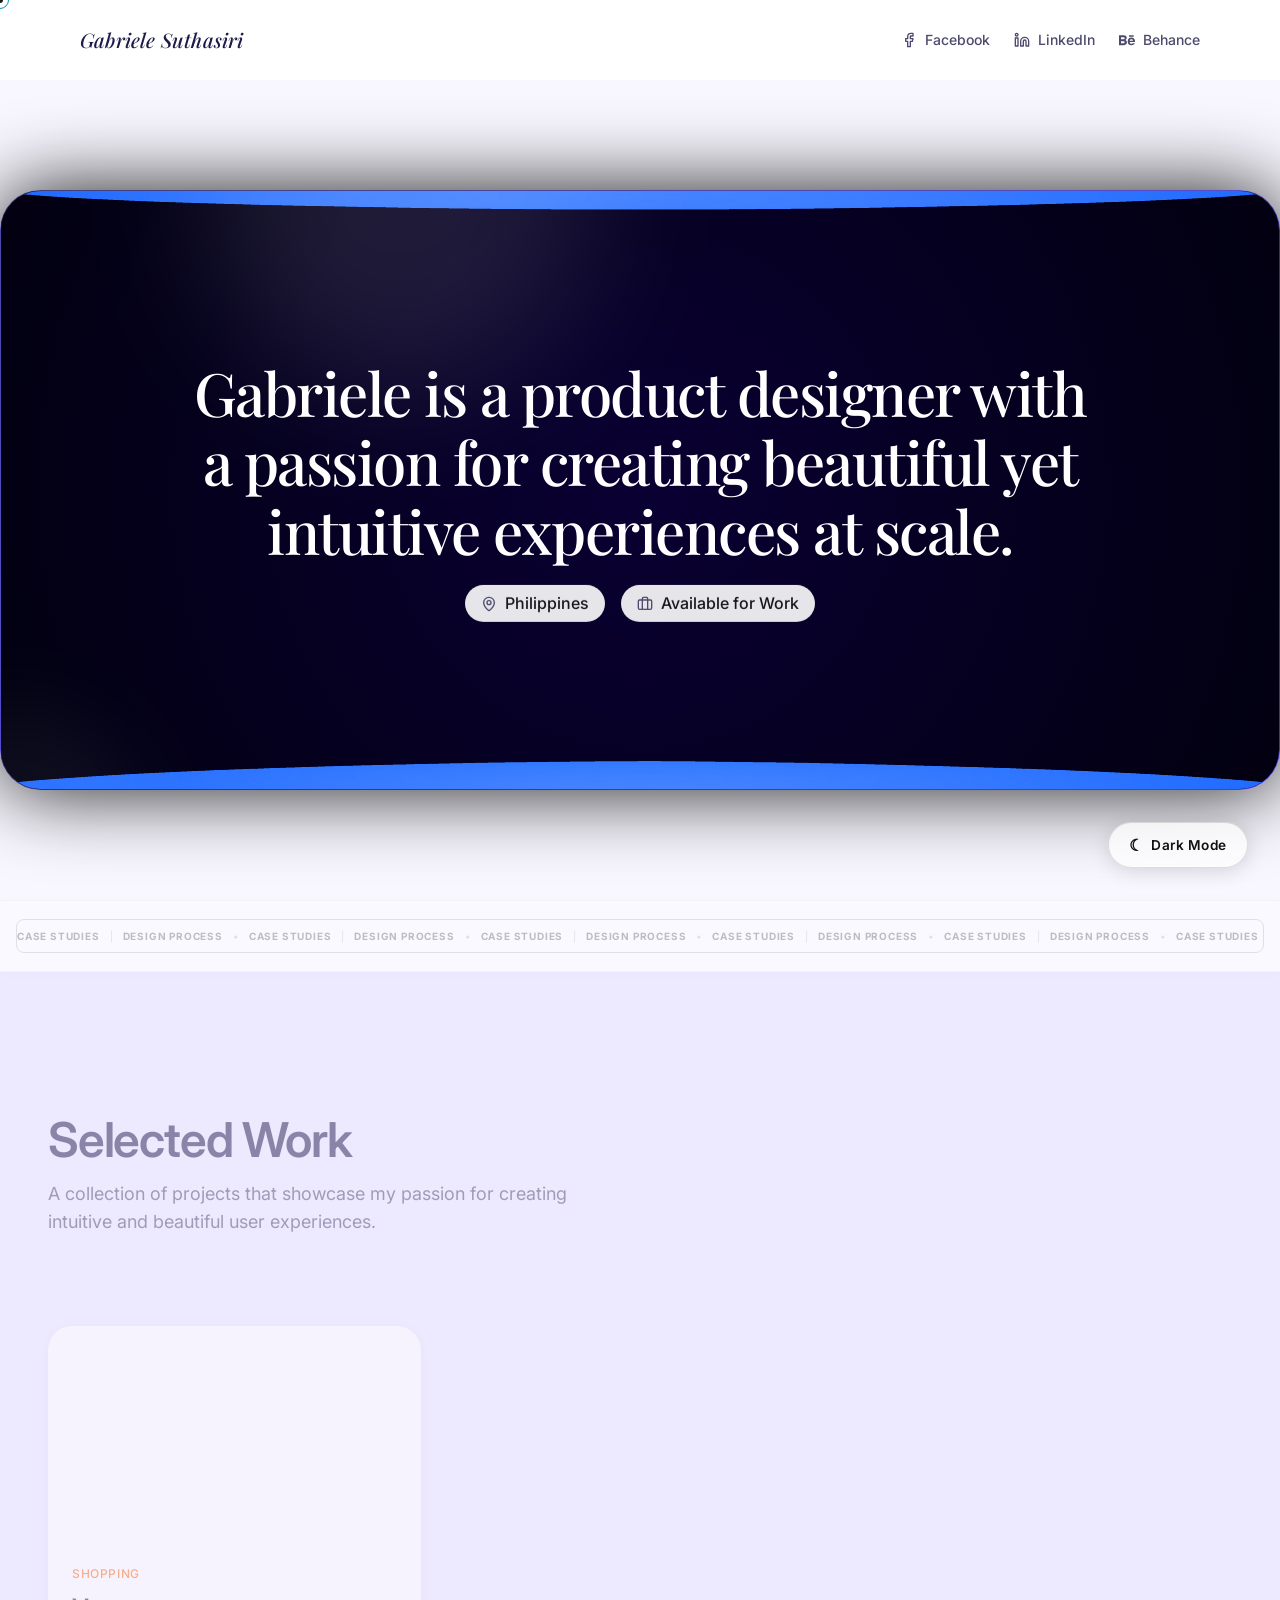
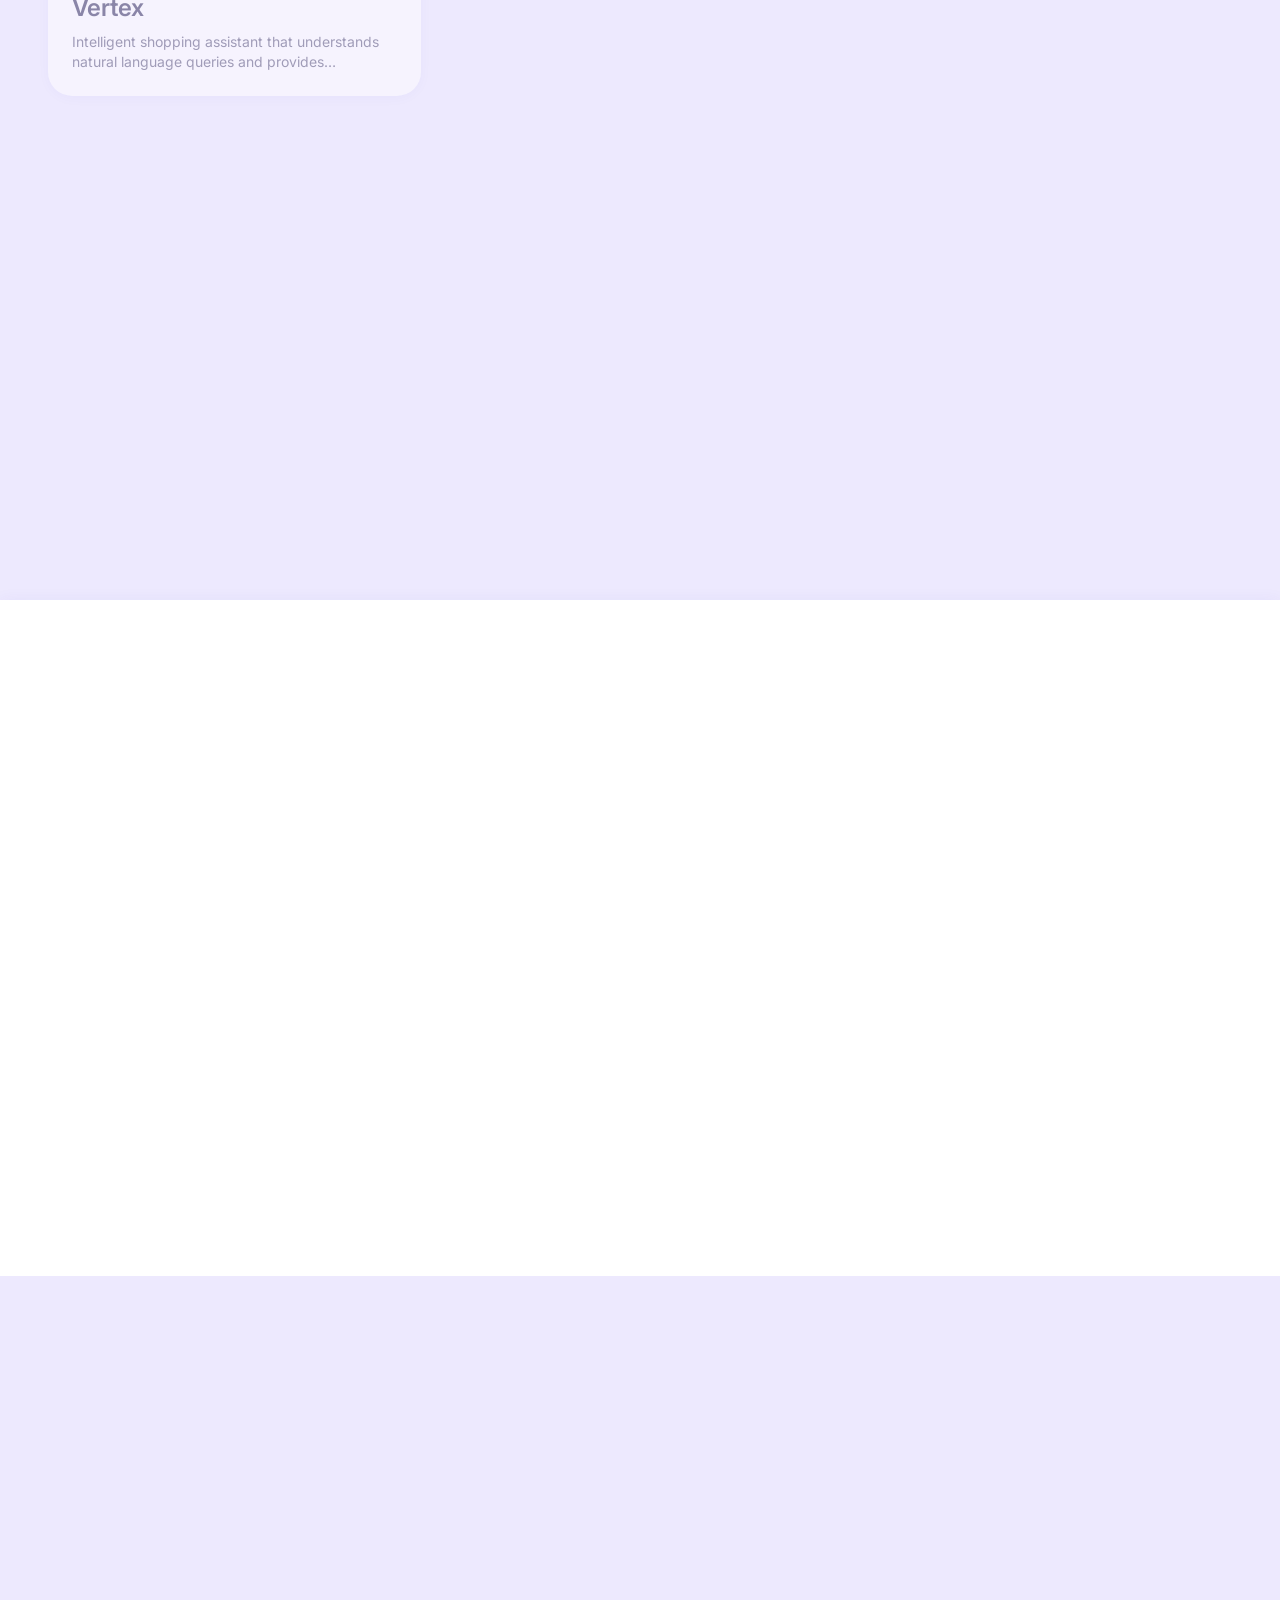
==== index.html @ 5fa0f8dd "Add files via upload" ====
﻿<!doctype html>
<html lang="en">
  <head>
    <meta charset="UTF-8" />
    <meta name="viewport" content="width=device-width, initial-scale=1.0" />
    <title>Gabriele Suthasiri Portfolio</title>
    <style>
@import"https://fonts.googleapis.com/css2?family=Inter:wght@300;400;500;600;700&family=Playfair+Display:ital,wght@0,400;0,500;0,600;1,400;1,500&display=swap";*,:before,:after{--tw-border-spacing-x: 0;--tw-border-spacing-y: 0;--tw-translate-x: 0;--tw-translate-y: 0;--tw-rotate: 0;--tw-skew-x: 0;--tw-skew-y: 0;--tw-scale-x: 1;--tw-scale-y: 1;--tw-pan-x: ;--tw-pan-y: ;--tw-pinch-zoom: ;--tw-scroll-snap-strictness: proximity;--tw-gradient-from-position: ;--tw-gradient-via-position: ;--tw-gradient-to-position: ;--tw-ordinal: ;--tw-slashed-zero: ;--tw-numeric-figure: ;--tw-numeric-spacing: ;--tw-numeric-fraction: ;--tw-ring-inset: ;--tw-ring-offset-width: 0px;--tw-ring-offset-color: #fff;--tw-ring-color: rgb(59 130 246 / .5);--tw-ring-offset-shadow: 0 0 #0000;--tw-ring-shadow: 0 0 #0000;--tw-shadow: 0 0 #0000;--tw-shadow-colored: 0 0 #0000;--tw-blur: ;--tw-brightness: ;--tw-contrast: ;--tw-grayscale: ;--tw-hue-rotate: ;--tw-invert: ;--tw-saturate: ;--tw-sepia: ;--tw-drop-shadow: ;--tw-backdrop-blur: ;--tw-backdrop-brightness: ;--tw-backdrop-contrast: ;--tw-backdrop-grayscale: ;--tw-backdrop-hue-rotate: ;--tw-backdrop-invert: ;--tw-backdrop-opacity: ;--tw-backdrop-saturate: ;--tw-backdrop-sepia: ;--tw-contain-size: ;--tw-contain-layout: ;--tw-contain-paint: ;--tw-contain-style: }::backdrop{--tw-border-spacing-x: 0;--tw-border-spacing-y: 0;--tw-translate-x: 0;--tw-translate-y: 0;--tw-rotate: 0;--tw-skew-x: 0;--tw-skew-y: 0;--tw-scale-x: 1;--tw-scale-y: 1;--tw-pan-x: ;--tw-pan-y: ;--tw-pinch-zoom: ;--tw-scroll-snap-strictness: proximity;--tw-gradient-from-position: ;--tw-gradient-via-position: ;--tw-gradient-to-position: ;--tw-ordinal: ;--tw-slashed-zero: ;--tw-numeric-figure: ;--tw-numeric-spacing: ;--tw-numeric-fraction: ;--tw-ring-inset: ;--tw-ring-offset-width: 0px;--tw-ring-offset-color: #fff;--tw-ring-color: rgb(59 130 246 / .5);--tw-ring-offset-shadow: 0 0 #0000;--tw-ring-shadow: 0 0 #0000;--tw-shadow: 0 0 #0000;--tw-shadow-colored: 0 0 #0000;--tw-blur: ;--tw-brightness: ;--tw-contrast: ;--tw-grayscale: ;--tw-hue-rotate: ;--tw-invert: ;--tw-saturate: ;--tw-sepia: ;--tw-drop-shadow: ;--tw-backdrop-blur: ;--tw-backdrop-brightness: ;--tw-backdrop-contrast: ;--tw-backdrop-grayscale: ;--tw-backdrop-hue-rotate: ;--tw-backdrop-invert: ;--tw-backdrop-opacity: ;--tw-backdrop-saturate: ;--tw-backdrop-sepia: ;--tw-contain-size: ;--tw-contain-layout: ;--tw-contain-paint: ;--tw-contain-style: }*,:before,:after{box-sizing:border-box;border-width:0;border-style:solid;border-color:#e5e7eb}:before,:after{--tw-content: ""}html,:host{line-height:1.5;-webkit-text-size-adjust:100%;-moz-tab-size:4;-o-tab-size:4;tab-size:4;font-family:ui-sans-serif,system-ui,sans-serif,"Apple Color Emoji","Segoe UI Emoji",Segoe UI Symbol,"Noto Color Emoji";font-feature-settings:normal;font-variation-settings:normal;-webkit-tap-highlight-color:transparent}body{margin:0;line-height:inherit}hr{height:0;color:inherit;border-top-width:1px}abbr:where([title]){-webkit-text-decoration:underline dotted;text-decoration:underline dotted}h1,h2,h3,h4,h5,h6{font-size:inherit;font-weight:inherit}a{color:inherit;text-decoration:inherit}b,strong{font-weight:bolder}code,kbd,samp,pre{font-family:ui-monospace,SFMono-Regular,Menlo,Monaco,Consolas,Liberation Mono,Courier New,monospace;font-feature-settings:normal;font-variation-settings:normal;font-size:1em}small{font-size:80%}sub,sup{font-size:75%;line-height:0;position:relative;vertical-align:baseline}sub{bottom:-.25em}sup{top:-.5em}table{text-indent:0;border-color:inherit;border-collapse:collapse}button,input,optgroup,select,textarea{font-family:inherit;font-feature-settings:inherit;font-variation-settings:inherit;font-size:100%;font-weight:inherit;line-height:inherit;letter-spacing:inherit;color:inherit;margin:0;padding:0}button,select{text-transform:none}button,input:where([type=button]),input:where([type=reset]),input:where([type=submit]){-webkit-appearance:button;background-color:transparent;background-image:none}:-moz-focusring{outline:auto}:-moz-ui-invalid{box-shadow:none}progress{vertical-align:baseline}::-webkit-inner-spin-button,::-webkit-outer-spin-button{height:auto}[type=search]{-webkit-appearance:textfield;outline-offset:-2px}::-webkit-search-decoration{-webkit-appearance:none}::-webkit-file-upload-button{-webkit-appearance:button;font:inherit}summary{display:list-item}blockquote,dl,dd,h1,h2,h3,h4,h5,h6,hr,figure,p,pre{margin:0}fieldset{margin:0;padding:0}legend{padding:0}ol,ul,menu{list-style:none;margin:0;padding:0}dialog{padding:0}textarea{resize:vertical}input::-moz-placeholder,textarea::-moz-placeholder{opacity:1;color:#9ca3af}input::placeholder,textarea::placeholder{opacity:1;color:#9ca3af}button,[role=button]{cursor:pointer}:disabled{cursor:default}img,svg,video,canvas,audio,iframe,embed,object{display:block;vertical-align:middle}img,video{max-width:100%;height:auto}[hidden]:where(:not([hidden=until-found])){display:none}:root{--background: 0 0% 96%;--foreground: 240 10% 10%;--card: 0 0% 100%;--card-foreground: 240 10% 10%;--popover: 0 0% 100%;--popover-foreground: 240 10% 10%;--primary: 240 5.9% 10%;--primary-foreground: 0 0% 98%;--secondary: 240 4.8% 95.9%;--secondary-foreground: 240 5.9% 10%;--muted: 240 4.8% 95.9%;--muted-foreground: 240 3.8% 46.1%;--accent: 240 4.8% 95.9%;--accent-foreground: 240 5.9% 10%;--destructive: 0 84.2% 60.2%;--destructive-foreground: 0 0% 98%;--border: 240 5.9% 90%;--input: 240 5.9% 90%;--ring: 240 5.9% 10%;--radius: .625rem;--coral: #FF6B5B;--coral-light: #FF8A7A;--coral-dark: #E85A4A}*{border-color:hsl(var(--border))}html{scroll-behavior:smooth}body{background-color:hsl(var(--background));color:hsl(var(--foreground));-webkit-font-smoothing:antialiased;-moz-osx-font-smoothing:grayscale;font-family:Inter,system-ui,sans-serif;cursor:none;overflow-x:hidden}a,button,[role=button]{cursor:none}.sr-only{position:absolute;width:1px;height:1px;padding:0;margin:-1px;overflow:hidden;clip:rect(0,0,0,0);white-space:nowrap;border-width:0}.pointer-events-none{pointer-events:none}.visible{visibility:visible}.invisible{visibility:hidden}.fixed{position:fixed}.absolute{position:absolute}.relative{position:relative}.inset-0{inset:0}.inset-x-0{left:0;right:0}.inset-y-0{top:0;bottom:0}.-bottom-12{bottom:-3rem}.-left-12{left:-3rem}.-right-12{right:-3rem}.-top-12{top:-3rem}.bottom-0{bottom:0}.left-0{left:0}.left-1\/2{left:50%}.left-2{left:.5rem}.left-\[50\%\]{left:50%}.right-0{right:0}.right-1{right:.25rem}.right-2{right:.5rem}.right-3{right:.75rem}.right-4{right:1rem}.top-0{top:0}.top-1\.5{top:.375rem}.top-1\/2{top:50%}.top-3\.5{top:.875rem}.top-4{top:1rem}.top-\[1px\]{top:1px}.top-\[50\%\]{top:50%}.top-\[60\%\]{top:60%}.top-full{top:100%}.isolate{isolation:isolate}.z-10{z-index:10}.z-20{z-index:20}.z-50{z-index:50}.z-\[1\]{z-index:1}.order-first{order:-9999}.order-last{order:9999}.col-start-2{grid-column-start:2}.row-span-2{grid-row:span 2 / span 2}.row-start-1{grid-row-start:1}.\!m-0{margin:0!important}.-mx-1{margin-left:-.25rem;margin-right:-.25rem}.-my-2{margin-top:-.5rem;margin-bottom:-.5rem}.mx-2{margin-left:.5rem;margin-right:.5rem}.mx-3\.5{margin-left:.875rem;margin-right:.875rem}.mx-6{margin-left:1.5rem;margin-right:1.5rem}.mx-auto{margin-left:auto;margin-right:auto}.my-0{margin-top:0;margin-bottom:0}.my-0\.5{margin-top:.125rem;margin-bottom:.125rem}.my-1{margin-top:.25rem;margin-bottom:.25rem}.-ml-4{margin-left:-1rem}.-mt-4{margin-top:-1rem}.mb-12{margin-bottom:3rem}.mb-2{margin-bottom:.5rem}.mb-3{margin-bottom:.75rem}.mb-6{margin-bottom:1.5rem}.ml-1{margin-left:.25rem}.ml-4{margin-left:1rem}.ml-auto{margin-left:auto}.mt-1{margin-top:.25rem}.mt-1\.5{margin-top:.375rem}.mt-10{margin-top:2.5rem}.mt-2{margin-top:.5rem}.mt-4{margin-top:1rem}.mt-6{margin-top:1.5rem}.mt-auto{margin-top:auto}.line-clamp-1{overflow:hidden;display:-webkit-box;-webkit-box-orient:vertical;-webkit-line-clamp:1}.line-clamp-2{overflow:hidden;display:-webkit-box;-webkit-box-orient:vertical;-webkit-line-clamp:2}.block{display:block}.flex{display:flex}.inline-flex{display:inline-flex}.table{display:table}.table-caption{display:table-caption}.table-cell{display:table-cell}.table-row{display:table-row}.grid{display:grid}.hidden{display:none}.aspect-\[4\/5\]{aspect-ratio:4/5}.aspect-square{aspect-ratio:1 / 1}.aspect-video{aspect-ratio:16 / 9}.size-10{width:2.5rem;height:2.5rem}.size-2{width:.5rem;height:.5rem}.size-2\.5{width:.625rem;height:.625rem}.size-3{width:.75rem;height:.75rem}.size-3\.5{width:.875rem;height:.875rem}.size-4{width:1rem;height:1rem}.size-6{width:1.5rem;height:1.5rem}.size-7{width:1.75rem;height:1.75rem}.size-8{width:2rem;height:2rem}.size-9{width:2.25rem;height:2.25rem}.size-auto{width:auto;height:auto}.size-full{width:100%;height:100%}.h-1\.5{height:.375rem}.h-10{height:2.5rem}.h-12{height:3rem}.h-16{height:4rem}.h-2{height:.5rem}.h-2\.5{height:.625rem}.h-4{height:1rem}.h-5{height:1.25rem}.h-6{height:1.5rem}.h-64{height:16rem}.h-7{height:1.75rem}.h-8{height:2rem}.h-9{height:2.25rem}.h-96{height:24rem}.h-\[1\.15rem\]{height:1.15rem}.h-\[calc\(100\%-1px\)\]{height:calc(100% - 1px)}.h-\[var\(--radix-navigation-menu-viewport-height\)\]{height:var(--radix-navigation-menu-viewport-height)}.h-\[var\(--radix-select-trigger-height\)\]{height:var(--radix-select-trigger-height)}.h-auto{height:auto}.h-full{height:100%}.h-px{height:1px}.h-svh{height:100svh}.max-h-\[300px\]{max-height:300px}.min-h-0{min-height:0px}.min-h-16{min-height:4rem}.min-h-4{min-height:1rem}.min-h-screen{min-height:100vh}.min-h-svh{min-height:100svh}.w-0{width:0px}.w-1{width:.25rem}.w-10{width:2.5rem}.w-12{width:3rem}.w-2{width:.5rem}.w-2\.5{width:.625rem}.w-3{width:.75rem}.w-3\/4{width:75%}.w-4{width:1rem}.w-5{width:1.25rem}.w-64{width:16rem}.w-72{width:18rem}.w-8{width:2rem}.w-9{width:2.25rem}.w-96{width:24rem}.w-\[100px\]{width:100px}.w-auto{width:auto}.w-fit{width:-moz-fit-content;width:fit-content}.w-full{width:100%}.w-max{width:-moz-max-content;width:max-content}.w-px{width:1px}.min-w-0{min-width:0px}.min-w-10{min-width:2.5rem}.min-w-5{min-width:1.25rem}.min-w-8{min-width:2rem}.min-w-9{min-width:2.25rem}.min-w-\[12rem\]{min-width:12rem}.min-w-\[8rem\]{min-width:8rem}.min-w-\[var\(--radix-select-trigger-width\)\]{min-width:var(--radix-select-trigger-width)}.max-w-4xl{max-width:56rem}.max-w-6xl{max-width:72rem}.max-w-7xl{max-width:80rem}.max-w-\[calc\(100\%-2rem\)\]{max-width:calc(100% - 2rem)}.max-w-max{max-width:-moz-max-content;max-width:max-content}.max-w-sm{max-width:24rem}.max-w-xl{max-width:36rem}.flex-1{flex:1 1 0%}.shrink-0{flex-shrink:0}.grow{flex-grow:1}.grow-0{flex-grow:0}.basis-full{flex-basis:100%}.caption-bottom{caption-side:bottom}.border-collapse{border-collapse:collapse}.-translate-x-1\/2{--tw-translate-x: -50%;transform:translate(var(--tw-translate-x),var(--tw-translate-y)) rotate(var(--tw-rotate)) skew(var(--tw-skew-x)) skewY(var(--tw-skew-y)) scaleX(var(--tw-scale-x)) scaleY(var(--tw-scale-y))}.-translate-x-px{--tw-translate-x: -1px;transform:translate(var(--tw-translate-x),var(--tw-translate-y)) rotate(var(--tw-rotate)) skew(var(--tw-skew-x)) skewY(var(--tw-skew-y)) scaleX(var(--tw-scale-x)) scaleY(var(--tw-scale-y))}.-translate-y-1\/2{--tw-translate-y: -50%;transform:translate(var(--tw-translate-x),var(--tw-translate-y)) rotate(var(--tw-rotate)) skew(var(--tw-skew-x)) skewY(var(--tw-skew-y)) scaleX(var(--tw-scale-x)) scaleY(var(--tw-scale-y))}.translate-x-1\/2{--tw-translate-x: 50%;transform:translate(var(--tw-translate-x),var(--tw-translate-y)) rotate(var(--tw-rotate)) skew(var(--tw-skew-x)) skewY(var(--tw-skew-y)) scaleX(var(--tw-scale-x)) scaleY(var(--tw-scale-y))}.translate-x-\[-50\%\]{--tw-translate-x: -50%;transform:translate(var(--tw-translate-x),var(--tw-translate-y)) rotate(var(--tw-rotate)) skew(var(--tw-skew-x)) skewY(var(--tw-skew-y)) scaleX(var(--tw-scale-x)) scaleY(var(--tw-scale-y))}.translate-x-px{--tw-translate-x: 1px;transform:translate(var(--tw-translate-x),var(--tw-translate-y)) rotate(var(--tw-rotate)) skew(var(--tw-skew-x)) skewY(var(--tw-skew-y)) scaleX(var(--tw-scale-x)) scaleY(var(--tw-scale-y))}.translate-y-0\.5{--tw-translate-y: .125rem;transform:translate(var(--tw-translate-x),var(--tw-translate-y)) rotate(var(--tw-rotate)) skew(var(--tw-skew-x)) skewY(var(--tw-skew-y)) scaleX(var(--tw-scale-x)) scaleY(var(--tw-scale-y))}.translate-y-1\/2{--tw-translate-y: 50%;transform:translate(var(--tw-translate-x),var(--tw-translate-y)) rotate(var(--tw-rotate)) skew(var(--tw-skew-x)) skewY(var(--tw-skew-y)) scaleX(var(--tw-scale-x)) scaleY(var(--tw-scale-y))}.translate-y-2{--tw-translate-y: .5rem;transform:translate(var(--tw-translate-x),var(--tw-translate-y)) rotate(var(--tw-rotate)) skew(var(--tw-skew-x)) skewY(var(--tw-skew-y)) scaleX(var(--tw-scale-x)) scaleY(var(--tw-scale-y))}.translate-y-\[-50\%\]{--tw-translate-y: -50%;transform:translate(var(--tw-translate-x),var(--tw-translate-y)) rotate(var(--tw-rotate)) skew(var(--tw-skew-x)) skewY(var(--tw-skew-y)) scaleX(var(--tw-scale-x)) scaleY(var(--tw-scale-y))}.translate-y-\[calc\(-50\%_-_2px\)\]{--tw-translate-y: calc(-50% - 2px) ;transform:translate(var(--tw-translate-x),var(--tw-translate-y)) rotate(var(--tw-rotate)) skew(var(--tw-skew-x)) skewY(var(--tw-skew-y)) scaleX(var(--tw-scale-x)) scaleY(var(--tw-scale-y))}.rotate-45{--tw-rotate: 45deg;transform:translate(var(--tw-translate-x),var(--tw-translate-y)) rotate(var(--tw-rotate)) skew(var(--tw-skew-x)) skewY(var(--tw-skew-y)) scaleX(var(--tw-scale-x)) scaleY(var(--tw-scale-y))}.rotate-90{--tw-rotate: 90deg;transform:translate(var(--tw-translate-x),var(--tw-translate-y)) rotate(var(--tw-rotate)) skew(var(--tw-skew-x)) skewY(var(--tw-skew-y)) scaleX(var(--tw-scale-x)) scaleY(var(--tw-scale-y))}.transform{transform:translate(var(--tw-translate-x),var(--tw-translate-y)) rotate(var(--tw-rotate)) skew(var(--tw-skew-x)) skewY(var(--tw-skew-y)) scaleX(var(--tw-scale-x)) scaleY(var(--tw-scale-y))}@keyframes caret-blink{0%,70%,to{opacity:1}20%,50%{opacity:0}}.animate-caret-blink{animation:caret-blink 1.25s ease-out infinite}@keyframes pulse{50%{opacity:.5}}.animate-pulse{animation:pulse 2s cubic-bezier(.4,0,.6,1) infinite}@keyframes spin{to{transform:rotate(360deg)}}.animate-spin{animation:spin 1s linear infinite}.cursor-default{cursor:default}.cursor-text{cursor:text}.touch-none{touch-action:none}.select-none{-webkit-user-select:none;-moz-user-select:none;user-select:none}.resize-none{resize:none}.scroll-my-1{scroll-margin-top:.25rem;scroll-margin-bottom:.25rem}.scroll-py-1{scroll-padding-top:.25rem;scroll-padding-bottom:.25rem}.list-disc{list-style-type:disc}.list-none{list-style-type:none}.auto-rows-min{grid-auto-rows:min-content}.grid-cols-1{grid-template-columns:repeat(1,minmax(0,1fr))}.grid-cols-\[0_1fr\]{grid-template-columns:0 1fr}.grid-rows-\[auto_auto\]{grid-template-rows:auto auto}.flex-row{flex-direction:row}.flex-col{flex-direction:column}.flex-col-reverse{flex-direction:column-reverse}.flex-wrap{flex-wrap:wrap}.place-content-center{place-content:center}.items-start{align-items:flex-start}.items-end{align-items:flex-end}.items-center{align-items:center}.items-stretch{align-items:stretch}.justify-start{justify-content:flex-start}.justify-center{justify-content:center}.justify-between{justify-content:space-between}.justify-items-start{justify-items:start}.gap-0\.5{gap:.125rem}.gap-1{gap:.25rem}.gap-1\.5{gap:.375rem}.gap-12{gap:3rem}.gap-2{gap:.5rem}.gap-2\.5{gap:.625rem}.gap-3{gap:.75rem}.gap-4{gap:1rem}.gap-6{gap:1.5rem}.gap-7{gap:1.75rem}.gap-\[--spacing\(var\(--gap\)\)\]{gap:var(--spacing(var(--gap)))}.gap-y-0\.5{row-gap:.125rem}.space-y-4>:not([hidden])~:not([hidden]){--tw-space-y-reverse: 0;margin-top:calc(1rem * calc(1 - var(--tw-space-y-reverse)));margin-bottom:calc(1rem * var(--tw-space-y-reverse))}.self-start{align-self:flex-start}.self-stretch{align-self:stretch}.justify-self-end{justify-self:end}.overflow-auto{overflow:auto}.overflow-hidden{overflow:hidden}.overflow-x-auto{overflow-x:auto}.overflow-y-auto{overflow-y:auto}.overflow-x-hidden{overflow-x:hidden}.whitespace-nowrap{white-space:nowrap}.text-balance{text-wrap:balance}.break-words{overflow-wrap:break-word}.rounded-2xl{border-radius:1rem}.rounded-3xl{border-radius:1.5rem}.rounded-\[2px\]{border-radius:2px}.rounded-\[4px\]{border-radius:4px}.rounded-\[calc\(var\(--radius\)-5px\)\]{border-radius:calc(var(--radius) - 5px)}.rounded-\[inherit\]{border-radius:inherit}.rounded-full{border-radius:9999px}.rounded-lg{border-radius:var(--radius)}.rounded-md{border-radius:calc(var(--radius) - 2px)}.rounded-none{border-radius:0}.rounded-sm{border-radius:calc(var(--radius) - 4px)}.rounded-xl{border-radius:calc(var(--radius) + 4px)}.rounded-xs{border-radius:calc(var(--radius) - 6px)}.rounded-l-md{border-top-left-radius:calc(var(--radius) - 2px);border-bottom-left-radius:calc(var(--radius) - 2px)}.rounded-r-md{border-top-right-radius:calc(var(--radius) - 2px);border-bottom-right-radius:calc(var(--radius) - 2px)}.rounded-tl-sm{border-top-left-radius:calc(var(--radius) - 4px)}.border{border-width:1px}.border-0{border-width:0px}.border-\[1\.5px\]{border-width:1.5px}.border-y{border-top-width:1px;border-bottom-width:1px}.border-b{border-bottom-width:1px}.border-l{border-left-width:1px}.border-r{border-right-width:1px}.border-t{border-top-width:1px}.border-dashed{border-style:dashed}.border-border{border-color:hsl(var(--border))}.border-border\/50{border-color:hsl(var(--border) / .5)}.border-input{border-color:hsl(var(--input))}.border-primary{border-color:hsl(var(--primary))}.border-sidebar-border{border-color:hsl(var(--sidebar-border))}.border-transparent{border-color:transparent}.border-zinc-200{--tw-border-opacity: 1;border-color:rgb(228 228 231 / var(--tw-border-opacity, 1))}.border-l-transparent{border-left-color:transparent}.border-t-transparent{border-top-color:transparent}.bg-accent{background-color:hsl(var(--accent))}.bg-background{background-color:hsl(var(--background))}.bg-black\/0{background-color:#0000}.bg-black\/50{background-color:#00000080}.bg-border{background-color:hsl(var(--border))}.bg-card{background-color:hsl(var(--card))}.bg-destructive{--tw-bg-opacity: 1;background-color:hsl(var(--destructive) / var(--tw-bg-opacity, 1))}.bg-foreground{background-color:hsl(var(--foreground))}.bg-input{background-color:hsl(var(--input))}.bg-muted{background-color:hsl(var(--muted))}.bg-muted\/50{background-color:hsl(var(--muted) / .5)}.bg-popover{background-color:hsl(var(--popover))}.bg-primary{background-color:hsl(var(--primary))}.bg-primary\/20{background-color:hsl(var(--primary) / .2)}.bg-secondary{background-color:hsl(var(--secondary))}.bg-sidebar{background-color:hsl(var(--sidebar-background))}.bg-sidebar-border{background-color:hsl(var(--sidebar-border))}.bg-transparent{background-color:transparent}.bg-white{--tw-bg-opacity: 1;background-color:rgb(255 255 255 / var(--tw-bg-opacity, 1))}.bg-white\/10{background-color:#ffffff1a}.bg-white\/5{background-color:#ffffff0d}.bg-white\/80{background-color:#fffc}.bg-zinc-300{--tw-bg-opacity: 1;background-color:rgb(212 212 216 / var(--tw-bg-opacity, 1))}.bg-zinc-50{--tw-bg-opacity: 1;background-color:rgb(250 250 250 / var(--tw-bg-opacity, 1))}.fill-current{fill:currentColor}.fill-foreground{fill:hsl(var(--foreground))}.fill-primary{fill:hsl(var(--primary))}.object-cover{-o-object-fit:cover;object-fit:cover}.p-0{padding:0}.p-1{padding:.25rem}.p-2{padding:.5rem}.p-3{padding:.75rem}.p-4{padding:1rem}.p-5{padding:1.25rem}.p-6{padding:1.5rem}.p-8{padding:2rem}.p-\[3px\]{padding:3px}.p-px{padding:1px}.px-1{padding-left:.25rem;padding-right:.25rem}.px-1\.5{padding-left:.375rem;padding-right:.375rem}.px-2{padding-left:.5rem;padding-right:.5rem}.px-2\.5{padding-left:.625rem;padding-right:.625rem}.px-3{padding-left:.75rem;padding-right:.75rem}.px-4{padding-left:1rem;padding-right:1rem}.px-6{padding-left:1.5rem;padding-right:1.5rem}.px-8{padding-left:2rem;padding-right:2rem}.py-0\.5{padding-top:.125rem;padding-bottom:.125rem}.py-1{padding-top:.25rem;padding-bottom:.25rem}.py-1\.5{padding-top:.375rem;padding-bottom:.375rem}.py-2{padding-top:.5rem;padding-bottom:.5rem}.py-20{padding-top:5rem;padding-bottom:5rem}.py-3{padding-top:.75rem;padding-bottom:.75rem}.py-4{padding-top:1rem;padding-bottom:1rem}.py-6{padding-top:1.5rem;padding-bottom:1.5rem}.py-8{padding-top:2rem;padding-bottom:2rem}.pb-3{padding-bottom:.75rem}.pb-4{padding-bottom:1rem}.pl-2{padding-left:.5rem}.pl-3{padding-left:.75rem}.pl-4{padding-left:1rem}.pl-8{padding-left:2rem}.pr-1{padding-right:.25rem}.pr-2{padding-right:.5rem}.pr-2\.5{padding-right:.625rem}.pr-3{padding-right:.75rem}.pr-8{padding-right:2rem}.pt-0{padding-top:0}.pt-20{padding-top:5rem}.pt-3{padding-top:.75rem}.pt-4{padding-top:1rem}.text-left{text-align:left}.text-center{text-align:center}.align-middle{vertical-align:middle}.font-mono{font-family:ui-monospace,SFMono-Regular,Menlo,Monaco,Consolas,Liberation Mono,Courier New,monospace}.font-sans{font-family:ui-sans-serif,system-ui,sans-serif,"Apple Color Emoji","Segoe UI Emoji",Segoe UI Symbol,"Noto Color Emoji"}.text-2xl{font-size:1.5rem;line-height:2rem}.text-3xl{font-size:1.875rem;line-height:2.25rem}.text-\[0\.8rem\]{font-size:.8rem}.text-base{font-size:1rem;line-height:1.5rem}.text-lg{font-size:1.125rem;line-height:1.75rem}.text-sm{font-size:.875rem;line-height:1.25rem}.text-sm\/relaxed{font-size:.875rem;line-height:1.625}.text-xl{font-size:1.25rem;line-height:1.75rem}.text-xs{font-size:.75rem;line-height:1rem}.font-medium{font-weight:500}.font-normal{font-weight:400}.font-semibold{font-weight:600}.uppercase{text-transform:uppercase}.tabular-nums{--tw-numeric-spacing: tabular-nums;font-variant-numeric:var(--tw-ordinal) var(--tw-slashed-zero) var(--tw-numeric-figure) var(--tw-numeric-spacing) var(--tw-numeric-fraction)}.leading-none{line-height:1}.leading-normal{line-height:1.5}.leading-relaxed{line-height:1.625}.leading-snug{line-height:1.375}.leading-tight{line-height:1.25}.tracking-tight{letter-spacing:-.025em}.tracking-wider{letter-spacing:.05em}.tracking-widest{letter-spacing:.1em}.text-accent-foreground{color:hsl(var(--accent-foreground))}.text-background{color:hsl(var(--background))}.text-card-foreground{color:hsl(var(--card-foreground))}.text-current{color:currentColor}.text-destructive{--tw-text-opacity: 1;color:hsl(var(--destructive) / var(--tw-text-opacity, 1))}.text-foreground{color:hsl(var(--foreground))}.text-muted-foreground{color:hsl(var(--muted-foreground))}.text-popover-foreground{color:hsl(var(--popover-foreground))}.text-primary{color:hsl(var(--primary))}.text-primary-foreground{color:hsl(var(--primary-foreground))}.text-secondary-foreground{color:hsl(var(--secondary-foreground))}.text-sidebar-foreground{color:hsl(var(--sidebar-foreground))}.text-sidebar-foreground\/70{color:hsl(var(--sidebar-foreground) / .7)}.text-white{--tw-text-opacity: 1;color:rgb(255 255 255 / var(--tw-text-opacity, 1))}.text-white\/80{color:#fffc}.text-zinc-400{--tw-text-opacity: 1;color:rgb(161 161 170 / var(--tw-text-opacity, 1))}.text-zinc-500{--tw-text-opacity: 1;color:rgb(113 113 122 / var(--tw-text-opacity, 1))}.text-zinc-600{--tw-text-opacity: 1;color:rgb(82 82 91 / var(--tw-text-opacity, 1))}.text-zinc-700{--tw-text-opacity: 1;color:rgb(63 63 70 / var(--tw-text-opacity, 1))}.text-zinc-900{--tw-text-opacity: 1;color:rgb(24 24 27 / var(--tw-text-opacity, 1))}.underline-offset-4{text-underline-offset:4px}.opacity-0{opacity:0}.opacity-50{opacity:.5}.opacity-70{opacity:.7}.shadow{--tw-shadow: 0 1px 3px 0 rgb(0 0 0 / .1), 0 1px 2px -1px rgb(0 0 0 / .1);--tw-shadow-colored: 0 1px 3px 0 var(--tw-shadow-color), 0 1px 2px -1px var(--tw-shadow-color);box-shadow:var(--tw-ring-offset-shadow, 0 0 #0000),var(--tw-ring-shadow, 0 0 #0000),var(--tw-shadow)}.shadow-\[0_0_0_1px_hsl\(var\(--sidebar-border\)\)\]{--tw-shadow: 0 0 0 1px hsl(var(--sidebar-border));--tw-shadow-colored: 0 0 0 1px var(--tw-shadow-color);box-shadow:var(--tw-ring-offset-shadow, 0 0 #0000),var(--tw-ring-shadow, 0 0 #0000),var(--tw-shadow)}.shadow-lg{--tw-shadow: 0 10px 15px -3px rgb(0 0 0 / .1), 0 4px 6px -4px rgb(0 0 0 / .1);--tw-shadow-colored: 0 10px 15px -3px var(--tw-shadow-color), 0 4px 6px -4px var(--tw-shadow-color);box-shadow:var(--tw-ring-offset-shadow, 0 0 #0000),var(--tw-ring-shadow, 0 0 #0000),var(--tw-shadow)}.shadow-md{--tw-shadow: 0 4px 6px -1px rgb(0 0 0 / .1), 0 2px 4px -2px rgb(0 0 0 / .1);--tw-shadow-colored: 0 4px 6px -1px var(--tw-shadow-color), 0 2px 4px -2px var(--tw-shadow-color);box-shadow:var(--tw-ring-offset-shadow, 0 0 #0000),var(--tw-ring-shadow, 0 0 #0000),var(--tw-shadow)}.shadow-none{--tw-shadow: 0 0 #0000;--tw-shadow-colored: 0 0 #0000;box-shadow:var(--tw-ring-offset-shadow, 0 0 #0000),var(--tw-ring-shadow, 0 0 #0000),var(--tw-shadow)}.shadow-sm{--tw-shadow: 0 1px 2px 0 rgb(0 0 0 / .05);--tw-shadow-colored: 0 1px 2px 0 var(--tw-shadow-color);box-shadow:var(--tw-ring-offset-shadow, 0 0 #0000),var(--tw-ring-shadow, 0 0 #0000),var(--tw-shadow)}.shadow-xl{--tw-shadow: 0 20px 25px -5px rgb(0 0 0 / .1), 0 8px 10px -6px rgb(0 0 0 / .1);--tw-shadow-colored: 0 20px 25px -5px var(--tw-shadow-color), 0 8px 10px -6px var(--tw-shadow-color);box-shadow:var(--tw-ring-offset-shadow, 0 0 #0000),var(--tw-ring-shadow, 0 0 #0000),var(--tw-shadow)}.shadow-xs{--tw-shadow: 0 1px 2px 0 rgb(0 0 0 / .05);--tw-shadow-colored: 0 1px 2px 0 var(--tw-shadow-color);box-shadow:var(--tw-ring-offset-shadow, 0 0 #0000),var(--tw-ring-shadow, 0 0 #0000),var(--tw-shadow)}.outline-none{outline:2px solid transparent;outline-offset:2px}.outline{outline-style:solid}.ring-0{--tw-ring-offset-shadow: var(--tw-ring-inset) 0 0 0 var(--tw-ring-offset-width) var(--tw-ring-offset-color);--tw-ring-shadow: var(--tw-ring-inset) 0 0 0 calc(0px + var(--tw-ring-offset-width)) var(--tw-ring-color);box-shadow:var(--tw-ring-offset-shadow),var(--tw-ring-shadow),var(--tw-shadow, 0 0 #0000)}.ring-ring\/50{--tw-ring-color: hsl(var(--ring) / .5)}.ring-sidebar-ring{--tw-ring-color: hsl(var(--sidebar-ring))}.ring-offset-background{--tw-ring-offset-color: hsl(var(--background))}.blur-2xl{--tw-blur: blur(40px);filter:var(--tw-blur) var(--tw-brightness) var(--tw-contrast) var(--tw-grayscale) var(--tw-hue-rotate) var(--tw-invert) var(--tw-saturate) var(--tw-sepia) var(--tw-drop-shadow)}.blur-3xl{--tw-blur: blur(64px);filter:var(--tw-blur) var(--tw-brightness) var(--tw-contrast) var(--tw-grayscale) var(--tw-hue-rotate) var(--tw-invert) var(--tw-saturate) var(--tw-sepia) var(--tw-drop-shadow)}.filter{filter:var(--tw-blur) var(--tw-brightness) var(--tw-contrast) var(--tw-grayscale) var(--tw-hue-rotate) var(--tw-invert) var(--tw-saturate) var(--tw-sepia) var(--tw-drop-shadow)}.backdrop-blur-md{--tw-backdrop-blur: blur(12px);-webkit-backdrop-filter:var(--tw-backdrop-blur) var(--tw-backdrop-brightness) var(--tw-backdrop-contrast) var(--tw-backdrop-grayscale) var(--tw-backdrop-hue-rotate) var(--tw-backdrop-invert) var(--tw-backdrop-opacity) var(--tw-backdrop-saturate) var(--tw-backdrop-sepia);backdrop-filter:var(--tw-backdrop-blur) var(--tw-backdrop-brightness) var(--tw-backdrop-contrast) var(--tw-backdrop-grayscale) var(--tw-backdrop-hue-rotate) var(--tw-backdrop-invert) var(--tw-backdrop-opacity) var(--tw-backdrop-saturate) var(--tw-backdrop-sepia)}.transition{transition-property:color,background-color,border-color,text-decoration-color,fill,stroke,opacity,box-shadow,transform,filter,backdrop-filter;transition-timing-function:cubic-bezier(.4,0,.2,1);transition-duration:.15s}.transition-\[color\,box-shadow\]{transition-property:color,box-shadow;transition-timing-function:cubic-bezier(.4,0,.2,1);transition-duration:.15s}.transition-\[left\,right\,width\]{transition-property:left,right,width;transition-timing-function:cubic-bezier(.4,0,.2,1);transition-duration:.15s}.transition-\[margin\,opacity\]{transition-property:margin,opacity;transition-timing-function:cubic-bezier(.4,0,.2,1);transition-duration:.15s}.transition-\[width\,height\,padding\]{transition-property:width,height,padding;transition-timing-function:cubic-bezier(.4,0,.2,1);transition-duration:.15s}.transition-\[width\]{transition-property:width;transition-timing-function:cubic-bezier(.4,0,.2,1);transition-duration:.15s}.transition-all{transition-property:all;transition-timing-function:cubic-bezier(.4,0,.2,1);transition-duration:.15s}.transition-colors{transition-property:color,background-color,border-color,text-decoration-color,fill,stroke;transition-timing-function:cubic-bezier(.4,0,.2,1);transition-duration:.15s}.transition-none{transition-property:none}.transition-opacity{transition-property:opacity;transition-timing-function:cubic-bezier(.4,0,.2,1);transition-duration:.15s}.transition-shadow{transition-property:box-shadow;transition-timing-function:cubic-bezier(.4,0,.2,1);transition-duration:.15s}.transition-transform{transition-property:transform;transition-timing-function:cubic-bezier(.4,0,.2,1);transition-duration:.15s}.duration-100{transition-duration:.1s}.duration-1000{transition-duration:1s}.duration-200{transition-duration:.2s}.duration-300{transition-duration:.3s}.duration-500{transition-duration:.5s}.ease-in-out{transition-timing-function:cubic-bezier(.4,0,.2,1)}.ease-linear{transition-timing-function:linear}@keyframes enter{0%{opacity:var(--tw-enter-opacity, 1);transform:translate3d(var(--tw-enter-translate-x, 0),var(--tw-enter-translate-y, 0),0) scale3d(var(--tw-enter-scale, 1),var(--tw-enter-scale, 1),var(--tw-enter-scale, 1)) rotate(var(--tw-enter-rotate, 0))}}@keyframes exit{to{opacity:var(--tw-exit-opacity, 1);transform:translate3d(var(--tw-exit-translate-x, 0),var(--tw-exit-translate-y, 0),0) scale3d(var(--tw-exit-scale, 1),var(--tw-exit-scale, 1),var(--tw-exit-scale, 1)) rotate(var(--tw-exit-rotate, 0))}}.animate-in{animation-name:enter;animation-duration:.15s;--tw-enter-opacity: initial;--tw-enter-scale: initial;--tw-enter-rotate: initial;--tw-enter-translate-x: initial;--tw-enter-translate-y: initial}.fade-in-0{--tw-enter-opacity: 0}.zoom-in-95{--tw-enter-scale: .95}.duration-100{animation-duration:.1s}.duration-1000{animation-duration:1s}.duration-200{animation-duration:.2s}.duration-300{animation-duration:.3s}.duration-500{animation-duration:.5s}.ease-in-out{animation-timing-function:cubic-bezier(.4,0,.2,1)}.ease-linear{animation-timing-function:linear}.\[--cell-size\:--spacing\(8\)\]{--cell-size: var(--spacing(8))}.custom-cursor{position:fixed;width:20px;height:20px;border:2px solid #18181B;border-radius:50%;pointer-events:none;z-index:9999;transform:translate(-50%,-50%);transition:width .2s ease,height .2s ease,background-color .2s ease,border-color .2s ease;mix-blend-mode:difference}.custom-cursor.hover{width:60px;height:60px;background-color:#18181b1a;border-color:#18181b}.custom-cursor.view{width:80px;height:80px;background-color:#18181b;border-color:#18181b;display:flex;align-items:center;justify-content:center}.custom-cursor-dot{position:fixed;width:6px;height:6px;background-color:#18181b;border-radius:50%;pointer-events:none;z-index:10000;transform:translate(-50%,-50%)}@media(pointer:coarse){body,a,button,[role=button]{cursor:auto!important}.custom-cursor,.custom-cursor-dot{display:none!important}}@keyframes marquee{0%{transform:translate(0)}to{transform:translate(-50%)}}.marquee-track{animation:marquee 30s linear infinite}.marquee-track:hover{animation-play-state:paused}.hero-gradient{background:linear-gradient(135deg,#ff8a7a,#ff6b5b,#e85a4a)}html.lenis,html.lenis body{height:auto}.lenis.lenis-smooth{scroll-behavior:auto!important}.lenis.lenis-smooth [data-lenis-prevent]{overscroll-behavior:contain}.lenis.lenis-stopped{overflow:hidden}.lenis.lenis-scrolling iframe{pointer-events:none}.project-card{transition:transform .4s cubic-bezier(.25,.46,.45,.94),box-shadow .4s cubic-bezier(.25,.46,.45,.94)}.project-card:hover{transform:translateY(-8px) scale(1.02);box-shadow:0 25px 50px -12px #00000026}.project-card-image{transition:transform .6s cubic-bezier(.25,.46,.45,.94)}.project-card:hover .project-card-image{transform:scale(1.05)}.btn-primary{position:relative;overflow:hidden;transition:all .3s ease}.btn-primary:before{content:"";position:absolute;top:0;left:-100%;width:100%;height:100%;background:linear-gradient(90deg,transparent,rgba(255,255,255,.2),transparent);transition:left .5s ease}.btn-primary:hover:before{left:100%}.link-underline{position:relative}.link-underline:after{content:"";position:absolute;bottom:-2px;left:0;width:0;height:1px;background-color:currentColor;transition:width .3s ease}.link-underline:hover:after{width:100%}@keyframes fadeInUp{0%{opacity:0;transform:translateY(30px)}to{opacity:1;transform:translateY(0)}}.animate-fade-in-up{animation:fadeInUp .8s ease forwards}.stagger-1{animation-delay:.1s}.stagger-2{animation-delay:.2s}.stagger-3{animation-delay:.3s}.stagger-4{animation-delay:.4s}.stagger-5{animation-delay:.5s}.phone-frame{border-radius:40px;box-shadow:0 0 0 12px #1a1a1a,0 0 0 14px #333,0 25px 50px -12px #0006;overflow:hidden;position:relative}.phone-frame:before{content:"";position:absolute;top:0;left:50%;transform:translate(-50%);width:150px;height:30px;background:#1a1a1a;border-radius:0 0 20px 20px;z-index:10}@keyframes bounce{0%,20%,50%,80%,to{transform:translateY(0)}40%{transform:translateY(-10px)}60%{transform:translateY(-5px)}}.scroll-indicator{animation:bounce 2s infinite}@media(max-width:768px){.hero-text{font-size:1.75rem!important;line-height:1.3!important}}.pill{display:inline-flex;align-items:center;gap:.5rem;border-radius:9999px;padding:.5rem 1rem;font-size:.875rem;line-height:1.25rem;font-weight:500;background:#ffffffe6;-webkit-backdrop-filter:blur(10px);backdrop-filter:blur(10px)}.section-reveal{opacity:0;transform:translateY(40px);transition:opacity .8s ease,transform .8s ease}.section-reveal.visible{opacity:1;transform:translateY(0)}.selection\:bg-primary *::-moz-selection{background-color:hsl(var(--primary))}.selection\:bg-primary *::selection{background-color:hsl(var(--primary))}.selection\:text-primary-foreground *::-moz-selection{color:hsl(var(--primary-foreground))}.selection\:text-primary-foreground *::selection{color:hsl(var(--primary-foreground))}.selection\:bg-primary::-moz-selection{background-color:hsl(var(--primary))}.selection\:bg-primary::selection{background-color:hsl(var(--primary))}.selection\:text-primary-foreground::-moz-selection{color:hsl(var(--primary-foreground))}.selection\:text-primary-foreground::selection{color:hsl(var(--primary-foreground))}.file\:inline-flex::file-selector-button{display:inline-flex}.file\:h-7::file-selector-button{height:1.75rem}.file\:border-0::file-selector-button{border-width:0px}.file\:bg-transparent::file-selector-button{background-color:transparent}.file\:text-sm::file-selector-button{font-size:.875rem;line-height:1.25rem}.file\:font-medium::file-selector-button{font-weight:500}.file\:text-foreground::file-selector-button{color:hsl(var(--foreground))}.placeholder\:text-muted-foreground::-moz-placeholder{color:hsl(var(--muted-foreground))}.placeholder\:text-muted-foreground::placeholder{color:hsl(var(--muted-foreground))}.after\:absolute:after{content:var(--tw-content);position:absolute}.after\:-inset-2:after{content:var(--tw-content);inset:-.5rem}.after\:inset-y-0:after{content:var(--tw-content);top:0;bottom:0}.after\:left-1\/2:after{content:var(--tw-content);left:50%}.after\:w-1:after{content:var(--tw-content);width:.25rem}.after\:w-\[2px\]:after{content:var(--tw-content);width:2px}.after\:-translate-x-1\/2:after{content:var(--tw-content);--tw-translate-x: -50%;transform:translate(var(--tw-translate-x),var(--tw-translate-y)) rotate(var(--tw-rotate)) skew(var(--tw-skew-x)) skewY(var(--tw-skew-y)) scaleX(var(--tw-scale-x)) scaleY(var(--tw-scale-y))}.first\:rounded-l-md:first-child{border-top-left-radius:calc(var(--radius) - 2px);border-bottom-left-radius:calc(var(--radius) - 2px)}.first\:border-l:first-child{border-left-width:1px}.last\:mt-0:last-child{margin-top:0}.last\:rounded-r-md:last-child{border-top-right-radius:calc(var(--radius) - 2px);border-bottom-right-radius:calc(var(--radius) - 2px)}.last\:border-b-0:last-child{border-bottom-width:0px}.hover\:bg-accent:hover{background-color:hsl(var(--accent))}.hover\:bg-destructive\/90:hover{background-color:hsl(var(--destructive) / .9)}.hover\:bg-muted:hover{background-color:hsl(var(--muted))}.hover\:bg-muted\/50:hover{background-color:hsl(var(--muted) / .5)}.hover\:bg-primary\/90:hover{background-color:hsl(var(--primary) / .9)}.hover\:bg-secondary\/80:hover{background-color:hsl(var(--secondary) / .8)}.hover\:bg-sidebar-accent:hover{background-color:hsl(var(--sidebar-accent))}.hover\:bg-zinc-100:hover{--tw-bg-opacity: 1;background-color:rgb(244 244 245 / var(--tw-bg-opacity, 1))}.hover\:text-accent-foreground:hover{color:hsl(var(--accent-foreground))}.hover\:text-foreground:hover{color:hsl(var(--foreground))}.hover\:text-muted-foreground:hover{color:hsl(var(--muted-foreground))}.hover\:text-sidebar-accent-foreground:hover{color:hsl(var(--sidebar-accent-foreground))}.hover\:text-zinc-900:hover{--tw-text-opacity: 1;color:rgb(24 24 27 / var(--tw-text-opacity, 1))}.hover\:underline:hover{text-decoration-line:underline}.hover\:opacity-100:hover{opacity:1}.hover\:shadow-\[0_0_0_1px_hsl\(var\(--sidebar-accent\)\)\]:hover{--tw-shadow: 0 0 0 1px hsl(var(--sidebar-accent));--tw-shadow-colored: 0 0 0 1px var(--tw-shadow-color);box-shadow:var(--tw-ring-offset-shadow, 0 0 #0000),var(--tw-ring-shadow, 0 0 #0000),var(--tw-shadow)}.hover\:ring-4:hover{--tw-ring-offset-shadow: var(--tw-ring-inset) 0 0 0 var(--tw-ring-offset-width) var(--tw-ring-offset-color);--tw-ring-shadow: var(--tw-ring-inset) 0 0 0 calc(4px + var(--tw-ring-offset-width)) var(--tw-ring-color);box-shadow:var(--tw-ring-offset-shadow),var(--tw-ring-shadow),var(--tw-shadow, 0 0 #0000)}.hover\:after\:bg-sidebar-border:hover:after{content:var(--tw-content);background-color:hsl(var(--sidebar-border))}.focus\:z-10:focus{z-index:10}.focus\:bg-accent:focus{background-color:hsl(var(--accent))}.focus\:text-accent-foreground:focus{color:hsl(var(--accent-foreground))}.focus\:ring-2:focus{--tw-ring-offset-shadow: var(--tw-ring-inset) 0 0 0 var(--tw-ring-offset-width) var(--tw-ring-offset-color);--tw-ring-shadow: var(--tw-ring-inset) 0 0 0 calc(2px + var(--tw-ring-offset-width)) var(--tw-ring-color);box-shadow:var(--tw-ring-offset-shadow),var(--tw-ring-shadow),var(--tw-shadow, 0 0 #0000)}.focus\:ring-ring:focus{--tw-ring-color: hsl(var(--ring))}.focus\:ring-offset-2:focus{--tw-ring-offset-width: 2px}.focus-visible\:z-10:focus-visible{z-index:10}.focus-visible\:border-ring:focus-visible{border-color:hsl(var(--ring))}.focus-visible\:outline-1:focus-visible{outline-width:1px}.focus-visible\:outline-ring:focus-visible{outline-color:hsl(var(--ring))}.focus-visible\:ring-0:focus-visible{--tw-ring-offset-shadow: var(--tw-ring-inset) 0 0 0 var(--tw-ring-offset-width) var(--tw-ring-offset-color);--tw-ring-shadow: var(--tw-ring-inset) 0 0 0 calc(0px + var(--tw-ring-offset-width)) var(--tw-ring-color);box-shadow:var(--tw-ring-offset-shadow),var(--tw-ring-shadow),var(--tw-shadow, 0 0 #0000)}.focus-visible\:ring-1:focus-visible{--tw-ring-offset-shadow: var(--tw-ring-inset) 0 0 0 var(--tw-ring-offset-width) var(--tw-ring-offset-color);--tw-ring-shadow: var(--tw-ring-inset) 0 0 0 calc(1px + var(--tw-ring-offset-width)) var(--tw-ring-color);box-shadow:var(--tw-ring-offset-shadow),var(--tw-ring-shadow),var(--tw-shadow, 0 0 #0000)}.focus-visible\:ring-2:focus-visible{--tw-ring-offset-shadow: var(--tw-ring-inset) 0 0 0 var(--tw-ring-offset-width) var(--tw-ring-offset-color);--tw-ring-shadow: var(--tw-ring-inset) 0 0 0 calc(2px + var(--tw-ring-offset-width)) var(--tw-ring-color);box-shadow:var(--tw-ring-offset-shadow),var(--tw-ring-shadow),var(--tw-shadow, 0 0 #0000)}.focus-visible\:ring-4:focus-visible{--tw-ring-offset-shadow: var(--tw-ring-inset) 0 0 0 var(--tw-ring-offset-width) var(--tw-ring-offset-color);--tw-ring-shadow: var(--tw-ring-inset) 0 0 0 calc(4px + var(--tw-ring-offset-width)) var(--tw-ring-color);box-shadow:var(--tw-ring-offset-shadow),var(--tw-ring-shadow),var(--tw-shadow, 0 0 #0000)}.focus-visible\:ring-\[3px\]:focus-visible{--tw-ring-offset-shadow: var(--tw-ring-inset) 0 0 0 var(--tw-ring-offset-width) var(--tw-ring-offset-color);--tw-ring-shadow: var(--tw-ring-inset) 0 0 0 calc(3px + var(--tw-ring-offset-width)) var(--tw-ring-color);box-shadow:var(--tw-ring-offset-shadow),var(--tw-ring-shadow),var(--tw-shadow, 0 0 #0000)}.focus-visible\:ring-destructive\/20:focus-visible{--tw-ring-color: hsl(var(--destructive) / .2)}.focus-visible\:ring-ring:focus-visible{--tw-ring-color: hsl(var(--ring))}.focus-visible\:ring-ring\/50:focus-visible{--tw-ring-color: hsl(var(--ring) / .5)}.focus-visible\:ring-offset-1:focus-visible{--tw-ring-offset-width: 1px}.active\:bg-sidebar-accent:active{background-color:hsl(var(--sidebar-accent))}.active\:text-sidebar-accent-foreground:active{color:hsl(var(--sidebar-accent-foreground))}.disabled\:pointer-events-none:disabled{pointer-events:none}.disabled\:cursor-not-allowed:disabled{cursor:not-allowed}.disabled\:opacity-50:disabled{opacity:.5}.group\/menu-item:focus-within .group-focus-within\/menu-item\:opacity-100{opacity:1}.group:hover .group-hover\:translate-y-0{--tw-translate-y: 0px;transform:translate(var(--tw-translate-x),var(--tw-translate-y)) rotate(var(--tw-rotate)) skew(var(--tw-skew-x)) skewY(var(--tw-skew-y)) scaleX(var(--tw-scale-x)) scaleY(var(--tw-scale-y))}.group:hover .group-hover\:bg-black\/20{background-color:#0003}.group:hover .group-hover\:text-zinc-700{--tw-text-opacity: 1;color:rgb(63 63 70 / var(--tw-text-opacity, 1))}.group\/menu-item:hover .group-hover\/menu-item\:opacity-100,.group:hover .group-hover\:opacity-100{opacity:1}.group:hover .group-hover\:shadow-md{--tw-shadow: 0 4px 6px -1px rgb(0 0 0 / .1), 0 2px 4px -2px rgb(0 0 0 / .1);--tw-shadow-colored: 0 4px 6px -1px var(--tw-shadow-color), 0 2px 4px -2px var(--tw-shadow-color);box-shadow:var(--tw-ring-offset-shadow, 0 0 #0000),var(--tw-ring-shadow, 0 0 #0000),var(--tw-shadow)}.peer\/menu-button:hover~.peer-hover\/menu-button\:text-sidebar-accent-foreground{color:hsl(var(--sidebar-accent-foreground))}.peer:disabled~.peer-disabled\:cursor-not-allowed{cursor:not-allowed}.peer:disabled~.peer-disabled\:opacity-50{opacity:.5}.has-\[\>button\]\:ml-\[-0\.45rem\]:has(>button){margin-left:-.45rem}.has-\[\>button\]\:mr-\[-0\.45rem\]:has(>button){margin-right:-.45rem}.has-\[\>kbd\]\:ml-\[-0\.35rem\]:has(>kbd){margin-left:-.35rem}.has-\[\>kbd\]\:mr-\[-0\.35rem\]:has(>kbd){margin-right:-.35rem}.has-\[\>\[data-align\=block-end\]\]\:h-auto:has(>[data-align=block-end]){height:auto}.has-\[\>\[data-align\=block-start\]\]\:h-auto:has(>[data-align=block-start]){height:auto}.has-\[\>textarea\]\:h-auto:has(>textarea){height:auto}.has-\[\>\[data-slot\=field\]\]\:w-full:has(>[data-slot=field]){width:100%}.has-\[\>svg\]\:grid-cols-\[calc\(var\(--spacing\)\*4\)_1fr\]:has(>svg){grid-template-columns:calc(var(--spacing) * 4) 1fr}.has-\[\>\[data-align\=block-end\]\]\:flex-col:has(>[data-align=block-end]){flex-direction:column}.has-\[\>\[data-align\=block-start\]\]\:flex-col:has(>[data-align=block-start]){flex-direction:column}.has-\[\>\[data-slot\=field\]\]\:flex-col:has(>[data-slot=field]){flex-direction:column}.has-\[\>\[data-slot\=field-content\]\]\:items-start:has(>[data-slot=field-content]){align-items:flex-start}.has-\[\>\[data-slot\=button-group\]\]\:gap-2:has(>[data-slot=button-group]){gap:.5rem}.has-\[\>\[data-slot\=checkbox-group\]\]\:gap-3:has(>[data-slot=checkbox-group]){gap:.75rem}.has-\[\>\[data-slot\=radio-group\]\]\:gap-3:has(>[data-slot=radio-group]){gap:.75rem}.has-\[\>svg\]\:gap-x-3:has(>svg){-moz-column-gap:.75rem;column-gap:.75rem}.has-\[\>\[data-slot\=field\]\]\:rounded-md:has(>[data-slot=field]){border-radius:calc(var(--radius) - 2px)}.has-\[\>\[data-slot\=field\]\]\:border:has(>[data-slot=field]){border-width:1px}.has-\[\[data-slot\=input-group-control\]\:focus-visible\]\:border-ring:has([data-slot=input-group-control]:focus-visible){border-color:hsl(var(--ring))}.has-\[\[data-slot\]\[aria-invalid\=true\]\]\:border-destructive:has([data-slot][aria-invalid=true]){--tw-border-opacity: 1;border-color:hsl(var(--destructive) / var(--tw-border-opacity, 1))}.has-\[\>svg\]\:p-0:has(>svg){padding:0}.has-\[\>svg\]\:px-2:has(>svg){padding-left:.5rem;padding-right:.5rem}.has-\[\>svg\]\:px-2\.5:has(>svg){padding-left:.625rem;padding-right:.625rem}.has-\[\>svg\]\:px-3:has(>svg){padding-left:.75rem;padding-right:.75rem}.has-\[\>svg\]\:px-4:has(>svg){padding-left:1rem;padding-right:1rem}.has-\[\[data-slot\=input-group-control\]\:focus-visible\]\:ring-\[3px\]:has([data-slot=input-group-control]:focus-visible){--tw-ring-offset-shadow: var(--tw-ring-inset) 0 0 0 var(--tw-ring-offset-width) var(--tw-ring-offset-color);--tw-ring-shadow: var(--tw-ring-inset) 0 0 0 calc(3px + var(--tw-ring-offset-width)) var(--tw-ring-color);box-shadow:var(--tw-ring-offset-shadow),var(--tw-ring-shadow),var(--tw-shadow, 0 0 #0000)}.has-\[\[data-slot\=input-group-control\]\:focus-visible\]\:ring-ring\/50:has([data-slot=input-group-control]:focus-visible){--tw-ring-color: hsl(var(--ring) / .5)}.has-\[\[data-slot\]\[aria-invalid\=true\]\]\:ring-destructive\/20:has([data-slot][aria-invalid=true]){--tw-ring-color: hsl(var(--destructive) / .2)}.group\/item:has([data-slot=item-description]) .group-has-\[\[data-slot\=item-description\]\]\/item\:translate-y-0\.5{--tw-translate-y: .125rem;transform:translate(var(--tw-translate-x),var(--tw-translate-y)) rotate(var(--tw-rotate)) skew(var(--tw-skew-x)) skewY(var(--tw-skew-y)) scaleX(var(--tw-scale-x)) scaleY(var(--tw-scale-y))}.group\/item:has([data-slot=item-description]) .group-has-\[\[data-slot\=item-description\]\]\/item\:self-start{align-self:flex-start}.group\/field:has([data-orientation=horizontal]) .group-has-\[\[data-orientation\=horizontal\]\]\/field\:text-balance{text-wrap:balance}.group\/input-group:has(>input) .group-has-\[\>input\]\/input-group\:pb-2\.5{padding-bottom:.625rem}.group\/input-group:has(>input) .group-has-\[\>input\]\/input-group\:pt-2\.5{padding-top:.625rem}.aria-disabled\:pointer-events-none[aria-disabled=true]{pointer-events:none}.aria-disabled\:opacity-50[aria-disabled=true]{opacity:.5}.aria-selected\:text-muted-foreground[aria-selected=true]{color:hsl(var(--muted-foreground))}.data-\[disabled\=true\]\:pointer-events-none[data-disabled=true],.data-\[disabled\]\:pointer-events-none[data-disabled]{pointer-events:none}.data-\[vaul-drawer-direction\=bottom\]\:inset-x-0[data-vaul-drawer-direction=bottom]{left:0;right:0}.data-\[vaul-drawer-direction\=left\]\:inset-y-0[data-vaul-drawer-direction=left],.data-\[vaul-drawer-direction\=right\]\:inset-y-0[data-vaul-drawer-direction=right]{top:0;bottom:0}.data-\[vaul-drawer-direction\=top\]\:inset-x-0[data-vaul-drawer-direction=top]{left:0;right:0}.data-\[vaul-drawer-direction\=bottom\]\:bottom-0[data-vaul-drawer-direction=bottom]{bottom:0}.data-\[vaul-drawer-direction\=left\]\:left-0[data-vaul-drawer-direction=left]{left:0}.data-\[vaul-drawer-direction\=right\]\:right-0[data-vaul-drawer-direction=right]{right:0}.data-\[vaul-drawer-direction\=top\]\:top-0[data-vaul-drawer-direction=top]{top:0}.data-\[active\=true\]\:z-10[data-active=true]{z-index:10}.data-\[vaul-drawer-direction\=bottom\]\:mt-24[data-vaul-drawer-direction=bottom]{margin-top:6rem}.data-\[vaul-drawer-direction\=top\]\:mb-24[data-vaul-drawer-direction=top]{margin-bottom:6rem}.data-\[orientation\=horizontal\]\:h-1\.5[data-orientation=horizontal]{height:.375rem}.data-\[orientation\=horizontal\]\:h-full[data-orientation=horizontal]{height:100%}.data-\[orientation\=horizontal\]\:h-px[data-orientation=horizontal]{height:1px}.data-\[orientation\=vertical\]\:h-auto[data-orientation=vertical]{height:auto}.data-\[orientation\=vertical\]\:h-full[data-orientation=vertical]{height:100%}.data-\[panel-group-direction\=vertical\]\:h-px[data-panel-group-direction=vertical]{height:1px}.data-\[size\=default\]\:h-9[data-size=default]{height:2.25rem}.data-\[size\=sm\]\:h-8[data-size=sm]{height:2rem}.data-\[vaul-drawer-direction\=bottom\]\:max-h-\[80vh\][data-vaul-drawer-direction=bottom],.data-\[vaul-drawer-direction\=top\]\:max-h-\[80vh\][data-vaul-drawer-direction=top]{max-height:80vh}.data-\[orientation\=vertical\]\:min-h-44[data-orientation=vertical]{min-height:11rem}.data-\[orientation\=horizontal\]\:w-full[data-orientation=horizontal]{width:100%}.data-\[orientation\=vertical\]\:w-1\.5[data-orientation=vertical]{width:.375rem}.data-\[orientation\=vertical\]\:w-auto[data-orientation=vertical]{width:auto}.data-\[orientation\=vertical\]\:w-full[data-orientation=vertical]{width:100%}.data-\[orientation\=vertical\]\:w-px[data-orientation=vertical]{width:1px}.data-\[panel-group-direction\=vertical\]\:w-full[data-panel-group-direction=vertical]{width:100%}.data-\[vaul-drawer-direction\=left\]\:w-3\/4[data-vaul-drawer-direction=left],.data-\[vaul-drawer-direction\=right\]\:w-3\/4[data-vaul-drawer-direction=right]{width:75%}.data-\[side\=bottom\]\:translate-y-1[data-side=bottom]{--tw-translate-y: .25rem;transform:translate(var(--tw-translate-x),var(--tw-translate-y)) rotate(var(--tw-rotate)) skew(var(--tw-skew-x)) skewY(var(--tw-skew-y)) scaleX(var(--tw-scale-x)) scaleY(var(--tw-scale-y))}.data-\[side\=left\]\:-translate-x-1[data-side=left]{--tw-translate-x: -.25rem;transform:translate(var(--tw-translate-x),var(--tw-translate-y)) rotate(var(--tw-rotate)) skew(var(--tw-skew-x)) skewY(var(--tw-skew-y)) scaleX(var(--tw-scale-x)) scaleY(var(--tw-scale-y))}.data-\[side\=right\]\:translate-x-1[data-side=right]{--tw-translate-x: .25rem;transform:translate(var(--tw-translate-x),var(--tw-translate-y)) rotate(var(--tw-rotate)) skew(var(--tw-skew-x)) skewY(var(--tw-skew-y)) scaleX(var(--tw-scale-x)) scaleY(var(--tw-scale-y))}.data-\[side\=top\]\:-translate-y-1[data-side=top]{--tw-translate-y: -.25rem;transform:translate(var(--tw-translate-x),var(--tw-translate-y)) rotate(var(--tw-rotate)) skew(var(--tw-skew-x)) skewY(var(--tw-skew-y)) scaleX(var(--tw-scale-x)) scaleY(var(--tw-scale-y))}.data-\[state\=checked\]\:translate-x-\[calc\(100\%-2px\)\][data-state=checked]{--tw-translate-x: calc(100% - 2px) ;transform:translate(var(--tw-translate-x),var(--tw-translate-y)) rotate(var(--tw-rotate)) skew(var(--tw-skew-x)) skewY(var(--tw-skew-y)) scaleX(var(--tw-scale-x)) scaleY(var(--tw-scale-y))}.data-\[state\=unchecked\]\:translate-x-0[data-state=unchecked]{--tw-translate-x: 0px;transform:translate(var(--tw-translate-x),var(--tw-translate-y)) rotate(var(--tw-rotate)) skew(var(--tw-skew-x)) skewY(var(--tw-skew-y)) scaleX(var(--tw-scale-x)) scaleY(var(--tw-scale-y))}@keyframes accordion-up{0%{height:var(--radix-accordion-content-height)}to{height:0}}.data-\[state\=closed\]\:animate-accordion-up[data-state=closed]{animation:accordion-up .2s ease-out}@keyframes accordion-down{0%{height:0}to{height:var(--radix-accordion-content-height)}}.data-\[state\=open\]\:animate-accordion-down[data-state=open]{animation:accordion-down .2s ease-out}.data-\[orientation\=vertical\]\:flex-col[data-orientation=vertical],.data-\[panel-group-direction\=vertical\]\:flex-col[data-panel-group-direction=vertical]{flex-direction:column}.data-\[slot\=checkbox-group\]\:gap-3[data-slot=checkbox-group]{gap:.75rem}.data-\[range-end\=true\]\:rounded-md[data-range-end=true]{border-radius:calc(var(--radius) - 2px)}.data-\[range-middle\=true\]\:rounded-none[data-range-middle=true]{border-radius:0}.data-\[range-start\=true\]\:rounded-md[data-range-start=true]{border-radius:calc(var(--radius) - 2px)}.data-\[selected\=true\]\:rounded-none[data-selected=true],.data-\[spacing\=0\]\:rounded-none[data-spacing="0"]{border-radius:0}.data-\[range-end\=true\]\:rounded-r-md[data-range-end=true]{border-top-right-radius:calc(var(--radius) - 2px);border-bottom-right-radius:calc(var(--radius) - 2px)}.data-\[range-start\=true\]\:rounded-l-md[data-range-start=true]{border-top-left-radius:calc(var(--radius) - 2px);border-bottom-left-radius:calc(var(--radius) - 2px)}.data-\[vaul-drawer-direction\=bottom\]\:rounded-t-lg[data-vaul-drawer-direction=bottom]{border-top-left-radius:var(--radius);border-top-right-radius:var(--radius)}.data-\[vaul-drawer-direction\=top\]\:rounded-b-lg[data-vaul-drawer-direction=top]{border-bottom-right-radius:var(--radius);border-bottom-left-radius:var(--radius)}.data-\[spacing\=0\]\:data-\[variant\=outline\]\:border-l-0[data-variant=outline][data-spacing="0"]{border-left-width:0px}.data-\[vaul-drawer-direction\=bottom\]\:border-t[data-vaul-drawer-direction=bottom]{border-top-width:1px}.data-\[vaul-drawer-direction\=left\]\:border-r[data-vaul-drawer-direction=left]{border-right-width:1px}.data-\[vaul-drawer-direction\=right\]\:border-l[data-vaul-drawer-direction=right]{border-left-width:1px}.data-\[vaul-drawer-direction\=top\]\:border-b[data-vaul-drawer-direction=top]{border-bottom-width:1px}.data-\[active\=true\]\:border-ring[data-active=true]{border-color:hsl(var(--ring))}.data-\[state\=checked\]\:border-primary[data-state=checked]{border-color:hsl(var(--primary))}.data-\[active\=true\]\:bg-accent\/50[data-active=true]{background-color:hsl(var(--accent) / .5)}.data-\[active\=true\]\:bg-sidebar-accent[data-active=true]{background-color:hsl(var(--sidebar-accent))}.data-\[range-end\=true\]\:bg-primary[data-range-end=true]{background-color:hsl(var(--primary))}.data-\[range-middle\=true\]\:bg-accent[data-range-middle=true]{background-color:hsl(var(--accent))}.data-\[range-start\=true\]\:bg-primary[data-range-start=true],.data-\[selected-single\=true\]\:bg-primary[data-selected-single=true]{background-color:hsl(var(--primary))}.data-\[selected\=true\]\:bg-accent[data-selected=true]{background-color:hsl(var(--accent))}.data-\[state\=active\]\:bg-background[data-state=active]{background-color:hsl(var(--background))}.data-\[state\=checked\]\:bg-primary[data-state=checked]{background-color:hsl(var(--primary))}.data-\[state\=on\]\:bg-accent[data-state=on],.data-\[state\=open\]\:bg-accent[data-state=open]{background-color:hsl(var(--accent))}.data-\[state\=open\]\:bg-accent\/50[data-state=open]{background-color:hsl(var(--accent) / .5)}.data-\[state\=open\]\:bg-secondary[data-state=open]{background-color:hsl(var(--secondary))}.data-\[state\=selected\]\:bg-muted[data-state=selected]{background-color:hsl(var(--muted))}.data-\[state\=unchecked\]\:bg-input[data-state=unchecked]{background-color:hsl(var(--input))}.data-\[inset\]\:pl-8[data-inset]{padding-left:2rem}.data-\[variant\=label\]\:text-sm[data-variant=label]{font-size:.875rem;line-height:1.25rem}.data-\[variant\=legend\]\:text-base[data-variant=legend]{font-size:1rem;line-height:1.5rem}.data-\[active\=true\]\:font-medium[data-active=true]{font-weight:500}.data-\[active\=true\]\:text-accent-foreground[data-active=true]{color:hsl(var(--accent-foreground))}.data-\[active\=true\]\:text-sidebar-accent-foreground[data-active=true]{color:hsl(var(--sidebar-accent-foreground))}.data-\[error\=true\]\:text-destructive[data-error=true],.data-\[invalid\=true\]\:text-destructive[data-invalid=true]{--tw-text-opacity: 1;color:hsl(var(--destructive) / var(--tw-text-opacity, 1))}.data-\[placeholder\]\:text-muted-foreground[data-placeholder]{color:hsl(var(--muted-foreground))}.data-\[range-end\=true\]\:text-primary-foreground[data-range-end=true]{color:hsl(var(--primary-foreground))}.data-\[range-middle\=true\]\:text-accent-foreground[data-range-middle=true]{color:hsl(var(--accent-foreground))}.data-\[range-start\=true\]\:text-primary-foreground[data-range-start=true],.data-\[selected-single\=true\]\:text-primary-foreground[data-selected-single=true]{color:hsl(var(--primary-foreground))}.data-\[selected\=true\]\:text-accent-foreground[data-selected=true]{color:hsl(var(--accent-foreground))}.data-\[state\=checked\]\:text-primary-foreground[data-state=checked]{color:hsl(var(--primary-foreground))}.data-\[state\=on\]\:text-accent-foreground[data-state=on],.data-\[state\=open\]\:text-accent-foreground[data-state=open]{color:hsl(var(--accent-foreground))}.data-\[state\=open\]\:text-muted-foreground[data-state=open]{color:hsl(var(--muted-foreground))}.data-\[variant\=destructive\]\:text-destructive[data-variant=destructive]{--tw-text-opacity: 1;color:hsl(var(--destructive) / var(--tw-text-opacity, 1))}.data-\[disabled\=true\]\:opacity-50[data-disabled=true],.data-\[disabled\]\:opacity-50[data-disabled]{opacity:.5}.data-\[state\=open\]\:opacity-100[data-state=open]{opacity:1}.data-\[spacing\=0\]\:shadow-none[data-spacing="0"]{--tw-shadow: 0 0 #0000;--tw-shadow-colored: 0 0 #0000;box-shadow:var(--tw-ring-offset-shadow, 0 0 #0000),var(--tw-ring-shadow, 0 0 #0000),var(--tw-shadow)}.data-\[spacing\=default\]\:data-\[variant\=outline\]\:shadow-xs[data-variant=outline][data-spacing=default],.data-\[state\=active\]\:shadow-sm[data-state=active]{--tw-shadow: 0 1px 2px 0 rgb(0 0 0 / .05);--tw-shadow-colored: 0 1px 2px 0 var(--tw-shadow-color);box-shadow:var(--tw-ring-offset-shadow, 0 0 #0000),var(--tw-ring-shadow, 0 0 #0000),var(--tw-shadow)}.data-\[active\=true\]\:ring-\[3px\][data-active=true]{--tw-ring-offset-shadow: var(--tw-ring-inset) 0 0 0 var(--tw-ring-offset-width) var(--tw-ring-offset-color);--tw-ring-shadow: var(--tw-ring-inset) 0 0 0 calc(3px + var(--tw-ring-offset-width)) var(--tw-ring-color);box-shadow:var(--tw-ring-offset-shadow),var(--tw-ring-shadow),var(--tw-shadow, 0 0 #0000)}.data-\[active\=true\]\:ring-ring\/50[data-active=true]{--tw-ring-color: hsl(var(--ring) / .5)}.data-\[state\=closed\]\:duration-300[data-state=closed]{transition-duration:.3s}.data-\[state\=open\]\:duration-500[data-state=open]{transition-duration:.5s}.data-\[motion\^\=from-\]\:animate-in[data-motion^=from-],.data-\[state\=open\]\:animate-in[data-state=open],.data-\[state\=visible\]\:animate-in[data-state=visible]{animation-name:enter;animation-duration:.15s;--tw-enter-opacity: initial;--tw-enter-scale: initial;--tw-enter-rotate: initial;--tw-enter-translate-x: initial;--tw-enter-translate-y: initial}.data-\[motion\^\=to-\]\:animate-out[data-motion^=to-],.data-\[state\=closed\]\:animate-out[data-state=closed],.data-\[state\=hidden\]\:animate-out[data-state=hidden]{animation-name:exit;animation-duration:.15s;--tw-exit-opacity: initial;--tw-exit-scale: initial;--tw-exit-rotate: initial;--tw-exit-translate-x: initial;--tw-exit-translate-y: initial}.data-\[motion\^\=from-\]\:fade-in[data-motion^=from-]{--tw-enter-opacity: 0}.data-\[motion\^\=to-\]\:fade-out[data-motion^=to-],.data-\[state\=closed\]\:fade-out-0[data-state=closed],.data-\[state\=hidden\]\:fade-out[data-state=hidden]{--tw-exit-opacity: 0}.data-\[state\=open\]\:fade-in-0[data-state=open],.data-\[state\=visible\]\:fade-in[data-state=visible]{--tw-enter-opacity: 0}.data-\[state\=closed\]\:zoom-out-95[data-state=closed]{--tw-exit-scale: .95}.data-\[state\=open\]\:zoom-in-90[data-state=open]{--tw-enter-scale: .9}.data-\[state\=open\]\:zoom-in-95[data-state=open]{--tw-enter-scale: .95}.data-\[motion\=from-end\]\:slide-in-from-right-52[data-motion=from-end]{--tw-enter-translate-x: 13rem}.data-\[motion\=from-start\]\:slide-in-from-left-52[data-motion=from-start]{--tw-enter-translate-x: -13rem}.data-\[motion\=to-end\]\:slide-out-to-right-52[data-motion=to-end]{--tw-exit-translate-x: 13rem}.data-\[motion\=to-start\]\:slide-out-to-left-52[data-motion=to-start]{--tw-exit-translate-x: -13rem}.data-\[side\=bottom\]\:slide-in-from-top-2[data-side=bottom]{--tw-enter-translate-y: -.5rem}.data-\[side\=left\]\:slide-in-from-right-2[data-side=left]{--tw-enter-translate-x: .5rem}.data-\[side\=right\]\:slide-in-from-left-2[data-side=right]{--tw-enter-translate-x: -.5rem}.data-\[side\=top\]\:slide-in-from-bottom-2[data-side=top]{--tw-enter-translate-y: .5rem}.data-\[state\=closed\]\:slide-out-to-bottom[data-state=closed]{--tw-exit-translate-y: 100%}.data-\[state\=closed\]\:slide-out-to-left[data-state=closed]{--tw-exit-translate-x: -100%}.data-\[state\=closed\]\:slide-out-to-right[data-state=closed]{--tw-exit-translate-x: 100%}.data-\[state\=closed\]\:slide-out-to-top[data-state=closed]{--tw-exit-translate-y: -100%}.data-\[state\=open\]\:slide-in-from-bottom[data-state=open]{--tw-enter-translate-y: 100%}.data-\[state\=open\]\:slide-in-from-left[data-state=open]{--tw-enter-translate-x: -100%}.data-\[state\=open\]\:slide-in-from-right[data-state=open]{--tw-enter-translate-x: 100%}.data-\[state\=open\]\:slide-in-from-top[data-state=open]{--tw-enter-translate-y: -100%}.data-\[state\=closed\]\:duration-300[data-state=closed]{animation-duration:.3s}.data-\[state\=open\]\:duration-500[data-state=open]{animation-duration:.5s}.\*\:data-\[slot\=select-value\]\:line-clamp-1[data-slot=select-value]>*{overflow:hidden;display:-webkit-box;-webkit-box-orient:vertical;-webkit-line-clamp:1}.\*\:data-\[slot\=select-value\]\:flex[data-slot=select-value]>*{display:flex}.\*\:data-\[slot\=select-value\]\:items-center[data-slot=select-value]>*{align-items:center}.\*\:data-\[slot\=select-value\]\:gap-2[data-slot=select-value]>*{gap:.5rem}.\*\:data-\[slot\=alert-description\]\:text-destructive\/90[data-slot=alert-description]>*{color:hsl(var(--destructive) / .9)}.data-\[panel-group-direction\=vertical\]\:after\:left-0[data-panel-group-direction=vertical]:after{content:var(--tw-content);left:0}.data-\[panel-group-direction\=vertical\]\:after\:h-1[data-panel-group-direction=vertical]:after{content:var(--tw-content);height:.25rem}.data-\[panel-group-direction\=vertical\]\:after\:w-full[data-panel-group-direction=vertical]:after{content:var(--tw-content);width:100%}.data-\[panel-group-direction\=vertical\]\:after\:-translate-y-1\/2[data-panel-group-direction=vertical]:after{content:var(--tw-content);--tw-translate-y: -50%;transform:translate(var(--tw-translate-x),var(--tw-translate-y)) rotate(var(--tw-rotate)) skew(var(--tw-skew-x)) skewY(var(--tw-skew-y)) scaleX(var(--tw-scale-x)) scaleY(var(--tw-scale-y))}.data-\[panel-group-direction\=vertical\]\:after\:translate-x-0[data-panel-group-direction=vertical]:after{content:var(--tw-content);--tw-translate-x: 0px;transform:translate(var(--tw-translate-x),var(--tw-translate-y)) rotate(var(--tw-rotate)) skew(var(--tw-skew-x)) skewY(var(--tw-skew-y)) scaleX(var(--tw-scale-x)) scaleY(var(--tw-scale-y))}.data-\[spacing\=0\]\:first\:rounded-l-md:first-child[data-spacing="0"]{border-top-left-radius:calc(var(--radius) - 2px);border-bottom-left-radius:calc(var(--radius) - 2px)}.data-\[spacing\=0\]\:data-\[variant\=outline\]\:first\:border-l:first-child[data-variant=outline][data-spacing="0"]{border-left-width:1px}.data-\[spacing\=0\]\:last\:rounded-r-md:last-child[data-spacing="0"]{border-top-right-radius:calc(var(--radius) - 2px);border-bottom-right-radius:calc(var(--radius) - 2px)}.data-\[active\=true\]\:hover\:bg-accent:hover[data-active=true],.data-\[state\=open\]\:hover\:bg-accent:hover[data-state=open]{background-color:hsl(var(--accent))}.data-\[state\=open\]\:hover\:bg-sidebar-accent:hover[data-state=open]{background-color:hsl(var(--sidebar-accent))}.data-\[state\=open\]\:hover\:text-sidebar-accent-foreground:hover[data-state=open]{color:hsl(var(--sidebar-accent-foreground))}.data-\[active\=true\]\:focus\:bg-accent:focus[data-active=true]{background-color:hsl(var(--accent))}.data-\[state\=open\]\:focus\:bg-accent:focus[data-state=open]{background-color:hsl(var(--accent))}.data-\[variant\=destructive\]\:focus\:bg-destructive\/10:focus[data-variant=destructive]{background-color:hsl(var(--destructive) / .1)}.data-\[variant\=destructive\]\:focus\:text-destructive:focus[data-variant=destructive]{--tw-text-opacity: 1;color:hsl(var(--destructive) / var(--tw-text-opacity, 1))}.group[data-disabled=true] .group-data-\[disabled\=true\]\:pointer-events-none{pointer-events:none}.group\/day[data-focused=true] .group-data-\[focused\=true\]\/day\:relative{position:relative}.group[data-collapsible=offcanvas] .group-data-\[collapsible\=offcanvas\]\:left-\[calc\(var\(--sidebar-width\)\*-1\)\]{left:calc(var(--sidebar-width) * -1)}.group[data-collapsible=offcanvas] .group-data-\[collapsible\=offcanvas\]\:right-\[calc\(var\(--sidebar-width\)\*-1\)\]{right:calc(var(--sidebar-width) * -1)}.group[data-side=left] .group-data-\[side\=left\]\:-right-4{right:-1rem}.group[data-side=right] .group-data-\[side\=right\]\:left-0{left:0}.group\/navigation-menu[data-viewport=false] .group-data-\[viewport\=false\]\/navigation-menu\:top-full{top:100%}.group\/day[data-focused=true] .group-data-\[focused\=true\]\/day\:z-10{z-index:10}.group[data-collapsible=icon] .group-data-\[collapsible\=icon\]\:-mt-8{margin-top:-2rem}.group\/field-group[data-variant=outline] .group-data-\[variant\=outline\]\/field-group\:-mb-2{margin-bottom:-.5rem}.group\/navigation-menu[data-viewport=false] .group-data-\[viewport\=false\]\/navigation-menu\:mt-1\.5{margin-top:.375rem}.group\/drawer-content[data-vaul-drawer-direction=bottom] .group-data-\[vaul-drawer-direction\=bottom\]\/drawer-content\:block{display:block}.group[data-collapsible=icon] .group-data-\[collapsible\=icon\]\:hidden{display:none}.group[data-collapsible=icon] .group-data-\[collapsible\=icon\]\:w-\[calc\(var\(--sidebar-width-icon\)\+\(--spacing\(4\)\)\)\]{width:calc(var(--sidebar-width-icon) + (--spacing(4)))}.group[data-collapsible=icon] .group-data-\[collapsible\=icon\]\:w-\[calc\(var\(--sidebar-width-icon\)\+\(--spacing\(4\)\)\+2px\)\]{width:calc(var(--sidebar-width-icon) + (--spacing(4)) + 2px)}.group[data-collapsible=offcanvas] .group-data-\[collapsible\=offcanvas\]\:w-0{width:0px}.group[data-collapsible=offcanvas] .group-data-\[collapsible\=offcanvas\]\:translate-x-0{--tw-translate-x: 0px;transform:translate(var(--tw-translate-x),var(--tw-translate-y)) rotate(var(--tw-rotate)) skew(var(--tw-skew-x)) skewY(var(--tw-skew-y)) scaleX(var(--tw-scale-x)) scaleY(var(--tw-scale-y))}.group[data-side=right] .group-data-\[side\=right\]\:rotate-180,.group[data-state=open] .group-data-\[state\=open\]\:rotate-180{--tw-rotate: 180deg;transform:translate(var(--tw-translate-x),var(--tw-translate-y)) rotate(var(--tw-rotate)) skew(var(--tw-skew-x)) skewY(var(--tw-skew-y)) scaleX(var(--tw-scale-x)) scaleY(var(--tw-scale-y))}.group[data-collapsible=icon] .group-data-\[collapsible\=icon\]\:overflow-hidden,.group\/navigation-menu[data-viewport=false] .group-data-\[viewport\=false\]\/navigation-menu\:overflow-hidden{overflow:hidden}.group[data-variant=floating] .group-data-\[variant\=floating\]\:rounded-lg{border-radius:var(--radius)}.group\/navigation-menu[data-viewport=false] .group-data-\[viewport\=false\]\/navigation-menu\:rounded-md{border-radius:calc(var(--radius) - 2px)}.group[data-variant=floating] .group-data-\[variant\=floating\]\:border,.group\/navigation-menu[data-viewport=false] .group-data-\[viewport\=false\]\/navigation-menu\:border{border-width:1px}.group[data-side=left] .group-data-\[side\=left\]\:border-r{border-right-width:1px}.group[data-side=right] .group-data-\[side\=right\]\:border-l{border-left-width:1px}.group\/day[data-focused=true] .group-data-\[focused\=true\]\/day\:border-ring{border-color:hsl(var(--ring))}.group[data-variant=floating] .group-data-\[variant\=floating\]\:border-sidebar-border{border-color:hsl(var(--sidebar-border))}.group\/navigation-menu[data-viewport=false] .group-data-\[viewport\=false\]\/navigation-menu\:bg-popover{background-color:hsl(var(--popover))}.group\/drawer-content[data-vaul-drawer-direction=bottom] .group-data-\[vaul-drawer-direction\=bottom\]\/drawer-content\:text-center,.group\/drawer-content[data-vaul-drawer-direction=top] .group-data-\[vaul-drawer-direction\=top\]\/drawer-content\:text-center{text-align:center}.group\/navigation-menu[data-viewport=false] .group-data-\[viewport\=false\]\/navigation-menu\:text-popover-foreground{color:hsl(var(--popover-foreground))}.group[data-collapsible=icon] .group-data-\[collapsible\=icon\]\:opacity-0{opacity:0}.group\/field[data-disabled=true] .group-data-\[disabled\=true\]\/field\:opacity-50,.group\/input-group[data-disabled=true] .group-data-\[disabled\=true\]\/input-group\:opacity-50,.group[data-disabled=true] .group-data-\[disabled\=true\]\:opacity-50{opacity:.5}.group[data-variant=floating] .group-data-\[variant\=floating\]\:shadow-sm{--tw-shadow: 0 1px 2px 0 rgb(0 0 0 / .05);--tw-shadow-colored: 0 1px 2px 0 var(--tw-shadow-color);box-shadow:var(--tw-ring-offset-shadow, 0 0 #0000),var(--tw-ring-shadow, 0 0 #0000),var(--tw-shadow)}.group\/navigation-menu[data-viewport=false] .group-data-\[viewport\=false\]\/navigation-menu\:shadow{--tw-shadow: 0 1px 3px 0 rgb(0 0 0 / .1), 0 1px 2px -1px rgb(0 0 0 / .1);--tw-shadow-colored: 0 1px 3px 0 var(--tw-shadow-color), 0 1px 2px -1px var(--tw-shadow-color);box-shadow:var(--tw-ring-offset-shadow, 0 0 #0000),var(--tw-ring-shadow, 0 0 #0000),var(--tw-shadow)}.group\/day[data-focused=true] .group-data-\[focused\=true\]\/day\:ring-\[3px\]{--tw-ring-offset-shadow: var(--tw-ring-inset) 0 0 0 var(--tw-ring-offset-width) var(--tw-ring-offset-color);--tw-ring-shadow: var(--tw-ring-inset) 0 0 0 calc(3px + var(--tw-ring-offset-width)) var(--tw-ring-color);box-shadow:var(--tw-ring-offset-shadow),var(--tw-ring-shadow),var(--tw-shadow, 0 0 #0000)}.group\/day[data-focused=true] .group-data-\[focused\=true\]\/day\:ring-ring\/50{--tw-ring-color: hsl(var(--ring) / .5)}.group\/navigation-menu[data-viewport=false] .group-data-\[viewport\=false\]\/navigation-menu\:duration-200{transition-duration:.2s;animation-duration:.2s}.group[data-collapsible=offcanvas] .group-data-\[collapsible\=offcanvas\]\:after\:left-full:after{content:var(--tw-content);left:100%}.group[data-collapsible=offcanvas] .hover\:group-data-\[collapsible\=offcanvas\]\:bg-sidebar:hover{background-color:hsl(var(--sidebar-background))}.group\/navigation-menu[data-viewport=false] .group-data-\[viewport\=false\]\/navigation-menu\:data-\[state\=open\]\:animate-in[data-state=open]{animation-name:enter;animation-duration:.15s;--tw-enter-opacity: initial;--tw-enter-scale: initial;--tw-enter-rotate: initial;--tw-enter-translate-x: initial;--tw-enter-translate-y: initial}.group\/navigation-menu[data-viewport=false] .group-data-\[viewport\=false\]\/navigation-menu\:data-\[state\=closed\]\:animate-out[data-state=closed]{animation-name:exit;animation-duration:.15s;--tw-exit-opacity: initial;--tw-exit-scale: initial;--tw-exit-rotate: initial;--tw-exit-translate-x: initial;--tw-exit-translate-y: initial}.group\/navigation-menu[data-viewport=false] .group-data-\[viewport\=false\]\/navigation-menu\:data-\[state\=closed\]\:fade-out-0[data-state=closed]{--tw-exit-opacity: 0}.group\/navigation-menu[data-viewport=false] .group-data-\[viewport\=false\]\/navigation-menu\:data-\[state\=open\]\:fade-in-0[data-state=open]{--tw-enter-opacity: 0}.group\/navigation-menu[data-viewport=false] .group-data-\[viewport\=false\]\/navigation-menu\:data-\[state\=closed\]\:zoom-out-95[data-state=closed]{--tw-exit-scale: .95}.group\/navigation-menu[data-viewport=false] .group-data-\[viewport\=false\]\/navigation-menu\:data-\[state\=open\]\:zoom-in-95[data-state=open]{--tw-enter-scale: .95}.peer\/menu-button[data-size=default]~.peer-data-\[size\=default\]\/menu-button\:top-1\.5{top:.375rem}.peer\/menu-button[data-size=lg]~.peer-data-\[size\=lg\]\/menu-button\:top-2\.5{top:.625rem}.peer\/menu-button[data-size=sm]~.peer-data-\[size\=sm\]\/menu-button\:top-1{top:.25rem}.peer\/menu-button[data-active=true]~.peer-data-\[active\=true\]\/menu-button\:text-sidebar-accent-foreground{color:hsl(var(--sidebar-accent-foreground))}.dark\:border-input:is(.dark *){border-color:hsl(var(--input))}.dark\:bg-destructive\/60:is(.dark *){background-color:hsl(var(--destructive) / .6)}.dark\:bg-input\/30:is(.dark *){background-color:hsl(var(--input) / .3)}.dark\:bg-transparent:is(.dark *){background-color:transparent}.dark\:text-muted-foreground:is(.dark *){color:hsl(var(--muted-foreground))}.dark\:hover\:bg-accent\/50:hover:is(.dark *){background-color:hsl(var(--accent) / .5)}.dark\:hover\:bg-input\/50:hover:is(.dark *){background-color:hsl(var(--input) / .5)}.dark\:hover\:text-accent-foreground:hover:is(.dark *){color:hsl(var(--accent-foreground))}.dark\:focus-visible\:ring-destructive\/40:focus-visible:is(.dark *){--tw-ring-color: hsl(var(--destructive) / .4)}.dark\:has-\[\[data-slot\]\[aria-invalid\=true\]\]\:ring-destructive\/40:has([data-slot][aria-invalid=true]):is(.dark *){--tw-ring-color: hsl(var(--destructive) / .4)}.dark\:data-\[state\=active\]\:border-input[data-state=active]:is(.dark *){border-color:hsl(var(--input))}.dark\:data-\[state\=active\]\:bg-input\/30[data-state=active]:is(.dark *){background-color:hsl(var(--input) / .3)}.dark\:data-\[state\=checked\]\:bg-primary[data-state=checked]:is(.dark *){background-color:hsl(var(--primary))}.dark\:data-\[state\=checked\]\:bg-primary-foreground[data-state=checked]:is(.dark *){background-color:hsl(var(--primary-foreground))}.dark\:data-\[state\=unchecked\]\:bg-foreground[data-state=unchecked]:is(.dark *){background-color:hsl(var(--foreground))}.dark\:data-\[state\=unchecked\]\:bg-input\/80[data-state=unchecked]:is(.dark *){background-color:hsl(var(--input) / .8)}.dark\:data-\[state\=active\]\:text-foreground[data-state=active]:is(.dark *){color:hsl(var(--foreground))}.dark\:data-\[variant\=destructive\]\:focus\:bg-destructive\/20:focus[data-variant=destructive]:is(.dark *){background-color:hsl(var(--destructive) / .2)}@media(min-width:640px){.sm\:block{display:block}.sm\:inline{display:inline}.sm\:flex{display:flex}.sm\:max-w-lg{max-width:32rem}.sm\:max-w-sm{max-width:24rem}.sm\:grid-cols-2{grid-template-columns:repeat(2,minmax(0,1fr))}.sm\:flex-row{flex-direction:row}.sm\:justify-end{justify-content:flex-end}.sm\:gap-2\.5{gap:.625rem}.sm\:px-6{padding-left:1.5rem;padding-right:1.5rem}.sm\:pl-2\.5{padding-left:.625rem}.sm\:pr-2\.5{padding-right:.625rem}.sm\:text-left{text-align:left}.sm\:text-3xl{font-size:1.875rem;line-height:2.25rem}.data-\[vaul-drawer-direction\=left\]\:sm\:max-w-sm[data-vaul-drawer-direction=left],.data-\[vaul-drawer-direction\=right\]\:sm\:max-w-sm[data-vaul-drawer-direction=right]{max-width:24rem}}@media(min-width:768px){.md\:absolute{position:absolute}.md\:mx-10{margin-left:2.5rem;margin-right:2.5rem}.md\:mb-20{margin-bottom:5rem}.md\:mb-8{margin-bottom:2rem}.md\:mt-14{margin-top:3.5rem}.md\:mt-8{margin-top:2rem}.md\:block{display:block}.md\:flex{display:flex}.md\:h-20{height:5rem}.md\:w-\[var\(--radix-navigation-menu-viewport-width\)\]{width:var(--radix-navigation-menu-viewport-width)}.md\:w-auto{width:auto}.md\:grid-cols-2{grid-template-columns:repeat(2,minmax(0,1fr))}.md\:flex-row{flex-direction:row}.md\:gap-1\.5{gap:.375rem}.md\:gap-10{gap:2.5rem}.md\:gap-4{gap:1rem}.md\:gap-6{gap:1.5rem}.md\:gap-8{gap:2rem}.md\:rounded-3xl{border-radius:1.5rem}.md\:rounded-\[40px\]{border-radius:40px}.md\:p-12{padding:3rem}.md\:p-16{padding:4rem}.md\:p-6{padding:1.5rem}.md\:px-12{padding-left:3rem;padding-right:3rem}.md\:py-12{padding-top:3rem;padding-bottom:3rem}.md\:py-32{padding-top:8rem;padding-bottom:8rem}.md\:text-left{text-align:left}.md\:text-2xl{font-size:1.5rem;line-height:2rem}.md\:text-4xl{font-size:2.25rem;line-height:2.5rem}.md\:text-sm{font-size:.875rem;line-height:1.25rem}.md\:text-xl{font-size:1.25rem;line-height:1.75rem}.md\:opacity-0{opacity:0}.md\:after\:hidden:after{content:var(--tw-content);display:none}.peer[data-variant=inset]~.md\:peer-data-\[variant\=inset\]\:m-2{margin:.5rem}.peer[data-variant=inset]~.md\:peer-data-\[variant\=inset\]\:ml-0{margin-left:0}.peer[data-variant=inset][data-state=collapsed]~.md\:peer-data-\[variant\=inset\]\:peer-data-\[state\=collapsed\]\:ml-2{margin-left:.5rem}.peer[data-variant=inset]~.md\:peer-data-\[variant\=inset\]\:rounded-xl{border-radius:calc(var(--radius) + 4px)}.peer[data-variant=inset]~.md\:peer-data-\[variant\=inset\]\:shadow-sm{--tw-shadow: 0 1px 2px 0 rgb(0 0 0 / .05);--tw-shadow-colored: 0 1px 2px 0 var(--tw-shadow-color);box-shadow:var(--tw-ring-offset-shadow, 0 0 #0000),var(--tw-ring-shadow, 0 0 #0000),var(--tw-shadow)}}@media(min-width:1024px){.lg\:grid-cols-2{grid-template-columns:repeat(2,minmax(0,1fr))}.lg\:grid-cols-3{grid-template-columns:repeat(3,minmax(0,1fr))}.lg\:gap-20{gap:5rem}.lg\:p-20{padding:5rem}.lg\:px-20{padding-left:5rem;padding-right:5rem}.lg\:px-8{padding-left:2rem;padding-right:2rem}.lg\:text-5xl{font-size:3rem;line-height:1}}@media(min-width:1280px){.xl\:px-12{padding-left:3rem;padding-right:3rem}.xl\:text-6xl{font-size:3.75rem;line-height:1}}.\[\&\+\[data-slot\=item-content\]\]\:flex-none+[data-slot=item-content]{flex:none}.\[\&\:first-child\[data-selected\=true\]_button\]\:rounded-l-md:first-child[data-selected=true] button{border-top-left-radius:calc(var(--radius) - 2px);border-bottom-left-radius:calc(var(--radius) - 2px)}.\[\&\:has\(\[role\=checkbox\]\)\]\:pr-0:has([role=checkbox]){padding-right:0}.\[\&\:last-child\[data-selected\=true\]_button\]\:rounded-r-md:last-child[data-selected=true] button{border-top-right-radius:calc(var(--radius) - 2px);border-bottom-right-radius:calc(var(--radius) - 2px)}.\[\&\:nth-child\(2\)\[data-selected\=true\]_button\]\:rounded-l-md:nth-child(2)[data-selected=true] button{border-top-left-radius:calc(var(--radius) - 2px);border-bottom-left-radius:calc(var(--radius) - 2px)}.\[\&\>\*\:not\(\:first-child\)\]\:rounded-l-none>*:not(:first-child){border-top-left-radius:0;border-bottom-left-radius:0}.\[\&\>\*\:not\(\:first-child\)\]\:rounded-t-none>*:not(:first-child){border-top-left-radius:0;border-top-right-radius:0}.\[\&\>\*\:not\(\:first-child\)\]\:border-l-0>*:not(:first-child){border-left-width:0px}.\[\&\>\*\:not\(\:first-child\)\]\:border-t-0>*:not(:first-child){border-top-width:0px}.\[\&\>\*\:not\(\:last-child\)\]\:rounded-b-none>*:not(:last-child){border-bottom-right-radius:0;border-bottom-left-radius:0}.\[\&\>\*\:not\(\:last-child\)\]\:rounded-r-none>*:not(:last-child){border-top-right-radius:0;border-bottom-right-radius:0}.\[\&\>\*\]\:w-full>*{width:100%}.\[\&\>\*\]\:focus-visible\:relative:focus-visible>*{position:relative}.\[\&\>\*\]\:focus-visible\:z-10:focus-visible>*{z-index:10}.\[\&\>\*\]\:data-\[slot\=field\]\:p-4[data-slot=field]>*{padding:1rem}.\[\&\>\.sr-only\]\:w-auto>.sr-only{width:auto}.\[\&\>\[data-slot\=field-group\]\]\:gap-4>[data-slot=field-group]{gap:1rem}.\[\&\>\[data-slot\=field-label\]\]\:flex-auto>[data-slot=field-label]{flex:1 1 auto}.has-\[select\[aria-hidden\=true\]\:last-child\]\:\[\&\>\[data-slot\=select-trigger\]\:last-of-type\]\:rounded-r-md>[data-slot=select-trigger]:last-of-type:has(select[aria-hidden=true]:last-child){border-top-right-radius:calc(var(--radius) - 2px);border-bottom-right-radius:calc(var(--radius) - 2px)}.\[\&\>\[data-slot\=select-trigger\]\:not\(\[class\*\=\'w-\'\]\)\]\:w-fit>[data-slot=select-trigger]:not([class*=w-]){width:-moz-fit-content;width:fit-content}.\[\&\>\[role\=checkbox\]\]\:translate-y-\[2px\]>[role=checkbox]{--tw-translate-y: 2px;transform:translate(var(--tw-translate-x),var(--tw-translate-y)) rotate(var(--tw-rotate)) skew(var(--tw-skew-x)) skewY(var(--tw-skew-y)) scaleX(var(--tw-scale-x)) scaleY(var(--tw-scale-y))}.\[\&\>a\:hover\]\:text-primary>a:hover{color:hsl(var(--primary))}.\[\&\>a\]\:underline>a{text-decoration-line:underline}.\[\&\>a\]\:underline-offset-4>a{text-underline-offset:4px}.\[\&\>button\]\:hidden>button{display:none}.\[\&\>input\]\:flex-1>input{flex:1 1 0%}.has-\[\>\[data-align\=block-end\]\]\:\[\&\>input\]\:pt-3>input:has(>[data-align=block-end]){padding-top:.75rem}.has-\[\>\[data-align\=block-start\]\]\:\[\&\>input\]\:pb-3>input:has(>[data-align=block-start]){padding-bottom:.75rem}.has-\[\>\[data-align\=inline-end\]\]\:\[\&\>input\]\:pr-2>input:has(>[data-align=inline-end]){padding-right:.5rem}.has-\[\>\[data-align\=inline-start\]\]\:\[\&\>input\]\:pl-2>input:has(>[data-align=inline-start]){padding-left:.5rem}.\[\&\>kbd\]\:rounded-\[calc\(var\(--radius\)-5px\)\]>kbd{border-radius:calc(var(--radius) - 5px)}.\[\&\>span\:last-child\]\:truncate>span:last-child{overflow:hidden;text-overflow:ellipsis;white-space:nowrap}.\[\&\>span\]\:text-xs>span{font-size:.75rem;line-height:1rem}.\[\&\>span\]\:opacity-70>span{opacity:.7}.\[\&\>svg\:not\(\[class\*\=\'size-\'\]\)\]\:size-3\.5>svg:not([class*=size-]){width:.875rem;height:.875rem}.\[\&\>svg\:not\(\[class\*\=\'size-\'\]\)\]\:size-4>svg:not([class*=size-]){width:1rem;height:1rem}.\[\&\>svg\]\:pointer-events-none>svg{pointer-events:none}.\[\&\>svg\]\:size-3>svg{width:.75rem;height:.75rem}.\[\&\>svg\]\:size-3\.5>svg{width:.875rem;height:.875rem}.\[\&\>svg\]\:size-4>svg{width:1rem;height:1rem}.\[\&\>svg\]\:h-2\.5>svg{height:.625rem}.\[\&\>svg\]\:h-3>svg{height:.75rem}.\[\&\>svg\]\:w-2\.5>svg{width:.625rem}.\[\&\>svg\]\:w-3>svg{width:.75rem}.\[\&\>svg\]\:shrink-0>svg{flex-shrink:0}.\[\&\>svg\]\:translate-y-0\.5>svg{--tw-translate-y: .125rem;transform:translate(var(--tw-translate-x),var(--tw-translate-y)) rotate(var(--tw-rotate)) skew(var(--tw-skew-x)) skewY(var(--tw-skew-y)) scaleX(var(--tw-scale-x)) scaleY(var(--tw-scale-y))}.\[\&\>svg\]\:text-current>svg{color:currentColor}.\[\&\>svg\]\:text-muted-foreground>svg{color:hsl(var(--muted-foreground))}.\[\&\>svg\]\:text-sidebar-accent-foreground>svg{color:hsl(var(--sidebar-accent-foreground))}.\[\&\>tr\]\:last\:border-b-0:last-child>tr{border-bottom-width:0px}.\[\&\[data-panel-group-direction\=vertical\]\>div\]\:rotate-90[data-panel-group-direction=vertical]>div{--tw-rotate: 90deg;transform:translate(var(--tw-translate-x),var(--tw-translate-y)) rotate(var(--tw-rotate)) skew(var(--tw-skew-x)) skewY(var(--tw-skew-y)) scaleX(var(--tw-scale-x)) scaleY(var(--tw-scale-y))}.\[\&\[data-state\=open\]\>svg\]\:rotate-180[data-state=open]>svg{--tw-rotate: 180deg;transform:translate(var(--tw-translate-x),var(--tw-translate-y)) rotate(var(--tw-rotate)) skew(var(--tw-skew-x)) skewY(var(--tw-skew-y)) scaleX(var(--tw-scale-x)) scaleY(var(--tw-scale-y))}.\[\&_\.recharts-cartesian-axis-tick_text\]\:fill-muted-foreground .recharts-cartesian-axis-tick text{fill:hsl(var(--muted-foreground))}.\[\&_\.recharts-cartesian-grid_line\[stroke\=\'\#ccc\'\]\]\:stroke-border\/50 .recharts-cartesian-grid line[stroke="#ccc"]{stroke:hsl(var(--border) / .5)}.\[\&_\.recharts-curve\.recharts-tooltip-cursor\]\:stroke-border .recharts-curve.recharts-tooltip-cursor{stroke:hsl(var(--border))}.\[\&_\.recharts-dot\[stroke\=\'\#fff\'\]\]\:stroke-transparent .recharts-dot[stroke="#fff"]{stroke:transparent}.\[\&_\.recharts-polar-grid_\[stroke\=\'\#ccc\'\]\]\:stroke-border .recharts-polar-grid [stroke="#ccc"]{stroke:hsl(var(--border))}.\[\&_\.recharts-radial-bar-background-sector\]\:fill-muted .recharts-radial-bar-background-sector,.\[\&_\.recharts-rectangle\.recharts-tooltip-cursor\]\:fill-muted .recharts-rectangle.recharts-tooltip-cursor{fill:hsl(var(--muted))}.\[\&_\.recharts-reference-line_\[stroke\=\'\#ccc\'\]\]\:stroke-border .recharts-reference-line [stroke="#ccc"]{stroke:hsl(var(--border))}.\[\&_\.recharts-sector\[stroke\=\'\#fff\'\]\]\:stroke-transparent .recharts-sector[stroke="#fff"]{stroke:transparent}.\[\&_\[cmdk-group-heading\]\]\:px-2 [cmdk-group-heading]{padding-left:.5rem;padding-right:.5rem}.\[\&_\[cmdk-group-heading\]\]\:py-1\.5 [cmdk-group-heading]{padding-top:.375rem;padding-bottom:.375rem}.\[\&_\[cmdk-group-heading\]\]\:text-xs [cmdk-group-heading]{font-size:.75rem;line-height:1rem}.\[\&_\[cmdk-group-heading\]\]\:font-medium [cmdk-group-heading]{font-weight:500}.\[\&_\[cmdk-group-heading\]\]\:text-muted-foreground [cmdk-group-heading]{color:hsl(var(--muted-foreground))}.\[\&_\[cmdk-group\]\:not\(\[hidden\]\)_\~\[cmdk-group\]\]\:pt-0 [cmdk-group]:not([hidden])~[cmdk-group]{padding-top:0}.\[\&_\[cmdk-group\]\]\:px-2 [cmdk-group]{padding-left:.5rem;padding-right:.5rem}.\[\&_\[cmdk-input-wrapper\]_svg\]\:h-5 [cmdk-input-wrapper] svg{height:1.25rem}.\[\&_\[cmdk-input-wrapper\]_svg\]\:w-5 [cmdk-input-wrapper] svg{width:1.25rem}.\[\&_\[cmdk-input\]\]\:h-12 [cmdk-input]{height:3rem}.\[\&_\[cmdk-item\]\]\:px-2 [cmdk-item]{padding-left:.5rem;padding-right:.5rem}.\[\&_\[cmdk-item\]\]\:py-3 [cmdk-item]{padding-top:.75rem;padding-bottom:.75rem}.\[\&_\[cmdk-item\]_svg\]\:h-5 [cmdk-item] svg{height:1.25rem}.\[\&_\[cmdk-item\]_svg\]\:w-5 [cmdk-item] svg{width:1.25rem}.\[\&_img\]\:size-full img{width:100%;height:100%}.\[\&_img\]\:object-cover img{-o-object-fit:cover;object-fit:cover}.\[\&_p\]\:leading-relaxed p{line-height:1.625}.\[\&_svg\:not\(\[class\*\=\'size-\'\]\)\]\:size-3 svg:not([class*=size-]){width:.75rem;height:.75rem}.\[\&_svg\:not\(\[class\*\=\'size-\'\]\)\]\:size-4 svg:not([class*=size-]){width:1rem;height:1rem}.\[\&_svg\:not\(\[class\*\=\'size-\'\]\)\]\:size-6 svg:not([class*=size-]){width:1.5rem;height:1.5rem}.\[\&_svg\:not\(\[class\*\=\'text-\'\]\)\]\:text-muted-foreground svg:not([class*=text-]){color:hsl(var(--muted-foreground))}.\[\&_svg\]\:pointer-events-none svg{pointer-events:none}.\[\&_svg\]\:shrink-0 svg{flex-shrink:0}.\[\&_tr\:last-child\]\:border-0 tr:last-child{border-width:0px}.\[\&_tr\]\:border-b tr{border-bottom-width:1px}[data-side=left][data-collapsible=offcanvas] .\[\[data-side\=left\]\[data-collapsible\=offcanvas\]_\&\]\:-right-2{right:-.5rem}[data-side=left][data-state=collapsed] .\[\[data-side\=left\]\[data-state\=collapsed\]_\&\]\:cursor-e-resize{cursor:e-resize}[data-side=right][data-collapsible=offcanvas] .\[\[data-side\=right\]\[data-collapsible\=offcanvas\]_\&\]\:-left-2{left:-.5rem}[data-side=right][data-state=collapsed] .\[\[data-side\=right\]\[data-state\=collapsed\]_\&\]\:cursor-w-resize{cursor:w-resize}[data-slot=card-content] .\[\[data-slot\=card-content\]_\&\]\:bg-transparent,[data-slot=popover-content] .\[\[data-slot\=popover-content\]_\&\]\:bg-transparent{background-color:transparent}[data-slot=tooltip-content] .\[\[data-slot\=tooltip-content\]_\&\]\:bg-background\/20{background-color:hsl(var(--background) / .2)}[data-slot=tooltip-content] .\[\[data-slot\=tooltip-content\]_\&\]\:text-background{color:hsl(var(--background))}[data-slot=tooltip-content] .dark\:\[\[data-slot\=tooltip-content\]_\&\]\:bg-background\/10:is(.dark *){background-color:hsl(var(--background) / .1)}[data-variant=legend]+.\[\[data-variant\=legend\]\+\&\]\:-mt-1\.5{margin-top:-.375rem}a.\[a\&\]\:hover\:bg-accent:hover{background-color:hsl(var(--accent))}a.\[a\&\]\:hover\:bg-destructive\/90:hover{background-color:hsl(var(--destructive) / .9)}a.\[a\&\]\:hover\:bg-primary\/90:hover{background-color:hsl(var(--primary) / .9)}a.\[a\&\]\:hover\:bg-secondary\/90:hover{background-color:hsl(var(--secondary) / .9)}a.\[a\&\]\:hover\:text-accent-foreground:hover{color:hsl(var(--accent-foreground))}.page-transition-enter{opacity:0;transform:translateY(20px)}.page-transition-enter-active{opacity:1;transform:translateY(0);transition:opacity .5s ease,transform .5s ease}.page-transition-exit{opacity:1}.page-transition-exit-active{opacity:0;transition:opacity .3s ease}::-moz-selection{background-color:#ff6b5b4d;color:inherit}::selection{background-color:#ff6b5b4d;color:inherit}::-webkit-scrollbar{width:8px}::-webkit-scrollbar-track{background:#f4f4f5}::-webkit-scrollbar-thumb{background:#d4d4d8;border-radius:4px}::-webkit-scrollbar-thumb:hover{background:#a1a1aa}:focus-visible{outline:2px solid #FF6B5B;outline-offset:2px}@media(prefers-reduced-motion:reduce){*,*:before,*:after{animation-duration:.01ms!important;animation-iteration-count:1!important;transition-duration:.01ms!important;scroll-behavior:auto!important}.marquee-track{animation:none!important}}

    </style>
    <style>
      .hero-gradient { background: linear-gradient(135deg,#1e1b4b,#312e81,#4338ca) !important; }
      .hero-section-inner { max-width: 82rem !important; }
      @media (max-width: 639px) {
        main > section:first-of-type { padding-left: 0 !important; padding-right: 0 !important; }
        .hero-section-inner {
          max-width: 100vw !important;
          width: 100vw !important;
          margin-left: 0 !important;
          margin-right: 0 !important;
          border-radius: 0 !important;
        }
        main > section:first-of-type > * {
          margin-left: 0 !important;
          margin-right: 0 !important;
        }
      }
      body { background-color: #f8f7ff !important; }
      nav, header { background-color: #ffffff !important; border-bottom-color: #e0e7ff !important; }
      .text-zinc-900, h1, h2, h3 { color: #1e1b4b !important; }
      .text-zinc-600, .text-zinc-500 { color: #4c4a6d !important; }
      .text-zinc-400 { color: #7c7aaa !important; }
      .bg-zinc-50, .bg-zinc-100 { background-color: #ede9fe !important; }
      .border-zinc-200, .border-zinc-100 { border-color: #c7d2fe !important; }
      [class*="bg-zinc-900"] { background-color: #4338ca !important; color: #ffffff !important; }
      .link-underline::after { background-color: #f59e0b !important; }
      .bg-white { background-color: #ffffff !important; box-shadow: 0 2px 16px 0 rgba(67,56,202,.07) !important; }
      footer { background-color: #1e1b4b !important; color: #e0e7ff !important; border-top-color: #312e81 !important; }
      footer .text-zinc-600, footer .text-zinc-500, footer .text-zinc-400 { color: #a5b4fc !important; }
      footer .text-zinc-900 { color: #e0e7ff !important; }
      footer a { color: #a5b4fc !important; }
      footer a:hover { color: #f59e0b !important; }
      [class*="rounded-full"][class*="bg-zinc"] { background-color: #ede9fe !important; color: #4338ca !important; border-color: #c7d2fe !important; }
    </style>

    <!-- ===== 2026 UPGRADE STYLES ===== -->
    <style>
      /* ---- DUAL THEME: DARK MODE (Option A) ---- */
      :root { transition: background-color 0.5s ease, color 0.5s ease; }
      [data-theme="dark"] body {
        background-color: #0d0d0d !important;
        color: #f0f0f0 !important;
      }
      [data-theme="dark"] nav,
      [data-theme="dark"] header {
        background-color: rgba(13,13,13,0.85) !important;
        border-bottom-color: #222 !important;
        backdrop-filter: blur(16px) !important;
      }
      [data-theme="dark"] .text-zinc-900,
      [data-theme="dark"] h1,
      [data-theme="dark"] h2,
      [data-theme="dark"] h3 {
        color: #f5f5f5 !important;
      }
      [data-theme="dark"] .text-zinc-600,
      [data-theme="dark"] .text-zinc-500 {
        color: #999 !important;
      }
      [data-theme="dark"] .text-zinc-400 {
        color: #666 !important;
      }
      [data-theme="dark"] .bg-zinc-50,
      [data-theme="dark"] .bg-zinc-100,
      [data-theme="dark"] .bg-white {
        background-color: #161616 !important;
        box-shadow: 0 2px 20px rgba(0,0,0,0.6) !important;
      }
      [data-theme="dark"] .border-zinc-200,
      [data-theme="dark"] .border-zinc-100,
      [data-theme="dark"] .border-zinc-300 {
        border-color: #2a2a2a !important;
      }
      [data-theme="dark"] footer {
        background-color: #050505 !important;
        border-top-color: #1a1a1a !important;
        color: #aaa !important;
      }
      [data-theme="dark"] footer .text-zinc-600,
      [data-theme="dark"] footer .text-zinc-500,
      [data-theme="dark"] footer .text-zinc-400 { color: #777 !important; }
      [data-theme="dark"] footer .text-zinc-900 { color: #ccc !important; }
      [data-theme="dark"] footer a { color: #888 !important; }
      [data-theme="dark"] footer a:hover { color: #FF8A7A !important; }
      [data-theme="dark"] [class*="bg-zinc-900"] { background-color: #FF8A7A !important; color: #000 !important; }
      [data-theme="dark"] [class*="rounded-full"][class*="bg-zinc"] {
        background-color: #1e1e1e !important;
        color: #FF8A7A !important;
        border-color: #333 !important;
      }

      /* Ambient dark glow */
      [data-theme="dark"]::before {
        content: '';
        position: fixed;
        top: -20%;
        left: -10%;
        width: 60vw;
        height: 60vw;
        background: radial-gradient(circle, rgba(255, 107, 91, 0.08) 0%, transparent 70%);
        pointer-events: none;
        z-index: 0;
        animation: ambientPulse 8s ease-in-out infinite alternate;
      }
      @keyframes ambientPulse {
        from { transform: translate(0,0) scale(1); opacity: 0.6; }
        to   { transform: translate(5vw, 5vh) scale(1.1); opacity: 1; }
      }

      /* Typographic maximalism removed — original Tailwind sizes preserved */

      /* ---- ENHANCED CURSOR ---- */
      .custom-cursor {
        width: 18px;
        height: 18px;
        border: 1.5px solid #FF6B5B;
        mix-blend-mode: difference;
        transition: width 0.25s, height 0.25s, background-color 0.25s;
      }
      .custom-cursor.hover {
        width: 56px;
        height: 56px;
        background-color: rgba(255, 107, 91, 0.15);
        border-color: #FF6B5B;
      }
      [data-theme="dark"] .custom-cursor {
        border-color: #FF8A7A;
        mix-blend-mode: difference;
      }
      [data-theme="dark"] .custom-cursor-dot {
        background-color: #FF8A7A;
      }

      /* ---- THEME TOGGLE BUTTON ---- */
      #themeToggleBtn {
        position: fixed;
        bottom: 32px;
        right: 32px;
        z-index: 99999;
        display: flex;
        align-items: center;
        gap: 8px;
        padding: 10px 20px;
        border-radius: 9999px;
        border: 1.5px solid rgba(0,0,0,0.12);
        background: rgba(255, 255, 255, 0.75);
        backdrop-filter: blur(12px);
        -webkit-backdrop-filter: blur(12px);
        color: #111;
        font-family: 'Inter', sans-serif;
        font-size: 0.85rem;
        font-weight: 600;
        letter-spacing: 0.04em;
        cursor: none;
        box-shadow: 0 4px 20px rgba(0,0,0,0.12);
        transition: all 0.4s cubic-bezier(0.25, 0.46, 0.45, 0.94);
      }
      #themeToggleBtn:hover {
        transform: scale(1.06) translateY(-2px);
        box-shadow: 0 8px 28px rgba(255, 107, 91, 0.25);
        border-color: #FF6B5B;
      }
      [data-theme="dark"] #themeToggleBtn {
        background: rgba(20, 20, 20, 0.8);
        border: 1.5px solid rgba(255,255,255,0.1);
        color: #f0f0f0;
        box-shadow: 0 4px 20px rgba(255, 107, 91, 0.15);
      }
      [data-theme="dark"] #themeToggleBtn:hover {
        box-shadow: 0 8px 32px rgba(255, 107, 91, 0.35);
        border-color: #FF8A7A;
      }
      #themeToggleBtn .toggle-icon {
        font-size: 1rem;
        transition: transform 0.5s ease;
      }
      [data-theme="dark"] #themeToggleBtn .toggle-icon {
        transform: rotate(180deg);
      }

      /* ---- PARALLAX PROJECT IMAGES ---- */
      .project-card {
        overflow: hidden;
      }
      .project-card img {
        will-change: transform;
        transition: transform 0.1s linear;
      }
      .project-card .aspect-\[4\/5\],
      .project-card .aspect-video {
        aspect-ratio: 16 / 9 !important;
      }
      article.project-card:not(.video-card) img[src^="data:image/"],
      article.project-card:not(.video-card) img[src=""] {
        display: none !important;
      }

      /* ---- MAGNETIC BUTTON TRANSITION ---- */
      a, button {
        transition: transform 0.35s cubic-bezier(0.25, 0.46, 0.45, 0.94),
                    box-shadow 0.3s ease,
                    color 0.4s ease,
                    background-color 0.4s ease,
                    border-color 0.4s ease !important;
      }
    </style>
  </head>
  <body>
    <div id="root"></div>
    <!-- NO type="module" — works on file:// protocol -->
    <script>
(function(){const n=document.createElement("link").relList;if(n&&n.supports&&n.supports("modulepreload"))return;for(const r of document.querySelectorAll('link[rel="modulepreload"]'))a(r);new MutationObserver(r=>{for(const f of r)if(f.type==="childList")for(const o of f.addedNodes)o.tagName==="LINK"&&o.rel==="modulepreload"&&a(o)}).observe(document,{childList:!0,subtree:!0});function u(r){const f={};return r.integrity&&(f.integrity=r.integrity),r.referrerPolicy&&(f.referrerPolicy=r.referrerPolicy),r.crossOrigin==="use-credentials"?f.credentials="include":r.crossOrigin==="anonymous"?f.credentials="omit":f.credentials="same-origin",f}function a(r){if(r.ep)return;r.ep=!0;const f=u(r);fetch(r.href,f)}})();var Th={exports:{}},jr={};var Ap;function t2(){if(Ap)return jr;Ap=1;var d=Symbol.for("react.transitional.element"),n=Symbol.for("react.fragment");function u(a,r,f){var o=null;if(f!==void 0&&(o=""+f),r.key!==void 0&&(o=""+r.key),"key"in r){f={};for(var h in r)h!=="key"&&(f[h]=r[h])}else f=r;return r=f.ref,{$$typeof:d,type:a,key:o,ref:r!==void 0?r:null,props:f}}return jr.Fragment=n,jr.jsx=u,jr.jsxs=u,jr}var Mp;function e2(){return Mp||(Mp=1,Th.exports=t2()),Th.exports}var W=e2(),zh={exports:{}},bt={};var Op;function l2(){if(Op)return bt;Op=1;var d=Symbol.for("react.transitional.element"),n=Symbol.for("react.portal"),u=Symbol.for("react.fragment"),a=Symbol.for("react.strict_mode"),r=Symbol.for("react.profiler"),f=Symbol.for("react.consumer"),o=Symbol.for("react.context"),h=Symbol.for("react.forward_ref"),p=Symbol.for("react.suspense"),_=Symbol.for("react.memo"),g=Symbol.for("react.lazy"),y=Symbol.for("react.activity"),x=Symbol.iterator;function S(z){return z===null||typeof z!="object"?null:(z=x&&z[x]||z["@@iterator"],typeof z=="function"?z:null)}var A={isMounted:function(){return!1},enqueueForceUpdate:function(){},enqueueReplaceState:function(){},enqueueSetState:function(){}},b=Object.assign,D={};function q(z,X,tt){this.props=z,this.context=X,this.refs=D,this.updater=tt||A}q.prototype.isReactComponent={},q.prototype.setState=function(z,X){if(typeof z!="object"&&typeof z!="function"&&z!=null)throw Error("takes an object of state variables to update or a function which returns an object of state variables.");this.updater.enqueueSetState(this,z,X,"setState")},q.prototype.forceUpdate=function(z){this.updater.enqueueForceUpdate(this,z,"forceUpdate")};function V(){}V.prototype=q.prototype;function L(z,X,tt){this.props=z,this.context=X,this.refs=D,this.updater=tt||A}var H=L.prototype=new V;H.constructor=L,b(H,q.prototype),H.isPureReactComponent=!0;var j=Array.isArray;function k(){}var N={H:null,A:null,T:null,S:null},F=Object.prototype.hasOwnProperty;function J(z,X,tt){var et=tt.ref;return{$$typeof:d,type:z,key:X,ref:et!==void 0?et:null,props:tt}}function $(z,X){return J(z.type,X,z.props)}function ut(z){return typeof z=="object"&&z!==null&&z.$$typeof===d}function P(z){var X={"=":"=0",":":"=2"};return"$"+z.replace(/[=:]/g,function(tt){return X[tt]})}var gt=/\/+/g;function ct(z,X){return typeof z=="object"&&z!==null&&z.key!=null?P(""+z.key):X.toString(36)}function pt(z){switch(z.status){case"fulfilled":return z.value;case"rejected":throw z.reason;default:switch(typeof z.status=="string"?z.then(k,k):(z.status="pending",z.then(function(X){z.status==="pending"&&(z.status="fulfilled",z.value=X)},function(X){z.status==="pending"&&(z.status="rejected",z.reason=X)})),z.status){case"fulfilled":return z.value;case"rejected":throw z.reason}}throw z}function C(z,X,tt,et,rt){var dt=typeof z;(dt==="undefined"||dt==="boolean")&&(z=null);var mt=!1;if(z===null)mt=!0;else switch(dt){case"bigint":case"string":case"number":mt=!0;break;case"object":switch(z.$$typeof){case d:case n:mt=!0;break;case g:return mt=z._init,C(mt(z._payload),X,tt,et,rt)}}if(mt)return rt=rt(z),mt=et===""?"."+ct(z,0):et,j(rt)?(tt="",mt!=null&&(tt=mt.replace(gt,"$&/")+"/"),C(rt,X,tt,"",function(Al){return Al})):rt!=null&&(ut(rt)&&(rt=$(rt,tt+(rt.key==null||z&&z.key===rt.key?"":(""+rt.key).replace(gt,"$&/")+"/")+mt)),X.push(rt)),1;mt=0;var Zt=et===""?".":et+":";if(j(z))for(var Dt=0;Dt<z.length;Dt++)et=z[Dt],dt=Zt+ct(et,Dt),mt+=C(et,X,tt,dt,rt);else if(Dt=S(z),typeof Dt=="function")for(z=Dt.call(z),Dt=0;!(et=z.next()).done;)et=et.value,dt=Zt+ct(et,Dt++),mt+=C(et,X,tt,dt,rt);else if(dt==="object"){if(typeof z.then=="function")return C(pt(z),X,tt,et,rt);throw X=String(z),Error("Objects are not valid as a React child (found: "+(X==="[object Object]"?"object with keys {"+Object.keys(z).join(", ")+"}":X)+"). If you meant to render a collection of children, use an array instead.")}return mt}function Q(z,X,tt){if(z==null)return z;var et=[],rt=0;return C(z,et,"","",function(dt){return X.call(tt,dt,rt++)}),et}function I(z){if(z._status===-1){var X=z._result;X=X(),X.then(function(tt){(z._status===0||z._status===-1)&&(z._status=1,z._result=tt)},function(tt){(z._status===0||z._status===-1)&&(z._status=2,z._result=tt)}),z._status===-1&&(z._status=0,z._result=X)}if(z._status===1)return z._result.default;throw z._result}var st=typeof reportError=="function"?reportError:function(z){if(typeof window=="object"&&typeof window.ErrorEvent=="function"){var X=new window.ErrorEvent("error",{bubbles:!0,cancelable:!0,message:typeof z=="object"&&z!==null&&typeof z.message=="string"?String(z.message):String(z),error:z});if(!window.dispatchEvent(X))return}else if(typeof process=="object"&&typeof process.emit=="function"){process.emit("uncaughtException",z);return}console.error(z)},M={map:Q,forEach:function(z,X,tt){Q(z,function(){X.apply(this,arguments)},tt)},count:function(z){var X=0;return Q(z,function(){X++}),X},toArray:function(z){return Q(z,function(X){return X})||[]},only:function(z){if(!ut(z))throw Error("React.Children.only expected to receive a single React element child.");return z}};return bt.Activity=y,bt.Children=M,bt.Component=q,bt.Fragment=u,bt.Profiler=r,bt.PureComponent=L,bt.StrictMode=a,bt.Suspense=p,bt.__CLIENT_INTERNALS_DO_NOT_USE_OR_WARN_USERS_THEY_CANNOT_UPGRADE=N,bt.__COMPILER_RUNTIME={__proto__:null,c:function(z){return N.H.useMemoCache(z)}},bt.cache=function(z){return function(){return z.apply(null,arguments)}},bt.cacheSignal=function(){return null},bt.cloneElement=function(z,X,tt){if(z==null)throw Error("The argument must be a React element, but you passed "+z+".");var et=b({},z.props),rt=z.key;if(X!=null)for(dt in X.key!==void 0&&(rt=""+X.key),X)!F.call(X,dt)||dt==="key"||dt==="__self"||dt==="__source"||dt==="ref"&&X.ref===void 0||(et[dt]=X[dt]);var dt=arguments.length-2;if(dt===1)et.children=tt;else if(1<dt){for(var mt=Array(dt),Zt=0;Zt<dt;Zt++)mt[Zt]=arguments[Zt+2];et.children=mt}return J(z.type,rt,et)},bt.createContext=function(z){return z={$$typeof:o,_currentValue:z,_currentValue2:z,_threadCount:0,Provider:null,Consumer:null},z.Provider=z,z.Consumer={$$typeof:f,_context:z},z},bt.createElement=function(z,X,tt){var et,rt={},dt=null;if(X!=null)for(et in X.key!==void 0&&(dt=""+X.key),X)F.call(X,et)&&et!=="key"&&et!=="__self"&&et!=="__source"&&(rt[et]=X[et]);var mt=arguments.length-2;if(mt===1)rt.children=tt;else if(1<mt){for(var Zt=Array(mt),Dt=0;Dt<mt;Dt++)Zt[Dt]=arguments[Dt+2];rt.children=Zt}if(z&&z.defaultProps)for(et in mt=z.defaultProps,mt)rt[et]===void 0&&(rt[et]=mt[et]);return J(z,dt,rt)},bt.createRef=function(){return{current:null}},bt.forwardRef=function(z){return{$$typeof:h,render:z}},bt.isValidElement=ut,bt.lazy=function(z){return{$$typeof:g,_payload:{_status:-1,_result:z},_init:I}},bt.memo=function(z,X){return{$$typeof:_,type:z,compare:X===void 0?null:X}},bt.startTransition=function(z){var X=N.T,tt={};N.T=tt;try{var et=z(),rt=N.S;rt!==null&&rt(tt,et),typeof et=="object"&&et!==null&&typeof et.then=="function"&&et.then(k,st)}catch(dt){st(dt)}finally{X!==null&&tt.types!==null&&(X.types=tt.types),N.T=X}},bt.unstable_useCacheRefresh=function(){return N.H.useCacheRefresh()},bt.use=function(z){return N.H.use(z)},bt.useActionState=function(z,X,tt){return N.H.useActionState(z,X,tt)},bt.useCallback=function(z,X){return N.H.useCallback(z,X)},bt.useContext=function(z){return N.H.useContext(z)},bt.useDebugValue=function(){},bt.useDeferredValue=function(z,X){return N.H.useDeferredValue(z,X)},bt.useEffect=function(z,X){return N.H.useEffect(z,X)},bt.useEffectEvent=function(z){return N.H.useEffectEvent(z)},bt.useId=function(){return N.H.useId()},bt.useImperativeHandle=function(z,X,tt){return N.H.useImperativeHandle(z,X,tt)},bt.useInsertionEffect=function(z,X){return N.H.useInsertionEffect(z,X)},bt.useLayoutEffect=function(z,X){return N.H.useLayoutEffect(z,X)},bt.useMemo=function(z,X){return N.H.useMemo(z,X)},bt.useOptimistic=function(z,X){return N.H.useOptimistic(z,X)},bt.useReducer=function(z,X,tt){return N.H.useReducer(z,X,tt)},bt.useRef=function(z){return N.H.useRef(z)},bt.useState=function(z){return N.H.useState(z)},bt.useSyncExternalStore=function(z,X,tt){return N.H.useSyncExternalStore(z,X,tt)},bt.useTransition=function(){return N.H.useTransition()},bt.version="19.2.3",bt}var Dp;function md(){return Dp||(Dp=1,zh.exports=l2()),zh.exports}var Jt=md(),Eh={exports:{}},qr={},Ah={exports:{}},Mh={};var Cp;function n2(){return Cp||(Cp=1,(function(d){function n(C,Q){var I=C.length;C.push(Q);t:for(;0<I;){var st=I-1>>>1,M=C[st];if(0<r(M,Q))C[st]=Q,C[I]=M,I=st;else break t}}function u(C){return C.length===0?null:C[0]}function a(C){if(C.length===0)return null;var Q=C[0],I=C.pop();if(I!==Q){C[0]=I;t:for(var st=0,M=C.length,z=M>>>1;st<z;){var X=2*(st+1)-1,tt=C[X],et=X+1,rt=C[et];if(0>r(tt,I))et<M&&0>r(rt,tt)?(C[st]=rt,C[et]=I,st=et):(C[st]=tt,C[X]=I,st=X);else if(et<M&&0>r(rt,I))C[st]=rt,C[et]=I,st=et;else break t}}return Q}function r(C,Q){var I=C.sortIndex-Q.sortIndex;return I!==0?I:C.id-Q.id}if(d.unstable_now=void 0,typeof performance=="object"&&typeof performance.now=="function"){var f=performance;d.unstable_now=function(){return f.now()}}else{var o=Date,h=o.now();d.unstable_now=function(){return o.now()-h}}var p=[],_=[],g=1,y=null,x=3,S=!1,A=!1,b=!1,D=!1,q=typeof setTimeout=="function"?setTimeout:null,V=typeof clearTimeout=="function"?clearTimeout:null,L=typeof setImmediate<"u"?setImmediate:null;function H(C){for(var Q=u(_);Q!==null;){if(Q.callback===null)a(_);else if(Q.startTime<=C)a(_),Q.sortIndex=Q.expirationTime,n(p,Q);else break;Q=u(_)}}function j(C){if(b=!1,H(C),!A)if(u(p)!==null)A=!0,k||(k=!0,P());else{var Q=u(_);Q!==null&&pt(j,Q.startTime-C)}}var k=!1,N=-1,F=5,J=-1;function $(){return D?!0:!(d.unstable_now()-J<F)}function ut(){if(D=!1,k){var C=d.unstable_now();J=C;var Q=!0;try{t:{A=!1,b&&(b=!1,V(N),N=-1),S=!0;var I=x;try{e:{for(H(C),y=u(p);y!==null&&!(y.expirationTime>C&&$());){var st=y.callback;if(typeof st=="function"){y.callback=null,x=y.priorityLevel;var M=st(y.expirationTime<=C);if(C=d.unstable_now(),typeof M=="function"){y.callback=M,H(C),Q=!0;break e}y===u(p)&&a(p),H(C)}else a(p);y=u(p)}if(y!==null)Q=!0;else{var z=u(_);z!==null&&pt(j,z.startTime-C),Q=!1}}break t}finally{y=null,x=I,S=!1}Q=void 0}}finally{Q?P():k=!1}}}var P;if(typeof L=="function")P=function(){L(ut)};else if(typeof MessageChannel<"u"){var gt=new MessageChannel,ct=gt.port2;gt.port1.onmessage=ut,P=function(){ct.postMessage(null)}}else P=function(){q(ut,0)};function pt(C,Q){N=q(function(){C(d.unstable_now())},Q)}d.unstable_IdlePriority=5,d.unstable_ImmediatePriority=1,d.unstable_LowPriority=4,d.unstable_NormalPriority=3,d.unstable_Profiling=null,d.unstable_UserBlockingPriority=2,d.unstable_cancelCallback=function(C){C.callback=null},d.unstable_forceFrameRate=function(C){0>C||125<C?console.error("forceFrameRate takes a positive int between 0 and 125, forcing frame rates higher than 125 fps is not supported"):F=0<C?Math.floor(1e3/C):5},d.unstable_getCurrentPriorityLevel=function(){return x},d.unstable_next=function(C){switch(x){case 1:case 2:case 3:var Q=3;break;default:Q=x}var I=x;x=Q;try{return C()}finally{x=I}},d.unstable_requestPaint=function(){D=!0},d.unstable_runWithPriority=function(C,Q){switch(C){case 1:case 2:case 3:case 4:case 5:break;default:C=3}var I=x;x=C;try{return Q()}finally{x=I}},d.unstable_scheduleCallback=function(C,Q,I){var st=d.unstable_now();switch(typeof I=="object"&&I!==null?(I=I.delay,I=typeof I=="number"&&0<I?st+I:st):I=st,C){case 1:var M=-1;break;case 2:M=250;break;case 5:M=1073741823;break;case 4:M=1e4;break;default:M=5e3}return M=I+M,C={id:g++,callback:Q,priorityLevel:C,startTime:I,expirationTime:M,sortIndex:-1},I>st?(C.sortIndex=I,n(_,C),u(p)===null&&C===u(_)&&(b?(V(N),N=-1):b=!0,pt(j,I-st))):(C.sortIndex=M,n(p,C),A||S||(A=!0,k||(k=!0,P()))),C},d.unstable_shouldYield=$,d.unstable_wrapCallback=function(C){var Q=x;return function(){var I=x;x=Q;try{return C.apply(this,arguments)}finally{x=I}}}})(Mh)),Mh}var Rp;function i2(){return Rp||(Rp=1,Ah.exports=n2()),Ah.exports}var Oh={exports:{}},cl={};var wp;function a2(){if(wp)return cl;wp=1;var d=md();function n(p){var _="https://react.dev/errors/"+p;if(1<arguments.length){_+="?args[]="+encodeURIComponent(arguments[1]);for(var g=2;g<arguments.length;g++)_+="&args[]="+encodeURIComponent(arguments[g])}return"Minified React error #"+p+"; visit "+_+" for the full message or use the non-minified dev environment for full errors and additional helpful warnings."}function u(){}var a={d:{f:u,r:function(){throw Error(n(522))},D:u,C:u,L:u,m:u,X:u,S:u,M:u},p:0,findDOMNode:null},r=Symbol.for("react.portal");function f(p,_,g){var y=3<arguments.length&&arguments[3]!==void 0?arguments[3]:null;return{$$typeof:r,key:y==null?null:""+y,children:p,containerInfo:_,implementation:g}}var o=d.__CLIENT_INTERNALS_DO_NOT_USE_OR_WARN_USERS_THEY_CANNOT_UPGRADE;function h(p,_){if(p==="font")return"";if(typeof _=="string")return _==="use-credentials"?_:""}return cl.__DOM_INTERNALS_DO_NOT_USE_OR_WARN_USERS_THEY_CANNOT_UPGRADE=a,cl.createPortal=function(p,_){var g=2<arguments.length&&arguments[2]!==void 0?arguments[2]:null;if(!_||_.nodeType!==1&&_.nodeType!==9&&_.nodeType!==11)throw Error(n(299));return f(p,_,null,g)},cl.flushSync=function(p){var _=o.T,g=a.p;try{if(o.T=null,a.p=2,p)return p()}finally{o.T=_,a.p=g,a.d.f()}},cl.preconnect=function(p,_){typeof p=="string"&&(_?(_=_.crossOrigin,_=typeof _=="string"?_==="use-credentials"?_:"":void 0):_=null,a.d.C(p,_))},cl.prefetchDNS=function(p){typeof p=="string"&&a.d.D(p)},cl.preinit=function(p,_){if(typeof p=="string"&&_&&typeof _.as=="string"){var g=_.as,y=h(g,_.crossOrigin),x=typeof _.integrity=="string"?_.integrity:void 0,S=typeof _.fetchPriority=="string"?_.fetchPriority:void 0;g==="style"?a.d.S(p,typeof _.precedence=="string"?_.precedence:void 0,{crossOrigin:y,integrity:x,fetchPriority:S}):g==="script"&&a.d.X(p,{crossOrigin:y,integrity:x,fetchPriority:S,nonce:typeof _.nonce=="string"?_.nonce:void 0})}},cl.preinitModule=function(p,_){if(typeof p=="string")if(typeof _=="object"&&_!==null){if(_.as==null||_.as==="script"){var g=h(_.as,_.crossOrigin);a.d.M(p,{crossOrigin:g,integrity:typeof _.integrity=="string"?_.integrity:void 0,nonce:typeof _.nonce=="string"?_.nonce:void 0})}}else _==null&&a.d.M(p)},cl.preload=function(p,_){if(typeof p=="string"&&typeof _=="object"&&_!==null&&typeof _.as=="string"){var g=_.as,y=h(g,_.crossOrigin);a.d.L(p,g,{crossOrigin:y,integrity:typeof _.integrity=="string"?_.integrity:void 0,nonce:typeof _.nonce=="string"?_.nonce:void 0,type:typeof _.type=="string"?_.type:void 0,fetchPriority:typeof _.fetchPriority=="string"?_.fetchPriority:void 0,referrerPolicy:typeof _.referrerPolicy=="string"?_.referrerPolicy:void 0,imageSrcSet:typeof _.imageSrcSet=="string"?_.imageSrcSet:void 0,imageSizes:typeof _.imageSizes=="string"?_.imageSizes:void 0,media:typeof _.media=="string"?_.media:void 0})}},cl.preloadModule=function(p,_){if(typeof p=="string")if(_){var g=h(_.as,_.crossOrigin);a.d.m(p,{as:typeof _.as=="string"&&_.as!=="script"?_.as:void 0,crossOrigin:g,integrity:typeof _.integrity=="string"?_.integrity:void 0})}else a.d.m(p)},cl.requestFormReset=function(p){a.d.r(p)},cl.unstable_batchedUpdates=function(p,_){return p(_)},cl.useFormState=function(p,_,g){return o.H.useFormState(p,_,g)},cl.useFormStatus=function(){return o.H.useHostTransitionStatus()},cl.version="19.2.3",cl}var Np;function u2(){if(Np)return Oh.exports;Np=1;function d(){if(!(typeof __REACT_DEVTOOLS_GLOBAL_HOOK__>"u"||typeof __REACT_DEVTOOLS_GLOBAL_HOOK__.checkDCE!="function"))try{__REACT_DEVTOOLS_GLOBAL_HOOK__.checkDCE(d)}catch(n){console.error(n)}}return d(),Oh.exports=a2(),Oh.exports}var Up;function r2(){if(Up)return qr;Up=1;var d=i2(),n=md(),u=u2();function a(t){var e="https://react.dev/errors/"+t;if(1<arguments.length){e+="?args[]="+encodeURIComponent(arguments[1]);for(var l=2;l<arguments.length;l++)e+="&args[]="+encodeURIComponent(arguments[l])}return"Minified React error #"+t+"; visit "+e+" for the full message or use the non-minified dev environment for full errors and additional helpful warnings."}function r(t){return!(!t||t.nodeType!==1&&t.nodeType!==9&&t.nodeType!==11)}function f(t){var e=t,l=t;if(t.alternate)for(;e.return;)e=e.return;else{t=e;do e=t,(e.flags&4098)!==0&&(l=e.return),t=e.return;while(t)}return e.tag===3?l:null}function o(t){if(t.tag===13){var e=t.memoizedState;if(e===null&&(t=t.alternate,t!==null&&(e=t.memoizedState)),e!==null)return e.dehydrated}return null}function h(t){if(t.tag===31){var e=t.memoizedState;if(e===null&&(t=t.alternate,t!==null&&(e=t.memoizedState)),e!==null)return e.dehydrated}return null}function p(t){if(f(t)!==t)throw Error(a(188))}function _(t){var e=t.alternate;if(!e){if(e=f(t),e===null)throw Error(a(188));return e!==t?null:t}for(var l=t,i=e;;){var s=l.return;if(s===null)break;var c=s.alternate;if(c===null){if(i=s.return,i!==null){l=i;continue}break}if(s.child===c.child){for(c=s.child;c;){if(c===l)return p(s),t;if(c===i)return p(s),e;c=c.sibling}throw Error(a(188))}if(l.return!==i.return)l=s,i=c;else{for(var m=!1,v=s.child;v;){if(v===l){m=!0,l=s,i=c;break}if(v===i){m=!0,i=s,l=c;break}v=v.sibling}if(!m){for(v=c.child;v;){if(v===l){m=!0,l=c,i=s;break}if(v===i){m=!0,i=c,l=s;break}v=v.sibling}if(!m)throw Error(a(189))}}if(l.alternate!==i)throw Error(a(190))}if(l.tag!==3)throw Error(a(188));return l.stateNode.current===l?t:e}function g(t){var e=t.tag;if(e===5||e===26||e===27||e===6)return t;for(t=t.child;t!==null;){if(e=g(t),e!==null)return e;t=t.sibling}return null}var y=Object.assign,x=Symbol.for("react.element"),S=Symbol.for("react.transitional.element"),A=Symbol.for("react.portal"),b=Symbol.for("react.fragment"),D=Symbol.for("react.strict_mode"),q=Symbol.for("react.profiler"),V=Symbol.for("react.consumer"),L=Symbol.for("react.context"),H=Symbol.for("react.forward_ref"),j=Symbol.for("react.suspense"),k=Symbol.for("react.suspense_list"),N=Symbol.for("react.memo"),F=Symbol.for("react.lazy"),J=Symbol.for("react.activity"),$=Symbol.for("react.memo_cache_sentinel"),ut=Symbol.iterator;function P(t){return t===null||typeof t!="object"?null:(t=ut&&t[ut]||t["@@iterator"],typeof t=="function"?t:null)}var gt=Symbol.for("react.client.reference");function ct(t){if(t==null)return null;if(typeof t=="function")return t.$$typeof===gt?null:t.displayName||t.name||null;if(typeof t=="string")return t;switch(t){case b:return"Fragment";case q:return"Profiler";case D:return"StrictMode";case j:return"Suspense";case k:return"SuspenseList";case J:return"Activity"}if(typeof t=="object")switch(t.$$typeof){case A:return"Portal";case L:return t.displayName||"Context";case V:return(t._context.displayName||"Context")+".Consumer";case H:var e=t.render;return t=t.displayName,t||(t=e.displayName||e.name||"",t=t!==""?"ForwardRef("+t+")":"ForwardRef"),t;case N:return e=t.displayName||null,e!==null?e:ct(t.type)||"Memo";case F:e=t._payload,t=t._init;try{return ct(t(e))}catch{}}return null}var pt=Array.isArray,C=n.__CLIENT_INTERNALS_DO_NOT_USE_OR_WARN_USERS_THEY_CANNOT_UPGRADE,Q=u.__DOM_INTERNALS_DO_NOT_USE_OR_WARN_USERS_THEY_CANNOT_UPGRADE,I={pending:!1,data:null,method:null,action:null},st=[],M=-1;function z(t){return{current:t}}function X(t){0>M||(t.current=st[M],st[M]=null,M--)}function tt(t,e){M++,st[M]=t.current,t.current=e}var et=z(null),rt=z(null),dt=z(null),mt=z(null);function Zt(t,e){switch(tt(dt,e),tt(rt,t),tt(et,null),e.nodeType){case 9:case 11:t=(t=e.documentElement)&&(t=t.namespaceURI)?W_(t):0;break;default:if(t=e.tagName,e=e.namespaceURI)e=W_(e),t=F_(e,t);else switch(t){case"svg":t=1;break;case"math":t=2;break;default:t=0}}X(et),tt(et,t)}function Dt(){X(et),X(rt),X(dt)}function Al(t){t.memoizedState!==null&&tt(mt,t);var e=et.current,l=F_(e,t.type);e!==l&&(tt(rt,t),tt(et,l))}function Ne(t){rt.current===t&&(X(et),X(rt)),mt.current===t&&(X(mt),Ur._currentValue=I)}var Ge,Yt;function Wt(t){if(Ge===void 0)try{throw Error()}catch(l){var e=l.stack.trim().match(/\n( *(at )?)/);Ge=e&&e[1]||"",Yt=-1<l.stack.indexOf(`
    at`)?" (<anonymous>)":-1<l.stack.indexOf("@")?"@unknown:0:0":""}return`
`+Ge+t+Yt}var Ke=!1;function Pe(t,e){if(!t||Ke)return"";Ke=!0;var l=Error.prepareStackTrace;Error.prepareStackTrace=void 0;try{var i={DetermineComponentFrameRoot:function(){try{if(e){var K=function(){throw Error()};if(Object.defineProperty(K.prototype,"props",{set:function(){throw Error()}}),typeof Reflect=="object"&&Reflect.construct){try{Reflect.construct(K,[])}catch(Y){var U=Y}Reflect.construct(t,[],K)}else{try{K.call()}catch(Y){U=Y}t.call(K.prototype)}}else{try{throw Error()}catch(Y){U=Y}(K=t())&&typeof K.catch=="function"&&K.catch(function(){})}}catch(Y){if(Y&&U&&typeof Y.stack=="string")return[Y.stack,U.stack]}return[null,null]}};i.DetermineComponentFrameRoot.displayName="DetermineComponentFrameRoot";var s=Object.getOwnPropertyDescriptor(i.DetermineComponentFrameRoot,"name");s&&s.configurable&&Object.defineProperty(i.DetermineComponentFrameRoot,"name",{value:"DetermineComponentFrameRoot"});var c=i.DetermineComponentFrameRoot(),m=c[0],v=c[1];if(m&&v){var T=m.split(`
`),w=v.split(`
`);for(s=i=0;i<T.length&&!T[i].includes("DetermineComponentFrameRoot");)i++;for(;s<w.length&&!w[s].includes("DetermineComponentFrameRoot");)s++;if(i===T.length||s===w.length)for(i=T.length-1,s=w.length-1;1<=i&&0<=s&&T[i]!==w[s];)s--;for(;1<=i&&0<=s;i--,s--)if(T[i]!==w[s]){if(i!==1||s!==1)do if(i--,s--,0>s||T[i]!==w[s]){var G=`
`+T[i].replace(" at new "," at ");return t.displayName&&G.includes("<anonymous>")&&(G=G.replace("<anonymous>",t.displayName)),G}while(1<=i&&0<=s);break}}}finally{Ke=!1,Error.prepareStackTrace=l}return(l=t?t.displayName||t.name:"")?Wt(l):""}function B(t,e){switch(t.tag){case 26:case 27:case 5:return Wt(t.type);case 16:return Wt("Lazy");case 13:return t.child!==e&&e!==null?Wt("Suspense Fallback"):Wt("Suspense");case 19:return Wt("SuspenseList");case 0:case 15:return Pe(t.type,!1);case 11:return Pe(t.type.render,!1);case 1:return Pe(t.type,!0);case 31:return Wt("Activity");default:return""}}function al(t){try{var e="",l=null;do e+=B(t,l),l=t,t=t.return;while(t);return e}catch(i){return`
Error generating stack: `+i.message+`
`+i.stack}}var Xl=Object.prototype.hasOwnProperty,fn=d.unstable_scheduleCallback,ie=d.unstable_cancelCallback,Nn=d.unstable_shouldYield,Ln=d.unstable_requestPaint,Me=d.unstable_now,Ue=d.unstable_getCurrentPriorityLevel,Un=d.unstable_ImmediatePriority,oe=d.unstable_UserBlockingPriority,ul=d.unstable_NormalPriority,Ml=d.unstable_LowPriority,on=d.unstable_IdlePriority,ma=d.log,xe=d.unstable_setDisableYieldValue,Xn=null,_e=null;function _l(t){if(typeof ma=="function"&&xe(t),_e&&typeof _e.setStrictMode=="function")try{_e.setStrictMode(Xn,t)}catch{}}var He=Math.clz32?Math.clz32:At,Gn=Math.log,ni=Math.LN2;function At(t){return t>>>=0,t===0?32:31-(Gn(t)/ni|0)|0}var hn=256,rl=262144,sl=4194304;function Ve(t){var e=t&42;if(e!==0)return e;switch(t&-t){case 1:return 1;case 2:return 2;case 4:return 4;case 8:return 8;case 16:return 16;case 32:return 32;case 64:return 64;case 128:return 128;case 256:case 512:case 1024:case 2048:case 4096:case 8192:case 16384:case 32768:case 65536:case 131072:return t&261888;case 262144:case 524288:case 1048576:case 2097152:return t&3932160;case 4194304:case 8388608:case 16777216:case 33554432:return t&62914560;case 67108864:return 67108864;case 134217728:return 134217728;case 268435456:return 268435456;case 536870912:return 536870912;case 1073741824:return 0;default:return t}}function dn(t,e,l){var i=t.pendingLanes;if(i===0)return 0;var s=0,c=t.suspendedLanes,m=t.pingedLanes;t=t.warmLanes;var v=i&134217727;return v!==0?(i=v&~c,i!==0?s=Ve(i):(m&=v,m!==0?s=Ve(m):l||(l=v&~t,l!==0&&(s=Ve(l))))):(v=i&~c,v!==0?s=Ve(v):m!==0?s=Ve(m):l||(l=i&~t,l!==0&&(s=Ve(l)))),s===0?0:e!==0&&e!==s&&(e&c)===0&&(c=s&-s,l=e&-e,c>=l||c===32&&(l&4194048)!==0)?e:s}function mn(t,e){return(t.pendingLanes&~(t.suspendedLanes&~t.pingedLanes)&e)===0}function Hn(t,e){switch(t){case 1:case 2:case 4:case 8:case 64:return e+250;case 16:case 32:case 128:case 256:case 512:case 1024:case 2048:case 4096:case 8192:case 16384:case 32768:case 65536:case 131072:case 262144:case 524288:case 1048576:case 2097152:return e+5e3;case 4194304:case 8388608:case 16777216:case 33554432:return-1;case 67108864:case 134217728:case 268435456:case 536870912:case 1073741824:return-1;default:return-1}}function Di(){var t=sl;return sl<<=1,(sl&62914560)===0&&(sl=4194304),t}function yt(t){for(var e=[],l=0;31>l;l++)e.push(t);return e}function ft(t,e){t.pendingLanes|=e,e!==268435456&&(t.suspendedLanes=0,t.pingedLanes=0,t.warmLanes=0)}function Gt(t,e,l,i,s,c){var m=t.pendingLanes;t.pendingLanes=l,t.suspendedLanes=0,t.pingedLanes=0,t.warmLanes=0,t.expiredLanes&=l,t.entangledLanes&=l,t.errorRecoveryDisabledLanes&=l,t.shellSuspendCounter=0;var v=t.entanglements,T=t.expirationTimes,w=t.hiddenUpdates;for(l=m&~l;0<l;){var G=31-He(l),K=1<<G;v[G]=0,T[G]=-1;var U=w[G];if(U!==null)for(w[G]=null,G=0;G<U.length;G++){var Y=U[G];Y!==null&&(Y.lane&=-536870913)}l&=~K}i!==0&&lt(t,i,0),c!==0&&s===0&&t.tag!==0&&(t.suspendedLanes|=c&~(m&~e))}function lt(t,e,l){t.pendingLanes|=e,t.suspendedLanes&=~e;var i=31-He(e);t.entangledLanes|=e,t.entanglements[i]=t.entanglements[i]|1073741824|l&261930}function St(t,e){var l=t.entangledLanes|=e;for(t=t.entanglements;l;){var i=31-He(l),s=1<<i;s&e|t[i]&e&&(t[i]|=e),l&=~s}}function ot(t,e){var l=e&-e;return l=(l&42)!==0?1:vt(l),(l&(t.suspendedLanes|e))!==0?0:l}function vt(t){switch(t){case 2:t=1;break;case 8:t=4;break;case 32:t=16;break;case 256:case 512:case 1024:case 2048:case 4096:case 8192:case 16384:case 32768:case 65536:case 131072:case 262144:case 524288:case 1048576:case 2097152:case 4194304:case 8388608:case 16777216:case 33554432:t=128;break;case 268435456:t=134217728;break;default:t=0}return t}function Te(t){return t&=-t,2<t?8<t?(t&134217727)!==0?32:268435456:8:2}function Ct(){var t=Q.p;return t!==0?t:(t=window.event,t===void 0?32:yp(t.type))}function he(t,e){var l=Q.p;try{return Q.p=t,e()}finally{Q.p=l}}var ue=Math.random().toString(36).slice(2),Et="__reactFiber$"+ue,Mt="__reactProps$"+ue,Xt="__reactContainer$"+ue,pl="__reactEvents$"+ue,re="__reactListeners$"+ue,gl="__reactHandles$"+ue,Gl="__reactResources$"+ue,pe="__reactMarker$"+ue;function Oe(t){delete t[Et],delete t[Mt],delete t[pl],delete t[re],delete t[gl]}function ge(t){var e=t[Et];if(e)return e;for(var l=t.parentNode;l;){if(e=l[Xt]||l[Et]){if(l=e.alternate,e.child!==null||l!==null&&l.child!==null)for(t=np(t);t!==null;){if(l=t[Et])return l;t=np(t)}return e}t=l,l=t.parentNode}return null}function Ol(t){if(t=t[Et]||t[Xt]){var e=t.tag;if(e===5||e===6||e===13||e===31||e===26||e===27||e===3)return t}return null}function Vn(t){var e=t.tag;if(e===5||e===26||e===27||e===6)return t.stateNode;throw Error(a(33))}function ve(t){var e=t[Gl];return e||(e=t[Gl]={hoistableStyles:new Map,hoistableScripts:new Map}),e}function Rt(t){t[pe]=!0}var Vl=new Set,Fa={};function Qn(t,e){_n(t,e),_n(t+"Capture",e)}function _n(t,e){for(Fa[t]=e,t=0;t<e.length;t++)Vl.add(e[t])}var pn=RegExp("^[:A-Z_a-z\\u00C0-\\u00D6\\u00D8-\\u00F6\\u00F8-\\u02FF\\u0370-\\u037D\\u037F-\\u1FFF\\u200C-\\u200D\\u2070-\\u218F\\u2C00-\\u2FEF\\u3001-\\uD7FF\\uF900-\\uFDCF\\uFDF0-\\uFFFD][:A-Z_a-z\\u00C0-\\u00D6\\u00D8-\\u00F6\\u00F8-\\u02FF\\u0370-\\u037D\\u037F-\\u1FFF\\u200C-\\u200D\\u2070-\\u218F\\u2C00-\\u2FEF\\u3001-\\uD7FF\\uF900-\\uFDCF\\uFDF0-\\uFFFD\\-.0-9\\u00B7\\u0300-\\u036F\\u203F-\\u2040]*$"),Ci={},_a={};function Zn(t){return Xl.call(_a,t)?!0:Xl.call(Ci,t)?!1:pn.test(t)?_a[t]=!0:(Ci[t]=!0,!1)}function ys(t,e,l){if(Zn(e))if(l===null)t.removeAttribute(e);else{switch(typeof l){case"undefined":case"function":case"symbol":t.removeAttribute(e);return;case"boolean":var i=e.toLowerCase().slice(0,5);if(i!=="data-"&&i!=="aria-"){t.removeAttribute(e);return}}t.setAttribute(e,""+l)}}function Ss(t,e,l){if(l===null)t.removeAttribute(e);else{switch(typeof l){case"undefined":case"function":case"symbol":case"boolean":t.removeAttribute(e);return}t.setAttribute(e,""+l)}}function ii(t,e,l,i){if(i===null)t.removeAttribute(l);else{switch(typeof i){case"undefined":case"function":case"symbol":case"boolean":t.removeAttribute(l);return}t.setAttributeNS(e,l,""+i)}}function gn(t){switch(typeof t){case"bigint":case"boolean":case"number":case"string":case"undefined":return t;case"object":return t;default:return""}}function Xd(t){var e=t.type;return(t=t.nodeName)&&t.toLowerCase()==="input"&&(e==="checkbox"||e==="radio")}function K1(t,e,l){var i=Object.getOwnPropertyDescriptor(t.constructor.prototype,e);if(!t.hasOwnProperty(e)&&typeof i<"u"&&typeof i.get=="function"&&typeof i.set=="function"){var s=i.get,c=i.set;return Object.defineProperty(t,e,{configurable:!0,get:function(){return s.call(this)},set:function(m){l=""+m,c.call(this,m)}}),Object.defineProperty(t,e,{enumerable:i.enumerable}),{getValue:function(){return l},setValue:function(m){l=""+m},stopTracking:function(){t._valueTracker=null,delete t[e]}}}}function _f(t){if(!t._valueTracker){var e=Xd(t)?"checked":"value";t._valueTracker=K1(t,e,""+t[e])}}function Gd(t){if(!t)return!1;var e=t._valueTracker;if(!e)return!0;var l=e.getValue(),i="";return t&&(i=Xd(t)?t.checked?"true":"false":t.value),t=i,t!==l?(e.setValue(t),!0):!1}function bs(t){if(t=t||(typeof document<"u"?document:void 0),typeof t>"u")return null;try{return t.activeElement||t.body}catch{return t.body}}var J1=/[\n"\\]/g;function vn(t){return t.replace(J1,function(e){return"\\"+e.charCodeAt(0).toString(16)+" "})}function pf(t,e,l,i,s,c,m,v){t.name="",m!=null&&typeof m!="function"&&typeof m!="symbol"&&typeof m!="boolean"?t.type=m:t.removeAttribute("type"),e!=null?m==="number"?(e===0&&t.value===""||t.value!=e)&&(t.value=""+gn(e)):t.value!==""+gn(e)&&(t.value=""+gn(e)):m!=="submit"&&m!=="reset"||t.removeAttribute("value"),e!=null?gf(t,m,gn(e)):l!=null?gf(t,m,gn(l)):i!=null&&t.removeAttribute("value"),s==null&&c!=null&&(t.defaultChecked=!!c),s!=null&&(t.checked=s&&typeof s!="function"&&typeof s!="symbol"),v!=null&&typeof v!="function"&&typeof v!="symbol"&&typeof v!="boolean"?t.name=""+gn(v):t.removeAttribute("name")}function Vd(t,e,l,i,s,c,m,v){if(c!=null&&typeof c!="function"&&typeof c!="symbol"&&typeof c!="boolean"&&(t.type=c),e!=null||l!=null){if(!(c!=="submit"&&c!=="reset"||e!=null)){_f(t);return}l=l!=null?""+gn(l):"",e=e!=null?""+gn(e):l,v||e===t.value||(t.value=e),t.defaultValue=e}i=i??s,i=typeof i!="function"&&typeof i!="symbol"&&!!i,t.checked=v?t.checked:!!i,t.defaultChecked=!!i,m!=null&&typeof m!="function"&&typeof m!="symbol"&&typeof m!="boolean"&&(t.name=m),_f(t)}function gf(t,e,l){e==="number"&&bs(t.ownerDocument)===t||t.defaultValue===""+l||(t.defaultValue=""+l)}function $a(t,e,l,i){if(t=t.options,e){e={};for(var s=0;s<l.length;s++)e["$"+l[s]]=!0;for(l=0;l<t.length;l++)s=e.hasOwnProperty("$"+t[l].value),t[l].selected!==s&&(t[l].selected=s),s&&i&&(t[l].defaultSelected=!0)}else{for(l=""+gn(l),e=null,s=0;s<t.length;s++){if(t[s].value===l){t[s].selected=!0,i&&(t[s].defaultSelected=!0);return}e!==null||t[s].disabled||(e=t[s])}e!==null&&(e.selected=!0)}}function Qd(t,e,l){if(e!=null&&(e=""+gn(e),e!==t.value&&(t.value=e),l==null)){t.defaultValue!==e&&(t.defaultValue=e);return}t.defaultValue=l!=null?""+gn(l):""}function Zd(t,e,l,i){if(e==null){if(i!=null){if(l!=null)throw Error(a(92));if(pt(i)){if(1<i.length)throw Error(a(93));i=i[0]}l=i}l==null&&(l=""),e=l}l=gn(e),t.defaultValue=l,i=t.textContent,i===l&&i!==""&&i!==null&&(t.value=i),_f(t)}function Pa(t,e){if(e){var l=t.firstChild;if(l&&l===t.lastChild&&l.nodeType===3){l.nodeValue=e;return}}t.textContent=e}var W1=new Set("animationIterationCount aspectRatio borderImageOutset borderImageSlice borderImageWidth boxFlex boxFlexGroup boxOrdinalGroup columnCount columns flex flexGrow flexPositive flexShrink flexNegative flexOrder gridArea gridRow gridRowEnd gridRowSpan gridRowStart gridColumn gridColumnEnd gridColumnSpan gridColumnStart fontWeight lineClamp lineHeight opacity order orphans scale tabSize widows zIndex zoom fillOpacity floodOpacity stopOpacity strokeDasharray strokeDashoffset strokeMiterlimit strokeOpacity strokeWidth MozAnimationIterationCount MozBoxFlex MozBoxFlexGroup MozLineClamp msAnimationIterationCount msFlex msZoom msFlexGrow msFlexNegative msFlexOrder msFlexPositive msFlexShrink msGridColumn msGridColumnSpan msGridRow msGridRowSpan WebkitAnimationIterationCount WebkitBoxFlex WebKitBoxFlexGroup WebkitBoxOrdinalGroup WebkitColumnCount WebkitColumns WebkitFlex WebkitFlexGrow WebkitFlexPositive WebkitFlexShrink WebkitLineClamp".split(" "));function kd(t,e,l){var i=e.indexOf("--")===0;l==null||typeof l=="boolean"||l===""?i?t.setProperty(e,""):e==="float"?t.cssFloat="":t[e]="":i?t.setProperty(e,l):typeof l!="number"||l===0||W1.has(e)?e==="float"?t.cssFloat=l:t[e]=(""+l).trim():t[e]=l+"px"}function Kd(t,e,l){if(e!=null&&typeof e!="object")throw Error(a(62));if(t=t.style,l!=null){for(var i in l)!l.hasOwnProperty(i)||e!=null&&e.hasOwnProperty(i)||(i.indexOf("--")===0?t.setProperty(i,""):i==="float"?t.cssFloat="":t[i]="");for(var s in e)i=e[s],e.hasOwnProperty(s)&&l[s]!==i&&kd(t,s,i)}else for(var c in e)e.hasOwnProperty(c)&&kd(t,c,e[c])}function vf(t){if(t.indexOf("-")===-1)return!1;switch(t){case"annotation-xml":case"color-profile":case"font-face":case"font-face-src":case"font-face-uri":case"font-face-format":case"font-face-name":case"missing-glyph":return!1;default:return!0}}var F1=new Map([["acceptCharset","accept-charset"],["htmlFor","for"],["httpEquiv","http-equiv"],["crossOrigin","crossorigin"],["accentHeight","accent-height"],["alignmentBaseline","alignment-baseline"],["arabicForm","arabic-form"],["baselineShift","baseline-shift"],["capHeight","cap-height"],["clipPath","clip-path"],["clipRule","clip-rule"],["colorInterpolation","color-interpolation"],["colorInterpolationFilters","color-interpolation-filters"],["colorProfile","color-profile"],["colorRendering","color-rendering"],["dominantBaseline","dominant-baseline"],["enableBackground","enable-background"],["fillOpacity","fill-opacity"],["fillRule","fill-rule"],["floodColor","flood-color"],["floodOpacity","flood-opacity"],["fontFamily","font-family"],["fontSize","font-size"],["fontSizeAdjust","font-size-adjust"],["fontStretch","font-stretch"],["fontStyle","font-style"],["fontVariant","font-variant"],["fontWeight","font-weight"],["glyphName","glyph-name"],["glyphOrientationHorizontal","glyph-orientation-horizontal"],["glyphOrientationVertical","glyph-orientation-vertical"],["horizAdvX","horiz-adv-x"],["horizOriginX","horiz-origin-x"],["imageRendering","image-rendering"],["letterSpacing","letter-spacing"],["lightingColor","lighting-color"],["markerEnd","marker-end"],["markerMid","marker-mid"],["markerStart","marker-start"],["overlinePosition","overline-position"],["overlineThickness","overline-thickness"],["paintOrder","paint-order"],["panose-1","panose-1"],["pointerEvents","pointer-events"],["renderingIntent","rendering-intent"],["shapeRendering","shape-rendering"],["stopColor","stop-color"],["stopOpacity","stop-opacity"],["strikethroughPosition","strikethrough-position"],["strikethroughThickness","strikethrough-thickness"],["strokeDasharray","stroke-dasharray"],["strokeDashoffset","stroke-dashoffset"],["strokeLinecap","stroke-linecap"],["strokeLinejoin","stroke-linejoin"],["strokeMiterlimit","stroke-miterlimit"],["strokeOpacity","stroke-opacity"],["strokeWidth","stroke-width"],["textAnchor","text-anchor"],["textDecoration","text-decoration"],["textRendering","text-rendering"],["transformOrigin","transform-origin"],["underlinePosition","underline-position"],["underlineThickness","underline-thickness"],["unicodeBidi","unicode-bidi"],["unicodeRange","unicode-range"],["unitsPerEm","units-per-em"],["vAlphabetic","v-alphabetic"],["vHanging","v-hanging"],["vIdeographic","v-ideographic"],["vMathematical","v-mathematical"],["vectorEffect","vector-effect"],["vertAdvY","vert-adv-y"],["vertOriginX","vert-origin-x"],["vertOriginY","vert-origin-y"],["wordSpacing","word-spacing"],["writingMode","writing-mode"],["xmlnsXlink","xmlns:xlink"],["xHeight","x-height"]]),$1=/^[\u0000-\u001F ]*j[\r\n\t]*a[\r\n\t]*v[\r\n\t]*a[\r\n\t]*s[\r\n\t]*c[\r\n\t]*r[\r\n\t]*i[\r\n\t]*p[\r\n\t]*t[\r\n\t]*:/i;function xs(t){return $1.test(""+t)?"javascript:throw new Error('React has blocked a javascript: URL as a security precaution.')":t}function ai(){}var yf=null;function Sf(t){return t=t.target||t.srcElement||window,t.correspondingUseElement&&(t=t.correspondingUseElement),t.nodeType===3?t.parentNode:t}var Ia=null,tu=null;function Jd(t){var e=Ol(t);if(e&&(t=e.stateNode)){var l=t[Mt]||null;t:switch(t=e.stateNode,e.type){case"input":if(pf(t,l.value,l.defaultValue,l.defaultValue,l.checked,l.defaultChecked,l.type,l.name),e=l.name,l.type==="radio"&&e!=null){for(l=t;l.parentNode;)l=l.parentNode;for(l=l.querySelectorAll('input[name="'+vn(""+e)+'"][type="radio"]'),e=0;e<l.length;e++){var i=l[e];if(i!==t&&i.form===t.form){var s=i[Mt]||null;if(!s)throw Error(a(90));pf(i,s.value,s.defaultValue,s.defaultValue,s.checked,s.defaultChecked,s.type,s.name)}}for(e=0;e<l.length;e++)i=l[e],i.form===t.form&&Gd(i)}break t;case"textarea":Qd(t,l.value,l.defaultValue);break t;case"select":e=l.value,e!=null&&$a(t,!!l.multiple,e,!1)}}}var bf=!1;function Wd(t,e,l){if(bf)return t(e,l);bf=!0;try{var i=t(e);return i}finally{if(bf=!1,(Ia!==null||tu!==null)&&(cc(),Ia&&(e=Ia,t=tu,tu=Ia=null,Jd(e),t)))for(e=0;e<t.length;e++)Jd(t[e])}}function $u(t,e){var l=t.stateNode;if(l===null)return null;var i=l[Mt]||null;if(i===null)return null;l=i[e];t:switch(e){case"onClick":case"onClickCapture":case"onDoubleClick":case"onDoubleClickCapture":case"onMouseDown":case"onMouseDownCapture":case"onMouseMove":case"onMouseMoveCapture":case"onMouseUp":case"onMouseUpCapture":case"onMouseEnter":(i=!i.disabled)||(t=t.type,i=!(t==="button"||t==="input"||t==="select"||t==="textarea")),t=!i;break t;default:t=!1}if(t)return null;if(l&&typeof l!="function")throw Error(a(231,e,typeof l));return l}var ui=!(typeof window>"u"||typeof window.document>"u"||typeof window.document.createElement>"u"),xf=!1;if(ui)try{var Pu={};Object.defineProperty(Pu,"passive",{get:function(){xf=!0}}),window.addEventListener("test",Pu,Pu),window.removeEventListener("test",Pu,Pu)}catch{xf=!1}var Ri=null,Tf=null,Ts=null;function Fd(){if(Ts)return Ts;var t,e=Tf,l=e.length,i,s="value"in Ri?Ri.value:Ri.textContent,c=s.length;for(t=0;t<l&&e[t]===s[t];t++);var m=l-t;for(i=1;i<=m&&e[l-i]===s[c-i];i++);return Ts=s.slice(t,1<i?1-i:void 0)}function zs(t){var e=t.keyCode;return"charCode"in t?(t=t.charCode,t===0&&e===13&&(t=13)):t=e,t===10&&(t=13),32<=t||t===13?t:0}function Es(){return!0}function $d(){return!1}function Dl(t){function e(l,i,s,c,m){this._reactName=l,this._targetInst=s,this.type=i,this.nativeEvent=c,this.target=m,this.currentTarget=null;for(var v in t)t.hasOwnProperty(v)&&(l=t[v],this[v]=l?l(c):c[v]);return this.isDefaultPrevented=(c.defaultPrevented!=null?c.defaultPrevented:c.returnValue===!1)?Es:$d,this.isPropagationStopped=$d,this}return y(e.prototype,{preventDefault:function(){this.defaultPrevented=!0;var l=this.nativeEvent;l&&(l.preventDefault?l.preventDefault():typeof l.returnValue!="unknown"&&(l.returnValue=!1),this.isDefaultPrevented=Es)},stopPropagation:function(){var l=this.nativeEvent;l&&(l.stopPropagation?l.stopPropagation():typeof l.cancelBubble!="unknown"&&(l.cancelBubble=!0),this.isPropagationStopped=Es)},persist:function(){},isPersistent:Es}),e}var pa={eventPhase:0,bubbles:0,cancelable:0,timeStamp:function(t){return t.timeStamp||Date.now()},defaultPrevented:0,isTrusted:0},As=Dl(pa),Iu=y({},pa,{view:0,detail:0}),P1=Dl(Iu),zf,Ef,tr,Ms=y({},Iu,{screenX:0,screenY:0,clientX:0,clientY:0,pageX:0,pageY:0,ctrlKey:0,shiftKey:0,altKey:0,metaKey:0,getModifierState:Mf,button:0,buttons:0,relatedTarget:function(t){return t.relatedTarget===void 0?t.fromElement===t.srcElement?t.toElement:t.fromElement:t.relatedTarget},movementX:function(t){return"movementX"in t?t.movementX:(t!==tr&&(tr&&t.type==="mousemove"?(zf=t.screenX-tr.screenX,Ef=t.screenY-tr.screenY):Ef=zf=0,tr=t),zf)},movementY:function(t){return"movementY"in t?t.movementY:Ef}}),Pd=Dl(Ms),I1=y({},Ms,{dataTransfer:0}),tv=Dl(I1),ev=y({},Iu,{relatedTarget:0}),Af=Dl(ev),lv=y({},pa,{animationName:0,elapsedTime:0,pseudoElement:0}),nv=Dl(lv),iv=y({},pa,{clipboardData:function(t){return"clipboardData"in t?t.clipboardData:window.clipboardData}}),av=Dl(iv),uv=y({},pa,{data:0}),Id=Dl(uv),rv={Esc:"Escape",Spacebar:" ",Left:"ArrowLeft",Up:"ArrowUp",Right:"ArrowRight",Down:"ArrowDown",Del:"Delete",Win:"OS",Menu:"ContextMenu",Apps:"ContextMenu",Scroll:"ScrollLock",MozPrintableKey:"Unidentified"},sv={8:"Backspace",9:"Tab",12:"Clear",13:"Enter",16:"Shift",17:"Control",18:"Alt",19:"Pause",20:"CapsLock",27:"Escape",32:" ",33:"PageUp",34:"PageDown",35:"End",36:"Home",37:"ArrowLeft",38:"ArrowUp",39:"ArrowRight",40:"ArrowDown",45:"Insert",46:"Delete",112:"F1",113:"F2",114:"F3",115:"F4",116:"F5",117:"F6",118:"F7",119:"F8",120:"F9",121:"F10",122:"F11",123:"F12",144:"NumLock",145:"ScrollLock",224:"Meta"},cv={Alt:"altKey",Control:"ctrlKey",Meta:"metaKey",Shift:"shiftKey"};function fv(t){var e=this.nativeEvent;return e.getModifierState?e.getModifierState(t):(t=cv[t])?!!e[t]:!1}function Mf(){return fv}var ov=y({},Iu,{key:function(t){if(t.key){var e=rv[t.key]||t.key;if(e!=="Unidentified")return e}return t.type==="keypress"?(t=zs(t),t===13?"Enter":String.fromCharCode(t)):t.type==="keydown"||t.type==="keyup"?sv[t.keyCode]||"Unidentified":""},code:0,location:0,ctrlKey:0,shiftKey:0,altKey:0,metaKey:0,repeat:0,locale:0,getModifierState:Mf,charCode:function(t){return t.type==="keypress"?zs(t):0},keyCode:function(t){return t.type==="keydown"||t.type==="keyup"?t.keyCode:0},which:function(t){return t.type==="keypress"?zs(t):t.type==="keydown"||t.type==="keyup"?t.keyCode:0}}),hv=Dl(ov),dv=y({},Ms,{pointerId:0,width:0,height:0,pressure:0,tangentialPressure:0,tiltX:0,tiltY:0,twist:0,pointerType:0,isPrimary:0}),t0=Dl(dv),mv=y({},Iu,{touches:0,targetTouches:0,changedTouches:0,altKey:0,metaKey:0,ctrlKey:0,shiftKey:0,getModifierState:Mf}),_v=Dl(mv),pv=y({},pa,{propertyName:0,elapsedTime:0,pseudoElement:0}),gv=Dl(pv),vv=y({},Ms,{deltaX:function(t){return"deltaX"in t?t.deltaX:"wheelDeltaX"in t?-t.wheelDeltaX:0},deltaY:function(t){return"deltaY"in t?t.deltaY:"wheelDeltaY"in t?-t.wheelDeltaY:"wheelDelta"in t?-t.wheelDelta:0},deltaZ:0,deltaMode:0}),yv=Dl(vv),Sv=y({},pa,{newState:0,oldState:0}),bv=Dl(Sv),xv=[9,13,27,32],Of=ui&&"CompositionEvent"in window,er=null;ui&&"documentMode"in document&&(er=document.documentMode);var Tv=ui&&"TextEvent"in window&&!er,e0=ui&&(!Of||er&&8<er&&11>=er),l0=" ",n0=!1;function i0(t,e){switch(t){case"keyup":return xv.indexOf(e.keyCode)!==-1;case"keydown":return e.keyCode!==229;case"keypress":case"mousedown":case"focusout":return!0;default:return!1}}function a0(t){return t=t.detail,typeof t=="object"&&"data"in t?t.data:null}var eu=!1;function zv(t,e){switch(t){case"compositionend":return a0(e);case"keypress":return e.which!==32?null:(n0=!0,l0);case"textInput":return t=e.data,t===l0&&n0?null:t;default:return null}}function Ev(t,e){if(eu)return t==="compositionend"||!Of&&i0(t,e)?(t=Fd(),Ts=Tf=Ri=null,eu=!1,t):null;switch(t){case"paste":return null;case"keypress":if(!(e.ctrlKey||e.altKey||e.metaKey)||e.ctrlKey&&e.altKey){if(e.char&&1<e.char.length)return e.char;if(e.which)return String.fromCharCode(e.which)}return null;case"compositionend":return e0&&e.locale!=="ko"?null:e.data;default:return null}}var Av={color:!0,date:!0,datetime:!0,"datetime-local":!0,email:!0,month:!0,number:!0,password:!0,range:!0,search:!0,tel:!0,text:!0,time:!0,url:!0,week:!0};function u0(t){var e=t&&t.nodeName&&t.nodeName.toLowerCase();return e==="input"?!!Av[t.type]:e==="textarea"}function r0(t,e,l,i){Ia?tu?tu.push(i):tu=[i]:Ia=i,e=pc(e,"onChange"),0<e.length&&(l=new As("onChange","change",null,l,i),t.push({event:l,listeners:e}))}var lr=null,nr=null;function Mv(t){V_(t,0)}function Os(t){var e=Vn(t);if(Gd(e))return t}function s0(t,e){if(t==="change")return e}var c0=!1;if(ui){var Df;if(ui){var Cf="oninput"in document;if(!Cf){var f0=document.createElement("div");f0.setAttribute("oninput","return;"),Cf=typeof f0.oninput=="function"}Df=Cf}else Df=!1;c0=Df&&(!document.documentMode||9<document.documentMode)}function o0(){lr&&(lr.detachEvent("onpropertychange",h0),nr=lr=null)}function h0(t){if(t.propertyName==="value"&&Os(nr)){var e=[];r0(e,nr,t,Sf(t)),Wd(Mv,e)}}function Ov(t,e,l){t==="focusin"?(o0(),lr=e,nr=l,lr.attachEvent("onpropertychange",h0)):t==="focusout"&&o0()}function Dv(t){if(t==="selectionchange"||t==="keyup"||t==="keydown")return Os(nr)}function Cv(t,e){if(t==="click")return Os(e)}function Rv(t,e){if(t==="input"||t==="change")return Os(e)}function wv(t,e){return t===e&&(t!==0||1/t===1/e)||t!==t&&e!==e}var Ql=typeof Object.is=="function"?Object.is:wv;function ir(t,e){if(Ql(t,e))return!0;if(typeof t!="object"||t===null||typeof e!="object"||e===null)return!1;var l=Object.keys(t),i=Object.keys(e);if(l.length!==i.length)return!1;for(i=0;i<l.length;i++){var s=l[i];if(!Xl.call(e,s)||!Ql(t[s],e[s]))return!1}return!0}function d0(t){for(;t&&t.firstChild;)t=t.firstChild;return t}function m0(t,e){var l=d0(t);t=0;for(var i;l;){if(l.nodeType===3){if(i=t+l.textContent.length,t<=e&&i>=e)return{node:l,offset:e-t};t=i}t:{for(;l;){if(l.nextSibling){l=l.nextSibling;break t}l=l.parentNode}l=void 0}l=d0(l)}}function _0(t,e){return t&&e?t===e?!0:t&&t.nodeType===3?!1:e&&e.nodeType===3?_0(t,e.parentNode):"contains"in t?t.contains(e):t.compareDocumentPosition?!!(t.compareDocumentPosition(e)&16):!1:!1}function p0(t){t=t!=null&&t.ownerDocument!=null&&t.ownerDocument.defaultView!=null?t.ownerDocument.defaultView:window;for(var e=bs(t.document);e instanceof t.HTMLIFrameElement;){try{var l=typeof e.contentWindow.location.href=="string"}catch{l=!1}if(l)t=e.contentWindow;else break;e=bs(t.document)}return e}function Rf(t){var e=t&&t.nodeName&&t.nodeName.toLowerCase();return e&&(e==="input"&&(t.type==="text"||t.type==="search"||t.type==="tel"||t.type==="url"||t.type==="password")||e==="textarea"||t.contentEditable==="true")}var Nv=ui&&"documentMode"in document&&11>=document.documentMode,lu=null,wf=null,ar=null,Nf=!1;function g0(t,e,l){var i=l.window===l?l.document:l.nodeType===9?l:l.ownerDocument;Nf||lu==null||lu!==bs(i)||(i=lu,"selectionStart"in i&&Rf(i)?i={start:i.selectionStart,end:i.selectionEnd}:(i=(i.ownerDocument&&i.ownerDocument.defaultView||window).getSelection(),i={anchorNode:i.anchorNode,anchorOffset:i.anchorOffset,focusNode:i.focusNode,focusOffset:i.focusOffset}),ar&&ir(ar,i)||(ar=i,i=pc(wf,"onSelect"),0<i.length&&(e=new As("onSelect","select",null,e,l),t.push({event:e,listeners:i}),e.target=lu)))}function ga(t,e){var l={};return l[t.toLowerCase()]=e.toLowerCase(),l["Webkit"+t]="webkit"+e,l["Moz"+t]="moz"+e,l}var nu={animationend:ga("Animation","AnimationEnd"),animationiteration:ga("Animation","AnimationIteration"),animationstart:ga("Animation","AnimationStart"),transitionrun:ga("Transition","TransitionRun"),transitionstart:ga("Transition","TransitionStart"),transitioncancel:ga("Transition","TransitionCancel"),transitionend:ga("Transition","TransitionEnd")},Uf={},v0={};ui&&(v0=document.createElement("div").style,"AnimationEvent"in window||(delete nu.animationend.animation,delete nu.animationiteration.animation,delete nu.animationstart.animation),"TransitionEvent"in window||delete nu.transitionend.transition);function va(t){if(Uf[t])return Uf[t];if(!nu[t])return t;var e=nu[t],l;for(l in e)if(e.hasOwnProperty(l)&&l in v0)return Uf[t]=e[l];return t}var y0=va("animationend"),S0=va("animationiteration"),b0=va("animationstart"),Uv=va("transitionrun"),Hv=va("transitionstart"),Yv=va("transitioncancel"),x0=va("transitionend"),T0=new Map,Hf="abort auxClick beforeToggle cancel canPlay canPlayThrough click close contextMenu copy cut drag dragEnd dragEnter dragExit dragLeave dragOver dragStart drop durationChange emptied encrypted ended error gotPointerCapture input invalid keyDown keyPress keyUp load loadedData loadedMetadata loadStart lostPointerCapture mouseDown mouseMove mouseOut mouseOver mouseUp paste pause play playing pointerCancel pointerDown pointerMove pointerOut pointerOver pointerUp progress rateChange reset resize seeked seeking stalled submit suspend timeUpdate touchCancel touchEnd touchStart volumeChange scroll toggle touchMove waiting wheel".split(" ");Hf.push("scrollEnd");function Yn(t,e){T0.set(t,e),Qn(e,[t])}var Ds=typeof reportError=="function"?reportError:function(t){if(typeof window=="object"&&typeof window.ErrorEvent=="function"){var e=new window.ErrorEvent("error",{bubbles:!0,cancelable:!0,message:typeof t=="object"&&t!==null&&typeof t.message=="string"?String(t.message):String(t),error:t});if(!window.dispatchEvent(e))return}else if(typeof process=="object"&&typeof process.emit=="function"){process.emit("uncaughtException",t);return}console.error(t)},yn=[],iu=0,Yf=0;function Cs(){for(var t=iu,e=Yf=iu=0;e<t;){var l=yn[e];yn[e++]=null;var i=yn[e];yn[e++]=null;var s=yn[e];yn[e++]=null;var c=yn[e];if(yn[e++]=null,i!==null&&s!==null){var m=i.pending;m===null?s.next=s:(s.next=m.next,m.next=s),i.pending=s}c!==0&&z0(l,s,c)}}function Rs(t,e,l,i){yn[iu++]=t,yn[iu++]=e,yn[iu++]=l,yn[iu++]=i,Yf|=i,t.lanes|=i,t=t.alternate,t!==null&&(t.lanes|=i)}function Bf(t,e,l,i){return Rs(t,e,l,i),ws(t)}function ya(t,e){return Rs(t,null,null,e),ws(t)}function z0(t,e,l){t.lanes|=l;var i=t.alternate;i!==null&&(i.lanes|=l);for(var s=!1,c=t.return;c!==null;)c.childLanes|=l,i=c.alternate,i!==null&&(i.childLanes|=l),c.tag===22&&(t=c.stateNode,t===null||t._visibility&1||(s=!0)),t=c,c=c.return;return t.tag===3?(c=t.stateNode,s&&e!==null&&(s=31-He(l),t=c.hiddenUpdates,i=t[s],i===null?t[s]=[e]:i.push(e),e.lane=l|536870912),c):null}function ws(t){if(50<Mr)throw Mr=0,Ko=null,Error(a(185));for(var e=t.return;e!==null;)t=e,e=t.return;return t.tag===3?t.stateNode:null}var au={};function Bv(t,e,l,i){this.tag=t,this.key=l,this.sibling=this.child=this.return=this.stateNode=this.type=this.elementType=null,this.index=0,this.refCleanup=this.ref=null,this.pendingProps=e,this.dependencies=this.memoizedState=this.updateQueue=this.memoizedProps=null,this.mode=i,this.subtreeFlags=this.flags=0,this.deletions=null,this.childLanes=this.lanes=0,this.alternate=null}function Zl(t,e,l,i){return new Bv(t,e,l,i)}function jf(t){return t=t.prototype,!(!t||!t.isReactComponent)}function ri(t,e){var l=t.alternate;return l===null?(l=Zl(t.tag,e,t.key,t.mode),l.elementType=t.elementType,l.type=t.type,l.stateNode=t.stateNode,l.alternate=t,t.alternate=l):(l.pendingProps=e,l.type=t.type,l.flags=0,l.subtreeFlags=0,l.deletions=null),l.flags=t.flags&65011712,l.childLanes=t.childLanes,l.lanes=t.lanes,l.child=t.child,l.memoizedProps=t.memoizedProps,l.memoizedState=t.memoizedState,l.updateQueue=t.updateQueue,e=t.dependencies,l.dependencies=e===null?null:{lanes:e.lanes,firstContext:e.firstContext},l.sibling=t.sibling,l.index=t.index,l.ref=t.ref,l.refCleanup=t.refCleanup,l}function E0(t,e){t.flags&=65011714;var l=t.alternate;return l===null?(t.childLanes=0,t.lanes=e,t.child=null,t.subtreeFlags=0,t.memoizedProps=null,t.memoizedState=null,t.updateQueue=null,t.dependencies=null,t.stateNode=null):(t.childLanes=l.childLanes,t.lanes=l.lanes,t.child=l.child,t.subtreeFlags=0,t.deletions=null,t.memoizedProps=l.memoizedProps,t.memoizedState=l.memoizedState,t.updateQueue=l.updateQueue,t.type=l.type,e=l.dependencies,t.dependencies=e===null?null:{lanes:e.lanes,firstContext:e.firstContext}),t}function Ns(t,e,l,i,s,c){var m=0;if(i=t,typeof t=="function")jf(t)&&(m=1);else if(typeof t=="string")m=Gy(t,l,et.current)?26:t==="html"||t==="head"||t==="body"?27:5;else t:switch(t){case J:return t=Zl(31,l,e,s),t.elementType=J,t.lanes=c,t;case b:return Sa(l.children,s,c,e);case D:m=8,s|=24;break;case q:return t=Zl(12,l,e,s|2),t.elementType=q,t.lanes=c,t;case j:return t=Zl(13,l,e,s),t.elementType=j,t.lanes=c,t;case k:return t=Zl(19,l,e,s),t.elementType=k,t.lanes=c,t;default:if(typeof t=="object"&&t!==null)switch(t.$$typeof){case L:m=10;break t;case V:m=9;break t;case H:m=11;break t;case N:m=14;break t;case F:m=16,i=null;break t}m=29,l=Error(a(130,t===null?"null":typeof t,"")),i=null}return e=Zl(m,l,e,s),e.elementType=t,e.type=i,e.lanes=c,e}function Sa(t,e,l,i){return t=Zl(7,t,i,e),t.lanes=l,t}function qf(t,e,l){return t=Zl(6,t,null,e),t.lanes=l,t}function A0(t){var e=Zl(18,null,null,0);return e.stateNode=t,e}function Lf(t,e,l){return e=Zl(4,t.children!==null?t.children:[],t.key,e),e.lanes=l,e.stateNode={containerInfo:t.containerInfo,pendingChildren:null,implementation:t.implementation},e}var M0=new WeakMap;function Sn(t,e){if(typeof t=="object"&&t!==null){var l=M0.get(t);return l!==void 0?l:(e={value:t,source:e,stack:al(e)},M0.set(t,e),e)}return{value:t,source:e,stack:al(e)}}var uu=[],ru=0,Us=null,ur=0,bn=[],xn=0,wi=null,kn=1,Kn="";function si(t,e){uu[ru++]=ur,uu[ru++]=Us,Us=t,ur=e}function O0(t,e,l){bn[xn++]=kn,bn[xn++]=Kn,bn[xn++]=wi,wi=t;var i=kn;t=Kn;var s=32-He(i)-1;i&=~(1<<s),l+=1;var c=32-He(e)+s;if(30<c){var m=s-s%5;c=(i&(1<<m)-1).toString(32),i>>=m,s-=m,kn=1<<32-He(e)+s|l<<s|i,Kn=c+t}else kn=1<<c|l<<s|i,Kn=t}function Xf(t){t.return!==null&&(si(t,1),O0(t,1,0))}function Gf(t){for(;t===Us;)Us=uu[--ru],uu[ru]=null,ur=uu[--ru],uu[ru]=null;for(;t===wi;)wi=bn[--xn],bn[xn]=null,Kn=bn[--xn],bn[xn]=null,kn=bn[--xn],bn[xn]=null}function D0(t,e){bn[xn++]=kn,bn[xn++]=Kn,bn[xn++]=wi,kn=e.id,Kn=e.overflow,wi=t}var Ie=null,se=null,qt=!1,Ni=null,Tn=!1,Vf=Error(a(519));function Ui(t){var e=Error(a(418,1<arguments.length&&arguments[1]!==void 0&&arguments[1]?"text":"HTML",""));throw rr(Sn(e,t)),Vf}function C0(t){var e=t.stateNode,l=t.type,i=t.memoizedProps;switch(e[Et]=t,e[Mt]=i,l){case"dialog":Ht("cancel",e),Ht("close",e);break;case"iframe":case"object":case"embed":Ht("load",e);break;case"video":case"audio":for(l=0;l<Dr.length;l++)Ht(Dr[l],e);break;case"source":Ht("error",e);break;case"img":case"image":case"link":Ht("error",e),Ht("load",e);break;case"details":Ht("toggle",e);break;case"input":Ht("invalid",e),Vd(e,i.value,i.defaultValue,i.checked,i.defaultChecked,i.type,i.name,!0);break;case"select":Ht("invalid",e);break;case"textarea":Ht("invalid",e),Zd(e,i.value,i.defaultValue,i.children)}l=i.children,typeof l!="string"&&typeof l!="number"&&typeof l!="bigint"||e.textContent===""+l||i.suppressHydrationWarning===!0||K_(e.textContent,l)?(i.popover!=null&&(Ht("beforetoggle",e),Ht("toggle",e)),i.onScroll!=null&&Ht("scroll",e),i.onScrollEnd!=null&&Ht("scrollend",e),i.onClick!=null&&(e.onclick=ai),e=!0):e=!1,e||Ui(t,!0)}function R0(t){for(Ie=t.return;Ie;)switch(Ie.tag){case 5:case 31:case 13:Tn=!1;return;case 27:case 3:Tn=!0;return;default:Ie=Ie.return}}function su(t){if(t!==Ie)return!1;if(!qt)return R0(t),qt=!0,!1;var e=t.tag,l;if((l=e!==3&&e!==27)&&((l=e===5)&&(l=t.type,l=!(l!=="form"&&l!=="button")||sh(t.type,t.memoizedProps)),l=!l),l&&se&&Ui(t),R0(t),e===13){if(t=t.memoizedState,t=t!==null?t.dehydrated:null,!t)throw Error(a(317));se=lp(t)}else if(e===31){if(t=t.memoizedState,t=t!==null?t.dehydrated:null,!t)throw Error(a(317));se=lp(t)}else e===27?(e=se,Ji(t.type)?(t=dh,dh=null,se=t):se=e):se=Ie?En(t.stateNode.nextSibling):null;return!0}function ba(){se=Ie=null,qt=!1}function Qf(){var t=Ni;return t!==null&&(Nl===null?Nl=t:Nl.push.apply(Nl,t),Ni=null),t}function rr(t){Ni===null?Ni=[t]:Ni.push(t)}var Zf=z(null),xa=null,ci=null;function Hi(t,e,l){tt(Zf,e._currentValue),e._currentValue=l}function fi(t){t._currentValue=Zf.current,X(Zf)}function kf(t,e,l){for(;t!==null;){var i=t.alternate;if((t.childLanes&e)!==e?(t.childLanes|=e,i!==null&&(i.childLanes|=e)):i!==null&&(i.childLanes&e)!==e&&(i.childLanes|=e),t===l)break;t=t.return}}function Kf(t,e,l,i){var s=t.child;for(s!==null&&(s.return=t);s!==null;){var c=s.dependencies;if(c!==null){var m=s.child;c=c.firstContext;t:for(;c!==null;){var v=c;c=s;for(var T=0;T<e.length;T++)if(v.context===e[T]){c.lanes|=l,v=c.alternate,v!==null&&(v.lanes|=l),kf(c.return,l,t),i||(m=null);break t}c=v.next}}else if(s.tag===18){if(m=s.return,m===null)throw Error(a(341));m.lanes|=l,c=m.alternate,c!==null&&(c.lanes|=l),kf(m,l,t),m=null}else m=s.child;if(m!==null)m.return=s;else for(m=s;m!==null;){if(m===t){m=null;break}if(s=m.sibling,s!==null){s.return=m.return,m=s;break}m=m.return}s=m}}function cu(t,e,l,i){t=null;for(var s=e,c=!1;s!==null;){if(!c){if((s.flags&524288)!==0)c=!0;else if((s.flags&262144)!==0)break}if(s.tag===10){var m=s.alternate;if(m===null)throw Error(a(387));if(m=m.memoizedProps,m!==null){var v=s.type;Ql(s.pendingProps.value,m.value)||(t!==null?t.push(v):t=[v])}}else if(s===mt.current){if(m=s.alternate,m===null)throw Error(a(387));m.memoizedState.memoizedState!==s.memoizedState.memoizedState&&(t!==null?t.push(Ur):t=[Ur])}s=s.return}t!==null&&Kf(e,t,l,i),e.flags|=262144}function Hs(t){for(t=t.firstContext;t!==null;){if(!Ql(t.context._currentValue,t.memoizedValue))return!0;t=t.next}return!1}function Ta(t){xa=t,ci=null,t=t.dependencies,t!==null&&(t.firstContext=null)}function tl(t){return w0(xa,t)}function Ys(t,e){return xa===null&&Ta(t),w0(t,e)}function w0(t,e){var l=e._currentValue;if(e={context:e,memoizedValue:l,next:null},ci===null){if(t===null)throw Error(a(308));ci=e,t.dependencies={lanes:0,firstContext:e},t.flags|=524288}else ci=ci.next=e;return l}var jv=typeof AbortController<"u"?AbortController:function(){var t=[],e=this.signal={aborted:!1,addEventListener:function(l,i){t.push(i)}};this.abort=function(){e.aborted=!0,t.forEach(function(l){return l()})}},qv=d.unstable_scheduleCallback,Lv=d.unstable_NormalPriority,Ye={$$typeof:L,Consumer:null,Provider:null,_currentValue:null,_currentValue2:null,_threadCount:0};function Jf(){return{controller:new jv,data:new Map,refCount:0}}function sr(t){t.refCount--,t.refCount===0&&qv(Lv,function(){t.controller.abort()})}var cr=null,Wf=0,fu=0,ou=null;function Xv(t,e){if(cr===null){var l=cr=[];Wf=0,fu=Io(),ou={status:"pending",value:void 0,then:function(i){l.push(i)}}}return Wf++,e.then(N0,N0),e}function N0(){if(--Wf===0&&cr!==null){ou!==null&&(ou.status="fulfilled");var t=cr;cr=null,fu=0,ou=null;for(var e=0;e<t.length;e++)(0,t[e])()}}function Gv(t,e){var l=[],i={status:"pending",value:null,reason:null,then:function(s){l.push(s)}};return t.then(function(){i.status="fulfilled",i.value=e;for(var s=0;s<l.length;s++)(0,l[s])(e)},function(s){for(i.status="rejected",i.reason=s,s=0;s<l.length;s++)(0,l[s])(void 0)}),i}var U0=C.S;C.S=function(t,e){g_=Me(),typeof e=="object"&&e!==null&&typeof e.then=="function"&&Xv(t,e),U0!==null&&U0(t,e)};var za=z(null);function Ff(){var t=za.current;return t!==null?t:ee.pooledCache}function Bs(t,e){e===null?tt(za,za.current):tt(za,e.pool)}function H0(){var t=Ff();return t===null?null:{parent:Ye._currentValue,pool:t}}var hu=Error(a(460)),$f=Error(a(474)),js=Error(a(542)),qs={then:function(){}};function Y0(t){return t=t.status,t==="fulfilled"||t==="rejected"}function B0(t,e,l){switch(l=t[l],l===void 0?t.push(e):l!==e&&(e.then(ai,ai),e=l),e.status){case"fulfilled":return e.value;case"rejected":throw t=e.reason,q0(t),t;default:if(typeof e.status=="string")e.then(ai,ai);else{if(t=ee,t!==null&&100<t.shellSuspendCounter)throw Error(a(482));t=e,t.status="pending",t.then(function(i){if(e.status==="pending"){var s=e;s.status="fulfilled",s.value=i}},function(i){if(e.status==="pending"){var s=e;s.status="rejected",s.reason=i}})}switch(e.status){case"fulfilled":return e.value;case"rejected":throw t=e.reason,q0(t),t}throw Aa=e,hu}}function Ea(t){try{var e=t._init;return e(t._payload)}catch(l){throw l!==null&&typeof l=="object"&&typeof l.then=="function"?(Aa=l,hu):l}}var Aa=null;function j0(){if(Aa===null)throw Error(a(459));var t=Aa;return Aa=null,t}function q0(t){if(t===hu||t===js)throw Error(a(483))}var du=null,fr=0;function Ls(t){var e=fr;return fr+=1,du===null&&(du=[]),B0(du,t,e)}function or(t,e){e=e.props.ref,t.ref=e!==void 0?e:null}function Xs(t,e){throw e.$$typeof===x?Error(a(525)):(t=Object.prototype.toString.call(e),Error(a(31,t==="[object Object]"?"object with keys {"+Object.keys(e).join(", ")+"}":t)))}function L0(t){function e(O,E){if(t){var R=O.deletions;R===null?(O.deletions=[E],O.flags|=16):R.push(E)}}function l(O,E){if(!t)return null;for(;E!==null;)e(O,E),E=E.sibling;return null}function i(O){for(var E=new Map;O!==null;)O.key!==null?E.set(O.key,O):E.set(O.index,O),O=O.sibling;return E}function s(O,E){return O=ri(O,E),O.index=0,O.sibling=null,O}function c(O,E,R){return O.index=R,t?(R=O.alternate,R!==null?(R=R.index,R<E?(O.flags|=67108866,E):R):(O.flags|=67108866,E)):(O.flags|=1048576,E)}function m(O){return t&&O.alternate===null&&(O.flags|=67108866),O}function v(O,E,R,Z){return E===null||E.tag!==6?(E=qf(R,O.mode,Z),E.return=O,E):(E=s(E,R),E.return=O,E)}function T(O,E,R,Z){var ht=R.type;return ht===b?G(O,E,R.props.children,Z,R.key):E!==null&&(E.elementType===ht||typeof ht=="object"&&ht!==null&&ht.$$typeof===F&&Ea(ht)===E.type)?(E=s(E,R.props),or(E,R),E.return=O,E):(E=Ns(R.type,R.key,R.props,null,O.mode,Z),or(E,R),E.return=O,E)}function w(O,E,R,Z){return E===null||E.tag!==4||E.stateNode.containerInfo!==R.containerInfo||E.stateNode.implementation!==R.implementation?(E=Lf(R,O.mode,Z),E.return=O,E):(E=s(E,R.children||[]),E.return=O,E)}function G(O,E,R,Z,ht){return E===null||E.tag!==7?(E=Sa(R,O.mode,Z,ht),E.return=O,E):(E=s(E,R),E.return=O,E)}function K(O,E,R){if(typeof E=="string"&&E!==""||typeof E=="number"||typeof E=="bigint")return E=qf(""+E,O.mode,R),E.return=O,E;if(typeof E=="object"&&E!==null){switch(E.$$typeof){case S:return R=Ns(E.type,E.key,E.props,null,O.mode,R),or(R,E),R.return=O,R;case A:return E=Lf(E,O.mode,R),E.return=O,E;case F:return E=Ea(E),K(O,E,R)}if(pt(E)||P(E))return E=Sa(E,O.mode,R,null),E.return=O,E;if(typeof E.then=="function")return K(O,Ls(E),R);if(E.$$typeof===L)return K(O,Ys(O,E),R);Xs(O,E)}return null}function U(O,E,R,Z){var ht=E!==null?E.key:null;if(typeof R=="string"&&R!==""||typeof R=="number"||typeof R=="bigint")return ht!==null?null:v(O,E,""+R,Z);if(typeof R=="object"&&R!==null){switch(R.$$typeof){case S:return R.key===ht?T(O,E,R,Z):null;case A:return R.key===ht?w(O,E,R,Z):null;case F:return R=Ea(R),U(O,E,R,Z)}if(pt(R)||P(R))return ht!==null?null:G(O,E,R,Z,null);if(typeof R.then=="function")return U(O,E,Ls(R),Z);if(R.$$typeof===L)return U(O,E,Ys(O,R),Z);Xs(O,R)}return null}function Y(O,E,R,Z,ht){if(typeof Z=="string"&&Z!==""||typeof Z=="number"||typeof Z=="bigint")return O=O.get(R)||null,v(E,O,""+Z,ht);if(typeof Z=="object"&&Z!==null){switch(Z.$$typeof){case S:return O=O.get(Z.key===null?R:Z.key)||null,T(E,O,Z,ht);case A:return O=O.get(Z.key===null?R:Z.key)||null,w(E,O,Z,ht);case F:return Z=Ea(Z),Y(O,E,R,Z,ht)}if(pt(Z)||P(Z))return O=O.get(R)||null,G(E,O,Z,ht,null);if(typeof Z.then=="function")return Y(O,E,R,Ls(Z),ht);if(Z.$$typeof===L)return Y(O,E,R,Ys(E,Z),ht);Xs(E,Z)}return null}function nt(O,E,R,Z){for(var ht=null,Vt=null,at=E,zt=E=0,jt=null;at!==null&&zt<R.length;zt++){at.index>zt?(jt=at,at=null):jt=at.sibling;var Qt=U(O,at,R[zt],Z);if(Qt===null){at===null&&(at=jt);break}t&&at&&Qt.alternate===null&&e(O,at),E=c(Qt,E,zt),Vt===null?ht=Qt:Vt.sibling=Qt,Vt=Qt,at=jt}if(zt===R.length)return l(O,at),qt&&si(O,zt),ht;if(at===null){for(;zt<R.length;zt++)at=K(O,R[zt],Z),at!==null&&(E=c(at,E,zt),Vt===null?ht=at:Vt.sibling=at,Vt=at);return qt&&si(O,zt),ht}for(at=i(at);zt<R.length;zt++)jt=Y(at,O,zt,R[zt],Z),jt!==null&&(t&&jt.alternate!==null&&at.delete(jt.key===null?zt:jt.key),E=c(jt,E,zt),Vt===null?ht=jt:Vt.sibling=jt,Vt=jt);return t&&at.forEach(function(Ii){return e(O,Ii)}),qt&&si(O,zt),ht}function _t(O,E,R,Z){if(R==null)throw Error(a(151));for(var ht=null,Vt=null,at=E,zt=E=0,jt=null,Qt=R.next();at!==null&&!Qt.done;zt++,Qt=R.next()){at.index>zt?(jt=at,at=null):jt=at.sibling;var Ii=U(O,at,Qt.value,Z);if(Ii===null){at===null&&(at=jt);break}t&&at&&Ii.alternate===null&&e(O,at),E=c(Ii,E,zt),Vt===null?ht=Ii:Vt.sibling=Ii,Vt=Ii,at=jt}if(Qt.done)return l(O,at),qt&&si(O,zt),ht;if(at===null){for(;!Qt.done;zt++,Qt=R.next())Qt=K(O,Qt.value,Z),Qt!==null&&(E=c(Qt,E,zt),Vt===null?ht=Qt:Vt.sibling=Qt,Vt=Qt);return qt&&si(O,zt),ht}for(at=i(at);!Qt.done;zt++,Qt=R.next())Qt=Y(at,O,zt,Qt.value,Z),Qt!==null&&(t&&Qt.alternate!==null&&at.delete(Qt.key===null?zt:Qt.key),E=c(Qt,E,zt),Vt===null?ht=Qt:Vt.sibling=Qt,Vt=Qt);return t&&at.forEach(function(Iy){return e(O,Iy)}),qt&&si(O,zt),ht}function te(O,E,R,Z){if(typeof R=="object"&&R!==null&&R.type===b&&R.key===null&&(R=R.props.children),typeof R=="object"&&R!==null){switch(R.$$typeof){case S:t:{for(var ht=R.key;E!==null;){if(E.key===ht){if(ht=R.type,ht===b){if(E.tag===7){l(O,E.sibling),Z=s(E,R.props.children),Z.return=O,O=Z;break t}}else if(E.elementType===ht||typeof ht=="object"&&ht!==null&&ht.$$typeof===F&&Ea(ht)===E.type){l(O,E.sibling),Z=s(E,R.props),or(Z,R),Z.return=O,O=Z;break t}l(O,E);break}else e(O,E);E=E.sibling}R.type===b?(Z=Sa(R.props.children,O.mode,Z,R.key),Z.return=O,O=Z):(Z=Ns(R.type,R.key,R.props,null,O.mode,Z),or(Z,R),Z.return=O,O=Z)}return m(O);case A:t:{for(ht=R.key;E!==null;){if(E.key===ht)if(E.tag===4&&E.stateNode.containerInfo===R.containerInfo&&E.stateNode.implementation===R.implementation){l(O,E.sibling),Z=s(E,R.children||[]),Z.return=O,O=Z;break t}else{l(O,E);break}else e(O,E);E=E.sibling}Z=Lf(R,O.mode,Z),Z.return=O,O=Z}return m(O);case F:return R=Ea(R),te(O,E,R,Z)}if(pt(R))return nt(O,E,R,Z);if(P(R)){if(ht=P(R),typeof ht!="function")throw Error(a(150));return R=ht.call(R),_t(O,E,R,Z)}if(typeof R.then=="function")return te(O,E,Ls(R),Z);if(R.$$typeof===L)return te(O,E,Ys(O,R),Z);Xs(O,R)}return typeof R=="string"&&R!==""||typeof R=="number"||typeof R=="bigint"?(R=""+R,E!==null&&E.tag===6?(l(O,E.sibling),Z=s(E,R),Z.return=O,O=Z):(l(O,E),Z=qf(R,O.mode,Z),Z.return=O,O=Z),m(O)):l(O,E)}return function(O,E,R,Z){try{fr=0;var ht=te(O,E,R,Z);return du=null,ht}catch(at){if(at===hu||at===js)throw at;var Vt=Zl(29,at,null,O.mode);return Vt.lanes=Z,Vt.return=O,Vt}}}var Ma=L0(!0),X0=L0(!1),Yi=!1;function Pf(t){t.updateQueue={baseState:t.memoizedState,firstBaseUpdate:null,lastBaseUpdate:null,shared:{pending:null,lanes:0,hiddenCallbacks:null},callbacks:null}}function If(t,e){t=t.updateQueue,e.updateQueue===t&&(e.updateQueue={baseState:t.baseState,firstBaseUpdate:t.firstBaseUpdate,lastBaseUpdate:t.lastBaseUpdate,shared:t.shared,callbacks:null})}function Bi(t){return{lane:t,tag:0,payload:null,callback:null,next:null}}function ji(t,e,l){var i=t.updateQueue;if(i===null)return null;if(i=i.shared,(kt&2)!==0){var s=i.pending;return s===null?e.next=e:(e.next=s.next,s.next=e),i.pending=e,e=ws(t),z0(t,null,l),e}return Rs(t,i,e,l),ws(t)}function hr(t,e,l){if(e=e.updateQueue,e!==null&&(e=e.shared,(l&4194048)!==0)){var i=e.lanes;i&=t.pendingLanes,l|=i,e.lanes=l,St(t,l)}}function to(t,e){var l=t.updateQueue,i=t.alternate;if(i!==null&&(i=i.updateQueue,l===i)){var s=null,c=null;if(l=l.firstBaseUpdate,l!==null){do{var m={lane:l.lane,tag:l.tag,payload:l.payload,callback:null,next:null};c===null?s=c=m:c=c.next=m,l=l.next}while(l!==null);c===null?s=c=e:c=c.next=e}else s=c=e;l={baseState:i.baseState,firstBaseUpdate:s,lastBaseUpdate:c,shared:i.shared,callbacks:i.callbacks},t.updateQueue=l;return}t=l.lastBaseUpdate,t===null?l.firstBaseUpdate=e:t.next=e,l.lastBaseUpdate=e}var eo=!1;function dr(){if(eo){var t=ou;if(t!==null)throw t}}function mr(t,e,l,i){eo=!1;var s=t.updateQueue;Yi=!1;var c=s.firstBaseUpdate,m=s.lastBaseUpdate,v=s.shared.pending;if(v!==null){s.shared.pending=null;var T=v,w=T.next;T.next=null,m===null?c=w:m.next=w,m=T;var G=t.alternate;G!==null&&(G=G.updateQueue,v=G.lastBaseUpdate,v!==m&&(v===null?G.firstBaseUpdate=w:v.next=w,G.lastBaseUpdate=T))}if(c!==null){var K=s.baseState;m=0,G=w=T=null,v=c;do{var U=v.lane&-536870913,Y=U!==v.lane;if(Y?(Bt&U)===U:(i&U)===U){U!==0&&U===fu&&(eo=!0),G!==null&&(G=G.next={lane:0,tag:v.tag,payload:v.payload,callback:null,next:null});t:{var nt=t,_t=v;U=e;var te=l;switch(_t.tag){case 1:if(nt=_t.payload,typeof nt=="function"){K=nt.call(te,K,U);break t}K=nt;break t;case 3:nt.flags=nt.flags&-65537|128;case 0:if(nt=_t.payload,U=typeof nt=="function"?nt.call(te,K,U):nt,U==null)break t;K=y({},K,U);break t;case 2:Yi=!0}}U=v.callback,U!==null&&(t.flags|=64,Y&&(t.flags|=8192),Y=s.callbacks,Y===null?s.callbacks=[U]:Y.push(U))}else Y={lane:U,tag:v.tag,payload:v.payload,callback:v.callback,next:null},G===null?(w=G=Y,T=K):G=G.next=Y,m|=U;if(v=v.next,v===null){if(v=s.shared.pending,v===null)break;Y=v,v=Y.next,Y.next=null,s.lastBaseUpdate=Y,s.shared.pending=null}}while(!0);G===null&&(T=K),s.baseState=T,s.firstBaseUpdate=w,s.lastBaseUpdate=G,c===null&&(s.shared.lanes=0),Vi|=m,t.lanes=m,t.memoizedState=K}}function G0(t,e){if(typeof t!="function")throw Error(a(191,t));t.call(e)}function V0(t,e){var l=t.callbacks;if(l!==null)for(t.callbacks=null,t=0;t<l.length;t++)G0(l[t],e)}var mu=z(null),Gs=z(0);function Q0(t,e){t=yi,tt(Gs,t),tt(mu,e),yi=t|e.baseLanes}function lo(){tt(Gs,yi),tt(mu,mu.current)}function no(){yi=Gs.current,X(mu),X(Gs)}var kl=z(null),zn=null;function qi(t){var e=t.alternate;tt(De,De.current&1),tt(kl,t),zn===null&&(e===null||mu.current!==null||e.memoizedState!==null)&&(zn=t)}function io(t){tt(De,De.current),tt(kl,t),zn===null&&(zn=t)}function Z0(t){t.tag===22?(tt(De,De.current),tt(kl,t),zn===null&&(zn=t)):Li()}function Li(){tt(De,De.current),tt(kl,kl.current)}function Kl(t){X(kl),zn===t&&(zn=null),X(De)}var De=z(0);function Vs(t){for(var e=t;e!==null;){if(e.tag===13){var l=e.memoizedState;if(l!==null&&(l=l.dehydrated,l===null||oh(l)||hh(l)))return e}else if(e.tag===19&&(e.memoizedProps.revealOrder==="forwards"||e.memoizedProps.revealOrder==="backwards"||e.memoizedProps.revealOrder==="unstable_legacy-backwards"||e.memoizedProps.revealOrder==="together")){if((e.flags&128)!==0)return e}else if(e.child!==null){e.child.return=e,e=e.child;continue}if(e===t)break;for(;e.sibling===null;){if(e.return===null||e.return===t)return null;e=e.return}e.sibling.return=e.return,e=e.sibling}return null}var oi=0,Tt=null,Pt=null,Be=null,Qs=!1,_u=!1,Oa=!1,Zs=0,_r=0,pu=null,Vv=0;function ze(){throw Error(a(321))}function ao(t,e){if(e===null)return!1;for(var l=0;l<e.length&&l<t.length;l++)if(!Ql(t[l],e[l]))return!1;return!0}function uo(t,e,l,i,s,c){return oi=c,Tt=e,e.memoizedState=null,e.updateQueue=null,e.lanes=0,C.H=t===null||t.memoizedState===null?Om:xo,Oa=!1,c=l(i,s),Oa=!1,_u&&(c=K0(e,l,i,s)),k0(t),c}function k0(t){C.H=vr;var e=Pt!==null&&Pt.next!==null;if(oi=0,Be=Pt=Tt=null,Qs=!1,_r=0,pu=null,e)throw Error(a(300));t===null||je||(t=t.dependencies,t!==null&&Hs(t)&&(je=!0))}function K0(t,e,l,i){Tt=t;var s=0;do{if(_u&&(pu=null),_r=0,_u=!1,25<=s)throw Error(a(301));if(s+=1,Be=Pt=null,t.updateQueue!=null){var c=t.updateQueue;c.lastEffect=null,c.events=null,c.stores=null,c.memoCache!=null&&(c.memoCache.index=0)}C.H=Dm,c=e(l,i)}while(_u);return c}function Qv(){var t=C.H,e=t.useState()[0];return e=typeof e.then=="function"?pr(e):e,t=t.useState()[0],(Pt!==null?Pt.memoizedState:null)!==t&&(Tt.flags|=1024),e}function ro(){var t=Zs!==0;return Zs=0,t}function so(t,e,l){e.updateQueue=t.updateQueue,e.flags&=-2053,t.lanes&=~l}function co(t){if(Qs){for(t=t.memoizedState;t!==null;){var e=t.queue;e!==null&&(e.pending=null),t=t.next}Qs=!1}oi=0,Be=Pt=Tt=null,_u=!1,_r=Zs=0,pu=null}function vl(){var t={memoizedState:null,baseState:null,baseQueue:null,queue:null,next:null};return Be===null?Tt.memoizedState=Be=t:Be=Be.next=t,Be}function Ce(){if(Pt===null){var t=Tt.alternate;t=t!==null?t.memoizedState:null}else t=Pt.next;var e=Be===null?Tt.memoizedState:Be.next;if(e!==null)Be=e,Pt=t;else{if(t===null)throw Tt.alternate===null?Error(a(467)):Error(a(310));Pt=t,t={memoizedState:Pt.memoizedState,baseState:Pt.baseState,baseQueue:Pt.baseQueue,queue:Pt.queue,next:null},Be===null?Tt.memoizedState=Be=t:Be=Be.next=t}return Be}function ks(){return{lastEffect:null,events:null,stores:null,memoCache:null}}function pr(t){var e=_r;return _r+=1,pu===null&&(pu=[]),t=B0(pu,t,e),e=Tt,(Be===null?e.memoizedState:Be.next)===null&&(e=e.alternate,C.H=e===null||e.memoizedState===null?Om:xo),t}function Ks(t){if(t!==null&&typeof t=="object"){if(typeof t.then=="function")return pr(t);if(t.$$typeof===L)return tl(t)}throw Error(a(438,String(t)))}function fo(t){var e=null,l=Tt.updateQueue;if(l!==null&&(e=l.memoCache),e==null){var i=Tt.alternate;i!==null&&(i=i.updateQueue,i!==null&&(i=i.memoCache,i!=null&&(e={data:i.data.map(function(s){return s.slice()}),index:0})))}if(e==null&&(e={data:[],index:0}),l===null&&(l=ks(),Tt.updateQueue=l),l.memoCache=e,l=e.data[e.index],l===void 0)for(l=e.data[e.index]=Array(t),i=0;i<t;i++)l[i]=$;return e.index++,l}function hi(t,e){return typeof e=="function"?e(t):e}function Js(t){var e=Ce();return oo(e,Pt,t)}function oo(t,e,l){var i=t.queue;if(i===null)throw Error(a(311));i.lastRenderedReducer=l;var s=t.baseQueue,c=i.pending;if(c!==null){if(s!==null){var m=s.next;s.next=c.next,c.next=m}e.baseQueue=s=c,i.pending=null}if(c=t.baseState,s===null)t.memoizedState=c;else{e=s.next;var v=m=null,T=null,w=e,G=!1;do{var K=w.lane&-536870913;if(K!==w.lane?(Bt&K)===K:(oi&K)===K){var U=w.revertLane;if(U===0)T!==null&&(T=T.next={lane:0,revertLane:0,gesture:null,action:w.action,hasEagerState:w.hasEagerState,eagerState:w.eagerState,next:null}),K===fu&&(G=!0);else if((oi&U)===U){w=w.next,U===fu&&(G=!0);continue}else K={lane:0,revertLane:w.revertLane,gesture:null,action:w.action,hasEagerState:w.hasEagerState,eagerState:w.eagerState,next:null},T===null?(v=T=K,m=c):T=T.next=K,Tt.lanes|=U,Vi|=U;K=w.action,Oa&&l(c,K),c=w.hasEagerState?w.eagerState:l(c,K)}else U={lane:K,revertLane:w.revertLane,gesture:w.gesture,action:w.action,hasEagerState:w.hasEagerState,eagerState:w.eagerState,next:null},T===null?(v=T=U,m=c):T=T.next=U,Tt.lanes|=K,Vi|=K;w=w.next}while(w!==null&&w!==e);if(T===null?m=c:T.next=v,!Ql(c,t.memoizedState)&&(je=!0,G&&(l=ou,l!==null)))throw l;t.memoizedState=c,t.baseState=m,t.baseQueue=T,i.lastRenderedState=c}return s===null&&(i.lanes=0),[t.memoizedState,i.dispatch]}function ho(t){var e=Ce(),l=e.queue;if(l===null)throw Error(a(311));l.lastRenderedReducer=t;var i=l.dispatch,s=l.pending,c=e.memoizedState;if(s!==null){l.pending=null;var m=s=s.next;do c=t(c,m.action),m=m.next;while(m!==s);Ql(c,e.memoizedState)||(je=!0),e.memoizedState=c,e.baseQueue===null&&(e.baseState=c),l.lastRenderedState=c}return[c,i]}function J0(t,e,l){var i=Tt,s=Ce(),c=qt;if(c){if(l===void 0)throw Error(a(407));l=l()}else l=e();var m=!Ql((Pt||s).memoizedState,l);if(m&&(s.memoizedState=l,je=!0),s=s.queue,po($0.bind(null,i,s,t),[t]),s.getSnapshot!==e||m||Be!==null&&Be.memoizedState.tag&1){if(i.flags|=2048,gu(9,{destroy:void 0},F0.bind(null,i,s,l,e),null),ee===null)throw Error(a(349));c||(oi&127)!==0||W0(i,e,l)}return l}function W0(t,e,l){t.flags|=16384,t={getSnapshot:e,value:l},e=Tt.updateQueue,e===null?(e=ks(),Tt.updateQueue=e,e.stores=[t]):(l=e.stores,l===null?e.stores=[t]:l.push(t))}function F0(t,e,l,i){e.value=l,e.getSnapshot=i,P0(e)&&I0(t)}function $0(t,e,l){return l(function(){P0(e)&&I0(t)})}function P0(t){var e=t.getSnapshot;t=t.value;try{var l=e();return!Ql(t,l)}catch{return!0}}function I0(t){var e=ya(t,2);e!==null&&Ul(e,t,2)}function mo(t){var e=vl();if(typeof t=="function"){var l=t;if(t=l(),Oa){_l(!0);try{l()}finally{_l(!1)}}}return e.memoizedState=e.baseState=t,e.queue={pending:null,lanes:0,dispatch:null,lastRenderedReducer:hi,lastRenderedState:t},e}function tm(t,e,l,i){return t.baseState=l,oo(t,Pt,typeof i=="function"?i:hi)}function Zv(t,e,l,i,s){if($s(t))throw Error(a(485));if(t=e.action,t!==null){var c={payload:s,action:t,next:null,isTransition:!0,status:"pending",value:null,reason:null,listeners:[],then:function(m){c.listeners.push(m)}};C.T!==null?l(!0):c.isTransition=!1,i(c),l=e.pending,l===null?(c.next=e.pending=c,em(e,c)):(c.next=l.next,e.pending=l.next=c)}}function em(t,e){var l=e.action,i=e.payload,s=t.state;if(e.isTransition){var c=C.T,m={};C.T=m;try{var v=l(s,i),T=C.S;T!==null&&T(m,v),lm(t,e,v)}catch(w){_o(t,e,w)}finally{c!==null&&m.types!==null&&(c.types=m.types),C.T=c}}else try{c=l(s,i),lm(t,e,c)}catch(w){_o(t,e,w)}}function lm(t,e,l){l!==null&&typeof l=="object"&&typeof l.then=="function"?l.then(function(i){nm(t,e,i)},function(i){return _o(t,e,i)}):nm(t,e,l)}function nm(t,e,l){e.status="fulfilled",e.value=l,im(e),t.state=l,e=t.pending,e!==null&&(l=e.next,l===e?t.pending=null:(l=l.next,e.next=l,em(t,l)))}function _o(t,e,l){var i=t.pending;if(t.pending=null,i!==null){i=i.next;do e.status="rejected",e.reason=l,im(e),e=e.next;while(e!==i)}t.action=null}function im(t){t=t.listeners;for(var e=0;e<t.length;e++)(0,t[e])()}function am(t,e){return e}function um(t,e){if(qt){var l=ee.formState;if(l!==null){t:{var i=Tt;if(qt){if(se){e:{for(var s=se,c=Tn;s.nodeType!==8;){if(!c){s=null;break e}if(s=En(s.nextSibling),s===null){s=null;break e}}c=s.data,s=c==="F!"||c==="F"?s:null}if(s){se=En(s.nextSibling),i=s.data==="F!";break t}}Ui(i)}i=!1}i&&(e=l[0])}}return l=vl(),l.memoizedState=l.baseState=e,i={pending:null,lanes:0,dispatch:null,lastRenderedReducer:am,lastRenderedState:e},l.queue=i,l=Em.bind(null,Tt,i),i.dispatch=l,i=mo(!1),c=bo.bind(null,Tt,!1,i.queue),i=vl(),s={state:e,dispatch:null,action:t,pending:null},i.queue=s,l=Zv.bind(null,Tt,s,c,l),s.dispatch=l,i.memoizedState=t,[e,l,!1]}function rm(t){var e=Ce();return sm(e,Pt,t)}function sm(t,e,l){if(e=oo(t,e,am)[0],t=Js(hi)[0],typeof e=="object"&&e!==null&&typeof e.then=="function")try{var i=pr(e)}catch(m){throw m===hu?js:m}else i=e;e=Ce();var s=e.queue,c=s.dispatch;return l!==e.memoizedState&&(Tt.flags|=2048,gu(9,{destroy:void 0},kv.bind(null,s,l),null)),[i,c,t]}function kv(t,e){t.action=e}function cm(t){var e=Ce(),l=Pt;if(l!==null)return sm(e,l,t);Ce(),e=e.memoizedState,l=Ce();var i=l.queue.dispatch;return l.memoizedState=t,[e,i,!1]}function gu(t,e,l,i){return t={tag:t,create:l,deps:i,inst:e,next:null},e=Tt.updateQueue,e===null&&(e=ks(),Tt.updateQueue=e),l=e.lastEffect,l===null?e.lastEffect=t.next=t:(i=l.next,l.next=t,t.next=i,e.lastEffect=t),t}function fm(){return Ce().memoizedState}function Ws(t,e,l,i){var s=vl();Tt.flags|=t,s.memoizedState=gu(1|e,{destroy:void 0},l,i===void 0?null:i)}function Fs(t,e,l,i){var s=Ce();i=i===void 0?null:i;var c=s.memoizedState.inst;Pt!==null&&i!==null&&ao(i,Pt.memoizedState.deps)?s.memoizedState=gu(e,c,l,i):(Tt.flags|=t,s.memoizedState=gu(1|e,c,l,i))}function om(t,e){Ws(8390656,8,t,e)}function po(t,e){Fs(2048,8,t,e)}function Kv(t){Tt.flags|=4;var e=Tt.updateQueue;if(e===null)e=ks(),Tt.updateQueue=e,e.events=[t];else{var l=e.events;l===null?e.events=[t]:l.push(t)}}function hm(t){var e=Ce().memoizedState;return Kv({ref:e,nextImpl:t}),function(){if((kt&2)!==0)throw Error(a(440));return e.impl.apply(void 0,arguments)}}function dm(t,e){return Fs(4,2,t,e)}function mm(t,e){return Fs(4,4,t,e)}function _m(t,e){if(typeof e=="function"){t=t();var l=e(t);return function(){typeof l=="function"?l():e(null)}}if(e!=null)return t=t(),e.current=t,function(){e.current=null}}function pm(t,e,l){l=l!=null?l.concat([t]):null,Fs(4,4,_m.bind(null,e,t),l)}function go(){}function gm(t,e){var l=Ce();e=e===void 0?null:e;var i=l.memoizedState;return e!==null&&ao(e,i[1])?i[0]:(l.memoizedState=[t,e],t)}function vm(t,e){var l=Ce();e=e===void 0?null:e;var i=l.memoizedState;if(e!==null&&ao(e,i[1]))return i[0];if(i=t(),Oa){_l(!0);try{t()}finally{_l(!1)}}return l.memoizedState=[i,e],i}function vo(t,e,l){return l===void 0||(oi&1073741824)!==0&&(Bt&261930)===0?t.memoizedState=e:(t.memoizedState=l,t=y_(),Tt.lanes|=t,Vi|=t,l)}function ym(t,e,l,i){return Ql(l,e)?l:mu.current!==null?(t=vo(t,l,i),Ql(t,e)||(je=!0),t):(oi&42)===0||(oi&1073741824)!==0&&(Bt&261930)===0?(je=!0,t.memoizedState=l):(t=y_(),Tt.lanes|=t,Vi|=t,e)}function Sm(t,e,l,i,s){var c=Q.p;Q.p=c!==0&&8>c?c:8;var m=C.T,v={};C.T=v,bo(t,!1,e,l);try{var T=s(),w=C.S;if(w!==null&&w(v,T),T!==null&&typeof T=="object"&&typeof T.then=="function"){var G=Gv(T,i);gr(t,e,G,Fl(t))}else gr(t,e,i,Fl(t))}catch(K){gr(t,e,{then:function(){},status:"rejected",reason:K},Fl())}finally{Q.p=c,m!==null&&v.types!==null&&(m.types=v.types),C.T=m}}function Jv(){}function yo(t,e,l,i){if(t.tag!==5)throw Error(a(476));var s=bm(t).queue;Sm(t,s,e,I,l===null?Jv:function(){return xm(t),l(i)})}function bm(t){var e=t.memoizedState;if(e!==null)return e;e={memoizedState:I,baseState:I,baseQueue:null,queue:{pending:null,lanes:0,dispatch:null,lastRenderedReducer:hi,lastRenderedState:I},next:null};var l={};return e.next={memoizedState:l,baseState:l,baseQueue:null,queue:{pending:null,lanes:0,dispatch:null,lastRenderedReducer:hi,lastRenderedState:l},next:null},t.memoizedState=e,t=t.alternate,t!==null&&(t.memoizedState=e),e}function xm(t){var e=bm(t);e.next===null&&(e=t.alternate.memoizedState),gr(t,e.next.queue,{},Fl())}function So(){return tl(Ur)}function Tm(){return Ce().memoizedState}function zm(){return Ce().memoizedState}function Wv(t){for(var e=t.return;e!==null;){switch(e.tag){case 24:case 3:var l=Fl();t=Bi(l);var i=ji(e,t,l);i!==null&&(Ul(i,e,l),hr(i,e,l)),e={cache:Jf()},t.payload=e;return}e=e.return}}function Fv(t,e,l){var i=Fl();l={lane:i,revertLane:0,gesture:null,action:l,hasEagerState:!1,eagerState:null,next:null},$s(t)?Am(e,l):(l=Bf(t,e,l,i),l!==null&&(Ul(l,t,i),Mm(l,e,i)))}function Em(t,e,l){var i=Fl();gr(t,e,l,i)}function gr(t,e,l,i){var s={lane:i,revertLane:0,gesture:null,action:l,hasEagerState:!1,eagerState:null,next:null};if($s(t))Am(e,s);else{var c=t.alternate;if(t.lanes===0&&(c===null||c.lanes===0)&&(c=e.lastRenderedReducer,c!==null))try{var m=e.lastRenderedState,v=c(m,l);if(s.hasEagerState=!0,s.eagerState=v,Ql(v,m))return Rs(t,e,s,0),ee===null&&Cs(),!1}catch{}if(l=Bf(t,e,s,i),l!==null)return Ul(l,t,i),Mm(l,e,i),!0}return!1}function bo(t,e,l,i){if(i={lane:2,revertLane:Io(),gesture:null,action:i,hasEagerState:!1,eagerState:null,next:null},$s(t)){if(e)throw Error(a(479))}else e=Bf(t,l,i,2),e!==null&&Ul(e,t,2)}function $s(t){var e=t.alternate;return t===Tt||e!==null&&e===Tt}function Am(t,e){_u=Qs=!0;var l=t.pending;l===null?e.next=e:(e.next=l.next,l.next=e),t.pending=e}function Mm(t,e,l){if((l&4194048)!==0){var i=e.lanes;i&=t.pendingLanes,l|=i,e.lanes=l,St(t,l)}}var vr={readContext:tl,use:Ks,useCallback:ze,useContext:ze,useEffect:ze,useImperativeHandle:ze,useLayoutEffect:ze,useInsertionEffect:ze,useMemo:ze,useReducer:ze,useRef:ze,useState:ze,useDebugValue:ze,useDeferredValue:ze,useTransition:ze,useSyncExternalStore:ze,useId:ze,useHostTransitionStatus:ze,useFormState:ze,useActionState:ze,useOptimistic:ze,useMemoCache:ze,useCacheRefresh:ze};vr.useEffectEvent=ze;var Om={readContext:tl,use:Ks,useCallback:function(t,e){return vl().memoizedState=[t,e===void 0?null:e],t},useContext:tl,useEffect:om,useImperativeHandle:function(t,e,l){l=l!=null?l.concat([t]):null,Ws(4194308,4,_m.bind(null,e,t),l)},useLayoutEffect:function(t,e){return Ws(4194308,4,t,e)},useInsertionEffect:function(t,e){Ws(4,2,t,e)},useMemo:function(t,e){var l=vl();e=e===void 0?null:e;var i=t();if(Oa){_l(!0);try{t()}finally{_l(!1)}}return l.memoizedState=[i,e],i},useReducer:function(t,e,l){var i=vl();if(l!==void 0){var s=l(e);if(Oa){_l(!0);try{l(e)}finally{_l(!1)}}}else s=e;return i.memoizedState=i.baseState=s,t={pending:null,lanes:0,dispatch:null,lastRenderedReducer:t,lastRenderedState:s},i.queue=t,t=t.dispatch=Fv.bind(null,Tt,t),[i.memoizedState,t]},useRef:function(t){var e=vl();return t={current:t},e.memoizedState=t},useState:function(t){t=mo(t);var e=t.queue,l=Em.bind(null,Tt,e);return e.dispatch=l,[t.memoizedState,l]},useDebugValue:go,useDeferredValue:function(t,e){var l=vl();return vo(l,t,e)},useTransition:function(){var t=mo(!1);return t=Sm.bind(null,Tt,t.queue,!0,!1),vl().memoizedState=t,[!1,t]},useSyncExternalStore:function(t,e,l){var i=Tt,s=vl();if(qt){if(l===void 0)throw Error(a(407));l=l()}else{if(l=e(),ee===null)throw Error(a(349));(Bt&127)!==0||W0(i,e,l)}s.memoizedState=l;var c={value:l,getSnapshot:e};return s.queue=c,om($0.bind(null,i,c,t),[t]),i.flags|=2048,gu(9,{destroy:void 0},F0.bind(null,i,c,l,e),null),l},useId:function(){var t=vl(),e=ee.identifierPrefix;if(qt){var l=Kn,i=kn;l=(i&~(1<<32-He(i)-1)).toString(32)+l,e="_"+e+"R_"+l,l=Zs++,0<l&&(e+="H"+l.toString(32)),e+="_"}else l=Vv++,e="_"+e+"r_"+l.toString(32)+"_";return t.memoizedState=e},useHostTransitionStatus:So,useFormState:um,useActionState:um,useOptimistic:function(t){var e=vl();e.memoizedState=e.baseState=t;var l={pending:null,lanes:0,dispatch:null,lastRenderedReducer:null,lastRenderedState:null};return e.queue=l,e=bo.bind(null,Tt,!0,l),l.dispatch=e,[t,e]},useMemoCache:fo,useCacheRefresh:function(){return vl().memoizedState=Wv.bind(null,Tt)},useEffectEvent:function(t){var e=vl(),l={impl:t};return e.memoizedState=l,function(){if((kt&2)!==0)throw Error(a(440));return l.impl.apply(void 0,arguments)}}},xo={readContext:tl,use:Ks,useCallback:gm,useContext:tl,useEffect:po,useImperativeHandle:pm,useInsertionEffect:dm,useLayoutEffect:mm,useMemo:vm,useReducer:Js,useRef:fm,useState:function(){return Js(hi)},useDebugValue:go,useDeferredValue:function(t,e){var l=Ce();return ym(l,Pt.memoizedState,t,e)},useTransition:function(){var t=Js(hi)[0],e=Ce().memoizedState;return[typeof t=="boolean"?t:pr(t),e]},useSyncExternalStore:J0,useId:Tm,useHostTransitionStatus:So,useFormState:rm,useActionState:rm,useOptimistic:function(t,e){var l=Ce();return tm(l,Pt,t,e)},useMemoCache:fo,useCacheRefresh:zm};xo.useEffectEvent=hm;var Dm={readContext:tl,use:Ks,useCallback:gm,useContext:tl,useEffect:po,useImperativeHandle:pm,useInsertionEffect:dm,useLayoutEffect:mm,useMemo:vm,useReducer:ho,useRef:fm,useState:function(){return ho(hi)},useDebugValue:go,useDeferredValue:function(t,e){var l=Ce();return Pt===null?vo(l,t,e):ym(l,Pt.memoizedState,t,e)},useTransition:function(){var t=ho(hi)[0],e=Ce().memoizedState;return[typeof t=="boolean"?t:pr(t),e]},useSyncExternalStore:J0,useId:Tm,useHostTransitionStatus:So,useFormState:cm,useActionState:cm,useOptimistic:function(t,e){var l=Ce();return Pt!==null?tm(l,Pt,t,e):(l.baseState=t,[t,l.queue.dispatch])},useMemoCache:fo,useCacheRefresh:zm};Dm.useEffectEvent=hm;function To(t,e,l,i){e=t.memoizedState,l=l(i,e),l=l==null?e:y({},e,l),t.memoizedState=l,t.lanes===0&&(t.updateQueue.baseState=l)}var zo={enqueueSetState:function(t,e,l){t=t._reactInternals;var i=Fl(),s=Bi(i);s.payload=e,l!=null&&(s.callback=l),e=ji(t,s,i),e!==null&&(Ul(e,t,i),hr(e,t,i))},enqueueReplaceState:function(t,e,l){t=t._reactInternals;var i=Fl(),s=Bi(i);s.tag=1,s.payload=e,l!=null&&(s.callback=l),e=ji(t,s,i),e!==null&&(Ul(e,t,i),hr(e,t,i))},enqueueForceUpdate:function(t,e){t=t._reactInternals;var l=Fl(),i=Bi(l);i.tag=2,e!=null&&(i.callback=e),e=ji(t,i,l),e!==null&&(Ul(e,t,l),hr(e,t,l))}};function Cm(t,e,l,i,s,c,m){return t=t.stateNode,typeof t.shouldComponentUpdate=="function"?t.shouldComponentUpdate(i,c,m):e.prototype&&e.prototype.isPureReactComponent?!ir(l,i)||!ir(s,c):!0}function Rm(t,e,l,i){t=e.state,typeof e.componentWillReceiveProps=="function"&&e.componentWillReceiveProps(l,i),typeof e.UNSAFE_componentWillReceiveProps=="function"&&e.UNSAFE_componentWillReceiveProps(l,i),e.state!==t&&zo.enqueueReplaceState(e,e.state,null)}function Da(t,e){var l=e;if("ref"in e){l={};for(var i in e)i!=="ref"&&(l[i]=e[i])}if(t=t.defaultProps){l===e&&(l=y({},l));for(var s in t)l[s]===void 0&&(l[s]=t[s])}return l}function wm(t){Ds(t)}function Nm(t){console.error(t)}function Um(t){Ds(t)}function Ps(t,e){try{var l=t.onUncaughtError;l(e.value,{componentStack:e.stack})}catch(i){setTimeout(function(){throw i})}}function Hm(t,e,l){try{var i=t.onCaughtError;i(l.value,{componentStack:l.stack,errorBoundary:e.tag===1?e.stateNode:null})}catch(s){setTimeout(function(){throw s})}}function Eo(t,e,l){return l=Bi(l),l.tag=3,l.payload={element:null},l.callback=function(){Ps(t,e)},l}function Ym(t){return t=Bi(t),t.tag=3,t}function Bm(t,e,l,i){var s=l.type.getDerivedStateFromError;if(typeof s=="function"){var c=i.value;t.payload=function(){return s(c)},t.callback=function(){Hm(e,l,i)}}var m=l.stateNode;m!==null&&typeof m.componentDidCatch=="function"&&(t.callback=function(){Hm(e,l,i),typeof s!="function"&&(Qi===null?Qi=new Set([this]):Qi.add(this));var v=i.stack;this.componentDidCatch(i.value,{componentStack:v!==null?v:""})})}function $v(t,e,l,i,s){if(l.flags|=32768,i!==null&&typeof i=="object"&&typeof i.then=="function"){if(e=l.alternate,e!==null&&cu(e,l,s,!0),l=kl.current,l!==null){switch(l.tag){case 31:case 13:return zn===null?fc():l.alternate===null&&Ee===0&&(Ee=3),l.flags&=-257,l.flags|=65536,l.lanes=s,i===qs?l.flags|=16384:(e=l.updateQueue,e===null?l.updateQueue=new Set([i]):e.add(i),Fo(t,i,s)),!1;case 22:return l.flags|=65536,i===qs?l.flags|=16384:(e=l.updateQueue,e===null?(e={transitions:null,markerInstances:null,retryQueue:new Set([i])},l.updateQueue=e):(l=e.retryQueue,l===null?e.retryQueue=new Set([i]):l.add(i)),Fo(t,i,s)),!1}throw Error(a(435,l.tag))}return Fo(t,i,s),fc(),!1}if(qt)return e=kl.current,e!==null?((e.flags&65536)===0&&(e.flags|=256),e.flags|=65536,e.lanes=s,i!==Vf&&(t=Error(a(422),{cause:i}),rr(Sn(t,l)))):(i!==Vf&&(e=Error(a(423),{cause:i}),rr(Sn(e,l))),t=t.current.alternate,t.flags|=65536,s&=-s,t.lanes|=s,i=Sn(i,l),s=Eo(t.stateNode,i,s),to(t,s),Ee!==4&&(Ee=2)),!1;var c=Error(a(520),{cause:i});if(c=Sn(c,l),Ar===null?Ar=[c]:Ar.push(c),Ee!==4&&(Ee=2),e===null)return!0;i=Sn(i,l),l=e;do{switch(l.tag){case 3:return l.flags|=65536,t=s&-s,l.lanes|=t,t=Eo(l.stateNode,i,t),to(l,t),!1;case 1:if(e=l.type,c=l.stateNode,(l.flags&128)===0&&(typeof e.getDerivedStateFromError=="function"||c!==null&&typeof c.componentDidCatch=="function"&&(Qi===null||!Qi.has(c))))return l.flags|=65536,s&=-s,l.lanes|=s,s=Ym(s),Bm(s,t,l,i),to(l,s),!1}l=l.return}while(l!==null);return!1}var Ao=Error(a(461)),je=!1;function el(t,e,l,i){e.child=t===null?X0(e,null,l,i):Ma(e,t.child,l,i)}function jm(t,e,l,i,s){l=l.render;var c=e.ref;if("ref"in i){var m={};for(var v in i)v!=="ref"&&(m[v]=i[v])}else m=i;return Ta(e),i=uo(t,e,l,m,c,s),v=ro(),t!==null&&!je?(so(t,e,s),di(t,e,s)):(qt&&v&&Xf(e),e.flags|=1,el(t,e,i,s),e.child)}function qm(t,e,l,i,s){if(t===null){var c=l.type;return typeof c=="function"&&!jf(c)&&c.defaultProps===void 0&&l.compare===null?(e.tag=15,e.type=c,Lm(t,e,c,i,s)):(t=Ns(l.type,null,i,e,e.mode,s),t.ref=e.ref,t.return=e,e.child=t)}if(c=t.child,!Uo(t,s)){var m=c.memoizedProps;if(l=l.compare,l=l!==null?l:ir,l(m,i)&&t.ref===e.ref)return di(t,e,s)}return e.flags|=1,t=ri(c,i),t.ref=e.ref,t.return=e,e.child=t}function Lm(t,e,l,i,s){if(t!==null){var c=t.memoizedProps;if(ir(c,i)&&t.ref===e.ref)if(je=!1,e.pendingProps=i=c,Uo(t,s))(t.flags&131072)!==0&&(je=!0);else return e.lanes=t.lanes,di(t,e,s)}return Mo(t,e,l,i,s)}function Xm(t,e,l,i){var s=i.children,c=t!==null?t.memoizedState:null;if(t===null&&e.stateNode===null&&(e.stateNode={_visibility:1,_pendingMarkers:null,_retryCache:null,_transitions:null}),i.mode==="hidden"){if((e.flags&128)!==0){if(c=c!==null?c.baseLanes|l:l,t!==null){for(i=e.child=t.child,s=0;i!==null;)s=s|i.lanes|i.childLanes,i=i.sibling;i=s&~c}else i=0,e.child=null;return Gm(t,e,c,l,i)}if((l&536870912)!==0)e.memoizedState={baseLanes:0,cachePool:null},t!==null&&Bs(e,c!==null?c.cachePool:null),c!==null?Q0(e,c):lo(),Z0(e);else return i=e.lanes=536870912,Gm(t,e,c!==null?c.baseLanes|l:l,l,i)}else c!==null?(Bs(e,c.cachePool),Q0(e,c),Li(),e.memoizedState=null):(t!==null&&Bs(e,null),lo(),Li());return el(t,e,s,l),e.child}function yr(t,e){return t!==null&&t.tag===22||e.stateNode!==null||(e.stateNode={_visibility:1,_pendingMarkers:null,_retryCache:null,_transitions:null}),e.sibling}function Gm(t,e,l,i,s){var c=Ff();return c=c===null?null:{parent:Ye._currentValue,pool:c},e.memoizedState={baseLanes:l,cachePool:c},t!==null&&Bs(e,null),lo(),Z0(e),t!==null&&cu(t,e,i,!0),e.childLanes=s,null}function Is(t,e){return e=ec({mode:e.mode,children:e.children},t.mode),e.ref=t.ref,t.child=e,e.return=t,e}function Vm(t,e,l){return Ma(e,t.child,null,l),t=Is(e,e.pendingProps),t.flags|=2,Kl(e),e.memoizedState=null,t}function Pv(t,e,l){var i=e.pendingProps,s=(e.flags&128)!==0;if(e.flags&=-129,t===null){if(qt){if(i.mode==="hidden")return t=Is(e,i),e.lanes=536870912,yr(null,t);if(io(e),(t=se)?(t=ep(t,Tn),t=t!==null&&t.data==="&"?t:null,t!==null&&(e.memoizedState={dehydrated:t,treeContext:wi!==null?{id:kn,overflow:Kn}:null,retryLane:536870912,hydrationErrors:null},l=A0(t),l.return=e,e.child=l,Ie=e,se=null)):t=null,t===null)throw Ui(e);return e.lanes=536870912,null}return Is(e,i)}var c=t.memoizedState;if(c!==null){var m=c.dehydrated;if(io(e),s)if(e.flags&256)e.flags&=-257,e=Vm(t,e,l);else if(e.memoizedState!==null)e.child=t.child,e.flags|=128,e=null;else throw Error(a(558));else if(je||cu(t,e,l,!1),s=(l&t.childLanes)!==0,je||s){if(i=ee,i!==null&&(m=ot(i,l),m!==0&&m!==c.retryLane))throw c.retryLane=m,ya(t,m),Ul(i,t,m),Ao;fc(),e=Vm(t,e,l)}else t=c.treeContext,se=En(m.nextSibling),Ie=e,qt=!0,Ni=null,Tn=!1,t!==null&&D0(e,t),e=Is(e,i),e.flags|=4096;return e}return t=ri(t.child,{mode:i.mode,children:i.children}),t.ref=e.ref,e.child=t,t.return=e,t}function tc(t,e){var l=e.ref;if(l===null)t!==null&&t.ref!==null&&(e.flags|=4194816);else{if(typeof l!="function"&&typeof l!="object")throw Error(a(284));(t===null||t.ref!==l)&&(e.flags|=4194816)}}function Mo(t,e,l,i,s){return Ta(e),l=uo(t,e,l,i,void 0,s),i=ro(),t!==null&&!je?(so(t,e,s),di(t,e,s)):(qt&&i&&Xf(e),e.flags|=1,el(t,e,l,s),e.child)}function Qm(t,e,l,i,s,c){return Ta(e),e.updateQueue=null,l=K0(e,i,l,s),k0(t),i=ro(),t!==null&&!je?(so(t,e,c),di(t,e,c)):(qt&&i&&Xf(e),e.flags|=1,el(t,e,l,c),e.child)}function Zm(t,e,l,i,s){if(Ta(e),e.stateNode===null){var c=au,m=l.contextType;typeof m=="object"&&m!==null&&(c=tl(m)),c=new l(i,c),e.memoizedState=c.state!==null&&c.state!==void 0?c.state:null,c.updater=zo,e.stateNode=c,c._reactInternals=e,c=e.stateNode,c.props=i,c.state=e.memoizedState,c.refs={},Pf(e),m=l.contextType,c.context=typeof m=="object"&&m!==null?tl(m):au,c.state=e.memoizedState,m=l.getDerivedStateFromProps,typeof m=="function"&&(To(e,l,m,i),c.state=e.memoizedState),typeof l.getDerivedStateFromProps=="function"||typeof c.getSnapshotBeforeUpdate=="function"||typeof c.UNSAFE_componentWillMount!="function"&&typeof c.componentWillMount!="function"||(m=c.state,typeof c.componentWillMount=="function"&&c.componentWillMount(),typeof c.UNSAFE_componentWillMount=="function"&&c.UNSAFE_componentWillMount(),m!==c.state&&zo.enqueueReplaceState(c,c.state,null),mr(e,i,c,s),dr(),c.state=e.memoizedState),typeof c.componentDidMount=="function"&&(e.flags|=4194308),i=!0}else if(t===null){c=e.stateNode;var v=e.memoizedProps,T=Da(l,v);c.props=T;var w=c.context,G=l.contextType;m=au,typeof G=="object"&&G!==null&&(m=tl(G));var K=l.getDerivedStateFromProps;G=typeof K=="function"||typeof c.getSnapshotBeforeUpdate=="function",v=e.pendingProps!==v,G||typeof c.UNSAFE_componentWillReceiveProps!="function"&&typeof c.componentWillReceiveProps!="function"||(v||w!==m)&&Rm(e,c,i,m),Yi=!1;var U=e.memoizedState;c.state=U,mr(e,i,c,s),dr(),w=e.memoizedState,v||U!==w||Yi?(typeof K=="function"&&(To(e,l,K,i),w=e.memoizedState),(T=Yi||Cm(e,l,T,i,U,w,m))?(G||typeof c.UNSAFE_componentWillMount!="function"&&typeof c.componentWillMount!="function"||(typeof c.componentWillMount=="function"&&c.componentWillMount(),typeof c.UNSAFE_componentWillMount=="function"&&c.UNSAFE_componentWillMount()),typeof c.componentDidMount=="function"&&(e.flags|=4194308)):(typeof c.componentDidMount=="function"&&(e.flags|=4194308),e.memoizedProps=i,e.memoizedState=w),c.props=i,c.state=w,c.context=m,i=T):(typeof c.componentDidMount=="function"&&(e.flags|=4194308),i=!1)}else{c=e.stateNode,If(t,e),m=e.memoizedProps,G=Da(l,m),c.props=G,K=e.pendingProps,U=c.context,w=l.contextType,T=au,typeof w=="object"&&w!==null&&(T=tl(w)),v=l.getDerivedStateFromProps,(w=typeof v=="function"||typeof c.getSnapshotBeforeUpdate=="function")||typeof c.UNSAFE_componentWillReceiveProps!="function"&&typeof c.componentWillReceiveProps!="function"||(m!==K||U!==T)&&Rm(e,c,i,T),Yi=!1,U=e.memoizedState,c.state=U,mr(e,i,c,s),dr();var Y=e.memoizedState;m!==K||U!==Y||Yi||t!==null&&t.dependencies!==null&&Hs(t.dependencies)?(typeof v=="function"&&(To(e,l,v,i),Y=e.memoizedState),(G=Yi||Cm(e,l,G,i,U,Y,T)||t!==null&&t.dependencies!==null&&Hs(t.dependencies))?(w||typeof c.UNSAFE_componentWillUpdate!="function"&&typeof c.componentWillUpdate!="function"||(typeof c.componentWillUpdate=="function"&&c.componentWillUpdate(i,Y,T),typeof c.UNSAFE_componentWillUpdate=="function"&&c.UNSAFE_componentWillUpdate(i,Y,T)),typeof c.componentDidUpdate=="function"&&(e.flags|=4),typeof c.getSnapshotBeforeUpdate=="function"&&(e.flags|=1024)):(typeof c.componentDidUpdate!="function"||m===t.memoizedProps&&U===t.memoizedState||(e.flags|=4),typeof c.getSnapshotBeforeUpdate!="function"||m===t.memoizedProps&&U===t.memoizedState||(e.flags|=1024),e.memoizedProps=i,e.memoizedState=Y),c.props=i,c.state=Y,c.context=T,i=G):(typeof c.componentDidUpdate!="function"||m===t.memoizedProps&&U===t.memoizedState||(e.flags|=4),typeof c.getSnapshotBeforeUpdate!="function"||m===t.memoizedProps&&U===t.memoizedState||(e.flags|=1024),i=!1)}return c=i,tc(t,e),i=(e.flags&128)!==0,c||i?(c=e.stateNode,l=i&&typeof l.getDerivedStateFromError!="function"?null:c.render(),e.flags|=1,t!==null&&i?(e.child=Ma(e,t.child,null,s),e.child=Ma(e,null,l,s)):el(t,e,l,s),e.memoizedState=c.state,t=e.child):t=di(t,e,s),t}function km(t,e,l,i){return ba(),e.flags|=256,el(t,e,l,i),e.child}var Oo={dehydrated:null,treeContext:null,retryLane:0,hydrationErrors:null};function Do(t){return{baseLanes:t,cachePool:H0()}}function Co(t,e,l){return t=t!==null?t.childLanes&~l:0,e&&(t|=Wl),t}function Km(t,e,l){var i=e.pendingProps,s=!1,c=(e.flags&128)!==0,m;if((m=c)||(m=t!==null&&t.memoizedState===null?!1:(De.current&2)!==0),m&&(s=!0,e.flags&=-129),m=(e.flags&32)!==0,e.flags&=-33,t===null){if(qt){if(s?qi(e):Li(),(t=se)?(t=ep(t,Tn),t=t!==null&&t.data!=="&"?t:null,t!==null&&(e.memoizedState={dehydrated:t,treeContext:wi!==null?{id:kn,overflow:Kn}:null,retryLane:536870912,hydrationErrors:null},l=A0(t),l.return=e,e.child=l,Ie=e,se=null)):t=null,t===null)throw Ui(e);return hh(t)?e.lanes=32:e.lanes=536870912,null}var v=i.children;return i=i.fallback,s?(Li(),s=e.mode,v=ec({mode:"hidden",children:v},s),i=Sa(i,s,l,null),v.return=e,i.return=e,v.sibling=i,e.child=v,i=e.child,i.memoizedState=Do(l),i.childLanes=Co(t,m,l),e.memoizedState=Oo,yr(null,i)):(qi(e),Ro(e,v))}var T=t.memoizedState;if(T!==null&&(v=T.dehydrated,v!==null)){if(c)e.flags&256?(qi(e),e.flags&=-257,e=wo(t,e,l)):e.memoizedState!==null?(Li(),e.child=t.child,e.flags|=128,e=null):(Li(),v=i.fallback,s=e.mode,i=ec({mode:"visible",children:i.children},s),v=Sa(v,s,l,null),v.flags|=2,i.return=e,v.return=e,i.sibling=v,e.child=i,Ma(e,t.child,null,l),i=e.child,i.memoizedState=Do(l),i.childLanes=Co(t,m,l),e.memoizedState=Oo,e=yr(null,i));else if(qi(e),hh(v)){if(m=v.nextSibling&&v.nextSibling.dataset,m)var w=m.dgst;m=w,i=Error(a(419)),i.stack="",i.digest=m,rr({value:i,source:null,stack:null}),e=wo(t,e,l)}else if(je||cu(t,e,l,!1),m=(l&t.childLanes)!==0,je||m){if(m=ee,m!==null&&(i=ot(m,l),i!==0&&i!==T.retryLane))throw T.retryLane=i,ya(t,i),Ul(m,t,i),Ao;oh(v)||fc(),e=wo(t,e,l)}else oh(v)?(e.flags|=192,e.child=t.child,e=null):(t=T.treeContext,se=En(v.nextSibling),Ie=e,qt=!0,Ni=null,Tn=!1,t!==null&&D0(e,t),e=Ro(e,i.children),e.flags|=4096);return e}return s?(Li(),v=i.fallback,s=e.mode,T=t.child,w=T.sibling,i=ri(T,{mode:"hidden",children:i.children}),i.subtreeFlags=T.subtreeFlags&65011712,w!==null?v=ri(w,v):(v=Sa(v,s,l,null),v.flags|=2),v.return=e,i.return=e,i.sibling=v,e.child=i,yr(null,i),i=e.child,v=t.child.memoizedState,v===null?v=Do(l):(s=v.cachePool,s!==null?(T=Ye._currentValue,s=s.parent!==T?{parent:T,pool:T}:s):s=H0(),v={baseLanes:v.baseLanes|l,cachePool:s}),i.memoizedState=v,i.childLanes=Co(t,m,l),e.memoizedState=Oo,yr(t.child,i)):(qi(e),l=t.child,t=l.sibling,l=ri(l,{mode:"visible",children:i.children}),l.return=e,l.sibling=null,t!==null&&(m=e.deletions,m===null?(e.deletions=[t],e.flags|=16):m.push(t)),e.child=l,e.memoizedState=null,l)}function Ro(t,e){return e=ec({mode:"visible",children:e},t.mode),e.return=t,t.child=e}function ec(t,e){return t=Zl(22,t,null,e),t.lanes=0,t}function wo(t,e,l){return Ma(e,t.child,null,l),t=Ro(e,e.pendingProps.children),t.flags|=2,e.memoizedState=null,t}function Jm(t,e,l){t.lanes|=e;var i=t.alternate;i!==null&&(i.lanes|=e),kf(t.return,e,l)}function No(t,e,l,i,s,c){var m=t.memoizedState;m===null?t.memoizedState={isBackwards:e,rendering:null,renderingStartTime:0,last:i,tail:l,tailMode:s,treeForkCount:c}:(m.isBackwards=e,m.rendering=null,m.renderingStartTime=0,m.last=i,m.tail=l,m.tailMode=s,m.treeForkCount=c)}function Wm(t,e,l){var i=e.pendingProps,s=i.revealOrder,c=i.tail;i=i.children;var m=De.current,v=(m&2)!==0;if(v?(m=m&1|2,e.flags|=128):m&=1,tt(De,m),el(t,e,i,l),i=qt?ur:0,!v&&t!==null&&(t.flags&128)!==0)t:for(t=e.child;t!==null;){if(t.tag===13)t.memoizedState!==null&&Jm(t,l,e);else if(t.tag===19)Jm(t,l,e);else if(t.child!==null){t.child.return=t,t=t.child;continue}if(t===e)break t;for(;t.sibling===null;){if(t.return===null||t.return===e)break t;t=t.return}t.sibling.return=t.return,t=t.sibling}switch(s){case"forwards":for(l=e.child,s=null;l!==null;)t=l.alternate,t!==null&&Vs(t)===null&&(s=l),l=l.sibling;l=s,l===null?(s=e.child,e.child=null):(s=l.sibling,l.sibling=null),No(e,!1,s,l,c,i);break;case"backwards":case"unstable_legacy-backwards":for(l=null,s=e.child,e.child=null;s!==null;){if(t=s.alternate,t!==null&&Vs(t)===null){e.child=s;break}t=s.sibling,s.sibling=l,l=s,s=t}No(e,!0,l,null,c,i);break;case"together":No(e,!1,null,null,void 0,i);break;default:e.memoizedState=null}return e.child}function di(t,e,l){if(t!==null&&(e.dependencies=t.dependencies),Vi|=e.lanes,(l&e.childLanes)===0)if(t!==null){if(cu(t,e,l,!1),(l&e.childLanes)===0)return null}else return null;if(t!==null&&e.child!==t.child)throw Error(a(153));if(e.child!==null){for(t=e.child,l=ri(t,t.pendingProps),e.child=l,l.return=e;t.sibling!==null;)t=t.sibling,l=l.sibling=ri(t,t.pendingProps),l.return=e;l.sibling=null}return e.child}function Uo(t,e){return(t.lanes&e)!==0?!0:(t=t.dependencies,!!(t!==null&&Hs(t)))}function Iv(t,e,l){switch(e.tag){case 3:Zt(e,e.stateNode.containerInfo),Hi(e,Ye,t.memoizedState.cache),ba();break;case 27:case 5:Al(e);break;case 4:Zt(e,e.stateNode.containerInfo);break;case 10:Hi(e,e.type,e.memoizedProps.value);break;case 31:if(e.memoizedState!==null)return e.flags|=128,io(e),null;break;case 13:var i=e.memoizedState;if(i!==null)return i.dehydrated!==null?(qi(e),e.flags|=128,null):(l&e.child.childLanes)!==0?Km(t,e,l):(qi(e),t=di(t,e,l),t!==null?t.sibling:null);qi(e);break;case 19:var s=(t.flags&128)!==0;if(i=(l&e.childLanes)!==0,i||(cu(t,e,l,!1),i=(l&e.childLanes)!==0),s){if(i)return Wm(t,e,l);e.flags|=128}if(s=e.memoizedState,s!==null&&(s.rendering=null,s.tail=null,s.lastEffect=null),tt(De,De.current),i)break;return null;case 22:return e.lanes=0,Xm(t,e,l,e.pendingProps);case 24:Hi(e,Ye,t.memoizedState.cache)}return di(t,e,l)}function Fm(t,e,l){if(t!==null)if(t.memoizedProps!==e.pendingProps)je=!0;else{if(!Uo(t,l)&&(e.flags&128)===0)return je=!1,Iv(t,e,l);je=(t.flags&131072)!==0}else je=!1,qt&&(e.flags&1048576)!==0&&O0(e,ur,e.index);switch(e.lanes=0,e.tag){case 16:t:{var i=e.pendingProps;if(t=Ea(e.elementType),e.type=t,typeof t=="function")jf(t)?(i=Da(t,i),e.tag=1,e=Zm(null,e,t,i,l)):(e.tag=0,e=Mo(null,e,t,i,l));else{if(t!=null){var s=t.$$typeof;if(s===H){e.tag=11,e=jm(null,e,t,i,l);break t}else if(s===N){e.tag=14,e=qm(null,e,t,i,l);break t}}throw e=ct(t)||t,Error(a(306,e,""))}}return e;case 0:return Mo(t,e,e.type,e.pendingProps,l);case 1:return i=e.type,s=Da(i,e.pendingProps),Zm(t,e,i,s,l);case 3:t:{if(Zt(e,e.stateNode.containerInfo),t===null)throw Error(a(387));i=e.pendingProps;var c=e.memoizedState;s=c.element,If(t,e),mr(e,i,null,l);var m=e.memoizedState;if(i=m.cache,Hi(e,Ye,i),i!==c.cache&&Kf(e,[Ye],l,!0),dr(),i=m.element,c.isDehydrated)if(c={element:i,isDehydrated:!1,cache:m.cache},e.updateQueue.baseState=c,e.memoizedState=c,e.flags&256){e=km(t,e,i,l);break t}else if(i!==s){s=Sn(Error(a(424)),e),rr(s),e=km(t,e,i,l);break t}else for(t=e.stateNode.containerInfo,t.nodeType===9?t=t.body:t=t.nodeName==="HTML"?t.ownerDocument.body:t,se=En(t.firstChild),Ie=e,qt=!0,Ni=null,Tn=!0,l=X0(e,null,i,l),e.child=l;l;)l.flags=l.flags&-3|4096,l=l.sibling;else{if(ba(),i===s){e=di(t,e,l);break t}el(t,e,i,l)}e=e.child}return e;case 26:return tc(t,e),t===null?(l=rp(e.type,null,e.pendingProps,null))?e.memoizedState=l:qt||(l=e.type,t=e.pendingProps,i=gc(dt.current).createElement(l),i[Et]=e,i[Mt]=t,ll(i,l,t),Rt(i),e.stateNode=i):e.memoizedState=rp(e.type,t.memoizedProps,e.pendingProps,t.memoizedState),null;case 27:return Al(e),t===null&&qt&&(i=e.stateNode=ip(e.type,e.pendingProps,dt.current),Ie=e,Tn=!0,s=se,Ji(e.type)?(dh=s,se=En(i.firstChild)):se=s),el(t,e,e.pendingProps.children,l),tc(t,e),t===null&&(e.flags|=4194304),e.child;case 5:return t===null&&qt&&((s=i=se)&&(i=Dy(i,e.type,e.pendingProps,Tn),i!==null?(e.stateNode=i,Ie=e,se=En(i.firstChild),Tn=!1,s=!0):s=!1),s||Ui(e)),Al(e),s=e.type,c=e.pendingProps,m=t!==null?t.memoizedProps:null,i=c.children,sh(s,c)?i=null:m!==null&&sh(s,m)&&(e.flags|=32),e.memoizedState!==null&&(s=uo(t,e,Qv,null,null,l),Ur._currentValue=s),tc(t,e),el(t,e,i,l),e.child;case 6:return t===null&&qt&&((t=l=se)&&(l=Cy(l,e.pendingProps,Tn),l!==null?(e.stateNode=l,Ie=e,se=null,t=!0):t=!1),t||Ui(e)),null;case 13:return Km(t,e,l);case 4:return Zt(e,e.stateNode.containerInfo),i=e.pendingProps,t===null?e.child=Ma(e,null,i,l):el(t,e,i,l),e.child;case 11:return jm(t,e,e.type,e.pendingProps,l);case 7:return el(t,e,e.pendingProps,l),e.child;case 8:return el(t,e,e.pendingProps.children,l),e.child;case 12:return el(t,e,e.pendingProps.children,l),e.child;case 10:return i=e.pendingProps,Hi(e,e.type,i.value),el(t,e,i.children,l),e.child;case 9:return s=e.type._context,i=e.pendingProps.children,Ta(e),s=tl(s),i=i(s),e.flags|=1,el(t,e,i,l),e.child;case 14:return qm(t,e,e.type,e.pendingProps,l);case 15:return Lm(t,e,e.type,e.pendingProps,l);case 19:return Wm(t,e,l);case 31:return Pv(t,e,l);case 22:return Xm(t,e,l,e.pendingProps);case 24:return Ta(e),i=tl(Ye),t===null?(s=Ff(),s===null&&(s=ee,c=Jf(),s.pooledCache=c,c.refCount++,c!==null&&(s.pooledCacheLanes|=l),s=c),e.memoizedState={parent:i,cache:s},Pf(e),Hi(e,Ye,s)):((t.lanes&l)!==0&&(If(t,e),mr(e,null,null,l),dr()),s=t.memoizedState,c=e.memoizedState,s.parent!==i?(s={parent:i,cache:i},e.memoizedState=s,e.lanes===0&&(e.memoizedState=e.updateQueue.baseState=s),Hi(e,Ye,i)):(i=c.cache,Hi(e,Ye,i),i!==s.cache&&Kf(e,[Ye],l,!0))),el(t,e,e.pendingProps.children,l),e.child;case 29:throw e.pendingProps}throw Error(a(156,e.tag))}function mi(t){t.flags|=4}function Ho(t,e,l,i,s){if((e=(t.mode&32)!==0)&&(e=!1),e){if(t.flags|=16777216,(s&335544128)===s)if(t.stateNode.complete)t.flags|=8192;else if(T_())t.flags|=8192;else throw Aa=qs,$f}else t.flags&=-16777217}function $m(t,e){if(e.type!=="stylesheet"||(e.state.loading&4)!==0)t.flags&=-16777217;else if(t.flags|=16777216,!hp(e))if(T_())t.flags|=8192;else throw Aa=qs,$f}function lc(t,e){e!==null&&(t.flags|=4),t.flags&16384&&(e=t.tag!==22?Di():536870912,t.lanes|=e,bu|=e)}function Sr(t,e){if(!qt)switch(t.tailMode){case"hidden":e=t.tail;for(var l=null;e!==null;)e.alternate!==null&&(l=e),e=e.sibling;l===null?t.tail=null:l.sibling=null;break;case"collapsed":l=t.tail;for(var i=null;l!==null;)l.alternate!==null&&(i=l),l=l.sibling;i===null?e||t.tail===null?t.tail=null:t.tail.sibling=null:i.sibling=null}}function ce(t){var e=t.alternate!==null&&t.alternate.child===t.child,l=0,i=0;if(e)for(var s=t.child;s!==null;)l|=s.lanes|s.childLanes,i|=s.subtreeFlags&65011712,i|=s.flags&65011712,s.return=t,s=s.sibling;else for(s=t.child;s!==null;)l|=s.lanes|s.childLanes,i|=s.subtreeFlags,i|=s.flags,s.return=t,s=s.sibling;return t.subtreeFlags|=i,t.childLanes=l,e}function ty(t,e,l){var i=e.pendingProps;switch(Gf(e),e.tag){case 16:case 15:case 0:case 11:case 7:case 8:case 12:case 9:case 14:return ce(e),null;case 1:return ce(e),null;case 3:return l=e.stateNode,i=null,t!==null&&(i=t.memoizedState.cache),e.memoizedState.cache!==i&&(e.flags|=2048),fi(Ye),Dt(),l.pendingContext&&(l.context=l.pendingContext,l.pendingContext=null),(t===null||t.child===null)&&(su(e)?mi(e):t===null||t.memoizedState.isDehydrated&&(e.flags&256)===0||(e.flags|=1024,Qf())),ce(e),null;case 26:var s=e.type,c=e.memoizedState;return t===null?(mi(e),c!==null?(ce(e),$m(e,c)):(ce(e),Ho(e,s,null,i,l))):c?c!==t.memoizedState?(mi(e),ce(e),$m(e,c)):(ce(e),e.flags&=-16777217):(t=t.memoizedProps,t!==i&&mi(e),ce(e),Ho(e,s,t,i,l)),null;case 27:if(Ne(e),l=dt.current,s=e.type,t!==null&&e.stateNode!=null)t.memoizedProps!==i&&mi(e);else{if(!i){if(e.stateNode===null)throw Error(a(166));return ce(e),null}t=et.current,su(e)?C0(e):(t=ip(s,i,l),e.stateNode=t,mi(e))}return ce(e),null;case 5:if(Ne(e),s=e.type,t!==null&&e.stateNode!=null)t.memoizedProps!==i&&mi(e);else{if(!i){if(e.stateNode===null)throw Error(a(166));return ce(e),null}if(c=et.current,su(e))C0(e);else{var m=gc(dt.current);switch(c){case 1:c=m.createElementNS("http://www.w3.org/2000/svg",s);break;case 2:c=m.createElementNS("http://www.w3.org/1998/Math/MathML",s);break;default:switch(s){case"svg":c=m.createElementNS("http://www.w3.org/2000/svg",s);break;case"math":c=m.createElementNS("http://www.w3.org/1998/Math/MathML",s);break;case"script":c=m.createElement("div"),c.innerHTML="<script><\/script>",c=c.removeChild(c.firstChild);break;case"select":c=typeof i.is=="string"?m.createElement("select",{is:i.is}):m.createElement("select"),i.multiple?c.multiple=!0:i.size&&(c.size=i.size);break;default:c=typeof i.is=="string"?m.createElement(s,{is:i.is}):m.createElement(s)}}c[Et]=e,c[Mt]=i;t:for(m=e.child;m!==null;){if(m.tag===5||m.tag===6)c.appendChild(m.stateNode);else if(m.tag!==4&&m.tag!==27&&m.child!==null){m.child.return=m,m=m.child;continue}if(m===e)break t;for(;m.sibling===null;){if(m.return===null||m.return===e)break t;m=m.return}m.sibling.return=m.return,m=m.sibling}e.stateNode=c;t:switch(ll(c,s,i),s){case"button":case"input":case"select":case"textarea":i=!!i.autoFocus;break t;case"img":i=!0;break t;default:i=!1}i&&mi(e)}}return ce(e),Ho(e,e.type,t===null?null:t.memoizedProps,e.pendingProps,l),null;case 6:if(t&&e.stateNode!=null)t.memoizedProps!==i&&mi(e);else{if(typeof i!="string"&&e.stateNode===null)throw Error(a(166));if(t=dt.current,su(e)){if(t=e.stateNode,l=e.memoizedProps,i=null,s=Ie,s!==null)switch(s.tag){case 27:case 5:i=s.memoizedProps}t[Et]=e,t=!!(t.nodeValue===l||i!==null&&i.suppressHydrationWarning===!0||K_(t.nodeValue,l)),t||Ui(e,!0)}else t=gc(t).createTextNode(i),t[Et]=e,e.stateNode=t}return ce(e),null;case 31:if(l=e.memoizedState,t===null||t.memoizedState!==null){if(i=su(e),l!==null){if(t===null){if(!i)throw Error(a(318));if(t=e.memoizedState,t=t!==null?t.dehydrated:null,!t)throw Error(a(557));t[Et]=e}else ba(),(e.flags&128)===0&&(e.memoizedState=null),e.flags|=4;ce(e),t=!1}else l=Qf(),t!==null&&t.memoizedState!==null&&(t.memoizedState.hydrationErrors=l),t=!0;if(!t)return e.flags&256?(Kl(e),e):(Kl(e),null);if((e.flags&128)!==0)throw Error(a(558))}return ce(e),null;case 13:if(i=e.memoizedState,t===null||t.memoizedState!==null&&t.memoizedState.dehydrated!==null){if(s=su(e),i!==null&&i.dehydrated!==null){if(t===null){if(!s)throw Error(a(318));if(s=e.memoizedState,s=s!==null?s.dehydrated:null,!s)throw Error(a(317));s[Et]=e}else ba(),(e.flags&128)===0&&(e.memoizedState=null),e.flags|=4;ce(e),s=!1}else s=Qf(),t!==null&&t.memoizedState!==null&&(t.memoizedState.hydrationErrors=s),s=!0;if(!s)return e.flags&256?(Kl(e),e):(Kl(e),null)}return Kl(e),(e.flags&128)!==0?(e.lanes=l,e):(l=i!==null,t=t!==null&&t.memoizedState!==null,l&&(i=e.child,s=null,i.alternate!==null&&i.alternate.memoizedState!==null&&i.alternate.memoizedState.cachePool!==null&&(s=i.alternate.memoizedState.cachePool.pool),c=null,i.memoizedState!==null&&i.memoizedState.cachePool!==null&&(c=i.memoizedState.cachePool.pool),c!==s&&(i.flags|=2048)),l!==t&&l&&(e.child.flags|=8192),lc(e,e.updateQueue),ce(e),null);case 4:return Dt(),t===null&&nh(e.stateNode.containerInfo),ce(e),null;case 10:return fi(e.type),ce(e),null;case 19:if(X(De),i=e.memoizedState,i===null)return ce(e),null;if(s=(e.flags&128)!==0,c=i.rendering,c===null)if(s)Sr(i,!1);else{if(Ee!==0||t!==null&&(t.flags&128)!==0)for(t=e.child;t!==null;){if(c=Vs(t),c!==null){for(e.flags|=128,Sr(i,!1),t=c.updateQueue,e.updateQueue=t,lc(e,t),e.subtreeFlags=0,t=l,l=e.child;l!==null;)E0(l,t),l=l.sibling;return tt(De,De.current&1|2),qt&&si(e,i.treeForkCount),e.child}t=t.sibling}i.tail!==null&&Me()>rc&&(e.flags|=128,s=!0,Sr(i,!1),e.lanes=4194304)}else{if(!s)if(t=Vs(c),t!==null){if(e.flags|=128,s=!0,t=t.updateQueue,e.updateQueue=t,lc(e,t),Sr(i,!0),i.tail===null&&i.tailMode==="hidden"&&!c.alternate&&!qt)return ce(e),null}else 2*Me()-i.renderingStartTime>rc&&l!==536870912&&(e.flags|=128,s=!0,Sr(i,!1),e.lanes=4194304);i.isBackwards?(c.sibling=e.child,e.child=c):(t=i.last,t!==null?t.sibling=c:e.child=c,i.last=c)}return i.tail!==null?(t=i.tail,i.rendering=t,i.tail=t.sibling,i.renderingStartTime=Me(),t.sibling=null,l=De.current,tt(De,s?l&1|2:l&1),qt&&si(e,i.treeForkCount),t):(ce(e),null);case 22:case 23:return Kl(e),no(),i=e.memoizedState!==null,t!==null?t.memoizedState!==null!==i&&(e.flags|=8192):i&&(e.flags|=8192),i?(l&536870912)!==0&&(e.flags&128)===0&&(ce(e),e.subtreeFlags&6&&(e.flags|=8192)):ce(e),l=e.updateQueue,l!==null&&lc(e,l.retryQueue),l=null,t!==null&&t.memoizedState!==null&&t.memoizedState.cachePool!==null&&(l=t.memoizedState.cachePool.pool),i=null,e.memoizedState!==null&&e.memoizedState.cachePool!==null&&(i=e.memoizedState.cachePool.pool),i!==l&&(e.flags|=2048),t!==null&&X(za),null;case 24:return l=null,t!==null&&(l=t.memoizedState.cache),e.memoizedState.cache!==l&&(e.flags|=2048),fi(Ye),ce(e),null;case 25:return null;case 30:return null}throw Error(a(156,e.tag))}function ey(t,e){switch(Gf(e),e.tag){case 1:return t=e.flags,t&65536?(e.flags=t&-65537|128,e):null;case 3:return fi(Ye),Dt(),t=e.flags,(t&65536)!==0&&(t&128)===0?(e.flags=t&-65537|128,e):null;case 26:case 27:case 5:return Ne(e),null;case 31:if(e.memoizedState!==null){if(Kl(e),e.alternate===null)throw Error(a(340));ba()}return t=e.flags,t&65536?(e.flags=t&-65537|128,e):null;case 13:if(Kl(e),t=e.memoizedState,t!==null&&t.dehydrated!==null){if(e.alternate===null)throw Error(a(340));ba()}return t=e.flags,t&65536?(e.flags=t&-65537|128,e):null;case 19:return X(De),null;case 4:return Dt(),null;case 10:return fi(e.type),null;case 22:case 23:return Kl(e),no(),t!==null&&X(za),t=e.flags,t&65536?(e.flags=t&-65537|128,e):null;case 24:return fi(Ye),null;case 25:return null;default:return null}}function Pm(t,e){switch(Gf(e),e.tag){case 3:fi(Ye),Dt();break;case 26:case 27:case 5:Ne(e);break;case 4:Dt();break;case 31:e.memoizedState!==null&&Kl(e);break;case 13:Kl(e);break;case 19:X(De);break;case 10:fi(e.type);break;case 22:case 23:Kl(e),no(),t!==null&&X(za);break;case 24:fi(Ye)}}function br(t,e){try{var l=e.updateQueue,i=l!==null?l.lastEffect:null;if(i!==null){var s=i.next;l=s;do{if((l.tag&t)===t){i=void 0;var c=l.create,m=l.inst;i=c(),m.destroy=i}l=l.next}while(l!==s)}}catch(v){$t(e,e.return,v)}}function Xi(t,e,l){try{var i=e.updateQueue,s=i!==null?i.lastEffect:null;if(s!==null){var c=s.next;i=c;do{if((i.tag&t)===t){var m=i.inst,v=m.destroy;if(v!==void 0){m.destroy=void 0,s=e;var T=l,w=v;try{w()}catch(G){$t(s,T,G)}}}i=i.next}while(i!==c)}}catch(G){$t(e,e.return,G)}}function Im(t){var e=t.updateQueue;if(e!==null){var l=t.stateNode;try{V0(e,l)}catch(i){$t(t,t.return,i)}}}function t_(t,e,l){l.props=Da(t.type,t.memoizedProps),l.state=t.memoizedState;try{l.componentWillUnmount()}catch(i){$t(t,e,i)}}function xr(t,e){try{var l=t.ref;if(l!==null){switch(t.tag){case 26:case 27:case 5:var i=t.stateNode;break;case 30:i=t.stateNode;break;default:i=t.stateNode}typeof l=="function"?t.refCleanup=l(i):l.current=i}}catch(s){$t(t,e,s)}}function Jn(t,e){var l=t.ref,i=t.refCleanup;if(l!==null)if(typeof i=="function")try{i()}catch(s){$t(t,e,s)}finally{t.refCleanup=null,t=t.alternate,t!=null&&(t.refCleanup=null)}else if(typeof l=="function")try{l(null)}catch(s){$t(t,e,s)}else l.current=null}function e_(t){var e=t.type,l=t.memoizedProps,i=t.stateNode;try{t:switch(e){case"button":case"input":case"select":case"textarea":l.autoFocus&&i.focus();break t;case"img":l.src?i.src=l.src:l.srcSet&&(i.srcset=l.srcSet)}}catch(s){$t(t,t.return,s)}}function Yo(t,e,l){try{var i=t.stateNode;Ty(i,t.type,l,e),i[Mt]=e}catch(s){$t(t,t.return,s)}}function l_(t){return t.tag===5||t.tag===3||t.tag===26||t.tag===27&&Ji(t.type)||t.tag===4}function Bo(t){t:for(;;){for(;t.sibling===null;){if(t.return===null||l_(t.return))return null;t=t.return}for(t.sibling.return=t.return,t=t.sibling;t.tag!==5&&t.tag!==6&&t.tag!==18;){if(t.tag===27&&Ji(t.type)||t.flags&2||t.child===null||t.tag===4)continue t;t.child.return=t,t=t.child}if(!(t.flags&2))return t.stateNode}}function jo(t,e,l){var i=t.tag;if(i===5||i===6)t=t.stateNode,e?(l.nodeType===9?l.body:l.nodeName==="HTML"?l.ownerDocument.body:l).insertBefore(t,e):(e=l.nodeType===9?l.body:l.nodeName==="HTML"?l.ownerDocument.body:l,e.appendChild(t),l=l._reactRootContainer,l!=null||e.onclick!==null||(e.onclick=ai));else if(i!==4&&(i===27&&Ji(t.type)&&(l=t.stateNode,e=null),t=t.child,t!==null))for(jo(t,e,l),t=t.sibling;t!==null;)jo(t,e,l),t=t.sibling}function nc(t,e,l){var i=t.tag;if(i===5||i===6)t=t.stateNode,e?l.insertBefore(t,e):l.appendChild(t);else if(i!==4&&(i===27&&Ji(t.type)&&(l=t.stateNode),t=t.child,t!==null))for(nc(t,e,l),t=t.sibling;t!==null;)nc(t,e,l),t=t.sibling}function n_(t){var e=t.stateNode,l=t.memoizedProps;try{for(var i=t.type,s=e.attributes;s.length;)e.removeAttributeNode(s[0]);ll(e,i,l),e[Et]=t,e[Mt]=l}catch(c){$t(t,t.return,c)}}var _i=!1,qe=!1,qo=!1,i_=typeof WeakSet=="function"?WeakSet:Set,Je=null;function ly(t,e){if(t=t.containerInfo,uh=zc,t=p0(t),Rf(t)){if("selectionStart"in t)var l={start:t.selectionStart,end:t.selectionEnd};else t:{l=(l=t.ownerDocument)&&l.defaultView||window;var i=l.getSelection&&l.getSelection();if(i&&i.rangeCount!==0){l=i.anchorNode;var s=i.anchorOffset,c=i.focusNode;i=i.focusOffset;try{l.nodeType,c.nodeType}catch{l=null;break t}var m=0,v=-1,T=-1,w=0,G=0,K=t,U=null;e:for(;;){for(var Y;K!==l||s!==0&&K.nodeType!==3||(v=m+s),K!==c||i!==0&&K.nodeType!==3||(T=m+i),K.nodeType===3&&(m+=K.nodeValue.length),(Y=K.firstChild)!==null;)U=K,K=Y;for(;;){if(K===t)break e;if(U===l&&++w===s&&(v=m),U===c&&++G===i&&(T=m),(Y=K.nextSibling)!==null)break;K=U,U=K.parentNode}K=Y}l=v===-1||T===-1?null:{start:v,end:T}}else l=null}l=l||{start:0,end:0}}else l=null;for(rh={focusedElem:t,selectionRange:l},zc=!1,Je=e;Je!==null;)if(e=Je,t=e.child,(e.subtreeFlags&1028)!==0&&t!==null)t.return=e,Je=t;else for(;Je!==null;){switch(e=Je,c=e.alternate,t=e.flags,e.tag){case 0:if((t&4)!==0&&(t=e.updateQueue,t=t!==null?t.events:null,t!==null))for(l=0;l<t.length;l++)s=t[l],s.ref.impl=s.nextImpl;break;case 11:case 15:break;case 1:if((t&1024)!==0&&c!==null){t=void 0,l=e,s=c.memoizedProps,c=c.memoizedState,i=l.stateNode;try{var nt=Da(l.type,s);t=i.getSnapshotBeforeUpdate(nt,c),i.__reactInternalSnapshotBeforeUpdate=t}catch(_t){$t(l,l.return,_t)}}break;case 3:if((t&1024)!==0){if(t=e.stateNode.containerInfo,l=t.nodeType,l===9)fh(t);else if(l===1)switch(t.nodeName){case"HEAD":case"HTML":case"BODY":fh(t);break;default:t.textContent=""}}break;case 5:case 26:case 27:case 6:case 4:case 17:break;default:if((t&1024)!==0)throw Error(a(163))}if(t=e.sibling,t!==null){t.return=e.return,Je=t;break}Je=e.return}}function a_(t,e,l){var i=l.flags;switch(l.tag){case 0:case 11:case 15:gi(t,l),i&4&&br(5,l);break;case 1:if(gi(t,l),i&4)if(t=l.stateNode,e===null)try{t.componentDidMount()}catch(m){$t(l,l.return,m)}else{var s=Da(l.type,e.memoizedProps);e=e.memoizedState;try{t.componentDidUpdate(s,e,t.__reactInternalSnapshotBeforeUpdate)}catch(m){$t(l,l.return,m)}}i&64&&Im(l),i&512&&xr(l,l.return);break;case 3:if(gi(t,l),i&64&&(t=l.updateQueue,t!==null)){if(e=null,l.child!==null)switch(l.child.tag){case 27:case 5:e=l.child.stateNode;break;case 1:e=l.child.stateNode}try{V0(t,e)}catch(m){$t(l,l.return,m)}}break;case 27:e===null&&i&4&&n_(l);case 26:case 5:gi(t,l),e===null&&i&4&&e_(l),i&512&&xr(l,l.return);break;case 12:gi(t,l);break;case 31:gi(t,l),i&4&&s_(t,l);break;case 13:gi(t,l),i&4&&c_(t,l),i&64&&(t=l.memoizedState,t!==null&&(t=t.dehydrated,t!==null&&(l=oy.bind(null,l),Ry(t,l))));break;case 22:if(i=l.memoizedState!==null||_i,!i){e=e!==null&&e.memoizedState!==null||qe,s=_i;var c=qe;_i=i,(qe=e)&&!c?vi(t,l,(l.subtreeFlags&8772)!==0):gi(t,l),_i=s,qe=c}break;case 30:break;default:gi(t,l)}}function u_(t){var e=t.alternate;e!==null&&(t.alternate=null,u_(e)),t.child=null,t.deletions=null,t.sibling=null,t.tag===5&&(e=t.stateNode,e!==null&&Oe(e)),t.stateNode=null,t.return=null,t.dependencies=null,t.memoizedProps=null,t.memoizedState=null,t.pendingProps=null,t.stateNode=null,t.updateQueue=null}var de=null,Cl=!1;function pi(t,e,l){for(l=l.child;l!==null;)r_(t,e,l),l=l.sibling}function r_(t,e,l){if(_e&&typeof _e.onCommitFiberUnmount=="function")try{_e.onCommitFiberUnmount(Xn,l)}catch{}switch(l.tag){case 26:qe||Jn(l,e),pi(t,e,l),l.memoizedState?l.memoizedState.count--:l.stateNode&&(l=l.stateNode,l.parentNode.removeChild(l));break;case 27:qe||Jn(l,e);var i=de,s=Cl;Ji(l.type)&&(de=l.stateNode,Cl=!1),pi(t,e,l),Rr(l.stateNode),de=i,Cl=s;break;case 5:qe||Jn(l,e);case 6:if(i=de,s=Cl,de=null,pi(t,e,l),de=i,Cl=s,de!==null)if(Cl)try{(de.nodeType===9?de.body:de.nodeName==="HTML"?de.ownerDocument.body:de).removeChild(l.stateNode)}catch(c){$t(l,e,c)}else try{de.removeChild(l.stateNode)}catch(c){$t(l,e,c)}break;case 18:de!==null&&(Cl?(t=de,I_(t.nodeType===9?t.body:t.nodeName==="HTML"?t.ownerDocument.body:t,l.stateNode),Du(t)):I_(de,l.stateNode));break;case 4:i=de,s=Cl,de=l.stateNode.containerInfo,Cl=!0,pi(t,e,l),de=i,Cl=s;break;case 0:case 11:case 14:case 15:Xi(2,l,e),qe||Xi(4,l,e),pi(t,e,l);break;case 1:qe||(Jn(l,e),i=l.stateNode,typeof i.componentWillUnmount=="function"&&t_(l,e,i)),pi(t,e,l);break;case 21:pi(t,e,l);break;case 22:qe=(i=qe)||l.memoizedState!==null,pi(t,e,l),qe=i;break;default:pi(t,e,l)}}function s_(t,e){if(e.memoizedState===null&&(t=e.alternate,t!==null&&(t=t.memoizedState,t!==null))){t=t.dehydrated;try{Du(t)}catch(l){$t(e,e.return,l)}}}function c_(t,e){if(e.memoizedState===null&&(t=e.alternate,t!==null&&(t=t.memoizedState,t!==null&&(t=t.dehydrated,t!==null))))try{Du(t)}catch(l){$t(e,e.return,l)}}function ny(t){switch(t.tag){case 31:case 13:case 19:var e=t.stateNode;return e===null&&(e=t.stateNode=new i_),e;case 22:return t=t.stateNode,e=t._retryCache,e===null&&(e=t._retryCache=new i_),e;default:throw Error(a(435,t.tag))}}function ic(t,e){var l=ny(t);e.forEach(function(i){if(!l.has(i)){l.add(i);var s=hy.bind(null,t,i);i.then(s,s)}})}function Rl(t,e){var l=e.deletions;if(l!==null)for(var i=0;i<l.length;i++){var s=l[i],c=t,m=e,v=m;t:for(;v!==null;){switch(v.tag){case 27:if(Ji(v.type)){de=v.stateNode,Cl=!1;break t}break;case 5:de=v.stateNode,Cl=!1;break t;case 3:case 4:de=v.stateNode.containerInfo,Cl=!0;break t}v=v.return}if(de===null)throw Error(a(160));r_(c,m,s),de=null,Cl=!1,c=s.alternate,c!==null&&(c.return=null),s.return=null}if(e.subtreeFlags&13886)for(e=e.child;e!==null;)f_(e,t),e=e.sibling}var Bn=null;function f_(t,e){var l=t.alternate,i=t.flags;switch(t.tag){case 0:case 11:case 14:case 15:Rl(e,t),wl(t),i&4&&(Xi(3,t,t.return),br(3,t),Xi(5,t,t.return));break;case 1:Rl(e,t),wl(t),i&512&&(qe||l===null||Jn(l,l.return)),i&64&&_i&&(t=t.updateQueue,t!==null&&(i=t.callbacks,i!==null&&(l=t.shared.hiddenCallbacks,t.shared.hiddenCallbacks=l===null?i:l.concat(i))));break;case 26:var s=Bn;if(Rl(e,t),wl(t),i&512&&(qe||l===null||Jn(l,l.return)),i&4){var c=l!==null?l.memoizedState:null;if(i=t.memoizedState,l===null)if(i===null)if(t.stateNode===null){t:{i=t.type,l=t.memoizedProps,s=s.ownerDocument||s;e:switch(i){case"title":c=s.getElementsByTagName("title")[0],(!c||c[pe]||c[Et]||c.namespaceURI==="http://www.w3.org/2000/svg"||c.hasAttribute("itemprop"))&&(c=s.createElement(i),s.head.insertBefore(c,s.querySelector("head > title"))),ll(c,i,l),c[Et]=t,Rt(c),i=c;break t;case"link":var m=fp("link","href",s).get(i+(l.href||""));if(m){for(var v=0;v<m.length;v++)if(c=m[v],c.getAttribute("href")===(l.href==null||l.href===""?null:l.href)&&c.getAttribute("rel")===(l.rel==null?null:l.rel)&&c.getAttribute("title")===(l.title==null?null:l.title)&&c.getAttribute("crossorigin")===(l.crossOrigin==null?null:l.crossOrigin)){m.splice(v,1);break e}}c=s.createElement(i),ll(c,i,l),s.head.appendChild(c);break;case"meta":if(m=fp("meta","content",s).get(i+(l.content||""))){for(v=0;v<m.length;v++)if(c=m[v],c.getAttribute("content")===(l.content==null?null:""+l.content)&&c.getAttribute("name")===(l.name==null?null:l.name)&&c.getAttribute("property")===(l.property==null?null:l.property)&&c.getAttribute("http-equiv")===(l.httpEquiv==null?null:l.httpEquiv)&&c.getAttribute("charset")===(l.charSet==null?null:l.charSet)){m.splice(v,1);break e}}c=s.createElement(i),ll(c,i,l),s.head.appendChild(c);break;default:throw Error(a(468,i))}c[Et]=t,Rt(c),i=c}t.stateNode=i}else op(s,t.type,t.stateNode);else t.stateNode=cp(s,i,t.memoizedProps);else c!==i?(c===null?l.stateNode!==null&&(l=l.stateNode,l.parentNode.removeChild(l)):c.count--,i===null?op(s,t.type,t.stateNode):cp(s,i,t.memoizedProps)):i===null&&t.stateNode!==null&&Yo(t,t.memoizedProps,l.memoizedProps)}break;case 27:Rl(e,t),wl(t),i&512&&(qe||l===null||Jn(l,l.return)),l!==null&&i&4&&Yo(t,t.memoizedProps,l.memoizedProps);break;case 5:if(Rl(e,t),wl(t),i&512&&(qe||l===null||Jn(l,l.return)),t.flags&32){s=t.stateNode;try{Pa(s,"")}catch(nt){$t(t,t.return,nt)}}i&4&&t.stateNode!=null&&(s=t.memoizedProps,Yo(t,s,l!==null?l.memoizedProps:s)),i&1024&&(qo=!0);break;case 6:if(Rl(e,t),wl(t),i&4){if(t.stateNode===null)throw Error(a(162));i=t.memoizedProps,l=t.stateNode;try{l.nodeValue=i}catch(nt){$t(t,t.return,nt)}}break;case 3:if(Sc=null,s=Bn,Bn=vc(e.containerInfo),Rl(e,t),Bn=s,wl(t),i&4&&l!==null&&l.memoizedState.isDehydrated)try{Du(e.containerInfo)}catch(nt){$t(t,t.return,nt)}qo&&(qo=!1,o_(t));break;case 4:i=Bn,Bn=vc(t.stateNode.containerInfo),Rl(e,t),wl(t),Bn=i;break;case 12:Rl(e,t),wl(t);break;case 31:Rl(e,t),wl(t),i&4&&(i=t.updateQueue,i!==null&&(t.updateQueue=null,ic(t,i)));break;case 13:Rl(e,t),wl(t),t.child.flags&8192&&t.memoizedState!==null!=(l!==null&&l.memoizedState!==null)&&(uc=Me()),i&4&&(i=t.updateQueue,i!==null&&(t.updateQueue=null,ic(t,i)));break;case 22:s=t.memoizedState!==null;var T=l!==null&&l.memoizedState!==null,w=_i,G=qe;if(_i=w||s,qe=G||T,Rl(e,t),qe=G,_i=w,wl(t),i&8192)t:for(e=t.stateNode,e._visibility=s?e._visibility&-2:e._visibility|1,s&&(l===null||T||_i||qe||Ca(t)),l=null,e=t;;){if(e.tag===5||e.tag===26){if(l===null){T=l=e;try{if(c=T.stateNode,s)m=c.style,typeof m.setProperty=="function"?m.setProperty("display","none","important"):m.display="none";else{v=T.stateNode;var K=T.memoizedProps.style,U=K!=null&&K.hasOwnProperty("display")?K.display:null;v.style.display=U==null||typeof U=="boolean"?"":(""+U).trim()}}catch(nt){$t(T,T.return,nt)}}}else if(e.tag===6){if(l===null){T=e;try{T.stateNode.nodeValue=s?"":T.memoizedProps}catch(nt){$t(T,T.return,nt)}}}else if(e.tag===18){if(l===null){T=e;try{var Y=T.stateNode;s?tp(Y,!0):tp(T.stateNode,!1)}catch(nt){$t(T,T.return,nt)}}}else if((e.tag!==22&&e.tag!==23||e.memoizedState===null||e===t)&&e.child!==null){e.child.return=e,e=e.child;continue}if(e===t)break t;for(;e.sibling===null;){if(e.return===null||e.return===t)break t;l===e&&(l=null),e=e.return}l===e&&(l=null),e.sibling.return=e.return,e=e.sibling}i&4&&(i=t.updateQueue,i!==null&&(l=i.retryQueue,l!==null&&(i.retryQueue=null,ic(t,l))));break;case 19:Rl(e,t),wl(t),i&4&&(i=t.updateQueue,i!==null&&(t.updateQueue=null,ic(t,i)));break;case 30:break;case 21:break;default:Rl(e,t),wl(t)}}function wl(t){var e=t.flags;if(e&2){try{for(var l,i=t.return;i!==null;){if(l_(i)){l=i;break}i=i.return}if(l==null)throw Error(a(160));switch(l.tag){case 27:var s=l.stateNode,c=Bo(t);nc(t,c,s);break;case 5:var m=l.stateNode;l.flags&32&&(Pa(m,""),l.flags&=-33);var v=Bo(t);nc(t,v,m);break;case 3:case 4:var T=l.stateNode.containerInfo,w=Bo(t);jo(t,w,T);break;default:throw Error(a(161))}}catch(G){$t(t,t.return,G)}t.flags&=-3}e&4096&&(t.flags&=-4097)}function o_(t){if(t.subtreeFlags&1024)for(t=t.child;t!==null;){var e=t;o_(e),e.tag===5&&e.flags&1024&&e.stateNode.reset(),t=t.sibling}}function gi(t,e){if(e.subtreeFlags&8772)for(e=e.child;e!==null;)a_(t,e.alternate,e),e=e.sibling}function Ca(t){for(t=t.child;t!==null;){var e=t;switch(e.tag){case 0:case 11:case 14:case 15:Xi(4,e,e.return),Ca(e);break;case 1:Jn(e,e.return);var l=e.stateNode;typeof l.componentWillUnmount=="function"&&t_(e,e.return,l),Ca(e);break;case 27:Rr(e.stateNode);case 26:case 5:Jn(e,e.return),Ca(e);break;case 22:e.memoizedState===null&&Ca(e);break;case 30:Ca(e);break;default:Ca(e)}t=t.sibling}}function vi(t,e,l){for(l=l&&(e.subtreeFlags&8772)!==0,e=e.child;e!==null;){var i=e.alternate,s=t,c=e,m=c.flags;switch(c.tag){case 0:case 11:case 15:vi(s,c,l),br(4,c);break;case 1:if(vi(s,c,l),i=c,s=i.stateNode,typeof s.componentDidMount=="function")try{s.componentDidMount()}catch(w){$t(i,i.return,w)}if(i=c,s=i.updateQueue,s!==null){var v=i.stateNode;try{var T=s.shared.hiddenCallbacks;if(T!==null)for(s.shared.hiddenCallbacks=null,s=0;s<T.length;s++)G0(T[s],v)}catch(w){$t(i,i.return,w)}}l&&m&64&&Im(c),xr(c,c.return);break;case 27:n_(c);case 26:case 5:vi(s,c,l),l&&i===null&&m&4&&e_(c),xr(c,c.return);break;case 12:vi(s,c,l);break;case 31:vi(s,c,l),l&&m&4&&s_(s,c);break;case 13:vi(s,c,l),l&&m&4&&c_(s,c);break;case 22:c.memoizedState===null&&vi(s,c,l),xr(c,c.return);break;case 30:break;default:vi(s,c,l)}e=e.sibling}}function Lo(t,e){var l=null;t!==null&&t.memoizedState!==null&&t.memoizedState.cachePool!==null&&(l=t.memoizedState.cachePool.pool),t=null,e.memoizedState!==null&&e.memoizedState.cachePool!==null&&(t=e.memoizedState.cachePool.pool),t!==l&&(t!=null&&t.refCount++,l!=null&&sr(l))}function Xo(t,e){t=null,e.alternate!==null&&(t=e.alternate.memoizedState.cache),e=e.memoizedState.cache,e!==t&&(e.refCount++,t!=null&&sr(t))}function jn(t,e,l,i){if(e.subtreeFlags&10256)for(e=e.child;e!==null;)h_(t,e,l,i),e=e.sibling}function h_(t,e,l,i){var s=e.flags;switch(e.tag){case 0:case 11:case 15:jn(t,e,l,i),s&2048&&br(9,e);break;case 1:jn(t,e,l,i);break;case 3:jn(t,e,l,i),s&2048&&(t=null,e.alternate!==null&&(t=e.alternate.memoizedState.cache),e=e.memoizedState.cache,e!==t&&(e.refCount++,t!=null&&sr(t)));break;case 12:if(s&2048){jn(t,e,l,i),t=e.stateNode;try{var c=e.memoizedProps,m=c.id,v=c.onPostCommit;typeof v=="function"&&v(m,e.alternate===null?"mount":"update",t.passiveEffectDuration,-0)}catch(T){$t(e,e.return,T)}}else jn(t,e,l,i);break;case 31:jn(t,e,l,i);break;case 13:jn(t,e,l,i);break;case 23:break;case 22:c=e.stateNode,m=e.alternate,e.memoizedState!==null?c._visibility&2?jn(t,e,l,i):Tr(t,e):c._visibility&2?jn(t,e,l,i):(c._visibility|=2,vu(t,e,l,i,(e.subtreeFlags&10256)!==0||!1)),s&2048&&Lo(m,e);break;case 24:jn(t,e,l,i),s&2048&&Xo(e.alternate,e);break;default:jn(t,e,l,i)}}function vu(t,e,l,i,s){for(s=s&&((e.subtreeFlags&10256)!==0||!1),e=e.child;e!==null;){var c=t,m=e,v=l,T=i,w=m.flags;switch(m.tag){case 0:case 11:case 15:vu(c,m,v,T,s),br(8,m);break;case 23:break;case 22:var G=m.stateNode;m.memoizedState!==null?G._visibility&2?vu(c,m,v,T,s):Tr(c,m):(G._visibility|=2,vu(c,m,v,T,s)),s&&w&2048&&Lo(m.alternate,m);break;case 24:vu(c,m,v,T,s),s&&w&2048&&Xo(m.alternate,m);break;default:vu(c,m,v,T,s)}e=e.sibling}}function Tr(t,e){if(e.subtreeFlags&10256)for(e=e.child;e!==null;){var l=t,i=e,s=i.flags;switch(i.tag){case 22:Tr(l,i),s&2048&&Lo(i.alternate,i);break;case 24:Tr(l,i),s&2048&&Xo(i.alternate,i);break;default:Tr(l,i)}e=e.sibling}}var zr=8192;function yu(t,e,l){if(t.subtreeFlags&zr)for(t=t.child;t!==null;)d_(t,e,l),t=t.sibling}function d_(t,e,l){switch(t.tag){case 26:yu(t,e,l),t.flags&zr&&t.memoizedState!==null&&Vy(l,Bn,t.memoizedState,t.memoizedProps);break;case 5:yu(t,e,l);break;case 3:case 4:var i=Bn;Bn=vc(t.stateNode.containerInfo),yu(t,e,l),Bn=i;break;case 22:t.memoizedState===null&&(i=t.alternate,i!==null&&i.memoizedState!==null?(i=zr,zr=16777216,yu(t,e,l),zr=i):yu(t,e,l));break;default:yu(t,e,l)}}function m_(t){var e=t.alternate;if(e!==null&&(t=e.child,t!==null)){e.child=null;do e=t.sibling,t.sibling=null,t=e;while(t!==null)}}function Er(t){var e=t.deletions;if((t.flags&16)!==0){if(e!==null)for(var l=0;l<e.length;l++){var i=e[l];Je=i,p_(i,t)}m_(t)}if(t.subtreeFlags&10256)for(t=t.child;t!==null;)__(t),t=t.sibling}function __(t){switch(t.tag){case 0:case 11:case 15:Er(t),t.flags&2048&&Xi(9,t,t.return);break;case 3:Er(t);break;case 12:Er(t);break;case 22:var e=t.stateNode;t.memoizedState!==null&&e._visibility&2&&(t.return===null||t.return.tag!==13)?(e._visibility&=-3,ac(t)):Er(t);break;default:Er(t)}}function ac(t){var e=t.deletions;if((t.flags&16)!==0){if(e!==null)for(var l=0;l<e.length;l++){var i=e[l];Je=i,p_(i,t)}m_(t)}for(t=t.child;t!==null;){switch(e=t,e.tag){case 0:case 11:case 15:Xi(8,e,e.return),ac(e);break;case 22:l=e.stateNode,l._visibility&2&&(l._visibility&=-3,ac(e));break;default:ac(e)}t=t.sibling}}function p_(t,e){for(;Je!==null;){var l=Je;switch(l.tag){case 0:case 11:case 15:Xi(8,l,e);break;case 23:case 22:if(l.memoizedState!==null&&l.memoizedState.cachePool!==null){var i=l.memoizedState.cachePool.pool;i!=null&&i.refCount++}break;case 24:sr(l.memoizedState.cache)}if(i=l.child,i!==null)i.return=l,Je=i;else t:for(l=t;Je!==null;){i=Je;var s=i.sibling,c=i.return;if(u_(i),i===l){Je=null;break t}if(s!==null){s.return=c,Je=s;break t}Je=c}}}var iy={getCacheForType:function(t){var e=tl(Ye),l=e.data.get(t);return l===void 0&&(l=t(),e.data.set(t,l)),l},cacheSignal:function(){return tl(Ye).controller.signal}},ay=typeof WeakMap=="function"?WeakMap:Map,kt=0,ee=null,Ut=null,Bt=0,Ft=0,Jl=null,Gi=!1,Su=!1,Go=!1,yi=0,Ee=0,Vi=0,Ra=0,Vo=0,Wl=0,bu=0,Ar=null,Nl=null,Qo=!1,uc=0,g_=0,rc=1/0,sc=null,Qi=null,Qe=0,Zi=null,xu=null,Si=0,Zo=0,ko=null,v_=null,Mr=0,Ko=null;function Fl(){return(kt&2)!==0&&Bt!==0?Bt&-Bt:C.T!==null?Io():Ct()}function y_(){if(Wl===0)if((Bt&536870912)===0||qt){var t=rl;rl<<=1,(rl&3932160)===0&&(rl=262144),Wl=t}else Wl=536870912;return t=kl.current,t!==null&&(t.flags|=32),Wl}function Ul(t,e,l){(t===ee&&(Ft===2||Ft===9)||t.cancelPendingCommit!==null)&&(Tu(t,0),ki(t,Bt,Wl,!1)),ft(t,l),((kt&2)===0||t!==ee)&&(t===ee&&((kt&2)===0&&(Ra|=l),Ee===4&&ki(t,Bt,Wl,!1)),Wn(t))}function S_(t,e,l){if((kt&6)!==0)throw Error(a(327));var i=!l&&(e&127)===0&&(e&t.expiredLanes)===0||mn(t,e),s=i?sy(t,e):Wo(t,e,!0),c=i;do{if(s===0){Su&&!i&&ki(t,e,0,!1);break}else{if(l=t.current.alternate,c&&!uy(l)){s=Wo(t,e,!1),c=!1;continue}if(s===2){if(c=e,t.errorRecoveryDisabledLanes&c)var m=0;else m=t.pendingLanes&-536870913,m=m!==0?m:m&536870912?536870912:0;if(m!==0){e=m;t:{var v=t;s=Ar;var T=v.current.memoizedState.isDehydrated;if(T&&(Tu(v,m).flags|=256),m=Wo(v,m,!1),m!==2){if(Go&&!T){v.errorRecoveryDisabledLanes|=c,Ra|=c,s=4;break t}c=Nl,Nl=s,c!==null&&(Nl===null?Nl=c:Nl.push.apply(Nl,c))}s=m}if(c=!1,s!==2)continue}}if(s===1){Tu(t,0),ki(t,e,0,!0);break}t:{switch(i=t,c=s,c){case 0:case 1:throw Error(a(345));case 4:if((e&4194048)!==e)break;case 6:ki(i,e,Wl,!Gi);break t;case 2:Nl=null;break;case 3:case 5:break;default:throw Error(a(329))}if((e&62914560)===e&&(s=uc+300-Me(),10<s)){if(ki(i,e,Wl,!Gi),dn(i,0,!0)!==0)break t;Si=e,i.timeoutHandle=$_(b_.bind(null,i,l,Nl,sc,Qo,e,Wl,Ra,bu,Gi,c,"Throttled",-0,0),s);break t}b_(i,l,Nl,sc,Qo,e,Wl,Ra,bu,Gi,c,null,-0,0)}}break}while(!0);Wn(t)}function b_(t,e,l,i,s,c,m,v,T,w,G,K,U,Y){if(t.timeoutHandle=-1,K=e.subtreeFlags,K&8192||(K&16785408)===16785408){K={stylesheets:null,count:0,imgCount:0,imgBytes:0,suspenseyImages:[],waitingForImages:!0,waitingForViewTransition:!1,unsuspend:ai},d_(e,c,K);var nt=(c&62914560)===c?uc-Me():(c&4194048)===c?g_-Me():0;if(nt=Qy(K,nt),nt!==null){Si=c,t.cancelPendingCommit=nt(D_.bind(null,t,e,c,l,i,s,m,v,T,G,K,null,U,Y)),ki(t,c,m,!w);return}}D_(t,e,c,l,i,s,m,v,T)}function uy(t){for(var e=t;;){var l=e.tag;if((l===0||l===11||l===15)&&e.flags&16384&&(l=e.updateQueue,l!==null&&(l=l.stores,l!==null)))for(var i=0;i<l.length;i++){var s=l[i],c=s.getSnapshot;s=s.value;try{if(!Ql(c(),s))return!1}catch{return!1}}if(l=e.child,e.subtreeFlags&16384&&l!==null)l.return=e,e=l;else{if(e===t)break;for(;e.sibling===null;){if(e.return===null||e.return===t)return!0;e=e.return}e.sibling.return=e.return,e=e.sibling}}return!0}function ki(t,e,l,i){e&=~Vo,e&=~Ra,t.suspendedLanes|=e,t.pingedLanes&=~e,i&&(t.warmLanes|=e),i=t.expirationTimes;for(var s=e;0<s;){var c=31-He(s),m=1<<c;i[c]=-1,s&=~m}l!==0&&lt(t,l,e)}function cc(){return(kt&6)===0?(Or(0),!1):!0}function Jo(){if(Ut!==null){if(Ft===0)var t=Ut.return;else t=Ut,ci=xa=null,co(t),du=null,fr=0,t=Ut;for(;t!==null;)Pm(t.alternate,t),t=t.return;Ut=null}}function Tu(t,e){var l=t.timeoutHandle;l!==-1&&(t.timeoutHandle=-1,Ay(l)),l=t.cancelPendingCommit,l!==null&&(t.cancelPendingCommit=null,l()),Si=0,Jo(),ee=t,Ut=l=ri(t.current,null),Bt=e,Ft=0,Jl=null,Gi=!1,Su=mn(t,e),Go=!1,bu=Wl=Vo=Ra=Vi=Ee=0,Nl=Ar=null,Qo=!1,(e&8)!==0&&(e|=e&32);var i=t.entangledLanes;if(i!==0)for(t=t.entanglements,i&=e;0<i;){var s=31-He(i),c=1<<s;e|=t[s],i&=~c}return yi=e,Cs(),l}function x_(t,e){Tt=null,C.H=vr,e===hu||e===js?(e=j0(),Ft=3):e===$f?(e=j0(),Ft=4):Ft=e===Ao?8:e!==null&&typeof e=="object"&&typeof e.then=="function"?6:1,Jl=e,Ut===null&&(Ee=1,Ps(t,Sn(e,t.current)))}function T_(){var t=kl.current;return t===null?!0:(Bt&4194048)===Bt?zn===null:(Bt&62914560)===Bt||(Bt&536870912)!==0?t===zn:!1}function z_(){var t=C.H;return C.H=vr,t===null?vr:t}function E_(){var t=C.A;return C.A=iy,t}function fc(){Ee=4,Gi||(Bt&4194048)!==Bt&&kl.current!==null||(Su=!0),(Vi&134217727)===0&&(Ra&134217727)===0||ee===null||ki(ee,Bt,Wl,!1)}function Wo(t,e,l){var i=kt;kt|=2;var s=z_(),c=E_();(ee!==t||Bt!==e)&&(sc=null,Tu(t,e)),e=!1;var m=Ee;t:do try{if(Ft!==0&&Ut!==null){var v=Ut,T=Jl;switch(Ft){case 8:Jo(),m=6;break t;case 3:case 2:case 9:case 6:kl.current===null&&(e=!0);var w=Ft;if(Ft=0,Jl=null,zu(t,v,T,w),l&&Su){m=0;break t}break;default:w=Ft,Ft=0,Jl=null,zu(t,v,T,w)}}ry(),m=Ee;break}catch(G){x_(t,G)}while(!0);return e&&t.shellSuspendCounter++,ci=xa=null,kt=i,C.H=s,C.A=c,Ut===null&&(ee=null,Bt=0,Cs()),m}function ry(){for(;Ut!==null;)A_(Ut)}function sy(t,e){var l=kt;kt|=2;var i=z_(),s=E_();ee!==t||Bt!==e?(sc=null,rc=Me()+500,Tu(t,e)):Su=mn(t,e);t:do try{if(Ft!==0&&Ut!==null){e=Ut;var c=Jl;e:switch(Ft){case 1:Ft=0,Jl=null,zu(t,e,c,1);break;case 2:case 9:if(Y0(c)){Ft=0,Jl=null,M_(e);break}e=function(){Ft!==2&&Ft!==9||ee!==t||(Ft=7),Wn(t)},c.then(e,e);break t;case 3:Ft=7;break t;case 4:Ft=5;break t;case 7:Y0(c)?(Ft=0,Jl=null,M_(e)):(Ft=0,Jl=null,zu(t,e,c,7));break;case 5:var m=null;switch(Ut.tag){case 26:m=Ut.memoizedState;case 5:case 27:var v=Ut;if(m?hp(m):v.stateNode.complete){Ft=0,Jl=null;var T=v.sibling;if(T!==null)Ut=T;else{var w=v.return;w!==null?(Ut=w,oc(w)):Ut=null}break e}}Ft=0,Jl=null,zu(t,e,c,5);break;case 6:Ft=0,Jl=null,zu(t,e,c,6);break;case 8:Jo(),Ee=6;break t;default:throw Error(a(462))}}cy();break}catch(G){x_(t,G)}while(!0);return ci=xa=null,C.H=i,C.A=s,kt=l,Ut!==null?0:(ee=null,Bt=0,Cs(),Ee)}function cy(){for(;Ut!==null&&!Nn();)A_(Ut)}function A_(t){var e=Fm(t.alternate,t,yi);t.memoizedProps=t.pendingProps,e===null?oc(t):Ut=e}function M_(t){var e=t,l=e.alternate;switch(e.tag){case 15:case 0:e=Qm(l,e,e.pendingProps,e.type,void 0,Bt);break;case 11:e=Qm(l,e,e.pendingProps,e.type.render,e.ref,Bt);break;case 5:co(e);default:Pm(l,e),e=Ut=E0(e,yi),e=Fm(l,e,yi)}t.memoizedProps=t.pendingProps,e===null?oc(t):Ut=e}function zu(t,e,l,i){ci=xa=null,co(e),du=null,fr=0;var s=e.return;try{if($v(t,s,e,l,Bt)){Ee=1,Ps(t,Sn(l,t.current)),Ut=null;return}}catch(c){if(s!==null)throw Ut=s,c;Ee=1,Ps(t,Sn(l,t.current)),Ut=null;return}e.flags&32768?(qt||i===1?t=!0:Su||(Bt&536870912)!==0?t=!1:(Gi=t=!0,(i===2||i===9||i===3||i===6)&&(i=kl.current,i!==null&&i.tag===13&&(i.flags|=16384))),O_(e,t)):oc(e)}function oc(t){var e=t;do{if((e.flags&32768)!==0){O_(e,Gi);return}t=e.return;var l=ty(e.alternate,e,yi);if(l!==null){Ut=l;return}if(e=e.sibling,e!==null){Ut=e;return}Ut=e=t}while(e!==null);Ee===0&&(Ee=5)}function O_(t,e){do{var l=ey(t.alternate,t);if(l!==null){l.flags&=32767,Ut=l;return}if(l=t.return,l!==null&&(l.flags|=32768,l.subtreeFlags=0,l.deletions=null),!e&&(t=t.sibling,t!==null)){Ut=t;return}Ut=t=l}while(t!==null);Ee=6,Ut=null}function D_(t,e,l,i,s,c,m,v,T){t.cancelPendingCommit=null;do hc();while(Qe!==0);if((kt&6)!==0)throw Error(a(327));if(e!==null){if(e===t.current)throw Error(a(177));if(c=e.lanes|e.childLanes,c|=Yf,Gt(t,l,c,m,v,T),t===ee&&(Ut=ee=null,Bt=0),xu=e,Zi=t,Si=l,Zo=c,ko=s,v_=i,(e.subtreeFlags&10256)!==0||(e.flags&10256)!==0?(t.callbackNode=null,t.callbackPriority=0,dy(ul,function(){return U_(),null})):(t.callbackNode=null,t.callbackPriority=0),i=(e.flags&13878)!==0,(e.subtreeFlags&13878)!==0||i){i=C.T,C.T=null,s=Q.p,Q.p=2,m=kt,kt|=4;try{ly(t,e,l)}finally{kt=m,Q.p=s,C.T=i}}Qe=1,C_(),R_(),w_()}}function C_(){if(Qe===1){Qe=0;var t=Zi,e=xu,l=(e.flags&13878)!==0;if((e.subtreeFlags&13878)!==0||l){l=C.T,C.T=null;var i=Q.p;Q.p=2;var s=kt;kt|=4;try{f_(e,t);var c=rh,m=p0(t.containerInfo),v=c.focusedElem,T=c.selectionRange;if(m!==v&&v&&v.ownerDocument&&_0(v.ownerDocument.documentElement,v)){if(T!==null&&Rf(v)){var w=T.start,G=T.end;if(G===void 0&&(G=w),"selectionStart"in v)v.selectionStart=w,v.selectionEnd=Math.min(G,v.value.length);else{var K=v.ownerDocument||document,U=K&&K.defaultView||window;if(U.getSelection){var Y=U.getSelection(),nt=v.textContent.length,_t=Math.min(T.start,nt),te=T.end===void 0?_t:Math.min(T.end,nt);!Y.extend&&_t>te&&(m=te,te=_t,_t=m);var O=m0(v,_t),E=m0(v,te);if(O&&E&&(Y.rangeCount!==1||Y.anchorNode!==O.node||Y.anchorOffset!==O.offset||Y.focusNode!==E.node||Y.focusOffset!==E.offset)){var R=K.createRange();R.setStart(O.node,O.offset),Y.removeAllRanges(),_t>te?(Y.addRange(R),Y.extend(E.node,E.offset)):(R.setEnd(E.node,E.offset),Y.addRange(R))}}}}for(K=[],Y=v;Y=Y.parentNode;)Y.nodeType===1&&K.push({element:Y,left:Y.scrollLeft,top:Y.scrollTop});for(typeof v.focus=="function"&&v.focus(),v=0;v<K.length;v++){var Z=K[v];Z.element.scrollLeft=Z.left,Z.element.scrollTop=Z.top}}zc=!!uh,rh=uh=null}finally{kt=s,Q.p=i,C.T=l}}t.current=e,Qe=2}}function R_(){if(Qe===2){Qe=0;var t=Zi,e=xu,l=(e.flags&8772)!==0;if((e.subtreeFlags&8772)!==0||l){l=C.T,C.T=null;var i=Q.p;Q.p=2;var s=kt;kt|=4;try{a_(t,e.alternate,e)}finally{kt=s,Q.p=i,C.T=l}}Qe=3}}function w_(){if(Qe===4||Qe===3){Qe=0,Ln();var t=Zi,e=xu,l=Si,i=v_;(e.subtreeFlags&10256)!==0||(e.flags&10256)!==0?Qe=5:(Qe=0,xu=Zi=null,N_(t,t.pendingLanes));var s=t.pendingLanes;if(s===0&&(Qi=null),Te(l),e=e.stateNode,_e&&typeof _e.onCommitFiberRoot=="function")try{_e.onCommitFiberRoot(Xn,e,void 0,(e.current.flags&128)===128)}catch{}if(i!==null){e=C.T,s=Q.p,Q.p=2,C.T=null;try{for(var c=t.onRecoverableError,m=0;m<i.length;m++){var v=i[m];c(v.value,{componentStack:v.stack})}}finally{C.T=e,Q.p=s}}(Si&3)!==0&&hc(),Wn(t),s=t.pendingLanes,(l&261930)!==0&&(s&42)!==0?t===Ko?Mr++:(Mr=0,Ko=t):Mr=0,Or(0)}}function N_(t,e){(t.pooledCacheLanes&=e)===0&&(e=t.pooledCache,e!=null&&(t.pooledCache=null,sr(e)))}function hc(){return C_(),R_(),w_(),U_()}function U_(){if(Qe!==5)return!1;var t=Zi,e=Zo;Zo=0;var l=Te(Si),i=C.T,s=Q.p;try{Q.p=32>l?32:l,C.T=null,l=ko,ko=null;var c=Zi,m=Si;if(Qe=0,xu=Zi=null,Si=0,(kt&6)!==0)throw Error(a(331));var v=kt;if(kt|=4,__(c.current),h_(c,c.current,m,l),kt=v,Or(0,!1),_e&&typeof _e.onPostCommitFiberRoot=="function")try{_e.onPostCommitFiberRoot(Xn,c)}catch{}return!0}finally{Q.p=s,C.T=i,N_(t,e)}}function H_(t,e,l){e=Sn(l,e),e=Eo(t.stateNode,e,2),t=ji(t,e,2),t!==null&&(ft(t,2),Wn(t))}function $t(t,e,l){if(t.tag===3)H_(t,t,l);else for(;e!==null;){if(e.tag===3){H_(e,t,l);break}else if(e.tag===1){var i=e.stateNode;if(typeof e.type.getDerivedStateFromError=="function"||typeof i.componentDidCatch=="function"&&(Qi===null||!Qi.has(i))){t=Sn(l,t),l=Ym(2),i=ji(e,l,2),i!==null&&(Bm(l,i,e,t),ft(i,2),Wn(i));break}}e=e.return}}function Fo(t,e,l){var i=t.pingCache;if(i===null){i=t.pingCache=new ay;var s=new Set;i.set(e,s)}else s=i.get(e),s===void 0&&(s=new Set,i.set(e,s));s.has(l)||(Go=!0,s.add(l),t=fy.bind(null,t,e,l),e.then(t,t))}function fy(t,e,l){var i=t.pingCache;i!==null&&i.delete(e),t.pingedLanes|=t.suspendedLanes&l,t.warmLanes&=~l,ee===t&&(Bt&l)===l&&(Ee===4||Ee===3&&(Bt&62914560)===Bt&&300>Me()-uc?(kt&2)===0&&Tu(t,0):Vo|=l,bu===Bt&&(bu=0)),Wn(t)}function Y_(t,e){e===0&&(e=Di()),t=ya(t,e),t!==null&&(ft(t,e),Wn(t))}function oy(t){var e=t.memoizedState,l=0;e!==null&&(l=e.retryLane),Y_(t,l)}function hy(t,e){var l=0;switch(t.tag){case 31:case 13:var i=t.stateNode,s=t.memoizedState;s!==null&&(l=s.retryLane);break;case 19:i=t.stateNode;break;case 22:i=t.stateNode._retryCache;break;default:throw Error(a(314))}i!==null&&i.delete(e),Y_(t,l)}function dy(t,e){return fn(t,e)}var dc=null,Eu=null,$o=!1,mc=!1,Po=!1,Ki=0;function Wn(t){t!==Eu&&t.next===null&&(Eu===null?dc=Eu=t:Eu=Eu.next=t),mc=!0,$o||($o=!0,_y())}function Or(t,e){if(!Po&&mc){Po=!0;do for(var l=!1,i=dc;i!==null;){if(t!==0){var s=i.pendingLanes;if(s===0)var c=0;else{var m=i.suspendedLanes,v=i.pingedLanes;c=(1<<31-He(42|t)+1)-1,c&=s&~(m&~v),c=c&201326741?c&201326741|1:c?c|2:0}c!==0&&(l=!0,L_(i,c))}else c=Bt,c=dn(i,i===ee?c:0,i.cancelPendingCommit!==null||i.timeoutHandle!==-1),(c&3)===0||mn(i,c)||(l=!0,L_(i,c));i=i.next}while(l);Po=!1}}function my(){B_()}function B_(){mc=$o=!1;var t=0;Ki!==0&&Ey()&&(t=Ki);for(var e=Me(),l=null,i=dc;i!==null;){var s=i.next,c=j_(i,e);c===0?(i.next=null,l===null?dc=s:l.next=s,s===null&&(Eu=l)):(l=i,(t!==0||(c&3)!==0)&&(mc=!0)),i=s}Qe!==0&&Qe!==5||Or(t),Ki!==0&&(Ki=0)}function j_(t,e){for(var l=t.suspendedLanes,i=t.pingedLanes,s=t.expirationTimes,c=t.pendingLanes&-62914561;0<c;){var m=31-He(c),v=1<<m,T=s[m];T===-1?((v&l)===0||(v&i)!==0)&&(s[m]=Hn(v,e)):T<=e&&(t.expiredLanes|=v),c&=~v}if(e=ee,l=Bt,l=dn(t,t===e?l:0,t.cancelPendingCommit!==null||t.timeoutHandle!==-1),i=t.callbackNode,l===0||t===e&&(Ft===2||Ft===9)||t.cancelPendingCommit!==null)return i!==null&&i!==null&&ie(i),t.callbackNode=null,t.callbackPriority=0;if((l&3)===0||mn(t,l)){if(e=l&-l,e===t.callbackPriority)return e;switch(i!==null&&ie(i),Te(l)){case 2:case 8:l=oe;break;case 32:l=ul;break;case 268435456:l=on;break;default:l=ul}return i=q_.bind(null,t),l=fn(l,i),t.callbackPriority=e,t.callbackNode=l,e}return i!==null&&i!==null&&ie(i),t.callbackPriority=2,t.callbackNode=null,2}function q_(t,e){if(Qe!==0&&Qe!==5)return t.callbackNode=null,t.callbackPriority=0,null;var l=t.callbackNode;if(hc()&&t.callbackNode!==l)return null;var i=Bt;return i=dn(t,t===ee?i:0,t.cancelPendingCommit!==null||t.timeoutHandle!==-1),i===0?null:(S_(t,i,e),j_(t,Me()),t.callbackNode!=null&&t.callbackNode===l?q_.bind(null,t):null)}function L_(t,e){if(hc())return null;S_(t,e,!0)}function _y(){My(function(){(kt&6)!==0?fn(Un,my):B_()})}function Io(){if(Ki===0){var t=fu;t===0&&(t=hn,hn<<=1,(hn&261888)===0&&(hn=256)),Ki=t}return Ki}function X_(t){return t==null||typeof t=="symbol"||typeof t=="boolean"?null:typeof t=="function"?t:xs(""+t)}function G_(t,e){var l=e.ownerDocument.createElement("input");return l.name=e.name,l.value=e.value,t.id&&l.setAttribute("form",t.id),e.parentNode.insertBefore(l,e),t=new FormData(t),l.parentNode.removeChild(l),t}function py(t,e,l,i,s){if(e==="submit"&&l&&l.stateNode===s){var c=X_((s[Mt]||null).action),m=i.submitter;m&&(e=(e=m[Mt]||null)?X_(e.formAction):m.getAttribute("formAction"),e!==null&&(c=e,m=null));var v=new As("action","action",null,i,s);t.push({event:v,listeners:[{instance:null,listener:function(){if(i.defaultPrevented){if(Ki!==0){var T=m?G_(s,m):new FormData(s);yo(l,{pending:!0,data:T,method:s.method,action:c},null,T)}}else typeof c=="function"&&(v.preventDefault(),T=m?G_(s,m):new FormData(s),yo(l,{pending:!0,data:T,method:s.method,action:c},c,T))},currentTarget:s}]})}}for(var th=0;th<Hf.length;th++){var eh=Hf[th],gy=eh.toLowerCase(),vy=eh[0].toUpperCase()+eh.slice(1);Yn(gy,"on"+vy)}Yn(y0,"onAnimationEnd"),Yn(S0,"onAnimationIteration"),Yn(b0,"onAnimationStart"),Yn("dblclick","onDoubleClick"),Yn("focusin","onFocus"),Yn("focusout","onBlur"),Yn(Uv,"onTransitionRun"),Yn(Hv,"onTransitionStart"),Yn(Yv,"onTransitionCancel"),Yn(x0,"onTransitionEnd"),_n("onMouseEnter",["mouseout","mouseover"]),_n("onMouseLeave",["mouseout","mouseover"]),_n("onPointerEnter",["pointerout","pointerover"]),_n("onPointerLeave",["pointerout","pointerover"]),Qn("onChange","change click focusin focusout input keydown keyup selectionchange".split(" ")),Qn("onSelect","focusout contextmenu dragend focusin keydown keyup mousedown mouseup selectionchange".split(" ")),Qn("onBeforeInput",["compositionend","keypress","textInput","paste"]),Qn("onCompositionEnd","compositionend focusout keydown keypress keyup mousedown".split(" ")),Qn("onCompositionStart","compositionstart focusout keydown keypress keyup mousedown".split(" ")),Qn("onCompositionUpdate","compositionupdate focusout keydown keypress keyup mousedown".split(" "));var Dr="abort canplay canplaythrough durationchange emptied encrypted ended error loadeddata loadedmetadata loadstart pause play playing progress ratechange resize seeked seeking stalled suspend timeupdate volumechange waiting".split(" "),yy=new Set("beforetoggle cancel close invalid load scroll scrollend toggle".split(" ").concat(Dr));function V_(t,e){e=(e&4)!==0;for(var l=0;l<t.length;l++){var i=t[l],s=i.event;i=i.listeners;t:{var c=void 0;if(e)for(var m=i.length-1;0<=m;m--){var v=i[m],T=v.instance,w=v.currentTarget;if(v=v.listener,T!==c&&s.isPropagationStopped())break t;c=v,s.currentTarget=w;try{c(s)}catch(G){Ds(G)}s.currentTarget=null,c=T}else for(m=0;m<i.length;m++){if(v=i[m],T=v.instance,w=v.currentTarget,v=v.listener,T!==c&&s.isPropagationStopped())break t;c=v,s.currentTarget=w;try{c(s)}catch(G){Ds(G)}s.currentTarget=null,c=T}}}}function Ht(t,e){var l=e[pl];l===void 0&&(l=e[pl]=new Set);var i=t+"__bubble";l.has(i)||(Q_(e,t,2,!1),l.add(i))}function lh(t,e,l){var i=0;e&&(i|=4),Q_(l,t,i,e)}var _c="_reactListening"+Math.random().toString(36).slice(2);function nh(t){if(!t[_c]){t[_c]=!0,Vl.forEach(function(l){l!=="selectionchange"&&(yy.has(l)||lh(l,!1,t),lh(l,!0,t))});var e=t.nodeType===9?t:t.ownerDocument;e===null||e[_c]||(e[_c]=!0,lh("selectionchange",!1,e))}}function Q_(t,e,l,i){switch(yp(e)){case 2:var s=Ky;break;case 8:s=Jy;break;default:s=vh}l=s.bind(null,e,l,t),s=void 0,!xf||e!=="touchstart"&&e!=="touchmove"&&e!=="wheel"||(s=!0),i?s!==void 0?t.addEventListener(e,l,{capture:!0,passive:s}):t.addEventListener(e,l,!0):s!==void 0?t.addEventListener(e,l,{passive:s}):t.addEventListener(e,l,!1)}function ih(t,e,l,i,s){var c=i;if((e&1)===0&&(e&2)===0&&i!==null)t:for(;;){if(i===null)return;var m=i.tag;if(m===3||m===4){var v=i.stateNode.containerInfo;if(v===s)break;if(m===4)for(m=i.return;m!==null;){var T=m.tag;if((T===3||T===4)&&m.stateNode.containerInfo===s)return;m=m.return}for(;v!==null;){if(m=ge(v),m===null)return;if(T=m.tag,T===5||T===6||T===26||T===27){i=c=m;continue t}v=v.parentNode}}i=i.return}Wd(function(){var w=c,G=Sf(l),K=[];t:{var U=T0.get(t);if(U!==void 0){var Y=As,nt=t;switch(t){case"keypress":if(zs(l)===0)break t;case"keydown":case"keyup":Y=hv;break;case"focusin":nt="focus",Y=Af;break;case"focusout":nt="blur",Y=Af;break;case"beforeblur":case"afterblur":Y=Af;break;case"click":if(l.button===2)break t;case"auxclick":case"dblclick":case"mousedown":case"mousemove":case"mouseup":case"mouseout":case"mouseover":case"contextmenu":Y=Pd;break;case"drag":case"dragend":case"dragenter":case"dragexit":case"dragleave":case"dragover":case"dragstart":case"drop":Y=tv;break;case"touchcancel":case"touchend":case"touchmove":case"touchstart":Y=_v;break;case y0:case S0:case b0:Y=nv;break;case x0:Y=gv;break;case"scroll":case"scrollend":Y=P1;break;case"wheel":Y=yv;break;case"copy":case"cut":case"paste":Y=av;break;case"gotpointercapture":case"lostpointercapture":case"pointercancel":case"pointerdown":case"pointermove":case"pointerout":case"pointerover":case"pointerup":Y=t0;break;case"toggle":case"beforetoggle":Y=bv}var _t=(e&4)!==0,te=!_t&&(t==="scroll"||t==="scrollend"),O=_t?U!==null?U+"Capture":null:U;_t=[];for(var E=w,R;E!==null;){var Z=E;if(R=Z.stateNode,Z=Z.tag,Z!==5&&Z!==26&&Z!==27||R===null||O===null||(Z=$u(E,O),Z!=null&&_t.push(Cr(E,Z,R))),te)break;E=E.return}0<_t.length&&(U=new Y(U,nt,null,l,G),K.push({event:U,listeners:_t}))}}if((e&7)===0){t:{if(U=t==="mouseover"||t==="pointerover",Y=t==="mouseout"||t==="pointerout",U&&l!==yf&&(nt=l.relatedTarget||l.fromElement)&&(ge(nt)||nt[Xt]))break t;if((Y||U)&&(U=G.window===G?G:(U=G.ownerDocument)?U.defaultView||U.parentWindow:window,Y?(nt=l.relatedTarget||l.toElement,Y=w,nt=nt?ge(nt):null,nt!==null&&(te=f(nt),_t=nt.tag,nt!==te||_t!==5&&_t!==27&&_t!==6)&&(nt=null)):(Y=null,nt=w),Y!==nt)){if(_t=Pd,Z="onMouseLeave",O="onMouseEnter",E="mouse",(t==="pointerout"||t==="pointerover")&&(_t=t0,Z="onPointerLeave",O="onPointerEnter",E="pointer"),te=Y==null?U:Vn(Y),R=nt==null?U:Vn(nt),U=new _t(Z,E+"leave",Y,l,G),U.target=te,U.relatedTarget=R,Z=null,ge(G)===w&&(_t=new _t(O,E+"enter",nt,l,G),_t.target=R,_t.relatedTarget=te,Z=_t),te=Z,Y&&nt)e:{for(_t=Sy,O=Y,E=nt,R=0,Z=O;Z;Z=_t(Z))R++;Z=0;for(var ht=E;ht;ht=_t(ht))Z++;for(;0<R-Z;)O=_t(O),R--;for(;0<Z-R;)E=_t(E),Z--;for(;R--;){if(O===E||E!==null&&O===E.alternate){_t=O;break e}O=_t(O),E=_t(E)}_t=null}else _t=null;Y!==null&&Z_(K,U,Y,_t,!1),nt!==null&&te!==null&&Z_(K,te,nt,_t,!0)}}t:{if(U=w?Vn(w):window,Y=U.nodeName&&U.nodeName.toLowerCase(),Y==="select"||Y==="input"&&U.type==="file")var Vt=s0;else if(u0(U))if(c0)Vt=Rv;else{Vt=Dv;var at=Ov}else Y=U.nodeName,!Y||Y.toLowerCase()!=="input"||U.type!=="checkbox"&&U.type!=="radio"?w&&vf(w.elementType)&&(Vt=s0):Vt=Cv;if(Vt&&(Vt=Vt(t,w))){r0(K,Vt,l,G);break t}at&&at(t,U,w),t==="focusout"&&w&&U.type==="number"&&w.memoizedProps.value!=null&&gf(U,"number",U.value)}switch(at=w?Vn(w):window,t){case"focusin":(u0(at)||at.contentEditable==="true")&&(lu=at,wf=w,ar=null);break;case"focusout":ar=wf=lu=null;break;case"mousedown":Nf=!0;break;case"contextmenu":case"mouseup":case"dragend":Nf=!1,g0(K,l,G);break;case"selectionchange":if(Nv)break;case"keydown":case"keyup":g0(K,l,G)}var zt;if(Of)t:{switch(t){case"compositionstart":var jt="onCompositionStart";break t;case"compositionend":jt="onCompositionEnd";break t;case"compositionupdate":jt="onCompositionUpdate";break t}jt=void 0}else eu?i0(t,l)&&(jt="onCompositionEnd"):t==="keydown"&&l.keyCode===229&&(jt="onCompositionStart");jt&&(e0&&l.locale!=="ko"&&(eu||jt!=="onCompositionStart"?jt==="onCompositionEnd"&&eu&&(zt=Fd()):(Ri=G,Tf="value"in Ri?Ri.value:Ri.textContent,eu=!0)),at=pc(w,jt),0<at.length&&(jt=new Id(jt,t,null,l,G),K.push({event:jt,listeners:at}),zt?jt.data=zt:(zt=a0(l),zt!==null&&(jt.data=zt)))),(zt=Tv?zv(t,l):Ev(t,l))&&(jt=pc(w,"onBeforeInput"),0<jt.length&&(at=new Id("onBeforeInput","beforeinput",null,l,G),K.push({event:at,listeners:jt}),at.data=zt)),py(K,t,w,l,G)}V_(K,e)})}function Cr(t,e,l){return{instance:t,listener:e,currentTarget:l}}function pc(t,e){for(var l=e+"Capture",i=[];t!==null;){var s=t,c=s.stateNode;if(s=s.tag,s!==5&&s!==26&&s!==27||c===null||(s=$u(t,l),s!=null&&i.unshift(Cr(t,s,c)),s=$u(t,e),s!=null&&i.push(Cr(t,s,c))),t.tag===3)return i;t=t.return}return[]}function Sy(t){if(t===null)return null;do t=t.return;while(t&&t.tag!==5&&t.tag!==27);return t||null}function Z_(t,e,l,i,s){for(var c=e._reactName,m=[];l!==null&&l!==i;){var v=l,T=v.alternate,w=v.stateNode;if(v=v.tag,T!==null&&T===i)break;v!==5&&v!==26&&v!==27||w===null||(T=w,s?(w=$u(l,c),w!=null&&m.unshift(Cr(l,w,T))):s||(w=$u(l,c),w!=null&&m.push(Cr(l,w,T)))),l=l.return}m.length!==0&&t.push({event:e,listeners:m})}var by=/\r\n?/g,xy=/\u0000|\uFFFD/g;function k_(t){return(typeof t=="string"?t:""+t).replace(by,`
`).replace(xy,"")}function K_(t,e){return e=k_(e),k_(t)===e}function It(t,e,l,i,s,c){switch(l){case"children":typeof i=="string"?e==="body"||e==="textarea"&&i===""||Pa(t,i):(typeof i=="number"||typeof i=="bigint")&&e!=="body"&&Pa(t,""+i);break;case"className":Ss(t,"class",i);break;case"tabIndex":Ss(t,"tabindex",i);break;case"dir":case"role":case"viewBox":case"width":case"height":Ss(t,l,i);break;case"style":Kd(t,i,c);break;case"data":if(e!=="object"){Ss(t,"data",i);break}case"src":case"href":if(i===""&&(e!=="a"||l!=="href")){t.removeAttribute(l);break}if(i==null||typeof i=="function"||typeof i=="symbol"||typeof i=="boolean"){t.removeAttribute(l);break}i=xs(""+i),t.setAttribute(l,i);break;case"action":case"formAction":if(typeof i=="function"){t.setAttribute(l,"javascript:throw new Error('A React form was unexpectedly submitted. If you called form.submit() manually, consider using form.requestSubmit() instead. If you\\'re trying to use event.stopPropagation() in a submit event handler, consider also calling event.preventDefault().')");break}else typeof c=="function"&&(l==="formAction"?(e!=="input"&&It(t,e,"name",s.name,s,null),It(t,e,"formEncType",s.formEncType,s,null),It(t,e,"formMethod",s.formMethod,s,null),It(t,e,"formTarget",s.formTarget,s,null)):(It(t,e,"encType",s.encType,s,null),It(t,e,"method",s.method,s,null),It(t,e,"target",s.target,s,null)));if(i==null||typeof i=="symbol"||typeof i=="boolean"){t.removeAttribute(l);break}i=xs(""+i),t.setAttribute(l,i);break;case"onClick":i!=null&&(t.onclick=ai);break;case"onScroll":i!=null&&Ht("scroll",t);break;case"onScrollEnd":i!=null&&Ht("scrollend",t);break;case"dangerouslySetInnerHTML":if(i!=null){if(typeof i!="object"||!("__html"in i))throw Error(a(61));if(l=i.__html,l!=null){if(s.children!=null)throw Error(a(60));t.innerHTML=l}}break;case"multiple":t.multiple=i&&typeof i!="function"&&typeof i!="symbol";break;case"muted":t.muted=i&&typeof i!="function"&&typeof i!="symbol";break;case"suppressContentEditableWarning":case"suppressHydrationWarning":case"defaultValue":case"defaultChecked":case"innerHTML":case"ref":break;case"autoFocus":break;case"xlinkHref":if(i==null||typeof i=="function"||typeof i=="boolean"||typeof i=="symbol"){t.removeAttribute("xlink:href");break}l=xs(""+i),t.setAttributeNS("http://www.w3.org/1999/xlink","xlink:href",l);break;case"contentEditable":case"spellCheck":case"draggable":case"value":case"autoReverse":case"externalResourcesRequired":case"focusable":case"preserveAlpha":i!=null&&typeof i!="function"&&typeof i!="symbol"?t.setAttribute(l,""+i):t.removeAttribute(l);break;case"inert":case"allowFullScreen":case"async":case"autoPlay":case"controls":case"default":case"defer":case"disabled":case"disablePictureInPicture":case"disableRemotePlayback":case"formNoValidate":case"hidden":case"loop":case"noModule":case"noValidate":case"open":case"playsInline":case"readOnly":case"required":case"reversed":case"scoped":case"seamless":case"itemScope":i&&typeof i!="function"&&typeof i!="symbol"?t.setAttribute(l,""):t.removeAttribute(l);break;case"capture":case"download":i===!0?t.setAttribute(l,""):i!==!1&&i!=null&&typeof i!="function"&&typeof i!="symbol"?t.setAttribute(l,i):t.removeAttribute(l);break;case"cols":case"rows":case"size":case"span":i!=null&&typeof i!="function"&&typeof i!="symbol"&&!isNaN(i)&&1<=i?t.setAttribute(l,i):t.removeAttribute(l);break;case"rowSpan":case"start":i==null||typeof i=="function"||typeof i=="symbol"||isNaN(i)?t.removeAttribute(l):t.setAttribute(l,i);break;case"popover":Ht("beforetoggle",t),Ht("toggle",t),ys(t,"popover",i);break;case"xlinkActuate":ii(t,"http://www.w3.org/1999/xlink","xlink:actuate",i);break;case"xlinkArcrole":ii(t,"http://www.w3.org/1999/xlink","xlink:arcrole",i);break;case"xlinkRole":ii(t,"http://www.w3.org/1999/xlink","xlink:role",i);break;case"xlinkShow":ii(t,"http://www.w3.org/1999/xlink","xlink:show",i);break;case"xlinkTitle":ii(t,"http://www.w3.org/1999/xlink","xlink:title",i);break;case"xlinkType":ii(t,"http://www.w3.org/1999/xlink","xlink:type",i);break;case"xmlBase":ii(t,"http://www.w3.org/XML/1998/namespace","xml:base",i);break;case"xmlLang":ii(t,"http://www.w3.org/XML/1998/namespace","xml:lang",i);break;case"xmlSpace":ii(t,"http://www.w3.org/XML/1998/namespace","xml:space",i);break;case"is":ys(t,"is",i);break;case"innerText":case"textContent":break;default:(!(2<l.length)||l[0]!=="o"&&l[0]!=="O"||l[1]!=="n"&&l[1]!=="N")&&(l=F1.get(l)||l,ys(t,l,i))}}function ah(t,e,l,i,s,c){switch(l){case"style":Kd(t,i,c);break;case"dangerouslySetInnerHTML":if(i!=null){if(typeof i!="object"||!("__html"in i))throw Error(a(61));if(l=i.__html,l!=null){if(s.children!=null)throw Error(a(60));t.innerHTML=l}}break;case"children":typeof i=="string"?Pa(t,i):(typeof i=="number"||typeof i=="bigint")&&Pa(t,""+i);break;case"onScroll":i!=null&&Ht("scroll",t);break;case"onScrollEnd":i!=null&&Ht("scrollend",t);break;case"onClick":i!=null&&(t.onclick=ai);break;case"suppressContentEditableWarning":case"suppressHydrationWarning":case"innerHTML":case"ref":break;case"innerText":case"textContent":break;default:if(!Fa.hasOwnProperty(l))t:{if(l[0]==="o"&&l[1]==="n"&&(s=l.endsWith("Capture"),e=l.slice(2,s?l.length-7:void 0),c=t[Mt]||null,c=c!=null?c[l]:null,typeof c=="function"&&t.removeEventListener(e,c,s),typeof i=="function")){typeof c!="function"&&c!==null&&(l in t?t[l]=null:t.hasAttribute(l)&&t.removeAttribute(l)),t.addEventListener(e,i,s);break t}l in t?t[l]=i:i===!0?t.setAttribute(l,""):ys(t,l,i)}}}function ll(t,e,l){switch(e){case"div":case"span":case"svg":case"path":case"a":case"g":case"p":case"li":break;case"img":Ht("error",t),Ht("load",t);var i=!1,s=!1,c;for(c in l)if(l.hasOwnProperty(c)){var m=l[c];if(m!=null)switch(c){case"src":i=!0;break;case"srcSet":s=!0;break;case"children":case"dangerouslySetInnerHTML":throw Error(a(137,e));default:It(t,e,c,m,l,null)}}s&&It(t,e,"srcSet",l.srcSet,l,null),i&&It(t,e,"src",l.src,l,null);return;case"input":Ht("invalid",t);var v=c=m=s=null,T=null,w=null;for(i in l)if(l.hasOwnProperty(i)){var G=l[i];if(G!=null)switch(i){case"name":s=G;break;case"type":m=G;break;case"checked":T=G;break;case"defaultChecked":w=G;break;case"value":c=G;break;case"defaultValue":v=G;break;case"children":case"dangerouslySetInnerHTML":if(G!=null)throw Error(a(137,e));break;default:It(t,e,i,G,l,null)}}Vd(t,c,v,T,w,m,s,!1);return;case"select":Ht("invalid",t),i=m=c=null;for(s in l)if(l.hasOwnProperty(s)&&(v=l[s],v!=null))switch(s){case"value":c=v;break;case"defaultValue":m=v;break;case"multiple":i=v;default:It(t,e,s,v,l,null)}e=c,l=m,t.multiple=!!i,e!=null?$a(t,!!i,e,!1):l!=null&&$a(t,!!i,l,!0);return;case"textarea":Ht("invalid",t),c=s=i=null;for(m in l)if(l.hasOwnProperty(m)&&(v=l[m],v!=null))switch(m){case"value":i=v;break;case"defaultValue":s=v;break;case"children":c=v;break;case"dangerouslySetInnerHTML":if(v!=null)throw Error(a(91));break;default:It(t,e,m,v,l,null)}Zd(t,i,s,c);return;case"option":for(T in l)l.hasOwnProperty(T)&&(i=l[T],i!=null)&&(T==="selected"?t.selected=i&&typeof i!="function"&&typeof i!="symbol":It(t,e,T,i,l,null));return;case"dialog":Ht("beforetoggle",t),Ht("toggle",t),Ht("cancel",t),Ht("close",t);break;case"iframe":case"object":Ht("load",t);break;case"video":case"audio":for(i=0;i<Dr.length;i++)Ht(Dr[i],t);break;case"image":Ht("error",t),Ht("load",t);break;case"details":Ht("toggle",t);break;case"embed":case"source":case"link":Ht("error",t),Ht("load",t);case"area":case"base":case"br":case"col":case"hr":case"keygen":case"meta":case"param":case"track":case"wbr":case"menuitem":for(w in l)if(l.hasOwnProperty(w)&&(i=l[w],i!=null))switch(w){case"children":case"dangerouslySetInnerHTML":throw Error(a(137,e));default:It(t,e,w,i,l,null)}return;default:if(vf(e)){for(G in l)l.hasOwnProperty(G)&&(i=l[G],i!==void 0&&ah(t,e,G,i,l,void 0));return}}for(v in l)l.hasOwnProperty(v)&&(i=l[v],i!=null&&It(t,e,v,i,l,null))}function Ty(t,e,l,i){switch(e){case"div":case"span":case"svg":case"path":case"a":case"g":case"p":case"li":break;case"input":var s=null,c=null,m=null,v=null,T=null,w=null,G=null;for(Y in l){var K=l[Y];if(l.hasOwnProperty(Y)&&K!=null)switch(Y){case"checked":break;case"value":break;case"defaultValue":T=K;default:i.hasOwnProperty(Y)||It(t,e,Y,null,i,K)}}for(var U in i){var Y=i[U];if(K=l[U],i.hasOwnProperty(U)&&(Y!=null||K!=null))switch(U){case"type":c=Y;break;case"name":s=Y;break;case"checked":w=Y;break;case"defaultChecked":G=Y;break;case"value":m=Y;break;case"defaultValue":v=Y;break;case"children":case"dangerouslySetInnerHTML":if(Y!=null)throw Error(a(137,e));break;default:Y!==K&&It(t,e,U,Y,i,K)}}pf(t,m,v,T,w,G,c,s);return;case"select":Y=m=v=U=null;for(c in l)if(T=l[c],l.hasOwnProperty(c)&&T!=null)switch(c){case"value":break;case"multiple":Y=T;default:i.hasOwnProperty(c)||It(t,e,c,null,i,T)}for(s in i)if(c=i[s],T=l[s],i.hasOwnProperty(s)&&(c!=null||T!=null))switch(s){case"value":U=c;break;case"defaultValue":v=c;break;case"multiple":m=c;default:c!==T&&It(t,e,s,c,i,T)}e=v,l=m,i=Y,U!=null?$a(t,!!l,U,!1):!!i!=!!l&&(e!=null?$a(t,!!l,e,!0):$a(t,!!l,l?[]:"",!1));return;case"textarea":Y=U=null;for(v in l)if(s=l[v],l.hasOwnProperty(v)&&s!=null&&!i.hasOwnProperty(v))switch(v){case"value":break;case"children":break;default:It(t,e,v,null,i,s)}for(m in i)if(s=i[m],c=l[m],i.hasOwnProperty(m)&&(s!=null||c!=null))switch(m){case"value":U=s;break;case"defaultValue":Y=s;break;case"children":break;case"dangerouslySetInnerHTML":if(s!=null)throw Error(a(91));break;default:s!==c&&It(t,e,m,s,i,c)}Qd(t,U,Y);return;case"option":for(var nt in l)U=l[nt],l.hasOwnProperty(nt)&&U!=null&&!i.hasOwnProperty(nt)&&(nt==="selected"?t.selected=!1:It(t,e,nt,null,i,U));for(T in i)U=i[T],Y=l[T],i.hasOwnProperty(T)&&U!==Y&&(U!=null||Y!=null)&&(T==="selected"?t.selected=U&&typeof U!="function"&&typeof U!="symbol":It(t,e,T,U,i,Y));return;case"img":case"link":case"area":case"base":case"br":case"col":case"embed":case"hr":case"keygen":case"meta":case"param":case"source":case"track":case"wbr":case"menuitem":for(var _t in l)U=l[_t],l.hasOwnProperty(_t)&&U!=null&&!i.hasOwnProperty(_t)&&It(t,e,_t,null,i,U);for(w in i)if(U=i[w],Y=l[w],i.hasOwnProperty(w)&&U!==Y&&(U!=null||Y!=null))switch(w){case"children":case"dangerouslySetInnerHTML":if(U!=null)throw Error(a(137,e));break;default:It(t,e,w,U,i,Y)}return;default:if(vf(e)){for(var te in l)U=l[te],l.hasOwnProperty(te)&&U!==void 0&&!i.hasOwnProperty(te)&&ah(t,e,te,void 0,i,U);for(G in i)U=i[G],Y=l[G],!i.hasOwnProperty(G)||U===Y||U===void 0&&Y===void 0||ah(t,e,G,U,i,Y);return}}for(var O in l)U=l[O],l.hasOwnProperty(O)&&U!=null&&!i.hasOwnProperty(O)&&It(t,e,O,null,i,U);for(K in i)U=i[K],Y=l[K],!i.hasOwnProperty(K)||U===Y||U==null&&Y==null||It(t,e,K,U,i,Y)}function J_(t){switch(t){case"css":case"script":case"font":case"img":case"image":case"input":case"link":return!0;default:return!1}}function zy(){if(typeof performance.getEntriesByType=="function"){for(var t=0,e=0,l=performance.getEntriesByType("resource"),i=0;i<l.length;i++){var s=l[i],c=s.transferSize,m=s.initiatorType,v=s.duration;if(c&&v&&J_(m)){for(m=0,v=s.responseEnd,i+=1;i<l.length;i++){var T=l[i],w=T.startTime;if(w>v)break;var G=T.transferSize,K=T.initiatorType;G&&J_(K)&&(T=T.responseEnd,m+=G*(T<v?1:(v-w)/(T-w)))}if(--i,e+=8*(c+m)/(s.duration/1e3),t++,10<t)break}}if(0<t)return e/t/1e6}return navigator.connection&&(t=navigator.connection.downlink,typeof t=="number")?t:5}var uh=null,rh=null;function gc(t){return t.nodeType===9?t:t.ownerDocument}function W_(t){switch(t){case"http://www.w3.org/2000/svg":return 1;case"http://www.w3.org/1998/Math/MathML":return 2;default:return 0}}function F_(t,e){if(t===0)switch(e){case"svg":return 1;case"math":return 2;default:return 0}return t===1&&e==="foreignObject"?0:t}function sh(t,e){return t==="textarea"||t==="noscript"||typeof e.children=="string"||typeof e.children=="number"||typeof e.children=="bigint"||typeof e.dangerouslySetInnerHTML=="object"&&e.dangerouslySetInnerHTML!==null&&e.dangerouslySetInnerHTML.__html!=null}var ch=null;function Ey(){var t=window.event;return t&&t.type==="popstate"?t===ch?!1:(ch=t,!0):(ch=null,!1)}var $_=typeof setTimeout=="function"?setTimeout:void 0,Ay=typeof clearTimeout=="function"?clearTimeout:void 0,P_=typeof Promise=="function"?Promise:void 0,My=typeof queueMicrotask=="function"?queueMicrotask:typeof P_<"u"?function(t){return P_.resolve(null).then(t).catch(Oy)}:$_;function Oy(t){setTimeout(function(){throw t})}function Ji(t){return t==="head"}function I_(t,e){var l=e,i=0;do{var s=l.nextSibling;if(t.removeChild(l),s&&s.nodeType===8)if(l=s.data,l==="/$"||l==="/&"){if(i===0){t.removeChild(s),Du(e);return}i--}else if(l==="$"||l==="$?"||l==="$~"||l==="$!"||l==="&")i++;else if(l==="html")Rr(t.ownerDocument.documentElement);else if(l==="head"){l=t.ownerDocument.head,Rr(l);for(var c=l.firstChild;c;){var m=c.nextSibling,v=c.nodeName;c[pe]||v==="SCRIPT"||v==="STYLE"||v==="LINK"&&c.rel.toLowerCase()==="stylesheet"||l.removeChild(c),c=m}}else l==="body"&&Rr(t.ownerDocument.body);l=s}while(l);Du(e)}function tp(t,e){var l=t;t=0;do{var i=l.nextSibling;if(l.nodeType===1?e?(l._stashedDisplay=l.style.display,l.style.display="none"):(l.style.display=l._stashedDisplay||"",l.getAttribute("style")===""&&l.removeAttribute("style")):l.nodeType===3&&(e?(l._stashedText=l.nodeValue,l.nodeValue=""):l.nodeValue=l._stashedText||""),i&&i.nodeType===8)if(l=i.data,l==="/$"){if(t===0)break;t--}else l!=="$"&&l!=="$?"&&l!=="$~"&&l!=="$!"||t++;l=i}while(l)}function fh(t){var e=t.firstChild;for(e&&e.nodeType===10&&(e=e.nextSibling);e;){var l=e;switch(e=e.nextSibling,l.nodeName){case"HTML":case"HEAD":case"BODY":fh(l),Oe(l);continue;case"SCRIPT":case"STYLE":continue;case"LINK":if(l.rel.toLowerCase()==="stylesheet")continue}t.removeChild(l)}}function Dy(t,e,l,i){for(;t.nodeType===1;){var s=l;if(t.nodeName.toLowerCase()!==e.toLowerCase()){if(!i&&(t.nodeName!=="INPUT"||t.type!=="hidden"))break}else if(i){if(!t[pe])switch(e){case"meta":if(!t.hasAttribute("itemprop"))break;return t;case"link":if(c=t.getAttribute("rel"),c==="stylesheet"&&t.hasAttribute("data-precedence"))break;if(c!==s.rel||t.getAttribute("href")!==(s.href==null||s.href===""?null:s.href)||t.getAttribute("crossorigin")!==(s.crossOrigin==null?null:s.crossOrigin)||t.getAttribute("title")!==(s.title==null?null:s.title))break;return t;case"style":if(t.hasAttribute("data-precedence"))break;return t;case"script":if(c=t.getAttribute("src"),(c!==(s.src==null?null:s.src)||t.getAttribute("type")!==(s.type==null?null:s.type)||t.getAttribute("crossorigin")!==(s.crossOrigin==null?null:s.crossOrigin))&&c&&t.hasAttribute("async")&&!t.hasAttribute("itemprop"))break;return t;default:return t}}else if(e==="input"&&t.type==="hidden"){var c=s.name==null?null:""+s.name;if(s.type==="hidden"&&t.getAttribute("name")===c)return t}else return t;if(t=En(t.nextSibling),t===null)break}return null}function Cy(t,e,l){if(e==="")return null;for(;t.nodeType!==3;)if((t.nodeType!==1||t.nodeName!=="INPUT"||t.type!=="hidden")&&!l||(t=En(t.nextSibling),t===null))return null;return t}function ep(t,e){for(;t.nodeType!==8;)if((t.nodeType!==1||t.nodeName!=="INPUT"||t.type!=="hidden")&&!e||(t=En(t.nextSibling),t===null))return null;return t}function oh(t){return t.data==="$?"||t.data==="$~"}function hh(t){return t.data==="$!"||t.data==="$?"&&t.ownerDocument.readyState!=="loading"}function Ry(t,e){var l=t.ownerDocument;if(t.data==="$~")t._reactRetry=e;else if(t.data!=="$?"||l.readyState!=="loading")e();else{var i=function(){e(),l.removeEventListener("DOMContentLoaded",i)};l.addEventListener("DOMContentLoaded",i),t._reactRetry=i}}function En(t){for(;t!=null;t=t.nextSibling){var e=t.nodeType;if(e===1||e===3)break;if(e===8){if(e=t.data,e==="$"||e==="$!"||e==="$?"||e==="$~"||e==="&"||e==="F!"||e==="F")break;if(e==="/$"||e==="/&")return null}}return t}var dh=null;function lp(t){t=t.nextSibling;for(var e=0;t;){if(t.nodeType===8){var l=t.data;if(l==="/$"||l==="/&"){if(e===0)return En(t.nextSibling);e--}else l!=="$"&&l!=="$!"&&l!=="$?"&&l!=="$~"&&l!=="&"||e++}t=t.nextSibling}return null}function np(t){t=t.previousSibling;for(var e=0;t;){if(t.nodeType===8){var l=t.data;if(l==="$"||l==="$!"||l==="$?"||l==="$~"||l==="&"){if(e===0)return t;e--}else l!=="/$"&&l!=="/&"||e++}t=t.previousSibling}return null}function ip(t,e,l){switch(e=gc(l),t){case"html":if(t=e.documentElement,!t)throw Error(a(452));return t;case"head":if(t=e.head,!t)throw Error(a(453));return t;case"body":if(t=e.body,!t)throw Error(a(454));return t;default:throw Error(a(451))}}function Rr(t){for(var e=t.attributes;e.length;)t.removeAttributeNode(e[0]);Oe(t)}var An=new Map,ap=new Set;function vc(t){return typeof t.getRootNode=="function"?t.getRootNode():t.nodeType===9?t:t.ownerDocument}var bi=Q.d;Q.d={f:wy,r:Ny,D:Uy,C:Hy,L:Yy,m:By,X:qy,S:jy,M:Ly};function wy(){var t=bi.f(),e=cc();return t||e}function Ny(t){var e=Ol(t);e!==null&&e.tag===5&&e.type==="form"?xm(e):bi.r(t)}var Au=typeof document>"u"?null:document;function up(t,e,l){var i=Au;if(i&&typeof e=="string"&&e){var s=vn(e);s='link[rel="'+t+'"][href="'+s+'"]',typeof l=="string"&&(s+='[crossorigin="'+l+'"]'),ap.has(s)||(ap.add(s),t={rel:t,crossOrigin:l,href:e},i.querySelector(s)===null&&(e=i.createElement("link"),ll(e,"link",t),Rt(e),i.head.appendChild(e)))}}function Uy(t){bi.D(t),up("dns-prefetch",t,null)}function Hy(t,e){bi.C(t,e),up("preconnect",t,e)}function Yy(t,e,l){bi.L(t,e,l);var i=Au;if(i&&t&&e){var s='link[rel="preload"][as="'+vn(e)+'"]';e==="image"&&l&&l.imageSrcSet?(s+='[imagesrcset="'+vn(l.imageSrcSet)+'"]',typeof l.imageSizes=="string"&&(s+='[imagesizes="'+vn(l.imageSizes)+'"]')):s+='[href="'+vn(t)+'"]';var c=s;switch(e){case"style":c=Mu(t);break;case"script":c=Ou(t)}An.has(c)||(t=y({rel:"preload",href:e==="image"&&l&&l.imageSrcSet?void 0:t,as:e},l),An.set(c,t),i.querySelector(s)!==null||e==="style"&&i.querySelector(wr(c))||e==="script"&&i.querySelector(Nr(c))||(e=i.createElement("link"),ll(e,"link",t),Rt(e),i.head.appendChild(e)))}}function By(t,e){bi.m(t,e);var l=Au;if(l&&t){var i=e&&typeof e.as=="string"?e.as:"script",s='link[rel="modulepreload"][as="'+vn(i)+'"][href="'+vn(t)+'"]',c=s;switch(i){case"audioworklet":case"paintworklet":case"serviceworker":case"sharedworker":case"worker":case"script":c=Ou(t)}if(!An.has(c)&&(t=y({rel:"modulepreload",href:t},e),An.set(c,t),l.querySelector(s)===null)){switch(i){case"audioworklet":case"paintworklet":case"serviceworker":case"sharedworker":case"worker":case"script":if(l.querySelector(Nr(c)))return}i=l.createElement("link"),ll(i,"link",t),Rt(i),l.head.appendChild(i)}}}function jy(t,e,l){bi.S(t,e,l);var i=Au;if(i&&t){var s=ve(i).hoistableStyles,c=Mu(t);e=e||"default";var m=s.get(c);if(!m){var v={loading:0,preload:null};if(m=i.querySelector(wr(c)))v.loading=5;else{t=y({rel:"stylesheet",href:t,"data-precedence":e},l),(l=An.get(c))&&mh(t,l);var T=m=i.createElement("link");Rt(T),ll(T,"link",t),T._p=new Promise(function(w,G){T.onload=w,T.onerror=G}),T.addEventListener("load",function(){v.loading|=1}),T.addEventListener("error",function(){v.loading|=2}),v.loading|=4,yc(m,e,i)}m={type:"stylesheet",instance:m,count:1,state:v},s.set(c,m)}}}function qy(t,e){bi.X(t,e);var l=Au;if(l&&t){var i=ve(l).hoistableScripts,s=Ou(t),c=i.get(s);c||(c=l.querySelector(Nr(s)),c||(t=y({src:t,async:!0},e),(e=An.get(s))&&_h(t,e),c=l.createElement("script"),Rt(c),ll(c,"link",t),l.head.appendChild(c)),c={type:"script",instance:c,count:1,state:null},i.set(s,c))}}function Ly(t,e){bi.M(t,e);var l=Au;if(l&&t){var i=ve(l).hoistableScripts,s=Ou(t),c=i.get(s);c||(c=l.querySelector(Nr(s)),c||(t=y({src:t,async:!0,type:"module"},e),(e=An.get(s))&&_h(t,e),c=l.createElement("script"),Rt(c),ll(c,"link",t),l.head.appendChild(c)),c={type:"script",instance:c,count:1,state:null},i.set(s,c))}}function rp(t,e,l,i){var s=(s=dt.current)?vc(s):null;if(!s)throw Error(a(446));switch(t){case"meta":case"title":return null;case"style":return typeof l.precedence=="string"&&typeof l.href=="string"?(e=Mu(l.href),l=ve(s).hoistableStyles,i=l.get(e),i||(i={type:"style",instance:null,count:0,state:null},l.set(e,i)),i):{type:"void",instance:null,count:0,state:null};case"link":if(l.rel==="stylesheet"&&typeof l.href=="string"&&typeof l.precedence=="string"){t=Mu(l.href);var c=ve(s).hoistableStyles,m=c.get(t);if(m||(s=s.ownerDocument||s,m={type:"stylesheet",instance:null,count:0,state:{loading:0,preload:null}},c.set(t,m),(c=s.querySelector(wr(t)))&&!c._p&&(m.instance=c,m.state.loading=5),An.has(t)||(l={rel:"preload",as:"style",href:l.href,crossOrigin:l.crossOrigin,integrity:l.integrity,media:l.media,hrefLang:l.hrefLang,referrerPolicy:l.referrerPolicy},An.set(t,l),c||Xy(s,t,l,m.state))),e&&i===null)throw Error(a(528,""));return m}if(e&&i!==null)throw Error(a(529,""));return null;case"script":return e=l.async,l=l.src,typeof l=="string"&&e&&typeof e!="function"&&typeof e!="symbol"?(e=Ou(l),l=ve(s).hoistableScripts,i=l.get(e),i||(i={type:"script",instance:null,count:0,state:null},l.set(e,i)),i):{type:"void",instance:null,count:0,state:null};default:throw Error(a(444,t))}}function Mu(t){return'href="'+vn(t)+'"'}function wr(t){return'link[rel="stylesheet"]['+t+"]"}function sp(t){return y({},t,{"data-precedence":t.precedence,precedence:null})}function Xy(t,e,l,i){t.querySelector('link[rel="preload"][as="style"]['+e+"]")?i.loading=1:(e=t.createElement("link"),i.preload=e,e.addEventListener("load",function(){return i.loading|=1}),e.addEventListener("error",function(){return i.loading|=2}),ll(e,"link",l),Rt(e),t.head.appendChild(e))}function Ou(t){return'[src="'+vn(t)+'"]'}function Nr(t){return"script[async]"+t}function cp(t,e,l){if(e.count++,e.instance===null)switch(e.type){case"style":var i=t.querySelector('style[data-href~="'+vn(l.href)+'"]');if(i)return e.instance=i,Rt(i),i;var s=y({},l,{"data-href":l.href,"data-precedence":l.precedence,href:null,precedence:null});return i=(t.ownerDocument||t).createElement("style"),Rt(i),ll(i,"style",s),yc(i,l.precedence,t),e.instance=i;case"stylesheet":s=Mu(l.href);var c=t.querySelector(wr(s));if(c)return e.state.loading|=4,e.instance=c,Rt(c),c;i=sp(l),(s=An.get(s))&&mh(i,s),c=(t.ownerDocument||t).createElement("link"),Rt(c);var m=c;return m._p=new Promise(function(v,T){m.onload=v,m.onerror=T}),ll(c,"link",i),e.state.loading|=4,yc(c,l.precedence,t),e.instance=c;case"script":return c=Ou(l.src),(s=t.querySelector(Nr(c)))?(e.instance=s,Rt(s),s):(i=l,(s=An.get(c))&&(i=y({},l),_h(i,s)),t=t.ownerDocument||t,s=t.createElement("script"),Rt(s),ll(s,"link",i),t.head.appendChild(s),e.instance=s);case"void":return null;default:throw Error(a(443,e.type))}else e.type==="stylesheet"&&(e.state.loading&4)===0&&(i=e.instance,e.state.loading|=4,yc(i,l.precedence,t));return e.instance}function yc(t,e,l){for(var i=l.querySelectorAll('link[rel="stylesheet"][data-precedence],style[data-precedence]'),s=i.length?i[i.length-1]:null,c=s,m=0;m<i.length;m++){var v=i[m];if(v.dataset.precedence===e)c=v;else if(c!==s)break}c?c.parentNode.insertBefore(t,c.nextSibling):(e=l.nodeType===9?l.head:l,e.insertBefore(t,e.firstChild))}function mh(t,e){t.crossOrigin==null&&(t.crossOrigin=e.crossOrigin),t.referrerPolicy==null&&(t.referrerPolicy=e.referrerPolicy),t.title==null&&(t.title=e.title)}function _h(t,e){t.crossOrigin==null&&(t.crossOrigin=e.crossOrigin),t.referrerPolicy==null&&(t.referrerPolicy=e.referrerPolicy),t.integrity==null&&(t.integrity=e.integrity)}var Sc=null;function fp(t,e,l){if(Sc===null){var i=new Map,s=Sc=new Map;s.set(l,i)}else s=Sc,i=s.get(l),i||(i=new Map,s.set(l,i));if(i.has(t))return i;for(i.set(t,null),l=l.getElementsByTagName(t),s=0;s<l.length;s++){var c=l[s];if(!(c[pe]||c[Et]||t==="link"&&c.getAttribute("rel")==="stylesheet")&&c.namespaceURI!=="http://www.w3.org/2000/svg"){var m=c.getAttribute(e)||"";m=t+m;var v=i.get(m);v?v.push(c):i.set(m,[c])}}return i}function op(t,e,l){t=t.ownerDocument||t,t.head.insertBefore(l,e==="title"?t.querySelector("head > title"):null)}function Gy(t,e,l){if(l===1||e.itemProp!=null)return!1;switch(t){case"meta":case"title":return!0;case"style":if(typeof e.precedence!="string"||typeof e.href!="string"||e.href==="")break;return!0;case"link":if(typeof e.rel!="string"||typeof e.href!="string"||e.href===""||e.onLoad||e.onError)break;return e.rel==="stylesheet"?(t=e.disabled,typeof e.precedence=="string"&&t==null):!0;case"script":if(e.async&&typeof e.async!="function"&&typeof e.async!="symbol"&&!e.onLoad&&!e.onError&&e.src&&typeof e.src=="string")return!0}return!1}function hp(t){return!(t.type==="stylesheet"&&(t.state.loading&3)===0)}function Vy(t,e,l,i){if(l.type==="stylesheet"&&(typeof i.media!="string"||matchMedia(i.media).matches!==!1)&&(l.state.loading&4)===0){if(l.instance===null){var s=Mu(i.href),c=e.querySelector(wr(s));if(c){e=c._p,e!==null&&typeof e=="object"&&typeof e.then=="function"&&(t.count++,t=bc.bind(t),e.then(t,t)),l.state.loading|=4,l.instance=c,Rt(c);return}c=e.ownerDocument||e,i=sp(i),(s=An.get(s))&&mh(i,s),c=c.createElement("link"),Rt(c);var m=c;m._p=new Promise(function(v,T){m.onload=v,m.onerror=T}),ll(c,"link",i),l.instance=c}t.stylesheets===null&&(t.stylesheets=new Map),t.stylesheets.set(l,e),(e=l.state.preload)&&(l.state.loading&3)===0&&(t.count++,l=bc.bind(t),e.addEventListener("load",l),e.addEventListener("error",l))}}var ph=0;function Qy(t,e){return t.stylesheets&&t.count===0&&Tc(t,t.stylesheets),0<t.count||0<t.imgCount?function(l){var i=setTimeout(function(){if(t.stylesheets&&Tc(t,t.stylesheets),t.unsuspend){var c=t.unsuspend;t.unsuspend=null,c()}},6e4+e);0<t.imgBytes&&ph===0&&(ph=62500*zy());var s=setTimeout(function(){if(t.waitingForImages=!1,t.count===0&&(t.stylesheets&&Tc(t,t.stylesheets),t.unsuspend)){var c=t.unsuspend;t.unsuspend=null,c()}},(t.imgBytes>ph?50:800)+e);return t.unsuspend=l,function(){t.unsuspend=null,clearTimeout(i),clearTimeout(s)}}:null}function bc(){if(this.count--,this.count===0&&(this.imgCount===0||!this.waitingForImages)){if(this.stylesheets)Tc(this,this.stylesheets);else if(this.unsuspend){var t=this.unsuspend;this.unsuspend=null,t()}}}var xc=null;function Tc(t,e){t.stylesheets=null,t.unsuspend!==null&&(t.count++,xc=new Map,e.forEach(Zy,t),xc=null,bc.call(t))}function Zy(t,e){if(!(e.state.loading&4)){var l=xc.get(t);if(l)var i=l.get(null);else{l=new Map,xc.set(t,l);for(var s=t.querySelectorAll("link[data-precedence],style[data-precedence]"),c=0;c<s.length;c++){var m=s[c];(m.nodeName==="LINK"||m.getAttribute("media")!=="not all")&&(l.set(m.dataset.precedence,m),i=m)}i&&l.set(null,i)}s=e.instance,m=s.getAttribute("data-precedence"),c=l.get(m)||i,c===i&&l.set(null,s),l.set(m,s),this.count++,i=bc.bind(this),s.addEventListener("load",i),s.addEventListener("error",i),c?c.parentNode.insertBefore(s,c.nextSibling):(t=t.nodeType===9?t.head:t,t.insertBefore(s,t.firstChild)),e.state.loading|=4}}var Ur={$$typeof:L,Provider:null,Consumer:null,_currentValue:I,_currentValue2:I,_threadCount:0};function ky(t,e,l,i,s,c,m,v,T){this.tag=1,this.containerInfo=t,this.pingCache=this.current=this.pendingChildren=null,this.timeoutHandle=-1,this.callbackNode=this.next=this.pendingContext=this.context=this.cancelPendingCommit=null,this.callbackPriority=0,this.expirationTimes=yt(-1),this.entangledLanes=this.shellSuspendCounter=this.errorRecoveryDisabledLanes=this.expiredLanes=this.warmLanes=this.pingedLanes=this.suspendedLanes=this.pendingLanes=0,this.entanglements=yt(0),this.hiddenUpdates=yt(null),this.identifierPrefix=i,this.onUncaughtError=s,this.onCaughtError=c,this.onRecoverableError=m,this.pooledCache=null,this.pooledCacheLanes=0,this.formState=T,this.incompleteTransitions=new Map}function dp(t,e,l,i,s,c,m,v,T,w,G,K){return t=new ky(t,e,l,m,T,w,G,K,v),e=1,c===!0&&(e|=24),c=Zl(3,null,null,e),t.current=c,c.stateNode=t,e=Jf(),e.refCount++,t.pooledCache=e,e.refCount++,c.memoizedState={element:i,isDehydrated:l,cache:e},Pf(c),t}function mp(t){return t?(t=au,t):au}function _p(t,e,l,i,s,c){s=mp(s),i.context===null?i.context=s:i.pendingContext=s,i=Bi(e),i.payload={element:l},c=c===void 0?null:c,c!==null&&(i.callback=c),l=ji(t,i,e),l!==null&&(Ul(l,t,e),hr(l,t,e))}function pp(t,e){if(t=t.memoizedState,t!==null&&t.dehydrated!==null){var l=t.retryLane;t.retryLane=l!==0&&l<e?l:e}}function gh(t,e){pp(t,e),(t=t.alternate)&&pp(t,e)}function gp(t){if(t.tag===13||t.tag===31){var e=ya(t,67108864);e!==null&&Ul(e,t,67108864),gh(t,67108864)}}function vp(t){if(t.tag===13||t.tag===31){var e=Fl();e=vt(e);var l=ya(t,e);l!==null&&Ul(l,t,e),gh(t,e)}}var zc=!0;function Ky(t,e,l,i){var s=C.T;C.T=null;var c=Q.p;try{Q.p=2,vh(t,e,l,i)}finally{Q.p=c,C.T=s}}function Jy(t,e,l,i){var s=C.T;C.T=null;var c=Q.p;try{Q.p=8,vh(t,e,l,i)}finally{Q.p=c,C.T=s}}function vh(t,e,l,i){if(zc){var s=yh(i);if(s===null)ih(t,e,i,Ec,l),Sp(t,i);else if(Fy(s,t,e,l,i))i.stopPropagation();else if(Sp(t,i),e&4&&-1<Wy.indexOf(t)){for(;s!==null;){var c=Ol(s);if(c!==null)switch(c.tag){case 3:if(c=c.stateNode,c.current.memoizedState.isDehydrated){var m=Ve(c.pendingLanes);if(m!==0){var v=c;for(v.pendingLanes|=2,v.entangledLanes|=2;m;){var T=1<<31-He(m);v.entanglements[1]|=T,m&=~T}Wn(c),(kt&6)===0&&(rc=Me()+500,Or(0))}}break;case 31:case 13:v=ya(c,2),v!==null&&Ul(v,c,2),cc(),gh(c,2)}if(c=yh(i),c===null&&ih(t,e,i,Ec,l),c===s)break;s=c}s!==null&&i.stopPropagation()}else ih(t,e,i,null,l)}}function yh(t){return t=Sf(t),Sh(t)}var Ec=null;function Sh(t){if(Ec=null,t=ge(t),t!==null){var e=f(t);if(e===null)t=null;else{var l=e.tag;if(l===13){if(t=o(e),t!==null)return t;t=null}else if(l===31){if(t=h(e),t!==null)return t;t=null}else if(l===3){if(e.stateNode.current.memoizedState.isDehydrated)return e.tag===3?e.stateNode.containerInfo:null;t=null}else e!==t&&(t=null)}}return Ec=t,null}function yp(t){switch(t){case"beforetoggle":case"cancel":case"click":case"close":case"contextmenu":case"copy":case"cut":case"auxclick":case"dblclick":case"dragend":case"dragstart":case"drop":case"focusin":case"focusout":case"input":case"invalid":case"keydown":case"keypress":case"keyup":case"mousedown":case"mouseup":case"paste":case"pause":case"play":case"pointercancel":case"pointerdown":case"pointerup":case"ratechange":case"reset":case"resize":case"seeked":case"submit":case"toggle":case"touchcancel":case"touchend":case"touchstart":case"volumechange":case"change":case"selectionchange":case"textInput":case"compositionstart":case"compositionend":case"compositionupdate":case"beforeblur":case"afterblur":case"beforeinput":case"blur":case"fullscreenchange":case"focus":case"hashchange":case"popstate":case"select":case"selectstart":return 2;case"drag":case"dragenter":case"dragexit":case"dragleave":case"dragover":case"mousemove":case"mouseout":case"mouseover":case"pointermove":case"pointerout":case"pointerover":case"scroll":case"touchmove":case"wheel":case"mouseenter":case"mouseleave":case"pointerenter":case"pointerleave":return 8;case"message":switch(Ue()){case Un:return 2;case oe:return 8;case ul:case Ml:return 32;case on:return 268435456;default:return 32}default:return 32}}var bh=!1,Wi=null,Fi=null,$i=null,Hr=new Map,Yr=new Map,Pi=[],Wy="mousedown mouseup touchcancel touchend touchstart auxclick dblclick pointercancel pointerdown pointerup dragend dragstart drop compositionend compositionstart keydown keypress keyup input textInput copy cut paste click change contextmenu reset".split(" ");function Sp(t,e){switch(t){case"focusin":case"focusout":Wi=null;break;case"dragenter":case"dragleave":Fi=null;break;case"mouseover":case"mouseout":$i=null;break;case"pointerover":case"pointerout":Hr.delete(e.pointerId);break;case"gotpointercapture":case"lostpointercapture":Yr.delete(e.pointerId)}}function Br(t,e,l,i,s,c){return t===null||t.nativeEvent!==c?(t={blockedOn:e,domEventName:l,eventSystemFlags:i,nativeEvent:c,targetContainers:[s]},e!==null&&(e=Ol(e),e!==null&&gp(e)),t):(t.eventSystemFlags|=i,e=t.targetContainers,s!==null&&e.indexOf(s)===-1&&e.push(s),t)}function Fy(t,e,l,i,s){switch(e){case"focusin":return Wi=Br(Wi,t,e,l,i,s),!0;case"dragenter":return Fi=Br(Fi,t,e,l,i,s),!0;case"mouseover":return $i=Br($i,t,e,l,i,s),!0;case"pointerover":var c=s.pointerId;return Hr.set(c,Br(Hr.get(c)||null,t,e,l,i,s)),!0;case"gotpointercapture":return c=s.pointerId,Yr.set(c,Br(Yr.get(c)||null,t,e,l,i,s)),!0}return!1}function bp(t){var e=ge(t.target);if(e!==null){var l=f(e);if(l!==null){if(e=l.tag,e===13){if(e=o(l),e!==null){t.blockedOn=e,he(t.priority,function(){vp(l)});return}}else if(e===31){if(e=h(l),e!==null){t.blockedOn=e,he(t.priority,function(){vp(l)});return}}else if(e===3&&l.stateNode.current.memoizedState.isDehydrated){t.blockedOn=l.tag===3?l.stateNode.containerInfo:null;return}}}t.blockedOn=null}function Ac(t){if(t.blockedOn!==null)return!1;for(var e=t.targetContainers;0<e.length;){var l=yh(t.nativeEvent);if(l===null){l=t.nativeEvent;var i=new l.constructor(l.type,l);yf=i,l.target.dispatchEvent(i),yf=null}else return e=Ol(l),e!==null&&gp(e),t.blockedOn=l,!1;e.shift()}return!0}function xp(t,e,l){Ac(t)&&l.delete(e)}function $y(){bh=!1,Wi!==null&&Ac(Wi)&&(Wi=null),Fi!==null&&Ac(Fi)&&(Fi=null),$i!==null&&Ac($i)&&($i=null),Hr.forEach(xp),Yr.forEach(xp)}function Mc(t,e){t.blockedOn===e&&(t.blockedOn=null,bh||(bh=!0,d.unstable_scheduleCallback(d.unstable_NormalPriority,$y)))}var Oc=null;function Tp(t){Oc!==t&&(Oc=t,d.unstable_scheduleCallback(d.unstable_NormalPriority,function(){Oc===t&&(Oc=null);for(var e=0;e<t.length;e+=3){var l=t[e],i=t[e+1],s=t[e+2];if(typeof i!="function"){if(Sh(i||l)===null)continue;break}var c=Ol(l);c!==null&&(t.splice(e,3),e-=3,yo(c,{pending:!0,data:s,method:l.method,action:i},i,s))}}))}function Du(t){function e(T){return Mc(T,t)}Wi!==null&&Mc(Wi,t),Fi!==null&&Mc(Fi,t),$i!==null&&Mc($i,t),Hr.forEach(e),Yr.forEach(e);for(var l=0;l<Pi.length;l++){var i=Pi[l];i.blockedOn===t&&(i.blockedOn=null)}for(;0<Pi.length&&(l=Pi[0],l.blockedOn===null);)bp(l),l.blockedOn===null&&Pi.shift();if(l=(t.ownerDocument||t).$$reactFormReplay,l!=null)for(i=0;i<l.length;i+=3){var s=l[i],c=l[i+1],m=s[Mt]||null;if(typeof c=="function")m||Tp(l);else if(m){var v=null;if(c&&c.hasAttribute("formAction")){if(s=c,m=c[Mt]||null)v=m.formAction;else if(Sh(s)!==null)continue}else v=m.action;typeof v=="function"?l[i+1]=v:(l.splice(i,3),i-=3),Tp(l)}}}function zp(){function t(c){c.canIntercept&&c.info==="react-transition"&&c.intercept({handler:function(){return new Promise(function(m){return s=m})},focusReset:"manual",scroll:"manual"})}function e(){s!==null&&(s(),s=null),i||setTimeout(l,20)}function l(){if(!i&&!navigation.transition){var c=navigation.currentEntry;c&&c.url!=null&&navigation.navigate(c.url,{state:c.getState(),info:"react-transition",history:"replace"})}}if(typeof navigation=="object"){var i=!1,s=null;return navigation.addEventListener("navigate",t),navigation.addEventListener("navigatesuccess",e),navigation.addEventListener("navigateerror",e),setTimeout(l,100),function(){i=!0,navigation.removeEventListener("navigate",t),navigation.removeEventListener("navigatesuccess",e),navigation.removeEventListener("navigateerror",e),s!==null&&(s(),s=null)}}}function xh(t){this._internalRoot=t}Dc.prototype.render=xh.prototype.render=function(t){var e=this._internalRoot;if(e===null)throw Error(a(409));var l=e.current,i=Fl();_p(l,i,t,e,null,null)},Dc.prototype.unmount=xh.prototype.unmount=function(){var t=this._internalRoot;if(t!==null){this._internalRoot=null;var e=t.containerInfo;_p(t.current,2,null,t,null,null),cc(),e[Xt]=null}};function Dc(t){this._internalRoot=t}Dc.prototype.unstable_scheduleHydration=function(t){if(t){var e=Ct();t={blockedOn:null,target:t,priority:e};for(var l=0;l<Pi.length&&e!==0&&e<Pi[l].priority;l++);Pi.splice(l,0,t),l===0&&bp(t)}};var Ep=n.version;if(Ep!=="19.2.3")throw Error(a(527,Ep,"19.2.3"));Q.findDOMNode=function(t){var e=t._reactInternals;if(e===void 0)throw typeof t.render=="function"?Error(a(188)):(t=Object.keys(t).join(","),Error(a(268,t)));return t=_(e),t=t!==null?g(t):null,t=t===null?null:t.stateNode,t};var Py={bundleType:0,version:"19.2.3",rendererPackageName:"react-dom",currentDispatcherRef:C,reconcilerVersion:"19.2.3"};if(typeof __REACT_DEVTOOLS_GLOBAL_HOOK__<"u"){var Cc=__REACT_DEVTOOLS_GLOBAL_HOOK__;if(!Cc.isDisabled&&Cc.supportsFiber)try{Xn=Cc.inject(Py),_e=Cc}catch{}}return qr.createRoot=function(t,e){if(!r(t))throw Error(a(299));var l=!1,i="",s=wm,c=Nm,m=Um;return e!=null&&(e.unstable_strictMode===!0&&(l=!0),e.identifierPrefix!==void 0&&(i=e.identifierPrefix),e.onUncaughtError!==void 0&&(s=e.onUncaughtError),e.onCaughtError!==void 0&&(c=e.onCaughtError),e.onRecoverableError!==void 0&&(m=e.onRecoverableError)),e=dp(t,1,!1,null,null,l,i,null,s,c,m,zp),t[Xt]=e.current,nh(t),new xh(e)},qr.hydrateRoot=function(t,e,l){if(!r(t))throw Error(a(299));var i=!1,s="",c=wm,m=Nm,v=Um,T=null;return l!=null&&(l.unstable_strictMode===!0&&(i=!0),l.identifierPrefix!==void 0&&(s=l.identifierPrefix),l.onUncaughtError!==void 0&&(c=l.onUncaughtError),l.onCaughtError!==void 0&&(m=l.onCaughtError),l.onRecoverableError!==void 0&&(v=l.onRecoverableError),l.formState!==void 0&&(T=l.formState)),e=dp(t,1,!0,e,l??null,i,s,T,c,m,v,zp),e.context=mp(null),l=e.current,i=Fl(),i=vt(i),s=Bi(i),s.callback=null,ji(l,s,i),l=i,e.current.lanes=l,ft(e,l),Wn(e),t[Xt]=e.current,nh(t),new Dc(e)},qr.version="19.2.3",qr}var Hp;function s2(){if(Hp)return Eh.exports;Hp=1;function d(){if(!(typeof __REACT_DEVTOOLS_GLOBAL_HOOK__>"u"||typeof __REACT_DEVTOOLS_GLOBAL_HOOK__.checkDCE!="function"))try{__REACT_DEVTOOLS_GLOBAL_HOOK__.checkDCE(d)}catch(n){console.error(n)}}return d(),Eh.exports=r2(),Eh.exports}var c2=s2();function xi(d){if(d===void 0)throw new ReferenceError("this hasn't been initialised - super() hasn't been called");return d}function bg(d,n){d.prototype=Object.create(n.prototype),d.prototype.constructor=d,d.__proto__=n}var un={autoSleep:120,force3D:"auto",nullTargetWarn:1,units:{lineHeight:""}},Qu={duration:.5,overwrite:!1,delay:0},_d,il,me,Cn=1e8,ne=1/Cn,Qh=Math.PI*2,f2=Qh/4,o2=0,xg=Math.sqrt,h2=Math.cos,d2=Math.sin,$e=function(n){return typeof n=="string"},Ae=function(n){return typeof n=="function"},Mi=function(n){return typeof n=="number"},pd=function(n){return typeof n>"u"},li=function(n){return typeof n=="object"},Yl=function(n){return n!==!1},gd=function(){return typeof window<"u"},Rc=function(n){return Ae(n)||$e(n)},Tg=typeof ArrayBuffer=="function"&&ArrayBuffer.isView||function(){},ml=Array.isArray,m2=/random\([^)]+\)/g,_2=/,\s*/g,Yp=/(?:-?\.?\d|\.)+/gi,zg=/[-+=.]*\d+[.e\-+]*\d*[e\-+]*\d*/g,Hu=/[-+=.]*\d+[.e-]*\d*[a-z%]*/g,Dh=/[-+=.]*\d+\.?\d*(?:e-|e\+)?\d*/gi,Eg=/[+-]=-?[.\d]+/,p2=/[^,'"\[\]\s]+/gi,g2=/^[+\-=e\s\d]*\d+[.\d]*([a-z]*|%)\s*$/i,Se,Fn,Zh,vd,rn={},Ic={},Ag,Mg=function(n){return(Ic=Zu(n,rn))&&Ll},yd=function(n,u){return console.warn("Invalid property",n,"set to",u,"Missing plugin? gsap.registerPlugin()")},cs=function(n,u){return!u&&console.warn(n)},Og=function(n,u){return n&&(rn[n]=u)&&Ic&&(Ic[n]=u)||rn},fs=function(){return 0},v2={suppressEvents:!0,isStart:!0,kill:!1},Qc={suppressEvents:!0,kill:!1},y2={suppressEvents:!0},Sd={},ua=[],kh={},Dg,Il={},Ch={},Bp=30,Zc=[],bd="",xd=function(n){var u=n[0],a,r;if(li(u)||Ae(u)||(n=[n]),!(a=(u._gsap||{}).harness)){for(r=Zc.length;r--&&!Zc[r].targetTest(u););a=Zc[r]}for(r=n.length;r--;)n[r]&&(n[r]._gsap||(n[r]._gsap=new Ig(n[r],a)))||n.splice(r,1);return n},qa=function(n){return n._gsap||xd(Rn(n))[0]._gsap},Cg=function(n,u,a){return(a=n[u])&&Ae(a)?n[u]():pd(a)&&n.getAttribute&&n.getAttribute(u)||a},Bl=function(n,u){return(n=n.split(",")).forEach(u)||n},Re=function(n){return Math.round(n*1e5)/1e5||0},ye=function(n){return Math.round(n*1e7)/1e7||0},ju=function(n,u){var a=u.charAt(0),r=parseFloat(u.substr(2));return n=parseFloat(n),a==="+"?n+r:a==="-"?n-r:a==="*"?n*r:n/r},S2=function(n,u){for(var a=u.length,r=0;n.indexOf(u[r])<0&&++r<a;);return r<a},tf=function(){var n=ua.length,u=ua.slice(0),a,r;for(kh={},ua.length=0,a=0;a<n;a++)r=u[a],r&&r._lazy&&(r.render(r._lazy[0],r._lazy[1],!0)._lazy=0)},Td=function(n){return!!(n._initted||n._startAt||n.add)},Rg=function(n,u,a,r){ua.length&&!il&&tf(),n.render(u,a,!!(il&&u<0&&Td(n))),ua.length&&!il&&tf()},wg=function(n){var u=parseFloat(n);return(u||u===0)&&(n+"").match(p2).length<2?u:$e(n)?n.trim():n},Ng=function(n){return n},sn=function(n,u){for(var a in u)a in n||(n[a]=u[a]);return n},b2=function(n){return function(u,a){for(var r in a)r in u||r==="duration"&&n||r==="ease"||(u[r]=a[r])}},Zu=function(n,u){for(var a in u)n[a]=u[a];return n},jp=function d(n,u){for(var a in u)a!=="__proto__"&&a!=="constructor"&&a!=="prototype"&&(n[a]=li(u[a])?d(n[a]||(n[a]={}),u[a]):u[a]);return n},ef=function(n,u){var a={},r;for(r in n)r in u||(a[r]=n[r]);return a},Fr=function(n){var u=n.parent||Se,a=n.keyframes?b2(ml(n.keyframes)):sn;if(Yl(n.inherit))for(;u;)a(n,u.vars.defaults),u=u.parent||u._dp;return n},x2=function(n,u){for(var a=n.length,r=a===u.length;r&&a--&&n[a]===u[a];);return a<0},Ug=function(n,u,a,r,f){var o=n[r],h;if(f)for(h=u[f];o&&o[f]>h;)o=o._prev;return o?(u._next=o._next,o._next=u):(u._next=n[a],n[a]=u),u._next?u._next._prev=u:n[r]=u,u._prev=o,u.parent=u._dp=n,u},of=function(n,u,a,r){a===void 0&&(a="_first"),r===void 0&&(r="_last");var f=u._prev,o=u._next;f?f._next=o:n[a]===u&&(n[a]=o),o?o._prev=f:n[r]===u&&(n[r]=f),u._next=u._prev=u.parent=null},ca=function(n,u){n.parent&&(!u||n.parent.autoRemoveChildren)&&n.parent.remove&&n.parent.remove(n),n._act=0},La=function(n,u){if(n&&(!u||u._end>n._dur||u._start<0))for(var a=n;a;)a._dirty=1,a=a.parent;return n},T2=function(n){for(var u=n.parent;u&&u.parent;)u._dirty=1,u.totalDuration(),u=u.parent;return n},Kh=function(n,u,a,r){return n._startAt&&(il?n._startAt.revert(Qc):n.vars.immediateRender&&!n.vars.autoRevert||n._startAt.render(u,!0,r))},z2=function d(n){return!n||n._ts&&d(n.parent)},qp=function(n){return n._repeat?ku(n._tTime,n=n.duration()+n._rDelay)*n:0},ku=function(n,u){var a=Math.floor(n=ye(n/u));return n&&a===n?a-1:a},lf=function(n,u){return(n-u._start)*u._ts+(u._ts>=0?0:u._dirty?u.totalDuration():u._tDur)},hf=function(n){return n._end=ye(n._start+(n._tDur/Math.abs(n._ts||n._rts||ne)||0))},df=function(n,u){var a=n._dp;return a&&a.smoothChildTiming&&n._ts&&(n._start=ye(a._time-(n._ts>0?u/n._ts:((n._dirty?n.totalDuration():n._tDur)-u)/-n._ts)),hf(n),a._dirty||La(a,n)),n},Hg=function(n,u){var a;if((u._time||!u._dur&&u._initted||u._start<n._time&&(u._dur||!u.add))&&(a=lf(n.rawTime(),u),(!u._dur||vs(0,u.totalDuration(),a)-u._tTime>ne)&&u.render(a,!0)),La(n,u)._dp&&n._initted&&n._time>=n._dur&&n._ts){if(n._dur<n.duration())for(a=n;a._dp;)a.rawTime()>=0&&a.totalTime(a._tTime),a=a._dp;n._zTime=-ne}},Pn=function(n,u,a,r){return u.parent&&ca(u),u._start=ye((Mi(a)?a:a||n!==Se?Mn(n,a,u):n._time)+u._delay),u._end=ye(u._start+(u.totalDuration()/Math.abs(u.timeScale())||0)),Ug(n,u,"_first","_last",n._sort?"_start":0),Jh(u)||(n._recent=u),r||Hg(n,u),n._ts<0&&df(n,n._tTime),n},Yg=function(n,u){return(rn.ScrollTrigger||yd("scrollTrigger",u))&&rn.ScrollTrigger.create(u,n)},Bg=function(n,u,a,r,f){if(Ed(n,u,f),!n._initted)return 1;if(!a&&n._pt&&!il&&(n._dur&&n.vars.lazy!==!1||!n._dur&&n.vars.lazy)&&Dg!==en.frame)return ua.push(n),n._lazy=[f,r],1},E2=function d(n){var u=n.parent;return u&&u._ts&&u._initted&&!u._lock&&(u.rawTime()<0||d(u))},Jh=function(n){var u=n.data;return u==="isFromStart"||u==="isStart"},A2=function(n,u,a,r){var f=n.ratio,o=u<0||!u&&(!n._start&&E2(n)&&!(!n._initted&&Jh(n))||(n._ts<0||n._dp._ts<0)&&!Jh(n))?0:1,h=n._rDelay,p=0,_,g,y;if(h&&n._repeat&&(p=vs(0,n._tDur,u),g=ku(p,h),n._yoyo&&g&1&&(o=1-o),g!==ku(n._tTime,h)&&(f=1-o,n.vars.repeatRefresh&&n._initted&&n.invalidate())),o!==f||il||r||n._zTime===ne||!u&&n._zTime){if(!n._initted&&Bg(n,u,r,a,p))return;for(y=n._zTime,n._zTime=u||(a?ne:0),a||(a=u&&!y),n.ratio=o,n._from&&(o=1-o),n._time=0,n._tTime=p,_=n._pt;_;)_.r(o,_.d),_=_._next;u<0&&Kh(n,u,a,!0),n._onUpdate&&!a&&nn(n,"onUpdate"),p&&n._repeat&&!a&&n.parent&&nn(n,"onRepeat"),(u>=n._tDur||u<0)&&n.ratio===o&&(o&&ca(n,1),!a&&!il&&(nn(n,o?"onComplete":"onReverseComplete",!0),n._prom&&n._prom()))}else n._zTime||(n._zTime=u)},M2=function(n,u,a){var r;if(a>u)for(r=n._first;r&&r._start<=a;){if(r.data==="isPause"&&r._start>u)return r;r=r._next}else for(r=n._last;r&&r._start>=a;){if(r.data==="isPause"&&r._start<u)return r;r=r._prev}},Ku=function(n,u,a,r){var f=n._repeat,o=ye(u)||0,h=n._tTime/n._tDur;return h&&!r&&(n._time*=o/n._dur),n._dur=o,n._tDur=f?f<0?1e10:ye(o*(f+1)+n._rDelay*f):o,h>0&&!r&&df(n,n._tTime=n._tDur*h),n.parent&&hf(n),a||La(n.parent,n),n},Lp=function(n){return n instanceof zl?La(n):Ku(n,n._dur)},O2={_start:0,endTime:fs,totalDuration:fs},Mn=function d(n,u,a){var r=n.labels,f=n._recent||O2,o=n.duration()>=Cn?f.endTime(!1):n._dur,h,p,_;return $e(u)&&(isNaN(u)||u in r)?(p=u.charAt(0),_=u.substr(-1)==="%",h=u.indexOf("="),p==="<"||p===">"?(h>=0&&(u=u.replace(/=/,"")),(p==="<"?f._start:f.endTime(f._repeat>=0))+(parseFloat(u.substr(1))||0)*(_?(h<0?f:a).totalDuration()/100:1)):h<0?(u in r||(r[u]=o),r[u]):(p=parseFloat(u.charAt(h-1)+u.substr(h+1)),_&&a&&(p=p/100*(ml(a)?a[0]:a).totalDuration()),h>1?d(n,u.substr(0,h-1),a)+p:o+p)):u==null?o:+u},$r=function(n,u,a){var r=Mi(u[1]),f=(r?2:1)+(n<2?0:1),o=u[f],h,p;if(r&&(o.duration=u[1]),o.parent=a,n){for(h=o,p=a;p&&!("immediateRender"in h);)h=p.vars.defaults||{},p=Yl(p.vars.inherit)&&p.parent;o.immediateRender=Yl(h.immediateRender),n<2?o.runBackwards=1:o.startAt=u[f-1]}return new Xe(u[0],o,u[f+1])},da=function(n,u){return n||n===0?u(n):u},vs=function(n,u,a){return a<n?n:a>u?u:a},hl=function(n,u){return!$e(n)||!(u=g2.exec(n))?"":u[1]},D2=function(n,u,a){return da(a,function(r){return vs(n,u,r)})},Wh=[].slice,jg=function(n,u){return n&&li(n)&&"length"in n&&(!u&&!n.length||n.length-1 in n&&li(n[0]))&&!n.nodeType&&n!==Fn},C2=function(n,u,a){return a===void 0&&(a=[]),n.forEach(function(r){var f;return $e(r)&&!u||jg(r,1)?(f=a).push.apply(f,Rn(r)):a.push(r)})||a},Rn=function(n,u,a){return me&&!u&&me.selector?me.selector(n):$e(n)&&!a&&(Zh||!Ju())?Wh.call((u||vd).querySelectorAll(n),0):ml(n)?C2(n,a):jg(n)?Wh.call(n,0):n?[n]:[]},Fh=function(n){return n=Rn(n)[0]||cs("Invalid scope")||{},function(u){var a=n.current||n.nativeElement||n;return Rn(u,a.querySelectorAll?a:a===n?cs("Invalid scope")||vd.createElement("div"):n)}},qg=function(n){return n.sort(function(){return .5-Math.random()})},Lg=function(n){if(Ae(n))return n;var u=li(n)?n:{each:n},a=Xa(u.ease),r=u.from||0,f=parseFloat(u.base)||0,o={},h=r>0&&r<1,p=isNaN(r)||h,_=u.axis,g=r,y=r;return $e(r)?g=y={center:.5,edges:.5,end:1}[r]||0:!h&&p&&(g=r[0],y=r[1]),function(x,S,A){var b=(A||u).length,D=o[b],q,V,L,H,j,k,N,F,J;if(!D){if(J=u.grid==="auto"?0:(u.grid||[1,Cn])[1],!J){for(N=-Cn;N<(N=A[J++].getBoundingClientRect().left)&&J<b;);J<b&&J--}for(D=o[b]=[],q=p?Math.min(J,b)*g-.5:r%J,V=J===Cn?0:p?b*y/J-.5:r/J|0,N=0,F=Cn,k=0;k<b;k++)L=k%J-q,H=V-(k/J|0),D[k]=j=_?Math.abs(_==="y"?H:L):xg(L*L+H*H),j>N&&(N=j),j<F&&(F=j);r==="random"&&qg(D),D.max=N-F,D.min=F,D.v=b=(parseFloat(u.amount)||parseFloat(u.each)*(J>b?b-1:_?_==="y"?b/J:J:Math.max(J,b/J))||0)*(r==="edges"?-1:1),D.b=b<0?f-b:f,D.u=hl(u.amount||u.each)||0,a=a&&b<0?Fg(a):a}return b=(D[x]-D.min)/D.max||0,ye(D.b+(a?a(b):b)*D.v)+D.u}},$h=function(n){var u=Math.pow(10,((n+"").split(".")[1]||"").length);return function(a){var r=ye(Math.round(parseFloat(a)/n)*n*u);return(r-r%1)/u+(Mi(a)?0:hl(a))}},Xg=function(n,u){var a=ml(n),r,f;return!a&&li(n)&&(r=a=n.radius||Cn,n.values?(n=Rn(n.values),(f=!Mi(n[0]))&&(r*=r)):n=$h(n.increment)),da(u,a?Ae(n)?function(o){return f=n(o),Math.abs(f-o)<=r?f:o}:function(o){for(var h=parseFloat(f?o.x:o),p=parseFloat(f?o.y:0),_=Cn,g=0,y=n.length,x,S;y--;)f?(x=n[y].x-h,S=n[y].y-p,x=x*x+S*S):x=Math.abs(n[y]-h),x<_&&(_=x,g=y);return g=!r||_<=r?n[g]:o,f||g===o||Mi(o)?g:g+hl(o)}:$h(n))},Gg=function(n,u,a,r){return da(ml(n)?!u:a===!0?!!(a=0):!r,function(){return ml(n)?n[~~(Math.random()*n.length)]:(a=a||1e-5)&&(r=a<1?Math.pow(10,(a+"").length-2):1)&&Math.floor(Math.round((n-a/2+Math.random()*(u-n+a*.99))/a)*a*r)/r})},R2=function(){for(var n=arguments.length,u=new Array(n),a=0;a<n;a++)u[a]=arguments[a];return function(r){return u.reduce(function(f,o){return o(f)},r)}},w2=function(n,u){return function(a){return n(parseFloat(a))+(u||hl(a))}},N2=function(n,u,a){return Qg(n,u,0,1,a)},Vg=function(n,u,a){return da(a,function(r){return n[~~u(r)]})},U2=function d(n,u,a){var r=u-n;return ml(n)?Vg(n,d(0,n.length),u):da(a,function(f){return(r+(f-n)%r)%r+n})},H2=function d(n,u,a){var r=u-n,f=r*2;return ml(n)?Vg(n,d(0,n.length-1),u):da(a,function(o){return o=(f+(o-n)%f)%f||0,n+(o>r?f-o:o)})},os=function(n){return n.replace(m2,function(u){var a=u.indexOf("[")+1,r=u.substring(a||7,a?u.indexOf("]"):u.length-1).split(_2);return Gg(a?r:+r[0],a?0:+r[1],+r[2]||1e-5)})},Qg=function(n,u,a,r,f){var o=u-n,h=r-a;return da(f,function(p){return a+((p-n)/o*h||0)})},Y2=function d(n,u,a,r){var f=isNaN(n+u)?0:function(S){return(1-S)*n+S*u};if(!f){var o=$e(n),h={},p,_,g,y,x;if(a===!0&&(r=1)&&(a=null),o)n={p:n},u={p:u};else if(ml(n)&&!ml(u)){for(g=[],y=n.length,x=y-2,_=1;_<y;_++)g.push(d(n[_-1],n[_]));y--,f=function(A){A*=y;var b=Math.min(x,~~A);return g[b](A-b)},a=u}else r||(n=Zu(ml(n)?[]:{},n));if(!g){for(p in u)zd.call(h,n,p,"get",u[p]);f=function(A){return Od(A,h)||(o?n.p:n)}}}return da(a,f)},Xp=function(n,u,a){var r=n.labels,f=Cn,o,h,p;for(o in r)h=r[o]-u,h<0==!!a&&h&&f>(h=Math.abs(h))&&(p=o,f=h);return p},nn=function(n,u,a){var r=n.vars,f=r[u],o=me,h=n._ctx,p,_,g;if(f)return p=r[u+"Params"],_=r.callbackScope||n,a&&ua.length&&tf(),h&&(me=h),g=p?f.apply(_,p):f.call(_),me=o,g},Vr=function(n){return ca(n),n.scrollTrigger&&n.scrollTrigger.kill(!!il),n.progress()<1&&nn(n,"onInterrupt"),n},Yu,Zg=[],kg=function(n){if(n)if(n=!n.name&&n.default||n,gd()||n.headless){var u=n.name,a=Ae(n),r=u&&!a&&n.init?function(){this._props=[]}:n,f={init:fs,render:Od,add:zd,kill:P2,modifier:$2,rawVars:0},o={targetTest:0,get:0,getSetter:Md,aliases:{},register:0};if(Ju(),n!==r){if(Il[u])return;sn(r,sn(ef(n,f),o)),Zu(r.prototype,Zu(f,ef(n,o))),Il[r.prop=u]=r,n.targetTest&&(Zc.push(r),Sd[u]=1),u=(u==="css"?"CSS":u.charAt(0).toUpperCase()+u.substr(1))+"Plugin"}Og(u,r),n.register&&n.register(Ll,r,jl)}else Zg.push(n)},le=255,Qr={aqua:[0,le,le],lime:[0,le,0],silver:[192,192,192],black:[0,0,0],maroon:[128,0,0],teal:[0,128,128],blue:[0,0,le],navy:[0,0,128],white:[le,le,le],olive:[128,128,0],yellow:[le,le,0],orange:[le,165,0],gray:[128,128,128],purple:[128,0,128],green:[0,128,0],red:[le,0,0],pink:[le,192,203],cyan:[0,le,le],transparent:[le,le,le,0]},Rh=function(n,u,a){return n+=n<0?1:n>1?-1:0,(n*6<1?u+(a-u)*n*6:n<.5?a:n*3<2?u+(a-u)*(2/3-n)*6:u)*le+.5|0},Kg=function(n,u,a){var r=n?Mi(n)?[n>>16,n>>8&le,n&le]:0:Qr.black,f,o,h,p,_,g,y,x,S,A;if(!r){if(n.substr(-1)===","&&(n=n.substr(0,n.length-1)),Qr[n])r=Qr[n];else if(n.charAt(0)==="#"){if(n.length<6&&(f=n.charAt(1),o=n.charAt(2),h=n.charAt(3),n="#"+f+f+o+o+h+h+(n.length===5?n.charAt(4)+n.charAt(4):"")),n.length===9)return r=parseInt(n.substr(1,6),16),[r>>16,r>>8&le,r&le,parseInt(n.substr(7),16)/255];n=parseInt(n.substr(1),16),r=[n>>16,n>>8&le,n&le]}else if(n.substr(0,3)==="hsl"){if(r=A=n.match(Yp),!u)p=+r[0]%360/360,_=+r[1]/100,g=+r[2]/100,o=g<=.5?g*(_+1):g+_-g*_,f=g*2-o,r.length>3&&(r[3]*=1),r[0]=Rh(p+1/3,f,o),r[1]=Rh(p,f,o),r[2]=Rh(p-1/3,f,o);else if(~n.indexOf("="))return r=n.match(zg),a&&r.length<4&&(r[3]=1),r}else r=n.match(Yp)||Qr.transparent;r=r.map(Number)}return u&&!A&&(f=r[0]/le,o=r[1]/le,h=r[2]/le,y=Math.max(f,o,h),x=Math.min(f,o,h),g=(y+x)/2,y===x?p=_=0:(S=y-x,_=g>.5?S/(2-y-x):S/(y+x),p=y===f?(o-h)/S+(o<h?6:0):y===o?(h-f)/S+2:(f-o)/S+4,p*=60),r[0]=~~(p+.5),r[1]=~~(_*100+.5),r[2]=~~(g*100+.5)),a&&r.length<4&&(r[3]=1),r},Jg=function(n){var u=[],a=[],r=-1;return n.split(ra).forEach(function(f){var o=f.match(Hu)||[];u.push.apply(u,o),a.push(r+=o.length+1)}),u.c=a,u},Gp=function(n,u,a){var r="",f=(n+r).match(ra),o=u?"hsla(":"rgba(",h=0,p,_,g,y;if(!f)return n;if(f=f.map(function(x){return(x=Kg(x,u,1))&&o+(u?x[0]+","+x[1]+"%,"+x[2]+"%,"+x[3]:x.join(","))+")"}),a&&(g=Jg(n),p=a.c,p.join(r)!==g.c.join(r)))for(_=n.replace(ra,"1").split(Hu),y=_.length-1;h<y;h++)r+=_[h]+(~p.indexOf(h)?f.shift()||o+"0,0,0,0)":(g.length?g:f.length?f:a).shift());if(!_)for(_=n.split(ra),y=_.length-1;h<y;h++)r+=_[h]+f[h];return r+_[y]},ra=(function(){var d="(?:\\b(?:(?:rgb|rgba|hsl|hsla)\\(.+?\\))|\\B#(?:[0-9a-f]{3,4}){1,2}\\b",n;for(n in Qr)d+="|"+n+"\\b";return new RegExp(d+")","gi")})(),B2=/hsl[a]?\(/,Wg=function(n){var u=n.join(" "),a;if(ra.lastIndex=0,ra.test(u))return a=B2.test(u),n[1]=Gp(n[1],a),n[0]=Gp(n[0],a,Jg(n[1])),!0},hs,en=(function(){var d=Date.now,n=500,u=33,a=d(),r=a,f=1e3/240,o=f,h=[],p,_,g,y,x,S,A=function b(D){var q=d()-r,V=D===!0,L,H,j,k;if((q>n||q<0)&&(a+=q-u),r+=q,j=r-a,L=j-o,(L>0||V)&&(k=++y.frame,x=j-y.time*1e3,y.time=j=j/1e3,o+=L+(L>=f?4:f-L),H=1),V||(p=_(b)),H)for(S=0;S<h.length;S++)h[S](j,x,k,D)};return y={time:0,frame:0,tick:function(){A(!0)},deltaRatio:function(D){return x/(1e3/(D||60))},wake:function(){Ag&&(!Zh&&gd()&&(Fn=Zh=window,vd=Fn.document||{},rn.gsap=Ll,(Fn.gsapVersions||(Fn.gsapVersions=[])).push(Ll.version),Mg(Ic||Fn.GreenSockGlobals||!Fn.gsap&&Fn||{}),Zg.forEach(kg)),g=typeof requestAnimationFrame<"u"&&requestAnimationFrame,p&&y.sleep(),_=g||function(D){return setTimeout(D,o-y.time*1e3+1|0)},hs=1,A(2))},sleep:function(){(g?cancelAnimationFrame:clearTimeout)(p),hs=0,_=fs},lagSmoothing:function(D,q){n=D||1/0,u=Math.min(q||33,n)},fps:function(D){f=1e3/(D||240),o=y.time*1e3+f},add:function(D,q,V){var L=q?function(H,j,k,N){D(H,j,k,N),y.remove(L)}:D;return y.remove(D),h[V?"unshift":"push"](L),Ju(),L},remove:function(D,q){~(q=h.indexOf(D))&&h.splice(q,1)&&S>=q&&S--},_listeners:h},y})(),Ju=function(){return!hs&&en.wake()},Lt={},j2=/^[\d.\-M][\d.\-,\s]/,q2=/["']/g,L2=function(n){for(var u={},a=n.substr(1,n.length-3).split(":"),r=a[0],f=1,o=a.length,h,p,_;f<o;f++)p=a[f],h=f!==o-1?p.lastIndexOf(","):p.length,_=p.substr(0,h),u[r]=isNaN(_)?_.replace(q2,"").trim():+_,r=p.substr(h+1).trim();return u},X2=function(n){var u=n.indexOf("(")+1,a=n.indexOf(")"),r=n.indexOf("(",u);return n.substring(u,~r&&r<a?n.indexOf(")",a+1):a)},G2=function(n){var u=(n+"").split("("),a=Lt[u[0]];return a&&u.length>1&&a.config?a.config.apply(null,~n.indexOf("{")?[L2(u[1])]:X2(n).split(",").map(wg)):Lt._CE&&j2.test(n)?Lt._CE("",n):a},Fg=function(n){return function(u){return 1-n(1-u)}},$g=function d(n,u){for(var a=n._first,r;a;)a instanceof zl?d(a,u):a.vars.yoyoEase&&(!a._yoyo||!a._repeat)&&a._yoyo!==u&&(a.timeline?d(a.timeline,u):(r=a._ease,a._ease=a._yEase,a._yEase=r,a._yoyo=u)),a=a._next},Xa=function(n,u){return n&&(Ae(n)?n:Lt[n]||G2(n))||u},Wa=function(n,u,a,r){a===void 0&&(a=function(p){return 1-u(1-p)}),r===void 0&&(r=function(p){return p<.5?u(p*2)/2:1-u((1-p)*2)/2});var f={easeIn:u,easeOut:a,easeInOut:r},o;return Bl(n,function(h){Lt[h]=rn[h]=f,Lt[o=h.toLowerCase()]=a;for(var p in f)Lt[o+(p==="easeIn"?".in":p==="easeOut"?".out":".inOut")]=Lt[h+"."+p]=f[p]}),f},Pg=function(n){return function(u){return u<.5?(1-n(1-u*2))/2:.5+n((u-.5)*2)/2}},wh=function d(n,u,a){var r=u>=1?u:1,f=(a||(n?.3:.45))/(u<1?u:1),o=f/Qh*(Math.asin(1/r)||0),h=function(g){return g===1?1:r*Math.pow(2,-10*g)*d2((g-o)*f)+1},p=n==="out"?h:n==="in"?function(_){return 1-h(1-_)}:Pg(h);return f=Qh/f,p.config=function(_,g){return d(n,_,g)},p},Nh=function d(n,u){u===void 0&&(u=1.70158);var a=function(o){return o?--o*o*((u+1)*o+u)+1:0},r=n==="out"?a:n==="in"?function(f){return 1-a(1-f)}:Pg(a);return r.config=function(f){return d(n,f)},r};Bl("Linear,Quad,Cubic,Quart,Quint,Strong",function(d,n){var u=n<5?n+1:n;Wa(d+",Power"+(u-1),n?function(a){return Math.pow(a,u)}:function(a){return a},function(a){return 1-Math.pow(1-a,u)},function(a){return a<.5?Math.pow(a*2,u)/2:1-Math.pow((1-a)*2,u)/2})});Lt.Linear.easeNone=Lt.none=Lt.Linear.easeIn;Wa("Elastic",wh("in"),wh("out"),wh());(function(d,n){var u=1/n,a=2*u,r=2.5*u,f=function(h){return h<u?d*h*h:h<a?d*Math.pow(h-1.5/n,2)+.75:h<r?d*(h-=2.25/n)*h+.9375:d*Math.pow(h-2.625/n,2)+.984375};Wa("Bounce",function(o){return 1-f(1-o)},f)})(7.5625,2.75);Wa("Expo",function(d){return Math.pow(2,10*(d-1))*d+d*d*d*d*d*d*(1-d)});Wa("Circ",function(d){return-(xg(1-d*d)-1)});Wa("Sine",function(d){return d===1?1:-h2(d*f2)+1});Wa("Back",Nh("in"),Nh("out"),Nh());Lt.SteppedEase=Lt.steps=rn.SteppedEase={config:function(n,u){n===void 0&&(n=1);var a=1/n,r=n+(u?0:1),f=u?1:0,o=1-ne;return function(h){return((r*vs(0,o,h)|0)+f)*a}}};Qu.ease=Lt["quad.out"];Bl("onComplete,onUpdate,onStart,onRepeat,onReverseComplete,onInterrupt",function(d){return bd+=d+","+d+"Params,"});var Ig=function(n,u){this.id=o2++,n._gsap=this,this.target=n,this.harness=u,this.get=u?u.get:Cg,this.set=u?u.getSetter:Md},ds=(function(){function d(u){this.vars=u,this._delay=+u.delay||0,(this._repeat=u.repeat===1/0?-2:u.repeat||0)&&(this._rDelay=u.repeatDelay||0,this._yoyo=!!u.yoyo||!!u.yoyoEase),this._ts=1,Ku(this,+u.duration,1,1),this.data=u.data,me&&(this._ctx=me,me.data.push(this)),hs||en.wake()}var n=d.prototype;return n.delay=function(a){return a||a===0?(this.parent&&this.parent.smoothChildTiming&&this.startTime(this._start+a-this._delay),this._delay=a,this):this._delay},n.duration=function(a){return arguments.length?this.totalDuration(this._repeat>0?a+(a+this._rDelay)*this._repeat:a):this.totalDuration()&&this._dur},n.totalDuration=function(a){return arguments.length?(this._dirty=0,Ku(this,this._repeat<0?a:(a-this._repeat*this._rDelay)/(this._repeat+1))):this._tDur},n.totalTime=function(a,r){if(Ju(),!arguments.length)return this._tTime;var f=this._dp;if(f&&f.smoothChildTiming&&this._ts){for(df(this,a),!f._dp||f.parent||Hg(f,this);f&&f.parent;)f.parent._time!==f._start+(f._ts>=0?f._tTime/f._ts:(f.totalDuration()-f._tTime)/-f._ts)&&f.totalTime(f._tTime,!0),f=f.parent;!this.parent&&this._dp.autoRemoveChildren&&(this._ts>0&&a<this._tDur||this._ts<0&&a>0||!this._tDur&&!a)&&Pn(this._dp,this,this._start-this._delay)}return(this._tTime!==a||!this._dur&&!r||this._initted&&Math.abs(this._zTime)===ne||!this._initted&&this._dur&&a||!a&&!this._initted&&(this.add||this._ptLookup))&&(this._ts||(this._pTime=a),Rg(this,a,r)),this},n.time=function(a,r){return arguments.length?this.totalTime(Math.min(this.totalDuration(),a+qp(this))%(this._dur+this._rDelay)||(a?this._dur:0),r):this._time},n.totalProgress=function(a,r){return arguments.length?this.totalTime(this.totalDuration()*a,r):this.totalDuration()?Math.min(1,this._tTime/this._tDur):this.rawTime()>=0&&this._initted?1:0},n.progress=function(a,r){return arguments.length?this.totalTime(this.duration()*(this._yoyo&&!(this.iteration()&1)?1-a:a)+qp(this),r):this.duration()?Math.min(1,this._time/this._dur):this.rawTime()>0?1:0},n.iteration=function(a,r){var f=this.duration()+this._rDelay;return arguments.length?this.totalTime(this._time+(a-1)*f,r):this._repeat?ku(this._tTime,f)+1:1},n.timeScale=function(a,r){if(!arguments.length)return this._rts===-ne?0:this._rts;if(this._rts===a)return this;var f=this.parent&&this._ts?lf(this.parent._time,this):this._tTime;return this._rts=+a||0,this._ts=this._ps||a===-ne?0:this._rts,this.totalTime(vs(-Math.abs(this._delay),this.totalDuration(),f),r!==!1),hf(this),T2(this)},n.paused=function(a){return arguments.length?(this._ps!==a&&(this._ps=a,a?(this._pTime=this._tTime||Math.max(-this._delay,this.rawTime()),this._ts=this._act=0):(Ju(),this._ts=this._rts,this.totalTime(this.parent&&!this.parent.smoothChildTiming?this.rawTime():this._tTime||this._pTime,this.progress()===1&&Math.abs(this._zTime)!==ne&&(this._tTime-=ne)))),this):this._ps},n.startTime=function(a){if(arguments.length){this._start=ye(a);var r=this.parent||this._dp;return r&&(r._sort||!this.parent)&&Pn(r,this,this._start-this._delay),this}return this._start},n.endTime=function(a){return this._start+(Yl(a)?this.totalDuration():this.duration())/Math.abs(this._ts||1)},n.rawTime=function(a){var r=this.parent||this._dp;return r?a&&(!this._ts||this._repeat&&this._time&&this.totalProgress()<1)?this._tTime%(this._dur+this._rDelay):this._ts?lf(r.rawTime(a),this):this._tTime:this._tTime},n.revert=function(a){a===void 0&&(a=y2);var r=il;return il=a,Td(this)&&(this.timeline&&this.timeline.revert(a),this.totalTime(-.01,a.suppressEvents)),this.data!=="nested"&&a.kill!==!1&&this.kill(),il=r,this},n.globalTime=function(a){for(var r=this,f=arguments.length?a:r.rawTime();r;)f=r._start+f/(Math.abs(r._ts)||1),r=r._dp;return!this.parent&&this._sat?this._sat.globalTime(a):f},n.repeat=function(a){return arguments.length?(this._repeat=a===1/0?-2:a,Lp(this)):this._repeat===-2?1/0:this._repeat},n.repeatDelay=function(a){if(arguments.length){var r=this._time;return this._rDelay=a,Lp(this),r?this.time(r):this}return this._rDelay},n.yoyo=function(a){return arguments.length?(this._yoyo=a,this):this._yoyo},n.seek=function(a,r){return this.totalTime(Mn(this,a),Yl(r))},n.restart=function(a,r){return this.play().totalTime(a?-this._delay:0,Yl(r)),this._dur||(this._zTime=-ne),this},n.play=function(a,r){return a!=null&&this.seek(a,r),this.reversed(!1).paused(!1)},n.reverse=function(a,r){return a!=null&&this.seek(a||this.totalDuration(),r),this.reversed(!0).paused(!1)},n.pause=function(a,r){return a!=null&&this.seek(a,r),this.paused(!0)},n.resume=function(){return this.paused(!1)},n.reversed=function(a){return arguments.length?(!!a!==this.reversed()&&this.timeScale(-this._rts||(a?-ne:0)),this):this._rts<0},n.invalidate=function(){return this._initted=this._act=0,this._zTime=-ne,this},n.isActive=function(){var a=this.parent||this._dp,r=this._start,f;return!!(!a||this._ts&&this._initted&&a.isActive()&&(f=a.rawTime(!0))>=r&&f<this.endTime(!0)-ne)},n.eventCallback=function(a,r,f){var o=this.vars;return arguments.length>1?(r?(o[a]=r,f&&(o[a+"Params"]=f),a==="onUpdate"&&(this._onUpdate=r)):delete o[a],this):o[a]},n.then=function(a){var r=this,f=r._prom;return new Promise(function(o){var h=Ae(a)?a:Ng,p=function(){var g=r.then;r.then=null,f&&f(),Ae(h)&&(h=h(r))&&(h.then||h===r)&&(r.then=g),o(h),r.then=g};r._initted&&r.totalProgress()===1&&r._ts>=0||!r._tTime&&r._ts<0?p():r._prom=p})},n.kill=function(){Vr(this)},d})();sn(ds.prototype,{_time:0,_start:0,_end:0,_tTime:0,_tDur:0,_dirty:0,_repeat:0,_yoyo:!1,parent:null,_initted:!1,_rDelay:0,_ts:1,_dp:0,ratio:0,_zTime:-ne,_prom:0,_ps:!1,_rts:1});var zl=(function(d){bg(n,d);function n(a,r){var f;return a===void 0&&(a={}),f=d.call(this,a)||this,f.labels={},f.smoothChildTiming=!!a.smoothChildTiming,f.autoRemoveChildren=!!a.autoRemoveChildren,f._sort=Yl(a.sortChildren),Se&&Pn(a.parent||Se,xi(f),r),a.reversed&&f.reverse(),a.paused&&f.paused(!0),a.scrollTrigger&&Yg(xi(f),a.scrollTrigger),f}var u=n.prototype;return u.to=function(r,f,o){return $r(0,arguments,this),this},u.from=function(r,f,o){return $r(1,arguments,this),this},u.fromTo=function(r,f,o,h){return $r(2,arguments,this),this},u.set=function(r,f,o){return f.duration=0,f.parent=this,Fr(f).repeatDelay||(f.repeat=0),f.immediateRender=!!f.immediateRender,new Xe(r,f,Mn(this,o),1),this},u.call=function(r,f,o){return Pn(this,Xe.delayedCall(0,r,f),o)},u.staggerTo=function(r,f,o,h,p,_,g){return o.duration=f,o.stagger=o.stagger||h,o.onComplete=_,o.onCompleteParams=g,o.parent=this,new Xe(r,o,Mn(this,p)),this},u.staggerFrom=function(r,f,o,h,p,_,g){return o.runBackwards=1,Fr(o).immediateRender=Yl(o.immediateRender),this.staggerTo(r,f,o,h,p,_,g)},u.staggerFromTo=function(r,f,o,h,p,_,g,y){return h.startAt=o,Fr(h).immediateRender=Yl(h.immediateRender),this.staggerTo(r,f,h,p,_,g,y)},u.render=function(r,f,o){var h=this._time,p=this._dirty?this.totalDuration():this._tDur,_=this._dur,g=r<=0?0:ye(r),y=this._zTime<0!=r<0&&(this._initted||!_),x,S,A,b,D,q,V,L,H,j,k,N;if(this!==Se&&g>p&&r>=0&&(g=p),g!==this._tTime||o||y){if(h!==this._time&&_&&(g+=this._time-h,r+=this._time-h),x=g,H=this._start,L=this._ts,q=!L,y&&(_||(h=this._zTime),(r||!f)&&(this._zTime=r)),this._repeat){if(k=this._yoyo,D=_+this._rDelay,this._repeat<-1&&r<0)return this.totalTime(D*100+r,f,o);if(x=ye(g%D),g===p?(b=this._repeat,x=_):(j=ye(g/D),b=~~j,b&&b===j&&(x=_,b--),x>_&&(x=_)),j=ku(this._tTime,D),!h&&this._tTime&&j!==b&&this._tTime-j*D-this._dur<=0&&(j=b),k&&b&1&&(x=_-x,N=1),b!==j&&!this._lock){var F=k&&j&1,J=F===(k&&b&1);if(b<j&&(F=!F),h=F?0:g%_?_:g,this._lock=1,this.render(h||(N?0:ye(b*D)),f,!_)._lock=0,this._tTime=g,!f&&this.parent&&nn(this,"onRepeat"),this.vars.repeatRefresh&&!N&&(this.invalidate()._lock=1,j=b),h&&h!==this._time||q!==!this._ts||this.vars.onRepeat&&!this.parent&&!this._act)return this;if(_=this._dur,p=this._tDur,J&&(this._lock=2,h=F?_:-1e-4,this.render(h,!0),this.vars.repeatRefresh&&!N&&this.invalidate()),this._lock=0,!this._ts&&!q)return this;$g(this,N)}}if(this._hasPause&&!this._forcing&&this._lock<2&&(V=M2(this,ye(h),ye(x)),V&&(g-=x-(x=V._start))),this._tTime=g,this._time=x,this._act=!L,this._initted||(this._onUpdate=this.vars.onUpdate,this._initted=1,this._zTime=r,h=0),!h&&g&&_&&!f&&!j&&(nn(this,"onStart"),this._tTime!==g))return this;if(x>=h&&r>=0)for(S=this._first;S;){if(A=S._next,(S._act||x>=S._start)&&S._ts&&V!==S){if(S.parent!==this)return this.render(r,f,o);if(S.render(S._ts>0?(x-S._start)*S._ts:(S._dirty?S.totalDuration():S._tDur)+(x-S._start)*S._ts,f,o),x!==this._time||!this._ts&&!q){V=0,A&&(g+=this._zTime=-ne);break}}S=A}else{S=this._last;for(var $=r<0?r:x;S;){if(A=S._prev,(S._act||$<=S._end)&&S._ts&&V!==S){if(S.parent!==this)return this.render(r,f,o);if(S.render(S._ts>0?($-S._start)*S._ts:(S._dirty?S.totalDuration():S._tDur)+($-S._start)*S._ts,f,o||il&&Td(S)),x!==this._time||!this._ts&&!q){V=0,A&&(g+=this._zTime=$?-ne:ne);break}}S=A}}if(V&&!f&&(this.pause(),V.render(x>=h?0:-ne)._zTime=x>=h?1:-1,this._ts))return this._start=H,hf(this),this.render(r,f,o);this._onUpdate&&!f&&nn(this,"onUpdate",!0),(g===p&&this._tTime>=this.totalDuration()||!g&&h)&&(H===this._start||Math.abs(L)!==Math.abs(this._ts))&&(this._lock||((r||!_)&&(g===p&&this._ts>0||!g&&this._ts<0)&&ca(this,1),!f&&!(r<0&&!h)&&(g||h||!p)&&(nn(this,g===p&&r>=0?"onComplete":"onReverseComplete",!0),this._prom&&!(g<p&&this.timeScale()>0)&&this._prom())))}return this},u.add=function(r,f){var o=this;if(Mi(f)||(f=Mn(this,f,r)),!(r instanceof ds)){if(ml(r))return r.forEach(function(h){return o.add(h,f)}),this;if($e(r))return this.addLabel(r,f);if(Ae(r))r=Xe.delayedCall(0,r);else return this}return this!==r?Pn(this,r,f):this},u.getChildren=function(r,f,o,h){r===void 0&&(r=!0),f===void 0&&(f=!0),o===void 0&&(o=!0),h===void 0&&(h=-Cn);for(var p=[],_=this._first;_;)_._start>=h&&(_ instanceof Xe?f&&p.push(_):(o&&p.push(_),r&&p.push.apply(p,_.getChildren(!0,f,o)))),_=_._next;return p},u.getById=function(r){for(var f=this.getChildren(1,1,1),o=f.length;o--;)if(f[o].vars.id===r)return f[o]},u.remove=function(r){return $e(r)?this.removeLabel(r):Ae(r)?this.killTweensOf(r):(r.parent===this&&of(this,r),r===this._recent&&(this._recent=this._last),La(this))},u.totalTime=function(r,f){return arguments.length?(this._forcing=1,!this._dp&&this._ts&&(this._start=ye(en.time-(this._ts>0?r/this._ts:(this.totalDuration()-r)/-this._ts))),d.prototype.totalTime.call(this,r,f),this._forcing=0,this):this._tTime},u.addLabel=function(r,f){return this.labels[r]=Mn(this,f),this},u.removeLabel=function(r){return delete this.labels[r],this},u.addPause=function(r,f,o){var h=Xe.delayedCall(0,f||fs,o);return h.data="isPause",this._hasPause=1,Pn(this,h,Mn(this,r))},u.removePause=function(r){var f=this._first;for(r=Mn(this,r);f;)f._start===r&&f.data==="isPause"&&ca(f),f=f._next},u.killTweensOf=function(r,f,o){for(var h=this.getTweensOf(r,o),p=h.length;p--;)ea!==h[p]&&h[p].kill(r,f);return this},u.getTweensOf=function(r,f){for(var o=[],h=Rn(r),p=this._first,_=Mi(f),g;p;)p instanceof Xe?S2(p._targets,h)&&(_?(!ea||p._initted&&p._ts)&&p.globalTime(0)<=f&&p.globalTime(p.totalDuration())>f:!f||p.isActive())&&o.push(p):(g=p.getTweensOf(h,f)).length&&o.push.apply(o,g),p=p._next;return o},u.tweenTo=function(r,f){f=f||{};var o=this,h=Mn(o,r),p=f,_=p.startAt,g=p.onStart,y=p.onStartParams,x=p.immediateRender,S,A=Xe.to(o,sn({ease:f.ease||"none",lazy:!1,immediateRender:!1,time:h,overwrite:"auto",duration:f.duration||Math.abs((h-(_&&"time"in _?_.time:o._time))/o.timeScale())||ne,onStart:function(){if(o.pause(),!S){var D=f.duration||Math.abs((h-(_&&"time"in _?_.time:o._time))/o.timeScale());A._dur!==D&&Ku(A,D,0,1).render(A._time,!0,!0),S=1}g&&g.apply(A,y||[])}},f));return x?A.render(0):A},u.tweenFromTo=function(r,f,o){return this.tweenTo(f,sn({startAt:{time:Mn(this,r)}},o))},u.recent=function(){return this._recent},u.nextLabel=function(r){return r===void 0&&(r=this._time),Xp(this,Mn(this,r))},u.previousLabel=function(r){return r===void 0&&(r=this._time),Xp(this,Mn(this,r),1)},u.currentLabel=function(r){return arguments.length?this.seek(r,!0):this.previousLabel(this._time+ne)},u.shiftChildren=function(r,f,o){o===void 0&&(o=0);var h=this._first,p=this.labels,_;for(r=ye(r);h;)h._start>=o&&(h._start+=r,h._end+=r),h=h._next;if(f)for(_ in p)p[_]>=o&&(p[_]+=r);return La(this)},u.invalidate=function(r){var f=this._first;for(this._lock=0;f;)f.invalidate(r),f=f._next;return d.prototype.invalidate.call(this,r)},u.clear=function(r){r===void 0&&(r=!0);for(var f=this._first,o;f;)o=f._next,this.remove(f),f=o;return this._dp&&(this._time=this._tTime=this._pTime=0),r&&(this.labels={}),La(this)},u.totalDuration=function(r){var f=0,o=this,h=o._last,p=Cn,_,g,y;if(arguments.length)return o.timeScale((o._repeat<0?o.duration():o.totalDuration())/(o.reversed()?-r:r));if(o._dirty){for(y=o.parent;h;)_=h._prev,h._dirty&&h.totalDuration(),g=h._start,g>p&&o._sort&&h._ts&&!o._lock?(o._lock=1,Pn(o,h,g-h._delay,1)._lock=0):p=g,g<0&&h._ts&&(f-=g,(!y&&!o._dp||y&&y.smoothChildTiming)&&(o._start+=ye(g/o._ts),o._time-=g,o._tTime-=g),o.shiftChildren(-g,!1,-1/0),p=0),h._end>f&&h._ts&&(f=h._end),h=_;Ku(o,o===Se&&o._time>f?o._time:f,1,1),o._dirty=0}return o._tDur},n.updateRoot=function(r){if(Se._ts&&(Rg(Se,lf(r,Se)),Dg=en.frame),en.frame>=Bp){Bp+=un.autoSleep||120;var f=Se._first;if((!f||!f._ts)&&un.autoSleep&&en._listeners.length<2){for(;f&&!f._ts;)f=f._next;f||en.sleep()}}},n})(ds);sn(zl.prototype,{_lock:0,_hasPause:0,_forcing:0});var V2=function(n,u,a,r,f,o,h){var p=new jl(this._pt,n,u,0,1,a1,null,f),_=0,g=0,y,x,S,A,b,D,q,V;for(p.b=a,p.e=r,a+="",r+="",(q=~r.indexOf("random("))&&(r=os(r)),o&&(V=[a,r],o(V,n,u),a=V[0],r=V[1]),x=a.match(Dh)||[];y=Dh.exec(r);)A=y[0],b=r.substring(_,y.index),S?S=(S+1)%5:b.substr(-5)==="rgba("&&(S=1),A!==x[g++]&&(D=parseFloat(x[g-1])||0,p._pt={_next:p._pt,p:b||g===1?b:",",s:D,c:A.charAt(1)==="="?ju(D,A)-D:parseFloat(A)-D,m:S&&S<4?Math.round:0},_=Dh.lastIndex);return p.c=_<r.length?r.substring(_,r.length):"",p.fp=h,(Eg.test(r)||q)&&(p.e=0),this._pt=p,p},zd=function(n,u,a,r,f,o,h,p,_,g){Ae(r)&&(r=r(f||0,n,o));var y=n[u],x=a!=="get"?a:Ae(y)?_?n[u.indexOf("set")||!Ae(n["get"+u.substr(3)])?u:"get"+u.substr(3)](_):n[u]():y,S=Ae(y)?_?J2:n1:Ad,A;if($e(r)&&(~r.indexOf("random(")&&(r=os(r)),r.charAt(1)==="="&&(A=ju(x,r)+(hl(x)||0),(A||A===0)&&(r=A))),!g||x!==r||Ph)return!isNaN(x*r)&&r!==""?(A=new jl(this._pt,n,u,+x||0,r-(x||0),typeof y=="boolean"?F2:i1,0,S),_&&(A.fp=_),h&&A.modifier(h,this,n),this._pt=A):(!y&&!(u in n)&&yd(u,r),V2.call(this,n,u,x,r,S,p||un.stringFilter,_))},Q2=function(n,u,a,r,f){if(Ae(n)&&(n=Pr(n,f,u,a,r)),!li(n)||n.style&&n.nodeType||ml(n)||Tg(n))return $e(n)?Pr(n,f,u,a,r):n;var o={},h;for(h in n)o[h]=Pr(n[h],f,u,a,r);return o},t1=function(n,u,a,r,f,o){var h,p,_,g;if(Il[n]&&(h=new Il[n]).init(f,h.rawVars?u[n]:Q2(u[n],r,f,o,a),a,r,o)!==!1&&(a._pt=p=new jl(a._pt,f,n,0,1,h.render,h,0,h.priority),a!==Yu))for(_=a._ptLookup[a._targets.indexOf(f)],g=h._props.length;g--;)_[h._props[g]]=p;return h},ea,Ph,Ed=function d(n,u,a){var r=n.vars,f=r.ease,o=r.startAt,h=r.immediateRender,p=r.lazy,_=r.onUpdate,g=r.runBackwards,y=r.yoyoEase,x=r.keyframes,S=r.autoRevert,A=n._dur,b=n._startAt,D=n._targets,q=n.parent,V=q&&q.data==="nested"?q.vars.targets:D,L=n._overwrite==="auto"&&!_d,H=n.timeline,j,k,N,F,J,$,ut,P,gt,ct,pt,C,Q;if(H&&(!x||!f)&&(f="none"),n._ease=Xa(f,Qu.ease),n._yEase=y?Fg(Xa(y===!0?f:y,Qu.ease)):0,y&&n._yoyo&&!n._repeat&&(y=n._yEase,n._yEase=n._ease,n._ease=y),n._from=!H&&!!r.runBackwards,!H||x&&!r.stagger){if(P=D[0]?qa(D[0]).harness:0,C=P&&r[P.prop],j=ef(r,Sd),b&&(b._zTime<0&&b.progress(1),u<0&&g&&h&&!S?b.render(-1,!0):b.revert(g&&A?Qc:v2),b._lazy=0),o){if(ca(n._startAt=Xe.set(D,sn({data:"isStart",overwrite:!1,parent:q,immediateRender:!0,lazy:!b&&Yl(p),startAt:null,delay:0,onUpdate:_&&function(){return nn(n,"onUpdate")},stagger:0},o))),n._startAt._dp=0,n._startAt._sat=n,u<0&&(il||!h&&!S)&&n._startAt.revert(Qc),h&&A&&u<=0&&a<=0){u&&(n._zTime=u);return}}else if(g&&A&&!b){if(u&&(h=!1),N=sn({overwrite:!1,data:"isFromStart",lazy:h&&!b&&Yl(p),immediateRender:h,stagger:0,parent:q},j),C&&(N[P.prop]=C),ca(n._startAt=Xe.set(D,N)),n._startAt._dp=0,n._startAt._sat=n,u<0&&(il?n._startAt.revert(Qc):n._startAt.render(-1,!0)),n._zTime=u,!h)d(n._startAt,ne,ne);else if(!u)return}for(n._pt=n._ptCache=0,p=A&&Yl(p)||p&&!A,k=0;k<D.length;k++){if(J=D[k],ut=J._gsap||xd(D)[k]._gsap,n._ptLookup[k]=ct={},kh[ut.id]&&ua.length&&tf(),pt=V===D?k:V.indexOf(J),P&&(gt=new P).init(J,C||j,n,pt,V)!==!1&&(n._pt=F=new jl(n._pt,J,gt.name,0,1,gt.render,gt,0,gt.priority),gt._props.forEach(function(I){ct[I]=F}),gt.priority&&($=1)),!P||C)for(N in j)Il[N]&&(gt=t1(N,j,n,pt,J,V))?gt.priority&&($=1):ct[N]=F=zd.call(n,J,N,"get",j[N],pt,V,0,r.stringFilter);n._op&&n._op[k]&&n.kill(J,n._op[k]),L&&n._pt&&(ea=n,Se.killTweensOf(J,ct,n.globalTime(u)),Q=!n.parent,ea=0),n._pt&&p&&(kh[ut.id]=1)}$&&u1(n),n._onInit&&n._onInit(n)}n._onUpdate=_,n._initted=(!n._op||n._pt)&&!Q,x&&u<=0&&H.render(Cn,!0,!0)},Z2=function(n,u,a,r,f,o,h,p){var _=(n._pt&&n._ptCache||(n._ptCache={}))[u],g,y,x,S;if(!_)for(_=n._ptCache[u]=[],x=n._ptLookup,S=n._targets.length;S--;){if(g=x[S][u],g&&g.d&&g.d._pt)for(g=g.d._pt;g&&g.p!==u&&g.fp!==u;)g=g._next;if(!g)return Ph=1,n.vars[u]="+=0",Ed(n,h),Ph=0,p?cs(u+" not eligible for reset"):1;_.push(g)}for(S=_.length;S--;)y=_[S],g=y._pt||y,g.s=(r||r===0)&&!f?r:g.s+(r||0)+o*g.c,g.c=a-g.s,y.e&&(y.e=Re(a)+hl(y.e)),y.b&&(y.b=g.s+hl(y.b))},k2=function(n,u){var a=n[0]?qa(n[0]).harness:0,r=a&&a.aliases,f,o,h,p;if(!r)return u;f=Zu({},u);for(o in r)if(o in f)for(p=r[o].split(","),h=p.length;h--;)f[p[h]]=f[o];return f},K2=function(n,u,a,r){var f=u.ease||r||"power1.inOut",o,h;if(ml(u))h=a[n]||(a[n]=[]),u.forEach(function(p,_){return h.push({t:_/(u.length-1)*100,v:p,e:f})});else for(o in u)h=a[o]||(a[o]=[]),o==="ease"||h.push({t:parseFloat(n),v:u[o],e:f})},Pr=function(n,u,a,r,f){return Ae(n)?n.call(u,a,r,f):$e(n)&&~n.indexOf("random(")?os(n):n},e1=bd+"repeat,repeatDelay,yoyo,repeatRefresh,yoyoEase,autoRevert",l1={};Bl(e1+",id,stagger,delay,duration,paused,scrollTrigger",function(d){return l1[d]=1});var Xe=(function(d){bg(n,d);function n(a,r,f,o){var h;typeof r=="number"&&(f.duration=r,r=f,f=null),h=d.call(this,o?r:Fr(r))||this;var p=h.vars,_=p.duration,g=p.delay,y=p.immediateRender,x=p.stagger,S=p.overwrite,A=p.keyframes,b=p.defaults,D=p.scrollTrigger,q=p.yoyoEase,V=r.parent||Se,L=(ml(a)||Tg(a)?Mi(a[0]):"length"in r)?[a]:Rn(a),H,j,k,N,F,J,$,ut;if(h._targets=L.length?xd(L):cs("GSAP target "+a+" not found. https://gsap.com",!un.nullTargetWarn)||[],h._ptLookup=[],h._overwrite=S,A||x||Rc(_)||Rc(g)){if(r=h.vars,H=h.timeline=new zl({data:"nested",defaults:b||{},targets:V&&V.data==="nested"?V.vars.targets:L}),H.kill(),H.parent=H._dp=xi(h),H._start=0,x||Rc(_)||Rc(g)){if(N=L.length,$=x&&Lg(x),li(x))for(F in x)~e1.indexOf(F)&&(ut||(ut={}),ut[F]=x[F]);for(j=0;j<N;j++)k=ef(r,l1),k.stagger=0,q&&(k.yoyoEase=q),ut&&Zu(k,ut),J=L[j],k.duration=+Pr(_,xi(h),j,J,L),k.delay=(+Pr(g,xi(h),j,J,L)||0)-h._delay,!x&&N===1&&k.delay&&(h._delay=g=k.delay,h._start+=g,k.delay=0),H.to(J,k,$?$(j,J,L):0),H._ease=Lt.none;H.duration()?_=g=0:h.timeline=0}else if(A){Fr(sn(H.vars.defaults,{ease:"none"})),H._ease=Xa(A.ease||r.ease||"none");var P=0,gt,ct,pt;if(ml(A))A.forEach(function(C){return H.to(L,C,">")}),H.duration();else{k={};for(F in A)F==="ease"||F==="easeEach"||K2(F,A[F],k,A.easeEach);for(F in k)for(gt=k[F].sort(function(C,Q){return C.t-Q.t}),P=0,j=0;j<gt.length;j++)ct=gt[j],pt={ease:ct.e,duration:(ct.t-(j?gt[j-1].t:0))/100*_},pt[F]=ct.v,H.to(L,pt,P),P+=pt.duration;H.duration()<_&&H.to({},{duration:_-H.duration()})}}_||h.duration(_=H.duration())}else h.timeline=0;return S===!0&&!_d&&(ea=xi(h),Se.killTweensOf(L),ea=0),Pn(V,xi(h),f),r.reversed&&h.reverse(),r.paused&&h.paused(!0),(y||!_&&!A&&h._start===ye(V._time)&&Yl(y)&&z2(xi(h))&&V.data!=="nested")&&(h._tTime=-ne,h.render(Math.max(0,-g)||0)),D&&Yg(xi(h),D),h}var u=n.prototype;return u.render=function(r,f,o){var h=this._time,p=this._tDur,_=this._dur,g=r<0,y=r>p-ne&&!g?p:r<ne?0:r,x,S,A,b,D,q,V,L,H;if(!_)A2(this,r,f,o);else if(y!==this._tTime||!r||o||!this._initted&&this._tTime||this._startAt&&this._zTime<0!==g||this._lazy){if(x=y,L=this.timeline,this._repeat){if(b=_+this._rDelay,this._repeat<-1&&g)return this.totalTime(b*100+r,f,o);if(x=ye(y%b),y===p?(A=this._repeat,x=_):(D=ye(y/b),A=~~D,A&&A===D?(x=_,A--):x>_&&(x=_)),q=this._yoyo&&A&1,q&&(H=this._yEase,x=_-x),D=ku(this._tTime,b),x===h&&!o&&this._initted&&A===D)return this._tTime=y,this;A!==D&&(L&&this._yEase&&$g(L,q),this.vars.repeatRefresh&&!q&&!this._lock&&x!==b&&this._initted&&(this._lock=o=1,this.render(ye(b*A),!0).invalidate()._lock=0))}if(!this._initted){if(Bg(this,g?r:x,o,f,y))return this._tTime=0,this;if(h!==this._time&&!(o&&this.vars.repeatRefresh&&A!==D))return this;if(_!==this._dur)return this.render(r,f,o)}if(this._tTime=y,this._time=x,!this._act&&this._ts&&(this._act=1,this._lazy=0),this.ratio=V=(H||this._ease)(x/_),this._from&&(this.ratio=V=1-V),!h&&y&&!f&&!D&&(nn(this,"onStart"),this._tTime!==y))return this;for(S=this._pt;S;)S.r(V,S.d),S=S._next;L&&L.render(r<0?r:L._dur*L._ease(x/this._dur),f,o)||this._startAt&&(this._zTime=r),this._onUpdate&&!f&&(g&&Kh(this,r,f,o),nn(this,"onUpdate")),this._repeat&&A!==D&&this.vars.onRepeat&&!f&&this.parent&&nn(this,"onRepeat"),(y===this._tDur||!y)&&this._tTime===y&&(g&&!this._onUpdate&&Kh(this,r,!0,!0),(r||!_)&&(y===this._tDur&&this._ts>0||!y&&this._ts<0)&&ca(this,1),!f&&!(g&&!h)&&(y||h||q)&&(nn(this,y===p?"onComplete":"onReverseComplete",!0),this._prom&&!(y<p&&this.timeScale()>0)&&this._prom()))}return this},u.targets=function(){return this._targets},u.invalidate=function(r){return(!r||!this.vars.runBackwards)&&(this._startAt=0),this._pt=this._op=this._onUpdate=this._lazy=this.ratio=0,this._ptLookup=[],this.timeline&&this.timeline.invalidate(r),d.prototype.invalidate.call(this,r)},u.resetTo=function(r,f,o,h,p){hs||en.wake(),this._ts||this.play();var _=Math.min(this._dur,(this._dp._time-this._start)*this._ts),g;return this._initted||Ed(this,_),g=this._ease(_/this._dur),Z2(this,r,f,o,h,g,_,p)?this.resetTo(r,f,o,h,1):(df(this,0),this.parent||Ug(this._dp,this,"_first","_last",this._dp._sort?"_start":0),this.render(0))},u.kill=function(r,f){if(f===void 0&&(f="all"),!r&&(!f||f==="all"))return this._lazy=this._pt=0,this.parent?Vr(this):this.scrollTrigger&&this.scrollTrigger.kill(!!il),this;if(this.timeline){var o=this.timeline.totalDuration();return this.timeline.killTweensOf(r,f,ea&&ea.vars.overwrite!==!0)._first||Vr(this),this.parent&&o!==this.timeline.totalDuration()&&Ku(this,this._dur*this.timeline._tDur/o,0,1),this}var h=this._targets,p=r?Rn(r):h,_=this._ptLookup,g=this._pt,y,x,S,A,b,D,q;if((!f||f==="all")&&x2(h,p))return f==="all"&&(this._pt=0),Vr(this);for(y=this._op=this._op||[],f!=="all"&&($e(f)&&(b={},Bl(f,function(V){return b[V]=1}),f=b),f=k2(h,f)),q=h.length;q--;)if(~p.indexOf(h[q])){x=_[q],f==="all"?(y[q]=f,A=x,S={}):(S=y[q]=y[q]||{},A=f);for(b in A)D=x&&x[b],D&&((!("kill"in D.d)||D.d.kill(b)===!0)&&of(this,D,"_pt"),delete x[b]),S!=="all"&&(S[b]=1)}return this._initted&&!this._pt&&g&&Vr(this),this},n.to=function(r,f){return new n(r,f,arguments[2])},n.from=function(r,f){return $r(1,arguments)},n.delayedCall=function(r,f,o,h){return new n(f,0,{immediateRender:!1,lazy:!1,overwrite:!1,delay:r,onComplete:f,onReverseComplete:f,onCompleteParams:o,onReverseCompleteParams:o,callbackScope:h})},n.fromTo=function(r,f,o){return $r(2,arguments)},n.set=function(r,f){return f.duration=0,f.repeatDelay||(f.repeat=0),new n(r,f)},n.killTweensOf=function(r,f,o){return Se.killTweensOf(r,f,o)},n})(ds);sn(Xe.prototype,{_targets:[],_lazy:0,_startAt:0,_op:0,_onInit:0});Bl("staggerTo,staggerFrom,staggerFromTo",function(d){Xe[d]=function(){var n=new zl,u=Wh.call(arguments,0);return u.splice(d==="staggerFromTo"?5:4,0,0),n[d].apply(n,u)}});var Ad=function(n,u,a){return n[u]=a},n1=function(n,u,a){return n[u](a)},J2=function(n,u,a,r){return n[u](r.fp,a)},W2=function(n,u,a){return n.setAttribute(u,a)},Md=function(n,u){return Ae(n[u])?n1:pd(n[u])&&n.setAttribute?W2:Ad},i1=function(n,u){return u.set(u.t,u.p,Math.round((u.s+u.c*n)*1e6)/1e6,u)},F2=function(n,u){return u.set(u.t,u.p,!!(u.s+u.c*n),u)},a1=function(n,u){var a=u._pt,r="";if(!n&&u.b)r=u.b;else if(n===1&&u.e)r=u.e;else{for(;a;)r=a.p+(a.m?a.m(a.s+a.c*n):Math.round((a.s+a.c*n)*1e4)/1e4)+r,a=a._next;r+=u.c}u.set(u.t,u.p,r,u)},Od=function(n,u){for(var a=u._pt;a;)a.r(n,a.d),a=a._next},$2=function(n,u,a,r){for(var f=this._pt,o;f;)o=f._next,f.p===r&&f.modifier(n,u,a),f=o},P2=function(n){for(var u=this._pt,a,r;u;)r=u._next,u.p===n&&!u.op||u.op===n?of(this,u,"_pt"):u.dep||(a=1),u=r;return!a},I2=function(n,u,a,r){r.mSet(n,u,r.m.call(r.tween,a,r.mt),r)},u1=function(n){for(var u=n._pt,a,r,f,o;u;){for(a=u._next,r=f;r&&r.pr>u.pr;)r=r._next;(u._prev=r?r._prev:o)?u._prev._next=u:f=u,(u._next=r)?r._prev=u:o=u,u=a}n._pt=f},jl=(function(){function d(u,a,r,f,o,h,p,_,g){this.t=a,this.s=f,this.c=o,this.p=r,this.r=h||i1,this.d=p||this,this.set=_||Ad,this.pr=g||0,this._next=u,u&&(u._prev=this)}var n=d.prototype;return n.modifier=function(a,r,f){this.mSet=this.mSet||this.set,this.set=I2,this.m=a,this.mt=f,this.tween=r},d})();Bl(bd+"parent,duration,ease,delay,overwrite,runBackwards,startAt,yoyo,immediateRender,repeat,repeatDelay,data,paused,reversed,lazy,callbackScope,stringFilter,id,yoyoEase,stagger,inherit,repeatRefresh,keyframes,autoRevert,scrollTrigger",function(d){return Sd[d]=1});rn.TweenMax=rn.TweenLite=Xe;rn.TimelineLite=rn.TimelineMax=zl;Se=new zl({sortChildren:!1,defaults:Qu,autoRemoveChildren:!0,id:"root",smoothChildTiming:!0});un.stringFilter=Wg;var Ga=[],kc={},tS=[],Vp=0,eS=0,Uh=function(n){return(kc[n]||tS).map(function(u){return u()})},Ih=function(){var n=Date.now(),u=[];n-Vp>2&&(Uh("matchMediaInit"),Ga.forEach(function(a){var r=a.queries,f=a.conditions,o,h,p,_;for(h in r)o=Fn.matchMedia(r[h]).matches,o&&(p=1),o!==f[h]&&(f[h]=o,_=1);_&&(a.revert(),p&&u.push(a))}),Uh("matchMediaRevert"),u.forEach(function(a){return a.onMatch(a,function(r){return a.add(null,r)})}),Vp=n,Uh("matchMedia"))},r1=(function(){function d(u,a){this.selector=a&&Fh(a),this.data=[],this._r=[],this.isReverted=!1,this.id=eS++,u&&this.add(u)}var n=d.prototype;return n.add=function(a,r,f){Ae(a)&&(f=r,r=a,a=Ae);var o=this,h=function(){var _=me,g=o.selector,y;return _&&_!==o&&_.data.push(o),f&&(o.selector=Fh(f)),me=o,y=r.apply(o,arguments),Ae(y)&&o._r.push(y),me=_,o.selector=g,o.isReverted=!1,y};return o.last=h,a===Ae?h(o,function(p){return o.add(null,p)}):a?o[a]=h:h},n.ignore=function(a){var r=me;me=null,a(this),me=r},n.getTweens=function(){var a=[];return this.data.forEach(function(r){return r instanceof d?a.push.apply(a,r.getTweens()):r instanceof Xe&&!(r.parent&&r.parent.data==="nested")&&a.push(r)}),a},n.clear=function(){this._r.length=this.data.length=0},n.kill=function(a,r){var f=this;if(a?(function(){for(var h=f.getTweens(),p=f.data.length,_;p--;)_=f.data[p],_.data==="isFlip"&&(_.revert(),_.getChildren(!0,!0,!1).forEach(function(g){return h.splice(h.indexOf(g),1)}));for(h.map(function(g){return{g:g._dur||g._delay||g._sat&&!g._sat.vars.immediateRender?g.globalTime(0):-1/0,t:g}}).sort(function(g,y){return y.g-g.g||-1/0}).forEach(function(g){return g.t.revert(a)}),p=f.data.length;p--;)_=f.data[p],_ instanceof zl?_.data!=="nested"&&(_.scrollTrigger&&_.scrollTrigger.revert(),_.kill()):!(_ instanceof Xe)&&_.revert&&_.revert(a);f._r.forEach(function(g){return g(a,f)}),f.isReverted=!0})():this.data.forEach(function(h){return h.kill&&h.kill()}),this.clear(),r)for(var o=Ga.length;o--;)Ga[o].id===this.id&&Ga.splice(o,1)},n.revert=function(a){this.kill(a||{})},d})(),lS=(function(){function d(u){this.contexts=[],this.scope=u,me&&me.data.push(this)}var n=d.prototype;return n.add=function(a,r,f){li(a)||(a={matches:a});var o=new r1(0,f||this.scope),h=o.conditions={},p,_,g;me&&!o.selector&&(o.selector=me.selector),this.contexts.push(o),r=o.add("onMatch",r),o.queries=a;for(_ in a)_==="all"?g=1:(p=Fn.matchMedia(a[_]),p&&(Ga.indexOf(o)<0&&Ga.push(o),(h[_]=p.matches)&&(g=1),p.addListener?p.addListener(Ih):p.addEventListener("change",Ih)));return g&&r(o,function(y){return o.add(null,y)}),this},n.revert=function(a){this.kill(a||{})},n.kill=function(a){this.contexts.forEach(function(r){return r.kill(a,!0)})},d})(),nf={registerPlugin:function(){for(var n=arguments.length,u=new Array(n),a=0;a<n;a++)u[a]=arguments[a];u.forEach(function(r){return kg(r)})},timeline:function(n){return new zl(n)},getTweensOf:function(n,u){return Se.getTweensOf(n,u)},getProperty:function(n,u,a,r){$e(n)&&(n=Rn(n)[0]);var f=qa(n||{}).get,o=a?Ng:wg;return a==="native"&&(a=""),n&&(u?o((Il[u]&&Il[u].get||f)(n,u,a,r)):function(h,p,_){return o((Il[h]&&Il[h].get||f)(n,h,p,_))})},quickSetter:function(n,u,a){if(n=Rn(n),n.length>1){var r=n.map(function(g){return Ll.quickSetter(g,u,a)}),f=r.length;return function(g){for(var y=f;y--;)r[y](g)}}n=n[0]||{};var o=Il[u],h=qa(n),p=h.harness&&(h.harness.aliases||{})[u]||u,_=o?function(g){var y=new o;Yu._pt=0,y.init(n,a?g+a:g,Yu,0,[n]),y.render(1,y),Yu._pt&&Od(1,Yu)}:h.set(n,p);return o?_:function(g){return _(n,p,a?g+a:g,h,1)}},quickTo:function(n,u,a){var r,f=Ll.to(n,sn((r={},r[u]="+=0.1",r.paused=!0,r.stagger=0,r),a||{})),o=function(p,_,g){return f.resetTo(u,p,_,g)};return o.tween=f,o},isTweening:function(n){return Se.getTweensOf(n,!0).length>0},defaults:function(n){return n&&n.ease&&(n.ease=Xa(n.ease,Qu.ease)),jp(Qu,n||{})},config:function(n){return jp(un,n||{})},registerEffect:function(n){var u=n.name,a=n.effect,r=n.plugins,f=n.defaults,o=n.extendTimeline;(r||"").split(",").forEach(function(h){return h&&!Il[h]&&!rn[h]&&cs(u+" effect requires "+h+" plugin.")}),Ch[u]=function(h,p,_){return a(Rn(h),sn(p||{},f),_)},o&&(zl.prototype[u]=function(h,p,_){return this.add(Ch[u](h,li(p)?p:(_=p)&&{},this),_)})},registerEase:function(n,u){Lt[n]=Xa(u)},parseEase:function(n,u){return arguments.length?Xa(n,u):Lt},getById:function(n){return Se.getById(n)},exportRoot:function(n,u){n===void 0&&(n={});var a=new zl(n),r,f;for(a.smoothChildTiming=Yl(n.smoothChildTiming),Se.remove(a),a._dp=0,a._time=a._tTime=Se._time,r=Se._first;r;)f=r._next,(u||!(!r._dur&&r instanceof Xe&&r.vars.onComplete===r._targets[0]))&&Pn(a,r,r._start-r._delay),r=f;return Pn(Se,a,0),a},context:function(n,u){return n?new r1(n,u):me},matchMedia:function(n){return new lS(n)},matchMediaRefresh:function(){return Ga.forEach(function(n){var u=n.conditions,a,r;for(r in u)u[r]&&(u[r]=!1,a=1);a&&n.revert()})||Ih()},addEventListener:function(n,u){var a=kc[n]||(kc[n]=[]);~a.indexOf(u)||a.push(u)},removeEventListener:function(n,u){var a=kc[n],r=a&&a.indexOf(u);r>=0&&a.splice(r,1)},utils:{wrap:U2,wrapYoyo:H2,distribute:Lg,random:Gg,snap:Xg,normalize:N2,getUnit:hl,clamp:D2,splitColor:Kg,toArray:Rn,selector:Fh,mapRange:Qg,pipe:R2,unitize:w2,interpolate:Y2,shuffle:qg},install:Mg,effects:Ch,ticker:en,updateRoot:zl.updateRoot,plugins:Il,globalTimeline:Se,core:{PropTween:jl,globals:Og,Tween:Xe,Timeline:zl,Animation:ds,getCache:qa,_removeLinkedListItem:of,reverting:function(){return il},context:function(n){return n&&me&&(me.data.push(n),n._ctx=me),me},suppressOverwrites:function(n){return _d=n}}};Bl("to,from,fromTo,delayedCall,set,killTweensOf",function(d){return nf[d]=Xe[d]});en.add(zl.updateRoot);Yu=nf.to({},{duration:0});var nS=function(n,u){for(var a=n._pt;a&&a.p!==u&&a.op!==u&&a.fp!==u;)a=a._next;return a},iS=function(n,u){var a=n._targets,r,f,o;for(r in u)for(f=a.length;f--;)o=n._ptLookup[f][r],o&&(o=o.d)&&(o._pt&&(o=nS(o,r)),o&&o.modifier&&o.modifier(u[r],n,a[f],r))},Hh=function(n,u){return{name:n,headless:1,rawVars:1,init:function(r,f,o){o._onInit=function(h){var p,_;if($e(f)&&(p={},Bl(f,function(g){return p[g]=1}),f=p),u){p={};for(_ in f)p[_]=u(f[_]);f=p}iS(h,f)}}}},Ll=nf.registerPlugin({name:"attr",init:function(n,u,a,r,f){var o,h,p;this.tween=a;for(o in u)p=n.getAttribute(o)||"",h=this.add(n,"setAttribute",(p||0)+"",u[o],r,f,0,0,o),h.op=o,h.b=p,this._props.push(o)},render:function(n,u){for(var a=u._pt;a;)il?a.set(a.t,a.p,a.b,a):a.r(n,a.d),a=a._next}},{name:"endArray",headless:1,init:function(n,u){for(var a=u.length;a--;)this.add(n,a,n[a]||0,u[a],0,0,0,0,0,1)}},Hh("roundProps",$h),Hh("modifiers"),Hh("snap",Xg))||nf;Xe.version=zl.version=Ll.version="3.14.2";Ag=1;gd()&&Ju();Lt.Power0;Lt.Power1;Lt.Power2;Lt.Power3;Lt.Power4;Lt.Linear;Lt.Quad;Lt.Cubic;Lt.Quart;Lt.Quint;Lt.Strong;Lt.Elastic;Lt.Back;Lt.SteppedEase;Lt.Bounce;Lt.Sine;Lt.Expo;Lt.Circ;var Qp,la,qu,Dd,Ba,Zp,Cd,aS=function(){return typeof window<"u"},Oi={},Ua=180/Math.PI,Lu=Math.PI/180,Cu=Math.atan2,kp=1e8,Rd=/([A-Z])/g,uS=/(left|right|width|margin|padding|x)/i,rS=/[\s,\(]\S/,In={autoAlpha:"opacity,visibility",scale:"scaleX,scaleY",alpha:"opacity"},td=function(n,u){return u.set(u.t,u.p,Math.round((u.s+u.c*n)*1e4)/1e4+u.u,u)},sS=function(n,u){return u.set(u.t,u.p,n===1?u.e:Math.round((u.s+u.c*n)*1e4)/1e4+u.u,u)},cS=function(n,u){return u.set(u.t,u.p,n?Math.round((u.s+u.c*n)*1e4)/1e4+u.u:u.b,u)},fS=function(n,u){return u.set(u.t,u.p,n===1?u.e:n?Math.round((u.s+u.c*n)*1e4)/1e4+u.u:u.b,u)},oS=function(n,u){var a=u.s+u.c*n;u.set(u.t,u.p,~~(a+(a<0?-.5:.5))+u.u,u)},s1=function(n,u){return u.set(u.t,u.p,n?u.e:u.b,u)},c1=function(n,u){return u.set(u.t,u.p,n!==1?u.b:u.e,u)},hS=function(n,u,a){return n.style[u]=a},dS=function(n,u,a){return n.style.setProperty(u,a)},mS=function(n,u,a){return n._gsap[u]=a},_S=function(n,u,a){return n._gsap.scaleX=n._gsap.scaleY=a},pS=function(n,u,a,r,f){var o=n._gsap;o.scaleX=o.scaleY=a,o.renderTransform(f,o)},gS=function(n,u,a,r,f){var o=n._gsap;o[u]=a,o.renderTransform(f,o)},be="transform",ql=be+"Origin",vS=function d(n,u){var a=this,r=this.target,f=r.style,o=r._gsap;if(n in Oi&&f){if(this.tfm=this.tfm||{},n!=="transform")n=In[n]||n,~n.indexOf(",")?n.split(",").forEach(function(h){return a.tfm[h]=Ti(r,h)}):this.tfm[n]=o.x?o[n]:Ti(r,n),n===ql&&(this.tfm.zOrigin=o.zOrigin);else return In.transform.split(",").forEach(function(h){return d.call(a,h,u)});if(this.props.indexOf(be)>=0)return;o.svg&&(this.svgo=r.getAttribute("data-svg-origin"),this.props.push(ql,u,"")),n=be}(f||u)&&this.props.push(n,u,f[n])},f1=function(n){n.translate&&(n.removeProperty("translate"),n.removeProperty("scale"),n.removeProperty("rotate"))},yS=function(){var n=this.props,u=this.target,a=u.style,r=u._gsap,f,o;for(f=0;f<n.length;f+=3)n[f+1]?n[f+1]===2?u[n[f]](n[f+2]):u[n[f]]=n[f+2]:n[f+2]?a[n[f]]=n[f+2]:a.removeProperty(n[f].substr(0,2)==="--"?n[f]:n[f].replace(Rd,"-$1").toLowerCase());if(this.tfm){for(o in this.tfm)r[o]=this.tfm[o];r.svg&&(r.renderTransform(),u.setAttribute("data-svg-origin",this.svgo||"")),f=Cd(),(!f||!f.isStart)&&!a[be]&&(f1(a),r.zOrigin&&a[ql]&&(a[ql]+=" "+r.zOrigin+"px",r.zOrigin=0,r.renderTransform()),r.uncache=1)}},o1=function(n,u){var a={target:n,props:[],revert:yS,save:vS};return n._gsap||Ll.core.getCache(n),u&&n.style&&n.nodeType&&u.split(",").forEach(function(r){return a.save(r)}),a},h1,ed=function(n,u){var a=la.createElementNS?la.createElementNS((u||"http://www.w3.org/1999/xhtml").replace(/^https/,"http"),n):la.createElement(n);return a&&a.style?a:la.createElement(n)},an=function d(n,u,a){var r=getComputedStyle(n);return r[u]||r.getPropertyValue(u.replace(Rd,"-$1").toLowerCase())||r.getPropertyValue(u)||!a&&d(n,Wu(u)||u,1)||""},Kp="O,Moz,ms,Ms,Webkit".split(","),Wu=function(n,u,a){var r=u||Ba,f=r.style,o=5;if(n in f&&!a)return n;for(n=n.charAt(0).toUpperCase()+n.substr(1);o--&&!(Kp[o]+n in f););return o<0?null:(o===3?"ms":o>=0?Kp[o]:"")+n},ld=function(){aS()&&window.document&&(Qp=window,la=Qp.document,qu=la.documentElement,Ba=ed("div")||{style:{}},ed("div"),be=Wu(be),ql=be+"Origin",Ba.style.cssText="border-width:0;line-height:0;position:absolute;padding:0",h1=!!Wu("perspective"),Cd=Ll.core.reverting,Dd=1)},Jp=function(n){var u=n.ownerSVGElement,a=ed("svg",u&&u.getAttribute("xmlns")||"http://www.w3.org/2000/svg"),r=n.cloneNode(!0),f;r.style.display="block",a.appendChild(r),qu.appendChild(a);try{f=r.getBBox()}catch{}return a.removeChild(r),qu.removeChild(a),f},Wp=function(n,u){for(var a=u.length;a--;)if(n.hasAttribute(u[a]))return n.getAttribute(u[a])},d1=function(n){var u,a;try{u=n.getBBox()}catch{u=Jp(n),a=1}return u&&(u.width||u.height)||a||(u=Jp(n)),u&&!u.width&&!u.x&&!u.y?{x:+Wp(n,["x","cx","x1"])||0,y:+Wp(n,["y","cy","y1"])||0,width:0,height:0}:u},m1=function(n){return!!(n.getCTM&&(!n.parentNode||n.ownerSVGElement)&&d1(n))},fa=function(n,u){if(u){var a=n.style,r;u in Oi&&u!==ql&&(u=be),a.removeProperty?(r=u.substr(0,2),(r==="ms"||u.substr(0,6)==="webkit")&&(u="-"+u),a.removeProperty(r==="--"?u:u.replace(Rd,"-$1").toLowerCase())):a.removeAttribute(u)}},na=function(n,u,a,r,f,o){var h=new jl(n._pt,u,a,0,1,o?c1:s1);return n._pt=h,h.b=r,h.e=f,n._props.push(a),h},Fp={deg:1,rad:1,turn:1},SS={grid:1,flex:1},oa=function d(n,u,a,r){var f=parseFloat(a)||0,o=(a+"").trim().substr((f+"").length)||"px",h=Ba.style,p=uS.test(u),_=n.tagName.toLowerCase()==="svg",g=(_?"client":"offset")+(p?"Width":"Height"),y=100,x=r==="px",S=r==="%",A,b,D,q;if(r===o||!f||Fp[r]||Fp[o])return f;if(o!=="px"&&!x&&(f=d(n,u,a,"px")),q=n.getCTM&&m1(n),(S||o==="%")&&(Oi[u]||~u.indexOf("adius")))return A=q?n.getBBox()[p?"width":"height"]:n[g],Re(S?f/A*y:f/100*A);if(h[p?"width":"height"]=y+(x?o:r),b=r!=="rem"&&~u.indexOf("adius")||r==="em"&&n.appendChild&&!_?n:n.parentNode,q&&(b=(n.ownerSVGElement||{}).parentNode),(!b||b===la||!b.appendChild)&&(b=la.body),D=b._gsap,D&&S&&D.width&&p&&D.time===en.time&&!D.uncache)return Re(f/D.width*y);if(S&&(u==="height"||u==="width")){var V=n.style[u];n.style[u]=y+r,A=n[g],V?n.style[u]=V:fa(n,u)}else(S||o==="%")&&!SS[an(b,"display")]&&(h.position=an(n,"position")),b===n&&(h.position="static"),b.appendChild(Ba),A=Ba[g],b.removeChild(Ba),h.position="absolute";return p&&S&&(D=qa(b),D.time=en.time,D.width=b[g]),Re(x?A*f/y:A&&f?y/A*f:0)},Ti=function(n,u,a,r){var f;return Dd||ld(),u in In&&u!=="transform"&&(u=In[u],~u.indexOf(",")&&(u=u.split(",")[0])),Oi[u]&&u!=="transform"?(f=_s(n,r),f=u!=="transformOrigin"?f[u]:f.svg?f.origin:uf(an(n,ql))+" "+f.zOrigin+"px"):(f=n.style[u],(!f||f==="auto"||r||~(f+"").indexOf("calc("))&&(f=af[u]&&af[u](n,u,a)||an(n,u)||Cg(n,u)||(u==="opacity"?1:0))),a&&!~(f+"").trim().indexOf(" ")?oa(n,u,f,a)+a:f},bS=function(n,u,a,r){if(!a||a==="none"){var f=Wu(u,n,1),o=f&&an(n,f,1);o&&o!==a?(u=f,a=o):u==="borderColor"&&(a=an(n,"borderTopColor"))}var h=new jl(this._pt,n.style,u,0,1,a1),p=0,_=0,g,y,x,S,A,b,D,q,V,L,H,j;if(h.b=a,h.e=r,a+="",r+="",r.substring(0,6)==="var(--"&&(r=an(n,r.substring(4,r.indexOf(")")))),r==="auto"&&(b=n.style[u],n.style[u]=r,r=an(n,u)||r,b?n.style[u]=b:fa(n,u)),g=[a,r],Wg(g),a=g[0],r=g[1],x=a.match(Hu)||[],j=r.match(Hu)||[],j.length){for(;y=Hu.exec(r);)D=y[0],V=r.substring(p,y.index),A?A=(A+1)%5:(V.substr(-5)==="rgba("||V.substr(-5)==="hsla(")&&(A=1),D!==(b=x[_++]||"")&&(S=parseFloat(b)||0,H=b.substr((S+"").length),D.charAt(1)==="="&&(D=ju(S,D)+H),q=parseFloat(D),L=D.substr((q+"").length),p=Hu.lastIndex-L.length,L||(L=L||un.units[u]||H,p===r.length&&(r+=L,h.e+=L)),H!==L&&(S=oa(n,u,b,L)||0),h._pt={_next:h._pt,p:V||_===1?V:",",s:S,c:q-S,m:A&&A<4||u==="zIndex"?Math.round:0});h.c=p<r.length?r.substring(p,r.length):""}else h.r=u==="display"&&r==="none"?c1:s1;return Eg.test(r)&&(h.e=0),this._pt=h,h},$p={top:"0%",bottom:"100%",left:"0%",right:"100%",center:"50%"},xS=function(n){var u=n.split(" "),a=u[0],r=u[1]||"50%";return(a==="top"||a==="bottom"||r==="left"||r==="right")&&(n=a,a=r,r=n),u[0]=$p[a]||a,u[1]=$p[r]||r,u.join(" ")},TS=function(n,u){if(u.tween&&u.tween._time===u.tween._dur){var a=u.t,r=a.style,f=u.u,o=a._gsap,h,p,_;if(f==="all"||f===!0)r.cssText="",p=1;else for(f=f.split(","),_=f.length;--_>-1;)h=f[_],Oi[h]&&(p=1,h=h==="transformOrigin"?ql:be),fa(a,h);p&&(fa(a,be),o&&(o.svg&&a.removeAttribute("transform"),r.scale=r.rotate=r.translate="none",_s(a,1),o.uncache=1,f1(r)))}},af={clearProps:function(n,u,a,r,f){if(f.data!=="isFromStart"){var o=n._pt=new jl(n._pt,u,a,0,0,TS);return o.u=r,o.pr=-10,o.tween=f,n._props.push(a),1}}},ms=[1,0,0,1,0,0],_1={},p1=function(n){return n==="matrix(1, 0, 0, 1, 0, 0)"||n==="none"||!n},Pp=function(n){var u=an(n,be);return p1(u)?ms:u.substr(7).match(zg).map(Re)},wd=function(n,u){var a=n._gsap||qa(n),r=n.style,f=Pp(n),o,h,p,_;return a.svg&&n.getAttribute("transform")?(p=n.transform.baseVal.consolidate().matrix,f=[p.a,p.b,p.c,p.d,p.e,p.f],f.join(",")==="1,0,0,1,0,0"?ms:f):(f===ms&&!n.offsetParent&&n!==qu&&!a.svg&&(p=r.display,r.display="block",o=n.parentNode,(!o||!n.offsetParent&&!n.getBoundingClientRect().width)&&(_=1,h=n.nextElementSibling,qu.appendChild(n)),f=Pp(n),p?r.display=p:fa(n,"display"),_&&(h?o.insertBefore(n,h):o?o.appendChild(n):qu.removeChild(n))),u&&f.length>6?[f[0],f[1],f[4],f[5],f[12],f[13]]:f)},nd=function(n,u,a,r,f,o){var h=n._gsap,p=f||wd(n,!0),_=h.xOrigin||0,g=h.yOrigin||0,y=h.xOffset||0,x=h.yOffset||0,S=p[0],A=p[1],b=p[2],D=p[3],q=p[4],V=p[5],L=u.split(" "),H=parseFloat(L[0])||0,j=parseFloat(L[1])||0,k,N,F,J;a?p!==ms&&(N=S*D-A*b)&&(F=H*(D/N)+j*(-b/N)+(b*V-D*q)/N,J=H*(-A/N)+j*(S/N)-(S*V-A*q)/N,H=F,j=J):(k=d1(n),H=k.x+(~L[0].indexOf("%")?H/100*k.width:H),j=k.y+(~(L[1]||L[0]).indexOf("%")?j/100*k.height:j)),r||r!==!1&&h.smooth?(q=H-_,V=j-g,h.xOffset=y+(q*S+V*b)-q,h.yOffset=x+(q*A+V*D)-V):h.xOffset=h.yOffset=0,h.xOrigin=H,h.yOrigin=j,h.smooth=!!r,h.origin=u,h.originIsAbsolute=!!a,n.style[ql]="0px 0px",o&&(na(o,h,"xOrigin",_,H),na(o,h,"yOrigin",g,j),na(o,h,"xOffset",y,h.xOffset),na(o,h,"yOffset",x,h.yOffset)),n.setAttribute("data-svg-origin",H+" "+j)},_s=function(n,u){var a=n._gsap||new Ig(n);if("x"in a&&!u&&!a.uncache)return a;var r=n.style,f=a.scaleX<0,o="px",h="deg",p=getComputedStyle(n),_=an(n,ql)||"0",g,y,x,S,A,b,D,q,V,L,H,j,k,N,F,J,$,ut,P,gt,ct,pt,C,Q,I,st,M,z,X,tt,et,rt;return g=y=x=b=D=q=V=L=H=0,S=A=1,a.svg=!!(n.getCTM&&m1(n)),p.translate&&((p.translate!=="none"||p.scale!=="none"||p.rotate!=="none")&&(r[be]=(p.translate!=="none"?"translate3d("+(p.translate+" 0 0").split(" ").slice(0,3).join(", ")+") ":"")+(p.rotate!=="none"?"rotate("+p.rotate+") ":"")+(p.scale!=="none"?"scale("+p.scale.split(" ").join(",")+") ":"")+(p[be]!=="none"?p[be]:"")),r.scale=r.rotate=r.translate="none"),N=wd(n,a.svg),a.svg&&(a.uncache?(I=n.getBBox(),_=a.xOrigin-I.x+"px "+(a.yOrigin-I.y)+"px",Q=""):Q=!u&&n.getAttribute("data-svg-origin"),nd(n,Q||_,!!Q||a.originIsAbsolute,a.smooth!==!1,N)),j=a.xOrigin||0,k=a.yOrigin||0,N!==ms&&(ut=N[0],P=N[1],gt=N[2],ct=N[3],g=pt=N[4],y=C=N[5],N.length===6?(S=Math.sqrt(ut*ut+P*P),A=Math.sqrt(ct*ct+gt*gt),b=ut||P?Cu(P,ut)*Ua:0,V=gt||ct?Cu(gt,ct)*Ua+b:0,V&&(A*=Math.abs(Math.cos(V*Lu))),a.svg&&(g-=j-(j*ut+k*gt),y-=k-(j*P+k*ct))):(rt=N[6],tt=N[7],M=N[8],z=N[9],X=N[10],et=N[11],g=N[12],y=N[13],x=N[14],F=Cu(rt,X),D=F*Ua,F&&(J=Math.cos(-F),$=Math.sin(-F),Q=pt*J+M*$,I=C*J+z*$,st=rt*J+X*$,M=pt*-$+M*J,z=C*-$+z*J,X=rt*-$+X*J,et=tt*-$+et*J,pt=Q,C=I,rt=st),F=Cu(-gt,X),q=F*Ua,F&&(J=Math.cos(-F),$=Math.sin(-F),Q=ut*J-M*$,I=P*J-z*$,st=gt*J-X*$,et=ct*$+et*J,ut=Q,P=I,gt=st),F=Cu(P,ut),b=F*Ua,F&&(J=Math.cos(F),$=Math.sin(F),Q=ut*J+P*$,I=pt*J+C*$,P=P*J-ut*$,C=C*J-pt*$,ut=Q,pt=I),D&&Math.abs(D)+Math.abs(b)>359.9&&(D=b=0,q=180-q),S=Re(Math.sqrt(ut*ut+P*P+gt*gt)),A=Re(Math.sqrt(C*C+rt*rt)),F=Cu(pt,C),V=Math.abs(F)>2e-4?F*Ua:0,H=et?1/(et<0?-et:et):0),a.svg&&(Q=n.getAttribute("transform"),a.forceCSS=n.setAttribute("transform","")||!p1(an(n,be)),Q&&n.setAttribute("transform",Q))),Math.abs(V)>90&&Math.abs(V)<270&&(f?(S*=-1,V+=b<=0?180:-180,b+=b<=0?180:-180):(A*=-1,V+=V<=0?180:-180)),u=u||a.uncache,a.x=g-((a.xPercent=g&&(!u&&a.xPercent||(Math.round(n.offsetWidth/2)===Math.round(-g)?-50:0)))?n.offsetWidth*a.xPercent/100:0)+o,a.y=y-((a.yPercent=y&&(!u&&a.yPercent||(Math.round(n.offsetHeight/2)===Math.round(-y)?-50:0)))?n.offsetHeight*a.yPercent/100:0)+o,a.z=x+o,a.scaleX=Re(S),a.scaleY=Re(A),a.rotation=Re(b)+h,a.rotationX=Re(D)+h,a.rotationY=Re(q)+h,a.skewX=V+h,a.skewY=L+h,a.transformPerspective=H+o,(a.zOrigin=parseFloat(_.split(" ")[2])||!u&&a.zOrigin||0)&&(r[ql]=uf(_)),a.xOffset=a.yOffset=0,a.force3D=un.force3D,a.renderTransform=a.svg?ES:h1?g1:zS,a.uncache=0,a},uf=function(n){return(n=n.split(" "))[0]+" "+n[1]},Yh=function(n,u,a){var r=hl(u);return Re(parseFloat(u)+parseFloat(oa(n,"x",a+"px",r)))+r},zS=function(n,u){u.z="0px",u.rotationY=u.rotationX="0deg",u.force3D=0,g1(n,u)},wa="0deg",Lr="0px",Na=") ",g1=function(n,u){var a=u||this,r=a.xPercent,f=a.yPercent,o=a.x,h=a.y,p=a.z,_=a.rotation,g=a.rotationY,y=a.rotationX,x=a.skewX,S=a.skewY,A=a.scaleX,b=a.scaleY,D=a.transformPerspective,q=a.force3D,V=a.target,L=a.zOrigin,H="",j=q==="auto"&&n&&n!==1||q===!0;if(L&&(y!==wa||g!==wa)){var k=parseFloat(g)*Lu,N=Math.sin(k),F=Math.cos(k),J;k=parseFloat(y)*Lu,J=Math.cos(k),o=Yh(V,o,N*J*-L),h=Yh(V,h,-Math.sin(k)*-L),p=Yh(V,p,F*J*-L+L)}D!==Lr&&(H+="perspective("+D+Na),(r||f)&&(H+="translate("+r+"%, "+f+"%) "),(j||o!==Lr||h!==Lr||p!==Lr)&&(H+=p!==Lr||j?"translate3d("+o+", "+h+", "+p+") ":"translate("+o+", "+h+Na),_!==wa&&(H+="rotate("+_+Na),g!==wa&&(H+="rotateY("+g+Na),y!==wa&&(H+="rotateX("+y+Na),(x!==wa||S!==wa)&&(H+="skew("+x+", "+S+Na),(A!==1||b!==1)&&(H+="scale("+A+", "+b+Na),V.style[be]=H||"translate(0, 0)"},ES=function(n,u){var a=u||this,r=a.xPercent,f=a.yPercent,o=a.x,h=a.y,p=a.rotation,_=a.skewX,g=a.skewY,y=a.scaleX,x=a.scaleY,S=a.target,A=a.xOrigin,b=a.yOrigin,D=a.xOffset,q=a.yOffset,V=a.forceCSS,L=parseFloat(o),H=parseFloat(h),j,k,N,F,J;p=parseFloat(p),_=parseFloat(_),g=parseFloat(g),g&&(g=parseFloat(g),_+=g,p+=g),p||_?(p*=Lu,_*=Lu,j=Math.cos(p)*y,k=Math.sin(p)*y,N=Math.sin(p-_)*-x,F=Math.cos(p-_)*x,_&&(g*=Lu,J=Math.tan(_-g),J=Math.sqrt(1+J*J),N*=J,F*=J,g&&(J=Math.tan(g),J=Math.sqrt(1+J*J),j*=J,k*=J)),j=Re(j),k=Re(k),N=Re(N),F=Re(F)):(j=y,F=x,k=N=0),(L&&!~(o+"").indexOf("px")||H&&!~(h+"").indexOf("px"))&&(L=oa(S,"x",o,"px"),H=oa(S,"y",h,"px")),(A||b||D||q)&&(L=Re(L+A-(A*j+b*N)+D),H=Re(H+b-(A*k+b*F)+q)),(r||f)&&(J=S.getBBox(),L=Re(L+r/100*J.width),H=Re(H+f/100*J.height)),J="matrix("+j+","+k+","+N+","+F+","+L+","+H+")",S.setAttribute("transform",J),V&&(S.style[be]=J)},AS=function(n,u,a,r,f){var o=360,h=$e(f),p=parseFloat(f)*(h&&~f.indexOf("rad")?Ua:1),_=p-r,g=r+_+"deg",y,x;return h&&(y=f.split("_")[1],y==="short"&&(_%=o,_!==_%(o/2)&&(_+=_<0?o:-o)),y==="cw"&&_<0?_=(_+o*kp)%o-~~(_/o)*o:y==="ccw"&&_>0&&(_=(_-o*kp)%o-~~(_/o)*o)),n._pt=x=new jl(n._pt,u,a,r,_,sS),x.e=g,x.u="deg",n._props.push(a),x},Ip=function(n,u){for(var a in u)n[a]=u[a];return n},MS=function(n,u,a){var r=Ip({},a._gsap),f="perspective,force3D,transformOrigin,svgOrigin",o=a.style,h,p,_,g,y,x,S,A;r.svg?(_=a.getAttribute("transform"),a.setAttribute("transform",""),o[be]=u,h=_s(a,1),fa(a,be),a.setAttribute("transform",_)):(_=getComputedStyle(a)[be],o[be]=u,h=_s(a,1),o[be]=_);for(p in Oi)_=r[p],g=h[p],_!==g&&f.indexOf(p)<0&&(S=hl(_),A=hl(g),y=S!==A?oa(a,p,_,A):parseFloat(_),x=parseFloat(g),n._pt=new jl(n._pt,h,p,y,x-y,td),n._pt.u=A||0,n._props.push(p));Ip(h,r)};Bl("padding,margin,Width,Radius",function(d,n){var u="Top",a="Right",r="Bottom",f="Left",o=(n<3?[u,a,r,f]:[u+f,u+a,r+a,r+f]).map(function(h){return n<2?d+h:"border"+h+d});af[n>1?"border"+d:d]=function(h,p,_,g,y){var x,S;if(arguments.length<4)return x=o.map(function(A){return Ti(h,A,_)}),S=x.join(" "),S.split(x[0]).length===5?x[0]:S;x=(g+"").split(" "),S={},o.forEach(function(A,b){return S[A]=x[b]=x[b]||x[(b-1)/2|0]}),h.init(p,S,y)}});var v1={name:"css",register:ld,targetTest:function(n){return n.style&&n.nodeType},init:function(n,u,a,r,f){var o=this._props,h=n.style,p=a.vars.startAt,_,g,y,x,S,A,b,D,q,V,L,H,j,k,N,F,J;Dd||ld(),this.styles=this.styles||o1(n),F=this.styles.props,this.tween=a;for(b in u)if(b!=="autoRound"&&(g=u[b],!(Il[b]&&t1(b,u,a,r,n,f)))){if(S=typeof g,A=af[b],S==="function"&&(g=g.call(a,r,n,f),S=typeof g),S==="string"&&~g.indexOf("random(")&&(g=os(g)),A)A(this,n,b,g,a)&&(N=1);else if(b.substr(0,2)==="--")_=(getComputedStyle(n).getPropertyValue(b)+"").trim(),g+="",ra.lastIndex=0,ra.test(_)||(D=hl(_),q=hl(g),q?D!==q&&(_=oa(n,b,_,q)+q):D&&(g+=D)),this.add(h,"setProperty",_,g,r,f,0,0,b),o.push(b),F.push(b,0,h[b]);else if(S!=="undefined"){if(p&&b in p?(_=typeof p[b]=="function"?p[b].call(a,r,n,f):p[b],$e(_)&&~_.indexOf("random(")&&(_=os(_)),hl(_+"")||_==="auto"||(_+=un.units[b]||hl(Ti(n,b))||""),(_+"").charAt(1)==="="&&(_=Ti(n,b))):_=Ti(n,b),x=parseFloat(_),V=S==="string"&&g.charAt(1)==="="&&g.substr(0,2),V&&(g=g.substr(2)),y=parseFloat(g),b in In&&(b==="autoAlpha"&&(x===1&&Ti(n,"visibility")==="hidden"&&y&&(x=0),F.push("visibility",0,h.visibility),na(this,h,"visibility",x?"inherit":"hidden",y?"inherit":"hidden",!y)),b!=="scale"&&b!=="transform"&&(b=In[b],~b.indexOf(",")&&(b=b.split(",")[0]))),L=b in Oi,L){if(this.styles.save(b),J=g,S==="string"&&g.substring(0,6)==="var(--"){if(g=an(n,g.substring(4,g.indexOf(")"))),g.substring(0,5)==="calc("){var $=n.style.perspective;n.style.perspective=g,g=an(n,"perspective"),$?n.style.perspective=$:fa(n,"perspective")}y=parseFloat(g)}if(H||(j=n._gsap,j.renderTransform&&!u.parseTransform||_s(n,u.parseTransform),k=u.smoothOrigin!==!1&&j.smooth,H=this._pt=new jl(this._pt,h,be,0,1,j.renderTransform,j,0,-1),H.dep=1),b==="scale")this._pt=new jl(this._pt,j,"scaleY",j.scaleY,(V?ju(j.scaleY,V+y):y)-j.scaleY||0,td),this._pt.u=0,o.push("scaleY",b),b+="X";else if(b==="transformOrigin"){F.push(ql,0,h[ql]),g=xS(g),j.svg?nd(n,g,0,k,0,this):(q=parseFloat(g.split(" ")[2])||0,q!==j.zOrigin&&na(this,j,"zOrigin",j.zOrigin,q),na(this,h,b,uf(_),uf(g)));continue}else if(b==="svgOrigin"){nd(n,g,1,k,0,this);continue}else if(b in _1){AS(this,j,b,x,V?ju(x,V+g):g);continue}else if(b==="smoothOrigin"){na(this,j,"smooth",j.smooth,g);continue}else if(b==="force3D"){j[b]=g;continue}else if(b==="transform"){MS(this,g,n);continue}}else b in h||(b=Wu(b)||b);if(L||(y||y===0)&&(x||x===0)&&!rS.test(g)&&b in h)D=(_+"").substr((x+"").length),y||(y=0),q=hl(g)||(b in un.units?un.units[b]:D),D!==q&&(x=oa(n,b,_,q)),this._pt=new jl(this._pt,L?j:h,b,x,(V?ju(x,V+y):y)-x,!L&&(q==="px"||b==="zIndex")&&u.autoRound!==!1?oS:td),this._pt.u=q||0,L&&J!==g?(this._pt.b=_,this._pt.e=J,this._pt.r=fS):D!==q&&q!=="%"&&(this._pt.b=_,this._pt.r=cS);else if(b in h)bS.call(this,n,b,_,V?V+g:g);else if(b in n)this.add(n,b,_||n[b],V?V+g:g,r,f);else if(b!=="parseTransform"){yd(b,g);continue}L||(b in h?F.push(b,0,h[b]):typeof n[b]=="function"?F.push(b,2,n[b]()):F.push(b,1,_||n[b])),o.push(b)}}N&&u1(this)},render:function(n,u){if(u.tween._time||!Cd())for(var a=u._pt;a;)a.r(n,a.d),a=a._next;else u.styles.revert()},get:Ti,aliases:In,getSetter:function(n,u,a){var r=In[u];return r&&r.indexOf(",")<0&&(u=r),u in Oi&&u!==ql&&(n._gsap.x||Ti(n,"x"))?a&&Zp===a?u==="scale"?_S:mS:(Zp=a||{})&&(u==="scale"?pS:gS):n.style&&!pd(n.style[u])?hS:~u.indexOf("-")?dS:Md(n,u)},core:{_removeProperty:fa,_getMatrix:wd}};Ll.utils.checkPrefix=Wu;Ll.core.getStyleSaver=o1;(function(d,n,u,a){var r=Bl(d+","+n+","+u,function(f){Oi[f]=1});Bl(n,function(f){un.units[f]="deg",_1[f]=1}),In[r[13]]=d+","+n,Bl(a,function(f){var o=f.split(":");In[o[1]]=r[o[0]]})})("x,y,z,scale,scaleX,scaleY,xPercent,yPercent","rotation,rotationX,rotationY,skewX,skewY","transform,transformOrigin,svgOrigin,force3D,smoothOrigin,transformPerspective","0:translateX,1:translateY,2:translateZ,8:rotate,8:rotationZ,8:rotateZ,9:rotateX,10:rotateY");Bl("x,y,z,top,right,bottom,left,width,height,fontSize,padding,margin,perspective",function(d){un.units[d]="px"});Ll.registerPlugin(v1);var fe=Ll.registerPlugin(v1)||Ll;fe.core.Tween;function OS(d,n){for(var u=0;u<n.length;u++){var a=n[u];a.enumerable=a.enumerable||!1,a.configurable=!0,"value"in a&&(a.writable=!0),Object.defineProperty(d,a.key,a)}}function DS(d,n,u){return n&&OS(d.prototype,n),d}var nl,Kc,ln,ia,aa,Xu,y1,Ha,Ir,S1,Ei,qn,b1,x1=function(){return nl||typeof window<"u"&&(nl=window.gsap)&&nl.registerPlugin&&nl},T1=1,Bu=[],Nt=[],ei=[],ts=Date.now,id=function(n,u){return u},CS=function(){var n=Ir.core,u=n.bridge||{},a=n._scrollers,r=n._proxies;a.push.apply(a,Nt),r.push.apply(r,ei),Nt=a,ei=r,id=function(o,h){return u[o](h)}},sa=function(n,u){return~ei.indexOf(n)&&ei[ei.indexOf(n)+1][u]},es=function(n){return!!~S1.indexOf(n)},Sl=function(n,u,a,r,f){return n.addEventListener(u,a,{passive:r!==!1,capture:!!f})},yl=function(n,u,a,r){return n.removeEventListener(u,a,!!r)},wc="scrollLeft",Nc="scrollTop",ad=function(){return Ei&&Ei.isPressed||Nt.cache++},rf=function(n,u){var a=function r(f){if(f||f===0){T1&&(ln.history.scrollRestoration="manual");var o=Ei&&Ei.isPressed;f=r.v=Math.round(f)||(Ei&&Ei.iOS?1:0),n(f),r.cacheID=Nt.cache,o&&id("ss",f)}else(u||Nt.cache!==r.cacheID||id("ref"))&&(r.cacheID=Nt.cache,r.v=n());return r.v+r.offset};return a.offset=0,n&&a},El={s:wc,p:"left",p2:"Left",os:"right",os2:"Right",d:"width",d2:"Width",a:"x",sc:rf(function(d){return arguments.length?ln.scrollTo(d,ke.sc()):ln.pageXOffset||ia[wc]||aa[wc]||Xu[wc]||0})},ke={s:Nc,p:"top",p2:"Top",os:"bottom",os2:"Bottom",d:"height",d2:"Height",a:"y",op:El,sc:rf(function(d){return arguments.length?ln.scrollTo(El.sc(),d):ln.pageYOffset||ia[Nc]||aa[Nc]||Xu[Nc]||0})},Hl=function(n,u){return(u&&u._ctx&&u._ctx.selector||nl.utils.toArray)(n)[0]||(typeof n=="string"&&nl.config().nullTargetWarn!==!1?console.warn("Element not found:",n):null)},RS=function(n,u){for(var a=u.length;a--;)if(u[a]===n||u[a].contains(n))return!0;return!1},ha=function(n,u){var a=u.s,r=u.sc;es(n)&&(n=ia.scrollingElement||aa);var f=Nt.indexOf(n),o=r===ke.sc?1:2;!~f&&(f=Nt.push(n)-1),Nt[f+o]||Sl(n,"scroll",ad);var h=Nt[f+o],p=h||(Nt[f+o]=rf(sa(n,a),!0)||(es(n)?r:rf(function(_){return arguments.length?n[a]=_:n[a]})));return p.target=n,h||(p.smooth=nl.getProperty(n,"scrollBehavior")==="smooth"),p},ud=function(n,u,a){var r=n,f=n,o=ts(),h=o,p=u||50,_=Math.max(500,p*3),g=function(A,b){var D=ts();b||D-o>p?(f=r,r=A,h=o,o=D):a?r+=A:r=f+(A-f)/(D-h)*(o-h)},y=function(){f=r=a?0:r,h=o=0},x=function(A){var b=h,D=f,q=ts();return(A||A===0)&&A!==r&&g(A),o===h||q-h>_?0:(r+(a?D:-D))/((a?q:o)-b)*1e3};return{update:g,reset:y,getVelocity:x}},Xr=function(n,u){return u&&!n._gsapAllow&&n.preventDefault(),n.changedTouches?n.changedTouches[0]:n},tg=function(n){var u=Math.max.apply(Math,n),a=Math.min.apply(Math,n);return Math.abs(u)>=Math.abs(a)?u:a},z1=function(){Ir=nl.core.globals().ScrollTrigger,Ir&&Ir.core&&CS()},E1=function(n){return nl=n||x1(),!Kc&&nl&&typeof document<"u"&&document.body&&(ln=window,ia=document,aa=ia.documentElement,Xu=ia.body,S1=[ln,ia,aa,Xu],nl.utils.clamp,b1=nl.core.context||function(){},Ha="onpointerenter"in Xu?"pointer":"mouse",y1=we.isTouch=ln.matchMedia&&ln.matchMedia("(hover: none), (pointer: coarse)").matches?1:"ontouchstart"in ln||navigator.maxTouchPoints>0||navigator.msMaxTouchPoints>0?2:0,qn=we.eventTypes=("ontouchstart"in aa?"touchstart,touchmove,touchcancel,touchend":"onpointerdown"in aa?"pointerdown,pointermove,pointercancel,pointerup":"mousedown,mousemove,mouseup,mouseup").split(","),setTimeout(function(){return T1=0},500),z1(),Kc=1),Kc};El.op=ke;Nt.cache=0;var we=(function(){function d(u){this.init(u)}var n=d.prototype;return n.init=function(a){Kc||E1(nl)||console.warn("Please gsap.registerPlugin(Observer)"),Ir||z1();var r=a.tolerance,f=a.dragMinimum,o=a.type,h=a.target,p=a.lineHeight,_=a.debounce,g=a.preventDefault,y=a.onStop,x=a.onStopDelay,S=a.ignore,A=a.wheelSpeed,b=a.event,D=a.onDragStart,q=a.onDragEnd,V=a.onDrag,L=a.onPress,H=a.onRelease,j=a.onRight,k=a.onLeft,N=a.onUp,F=a.onDown,J=a.onChangeX,$=a.onChangeY,ut=a.onChange,P=a.onToggleX,gt=a.onToggleY,ct=a.onHover,pt=a.onHoverEnd,C=a.onMove,Q=a.ignoreCheck,I=a.isNormalizer,st=a.onGestureStart,M=a.onGestureEnd,z=a.onWheel,X=a.onEnable,tt=a.onDisable,et=a.onClick,rt=a.scrollSpeed,dt=a.capture,mt=a.allowClicks,Zt=a.lockAxis,Dt=a.onLockAxis;this.target=h=Hl(h)||aa,this.vars=a,S&&(S=nl.utils.toArray(S)),r=r||1e-9,f=f||0,A=A||1,rt=rt||1,o=o||"wheel,touch,pointer",_=_!==!1,p||(p=parseFloat(ln.getComputedStyle(Xu).lineHeight)||22);var Al,Ne,Ge,Yt,Wt,Ke,Pe,B=this,al=0,Xl=0,fn=a.passive||!g&&a.passive!==!1,ie=ha(h,El),Nn=ha(h,ke),Ln=ie(),Me=Nn(),Ue=~o.indexOf("touch")&&!~o.indexOf("pointer")&&qn[0]==="pointerdown",Un=es(h),oe=h.ownerDocument||ia,ul=[0,0,0],Ml=[0,0,0],on=0,ma=function(){return on=ts()},xe=function(ft,Gt){return(B.event=ft)&&S&&RS(ft.target,S)||Gt&&Ue&&ft.pointerType!=="touch"||Q&&Q(ft,Gt)},Xn=function(){B._vx.reset(),B._vy.reset(),Ne.pause(),y&&y(B)},_e=function(){var ft=B.deltaX=tg(ul),Gt=B.deltaY=tg(Ml),lt=Math.abs(ft)>=r,St=Math.abs(Gt)>=r;ut&&(lt||St)&&ut(B,ft,Gt,ul,Ml),lt&&(j&&B.deltaX>0&&j(B),k&&B.deltaX<0&&k(B),J&&J(B),P&&B.deltaX<0!=al<0&&P(B),al=B.deltaX,ul[0]=ul[1]=ul[2]=0),St&&(F&&B.deltaY>0&&F(B),N&&B.deltaY<0&&N(B),$&&$(B),gt&&B.deltaY<0!=Xl<0&&gt(B),Xl=B.deltaY,Ml[0]=Ml[1]=Ml[2]=0),(Yt||Ge)&&(C&&C(B),Ge&&(D&&Ge===1&&D(B),V&&V(B),Ge=0),Yt=!1),Ke&&!(Ke=!1)&&Dt&&Dt(B),Wt&&(z(B),Wt=!1),Al=0},_l=function(ft,Gt,lt){ul[lt]+=ft,Ml[lt]+=Gt,B._vx.update(ft),B._vy.update(Gt),_?Al||(Al=requestAnimationFrame(_e)):_e()},He=function(ft,Gt){Zt&&!Pe&&(B.axis=Pe=Math.abs(ft)>Math.abs(Gt)?"x":"y",Ke=!0),Pe!=="y"&&(ul[2]+=ft,B._vx.update(ft,!0)),Pe!=="x"&&(Ml[2]+=Gt,B._vy.update(Gt,!0)),_?Al||(Al=requestAnimationFrame(_e)):_e()},Gn=function(ft){if(!xe(ft,1)){ft=Xr(ft,g);var Gt=ft.clientX,lt=ft.clientY,St=Gt-B.x,ot=lt-B.y,vt=B.isDragging;B.x=Gt,B.y=lt,(vt||(St||ot)&&(Math.abs(B.startX-Gt)>=f||Math.abs(B.startY-lt)>=f))&&(Ge||(Ge=vt?2:1),vt||(B.isDragging=!0),He(St,ot))}},ni=B.onPress=function(yt){xe(yt,1)||yt&&yt.button||(B.axis=Pe=null,Ne.pause(),B.isPressed=!0,yt=Xr(yt),al=Xl=0,B.startX=B.x=yt.clientX,B.startY=B.y=yt.clientY,B._vx.reset(),B._vy.reset(),Sl(I?h:oe,qn[1],Gn,fn,!0),B.deltaX=B.deltaY=0,L&&L(B))},At=B.onRelease=function(yt){if(!xe(yt,1)){yl(I?h:oe,qn[1],Gn,!0);var ft=!isNaN(B.y-B.startY),Gt=B.isDragging,lt=Gt&&(Math.abs(B.x-B.startX)>3||Math.abs(B.y-B.startY)>3),St=Xr(yt);!lt&&ft&&(B._vx.reset(),B._vy.reset(),g&&mt&&nl.delayedCall(.08,function(){if(ts()-on>300&&!yt.defaultPrevented){if(yt.target.click)yt.target.click();else if(oe.createEvent){var ot=oe.createEvent("MouseEvents");ot.initMouseEvent("click",!0,!0,ln,1,St.screenX,St.screenY,St.clientX,St.clientY,!1,!1,!1,!1,0,null),yt.target.dispatchEvent(ot)}}})),B.isDragging=B.isGesturing=B.isPressed=!1,y&&Gt&&!I&&Ne.restart(!0),Ge&&_e(),q&&Gt&&q(B),H&&H(B,lt)}},hn=function(ft){return ft.touches&&ft.touches.length>1&&(B.isGesturing=!0)&&st(ft,B.isDragging)},rl=function(){return(B.isGesturing=!1)||M(B)},sl=function(ft){if(!xe(ft)){var Gt=ie(),lt=Nn();_l((Gt-Ln)*rt,(lt-Me)*rt,1),Ln=Gt,Me=lt,y&&Ne.restart(!0)}},Ve=function(ft){if(!xe(ft)){ft=Xr(ft,g),z&&(Wt=!0);var Gt=(ft.deltaMode===1?p:ft.deltaMode===2?ln.innerHeight:1)*A;_l(ft.deltaX*Gt,ft.deltaY*Gt,0),y&&!I&&Ne.restart(!0)}},dn=function(ft){if(!xe(ft)){var Gt=ft.clientX,lt=ft.clientY,St=Gt-B.x,ot=lt-B.y;B.x=Gt,B.y=lt,Yt=!0,y&&Ne.restart(!0),(St||ot)&&He(St,ot)}},mn=function(ft){B.event=ft,ct(B)},Hn=function(ft){B.event=ft,pt(B)},Di=function(ft){return xe(ft)||Xr(ft,g)&&et(B)};Ne=B._dc=nl.delayedCall(x||.25,Xn).pause(),B.deltaX=B.deltaY=0,B._vx=ud(0,50,!0),B._vy=ud(0,50,!0),B.scrollX=ie,B.scrollY=Nn,B.isDragging=B.isGesturing=B.isPressed=!1,b1(this),B.enable=function(yt){return B.isEnabled||(Sl(Un?oe:h,"scroll",ad),o.indexOf("scroll")>=0&&Sl(Un?oe:h,"scroll",sl,fn,dt),o.indexOf("wheel")>=0&&Sl(h,"wheel",Ve,fn,dt),(o.indexOf("touch")>=0&&y1||o.indexOf("pointer")>=0)&&(Sl(h,qn[0],ni,fn,dt),Sl(oe,qn[2],At),Sl(oe,qn[3],At),mt&&Sl(h,"click",ma,!0,!0),et&&Sl(h,"click",Di),st&&Sl(oe,"gesturestart",hn),M&&Sl(oe,"gestureend",rl),ct&&Sl(h,Ha+"enter",mn),pt&&Sl(h,Ha+"leave",Hn),C&&Sl(h,Ha+"move",dn)),B.isEnabled=!0,B.isDragging=B.isGesturing=B.isPressed=Yt=Ge=!1,B._vx.reset(),B._vy.reset(),Ln=ie(),Me=Nn(),yt&&yt.type&&ni(yt),X&&X(B)),B},B.disable=function(){B.isEnabled&&(Bu.filter(function(yt){return yt!==B&&es(yt.target)}).length||yl(Un?oe:h,"scroll",ad),B.isPressed&&(B._vx.reset(),B._vy.reset(),yl(I?h:oe,qn[1],Gn,!0)),yl(Un?oe:h,"scroll",sl,dt),yl(h,"wheel",Ve,dt),yl(h,qn[0],ni,dt),yl(oe,qn[2],At),yl(oe,qn[3],At),yl(h,"click",ma,!0),yl(h,"click",Di),yl(oe,"gesturestart",hn),yl(oe,"gestureend",rl),yl(h,Ha+"enter",mn),yl(h,Ha+"leave",Hn),yl(h,Ha+"move",dn),B.isEnabled=B.isPressed=B.isDragging=!1,tt&&tt(B))},B.kill=B.revert=function(){B.disable();var yt=Bu.indexOf(B);yt>=0&&Bu.splice(yt,1),Ei===B&&(Ei=0)},Bu.push(B),I&&es(h)&&(Ei=B),B.enable(b)},DS(d,[{key:"velocityX",get:function(){return this._vx.getVelocity()}},{key:"velocityY",get:function(){return this._vy.getVelocity()}}]),d})();we.version="3.14.2";we.create=function(d){return new we(d)};we.register=E1;we.getAll=function(){return Bu.slice()};we.getById=function(d){return Bu.filter(function(n){return n.vars.id===d})[0]};x1()&&nl.registerPlugin(we);var it,Nu,wt,ae,tn,Kt,Nd,sf,ps,ls,Zr,Uc,fl,mf,rd,xl,eg,lg,Uu,A1,Bh,M1,bl,sd,O1,D1,ta,cd,Ud,Gu,Hd,ns,fd,jh,Hc=1,ol=Date.now,qh=ol(),wn=0,kr=0,ng=function(n,u,a){var r=Pl(n)&&(n.substr(0,6)==="clamp("||n.indexOf("max")>-1);return a["_"+u+"Clamp"]=r,r?n.substr(6,n.length-7):n},ig=function(n,u){return u&&(!Pl(n)||n.substr(0,6)!=="clamp(")?"clamp("+n+")":n},wS=function d(){return kr&&requestAnimationFrame(d)},ag=function(){return mf=1},ug=function(){return mf=0},$n=function(n){return n},Kr=function(n){return Math.round(n*1e5)/1e5||0},C1=function(){return typeof window<"u"},R1=function(){return it||C1()&&(it=window.gsap)&&it.registerPlugin&&it},ka=function(n){return!!~Nd.indexOf(n)},w1=function(n){return(n==="Height"?Hd:wt["inner"+n])||tn["client"+n]||Kt["client"+n]},N1=function(n){return sa(n,"getBoundingClientRect")||(ka(n)?function(){return Pc.width=wt.innerWidth,Pc.height=Hd,Pc}:function(){return zi(n)})},NS=function(n,u,a){var r=a.d,f=a.d2,o=a.a;return(o=sa(n,"getBoundingClientRect"))?function(){return o()[r]}:function(){return(u?w1(f):n["client"+f])||0}},US=function(n,u){return!u||~ei.indexOf(n)?N1(n):function(){return Pc}},ti=function(n,u){var a=u.s,r=u.d2,f=u.d,o=u.a;return Math.max(0,(a="scroll"+r)&&(o=sa(n,a))?o()-N1(n)()[f]:ka(n)?(tn[a]||Kt[a])-w1(r):n[a]-n["offset"+r])},Yc=function(n,u){for(var a=0;a<Uu.length;a+=3)(!u||~u.indexOf(Uu[a+1]))&&n(Uu[a],Uu[a+1],Uu[a+2])},Pl=function(n){return typeof n=="string"},dl=function(n){return typeof n=="function"},Jr=function(n){return typeof n=="number"},Ya=function(n){return typeof n=="object"},Gr=function(n,u,a){return n&&n.progress(u?0:1)&&a&&n.pause()},Lh=function(n,u){if(n.enabled){var a=n._ctx?n._ctx.add(function(){return u(n)}):u(n);a&&a.totalTime&&(n.callbackAnimation=a)}},Ru=Math.abs,U1="left",H1="top",Yd="right",Bd="bottom",Va="width",Qa="height",is="Right",as="Left",us="Top",rs="Bottom",Le="padding",On="margin",Fu="Width",jd="Height",Ze="px",Dn=function(n){return wt.getComputedStyle(n)},HS=function(n){var u=Dn(n).position;n.style.position=u==="absolute"||u==="fixed"?u:"relative"},rg=function(n,u){for(var a in u)a in n||(n[a]=u[a]);return n},zi=function(n,u){var a=u&&Dn(n)[rd]!=="matrix(1, 0, 0, 1, 0, 0)"&&it.to(n,{x:0,y:0,xPercent:0,yPercent:0,rotation:0,rotationX:0,rotationY:0,scale:1,skewX:0,skewY:0}).progress(1),r=n.getBoundingClientRect();return a&&a.progress(0).kill(),r},cf=function(n,u){var a=u.d2;return n["offset"+a]||n["client"+a]||0},Y1=function(n){var u=[],a=n.labels,r=n.duration(),f;for(f in a)u.push(a[f]/r);return u},YS=function(n){return function(u){return it.utils.snap(Y1(n),u)}},qd=function(n){var u=it.utils.snap(n),a=Array.isArray(n)&&n.slice(0).sort(function(r,f){return r-f});return a?function(r,f,o){o===void 0&&(o=.001);var h;if(!f)return u(r);if(f>0){for(r-=o,h=0;h<a.length;h++)if(a[h]>=r)return a[h];return a[h-1]}else for(h=a.length,r+=o;h--;)if(a[h]<=r)return a[h];return a[0]}:function(r,f,o){o===void 0&&(o=.001);var h=u(r);return!f||Math.abs(h-r)<o||h-r<0==f<0?h:u(f<0?r-n:r+n)}},BS=function(n){return function(u,a){return qd(Y1(n))(u,a.direction)}},Bc=function(n,u,a,r){return a.split(",").forEach(function(f){return n(u,f,r)})},Fe=function(n,u,a,r,f){return n.addEventListener(u,a,{passive:!r,capture:!!f})},We=function(n,u,a,r){return n.removeEventListener(u,a,!!r)},jc=function(n,u,a){a=a&&a.wheelHandler,a&&(n(u,"wheel",a),n(u,"touchmove",a))},sg={startColor:"green",endColor:"red",indent:0,fontSize:"16px",fontWeight:"normal"},qc={toggleActions:"play",anticipatePin:0},ff={top:0,left:0,center:.5,bottom:1,right:1},Jc=function(n,u){if(Pl(n)){var a=n.indexOf("="),r=~a?+(n.charAt(a-1)+1)*parseFloat(n.substr(a+1)):0;~a&&(n.indexOf("%")>a&&(r*=u/100),n=n.substr(0,a-1)),n=r+(n in ff?ff[n]*u:~n.indexOf("%")?parseFloat(n)*u/100:parseFloat(n)||0)}return n},Lc=function(n,u,a,r,f,o,h,p){var _=f.startColor,g=f.endColor,y=f.fontSize,x=f.indent,S=f.fontWeight,A=ae.createElement("div"),b=ka(a)||sa(a,"pinType")==="fixed",D=n.indexOf("scroller")!==-1,q=b?Kt:a,V=n.indexOf("start")!==-1,L=V?_:g,H="border-color:"+L+";font-size:"+y+";color:"+L+";font-weight:"+S+";pointer-events:none;white-space:nowrap;font-family:sans-serif,Arial;z-index:1000;padding:4px 8px;border-width:0;border-style:solid;";return H+="position:"+((D||p)&&b?"fixed;":"absolute;"),(D||p||!b)&&(H+=(r===ke?Yd:Bd)+":"+(o+parseFloat(x))+"px;"),h&&(H+="box-sizing:border-box;text-align:left;width:"+h.offsetWidth+"px;"),A._isStart=V,A.setAttribute("class","gsap-marker-"+n+(u?" marker-"+u:"")),A.style.cssText=H,A.innerText=u||u===0?n+"-"+u:n,q.children[0]?q.insertBefore(A,q.children[0]):q.appendChild(A),A._offset=A["offset"+r.op.d2],Wc(A,0,r,V),A},Wc=function(n,u,a,r){var f={display:"block"},o=a[r?"os2":"p2"],h=a[r?"p2":"os2"];n._isFlipped=r,f[a.a+"Percent"]=r?-100:0,f[a.a]=r?"1px":0,f["border"+o+Fu]=1,f["border"+h+Fu]=0,f[a.p]=u+"px",it.set(n,f)},Ot=[],od={},gs,cg=function(){return ol()-wn>34&&(gs||(gs=requestAnimationFrame(Ai)))},wu=function(){(!bl||!bl.isPressed||bl.startX>Kt.clientWidth)&&(Nt.cache++,bl?gs||(gs=requestAnimationFrame(Ai)):Ai(),wn||Ja("scrollStart"),wn=ol())},Xh=function(){D1=wt.innerWidth,O1=wt.innerHeight},Wr=function(n){Nt.cache++,(n===!0||!fl&&!M1&&!ae.fullscreenElement&&!ae.webkitFullscreenElement&&(!sd||D1!==wt.innerWidth||Math.abs(wt.innerHeight-O1)>wt.innerHeight*.25))&&sf.restart(!0)},Ka={},jS=[],B1=function d(){return We(xt,"scrollEnd",d)||ja(!0)},Ja=function(n){return Ka[n]&&Ka[n].map(function(u){return u()})||jS},$l=[],j1=function(n){for(var u=0;u<$l.length;u+=5)(!n||$l[u+4]&&$l[u+4].query===n)&&($l[u].style.cssText=$l[u+1],$l[u].getBBox&&$l[u].setAttribute("transform",$l[u+2]||""),$l[u+3].uncache=1)},q1=function(){return Nt.forEach(function(n){return dl(n)&&++n.cacheID&&(n.rec=n())})},Ld=function(n,u){var a;for(xl=0;xl<Ot.length;xl++)a=Ot[xl],a&&(!u||a._ctx===u)&&(n?a.kill(1):a.revert(!0,!0));ns=!0,u&&j1(u),u||Ja("revert")},L1=function(n,u){Nt.cache++,(u||!Tl)&&Nt.forEach(function(a){return dl(a)&&a.cacheID++&&(a.rec=0)}),Pl(n)&&(wt.history.scrollRestoration=Ud=n)},Tl,Za=0,fg,qS=function(){if(fg!==Za){var n=fg=Za;requestAnimationFrame(function(){return n===Za&&ja(!0)})}},X1=function(){Kt.appendChild(Gu),Hd=!bl&&Gu.offsetHeight||wt.innerHeight,Kt.removeChild(Gu)},og=function(n){return ps(".gsap-marker-start, .gsap-marker-end, .gsap-marker-scroller-start, .gsap-marker-scroller-end").forEach(function(u){return u.style.display=n?"none":"block"})},ja=function(n,u){if(tn=ae.documentElement,Kt=ae.body,Nd=[wt,ae,tn,Kt],wn&&!n&&!ns){Fe(xt,"scrollEnd",B1);return}X1(),Tl=xt.isRefreshing=!0,ns||q1();var a=Ja("refreshInit");A1&&xt.sort(),u||Ld(),Nt.forEach(function(r){dl(r)&&(r.smooth&&(r.target.style.scrollBehavior="auto"),r(0))}),Ot.slice(0).forEach(function(r){return r.refresh()}),ns=!1,Ot.forEach(function(r){if(r._subPinOffset&&r.pin){var f=r.vars.horizontal?"offsetWidth":"offsetHeight",o=r.pin[f];r.revert(!0,1),r.adjustPinSpacing(r.pin[f]-o),r.refresh()}}),fd=1,og(!0),Ot.forEach(function(r){var f=ti(r.scroller,r._dir),o=r.vars.end==="max"||r._endClamp&&r.end>f,h=r._startClamp&&r.start>=f;(o||h)&&r.setPositions(h?f-1:r.start,o?Math.max(h?f:r.start+1,f):r.end,!0)}),og(!1),fd=0,a.forEach(function(r){return r&&r.render&&r.render(-1)}),Nt.forEach(function(r){dl(r)&&(r.smooth&&requestAnimationFrame(function(){return r.target.style.scrollBehavior="smooth"}),r.rec&&r(r.rec))}),L1(Ud,1),sf.pause(),Za++,Tl=2,Ai(2),Ot.forEach(function(r){return dl(r.vars.onRefresh)&&r.vars.onRefresh(r)}),Tl=xt.isRefreshing=!1,Ja("refresh")},hd=0,Fc=1,ss,Ai=function(n){if(n===2||!Tl&&!ns){xt.isUpdating=!0,ss&&ss.update(0);var u=Ot.length,a=ol(),r=a-qh>=50,f=u&&Ot[0].scroll();if(Fc=hd>f?-1:1,Tl||(hd=f),r&&(wn&&!mf&&a-wn>200&&(wn=0,Ja("scrollEnd")),Zr=qh,qh=a),Fc<0){for(xl=u;xl-- >0;)Ot[xl]&&Ot[xl].update(0,r);Fc=1}else for(xl=0;xl<u;xl++)Ot[xl]&&Ot[xl].update(0,r);xt.isUpdating=!1}gs=0},dd=[U1,H1,Bd,Yd,On+rs,On+is,On+us,On+as,"display","flexShrink","float","zIndex","gridColumnStart","gridColumnEnd","gridRowStart","gridRowEnd","gridArea","justifySelf","alignSelf","placeSelf","order"],$c=dd.concat([Va,Qa,"boxSizing","max"+Fu,"max"+jd,"position",On,Le,Le+us,Le+is,Le+rs,Le+as]),LS=function(n,u,a){Vu(a);var r=n._gsap;if(r.spacerIsNative)Vu(r.spacerState);else if(n._gsap.swappedIn){var f=u.parentNode;f&&(f.insertBefore(n,u),f.removeChild(u))}n._gsap.swappedIn=!1},Gh=function(n,u,a,r){if(!n._gsap.swappedIn){for(var f=dd.length,o=u.style,h=n.style,p;f--;)p=dd[f],o[p]=a[p];o.position=a.position==="absolute"?"absolute":"relative",a.display==="inline"&&(o.display="inline-block"),h[Bd]=h[Yd]="auto",o.flexBasis=a.flexBasis||"auto",o.overflow="visible",o.boxSizing="border-box",o[Va]=cf(n,El)+Ze,o[Qa]=cf(n,ke)+Ze,o[Le]=h[On]=h[H1]=h[U1]="0",Vu(r),h[Va]=h["max"+Fu]=a[Va],h[Qa]=h["max"+jd]=a[Qa],h[Le]=a[Le],n.parentNode!==u&&(n.parentNode.insertBefore(u,n),u.appendChild(n)),n._gsap.swappedIn=!0}},XS=/([A-Z])/g,Vu=function(n){if(n){var u=n.t.style,a=n.length,r=0,f,o;for((n.t._gsap||it.core.getCache(n.t)).uncache=1;r<a;r+=2)o=n[r+1],f=n[r],o?u[f]=o:u[f]&&u.removeProperty(f.replace(XS,"-$1").toLowerCase())}},Xc=function(n){for(var u=$c.length,a=n.style,r=[],f=0;f<u;f++)r.push($c[f],a[$c[f]]);return r.t=n,r},GS=function(n,u,a){for(var r=[],f=n.length,o=a?8:0,h;o<f;o+=2)h=n[o],r.push(h,h in u?u[h]:n[o+1]);return r.t=n.t,r},Pc={left:0,top:0},hg=function(n,u,a,r,f,o,h,p,_,g,y,x,S,A){dl(n)&&(n=n(p)),Pl(n)&&n.substr(0,3)==="max"&&(n=x+(n.charAt(4)==="="?Jc("0"+n.substr(3),a):0));var b=S?S.time():0,D,q,V;if(S&&S.seek(0),isNaN(n)||(n=+n),Jr(n))S&&(n=it.utils.mapRange(S.scrollTrigger.start,S.scrollTrigger.end,0,x,n)),h&&Wc(h,a,r,!0);else{dl(u)&&(u=u(p));var L=(n||"0").split(" "),H,j,k,N;V=Hl(u,p)||Kt,H=zi(V)||{},(!H||!H.left&&!H.top)&&Dn(V).display==="none"&&(N=V.style.display,V.style.display="block",H=zi(V),N?V.style.display=N:V.style.removeProperty("display")),j=Jc(L[0],H[r.d]),k=Jc(L[1]||"0",a),n=H[r.p]-_[r.p]-g+j+f-k,h&&Wc(h,k,r,a-k<20||h._isStart&&k>20),a-=a-k}if(A&&(p[A]=n||-.001,n<0&&(n=0)),o){var F=n+a,J=o._isStart;D="scroll"+r.d2,Wc(o,F,r,J&&F>20||!J&&(y?Math.max(Kt[D],tn[D]):o.parentNode[D])<=F+1),y&&(_=zi(h),y&&(o.style[r.op.p]=_[r.op.p]-r.op.m-o._offset+Ze))}return S&&V&&(D=zi(V),S.seek(x),q=zi(V),S._caScrollDist=D[r.p]-q[r.p],n=n/S._caScrollDist*x),S&&S.seek(b),S?n:Math.round(n)},VS=/(webkit|moz|length|cssText|inset)/i,dg=function(n,u,a,r){if(n.parentNode!==u){var f=n.style,o,h;if(u===Kt){n._stOrig=f.cssText,h=Dn(n);for(o in h)!+o&&!VS.test(o)&&h[o]&&typeof f[o]=="string"&&o!=="0"&&(f[o]=h[o]);f.top=a,f.left=r}else f.cssText=n._stOrig;it.core.getCache(n).uncache=1,u.appendChild(n)}},G1=function(n,u,a){var r=u,f=r;return function(o){var h=Math.round(n());return h!==r&&h!==f&&Math.abs(h-r)>3&&Math.abs(h-f)>3&&(o=h,a&&a()),f=r,r=Math.round(o),r}},Gc=function(n,u,a){var r={};r[u.p]="+="+a,it.set(n,r)},mg=function(n,u){var a=ha(n,u),r="_scroll"+u.p2,f=function o(h,p,_,g,y){var x=o.tween,S=p.onComplete,A={};_=_||a();var b=G1(a,_,function(){x.kill(),o.tween=0});return y=g&&y||0,g=g||h-_,x&&x.kill(),p[r]=h,p.inherit=!1,p.modifiers=A,A[r]=function(){return b(_+g*x.ratio+y*x.ratio*x.ratio)},p.onUpdate=function(){Nt.cache++,o.tween&&Ai()},p.onComplete=function(){o.tween=0,S&&S.call(x)},x=o.tween=it.to(n,p),x};return n[r]=a,a.wheelHandler=function(){return f.tween&&f.tween.kill()&&(f.tween=0)},Fe(n,"wheel",a.wheelHandler),xt.isTouch&&Fe(n,"touchmove",a.wheelHandler),f},xt=(function(){function d(u,a){Nu||d.register(it)||console.warn("Please gsap.registerPlugin(ScrollTrigger)"),cd(this),this.init(u,a)}var n=d.prototype;return n.init=function(a,r){if(this.progress=this.start=0,this.vars&&this.kill(!0,!0),!kr){this.update=this.refresh=this.kill=$n;return}a=rg(Pl(a)||Jr(a)||a.nodeType?{trigger:a}:a,qc);var f=a,o=f.onUpdate,h=f.toggleClass,p=f.id,_=f.onToggle,g=f.onRefresh,y=f.scrub,x=f.trigger,S=f.pin,A=f.pinSpacing,b=f.invalidateOnRefresh,D=f.anticipatePin,q=f.onScrubComplete,V=f.onSnapComplete,L=f.once,H=f.snap,j=f.pinReparent,k=f.pinSpacer,N=f.containerAnimation,F=f.fastScrollEnd,J=f.preventOverlaps,$=a.horizontal||a.containerAnimation&&a.horizontal!==!1?El:ke,ut=!y&&y!==0,P=Hl(a.scroller||wt),gt=it.core.getCache(P),ct=ka(P),pt=("pinType"in a?a.pinType:sa(P,"pinType")||ct&&"fixed")==="fixed",C=[a.onEnter,a.onLeave,a.onEnterBack,a.onLeaveBack],Q=ut&&a.toggleActions.split(" "),I="markers"in a?a.markers:qc.markers,st=ct?0:parseFloat(Dn(P)["border"+$.p2+Fu])||0,M=this,z=a.onRefreshInit&&function(){return a.onRefreshInit(M)},X=NS(P,ct,$),tt=US(P,ct),et=0,rt=0,dt=0,mt=ha(P,$),Zt,Dt,Al,Ne,Ge,Yt,Wt,Ke,Pe,B,al,Xl,fn,ie,Nn,Ln,Me,Ue,Un,oe,ul,Ml,on,ma,xe,Xn,_e,_l,He,Gn,ni,At,hn,rl,sl,Ve,dn,mn,Hn;if(M._startClamp=M._endClamp=!1,M._dir=$,D*=45,M.scroller=P,M.scroll=N?N.time.bind(N):mt,Ne=mt(),M.vars=a,r=r||a.animation,"refreshPriority"in a&&(A1=1,a.refreshPriority===-9999&&(ss=M)),gt.tweenScroll=gt.tweenScroll||{top:mg(P,ke),left:mg(P,El)},M.tweenTo=Zt=gt.tweenScroll[$.p],M.scrubDuration=function(lt){hn=Jr(lt)&&lt,hn?At?At.duration(lt):At=it.to(r,{ease:"expo",totalProgress:"+=0",inherit:!1,duration:hn,paused:!0,onComplete:function(){return q&&q(M)}}):(At&&At.progress(1).kill(),At=0)},r&&(r.vars.lazy=!1,r._initted&&!M.isReverted||r.vars.immediateRender!==!1&&a.immediateRender!==!1&&r.duration()&&r.render(0,!0,!0),M.animation=r.pause(),r.scrollTrigger=M,M.scrubDuration(y),Gn=0,p||(p=r.vars.id)),H&&((!Ya(H)||H.push)&&(H={snapTo:H}),"scrollBehavior"in Kt.style&&it.set(ct?[Kt,tn]:P,{scrollBehavior:"auto"}),Nt.forEach(function(lt){return dl(lt)&&lt.target===(ct?ae.scrollingElement||tn:P)&&(lt.smooth=!1)}),Al=dl(H.snapTo)?H.snapTo:H.snapTo==="labels"?YS(r):H.snapTo==="labelsDirectional"?BS(r):H.directional!==!1?function(lt,St){return qd(H.snapTo)(lt,ol()-rt<500?0:St.direction)}:it.utils.snap(H.snapTo),rl=H.duration||{min:.1,max:2},rl=Ya(rl)?ls(rl.min,rl.max):ls(rl,rl),sl=it.delayedCall(H.delay||hn/2||.1,function(){var lt=mt(),St=ol()-rt<500,ot=Zt.tween;if((St||Math.abs(M.getVelocity())<10)&&!ot&&!mf&&et!==lt){var vt=(lt-Yt)/ie,Te=r&&!ut?r.totalProgress():vt,Ct=St?0:(Te-ni)/(ol()-Zr)*1e3||0,he=it.utils.clamp(-vt,1-vt,Ru(Ct/2)*Ct/.185),ue=vt+(H.inertia===!1?0:he),Et,Mt,Xt=H,pl=Xt.onStart,re=Xt.onInterrupt,gl=Xt.onComplete;if(Et=Al(ue,M),Jr(Et)||(Et=ue),Mt=Math.max(0,Math.round(Yt+Et*ie)),lt<=Wt&&lt>=Yt&&Mt!==lt){if(ot&&!ot._initted&&ot.data<=Ru(Mt-lt))return;H.inertia===!1&&(he=Et-vt),Zt(Mt,{duration:rl(Ru(Math.max(Ru(ue-Te),Ru(Et-Te))*.185/Ct/.05||0)),ease:H.ease||"power3",data:Ru(Mt-lt),onInterrupt:function(){return sl.restart(!0)&&re&&re(M)},onComplete:function(){M.update(),et=mt(),r&&!ut&&(At?At.resetTo("totalProgress",Et,r._tTime/r._tDur):r.progress(Et)),Gn=ni=r&&!ut?r.totalProgress():M.progress,V&&V(M),gl&&gl(M)}},lt,he*ie,Mt-lt-he*ie),pl&&pl(M,Zt.tween)}}else M.isActive&&et!==lt&&sl.restart(!0)}).pause()),p&&(od[p]=M),x=M.trigger=Hl(x||S!==!0&&S),Hn=x&&x._gsap&&x._gsap.stRevert,Hn&&(Hn=Hn(M)),S=S===!0?x:Hl(S),Pl(h)&&(h={targets:x,className:h}),S&&(A===!1||A===On||(A=!A&&S.parentNode&&S.parentNode.style&&Dn(S.parentNode).display==="flex"?!1:Le),M.pin=S,Dt=it.core.getCache(S),Dt.spacer?Nn=Dt.pinState:(k&&(k=Hl(k),k&&!k.nodeType&&(k=k.current||k.nativeElement),Dt.spacerIsNative=!!k,k&&(Dt.spacerState=Xc(k))),Dt.spacer=Ue=k||ae.createElement("div"),Ue.classList.add("pin-spacer"),p&&Ue.classList.add("pin-spacer-"+p),Dt.pinState=Nn=Xc(S)),a.force3D!==!1&&it.set(S,{force3D:!0}),M.spacer=Ue=Dt.spacer,He=Dn(S),ma=He[A+$.os2],oe=it.getProperty(S),ul=it.quickSetter(S,$.a,Ze),Gh(S,Ue,He),Me=Xc(S)),I){Xl=Ya(I)?rg(I,sg):sg,B=Lc("scroller-start",p,P,$,Xl,0),al=Lc("scroller-end",p,P,$,Xl,0,B),Un=B["offset"+$.op.d2];var Di=Hl(sa(P,"content")||P);Ke=this.markerStart=Lc("start",p,Di,$,Xl,Un,0,N),Pe=this.markerEnd=Lc("end",p,Di,$,Xl,Un,0,N),N&&(mn=it.quickSetter([Ke,Pe],$.a,Ze)),!pt&&!(ei.length&&sa(P,"fixedMarkers")===!0)&&(HS(ct?Kt:P),it.set([B,al],{force3D:!0}),Xn=it.quickSetter(B,$.a,Ze),_l=it.quickSetter(al,$.a,Ze))}if(N){var yt=N.vars.onUpdate,ft=N.vars.onUpdateParams;N.eventCallback("onUpdate",function(){M.update(0,0,1),yt&&yt.apply(N,ft||[])})}if(M.previous=function(){return Ot[Ot.indexOf(M)-1]},M.next=function(){return Ot[Ot.indexOf(M)+1]},M.revert=function(lt,St){if(!St)return M.kill(!0);var ot=lt!==!1||!M.enabled,vt=fl;ot!==M.isReverted&&(ot&&(Ve=Math.max(mt(),M.scroll.rec||0),dt=M.progress,dn=r&&r.progress()),Ke&&[Ke,Pe,B,al].forEach(function(Te){return Te.style.display=ot?"none":"block"}),ot&&(fl=M,M.update(ot)),S&&(!j||!M.isActive)&&(ot?LS(S,Ue,Nn):Gh(S,Ue,Dn(S),xe)),ot||M.update(ot),fl=vt,M.isReverted=ot)},M.refresh=function(lt,St,ot,vt){if(!((fl||!M.enabled)&&!St)){if(S&&lt&&wn){Fe(d,"scrollEnd",B1);return}!Tl&&z&&z(M),fl=M,Zt.tween&&!ot&&(Zt.tween.kill(),Zt.tween=0),At&&At.pause(),b&&r&&(r.revert({kill:!1}).invalidate(),r.getChildren?r.getChildren(!0,!0,!1).forEach(function(Zn){return Zn.vars.immediateRender&&Zn.render(0,!0,!0)}):r.vars.immediateRender&&r.render(0,!0,!0)),M.isReverted||M.revert(!0,!0),M._subPinOffset=!1;var Te=X(),Ct=tt(),he=N?N.duration():ti(P,$),ue=ie<=.01||!ie,Et=0,Mt=vt||0,Xt=Ya(ot)?ot.end:a.end,pl=a.endTrigger||x,re=Ya(ot)?ot.start:a.start||(a.start===0||!x?0:S?"0 0":"0 100%"),gl=M.pinnedContainer=a.pinnedContainer&&Hl(a.pinnedContainer,M),Gl=x&&Math.max(0,Ot.indexOf(M))||0,pe=Gl,Oe,ge,Ol,Vn,ve,Rt,Vl,Fa,Qn,_n,pn,Ci,_a;for(I&&Ya(ot)&&(Ci=it.getProperty(B,$.p),_a=it.getProperty(al,$.p));pe-- >0;)Rt=Ot[pe],Rt.end||Rt.refresh(0,1)||(fl=M),Vl=Rt.pin,Vl&&(Vl===x||Vl===S||Vl===gl)&&!Rt.isReverted&&(_n||(_n=[]),_n.unshift(Rt),Rt.revert(!0,!0)),Rt!==Ot[pe]&&(Gl--,pe--);for(dl(re)&&(re=re(M)),re=ng(re,"start",M),Yt=hg(re,x,Te,$,mt(),Ke,B,M,Ct,st,pt,he,N,M._startClamp&&"_startClamp")||(S?-.001:0),dl(Xt)&&(Xt=Xt(M)),Pl(Xt)&&!Xt.indexOf("+=")&&(~Xt.indexOf(" ")?Xt=(Pl(re)?re.split(" ")[0]:"")+Xt:(Et=Jc(Xt.substr(2),Te),Xt=Pl(re)?re:(N?it.utils.mapRange(0,N.duration(),N.scrollTrigger.start,N.scrollTrigger.end,Yt):Yt)+Et,pl=x)),Xt=ng(Xt,"end",M),Wt=Math.max(Yt,hg(Xt||(pl?"100% 0":he),pl,Te,$,mt()+Et,Pe,al,M,Ct,st,pt,he,N,M._endClamp&&"_endClamp"))||-.001,Et=0,pe=Gl;pe--;)Rt=Ot[pe]||{},Vl=Rt.pin,Vl&&Rt.start-Rt._pinPush<=Yt&&!N&&Rt.end>0&&(Oe=Rt.end-(M._startClamp?Math.max(0,Rt.start):Rt.start),(Vl===x&&Rt.start-Rt._pinPush<Yt||Vl===gl)&&isNaN(re)&&(Et+=Oe*(1-Rt.progress)),Vl===S&&(Mt+=Oe));if(Yt+=Et,Wt+=Et,M._startClamp&&(M._startClamp+=Et),M._endClamp&&!Tl&&(M._endClamp=Wt||-.001,Wt=Math.min(Wt,ti(P,$))),ie=Wt-Yt||(Yt-=.01)&&.001,ue&&(dt=it.utils.clamp(0,1,it.utils.normalize(Yt,Wt,Ve))),M._pinPush=Mt,Ke&&Et&&(Oe={},Oe[$.a]="+="+Et,gl&&(Oe[$.p]="-="+mt()),it.set([Ke,Pe],Oe)),S&&!(fd&&M.end>=ti(P,$)))Oe=Dn(S),Vn=$===ke,Ol=mt(),Ml=parseFloat(oe($.a))+Mt,!he&&Wt>1&&(pn=(ct?ae.scrollingElement||tn:P).style,pn={style:pn,value:pn["overflow"+$.a.toUpperCase()]},ct&&Dn(Kt)["overflow"+$.a.toUpperCase()]!=="scroll"&&(pn.style["overflow"+$.a.toUpperCase()]="scroll")),Gh(S,Ue,Oe),Me=Xc(S),ge=zi(S,!0),Fa=pt&&ha(P,Vn?El:ke)(),A?(xe=[A+$.os2,ie+Mt+Ze],xe.t=Ue,pe=A===Le?cf(S,$)+ie+Mt:0,pe&&(xe.push($.d,pe+Ze),Ue.style.flexBasis!=="auto"&&(Ue.style.flexBasis=pe+Ze)),Vu(xe),gl&&Ot.forEach(function(Zn){Zn.pin===gl&&Zn.vars.pinSpacing!==!1&&(Zn._subPinOffset=!0)}),pt&&mt(Ve)):(pe=cf(S,$),pe&&Ue.style.flexBasis!=="auto"&&(Ue.style.flexBasis=pe+Ze)),pt&&(ve={top:ge.top+(Vn?Ol-Yt:Fa)+Ze,left:ge.left+(Vn?Fa:Ol-Yt)+Ze,boxSizing:"border-box",position:"fixed"},ve[Va]=ve["max"+Fu]=Math.ceil(ge.width)+Ze,ve[Qa]=ve["max"+jd]=Math.ceil(ge.height)+Ze,ve[On]=ve[On+us]=ve[On+is]=ve[On+rs]=ve[On+as]="0",ve[Le]=Oe[Le],ve[Le+us]=Oe[Le+us],ve[Le+is]=Oe[Le+is],ve[Le+rs]=Oe[Le+rs],ve[Le+as]=Oe[Le+as],Ln=GS(Nn,ve,j),Tl&&mt(0)),r?(Qn=r._initted,Bh(1),r.render(r.duration(),!0,!0),on=oe($.a)-Ml+ie+Mt,_e=Math.abs(ie-on)>1,pt&&_e&&Ln.splice(Ln.length-2,2),r.render(0,!0,!0),Qn||r.invalidate(!0),r.parent||r.totalTime(r.totalTime()),Bh(0)):on=ie,pn&&(pn.value?pn.style["overflow"+$.a.toUpperCase()]=pn.value:pn.style.removeProperty("overflow-"+$.a));else if(x&&mt()&&!N)for(ge=x.parentNode;ge&&ge!==Kt;)ge._pinOffset&&(Yt-=ge._pinOffset,Wt-=ge._pinOffset),ge=ge.parentNode;_n&&_n.forEach(function(Zn){return Zn.revert(!1,!0)}),M.start=Yt,M.end=Wt,Ne=Ge=Tl?Ve:mt(),!N&&!Tl&&(Ne<Ve&&mt(Ve),M.scroll.rec=0),M.revert(!1,!0),rt=ol(),sl&&(et=-1,sl.restart(!0)),fl=0,r&&ut&&(r._initted||dn)&&r.progress()!==dn&&r.progress(dn||0,!0).render(r.time(),!0,!0),(ue||dt!==M.progress||N||b||r&&!r._initted)&&(r&&!ut&&(r._initted||dt||r.vars.immediateRender!==!1)&&r.totalProgress(N&&Yt<-.001&&!dt?it.utils.normalize(Yt,Wt,0):dt,!0),M.progress=ue||(Ne-Yt)/ie===dt?0:dt),S&&A&&(Ue._pinOffset=Math.round(M.progress*on)),At&&At.invalidate(),isNaN(Ci)||(Ci-=it.getProperty(B,$.p),_a-=it.getProperty(al,$.p),Gc(B,$,Ci),Gc(Ke,$,Ci-(vt||0)),Gc(al,$,_a),Gc(Pe,$,_a-(vt||0))),ue&&!Tl&&M.update(),g&&!Tl&&!fn&&(fn=!0,g(M),fn=!1)}},M.getVelocity=function(){return(mt()-Ge)/(ol()-Zr)*1e3||0},M.endAnimation=function(){Gr(M.callbackAnimation),r&&(At?At.progress(1):r.paused()?ut||Gr(r,M.direction<0,1):Gr(r,r.reversed()))},M.labelToScroll=function(lt){return r&&r.labels&&(Yt||M.refresh()||Yt)+r.labels[lt]/r.duration()*ie||0},M.getTrailing=function(lt){var St=Ot.indexOf(M),ot=M.direction>0?Ot.slice(0,St).reverse():Ot.slice(St+1);return(Pl(lt)?ot.filter(function(vt){return vt.vars.preventOverlaps===lt}):ot).filter(function(vt){return M.direction>0?vt.end<=Yt:vt.start>=Wt})},M.update=function(lt,St,ot){if(!(N&&!ot&&!lt)){var vt=Tl===!0?Ve:M.scroll(),Te=lt?0:(vt-Yt)/ie,Ct=Te<0?0:Te>1?1:Te||0,he=M.progress,ue,Et,Mt,Xt,pl,re,gl,Gl;if(St&&(Ge=Ne,Ne=N?mt():vt,H&&(ni=Gn,Gn=r&&!ut?r.totalProgress():Ct)),D&&S&&!fl&&!Hc&&wn&&(!Ct&&Yt<vt+(vt-Ge)/(ol()-Zr)*D?Ct=1e-4:Ct===1&&Wt>vt+(vt-Ge)/(ol()-Zr)*D&&(Ct=.9999)),Ct!==he&&M.enabled){if(ue=M.isActive=!!Ct&&Ct<1,Et=!!he&&he<1,re=ue!==Et,pl=re||!!Ct!=!!he,M.direction=Ct>he?1:-1,M.progress=Ct,pl&&!fl&&(Mt=Ct&&!he?0:Ct===1?1:he===1?2:3,ut&&(Xt=!re&&Q[Mt+1]!=="none"&&Q[Mt+1]||Q[Mt],Gl=r&&(Xt==="complete"||Xt==="reset"||Xt in r))),J&&(re||Gl)&&(Gl||y||!r)&&(dl(J)?J(M):M.getTrailing(J).forEach(function(Ol){return Ol.endAnimation()})),ut||(At&&!fl&&!Hc?(At._dp._time-At._start!==At._time&&At.render(At._dp._time-At._start),At.resetTo?At.resetTo("totalProgress",Ct,r._tTime/r._tDur):(At.vars.totalProgress=Ct,At.invalidate().restart())):r&&r.totalProgress(Ct,!!(fl&&(rt||lt)))),S){if(lt&&A&&(Ue.style[A+$.os2]=ma),!pt)ul(Kr(Ml+on*Ct));else if(pl){if(gl=!lt&&Ct>he&&Wt+1>vt&&vt+1>=ti(P,$),j)if(!lt&&(ue||gl)){var pe=zi(S,!0),Oe=vt-Yt;dg(S,Kt,pe.top+($===ke?Oe:0)+Ze,pe.left+($===ke?0:Oe)+Ze)}else dg(S,Ue);Vu(ue||gl?Ln:Me),_e&&Ct<1&&ue||ul(Ml+(Ct===1&&!gl?on:0))}}H&&!Zt.tween&&!fl&&!Hc&&sl.restart(!0),h&&(re||L&&Ct&&(Ct<1||!jh))&&ps(h.targets).forEach(function(Ol){return Ol.classList[ue||L?"add":"remove"](h.className)}),o&&!ut&&!lt&&o(M),pl&&!fl?(ut&&(Gl&&(Xt==="complete"?r.pause().totalProgress(1):Xt==="reset"?r.restart(!0).pause():Xt==="restart"?r.restart(!0):r[Xt]()),o&&o(M)),(re||!jh)&&(_&&re&&Lh(M,_),C[Mt]&&Lh(M,C[Mt]),L&&(Ct===1?M.kill(!1,1):C[Mt]=0),re||(Mt=Ct===1?1:3,C[Mt]&&Lh(M,C[Mt]))),F&&!ue&&Math.abs(M.getVelocity())>(Jr(F)?F:2500)&&(Gr(M.callbackAnimation),At?At.progress(1):Gr(r,Xt==="reverse"?1:!Ct,1))):ut&&o&&!fl&&o(M)}if(_l){var ge=N?vt/N.duration()*(N._caScrollDist||0):vt;Xn(ge+(B._isFlipped?1:0)),_l(ge)}mn&&mn(-vt/N.duration()*(N._caScrollDist||0))}},M.enable=function(lt,St){M.enabled||(M.enabled=!0,Fe(P,"resize",Wr),ct||Fe(P,"scroll",wu),z&&Fe(d,"refreshInit",z),lt!==!1&&(M.progress=dt=0,Ne=Ge=et=mt()),St!==!1&&M.refresh())},M.getTween=function(lt){return lt&&Zt?Zt.tween:At},M.setPositions=function(lt,St,ot,vt){if(N){var Te=N.scrollTrigger,Ct=N.duration(),he=Te.end-Te.start;lt=Te.start+he*lt/Ct,St=Te.start+he*St/Ct}M.refresh(!1,!1,{start:ig(lt,ot&&!!M._startClamp),end:ig(St,ot&&!!M._endClamp)},vt),M.update()},M.adjustPinSpacing=function(lt){if(xe&&lt){var St=xe.indexOf($.d)+1;xe[St]=parseFloat(xe[St])+lt+Ze,xe[1]=parseFloat(xe[1])+lt+Ze,Vu(xe)}},M.disable=function(lt,St){if(lt!==!1&&M.revert(!0,!0),M.enabled&&(M.enabled=M.isActive=!1,St||At&&At.pause(),Ve=0,Dt&&(Dt.uncache=1),z&&We(d,"refreshInit",z),sl&&(sl.pause(),Zt.tween&&Zt.tween.kill()&&(Zt.tween=0)),!ct)){for(var ot=Ot.length;ot--;)if(Ot[ot].scroller===P&&Ot[ot]!==M)return;We(P,"resize",Wr),ct||We(P,"scroll",wu)}},M.kill=function(lt,St){M.disable(lt,St),At&&!St&&At.kill(),p&&delete od[p];var ot=Ot.indexOf(M);ot>=0&&Ot.splice(ot,1),ot===xl&&Fc>0&&xl--,ot=0,Ot.forEach(function(vt){return vt.scroller===M.scroller&&(ot=1)}),ot||Tl||(M.scroll.rec=0),r&&(r.scrollTrigger=null,lt&&r.revert({kill:!1}),St||r.kill()),Ke&&[Ke,Pe,B,al].forEach(function(vt){return vt.parentNode&&vt.parentNode.removeChild(vt)}),ss===M&&(ss=0),S&&(Dt&&(Dt.uncache=1),ot=0,Ot.forEach(function(vt){return vt.pin===S&&ot++}),ot||(Dt.spacer=0)),a.onKill&&a.onKill(M)},Ot.push(M),M.enable(!1,!1),Hn&&Hn(M),r&&r.add&&!ie){var Gt=M.update;M.update=function(){M.update=Gt,Nt.cache++,Yt||Wt||M.refresh()},it.delayedCall(.01,M.update),ie=.01,Yt=Wt=0}else M.refresh();S&&qS()},d.register=function(a){return Nu||(it=a||R1(),C1()&&window.document&&d.enable(),Nu=kr),Nu},d.defaults=function(a){if(a)for(var r in a)qc[r]=a[r];return qc},d.disable=function(a,r){kr=0,Ot.forEach(function(o){return o[r?"kill":"disable"](a)}),We(wt,"wheel",wu),We(ae,"scroll",wu),clearInterval(Uc),We(ae,"touchcancel",$n),We(Kt,"touchstart",$n),Bc(We,ae,"pointerdown,touchstart,mousedown",ag),Bc(We,ae,"pointerup,touchend,mouseup",ug),sf.kill(),Yc(We);for(var f=0;f<Nt.length;f+=3)jc(We,Nt[f],Nt[f+1]),jc(We,Nt[f],Nt[f+2])},d.enable=function(){if(wt=window,ae=document,tn=ae.documentElement,Kt=ae.body,it&&(ps=it.utils.toArray,ls=it.utils.clamp,cd=it.core.context||$n,Bh=it.core.suppressOverwrites||$n,Ud=wt.history.scrollRestoration||"auto",hd=wt.pageYOffset||0,it.core.globals("ScrollTrigger",d),Kt)){kr=1,Gu=document.createElement("div"),Gu.style.height="100vh",Gu.style.position="absolute",X1(),wS(),we.register(it),d.isTouch=we.isTouch,ta=we.isTouch&&/(iPad|iPhone|iPod|Mac)/g.test(navigator.userAgent),sd=we.isTouch===1,Fe(wt,"wheel",wu),Nd=[wt,ae,tn,Kt],it.matchMedia?(d.matchMedia=function(_){var g=it.matchMedia(),y;for(y in _)g.add(y,_[y]);return g},it.addEventListener("matchMediaInit",function(){q1(),Ld()}),it.addEventListener("matchMediaRevert",function(){return j1()}),it.addEventListener("matchMedia",function(){ja(0,1),Ja("matchMedia")}),it.matchMedia().add("(orientation: portrait)",function(){return Xh(),Xh})):console.warn("Requires GSAP 3.11.0 or later"),Xh(),Fe(ae,"scroll",wu);var a=Kt.hasAttribute("style"),r=Kt.style,f=r.borderTopStyle,o=it.core.Animation.prototype,h,p;for(o.revert||Object.defineProperty(o,"revert",{value:function(){return this.time(-.01,!0)}}),r.borderTopStyle="solid",h=zi(Kt),ke.m=Math.round(h.top+ke.sc())||0,El.m=Math.round(h.left+El.sc())||0,f?r.borderTopStyle=f:r.removeProperty("border-top-style"),a||(Kt.setAttribute("style",""),Kt.removeAttribute("style")),Uc=setInterval(cg,250),it.delayedCall(.5,function(){return Hc=0}),Fe(ae,"touchcancel",$n),Fe(Kt,"touchstart",$n),Bc(Fe,ae,"pointerdown,touchstart,mousedown",ag),Bc(Fe,ae,"pointerup,touchend,mouseup",ug),rd=it.utils.checkPrefix("transform"),$c.push(rd),Nu=ol(),sf=it.delayedCall(.2,ja).pause(),Uu=[ae,"visibilitychange",function(){var _=wt.innerWidth,g=wt.innerHeight;ae.hidden?(eg=_,lg=g):(eg!==_||lg!==g)&&Wr()},ae,"DOMContentLoaded",ja,wt,"load",ja,wt,"resize",Wr],Yc(Fe),Ot.forEach(function(_){return _.enable(0,1)}),p=0;p<Nt.length;p+=3)jc(We,Nt[p],Nt[p+1]),jc(We,Nt[p],Nt[p+2])}},d.config=function(a){"limitCallbacks"in a&&(jh=!!a.limitCallbacks);var r=a.syncInterval;r&&clearInterval(Uc)||(Uc=r)&&setInterval(cg,r),"ignoreMobileResize"in a&&(sd=d.isTouch===1&&a.ignoreMobileResize),"autoRefreshEvents"in a&&(Yc(We)||Yc(Fe,a.autoRefreshEvents||"none"),M1=(a.autoRefreshEvents+"").indexOf("resize")===-1)},d.scrollerProxy=function(a,r){var f=Hl(a),o=Nt.indexOf(f),h=ka(f);~o&&Nt.splice(o,h?6:2),r&&(h?ei.unshift(wt,r,Kt,r,tn,r):ei.unshift(f,r))},d.clearMatchMedia=function(a){Ot.forEach(function(r){return r._ctx&&r._ctx.query===a&&r._ctx.kill(!0,!0)})},d.isInViewport=function(a,r,f){var o=(Pl(a)?Hl(a):a).getBoundingClientRect(),h=o[f?Va:Qa]*r||0;return f?o.right-h>0&&o.left+h<wt.innerWidth:o.bottom-h>0&&o.top+h<wt.innerHeight},d.positionInViewport=function(a,r,f){Pl(a)&&(a=Hl(a));var o=a.getBoundingClientRect(),h=o[f?Va:Qa],p=r==null?h/2:r in ff?ff[r]*h:~r.indexOf("%")?parseFloat(r)*h/100:parseFloat(r)||0;return f?(o.left+p)/wt.innerWidth:(o.top+p)/wt.innerHeight},d.killAll=function(a){if(Ot.slice(0).forEach(function(f){return f.vars.id!=="ScrollSmoother"&&f.kill()}),a!==!0){var r=Ka.killAll||[];Ka={},r.forEach(function(f){return f()})}},d})();xt.version="3.14.2";xt.saveStyles=function(d){return d?ps(d).forEach(function(n){if(n&&n.style){var u=$l.indexOf(n);u>=0&&$l.splice(u,5),$l.push(n,n.style.cssText,n.getBBox&&n.getAttribute("transform"),it.core.getCache(n),cd())}}):$l};xt.revert=function(d,n){return Ld(!d,n)};xt.create=function(d,n){return new xt(d,n)};xt.refresh=function(d){return d?Wr(!0):(Nu||xt.register())&&ja(!0)};xt.update=function(d){return++Nt.cache&&Ai(d===!0?2:0)};xt.clearScrollMemory=L1;xt.maxScroll=function(d,n){return ti(d,n?El:ke)};xt.getScrollFunc=function(d,n){return ha(Hl(d),n?El:ke)};xt.getById=function(d){return od[d]};xt.getAll=function(){return Ot.filter(function(d){return d.vars.id!=="ScrollSmoother"})};xt.isScrolling=function(){return!!wn};xt.snapDirectional=qd;xt.addEventListener=function(d,n){var u=Ka[d]||(Ka[d]=[]);~u.indexOf(n)||u.push(n)};xt.removeEventListener=function(d,n){var u=Ka[d],a=u&&u.indexOf(n);a>=0&&u.splice(a,1)};xt.batch=function(d,n){var u=[],a={},r=n.interval||.016,f=n.batchMax||1e9,o=function(_,g){var y=[],x=[],S=it.delayedCall(r,function(){g(y,x),y=[],x=[]}).pause();return function(A){y.length||S.restart(!0),y.push(A.trigger),x.push(A),f<=y.length&&S.progress(1)}},h;for(h in n)a[h]=h.substr(0,2)==="on"&&dl(n[h])&&h!=="onRefreshInit"?o(h,n[h]):n[h];return dl(f)&&(f=f(),Fe(xt,"refresh",function(){return f=n.batchMax()})),ps(d).forEach(function(p){var _={};for(h in a)_[h]=a[h];_.trigger=p,u.push(xt.create(_))}),u};var _g=function(n,u,a,r){return u>r?n(r):u<0&&n(0),a>r?(r-u)/(a-u):a<0?u/(u-a):1},Vh=function d(n,u){u===!0?n.style.removeProperty("touch-action"):n.style.touchAction=u===!0?"auto":u?"pan-"+u+(we.isTouch?" pinch-zoom":""):"none",n===tn&&d(Kt,u)},Vc={auto:1,scroll:1},QS=function(n){var u=n.event,a=n.target,r=n.axis,f=(u.changedTouches?u.changedTouches[0]:u).target,o=f._gsap||it.core.getCache(f),h=ol(),p;if(!o._isScrollT||h-o._isScrollT>2e3){for(;f&&f!==Kt&&(f.scrollHeight<=f.clientHeight&&f.scrollWidth<=f.clientWidth||!(Vc[(p=Dn(f)).overflowY]||Vc[p.overflowX]));)f=f.parentNode;o._isScroll=f&&f!==a&&!ka(f)&&(Vc[(p=Dn(f)).overflowY]||Vc[p.overflowX]),o._isScrollT=h}(o._isScroll||r==="x")&&(u.stopPropagation(),u._gsapAllow=!0)},V1=function(n,u,a,r){return we.create({target:n,capture:!0,debounce:!1,lockAxis:!0,type:u,onWheel:r=r&&QS,onPress:r,onDrag:r,onScroll:r,onEnable:function(){return a&&Fe(ae,we.eventTypes[0],gg,!1,!0)},onDisable:function(){return We(ae,we.eventTypes[0],gg,!0)}})},ZS=/(input|label|select|textarea)/i,pg,gg=function(n){var u=ZS.test(n.target.tagName);(u||pg)&&(n._gsapAllow=!0,pg=u)},kS=function(n){Ya(n)||(n={}),n.preventDefault=n.isNormalizer=n.allowClicks=!0,n.type||(n.type="wheel,touch"),n.debounce=!!n.debounce,n.id=n.id||"normalizer";var u=n,a=u.normalizeScrollX,r=u.momentum,f=u.allowNestedScroll,o=u.onRelease,h,p,_=Hl(n.target)||tn,g=it.core.globals().ScrollSmoother,y=g&&g.get(),x=ta&&(n.content&&Hl(n.content)||y&&n.content!==!1&&!y.smooth()&&y.content()),S=ha(_,ke),A=ha(_,El),b=1,D=(we.isTouch&&wt.visualViewport?wt.visualViewport.scale*wt.visualViewport.width:wt.outerWidth)/wt.innerWidth,q=0,V=dl(r)?function(){return r(h)}:function(){return r||2.8},L,H,j=V1(_,n.type,!0,f),k=function(){return H=!1},N=$n,F=$n,J=function(){p=ti(_,ke),F=ls(ta?1:0,p),a&&(N=ls(0,ti(_,El))),L=Za},$=function(){x._gsap.y=Kr(parseFloat(x._gsap.y)+S.offset)+"px",x.style.transform="matrix3d(1, 0, 0, 0, 0, 1, 0, 0, 0, 0, 1, 0, 0, "+parseFloat(x._gsap.y)+", 0, 1)",S.offset=S.cacheID=0},ut=function(){if(H){requestAnimationFrame(k);var I=Kr(h.deltaY/2),st=F(S.v-I);if(x&&st!==S.v+S.offset){S.offset=st-S.v;var M=Kr((parseFloat(x&&x._gsap.y)||0)-S.offset);x.style.transform="matrix3d(1, 0, 0, 0, 0, 1, 0, 0, 0, 0, 1, 0, 0, "+M+", 0, 1)",x._gsap.y=M+"px",S.cacheID=Nt.cache,Ai()}return!0}S.offset&&$(),H=!0},P,gt,ct,pt,C=function(){J(),P.isActive()&&P.vars.scrollY>p&&(S()>p?P.progress(1)&&S(p):P.resetTo("scrollY",p))};return x&&it.set(x,{y:"+=0"}),n.ignoreCheck=function(Q){return ta&&Q.type==="touchmove"&&ut()||b>1.05&&Q.type!=="touchstart"||h.isGesturing||Q.touches&&Q.touches.length>1},n.onPress=function(){H=!1;var Q=b;b=Kr((wt.visualViewport&&wt.visualViewport.scale||1)/D),P.pause(),Q!==b&&Vh(_,b>1.01?!0:a?!1:"x"),gt=A(),ct=S(),J(),L=Za},n.onRelease=n.onGestureStart=function(Q,I){if(S.offset&&$(),!I)pt.restart(!0);else{Nt.cache++;var st=V(),M,z;a&&(M=A(),z=M+st*.05*-Q.velocityX/.227,st*=_g(A,M,z,ti(_,El)),P.vars.scrollX=N(z)),M=S(),z=M+st*.05*-Q.velocityY/.227,st*=_g(S,M,z,ti(_,ke)),P.vars.scrollY=F(z),P.invalidate().duration(st).play(.01),(ta&&P.vars.scrollY>=p||M>=p-1)&&it.to({},{onUpdate:C,duration:st})}o&&o(Q)},n.onWheel=function(){P._ts&&P.pause(),ol()-q>1e3&&(L=0,q=ol())},n.onChange=function(Q,I,st,M,z){if(Za!==L&&J(),I&&a&&A(N(M[2]===I?gt+(Q.startX-Q.x):A()+I-M[1])),st){S.offset&&$();var X=z[2]===st,tt=X?ct+Q.startY-Q.y:S()+st-z[1],et=F(tt);X&&tt!==et&&(ct+=et-tt),S(et)}(st||I)&&Ai()},n.onEnable=function(){Vh(_,a?!1:"x"),xt.addEventListener("refresh",C),Fe(wt,"resize",C),S.smooth&&(S.target.style.scrollBehavior="auto",S.smooth=A.smooth=!1),j.enable()},n.onDisable=function(){Vh(_,!0),We(wt,"resize",C),xt.removeEventListener("refresh",C),j.kill()},n.lockAxis=n.lockAxis!==!1,h=new we(n),h.iOS=ta,ta&&!S()&&S(1),ta&&it.ticker.add($n),pt=h._dc,P=it.to(h,{ease:"power4",paused:!0,inherit:!1,scrollX:a?"+=0.1":"+=0",scrollY:"+=0.1",modifiers:{scrollY:G1(S,S(),function(){return P.pause()})},onUpdate:Ai,onComplete:pt.vars.onComplete}),h};xt.sort=function(d){if(dl(d))return Ot.sort(d);var n=wt.pageYOffset||0;return xt.getAll().forEach(function(u){return u._sortY=u.trigger?n+u.trigger.getBoundingClientRect().top:u.start+wt.innerHeight}),Ot.sort(d||function(u,a){return(u.vars.refreshPriority||0)*-1e6+(u.vars.containerAnimation?1e6:u._sortY)-((a.vars.containerAnimation?1e6:a._sortY)+(a.vars.refreshPriority||0)*-1e6)})};xt.observe=function(d){return new we(d)};xt.normalizeScroll=function(d){if(typeof d>"u")return bl;if(d===!0&&bl)return bl.enable();if(d===!1){bl&&bl.kill(),bl=d;return}var n=d instanceof we?d:kS(d);return bl&&bl.target===n.target&&bl.kill(),ka(n.target)&&(bl=n),n};xt.core={_getVelocityProp:ud,_inputObserver:V1,_scrollers:Nt,_proxies:ei,bridge:{ss:function(){wn||Ja("scrollStart"),wn=ol()},ref:function(){return fl}}};R1()&&it.registerPlugin(xt);function Q1(d,n,u){return Math.max(d,Math.min(n,u))}class KS{advance(n){if(!this.isRunning)return;let u=!1;if(this.lerp)this.value=(a=this.value,r=this.to,f=60*this.lerp,o=n,(function(h,p,_){return(1-_)*h+_*p})(a,r,1-Math.exp(-f*o))),Math.round(this.value)===this.to&&(this.value=this.to,u=!0);else{this.currentTime+=n;const h=Q1(0,this.currentTime/this.duration,1);u=h>=1;const p=u?1:this.easing(h);this.value=this.from+(this.to-this.from)*p}var a,r,f,o;this.onUpdate?.(this.value,u),u&&this.stop()}stop(){this.isRunning=!1}fromTo(n,u,{lerp:a=.1,duration:r=1,easing:f=(p=>p),onStart:o,onUpdate:h}){this.from=this.value=n,this.to=u,this.lerp=a,this.duration=r,this.easing=f,this.currentTime=0,this.isRunning=!0,o?.(),this.onUpdate=h}}class JS{constructor({wrapper:n,content:u,autoResize:a=!0,debounce:r=250}={}){this.wrapper=n,this.content=u,a&&(this.debouncedResize=(function(f,o){let h;return function(){let p=arguments,_=this;clearTimeout(h),h=setTimeout((function(){f.apply(_,p)}),o)}})(this.resize,r),this.wrapper===window?window.addEventListener("resize",this.debouncedResize,!1):(this.wrapperResizeObserver=new ResizeObserver(this.debouncedResize),this.wrapperResizeObserver.observe(this.wrapper)),this.contentResizeObserver=new ResizeObserver(this.debouncedResize),this.contentResizeObserver.observe(this.content)),this.resize()}destroy(){this.wrapperResizeObserver?.disconnect(),this.contentResizeObserver?.disconnect(),window.removeEventListener("resize",this.debouncedResize,!1)}resize=()=>{this.onWrapperResize(),this.onContentResize()};onWrapperResize=()=>{this.wrapper===window?(this.width=window.innerWidth,this.height=window.innerHeight):(this.width=this.wrapper.clientWidth,this.height=this.wrapper.clientHeight)};onContentResize=()=>{this.wrapper===window?(this.scrollHeight=this.content.scrollHeight,this.scrollWidth=this.content.scrollWidth):(this.scrollHeight=this.wrapper.scrollHeight,this.scrollWidth=this.wrapper.scrollWidth)};get limit(){return{x:this.scrollWidth-this.width,y:this.scrollHeight-this.height}}}class Z1{constructor(){this.events={}}emit(n,...u){let a=this.events[n]||[];for(let r=0,f=a.length;r<f;r++)a[r](...u)}on(n,u){return this.events[n]?.push(u)||(this.events[n]=[u]),()=>{this.events[n]=this.events[n]?.filter((a=>u!==a))}}off(n,u){this.events[n]=this.events[n]?.filter((a=>u!==a))}destroy(){this.events={}}}const vg=100/6;class WS{constructor(n,{wheelMultiplier:u=1,touchMultiplier:a=1}){this.element=n,this.wheelMultiplier=u,this.touchMultiplier=a,this.touchStart={x:null,y:null},this.emitter=new Z1,window.addEventListener("resize",this.onWindowResize,!1),this.onWindowResize(),this.element.addEventListener("wheel",this.onWheel,{passive:!1}),this.element.addEventListener("touchstart",this.onTouchStart,{passive:!1}),this.element.addEventListener("touchmove",this.onTouchMove,{passive:!1}),this.element.addEventListener("touchend",this.onTouchEnd,{passive:!1})}on(n,u){return this.emitter.on(n,u)}destroy(){this.emitter.destroy(),window.removeEventListener("resize",this.onWindowResize,!1),this.element.removeEventListener("wheel",this.onWheel,{passive:!1}),this.element.removeEventListener("touchstart",this.onTouchStart,{passive:!1}),this.element.removeEventListener("touchmove",this.onTouchMove,{passive:!1}),this.element.removeEventListener("touchend",this.onTouchEnd,{passive:!1})}onTouchStart=n=>{const{clientX:u,clientY:a}=n.targetTouches?n.targetTouches[0]:n;this.touchStart.x=u,this.touchStart.y=a,this.lastDelta={x:0,y:0},this.emitter.emit("scroll",{deltaX:0,deltaY:0,event:n})};onTouchMove=n=>{const{clientX:u,clientY:a}=n.targetTouches?n.targetTouches[0]:n,r=-(u-this.touchStart.x)*this.touchMultiplier,f=-(a-this.touchStart.y)*this.touchMultiplier;this.touchStart.x=u,this.touchStart.y=a,this.lastDelta={x:r,y:f},this.emitter.emit("scroll",{deltaX:r,deltaY:f,event:n})};onTouchEnd=n=>{this.emitter.emit("scroll",{deltaX:this.lastDelta.x,deltaY:this.lastDelta.y,event:n})};onWheel=n=>{let{deltaX:u,deltaY:a,deltaMode:r}=n;u*=r===1?vg:r===2?this.windowWidth:1,a*=r===1?vg:r===2?this.windowHeight:1,u*=this.wheelMultiplier,a*=this.wheelMultiplier,this.emitter.emit("scroll",{deltaX:u,deltaY:a,event:n})};onWindowResize=()=>{this.windowWidth=window.innerWidth,this.windowHeight=window.innerHeight}}class FS{constructor({wrapper:n=window,content:u=document.documentElement,wheelEventsTarget:a=n,eventsTarget:r=a,smoothWheel:f=!0,syncTouch:o=!1,syncTouchLerp:h=.075,touchInertiaMultiplier:p=35,duration:_,easing:g=(L=>Math.min(1,1.001-Math.pow(2,-10*L))),lerp:y=!_&&.1,infinite:x=!1,orientation:S="vertical",gestureOrientation:A="vertical",touchMultiplier:b=1,wheelMultiplier:D=1,autoResize:q=!0,__experimental__naiveDimensions:V=!1}={}){this.__isSmooth=!1,this.__isScrolling=!1,this.__isStopped=!1,this.__isLocked=!1,this.onVirtualScroll=({deltaX:L,deltaY:H,event:j})=>{if(j.ctrlKey)return;const k=j.type.includes("touch"),N=j.type.includes("wheel");if(this.options.syncTouch&&k&&j.type==="touchstart"&&!this.isStopped&&!this.isLocked)return void this.reset();const F=L===0&&H===0,J=this.options.gestureOrientation==="vertical"&&H===0||this.options.gestureOrientation==="horizontal"&&L===0;if(F||J)return;let $=j.composedPath();if($=$.slice(0,$.indexOf(this.rootElement)),$.find((ct=>{var pt,C,Q,I,st;return((pt=ct.hasAttribute)===null||pt===void 0?void 0:pt.call(ct,"data-lenis-prevent"))||k&&((C=ct.hasAttribute)===null||C===void 0?void 0:C.call(ct,"data-lenis-prevent-touch"))||N&&((Q=ct.hasAttribute)===null||Q===void 0?void 0:Q.call(ct,"data-lenis-prevent-wheel"))||((I=ct.classList)===null||I===void 0?void 0:I.contains("lenis"))&&!(!((st=ct.classList)===null||st===void 0)&&st.contains("lenis-stopped"))})))return;if(this.isStopped||this.isLocked)return void j.preventDefault();if(this.isSmooth=this.options.syncTouch&&k||this.options.smoothWheel&&N,!this.isSmooth)return this.isScrolling=!1,void this.animate.stop();j.preventDefault();let ut=H;this.options.gestureOrientation==="both"?ut=Math.abs(H)>Math.abs(L)?H:L:this.options.gestureOrientation==="horizontal"&&(ut=L);const P=k&&this.options.syncTouch,gt=k&&j.type==="touchend"&&Math.abs(ut)>5;gt&&(ut=this.velocity*this.options.touchInertiaMultiplier),this.scrollTo(this.targetScroll+ut,Object.assign({programmatic:!1},P?{lerp:gt?this.options.syncTouchLerp:1}:{lerp:this.options.lerp,duration:this.options.duration,easing:this.options.easing}))},this.onNativeScroll=()=>{if(!this.__preventNextScrollEvent&&!this.isScrolling){const L=this.animatedScroll;this.animatedScroll=this.targetScroll=this.actualScroll,this.velocity=0,this.direction=Math.sign(this.animatedScroll-L),this.emit()}},window.lenisVersion="1.0.42",n!==document.documentElement&&n!==document.body||(n=window),this.options={wrapper:n,content:u,wheelEventsTarget:a,eventsTarget:r,smoothWheel:f,syncTouch:o,syncTouchLerp:h,touchInertiaMultiplier:p,duration:_,easing:g,lerp:y,infinite:x,gestureOrientation:A,orientation:S,touchMultiplier:b,wheelMultiplier:D,autoResize:q,__experimental__naiveDimensions:V},this.animate=new KS,this.emitter=new Z1,this.dimensions=new JS({wrapper:n,content:u,autoResize:q}),this.toggleClassName("lenis",!0),this.velocity=0,this.isLocked=!1,this.isStopped=!1,this.isSmooth=o||f,this.isScrolling=!1,this.targetScroll=this.animatedScroll=this.actualScroll,this.options.wrapper.addEventListener("scroll",this.onNativeScroll,!1),this.virtualScroll=new WS(r,{touchMultiplier:b,wheelMultiplier:D}),this.virtualScroll.on("scroll",this.onVirtualScroll)}destroy(){this.emitter.destroy(),this.options.wrapper.removeEventListener("scroll",this.onNativeScroll,!1),this.virtualScroll.destroy(),this.dimensions.destroy(),this.toggleClassName("lenis",!1),this.toggleClassName("lenis-smooth",!1),this.toggleClassName("lenis-scrolling",!1),this.toggleClassName("lenis-stopped",!1),this.toggleClassName("lenis-locked",!1)}on(n,u){return this.emitter.on(n,u)}off(n,u){return this.emitter.off(n,u)}setScroll(n){this.isHorizontal?this.rootElement.scrollLeft=n:this.rootElement.scrollTop=n}resize(){this.dimensions.resize()}emit(){this.emitter.emit("scroll",this)}reset(){this.isLocked=!1,this.isScrolling=!1,this.animatedScroll=this.targetScroll=this.actualScroll,this.velocity=0,this.animate.stop()}start(){this.isStopped&&(this.isStopped=!1,this.reset())}stop(){this.isStopped||(this.isStopped=!0,this.animate.stop(),this.reset())}raf(n){const u=n-(this.time||n);this.time=n,this.animate.advance(.001*u)}scrollTo(n,{offset:u=0,immediate:a=!1,lock:r=!1,duration:f=this.options.duration,easing:o=this.options.easing,lerp:h=!f&&this.options.lerp,onComplete:p,force:_=!1,programmatic:g=!0}={}){if(!this.isStopped&&!this.isLocked||_){if(["top","left","start"].includes(n))n=0;else if(["bottom","right","end"].includes(n))n=this.limit;else{let y;if(typeof n=="string"?y=document.querySelector(n):n?.nodeType&&(y=n),y){if(this.options.wrapper!==window){const S=this.options.wrapper.getBoundingClientRect();u-=this.isHorizontal?S.left:S.top}const x=y.getBoundingClientRect();n=(this.isHorizontal?x.left:x.top)+this.animatedScroll}}if(typeof n=="number"){if(n+=u,n=Math.round(n),this.options.infinite?g&&(this.targetScroll=this.animatedScroll=this.scroll):n=Q1(0,n,this.limit),a)return this.animatedScroll=this.targetScroll=n,this.setScroll(this.scroll),this.reset(),void(p==null||p(this));if(!g){if(n===this.targetScroll)return;this.targetScroll=n}this.animate.fromTo(this.animatedScroll,n,{duration:f,easing:o,lerp:h,onStart:()=>{r&&(this.isLocked=!0),this.isScrolling=!0},onUpdate:(y,x)=>{this.isScrolling=!0,this.velocity=y-this.animatedScroll,this.direction=Math.sign(this.velocity),this.animatedScroll=y,this.setScroll(this.scroll),g&&(this.targetScroll=y),x||this.emit(),x&&(this.reset(),this.emit(),p?.(this),this.__preventNextScrollEvent=!0,requestAnimationFrame((()=>{delete this.__preventNextScrollEvent})))}})}}}get rootElement(){return this.options.wrapper===window?document.documentElement:this.options.wrapper}get limit(){return this.options.__experimental__naiveDimensions?this.isHorizontal?this.rootElement.scrollWidth-this.rootElement.clientWidth:this.rootElement.scrollHeight-this.rootElement.clientHeight:this.dimensions.limit[this.isHorizontal?"x":"y"]}get isHorizontal(){return this.options.orientation==="horizontal"}get actualScroll(){return this.isHorizontal?this.rootElement.scrollLeft:this.rootElement.scrollTop}get scroll(){return this.options.infinite?(n=this.animatedScroll,u=this.limit,(n%u+u)%u):this.animatedScroll;var n,u}get progress(){return this.limit===0?1:this.scroll/this.limit}get isSmooth(){return this.__isSmooth}set isSmooth(n){this.__isSmooth!==n&&(this.__isSmooth=n,this.toggleClassName("lenis-smooth",n))}get isScrolling(){return this.__isScrolling}set isScrolling(n){this.__isScrolling!==n&&(this.__isScrolling=n,this.toggleClassName("lenis-scrolling",n))}get isStopped(){return this.__isStopped}set isStopped(n){this.__isStopped!==n&&(this.__isStopped=n,this.toggleClassName("lenis-stopped",n))}get isLocked(){return this.__isLocked}set isLocked(n){this.__isLocked!==n&&(this.__isLocked=n,this.toggleClassName("lenis-locked",n))}get className(){let n="lenis";return this.isStopped&&(n+=" lenis-stopped"),this.isLocked&&(n+=" lenis-locked"),this.isScrolling&&(n+=" lenis-scrolling"),this.isSmooth&&(n+=" lenis-smooth"),n}toggleClassName(n,u){this.rootElement.classList.toggle(n,u),this.emitter.emit("className change",this)}}function $S(){const d=Jt.useRef(null),n=Jt.useRef(null),[u,a]=Jt.useState(""),[r,f]=Jt.useState(!1),[o,h]=Jt.useState(!1);return Jt.useEffect(()=>{if(window.matchMedia("(pointer: coarse)").matches)return;const _=d.current,g=n.current;if(!_||!g)return;const y=A=>{fe.to(_,{x:A.clientX,y:A.clientY,duration:.08,ease:"power2.out"}),fe.to(g,{x:A.clientX,y:A.clientY,duration:.02,ease:"none"})},x=A=>{const b=A.target;b.closest('[data-cursor="view"]')?(h(!0),f(!1),a("VIEW")):b.closest('a, button, [role="button"], [data-cursor="hover"]')&&(f(!0),h(!1),a(""))},S=()=>{f(!1),h(!1),a("")};return window.addEventListener("mousemove",y,{passive:!0}),document.addEventListener("mouseenter",x,!0),document.addEventListener("mouseleave",S,!0),()=>{window.removeEventListener("mousemove",y),document.removeEventListener("mouseenter",x,!0),document.removeEventListener("mouseleave",S,!0)}},[]),typeof window<"u"&&window.matchMedia("(pointer: coarse)").matches?null:W.jsxs(W.Fragment,{children:[W.jsx("div",{ref:d,className:`custom-cursor ${r?"hover":""} ${o?"view":""}`,style:{left:0,top:0},children:u&&W.jsx("span",{className:"text-white text-xs font-medium tracking-wider",children:u})}),W.jsx("div",{ref:n,className:"custom-cursor-dot",style:{left:0,top:0}})]})}const PS=d=>d.replace(/([a-z0-9])([A-Z])/g,"$1-$2").toLowerCase(),IS=d=>d.replace(/^([A-Z])|[\s-_]+(\w)/g,(n,u,a)=>a?a.toUpperCase():u.toLowerCase()),yg=d=>{const n=IS(d);return n.charAt(0).toUpperCase()+n.slice(1)},k1=(...d)=>d.filter((n,u,a)=>!!n&&n.trim()!==""&&a.indexOf(n)===u).join(" ").trim(),tb=d=>{for(const n in d)if(n.startsWith("aria-")||n==="role"||n==="title")return!0};var eb={xmlns:"http://www.w3.org/2000/svg",width:24,height:24,viewBox:"0 0 24 24",fill:"none",stroke:"currentColor",strokeWidth:2,strokeLinecap:"round",strokeLinejoin:"round"};const lb=Jt.forwardRef(({color:d="currentColor",size:n=24,strokeWidth:u=2,absoluteStrokeWidth:a,className:r="",children:f,iconNode:o,...h},p)=>Jt.createElement("svg",{ref:p,...eb,width:n,height:n,stroke:d,strokeWidth:a?Number(u)*24/Number(n):u,className:k1("lucide",r),...!f&&!tb(h)&&{"aria-hidden":"true"},...h},[...o.map(([_,g])=>Jt.createElement(_,g)),...Array.isArray(f)?f:[f]]));const cn=(d,n)=>{const u=Jt.forwardRef(({className:a,...r},f)=>Jt.createElement(lb,{ref:f,iconNode:n,className:k1(`lucide-${PS(yg(d))}`,`lucide-${d}`,a),...r}));return u.displayName=yg(d),u};const nb=[["path",{d:"M5 12h14",key:"1ays0h"}],["path",{d:"m12 5 7 7-7 7",key:"xquz4c"}]],ib=cn("arrow-right",nb);const ab=[["path",{d:"M7 7h10v10",key:"1tivn9"}],["path",{d:"M7 17 17 7",key:"1vkiza"}]],ub=cn("arrow-up-right",ab);const rb=[["path",{d:"M16 20V4a2 2 0 0 0-2-2h-4a2 2 0 0 0-2 2v16",key:"jecpp"}],["rect",{width:"20",height:"14",x:"2",y:"6",rx:"2",key:"i6l2r4"}]],sb=cn("briefcase",rb);const cb=[["path",{d:"m18 16 4-4-4-4",key:"1inbqp"}],["path",{d:"m6 8-4 4 4 4",key:"15zrgr"}],["path",{d:"m14.5 4-5 16",key:"e7oirm"}]],fb=cn("code-xml",cb);const ob=[["path",{d:"M5 5.5A3.5 3.5 0 0 1 8.5 2H12v7H8.5A3.5 3.5 0 0 1 5 5.5z",key:"1340ok"}],["path",{d:"M12 2h3.5a3.5 3.5 0 1 1 0 7H12V2z",key:"1hz3m3"}],["path",{d:"M12 12.5a3.5 3.5 0 1 1 7 0 3.5 3.5 0 1 1-7 0z",key:"1oz8n2"}],["path",{d:"M5 19.5A3.5 3.5 0 0 1 8.5 16H12v3.5a3.5 3.5 0 1 1-7 0z",key:"1ff65i"}],["path",{d:"M5 12.5A3.5 3.5 0 0 1 8.5 9H12v7H8.5A3.5 3.5 0 0 1 5 12.5z",key:"pdip6e"}]],hb=cn("figma",ob);const db=[["path",{d:"M5 16V9h14V2H5l14 14h-7m-7 0 7 7v-7m-7 0h7",key:"1a2nng"}]],mb=cn("framer",db);const _b=[["path",{d:"M12.83 2.18a2 2 0 0 0-1.66 0L2.6 6.08a1 1 0 0 0 0 1.83l8.58 3.91a2 2 0 0 0 1.66 0l8.58-3.9a1 1 0 0 0 0-1.83z",key:"zw3jo"}],["path",{d:"M2 12a1 1 0 0 0 .58.91l8.6 3.91a2 2 0 0 0 1.65 0l8.58-3.9A1 1 0 0 0 22 12",key:"1wduqc"}],["path",{d:"M2 17a1 1 0 0 0 .58.91l8.6 3.91a2 2 0 0 0 1.65 0l8.58-3.9A1 1 0 0 0 22 17",key:"kqbvx6"}]],pb=cn("layers",_b);const gb=[["path",{d:"M16 8a6 6 0 0 1 6 6v7h-4v-7a2 2 0 0 0-2-2 2 2 0 0 0-2 2v7h-4v-7a6 6 0 0 1 6-6z",key:"c2jq9f"}],["rect",{width:"4",height:"12",x:"2",y:"9",key:"mk3on5"}],["circle",{cx:"4",cy:"4",r:"2",key:"bt5ra8"}]],vb=cn("linkedin",gb);const yb=[["path",{d:"m22 7-8.991 5.727a2 2 0 0 1-2.009 0L2 7",key:"132q7q"}],["rect",{x:"2",y:"4",width:"20",height:"16",rx:"2",key:"izxlao"}]],Sb=cn("mail",yb);const bb=[["path",{d:"M20 10c0 4.993-5.539 10.193-7.399 11.799a1 1 0 0 1-1.202 0C9.539 20.193 4 14.993 4 10a8 8 0 0 1 16 0",key:"1r0f0z"}],["circle",{cx:"12",cy:"10",r:"3",key:"ilqhr7"}]],xb=cn("map-pin",bb);const Tb=[["path",{d:"M12 22a1 1 0 0 1 0-20 10 9 0 0 1 10 9 5 5 0 0 1-5 5h-2.25a1.75 1.75 0 0 0-1.4 2.8l.3.4a1.75 1.75 0 0 1-1.4 2.8z",key:"e79jfc"}],["circle",{cx:"13.5",cy:"6.5",r:".5",fill:"currentColor",key:"1okk4w"}],["circle",{cx:"17.5",cy:"10.5",r:".5",fill:"currentColor",key:"f64h9f"}],["circle",{cx:"6.5",cy:"12.5",r:".5",fill:"currentColor",key:"qy21gx"}],["circle",{cx:"8.5",cy:"7.5",r:".5",fill:"currentColor",key:"fotxhn"}]],zb=cn("palette",Tb);const Eb=[["path",{d:"M11.017 2.814a1 1 0 0 1 1.966 0l1.051 5.558a2 2 0 0 0 1.594 1.594l5.558 1.051a1 1 0 0 1 0 1.966l-5.558 1.051a2 2 0 0 0-1.594 1.594l-1.051 5.558a1 1 0 0 1-1.966 0l-1.051-5.558a2 2 0 0 0-1.594-1.594l-5.558-1.051a1 1 0 0 1 0-1.966l5.558-1.051a2 2 0 0 0 1.594-1.594z",key:"1s2grr"}],["path",{d:"M20 2v4",key:"1rf3ol"}],["path",{d:"M22 4h-4",key:"gwowj6"}],["circle",{cx:"4",cy:"20",r:"2",key:"6kqj1y"}]],Ab=cn("sparkles",Eb);const Mb=[["path",{d:"M22 4s-.7 2.1-2 3.4c1.6 10-9.4 17.3-18 11.6 2.2.1 4.4-.6 6-2C3 15.5.5 9.6 3 5c2.2 2.6 5.6 4.1 9 4-.9-4.2 4-6.6 7-3.8 1.1 0 3-1.2 3-1.2z",key:"pff0z6"}]],Ob=cn("twitter",Mb);function Db(){const[d,n]=Jt.useState(!1);return Jt.useEffect(()=>{const u=()=>{n(window.scrollY>100)};return window.addEventListener("scroll",u,{passive:!0}),()=>window.removeEventListener("scroll",u)},[]),W.jsx("header",{className:`fixed top-0 left-0 right-0 z-50 transition-all duration-500 ${d?"bg-white/80 backdrop-blur-md shadow-sm":"bg-transparent"}`,children:W.jsx("div",{className:"w-full px-6 md:px-12 lg:px-20",children:W.jsxs("div",{className:"flex items-center justify-between h-16 md:h-20",children:[W.jsx("a",{href:"#",className:"text-lg md:text-xl font-semibold tracking-tight text-zinc-900 link-underline",children:"Gabriele Suthasiri"}),W.jsxs("nav",{className:"flex items-center gap-4 md:gap-6",children:[W.jsxs("a",{href:"https://twitter.com",target:"_blank",rel:"noopener noreferrer",className:"flex items-center gap-2 text-sm font-medium text-zinc-600 hover:text-zinc-900 transition-colors link-underline",children:[W.jsx(Ob,{className:"w-4 h-4"}),W.jsx("span",{className:"hidden sm:inline",children:"Twitter"})]}),W.jsxs("a",{href:"https://linkedin.com",target:"_blank",rel:"noopener noreferrer",className:"flex items-center gap-2 text-sm font-medium text-zinc-600 hover:text-zinc-900 transition-colors link-underline",children:[W.jsx(vb,{className:"w-4 h-4"}),W.jsx("span",{className:"hidden sm:inline",children:"LinkedIn"})]}),W.jsxs("a",{href:"https://behance.net",target:"_blank",rel:"noopener noreferrer",className:"flex items-center gap-2 text-sm font-medium text-zinc-600 hover:text-zinc-900 transition-colors link-underline",children:[W.jsx("svg",{className:"w-4 h-4",viewBox:"0 0 24 24",fill:"currentColor",children:W.jsx("path",{d:"M22 7h-7v-2h7v2zm1.726 10c-.442 1.297-2.029 3-5.101 3-3.074 0-5.564-1.729-5.564-5.675 0-3.91 2.325-5.92 5.466-5.92 3.082 0 4.964 1.782 5.375 4.426.078.506.109 1.188.095 2.14h-8.027c.13 3.211 3.483 3.312 4.588 2.029h3.168zm-7.686-4h4.965c-.105-1.547-1.136-2.219-2.477-2.219-1.466 0-2.277.768-2.488 2.219zm-9.574 6.988h-6.466v-14.967h6.953c5.476.081 5.58 5.444 2.72 6.906 3.461 1.26 3.577 8.061-3.207 8.061zm-3.466-8.988h3.584c2.508 0 2.906-3-.312-3h-3.272v3zm3.391 3h-3.391v3.016h3.341c3.055 0 2.868-3.016.05-3.016z"})}),W.jsx("span",{className:"hidden sm:inline",children:"Behance"})]})]})]})})})}function Cb(){const d=Jt.useRef(null),n=Jt.useRef(null),u=Jt.useRef(null);return Jt.useEffect(()=>{const a=fe.context(()=>{fe.fromTo(n.current,{opacity:0,y:40},{opacity:1,y:0,duration:1,ease:"power3.out",delay:.3}),fe.fromTo(u.current?.children||[],{opacity:0,y:20},{opacity:1,y:0,duration:.8,stagger:.15,ease:"power3.out",delay:.8})},d);return()=>a.revert()},[]),W.jsx("section",{ref:d,className:"min-h-screen flex items-center justify-center px-0 sm:px-4 lg:px-7 pt-20",children:W.jsx("div",{className:"w-full max-w-7xl mx-auto hero-section-inner",children:W.jsxs("div",{className:"hero-gradient rounded-3xl md:rounded-[40px] p-8 md:p-16 lg:p-20 relative overflow-hidden",children:[W.jsx("div",{className:"absolute top-0 right-0 w-96 h-96 bg-white/10 rounded-full blur-3xl -translate-y-1/2 translate-x-1/2"}),W.jsx("div",{className:"absolute bottom-0 left-0 w-64 h-64 bg-white/5 rounded-full blur-2xl translate-y-1/2 -translate-x-1/2"}),W.jsxs("div",{className:"relative z-10 text-center",children:[W.jsx("h1",{ref:n,className:"hero-text text-2xl sm:text-3xl md:text-4xl lg:text-5xl xl:text-6xl font-medium text-white leading-tight tracking-tight max-w-4xl mx-auto",style:{fontFamily:"'Playfair Display', serif"},children:"Gabriele is a product designer with a passion for creating beautiful yet intuitive experiences at scale."}),W.jsxs("div",{ref:u,className:"flex flex-wrap items-center justify-center gap-3 md:gap-4 mt-10 md:mt-14",children:[W.jsxs("div",{className:"pill text-zinc-700",children:[W.jsx(xb,{className:"w-4 h-4 text-zinc-500"}),W.jsx("span",{children:"Philippines"})]}),W.jsxs("div",{className:"pill text-zinc-700",children:[W.jsx(sb,{className:"w-4 h-4 text-zinc-500"}),W.jsx("span",{children:"Available for Work"})]})]})]})]})})})}fe.registerPlugin(xt);const Sg=["CASE STUDIES","DESIGN PROCESS","CASE STUDIES","DESIGN PROCESS","CASE STUDIES","DESIGN PROCESS","CASE STUDIES","DESIGN PROCESS"];function Rb(){const d=Jt.useRef(null),n=Jt.useRef(null);return Jt.useEffect(()=>{const u=fe.context(()=>{fe.fromTo(d.current,{opacity:0},{opacity:1,duration:.8,scrollTrigger:{trigger:d.current,start:"top 85%",toggleActions:"play none none reverse"}})},d);return()=>u.revert()},[]),W.jsx("section",{ref:d,className:"py-8 md:py-12 overflow-hidden border-y border-zinc-200 bg-white",children:W.jsx("div",{ref:n,className:"marquee-track flex whitespace-nowrap",children:[...Sg,...Sg].map((u,a)=>W.jsxs("span",{className:"text-lg md:text-xl font-medium text-zinc-400 mx-6 md:mx-10 flex items-center gap-6 md:gap-10",children:[u,W.jsx("span",{className:"w-2 h-2 rounded-full bg-zinc-300"})]},a))})})}fe.registerPlugin(xt);const wb=[{id:1,label:"Web&Mobile",title:"Meridian Arts",description:"A streamlined art museum booking platform that helps visitors discover exhibitions, reserve tickets, and plan gallery visits with ease.",image:"[data-uri]",color:"#8B5CF6"},{id:2,label:"Shopify",color:"#86efac",title:"Thriving Paws",description:"Shopify pet store redesign focused on premium product discovery, effortless checkout, and joyful customer experiences.",image:"[data-uri]",color:"#1E293B"},{id:3,label:"Shopping",title:"Vertex",description:"Intelligent shopping assistant that understands natural language queries and provides personalized recommendations.",image:"[data-uri]",color:"#F97316"},{id:4,label:"School",color:"#38bdf8",title:"LifeWorks Rizal",description:"School case study for Rizal's Life project, exploring history, themes, and Filipino national identity.",image:"data:image/svg+xml,%3Csvg xmlns='http://www.w3.org/2000/svg' viewBox='0 0 1200 800'%3E%3Crect width='1200' height='800' fill='%23e0f2fe'/%3E%3Ctext x='50%' y='50%' dominant-baseline='middle' text-anchor='middle' fill='%231e293b' font-family='Inter, sans-serif' font-size='64'%3ELifeWorks Rizal%3C/text%3E%3C/svg%3E",url:"LifeWorks-Rizal/index.html"}];wb.sort((a,b)=>a.title==="Vertex"?-1:b.title==="Vertex"?1:0);function Nb(){const d=Jt.useRef(null),n=Jt.useRef(null);return Jt.useEffect(()=>{const u=fe.context(()=>{fe.fromTo(".portfolio-title",{opacity:0,y:30},{opacity:1,y:0,duration:.8,ease:"power3.out",scrollTrigger:{trigger:d.current,start:"top 80%",toggleActions:"play none none reverse"}});const a=n.current?.querySelectorAll(".project-card");a&&fe.fromTo(a,{opacity:0,y:50},{opacity:1,y:0,duration:.8,stagger:.2,ease:"power3.out",scrollTrigger:{trigger:n.current,start:"top 75%",toggleActions:"play none none reverse"}})},d);return()=>u.revert()},[]),W.jsx("section",{ref:d,className:"py-20 md:py-32 px-4 sm:px-6 lg:px-8 xl:px-12 bg-zinc-50",children:W.jsxs("div",{className:"max-w-7xl mx-auto",children:[W.jsxs("div",{className:"portfolio-title mb-12 md:mb-20",children:[W.jsx("h2",{className:"text-3xl md:text-4xl lg:text-5xl font-semibold text-zinc-900 tracking-tight",children:"Selected Work"}),W.jsx("p",{className:"mt-4 text-lg text-zinc-500 max-w-xl",children:"A collection of projects that showcase my passion for creating intuitive and beautiful user experiences."})]}),W.jsx("div",{ref:n,className:"grid grid-cols-1 md:grid-cols-2 lg:grid-cols-3 gap-6 md:gap-8",children:wb.map(u=>W.jsx(Ub,{project:u},u.id))})]})})}function Ub({project:d}){return W.jsxs("article",{className:"project-card group relative bg-white rounded-2xl md:rounded-3xl overflow-hidden","data-cursor":"view",children:[W.jsxs("div",{className:"relative aspect-[4/5] overflow-hidden",children:[W.jsx("img",{src:d.image,alt:d.title,className:"project-card-image w-full h-full object-cover"}),W.jsx("div",{className:"absolute inset-0 bg-black/0 group-hover:bg-black/20 transition-colors duration-500"}),W.jsx("div",{className:"absolute top-4 right-4 opacity-0 group-hover:opacity-100 transition-all duration-300 transform translate-y-2 group-hover:translate-y-0",children:W.jsx("div",{className:"w-12 h-12 rounded-full bg-white flex items-center justify-center shadow-lg",children:W.jsx(ub,{className:"w-5 h-5 text-zinc-900"})})})]}),W.jsxs("div",{className:"p-5 md:p-6",children:[W.jsx("span",{className:"text-xs font-medium uppercase tracking-wider",style:{color:d.label==="Shopify"?"#86efac":d.color},children:d.label}),W.jsx("h3",{className:"mt-2 text-xl md:text-2xl font-semibold text-zinc-900 group-hover:text-zinc-700 transition-colors",children:d.title}),W.jsx("p",{className:"mt-2 text-sm text-zinc-500 line-clamp-2",children:d.description})]})]})}fe.registerPlugin(xt);const Hb=[{name:"UI Design",icon:zb,description:"Crafting beautiful interfaces"},{name:"UX Research",icon:pb,description:"Understanding user needs"},{name:"Prototyping",icon:mb,description:"Bringing ideas to life"},{name:"Design Systems",icon:hb,description:"Scaling design consistency"},{name:"Frontend Dev",icon:fb,description:"HTML, CSS, React, TypeScript"},{name:"Motion Design",icon:Ab,description:"Delightful interactions"}];function Yb(){const d=Jt.useRef(null);return Jt.useEffect(()=>{const n=fe.context(()=>{fe.fromTo(".about-title",{opacity:0,y:30},{opacity:1,y:0,duration:.8,ease:"power3.out",scrollTrigger:{trigger:d.current,start:"top 80%",toggleActions:"play none none reverse"}}),fe.fromTo(".about-bio",{opacity:0,y:30},{opacity:1,y:0,duration:.8,ease:"power3.out",delay:.2,scrollTrigger:{trigger:d.current,start:"top 80%",toggleActions:"play none none reverse"}}),fe.fromTo(".skill-item",{opacity:0,y:30},{opacity:1,y:0,duration:.6,stagger:.1,ease:"power3.out",scrollTrigger:{trigger:".skills-grid",start:"top 80%",toggleActions:"play none none reverse"}})},d);return()=>n.revert()},[]),W.jsx("section",{ref:d,className:"py-20 md:py-32 px-4 sm:px-6 lg:px-8 xl:px-12 bg-white",children:W.jsx("div",{className:"max-w-7xl mx-auto",children:W.jsxs("div",{className:"grid grid-cols-1 lg:grid-cols-2 gap-12 lg:gap-20",children:[W.jsxs("div",{children:[W.jsx("h2",{className:"about-title text-3xl md:text-4xl lg:text-5xl font-semibold text-zinc-900 tracking-tight",children:"About Me"}),W.jsxs("div",{className:"about-bio mt-6 md:mt-8 space-y-4 text-lg text-zinc-600 leading-relaxed",children:[W.jsx("p",{children:"I'm a product designer with a passion for creating digital products that people love to use. As a freelancer based in the Philippines, I focus on building intuitive experiences that help businesses grow."}),W.jsx("p",{children:"My approach combines deep user research with bold visual design, always keeping the human element at the center of every decision. I believe great design is invisible—it just works."}),W.jsx("p",{children:"When I'm not designing, you'll find me exploring local coffee shops, enjoying the beautiful Philippine beaches, or experimenting with generative art."})]})]}),W.jsxs("div",{children:[W.jsx("h3",{className:"about-title text-xl md:text-2xl font-semibold text-zinc-900 mb-6 md:mb-8",children:"Skills & Expertise"}),W.jsx("div",{className:"skills-grid grid grid-cols-1 sm:grid-cols-2 gap-4",children:Hb.map((n,u)=>W.jsx("div",{className:"skill-item group p-5 rounded-2xl bg-zinc-50 hover:bg-zinc-100 transition-colors duration-300",children:W.jsxs("div",{className:"flex items-start gap-4",children:[W.jsx("div",{className:"w-10 h-10 rounded-xl bg-white shadow-sm flex items-center justify-center group-hover:shadow-md transition-shadow",children:W.jsx(n.icon,{className:"w-5 h-5 text-zinc-700"})}),W.jsxs("div",{children:[W.jsx("h4",{className:"font-semibold text-zinc-900",children:n.name}),W.jsx("p",{className:"text-sm text-zinc-500 mt-1",children:n.description})]})]})},u))})]})]})})})}fe.registerPlugin(xt);function Bb(){const d=Jt.useRef(null);return Jt.useEffect(()=>{const n=fe.context(()=>{fe.fromTo(".contact-card",{opacity:0,y:50},{opacity:1,y:0,duration:1,ease:"power3.out",scrollTrigger:{trigger:d.current,start:"top 80%",toggleActions:"play none none reverse"}}),fe.fromTo(".footer-content",{opacity:0},{opacity:1,duration:.8,ease:"power2.out",scrollTrigger:{trigger:".footer-content",start:"top 90%",toggleActions:"play none none reverse"}})},d);return()=>n.revert()},[]),W.jsxs("section",{ref:d,className:"bg-zinc-50",children:[W.jsx("div",{className:"py-20 md:py-32 px-4 sm:px-6 lg:px-8 xl:px-12",children:W.jsx("div",{className:"max-w-4xl mx-auto",children:W.jsxs("div",{className:"contact-card hero-gradient rounded-3xl md:rounded-[40px] p-8 md:p-16 lg:p-20 text-center relative overflow-hidden",children:[W.jsx("div",{className:"absolute top-0 right-0 w-96 h-96 bg-white/10 rounded-full blur-3xl -translate-y-1/2 translate-x-1/2"}),W.jsx("div",{className:"absolute bottom-0 left-0 w-64 h-64 bg-white/5 rounded-full blur-2xl translate-y-1/2 -translate-x-1/2"}),W.jsxs("div",{className:"relative z-10",children:[W.jsx("h2",{className:"text-2xl sm:text-3xl md:text-4xl lg:text-5xl font-medium text-white leading-tight tracking-tight",style:{fontFamily:"'Playfair Display', serif"},children:"Let's create something beautiful together."}),W.jsx("p",{className:"mt-6 text-lg text-white/80 max-w-xl mx-auto",children:"I'm always open to discussing new projects, creative ideas, or opportunities to be part of your vision."}),W.jsx("div",{className:"mt-10 flex flex-col sm:flex-row items-center justify-center gap-4",children:W.jsxs("a",{href:"mailto:hello@joshualucas.com",className:"btn-primary inline-flex items-center gap-3 px-8 py-4 bg-white text-zinc-900 rounded-full font-medium text-lg hover:bg-zinc-100 transition-colors",children:[W.jsx(Sb,{className:"w-5 h-5"}),"Get in Touch",W.jsx(ib,{className:"w-5 h-5"})]})})]})]})})}),W.jsx("footer",{className:"footer-content py-8 px-4 sm:px-6 lg:px-8 xl:px-12 border-t border-zinc-200",children:W.jsx("div",{className:"max-w-7xl mx-auto",children:W.jsxs("div",{className:"flex flex-col md:flex-row items-center justify-between gap-4",children:[W.jsx("div",{className:"text-sm text-zinc-500",children:"Designed and Developed by Gabriele Suthasiri"}),W.jsxs("div",{className:"flex items-center gap-6 text-sm text-zinc-500",children:[W.jsx("a",{href:"https://twitter.com",target:"_blank",rel:"noopener noreferrer",className:"hover:text-zinc-900 transition-colors link-underline",children:"Facebook"}),W.jsx("a",{href:"https://linkedin.com",target:"_blank",rel:"noopener noreferrer",className:"hover:text-zinc-900 transition-colors link-underline",children:"LinkedIn"}),W.jsx("a",{href:"https://behance.net",target:"_blank",rel:"noopener noreferrer",className:"hover:text-zinc-900 transition-colors link-underline",children:"Behance"})]}),W.jsxs("div",{className:"text-sm text-zinc-400",children:["© ",new Date().getFullYear()," Gabriele Suthasiri. All rights reserved."]})]})})})]})}fe.registerPlugin(xt);function jb(){const d=Jt.useRef(null);return Jt.useEffect(()=>(window.matchMedia("(pointer: coarse)").matches||(d.current=new FS({duration:1.2,easing:u=>Math.min(1,1.001-Math.pow(2,-10*u)),orientation:"vertical",gestureOrientation:"vertical",smoothWheel:!0,wheelMultiplier:1,touchMultiplier:2}),d.current.on("scroll",xt.update),fe.ticker.add(u=>{d.current?.raf(u*1e3)}),fe.ticker.lagSmoothing(0)),xt.refresh(),()=>{d.current&&d.current.destroy(),xt.getAll().forEach(u=>u.kill())}),[]),W.jsxs("div",{className:"relative",children:[W.jsx($S,{}),W.jsx(Db,{}),W.jsxs("main",{children:[W.jsx(Cb,{}),W.jsx(Rb,{}),W.jsx(Nb,{}),W.jsx(Yb,{}),W.jsx(Bb,{})]})]})}c2.createRoot(document.getElementById("root")).render(W.jsx(Jt.StrictMode,{children:W.jsx(jb,{})}));

    </script>
    <script>
      var FACEBOOK_SVG='<svg xmlns="http://www.w3.org/2000/svg" width="16" height="16" viewBox="0 0 24 24" fill="none" stroke="currentColor" stroke-width="2" stroke-linecap="round" stroke-linejoin="round"><path d="M18 2h-3a5 5 0 0 0-5 5v3H7v4h3v8h4v-8h3l1-4h-4V7a1 1 0 0 1 1-1h3z"/></svg>';
      var SOCIAL_MAP={
        'twitter.com':{href:'https://www.facebook.com/share/18cfzAEYmV/',svg:FACEBOOK_SVG},
        'linkedin.com':{href:'https://www.linkedin.com/in/gabriele-suthasiri-0156463b8?utm_source=share_via&utm_content=profile&utm_medium=member_android',svg:null},
        'behance.net':{href:'https://www.behance.net/gabrielsuthasi',svg:null}
      };
      function ensureLavaAssets(){
        if(!window.__lavaStyleInjected){
          var style=document.createElement('style');
          style.id='lava-hero-style';
          style.textContent='.hero-gradient{position:relative!important;overflow:hidden!important;isolation:isolate!important;transform:translateZ(0)!important;height:auto!important;max-height:none!important;padding-top:1.25rem!important;padding-bottom:2.25rem!important}.hero-gradient>.lava-ambient{position:absolute;inset:0;background:radial-gradient(circle at center,#0a0033 0%,#020010 100%);z-index:0;pointer-events:none}.hero-gradient>.lava-wax{position:absolute;top:-5%;left:-5%;width:110%;height:110%;filter:url(#lava-goo);background:radial-gradient(circle at bottom,rgba(0,100,255,.15),transparent 70%);z-index:1;pointer-events:none}.hero-gradient>.lava-wax .blob{position:absolute;background:radial-gradient(circle at 30% 30%,hsl(var(--lava-hue),100%,95%) 0%,hsl(var(--lava-hue),100%,70%) 40%,hsl(var(--lava-hue),100%,50%) 100%);border-radius:50%;opacity:1;will-change:transform}.hero-gradient>.lava-wax .pool{position:absolute;left:0;width:100%;background:radial-gradient(ellipse at center,hsl(var(--lava-hue),100%,70%) 0%,hsl(var(--lava-hue),100%,50%) 100%)}.hero-gradient>.lava-wax .pool-top{top:0;height:50px;transform:translateY(-5px);border-radius:0 0 60% 60%}.hero-gradient>.lava-wax .pool-bottom{bottom:0;height:60px;transform:translateY(10px);border-radius:60% 60% 0 0}.hero-gradient>*:not(.lava-ambient):not(.lava-wax){position:relative;z-index:2}.hero-gradient,.hero-gradient p,.hero-gradient h1,.hero-gradient h2,.hero-gradient h3,.hero-gradient span{color:#fff!important}@property --lava-hue{syntax:"<number>";initial-value:220;inherits:true}.hero-gradient{--lava-hue:220;animation:lavaColorCycle 20s linear infinite;box-shadow:0 0 80px rgba(0,0,0,.9),inset 0 0 100px rgba(0,30,255,.2)!important;border:1px solid rgba(255,255,255,.1)!important}@keyframes lavaColorCycle{0%{--lava-hue:220}25%{--lava-hue:280}50%{--lava-hue:330}75%{--lava-hue:190}100%{--lava-hue:220}}';
          document.head.appendChild(style);
          var layoutStyle=document.createElement('style');
          layoutStyle.id='lava-hero-layout-style';
          layoutStyle.textContent='.hero-gradient:not(.contact-card){position:relative!important;display:block!important;text-align:center!important;padding:.35rem 1rem .75rem!important;min-height:600px!important;height:600px!important;max-height:600px!important}.hero-gradient:not(.contact-card)>div.relative.z-10.text-center{position:absolute!important;left:50%!important;top:50%!important;transform:translate(-50%,-50%)!important;width:min(100%,960px)!important;display:flex!important;flex-direction:column!important;justify-content:center!important;align-items:center!important;gap:.85rem!important;text-align:center!important}.hero-gradient:not(.contact-card) h1,.hero-gradient:not(.contact-card) h2,.hero-gradient:not(.contact-card) h3,.hero-gradient:not(.contact-card) p{line-height:1.15!important;margin:.2rem 0!important}.hero-gradient:not(.contact-card) .text-reveal{font-size:clamp(2rem,6vw,3.6rem)!important;line-height:1.1!important}.hero-gradient:not(.contact-card) [class*="mt-"],.hero-gradient:not(.contact-card) [class*="mb-"],.hero-gradient:not(.contact-card) [class*="my-"]{margin-top:.2rem!important;margin-bottom:.2rem!important}.hero-gradient:not(.contact-card) .pill{font-size:1rem!important;line-height:1.2!important;padding:.55rem 1rem!important;min-height:auto!important}.hero-gradient:not(.contact-card) .pill[class*="text-"]{font-size:1rem!important}.hero-gradient:not(.contact-card) .pill span{color:#18181b!important}.contact-card.hero-gradient{position:relative!important;display:flex!important;flex-direction:column!important;justify-content:center!important;align-items:center!important;text-align:center!important;min-height:480px!important;height:480px!important;max-height:480px!important;padding:1.25rem 1rem!important}.contact-card.hero-gradient>*{position:relative!important;z-index:2!important}';
          document.head.appendChild(layoutStyle);
          window.__lavaStyleInjected=1;
        }
        if(!document.getElementById('lava-goo-svg')){
          var svgWrap=document.createElement('div');
          svgWrap.style.display='none';
          svgWrap.innerHTML='<svg id="lava-goo-svg" xmlns="http://www.w3.org/2000/svg" version="1.1"><defs><filter id="lava-goo" x="-20%" y="-20%" width="140%" height="140%"><feGaussianBlur in="SourceGraphic" stdDeviation="22" result="blur"></feGaussianBlur><feColorMatrix in="blur" mode="matrix" values="1 0 0 0 0  0 1 0 0 0  0 0 1 0 0  0 0 0 80 -35" result="goo"></feColorMatrix><feMerge><feMergeNode in="goo"></feMergeNode></feMerge></filter></defs></svg>';
          document.body.appendChild(svgWrap);
        }
      }
      function ensureTickerDesignAssets(){
        if(window.__tickerDesignStyleInjected)return;
        var style=document.createElement('style');
        style.id='ticker-design-style';
        style.textContent='.designed-ticker-section{padding:18px 0!important;background:#fff!important;overflow:hidden!important;border-top:1px solid #e4e4e7!important;border-bottom:1px solid #e4e4e7!important}.designed-ticker-section .ticker-frame{max-width:calc(100% - 32px);margin:0 auto;height:34px;border:1px solid #9ca3af;border-radius:8px;overflow:hidden;background:#fff;display:flex;align-items:center}.designed-ticker-section .ticker-track{display:flex;align-items:center;white-space:nowrap;width:max-content;animation:tickerSlide 15s linear infinite;animation-play-state:running}.designed-ticker-section .ticker-group{display:flex;align-items:center;padding-right:34px}.designed-ticker-section .ticker-item{font-size:10px;font-weight:700;letter-spacing:.08em;color:#27272a;line-height:1}.designed-ticker-section .ticker-sep{font-size:10px;color:#a1a1aa;margin:0 10px;line-height:1}@keyframes tickerSlide{0%{transform:translateX(0)}100%{transform:translateX(-50%)}}';
        document.head.appendChild(style);
        window.__tickerDesignStyleInjected=1;
      }
      function applyTickerDesign(){
        var section=Array.prototype.slice.call(document.querySelectorAll('section')).find(function(el){
          var t=(el.textContent||'').toUpperCase();
          return t.indexOf('CASE STUDIES')!==-1&&t.indexOf('DESIGN PROCESS')!==-1;
        });
        if(!section)return 0;
        ensureTickerDesignAssets();
        if(section.dataset.tickerDesigned==='1')return 0;
        section.dataset.tickerDesigned='1';
        section.classList.add('designed-ticker-section');
        var frame=document.createElement('div');
        frame.className='ticker-frame';
        var track=document.createElement('div');
        track.className='ticker-track';
        function makeGroup(){
          var group=document.createElement('div');
          group.className='ticker-group';
          for(var i=0;i<6;i++){
            var a=document.createElement('span');
            a.className='ticker-item';
            a.textContent='CASE STUDIES';
            group.appendChild(a);
            var sep=document.createElement('span');
            sep.className='ticker-sep';
            sep.textContent='|';
            group.appendChild(sep);
            var b=document.createElement('span');
            b.className='ticker-item';
            b.textContent='DESIGN PROCESS';
            group.appendChild(b);
            if(i<5){
              var dot=document.createElement('span');
              dot.className='ticker-sep';
              dot.textContent='•';
              group.appendChild(dot);
            }
          }
          return group;
        }
        track.appendChild(makeGroup());
        track.appendChild(makeGroup());
        frame.appendChild(track);
        section.innerHTML='';
        section.appendChild(frame);
        if(!frame.dataset.hoverSlowReady){
          frame.dataset.hoverSlowReady='1';
          var targetRate=1;
          var currentRate=1;
          function getTickerAnimation(){
            var anims=track.getAnimations?track.getAnimations():[];
            return anims&&anims.length?anims[0]:null;
          }
          function tickRate(){
            currentRate+=(targetRate-currentRate)*0.15;
            var anim=getTickerAnimation();
            if(anim){
              anim.playbackRate=currentRate;
            }else{
              track.style.animationPlayState='running';
            }
            requestAnimationFrame(tickRate);
          }
          frame.addEventListener('mouseenter',function(){targetRate=0.55;});
          frame.addEventListener('mouseleave',function(){targetRate=1;});
          requestAnimationFrame(tickRate);
        }
        return 1;
      }
      function applyLavaHero(){
        var host=document.querySelector('.hero-gradient');
        if(!host)return 0;
        ensureLavaAssets();
        if(!host.querySelector(':scope > .lava-ambient')){
          var ambient=document.createElement('div');
          ambient.className='lava-ambient';
          host.prepend(ambient);
        }
        var wax=host.querySelector(':scope > .lava-wax');
        if(!wax){
          wax=document.createElement('div');
          wax.className='lava-wax';
          wax.innerHTML='<div class="pool pool-top"></div><div class="pool pool-bottom"></div>';
          host.prepend(wax);
        }
        if(!wax.dataset.lavaInit){
          wax.dataset.lavaInit='1';
          var blobs=[],blobCount=8;
          function LavaBlob(container){
            this.el=document.createElement('div');
            this.el.className='blob';
            this.baseSize=80+Math.random()*90;
            this.el.style.width=this.baseSize+'px';
            this.el.style.height=this.baseSize+'px';
            this.x=Math.random()*(container.clientWidth-this.baseSize);
            this.y=Math.random()>.5?-120:container.clientHeight+120;
            this.state=this.y<0?'sinking':'rising';
            this.vy=this.state==='rising'?-(.25+Math.random()*.95):(.25+Math.random()*.95);
            this.scaleX=1;this.scaleY=1;
            container.appendChild(this.el);
          }
          LavaBlob.prototype.update=function(container){
            this.y+=this.vy;
            if(this.state==='rising'&&this.y<-60){this.state='sinking';this.vy=.35+Math.random()*.75;}
            else if(this.state==='sinking'&&this.y>container.clientHeight-(this.baseSize*.4)){this.state='rising';this.vy=-(.35+Math.random()*.75);}
            var speed=Math.abs(this.vy);
            this.scaleY=1+speed*.55;
            this.scaleX=1-speed*.25;
            this.x+=Math.sin(Date.now()*.0004+this.baseSize)*.5;
            if(this.x<0)this.x=0;
            if(this.x>container.clientWidth-this.baseSize)this.x=container.clientWidth-this.baseSize;
            this.el.style.transform='translate('+this.x+'px,'+this.y+'px) scale('+this.scaleX+','+this.scaleY+')';
          };
          for(var b=0;b<blobCount;b++){
            (function(idx){setTimeout(function(){blobs.push(new LavaBlob(wax));},idx*1600);})(b);
          }
          function animateLava(){
            if(!document.body.contains(wax))return;
            blobs.forEach(function(blob){blob.update(wax);});
            requestAnimationFrame(animateLava);
          }
          animateLava();
        }
        return 1;
      }
      function patchDOM(){
        var patched=0;
        if(!window.__brandNameFontStyle){
          var brandStyle=document.createElement('style');
          brandStyle.id='brand-name-font-style';
          brandStyle.textContent='header a.link-underline[href="#"]{font-family:"Playfair Display",serif!important;font-style:italic!important;font-weight:500!important;letter-spacing:.01em!important}';
          document.head.appendChild(brandStyle);
          window.__brandNameFontStyle=1;
        }
        if(!window.__tickerLayerPriorityStyle){
          var layerStyle=document.createElement('style');
          layerStyle.id='ticker-layer-priority-style';
          layerStyle.textContent='header{position:fixed!important;z-index:100!important}header nav{position:static!important}.designed-ticker-section{position:relative!important;z-index:60!important}.designed-ticker-section .ticker-frame{position:relative!important;z-index:61!important}.hero-gradient{position:relative!important;z-index:10!important}';
          document.head.appendChild(layerStyle);
          window.__tickerLayerPriorityStyle=1;
        }
        document.querySelectorAll('a[href]').forEach(function(a){
          var href=a.getAttribute('href')||'';
          Object.keys(SOCIAL_MAP).forEach(function(key){
            var info=SOCIAL_MAP[key];
            if(href.includes(key)){
              a.setAttribute('href',info.href);
              a.setAttribute('target','_blank');
              a.setAttribute('rel','noopener noreferrer');
              if(key==='twitter.com'){
                var svgEl=a.querySelector('svg');
                if(svgEl){var tmp=document.createElement('span');tmp.innerHTML=info.svg;var ns=tmp.firstElementChild;if(svgEl.className)ns.setAttribute('class',svgEl.className);svgEl.replaceWith(ns);}
                a.querySelectorAll('span').forEach(function(s){if(s.textContent.trim()==='Twitter')s.textContent='Facebook';});
              }
              patched++;
            }
          });
        });
        var brandTopLink=document.querySelector('header a.link-underline[href="#"]');
        if(brandTopLink&&!brandTopLink.dataset.scrollTopPatched){
          brandTopLink.dataset.scrollTopPatched='1';
          brandTopLink.addEventListener('click',function(e){
            e.preventDefault();
            window.scrollTo({top:0,behavior:'smooth'});
          });
          patched++;
        }
        document.querySelectorAll('button,a').forEach(function(el){
          if(el.textContent.trim().toLowerCase().includes('get in touch')){
            if(el.tagName.toLowerCase()==='button'){
              if(!el.dataset.mailPatched){el.dataset.mailPatched='1';el.addEventListener('click',function(e){e.preventDefault();window.location.href='mailto:gab.suthasiri@gmail.com';});}
            }else{el.setAttribute('href','mailto:gab.suthasiri@gmail.com');}
            patched++;
          }
        });
        document.querySelectorAll('.contact-card.hero-gradient').forEach(function(card){
          card.style.opacity='1';
          card.style.visibility='visible';
          card.style.display='flex';
          card.style.flexDirection='column';
          card.style.justifyContent='center';
          card.style.alignItems='center';
          card.style.textAlign='center';
          card.style.color='#ffffff';
          card.style.zIndex='6';
          card.style.position='relative';
          card.querySelectorAll('*').forEach(function(child){
            child.style.opacity='1';
            child.style.visibility='visible';
            if(child.tagName!=='BUTTON'&&child.tagName!=='A'){
              child.style.color='#ffffff';
            }
          });
          var hasCTA=Array.prototype.slice.call(card.querySelectorAll('button,a')).some(function(el){
            return (el.textContent||'').toLowerCase().indexOf('get in touch')!==-1;
          });
          if(!hasCTA){
            card.innerHTML='';
            var title=document.createElement('h2');
            title.textContent="Let's create something beautiful together.";
            title.style.fontFamily='"Playfair Display", serif';
            title.style.fontSize='clamp(2rem,6vw,4rem)';
            title.style.lineHeight='1.1';
            title.style.margin='0 0 18px 0';
            title.style.color='#ffffff';

            var sub=document.createElement('p');
            sub.textContent="I'm always open to discussing new projects, creative ideas, or opportunities to be part of your vision.";
            sub.style.fontSize='clamp(1rem,2.2vw,1.6rem)';
            sub.style.lineHeight='1.4';
            sub.style.maxWidth='56ch';
            sub.style.margin='0 0 24px 0';
            sub.style.color='rgba(255,255,255,.92)';

            var cta=document.createElement('a');
            cta.href='mailto:gab.suthasiri@gmail.com';
            cta.textContent='Get in Touch';
            cta.style.display='inline-flex';
            cta.style.alignItems='center';
            cta.style.justifyContent='center';
            cta.style.padding='12px 22px';
            cta.style.borderRadius='999px';
            cta.style.background='#ffffff';
            cta.style.color='#312e81';
            cta.style.fontWeight='600';
            cta.style.textDecoration='none';

            card.appendChild(title);
            card.appendChild(sub);
            card.appendChild(cta);
          }
        });
        var cards=document.querySelectorAll('article.project-card');
        var cardsToProcess=[
          {labels:['meridian arts','web&mobile'],videoFile:'arts.mp4',url:'meridian-arts-casestudy.html'},
          {labels:['vertex','shopping'],videoFile:'arky.mp4',url:'Vertex/Case_Study/index.html'},
          {labels:['thriving paws','shopify'],videoFile:'love.mp4',url:'striving-paws.html'}
        ];
        cardsToProcess.forEach(function(config){
          var targetCard=null;
          Array.prototype.forEach.call(cards,function(card){
            if(targetCard){return;}
            var cardText=(card.textContent||'').toLowerCase();
            if(cardText.indexOf(config.labels[0])!==-1&&cardText.indexOf(config.labels[1])!==-1){
              targetCard=card;
            }
          });
          if(targetCard&&!targetCard.dataset.videoPatched){
            var imageContainer = targetCard.querySelector('div.relative.aspect-\\[4\\/5\\].overflow-hidden');
            if(imageContainer){
              var img = imageContainer.querySelector('img');
              if(img){
                targetCard.style.cursor='pointer';
                var video=document.createElement('video');
                video.src=config.videoFile;
                video.className='project-card-image w-full h-full object-cover';
                video.autoplay=true;
                video.muted=true;
                video.loop=true;
                video.playsInline=true;
                video.preload='auto';
                video.style.display='block';

                img.replaceWith(video);
                targetCard.classList.add('video-card');
                targetCard.dataset.videoPatched='1';

                targetCard.addEventListener('click', function(e){
                  var a = e.target.closest('a');
                  if(a) return;
                  window.location.href = config.url;
                });

                // Kick off autoplay where allowed
                video.load();
                video.play().catch(function(){});

                patched++;
              }
            }
          }
        });
        patched+=applyLavaHero();
        patched+=applyTickerDesign();
        return patched;
      }
      function tryPatch(n){patchDOM();if(n<80)setTimeout(function(){tryPatch(n+1);},200);}
      new MutationObserver(function(){patchDOM();}).observe(document.documentElement,{childList:true,subtree:true});
      window.addEventListener('DOMContentLoaded',function(){tryPatch(0);});
    </script>

    <!-- ===== 2026 UPGRADE SCRIPTS ===== -->
    <button id="themeToggleBtn" title="Toggle light / dark theme">
      <span class="toggle-icon">&#9790;</span>
      <span class="toggle-label">Dark Mode</span>
    </button>

    <script>
      (function() {
        // ---- THEME TOGGLE ----
        var btn   = document.getElementById('themeToggleBtn');
        var label = btn ? btn.querySelector('.toggle-label') : null;

        function applyTheme(isDark) {
          if (isDark) {
            document.documentElement.setAttribute('data-theme', 'dark');
            if (label) label.textContent = 'Light Mode';
          } else {
            document.documentElement.removeAttribute('data-theme');
            if (label) label.textContent = 'Dark Mode';
          }
          localStorage.setItem('portfolio-theme', isDark ? 'dark' : 'light');
        }

        // Restore saved preference
        var saved = localStorage.getItem('portfolio-theme');
        if (saved === 'dark') applyTheme(true);

        if (btn) {
          btn.addEventListener('click', function() {
            var isDark = document.documentElement.getAttribute('data-theme') === 'dark';
            applyTheme(!isDark);
          });
        }

        // ---- MAGNETIC BUTTON EFFECT ----
        function initMagnetic() {
          var magnets = document.querySelectorAll('button, a[class*="btn"], a[class*="rounded"]');
          magnets.forEach(function(el) {
            el.addEventListener('mousemove', function(e) {
              var rect   = el.getBoundingClientRect();
              var relX   = e.clientX - rect.left - rect.width  / 2;
              var relY   = e.clientY - rect.top  - rect.height / 2;
              var dist   = Math.hypot(relX, relY);
              var range  = Math.max(rect.width, rect.height) * 0.7;
              if (dist < range) {
                var strength = (1 - dist / range) * 0.35;
                el.style.transform = 'translate(' + (relX * strength) + 'px, ' + (relY * strength) + 'px)';
              }
            });
            el.addEventListener('mouseleave', function() {
              el.style.transform = '';
            });
          });
        }

        // ---- PARALLAX SCROLLING ----
        function initParallax() {
          var cards = document.querySelectorAll('.project-card, [class*="project"] img, [class*="card"] img');
          if (!cards.length) return;
          window.addEventListener('scroll', function() {
            var scrollY = window.pageYOffset;
            cards.forEach(function(card) {
              var rect = card.getBoundingClientRect();
              var offsetFromCenter = rect.top + rect.height / 2 - window.innerHeight / 2;
              var parallaxShift = offsetFromCenter * 0.04;
              var img = card.tagName === 'IMG' ? card : card.querySelector('img');
              if (img) img.style.transform = 'translateY(' + parallaxShift + 'px) scale(1.05)';
            });
          }, { passive: true });
        }

        // Wait for DOM ready, then initialise
        if (document.readyState === 'loading') {
          document.addEventListener('DOMContentLoaded', function() {
            setTimeout(initMagnetic,  600);
            setTimeout(initParallax, 600);
          });
        } else {
          setTimeout(initMagnetic,  600);
          setTimeout(initParallax, 600);
        }
      })();
    </script>
  </body>
<script>
document.addEventListener('DOMContentLoaded', function(){
  function bindStadiaCard(card){
    try{
      if(card.__strivingPatched) return;
      if(card.textContent && card.textContent.indexOf('Stadia Store Redesign') !== -1){
        card.__strivingPatched = true;
        card.style.cursor = 'pointer';
        card.addEventListener('click', function(e){
          var a = e.target.closest('a');
          if(a) return; // let internal links work
          window.location.href = 'striving-paws.html';
        });
      }
    }catch(err){console.warn(err)}
  }

  function bindRizalCard(card){
    try{
      if(card.__rizalPatched) return;
      if(card.textContent && card.textContent.indexOf('LifeWorks Rizal') !== -1){
        card.__rizalPatched = true;
        card.style.cursor = 'pointer';
        
        // Replace image with video
        var imageContainer = card.querySelector('.aspect-\\[4\\/5\\]');
        if(imageContainer){
          var img = imageContainer.querySelector('img');
          if(img){
            var video = document.createElement('video');
            video.src = 'rizal.mp4';
            video.className = 'project-card-image w-full h-full object-cover';
            video.autoplay = true;
            video.muted = true;
            video.loop = true;
            video.playsInline = true;
            img.replaceWith(video);
            card.classList.add('video-card');
          }
        }
        
        card.addEventListener('click', function(e){
          var a = e.target.closest('a');
          if(a) return; // let internal links work
          window.location.href = 'LifeWorks-Rizal/index.html';
        });
      }
    }catch(err){console.warn(err)}
  }

  document.querySelectorAll('.project-card').forEach(function(card){
    bindStadiaCard(card);
    bindRizalCard(card);
  });

  // If content is rendered dynamically, observe and bind when new cards appear
  var obs = new MutationObserver(function(){
    document.querySelectorAll('.project-card').forEach(function(card){
      bindStadiaCard(card);
      bindRizalCard(card);
    });
  });
  obs.observe(document.body, { childList: true, subtree: true });
});
</script>
</html>
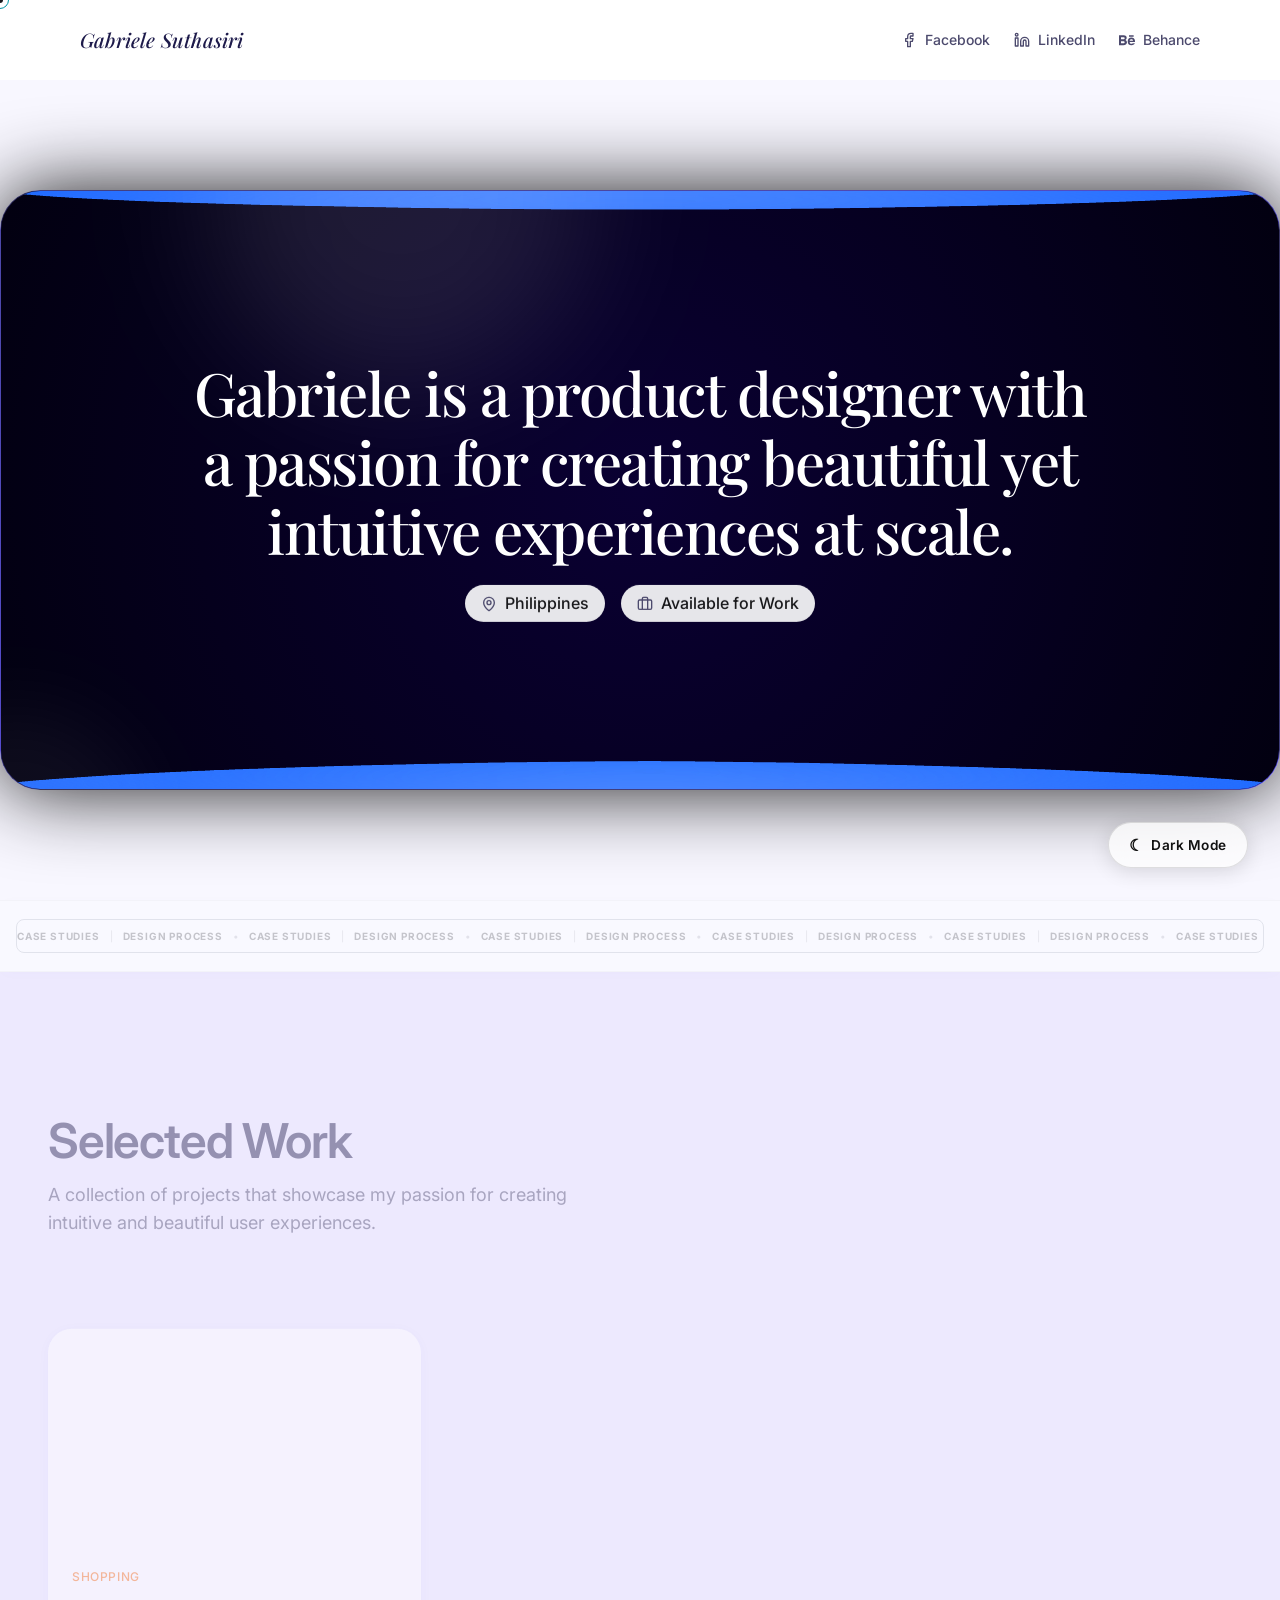
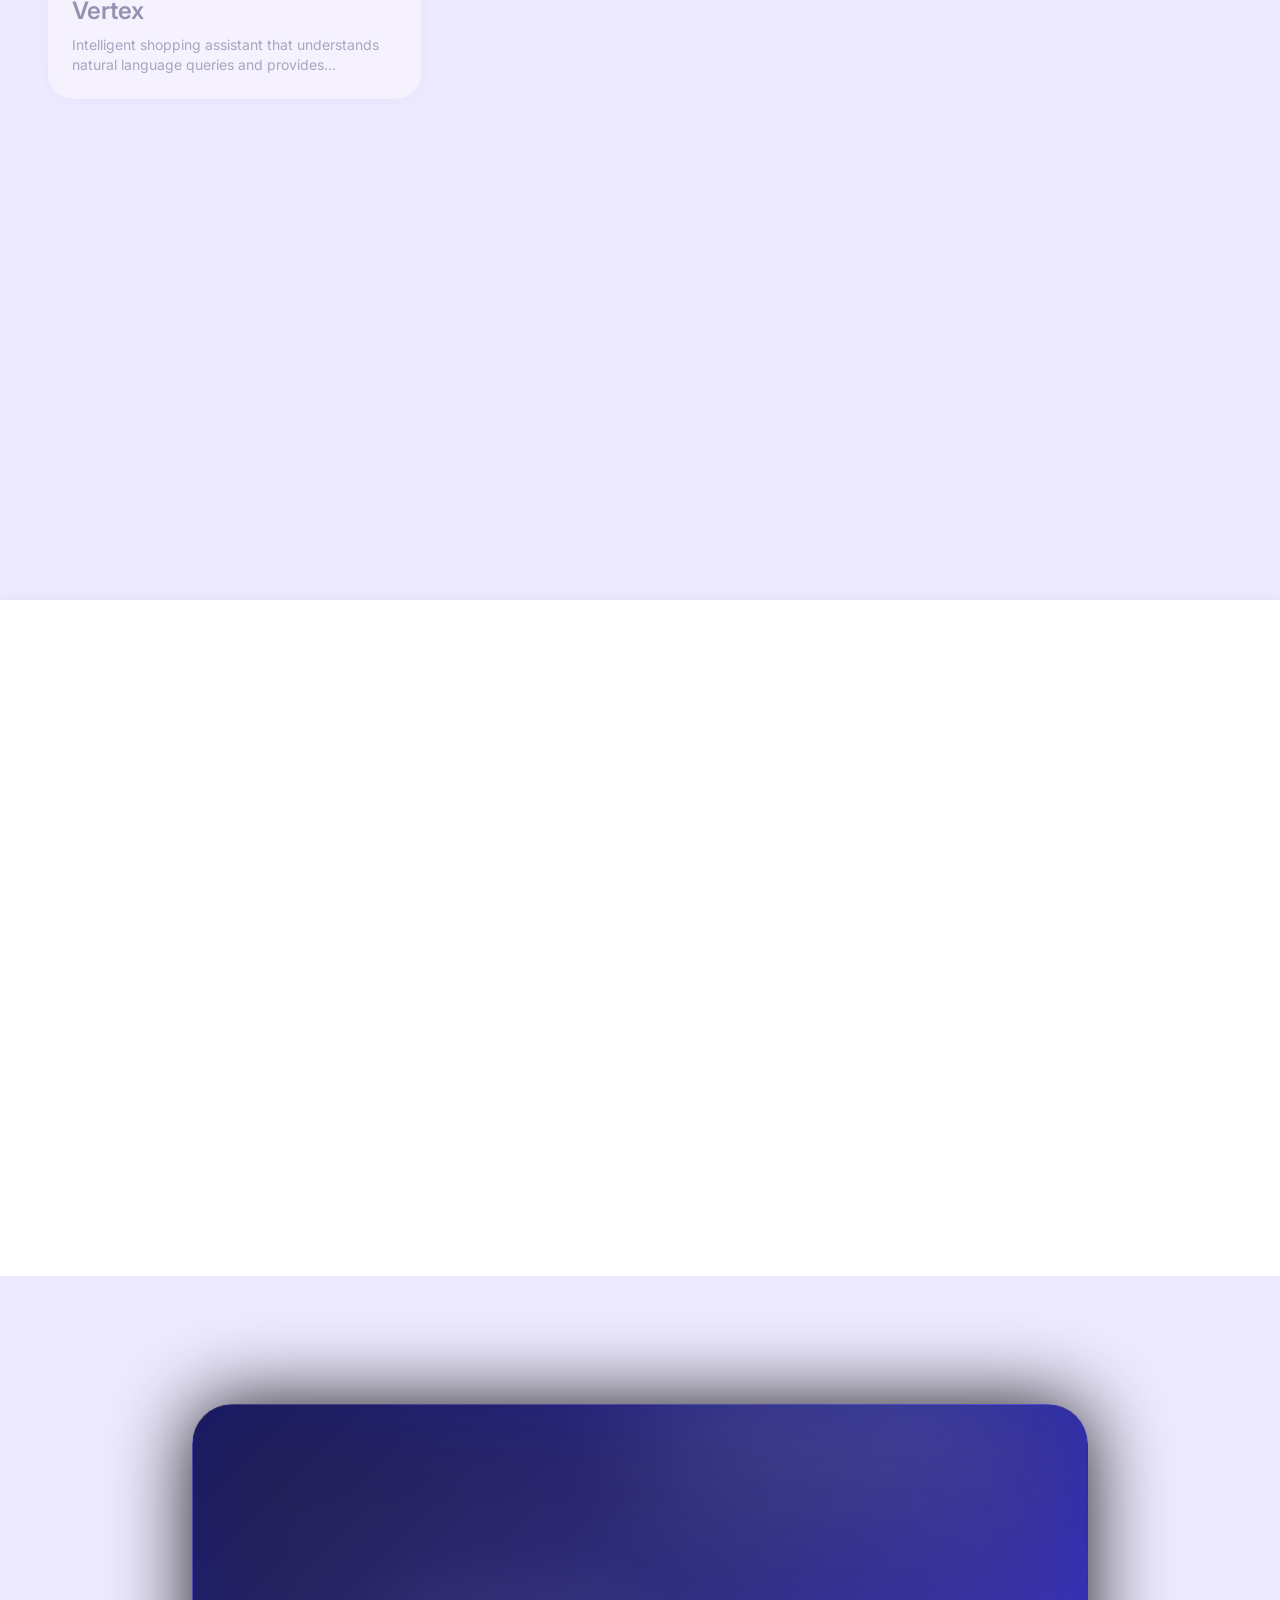
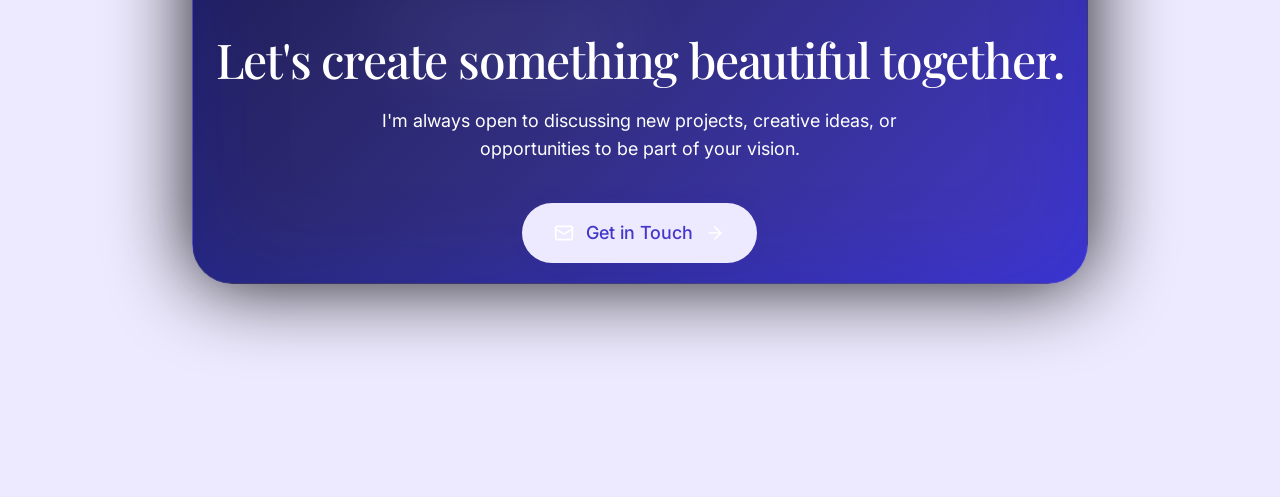
==== commit bd2ffc03: "Add files via upload" ====
--- a/index.html
+++ b/index.html
@@ -1,4 +1,4 @@
-﻿<!doctype html>
+<!doctype html>
 <html lang="en">
   <head>
     <meta charset="UTF-8" />
@@ -498,7 +498,7 @@
         var cards=document.querySelectorAll('article.project-card');
         var cardsToProcess=[
           {labels:['meridian arts','web&mobile'],videoFile:'arts.mp4',url:'meridian-arts-casestudy.html'},
-          {labels:['vertex','shopping'],videoFile:'arky.mp4',url:'Vertex/Case_Study/index.html'},
+          {labels:['vertex','shopping'],videoFile:'arky.mp4',url:'vertex.html'},
           {labels:['thriving paws','shopify'],videoFile:'love.mp4',url:'striving-paws.html'}
         ];
         cardsToProcess.forEach(function(config){
@@ -682,7 +682,7 @@
         card.addEventListener('click', function(e){
           var a = e.target.closest('a');
           if(a) return; // let internal links work
-          window.location.href = 'LifeWorks-Rizal/index.html';
+          window.location.href = 'rizal.html';
         });
       }
     }catch(err){console.warn(err)}
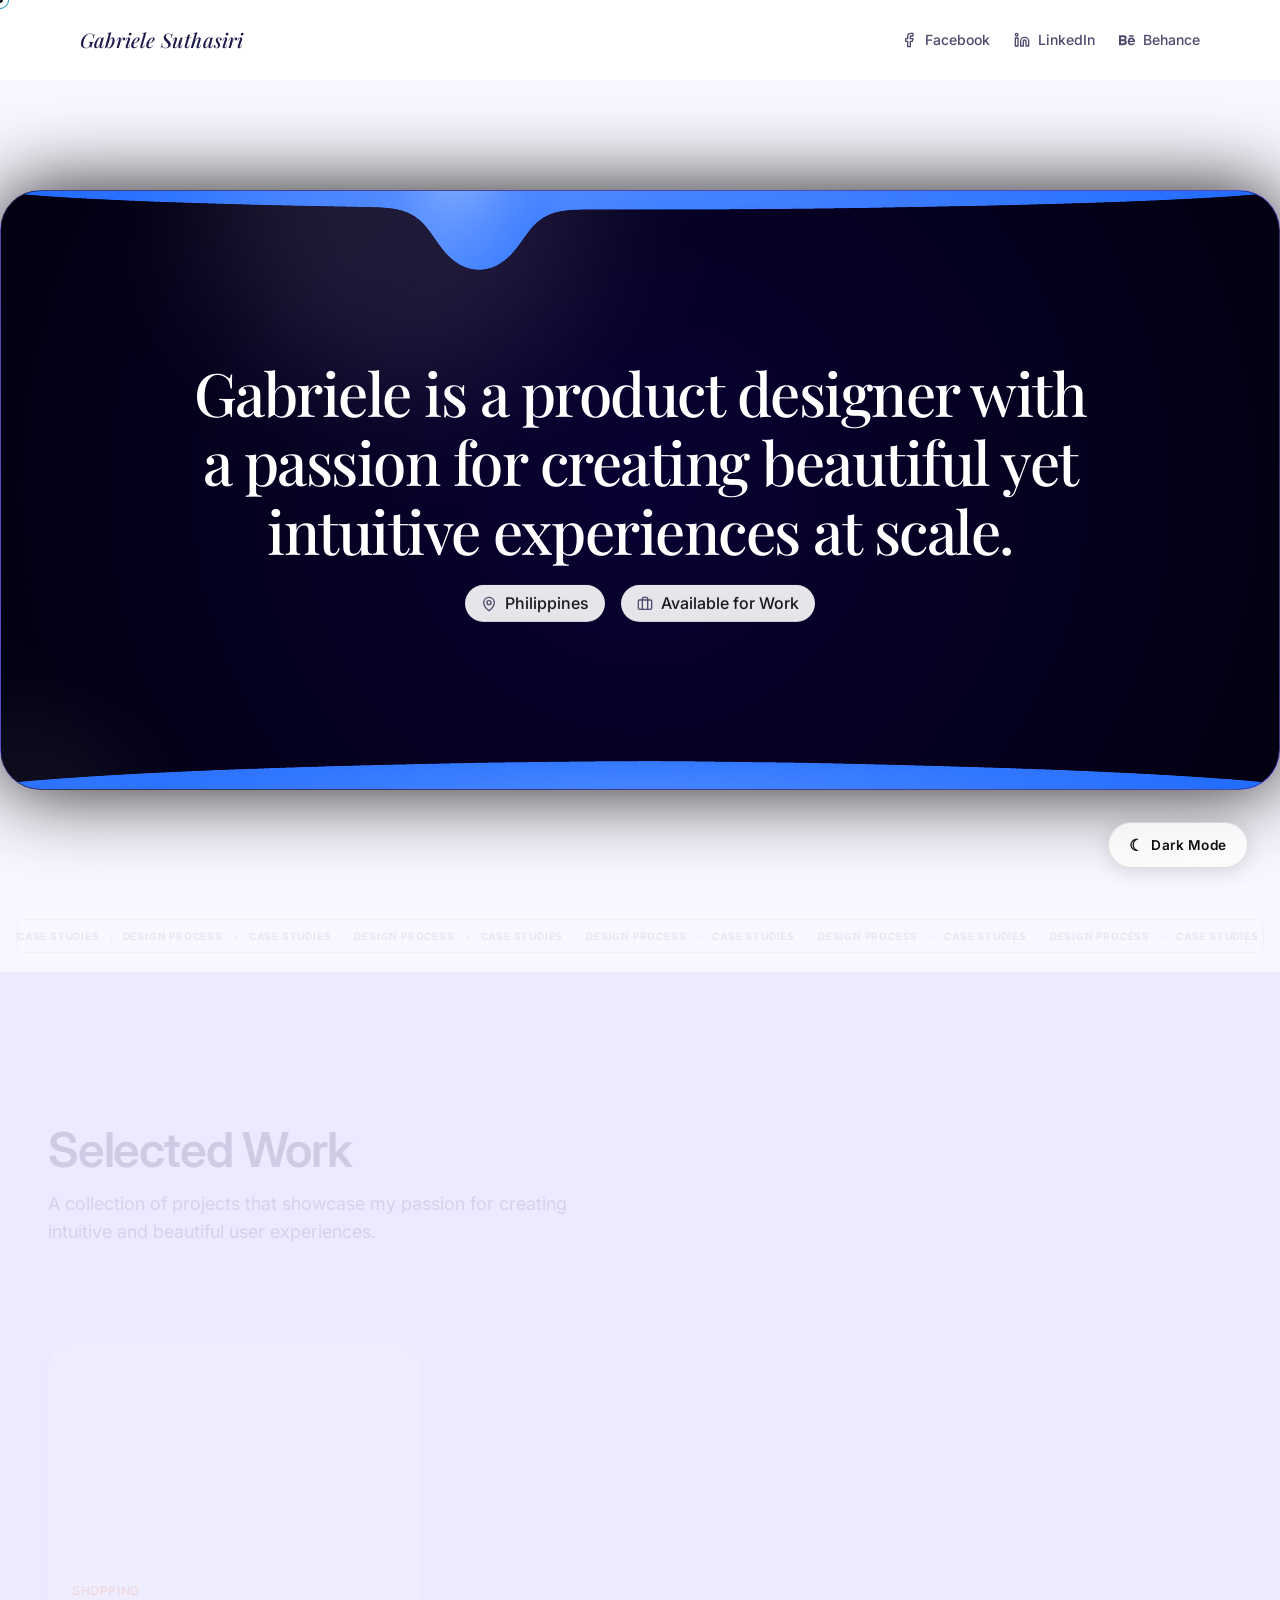
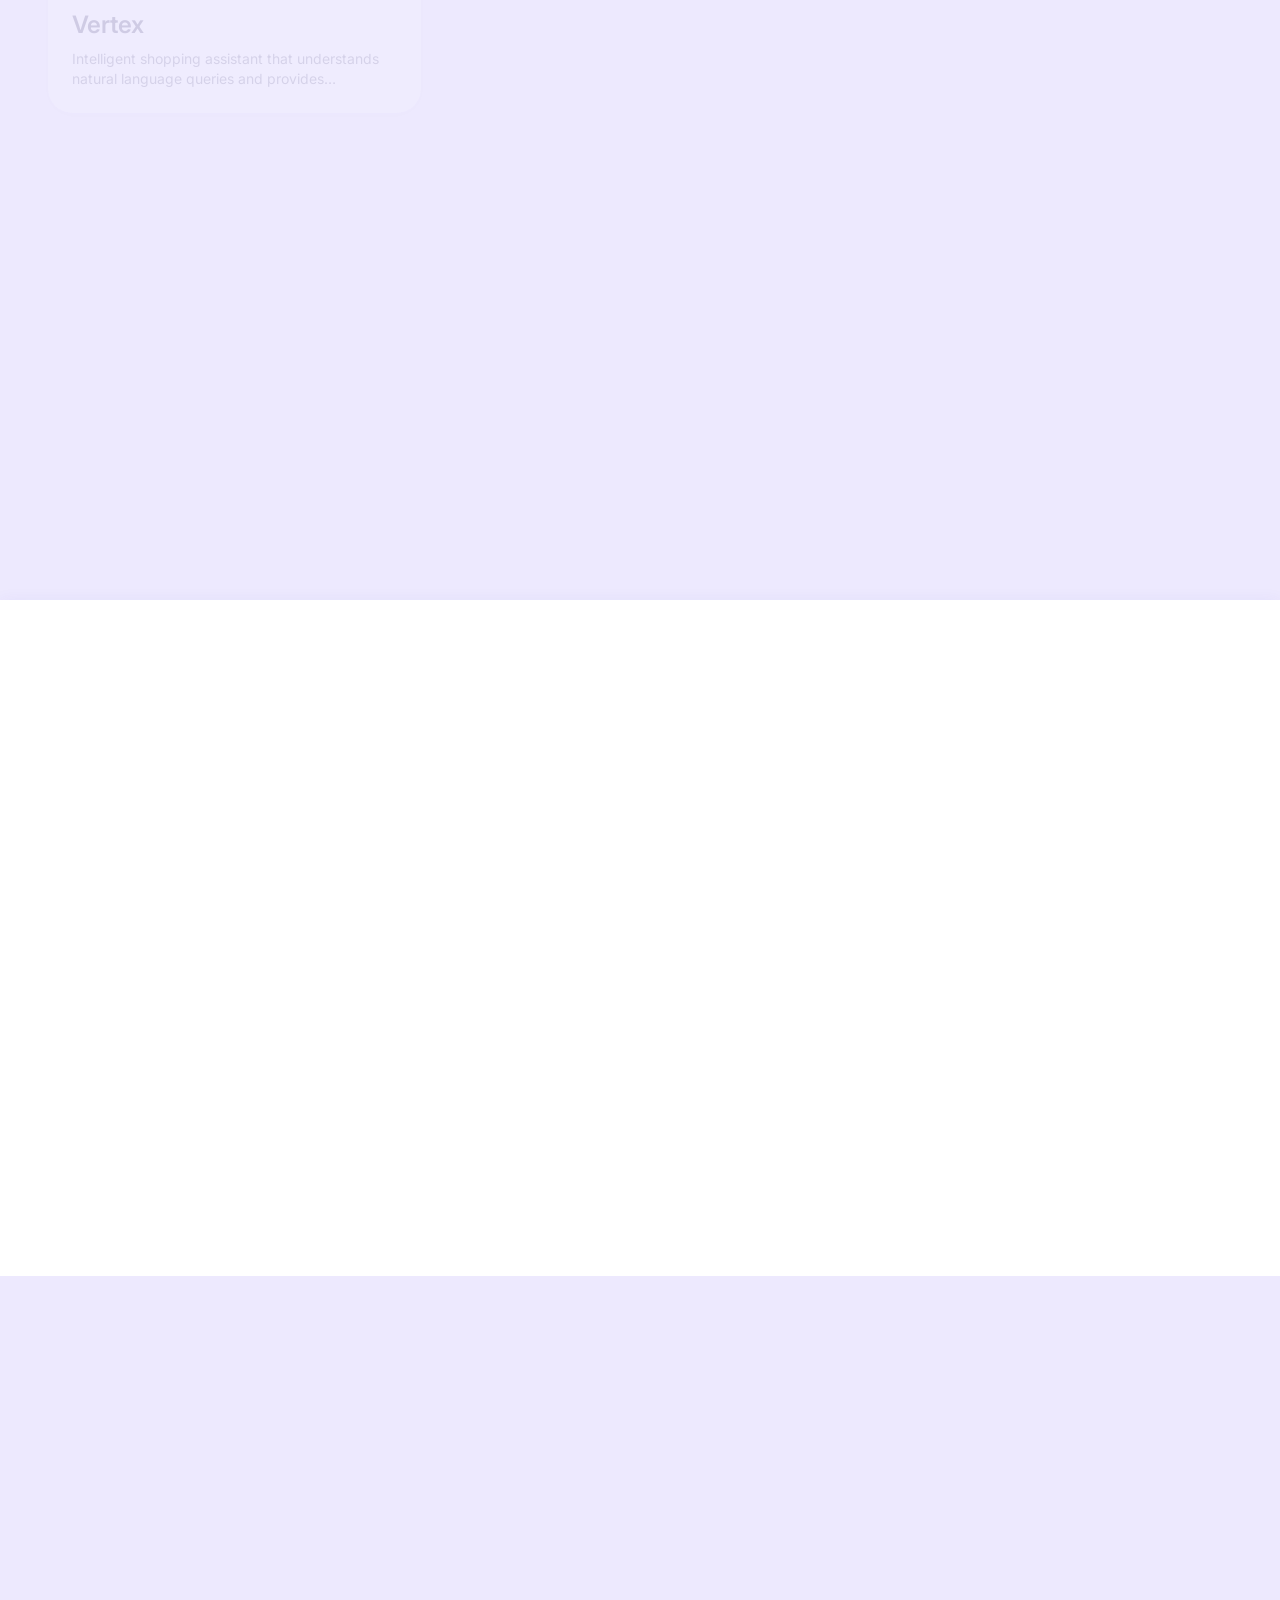
==== commit cf1ef05d: "Add files via upload" ====
--- a/index.html
+++ b/index.html
@@ -4,6 +4,21 @@
     <meta charset="UTF-8" />
     <meta name="viewport" content="width=device-width, initial-scale=1.0" />
     <title>Gabriele Suthasiri Portfolio</title>
+
+    <!-- Open Graph / Social Media Preview -->
+    <meta property="og:type" content="website" />
+    <meta property="og:url" content="https://gabrielesuthasiri.github.io/Portfolio/" />
+    <meta property="og:title" content="Gabriele Suthasiri — Portfolio" />
+    <meta property="og:description" content="UI/UX Designer crafting thoughtful digital experiences." />
+    <meta property="og:image" content="https://gabrielesuthasiri.github.io/Portfolio/gab.png" />
+    <meta property="og:image:width" content="1200" />
+    <meta property="og:image:height" content="630" />
+
+    <!-- Twitter Card -->
+    <meta name="twitter:card" content="summary_large_image" />
+    <meta name="twitter:title" content="Gabriele Suthasiri — Portfolio" />
+    <meta name="twitter:description" content="UI/UX Designer crafting thoughtful digital experiences." />
+    <meta name="twitter:image" content="https://gabrielesuthasiri.github.io/Portfolio/gab.png" />
     <style>
 @import"https://fonts.googleapis.com/css2?family=Inter:wght@300;400;500;600;700&family=Playfair+Display:ital,wght@0,400;0,500;0,600;1,400;1,500&display=swap";*,:before,:after{--tw-border-spacing-x: 0;--tw-border-spacing-y: 0;--tw-translate-x: 0;--tw-translate-y: 0;--tw-rotate: 0;--tw-skew-x: 0;--tw-skew-y: 0;--tw-scale-x: 1;--tw-scale-y: 1;--tw-pan-x: ;--tw-pan-y: ;--tw-pinch-zoom: ;--tw-scroll-snap-strictness: proximity;--tw-gradient-from-position: ;--tw-gradient-via-position: ;--tw-gradient-to-position: ;--tw-ordinal: ;--tw-slashed-zero: ;--tw-numeric-figure: ;--tw-numeric-spacing: ;--tw-numeric-fraction: ;--tw-ring-inset: ;--tw-ring-offset-width: 0px;--tw-ring-offset-color: #fff;--tw-ring-color: rgb(59 130 246 / .5);--tw-ring-offset-shadow: 0 0 #0000;--tw-ring-shadow: 0 0 #0000;--tw-shadow: 0 0 #0000;--tw-shadow-colored: 0 0 #0000;--tw-blur: ;--tw-brightness: ;--tw-contrast: ;--tw-grayscale: ;--tw-hue-rotate: ;--tw-invert: ;--tw-saturate: ;--tw-sepia: ;--tw-drop-shadow: ;--tw-backdrop-blur: ;--tw-backdrop-brightness: ;--tw-backdrop-contrast: ;--tw-backdrop-grayscale: ;--tw-backdrop-hue-rotate: ;--tw-backdrop-invert: ;--tw-backdrop-opacity: ;--tw-backdrop-saturate: ;--tw-backdrop-sepia: ;--tw-contain-size: ;--tw-contain-layout: ;--tw-contain-paint: ;--tw-contain-style: }::backdrop{--tw-border-spacing-x: 0;--tw-border-spacing-y: 0;--tw-translate-x: 0;--tw-translate-y: 0;--tw-rotate: 0;--tw-skew-x: 0;--tw-skew-y: 0;--tw-scale-x: 1;--tw-scale-y: 1;--tw-pan-x: ;--tw-pan-y: ;--tw-pinch-zoom: ;--tw-scroll-snap-strictness: proximity;--tw-gradient-from-position: ;--tw-gradient-via-position: ;--tw-gradient-to-position: ;--tw-ordinal: ;--tw-slashed-zero: ;--tw-numeric-figure: ;--tw-numeric-spacing: ;--tw-numeric-fraction: ;--tw-ring-inset: ;--tw-ring-offset-width: 0px;--tw-ring-offset-color: #fff;--tw-ring-color: rgb(59 130 246 / .5);--tw-ring-offset-shadow: 0 0 #0000;--tw-ring-shadow: 0 0 #0000;--tw-shadow: 0 0 #0000;--tw-shadow-colored: 0 0 #0000;--tw-blur: ;--tw-brightness: ;--tw-contrast: ;--tw-grayscale: ;--tw-hue-rotate: ;--tw-invert: ;--tw-saturate: ;--tw-sepia: ;--tw-drop-shadow: ;--tw-backdrop-blur: ;--tw-backdrop-brightness: ;--tw-backdrop-contrast: ;--tw-backdrop-grayscale: ;--tw-backdrop-hue-rotate: ;--tw-backdrop-invert: ;--tw-backdrop-opacity: ;--tw-backdrop-saturate: ;--tw-backdrop-sepia: ;--tw-contain-size: ;--tw-contain-layout: ;--tw-contain-paint: ;--tw-contain-style: }*,:before,:after{box-sizing:border-box;border-width:0;border-style:solid;border-color:#e5e7eb}:before,:after{--tw-content: ""}html,:host{line-height:1.5;-webkit-text-size-adjust:100%;-moz-tab-size:4;-o-tab-size:4;tab-size:4;font-family:ui-sans-serif,system-ui,sans-serif,"Apple Color Emoji","Segoe UI Emoji",Segoe UI Symbol,"Noto Color Emoji";font-feature-settings:normal;font-variation-settings:normal;-webkit-tap-highlight-color:transparent}body{margin:0;line-height:inherit}hr{height:0;color:inherit;border-top-width:1px}abbr:where([title]){-webkit-text-decoration:underline dotted;text-decoration:underline dotted}h1,h2,h3,h4,h5,h6{font-size:inherit;font-weight:inherit}a{color:inherit;text-decoration:inherit}b,strong{font-weight:bolder}code,kbd,samp,pre{font-family:ui-monospace,SFMono-Regular,Menlo,Monaco,Consolas,Liberation Mono,Courier New,monospace;font-feature-settings:normal;font-variation-settings:normal;font-size:1em}small{font-size:80%}sub,sup{font-size:75%;line-height:0;position:relative;vertical-align:baseline}sub{bottom:-.25em}sup{top:-.5em}table{text-indent:0;border-color:inherit;border-collapse:collapse}button,input,optgroup,select,textarea{font-family:inherit;font-feature-settings:inherit;font-variation-settings:inherit;font-size:100%;font-weight:inherit;line-height:inherit;letter-spacing:inherit;color:inherit;margin:0;padding:0}button,select{text-transform:none}button,input:where([type=button]),input:where([type=reset]),input:where([type=submit]){-webkit-appearance:button;background-color:transparent;background-image:none}:-moz-focusring{outline:auto}:-moz-ui-invalid{box-shadow:none}progress{vertical-align:baseline}::-webkit-inner-spin-button,::-webkit-outer-spin-button{height:auto}[type=search]{-webkit-appearance:textfield;outline-offset:-2px}::-webkit-search-decoration{-webkit-appearance:none}::-webkit-file-upload-button{-webkit-appearance:button;font:inherit}summary{display:list-item}blockquote,dl,dd,h1,h2,h3,h4,h5,h6,hr,figure,p,pre{margin:0}fieldset{margin:0;padding:0}legend{padding:0}ol,ul,menu{list-style:none;margin:0;padding:0}dialog{padding:0}textarea{resize:vertical}input::-moz-placeholder,textarea::-moz-placeholder{opacity:1;color:#9ca3af}input::placeholder,textarea::placeholder{opacity:1;color:#9ca3af}button,[role=button]{cursor:pointer}:disabled{cursor:default}img,svg,video,canvas,audio,iframe,embed,object{display:block;vertical-align:middle}img,video{max-width:100%;height:auto}[hidden]:where(:not([hidden=until-found])){display:none}:root{--background: 0 0% 96%;--foreground: 240 10% 10%;--card: 0 0% 100%;--card-foreground: 240 10% 10%;--popover: 0 0% 100%;--popover-foreground: 240 10% 10%;--primary: 240 5.9% 10%;--primary-foreground: 0 0% 98%;--secondary: 240 4.8% 95.9%;--secondary-foreground: 240 5.9% 10%;--muted: 240 4.8% 95.9%;--muted-foreground: 240 3.8% 46.1%;--accent: 240 4.8% 95.9%;--accent-foreground: 240 5.9% 10%;--destructive: 0 84.2% 60.2%;--destructive-foreground: 0 0% 98%;--border: 240 5.9% 90%;--input: 240 5.9% 90%;--ring: 240 5.9% 10%;--radius: .625rem;--coral: #FF6B5B;--coral-light: #FF8A7A;--coral-dark: #E85A4A}*{border-color:hsl(var(--border))}html{scroll-behavior:smooth}body{background-color:hsl(var(--background));color:hsl(var(--foreground));-webkit-font-smoothing:antialiased;-moz-osx-font-smoothing:grayscale;font-family:Inter,system-ui,sans-serif;cursor:none;overflow-x:hidden}a,button,[role=button]{cursor:none}.sr-only{position:absolute;width:1px;height:1px;padding:0;margin:-1px;overflow:hidden;clip:rect(0,0,0,0);white-space:nowrap;border-width:0}.pointer-events-none{pointer-events:none}.visible{visibility:visible}.invisible{visibility:hidden}.fixed{position:fixed}.absolute{position:absolute}.relative{position:relative}.inset-0{inset:0}.inset-x-0{left:0;right:0}.inset-y-0{top:0;bottom:0}.-bottom-12{bottom:-3rem}.-left-12{left:-3rem}.-right-12{right:-3rem}.-top-12{top:-3rem}.bottom-0{bottom:0}.left-0{left:0}.left-1\/2{left:50%}.left-2{left:.5rem}.left-\[50\%\]{left:50%}.right-0{right:0}.right-1{right:.25rem}.right-2{right:.5rem}.right-3{right:.75rem}.right-4{right:1rem}.top-0{top:0}.top-1\.5{top:.375rem}.top-1\/2{top:50%}.top-3\.5{top:.875rem}.top-4{top:1rem}.top-\[1px\]{top:1px}.top-\[50\%\]{top:50%}.top-\[60\%\]{top:60%}.top-full{top:100%}.isolate{isolation:isolate}.z-10{z-index:10}.z-20{z-index:20}.z-50{z-index:50}.z-\[1\]{z-index:1}.order-first{order:-9999}.order-last{order:9999}.col-start-2{grid-column-start:2}.row-span-2{grid-row:span 2 / span 2}.row-start-1{grid-row-start:1}.\!m-0{margin:0!important}.-mx-1{margin-left:-.25rem;margin-right:-.25rem}.-my-2{margin-top:-.5rem;margin-bottom:-.5rem}.mx-2{margin-left:.5rem;margin-right:.5rem}.mx-3\.5{margin-left:.875rem;margin-right:.875rem}.mx-6{margin-left:1.5rem;margin-right:1.5rem}.mx-auto{margin-left:auto;margin-right:auto}.my-0{margin-top:0;margin-bottom:0}.my-0\.5{margin-top:.125rem;margin-bottom:.125rem}.my-1{margin-top:.25rem;margin-bottom:.25rem}.-ml-4{margin-left:-1rem}.-mt-4{margin-top:-1rem}.mb-12{margin-bottom:3rem}.mb-2{margin-bottom:.5rem}.mb-3{margin-bottom:.75rem}.mb-6{margin-bottom:1.5rem}.ml-1{margin-left:.25rem}.ml-4{margin-left:1rem}.ml-auto{margin-left:auto}.mt-1{margin-top:.25rem}.mt-1\.5{margin-top:.375rem}.mt-10{margin-top:2.5rem}.mt-2{margin-top:.5rem}.mt-4{margin-top:1rem}.mt-6{margin-top:1.5rem}.mt-auto{margin-top:auto}.line-clamp-1{overflow:hidden;display:-webkit-box;-webkit-box-orient:vertical;-webkit-line-clamp:1}.line-clamp-2{overflow:hidden;display:-webkit-box;-webkit-box-orient:vertical;-webkit-line-clamp:2}.block{display:block}.flex{display:flex}.inline-flex{display:inline-flex}.table{display:table}.table-caption{display:table-caption}.table-cell{display:table-cell}.table-row{display:table-row}.grid{display:grid}.hidden{display:none}.aspect-\[4\/5\]{aspect-ratio:4/5}.aspect-square{aspect-ratio:1 / 1}.aspect-video{aspect-ratio:16 / 9}.size-10{width:2.5rem;height:2.5rem}.size-2{width:.5rem;height:.5rem}.size-2\.5{width:.625rem;height:.625rem}.size-3{width:.75rem;height:.75rem}.size-3\.5{width:.875rem;height:.875rem}.size-4{width:1rem;height:1rem}.size-6{width:1.5rem;height:1.5rem}.size-7{width:1.75rem;height:1.75rem}.size-8{width:2rem;height:2rem}.size-9{width:2.25rem;height:2.25rem}.size-auto{width:auto;height:auto}.size-full{width:100%;height:100%}.h-1\.5{height:.375rem}.h-10{height:2.5rem}.h-12{height:3rem}.h-16{height:4rem}.h-2{height:.5rem}.h-2\.5{height:.625rem}.h-4{height:1rem}.h-5{height:1.25rem}.h-6{height:1.5rem}.h-64{height:16rem}.h-7{height:1.75rem}.h-8{height:2rem}.h-9{height:2.25rem}.h-96{height:24rem}.h-\[1\.15rem\]{height:1.15rem}.h-\[calc\(100\%-1px\)\]{height:calc(100% - 1px)}.h-\[var\(--radix-navigation-menu-viewport-height\)\]{height:var(--radix-navigation-menu-viewport-height)}.h-\[var\(--radix-select-trigger-height\)\]{height:var(--radix-select-trigger-height)}.h-auto{height:auto}.h-full{height:100%}.h-px{height:1px}.h-svh{height:100svh}.max-h-\[300px\]{max-height:300px}.min-h-0{min-height:0px}.min-h-16{min-height:4rem}.min-h-4{min-height:1rem}.min-h-screen{min-height:100vh}.min-h-svh{min-height:100svh}.w-0{width:0px}.w-1{width:.25rem}.w-10{width:2.5rem}.w-12{width:3rem}.w-2{width:.5rem}.w-2\.5{width:.625rem}.w-3{width:.75rem}.w-3\/4{width:75%}.w-4{width:1rem}.w-5{width:1.25rem}.w-64{width:16rem}.w-72{width:18rem}.w-8{width:2rem}.w-9{width:2.25rem}.w-96{width:24rem}.w-\[100px\]{width:100px}.w-auto{width:auto}.w-fit{width:-moz-fit-content;width:fit-content}.w-full{width:100%}.w-max{width:-moz-max-content;width:max-content}.w-px{width:1px}.min-w-0{min-width:0px}.min-w-10{min-width:2.5rem}.min-w-5{min-width:1.25rem}.min-w-8{min-width:2rem}.min-w-9{min-width:2.25rem}.min-w-\[12rem\]{min-width:12rem}.min-w-\[8rem\]{min-width:8rem}.min-w-\[var\(--radix-select-trigger-width\)\]{min-width:var(--radix-select-trigger-width)}.max-w-4xl{max-width:56rem}.max-w-6xl{max-width:72rem}.max-w-7xl{max-width:80rem}.max-w-\[calc\(100\%-2rem\)\]{max-width:calc(100% - 2rem)}.max-w-max{max-width:-moz-max-content;max-width:max-content}.max-w-sm{max-width:24rem}.max-w-xl{max-width:36rem}.flex-1{flex:1 1 0%}.shrink-0{flex-shrink:0}.grow{flex-grow:1}.grow-0{flex-grow:0}.basis-full{flex-basis:100%}.caption-bottom{caption-side:bottom}.border-collapse{border-collapse:collapse}.-translate-x-1\/2{--tw-translate-x: -50%;transform:translate(var(--tw-translate-x),var(--tw-translate-y)) rotate(var(--tw-rotate)) skew(var(--tw-skew-x)) skewY(var(--tw-skew-y)) scaleX(var(--tw-scale-x)) scaleY(var(--tw-scale-y))}.-translate-x-px{--tw-translate-x: -1px;transform:translate(var(--tw-translate-x),var(--tw-translate-y)) rotate(var(--tw-rotate)) skew(var(--tw-skew-x)) skewY(var(--tw-skew-y)) scaleX(var(--tw-scale-x)) scaleY(var(--tw-scale-y))}.-translate-y-1\/2{--tw-translate-y: -50%;transform:translate(var(--tw-translate-x),var(--tw-translate-y)) rotate(var(--tw-rotate)) skew(var(--tw-skew-x)) skewY(var(--tw-skew-y)) scaleX(var(--tw-scale-x)) scaleY(var(--tw-scale-y))}.translate-x-1\/2{--tw-translate-x: 50%;transform:translate(var(--tw-translate-x),var(--tw-translate-y)) rotate(var(--tw-rotate)) skew(var(--tw-skew-x)) skewY(var(--tw-skew-y)) scaleX(var(--tw-scale-x)) scaleY(var(--tw-scale-y))}.translate-x-\[-50\%\]{--tw-translate-x: -50%;transform:translate(var(--tw-translate-x),var(--tw-translate-y)) rotate(var(--tw-rotate)) skew(var(--tw-skew-x)) skewY(var(--tw-skew-y)) scaleX(var(--tw-scale-x)) scaleY(var(--tw-scale-y))}.translate-x-px{--tw-translate-x: 1px;transform:translate(var(--tw-translate-x),var(--tw-translate-y)) rotate(var(--tw-rotate)) skew(var(--tw-skew-x)) skewY(var(--tw-skew-y)) scaleX(var(--tw-scale-x)) scaleY(var(--tw-scale-y))}.translate-y-0\.5{--tw-translate-y: .125rem;transform:translate(var(--tw-translate-x),var(--tw-translate-y)) rotate(var(--tw-rotate)) skew(var(--tw-skew-x)) skewY(var(--tw-skew-y)) scaleX(var(--tw-scale-x)) scaleY(var(--tw-scale-y))}.translate-y-1\/2{--tw-translate-y: 50%;transform:translate(var(--tw-translate-x),var(--tw-translate-y)) rotate(var(--tw-rotate)) skew(var(--tw-skew-x)) skewY(var(--tw-skew-y)) scaleX(var(--tw-scale-x)) scaleY(var(--tw-scale-y))}.translate-y-2{--tw-translate-y: .5rem;transform:translate(var(--tw-translate-x),var(--tw-translate-y)) rotate(var(--tw-rotate)) skew(var(--tw-skew-x)) skewY(var(--tw-skew-y)) scaleX(var(--tw-scale-x)) scaleY(var(--tw-scale-y))}.translate-y-\[-50\%\]{--tw-translate-y: -50%;transform:translate(var(--tw-translate-x),var(--tw-translate-y)) rotate(var(--tw-rotate)) skew(var(--tw-skew-x)) skewY(var(--tw-skew-y)) scaleX(var(--tw-scale-x)) scaleY(var(--tw-scale-y))}.translate-y-\[calc\(-50\%_-_2px\)\]{--tw-translate-y: calc(-50% - 2px) ;transform:translate(var(--tw-translate-x),var(--tw-translate-y)) rotate(var(--tw-rotate)) skew(var(--tw-skew-x)) skewY(var(--tw-skew-y)) scaleX(var(--tw-scale-x)) scaleY(var(--tw-scale-y))}.rotate-45{--tw-rotate: 45deg;transform:translate(var(--tw-translate-x),var(--tw-translate-y)) rotate(var(--tw-rotate)) skew(var(--tw-skew-x)) skewY(var(--tw-skew-y)) scaleX(var(--tw-scale-x)) scaleY(var(--tw-scale-y))}.rotate-90{--tw-rotate: 90deg;transform:translate(var(--tw-translate-x),var(--tw-translate-y)) rotate(var(--tw-rotate)) skew(var(--tw-skew-x)) skewY(var(--tw-skew-y)) scaleX(var(--tw-scale-x)) scaleY(var(--tw-scale-y))}.transform{transform:translate(var(--tw-translate-x),var(--tw-translate-y)) rotate(var(--tw-rotate)) skew(var(--tw-skew-x)) skewY(var(--tw-skew-y)) scaleX(var(--tw-scale-x)) scaleY(var(--tw-scale-y))}@keyframes caret-blink{0%,70%,to{opacity:1}20%,50%{opacity:0}}.animate-caret-blink{animation:caret-blink 1.25s ease-out infinite}@keyframes pulse{50%{opacity:.5}}.animate-pulse{animation:pulse 2s cubic-bezier(.4,0,.6,1) infinite}@keyframes spin{to{transform:rotate(360deg)}}.animate-spin{animation:spin 1s linear infinite}.cursor-default{cursor:default}.cursor-text{cursor:text}.touch-none{touch-action:none}.select-none{-webkit-user-select:none;-moz-user-select:none;user-select:none}.resize-none{resize:none}.scroll-my-1{scroll-margin-top:.25rem;scroll-margin-bottom:.25rem}.scroll-py-1{scroll-padding-top:.25rem;scroll-padding-bottom:.25rem}.list-disc{list-style-type:disc}.list-none{list-style-type:none}.auto-rows-min{grid-auto-rows:min-content}.grid-cols-1{grid-template-columns:repeat(1,minmax(0,1fr))}.grid-cols-\[0_1fr\]{grid-template-columns:0 1fr}.grid-rows-\[auto_auto\]{grid-template-rows:auto auto}.flex-row{flex-direction:row}.flex-col{flex-direction:column}.flex-col-reverse{flex-direction:column-reverse}.flex-wrap{flex-wrap:wrap}.place-content-center{place-content:center}.items-start{align-items:flex-start}.items-end{align-items:flex-end}.items-center{align-items:center}.items-stretch{align-items:stretch}.justify-start{justify-content:flex-start}.justify-center{justify-content:center}.justify-between{justify-content:space-between}.justify-items-start{justify-items:start}.gap-0\.5{gap:.125rem}.gap-1{gap:.25rem}.gap-1\.5{gap:.375rem}.gap-12{gap:3rem}.gap-2{gap:.5rem}.gap-2\.5{gap:.625rem}.gap-3{gap:.75rem}.gap-4{gap:1rem}.gap-6{gap:1.5rem}.gap-7{gap:1.75rem}.gap-\[--spacing\(var\(--gap\)\)\]{gap:var(--spacing(var(--gap)))}.gap-y-0\.5{row-gap:.125rem}.space-y-4>:not([hidden])~:not([hidden]){--tw-space-y-reverse: 0;margin-top:calc(1rem * calc(1 - var(--tw-space-y-reverse)));margin-bottom:calc(1rem * var(--tw-space-y-reverse))}.self-start{align-self:flex-start}.self-stretch{align-self:stretch}.justify-self-end{justify-self:end}.overflow-auto{overflow:auto}.overflow-hidden{overflow:hidden}.overflow-x-auto{overflow-x:auto}.overflow-y-auto{overflow-y:auto}.overflow-x-hidden{overflow-x:hidden}.whitespace-nowrap{white-space:nowrap}.text-balance{text-wrap:balance}.break-words{overflow-wrap:break-word}.rounded-2xl{border-radius:1rem}.rounded-3xl{border-radius:1.5rem}.rounded-\[2px\]{border-radius:2px}.rounded-\[4px\]{border-radius:4px}.rounded-\[calc\(var\(--radius\)-5px\)\]{border-radius:calc(var(--radius) - 5px)}.rounded-\[inherit\]{border-radius:inherit}.rounded-full{border-radius:9999px}.rounded-lg{border-radius:var(--radius)}.rounded-md{border-radius:calc(var(--radius) - 2px)}.rounded-none{border-radius:0}.rounded-sm{border-radius:calc(var(--radius) - 4px)}.rounded-xl{border-radius:calc(var(--radius) + 4px)}.rounded-xs{border-radius:calc(var(--radius) - 6px)}.rounded-l-md{border-top-left-radius:calc(var(--radius) - 2px);border-bottom-left-radius:calc(var(--radius) - 2px)}.rounded-r-md{border-top-right-radius:calc(var(--radius) - 2px);border-bottom-right-radius:calc(var(--radius) - 2px)}.rounded-tl-sm{border-top-left-radius:calc(var(--radius) - 4px)}.border{border-width:1px}.border-0{border-width:0px}.border-\[1\.5px\]{border-width:1.5px}.border-y{border-top-width:1px;border-bottom-width:1px}.border-b{border-bottom-width:1px}.border-l{border-left-width:1px}.border-r{border-right-width:1px}.border-t{border-top-width:1px}.border-dashed{border-style:dashed}.border-border{border-color:hsl(var(--border))}.border-border\/50{border-color:hsl(var(--border) / .5)}.border-input{border-color:hsl(var(--input))}.border-primary{border-color:hsl(var(--primary))}.border-sidebar-border{border-color:hsl(var(--sidebar-border))}.border-transparent{border-color:transparent}.border-zinc-200{--tw-border-opacity: 1;border-color:rgb(228 228 231 / var(--tw-border-opacity, 1))}.border-l-transparent{border-left-color:transparent}.border-t-transparent{border-top-color:transparent}.bg-accent{background-color:hsl(var(--accent))}.bg-background{background-color:hsl(var(--background))}.bg-black\/0{background-color:#0000}.bg-black\/50{background-color:#00000080}.bg-border{background-color:hsl(var(--border))}.bg-card{background-color:hsl(var(--card))}.bg-destructive{--tw-bg-opacity: 1;background-color:hsl(var(--destructive) / var(--tw-bg-opacity, 1))}.bg-foreground{background-color:hsl(var(--foreground))}.bg-input{background-color:hsl(var(--input))}.bg-muted{background-color:hsl(var(--muted))}.bg-muted\/50{background-color:hsl(var(--muted) / .5)}.bg-popover{background-color:hsl(var(--popover))}.bg-primary{background-color:hsl(var(--primary))}.bg-primary\/20{background-color:hsl(var(--primary) / .2)}.bg-secondary{background-color:hsl(var(--secondary))}.bg-sidebar{background-color:hsl(var(--sidebar-background))}.bg-sidebar-border{background-color:hsl(var(--sidebar-border))}.bg-transparent{background-color:transparent}.bg-white{--tw-bg-opacity: 1;background-color:rgb(255 255 255 / var(--tw-bg-opacity, 1))}.bg-white\/10{background-color:#ffffff1a}.bg-white\/5{background-color:#ffffff0d}.bg-white\/80{background-color:#fffc}.bg-zinc-300{--tw-bg-opacity: 1;background-color:rgb(212 212 216 / var(--tw-bg-opacity, 1))}.bg-zinc-50{--tw-bg-opacity: 1;background-color:rgb(250 250 250 / var(--tw-bg-opacity, 1))}.fill-current{fill:currentColor}.fill-foreground{fill:hsl(var(--foreground))}.fill-primary{fill:hsl(var(--primary))}.object-cover{-o-object-fit:cover;object-fit:cover}.p-0{padding:0}.p-1{padding:.25rem}.p-2{padding:.5rem}.p-3{padding:.75rem}.p-4{padding:1rem}.p-5{padding:1.25rem}.p-6{padding:1.5rem}.p-8{padding:2rem}.p-\[3px\]{padding:3px}.p-px{padding:1px}.px-1{padding-left:.25rem;padding-right:.25rem}.px-1\.5{padding-left:.375rem;padding-right:.375rem}.px-2{padding-left:.5rem;padding-right:.5rem}.px-2\.5{padding-left:.625rem;padding-right:.625rem}.px-3{padding-left:.75rem;padding-right:.75rem}.px-4{padding-left:1rem;padding-right:1rem}.px-6{padding-left:1.5rem;padding-right:1.5rem}.px-8{padding-left:2rem;padding-right:2rem}.py-0\.5{padding-top:.125rem;padding-bottom:.125rem}.py-1{padding-top:.25rem;padding-bottom:.25rem}.py-1\.5{padding-top:.375rem;padding-bottom:.375rem}.py-2{padding-top:.5rem;padding-bottom:.5rem}.py-20{padding-top:5rem;padding-bottom:5rem}.py-3{padding-top:.75rem;padding-bottom:.75rem}.py-4{padding-top:1rem;padding-bottom:1rem}.py-6{padding-top:1.5rem;padding-bottom:1.5rem}.py-8{padding-top:2rem;padding-bottom:2rem}.pb-3{padding-bottom:.75rem}.pb-4{padding-bottom:1rem}.pl-2{padding-left:.5rem}.pl-3{padding-left:.75rem}.pl-4{padding-left:1rem}.pl-8{padding-left:2rem}.pr-1{padding-right:.25rem}.pr-2{padding-right:.5rem}.pr-2\.5{padding-right:.625rem}.pr-3{padding-right:.75rem}.pr-8{padding-right:2rem}.pt-0{padding-top:0}.pt-20{padding-top:5rem}.pt-3{padding-top:.75rem}.pt-4{padding-top:1rem}.text-left{text-align:left}.text-center{text-align:center}.align-middle{vertical-align:middle}.font-mono{font-family:ui-monospace,SFMono-Regular,Menlo,Monaco,Consolas,Liberation Mono,Courier New,monospace}.font-sans{font-family:ui-sans-serif,system-ui,sans-serif,"Apple Color Emoji","Segoe UI Emoji",Segoe UI Symbol,"Noto Color Emoji"}.text-2xl{font-size:1.5rem;line-height:2rem}.text-3xl{font-size:1.875rem;line-height:2.25rem}.text-\[0\.8rem\]{font-size:.8rem}.text-base{font-size:1rem;line-height:1.5rem}.text-lg{font-size:1.125rem;line-height:1.75rem}.text-sm{font-size:.875rem;line-height:1.25rem}.text-sm\/relaxed{font-size:.875rem;line-height:1.625}.text-xl{font-size:1.25rem;line-height:1.75rem}.text-xs{font-size:.75rem;line-height:1rem}.font-medium{font-weight:500}.font-normal{font-weight:400}.font-semibold{font-weight:600}.uppercase{text-transform:uppercase}.tabular-nums{--tw-numeric-spacing: tabular-nums;font-variant-numeric:var(--tw-ordinal) var(--tw-slashed-zero) var(--tw-numeric-figure) var(--tw-numeric-spacing) var(--tw-numeric-fraction)}.leading-none{line-height:1}.leading-normal{line-height:1.5}.leading-relaxed{line-height:1.625}.leading-snug{line-height:1.375}.leading-tight{line-height:1.25}.tracking-tight{letter-spacing:-.025em}.tracking-wider{letter-spacing:.05em}.tracking-widest{letter-spacing:.1em}.text-accent-foreground{color:hsl(var(--accent-foreground))}.text-background{color:hsl(var(--background))}.text-card-foreground{color:hsl(var(--card-foreground))}.text-current{color:currentColor}.text-destructive{--tw-text-opacity: 1;color:hsl(var(--destructive) / var(--tw-text-opacity, 1))}.text-foreground{color:hsl(var(--foreground))}.text-muted-foreground{color:hsl(var(--muted-foreground))}.text-popover-foreground{color:hsl(var(--popover-foreground))}.text-primary{color:hsl(var(--primary))}.text-primary-foreground{color:hsl(var(--primary-foreground))}.text-secondary-foreground{color:hsl(var(--secondary-foreground))}.text-sidebar-foreground{color:hsl(var(--sidebar-foreground))}.text-sidebar-foreground\/70{color:hsl(var(--sidebar-foreground) / .7)}.text-white{--tw-text-opacity: 1;color:rgb(255 255 255 / var(--tw-text-opacity, 1))}.text-white\/80{color:#fffc}.text-zinc-400{--tw-text-opacity: 1;color:rgb(161 161 170 / var(--tw-text-opacity, 1))}.text-zinc-500{--tw-text-opacity: 1;color:rgb(113 113 122 / var(--tw-text-opacity, 1))}.text-zinc-600{--tw-text-opacity: 1;color:rgb(82 82 91 / var(--tw-text-opacity, 1))}.text-zinc-700{--tw-text-opacity: 1;color:rgb(63 63 70 / var(--tw-text-opacity, 1))}.text-zinc-900{--tw-text-opacity: 1;color:rgb(24 24 27 / var(--tw-text-opacity, 1))}.underline-offset-4{text-underline-offset:4px}.opacity-0{opacity:0}.opacity-50{opacity:.5}.opacity-70{opacity:.7}.shadow{--tw-shadow: 0 1px 3px 0 rgb(0 0 0 / .1), 0 1px 2px -1px rgb(0 0 0 / .1);--tw-shadow-colored: 0 1px 3px 0 var(--tw-shadow-color), 0 1px 2px -1px var(--tw-shadow-color);box-shadow:var(--tw-ring-offset-shadow, 0 0 #0000),var(--tw-ring-shadow, 0 0 #0000),var(--tw-shadow)}.shadow-\[0_0_0_1px_hsl\(var\(--sidebar-border\)\)\]{--tw-shadow: 0 0 0 1px hsl(var(--sidebar-border));--tw-shadow-colored: 0 0 0 1px var(--tw-shadow-color);box-shadow:var(--tw-ring-offset-shadow, 0 0 #0000),var(--tw-ring-shadow, 0 0 #0000),var(--tw-shadow)}.shadow-lg{--tw-shadow: 0 10px 15px -3px rgb(0 0 0 / .1), 0 4px 6px -4px rgb(0 0 0 / .1);--tw-shadow-colored: 0 10px 15px -3px var(--tw-shadow-color), 0 4px 6px -4px var(--tw-shadow-color);box-shadow:var(--tw-ring-offset-shadow, 0 0 #0000),var(--tw-ring-shadow, 0 0 #0000),var(--tw-shadow)}.shadow-md{--tw-shadow: 0 4px 6px -1px rgb(0 0 0 / .1), 0 2px 4px -2px rgb(0 0 0 / .1);--tw-shadow-colored: 0 4px 6px -1px var(--tw-shadow-color), 0 2px 4px -2px var(--tw-shadow-color);box-shadow:var(--tw-ring-offset-shadow, 0 0 #0000),var(--tw-ring-shadow, 0 0 #0000),var(--tw-shadow)}.shadow-none{--tw-shadow: 0 0 #0000;--tw-shadow-colored: 0 0 #0000;box-shadow:var(--tw-ring-offset-shadow, 0 0 #0000),var(--tw-ring-shadow, 0 0 #0000),var(--tw-shadow)}.shadow-sm{--tw-shadow: 0 1px 2px 0 rgb(0 0 0 / .05);--tw-shadow-colored: 0 1px 2px 0 var(--tw-shadow-color);box-shadow:var(--tw-ring-offset-shadow, 0 0 #0000),var(--tw-ring-shadow, 0 0 #0000),var(--tw-shadow)}.shadow-xl{--tw-shadow: 0 20px 25px -5px rgb(0 0 0 / .1), 0 8px 10px -6px rgb(0 0 0 / .1);--tw-shadow-colored: 0 20px 25px -5px var(--tw-shadow-color), 0 8px 10px -6px var(--tw-shadow-color);box-shadow:var(--tw-ring-offset-shadow, 0 0 #0000),var(--tw-ring-shadow, 0 0 #0000),var(--tw-shadow)}.shadow-xs{--tw-shadow: 0 1px 2px 0 rgb(0 0 0 / .05);--tw-shadow-colored: 0 1px 2px 0 var(--tw-shadow-color);box-shadow:var(--tw-ring-offset-shadow, 0 0 #0000),var(--tw-ring-shadow, 0 0 #0000),var(--tw-shadow)}.outline-none{outline:2px solid transparent;outline-offset:2px}.outline{outline-style:solid}.ring-0{--tw-ring-offset-shadow: var(--tw-ring-inset) 0 0 0 var(--tw-ring-offset-width) var(--tw-ring-offset-color);--tw-ring-shadow: var(--tw-ring-inset) 0 0 0 calc(0px + var(--tw-ring-offset-width)) var(--tw-ring-color);box-shadow:var(--tw-ring-offset-shadow),var(--tw-ring-shadow),var(--tw-shadow, 0 0 #0000)}.ring-ring\/50{--tw-ring-color: hsl(var(--ring) / .5)}.ring-sidebar-ring{--tw-ring-color: hsl(var(--sidebar-ring))}.ring-offset-background{--tw-ring-offset-color: hsl(var(--background))}.blur-2xl{--tw-blur: blur(40px);filter:var(--tw-blur) var(--tw-brightness) var(--tw-contrast) var(--tw-grayscale) var(--tw-hue-rotate) var(--tw-invert) var(--tw-saturate) var(--tw-sepia) var(--tw-drop-shadow)}.blur-3xl{--tw-blur: blur(64px);filter:var(--tw-blur) var(--tw-brightness) var(--tw-contrast) var(--tw-grayscale) var(--tw-hue-rotate) var(--tw-invert) var(--tw-saturate) var(--tw-sepia) var(--tw-drop-shadow)}.filter{filter:var(--tw-blur) var(--tw-brightness) var(--tw-contrast) var(--tw-grayscale) var(--tw-hue-rotate) var(--tw-invert) var(--tw-saturate) var(--tw-sepia) var(--tw-drop-shadow)}.backdrop-blur-md{--tw-backdrop-blur: blur(12px);-webkit-backdrop-filter:var(--tw-backdrop-blur) var(--tw-backdrop-brightness) var(--tw-backdrop-contrast) var(--tw-backdrop-grayscale) var(--tw-backdrop-hue-rotate) var(--tw-backdrop-invert) var(--tw-backdrop-opacity) var(--tw-backdrop-saturate) var(--tw-backdrop-sepia);backdrop-filter:var(--tw-backdrop-blur) var(--tw-backdrop-brightness) var(--tw-backdrop-contrast) var(--tw-backdrop-grayscale) var(--tw-backdrop-hue-rotate) var(--tw-backdrop-invert) var(--tw-backdrop-opacity) var(--tw-backdrop-saturate) var(--tw-backdrop-sepia)}.transition{transition-property:color,background-color,border-color,text-decoration-color,fill,stroke,opacity,box-shadow,transform,filter,backdrop-filter;transition-timing-function:cubic-bezier(.4,0,.2,1);transition-duration:.15s}.transition-\[color\,box-shadow\]{transition-property:color,box-shadow;transition-timing-function:cubic-bezier(.4,0,.2,1);transition-duration:.15s}.transition-\[left\,right\,width\]{transition-property:left,right,width;transition-timing-function:cubic-bezier(.4,0,.2,1);transition-duration:.15s}.transition-\[margin\,opacity\]{transition-property:margin,opacity;transition-timing-function:cubic-bezier(.4,0,.2,1);transition-duration:.15s}.transition-\[width\,height\,padding\]{transition-property:width,height,padding;transition-timing-function:cubic-bezier(.4,0,.2,1);transition-duration:.15s}.transition-\[width\]{transition-property:width;transition-timing-function:cubic-bezier(.4,0,.2,1);transition-duration:.15s}.transition-all{transition-property:all;transition-timing-function:cubic-bezier(.4,0,.2,1);transition-duration:.15s}.transition-colors{transition-property:color,background-color,border-color,text-decoration-color,fill,stroke;transition-timing-function:cubic-bezier(.4,0,.2,1);transition-duration:.15s}.transition-none{transition-property:none}.transition-opacity{transition-property:opacity;transition-timing-function:cubic-bezier(.4,0,.2,1);transition-duration:.15s}.transition-shadow{transition-property:box-shadow;transition-timing-function:cubic-bezier(.4,0,.2,1);transition-duration:.15s}.transition-transform{transition-property:transform;transition-timing-function:cubic-bezier(.4,0,.2,1);transition-duration:.15s}.duration-100{transition-duration:.1s}.duration-1000{transition-duration:1s}.duration-200{transition-duration:.2s}.duration-300{transition-duration:.3s}.duration-500{transition-duration:.5s}.ease-in-out{transition-timing-function:cubic-bezier(.4,0,.2,1)}.ease-linear{transition-timing-function:linear}@keyframes enter{0%{opacity:var(--tw-enter-opacity, 1);transform:translate3d(var(--tw-enter-translate-x, 0),var(--tw-enter-translate-y, 0),0) scale3d(var(--tw-enter-scale, 1),var(--tw-enter-scale, 1),var(--tw-enter-scale, 1)) rotate(var(--tw-enter-rotate, 0))}}@keyframes exit{to{opacity:var(--tw-exit-opacity, 1);transform:translate3d(var(--tw-exit-translate-x, 0),var(--tw-exit-translate-y, 0),0) scale3d(var(--tw-exit-scale, 1),var(--tw-exit-scale, 1),var(--tw-exit-scale, 1)) rotate(var(--tw-exit-rotate, 0))}}.animate-in{animation-name:enter;animation-duration:.15s;--tw-enter-opacity: initial;--tw-enter-scale: initial;--tw-enter-rotate: initial;--tw-enter-translate-x: initial;--tw-enter-translate-y: initial}.fade-in-0{--tw-enter-opacity: 0}.zoom-in-95{--tw-enter-scale: .95}.duration-100{animation-duration:.1s}.duration-1000{animation-duration:1s}.duration-200{animation-duration:.2s}.duration-300{animation-duration:.3s}.duration-500{animation-duration:.5s}.ease-in-out{animation-timing-function:cubic-bezier(.4,0,.2,1)}.ease-linear{animation-timing-function:linear}.\[--cell-size\:--spacing\(8\)\]{--cell-size: var(--spacing(8))}.custom-cursor{position:fixed;width:20px;height:20px;border:2px solid #18181B;border-radius:50%;pointer-events:none;z-index:9999;transform:translate(-50%,-50%);transition:width .2s ease,height .2s ease,background-color .2s ease,border-color .2s ease;mix-blend-mode:difference}.custom-cursor.hover{width:60px;height:60px;background-color:#18181b1a;border-color:#18181b}.custom-cursor.view{width:80px;height:80px;background-color:#18181b;border-color:#18181b;display:flex;align-items:center;justify-content:center}.custom-cursor-dot{position:fixed;width:6px;height:6px;background-color:#18181b;border-radius:50%;pointer-events:none;z-index:10000;transform:translate(-50%,-50%)}@media(pointer:coarse){body,a,button,[role=button]{cursor:auto!important}.custom-cursor,.custom-cursor-dot{display:none!important}}@keyframes marquee{0%{transform:translate(0)}to{transform:translate(-50%)}}.marquee-track{animation:marquee 30s linear infinite}.marquee-track:hover{animation-play-state:paused}.hero-gradient{background:linear-gradient(135deg,#ff8a7a,#ff6b5b,#e85a4a)}html.lenis,html.lenis body{height:auto}.lenis.lenis-smooth{scroll-behavior:auto!important}.lenis.lenis-smooth [data-lenis-prevent]{overscroll-behavior:contain}.lenis.lenis-stopped{overflow:hidden}.lenis.lenis-scrolling iframe{pointer-events:none}.project-card{transition:transform .4s cubic-bezier(.25,.46,.45,.94),box-shadow .4s cubic-bezier(.25,.46,.45,.94)}.project-card:hover{transform:translateY(-8px) scale(1.02);box-shadow:0 25px 50px -12px #00000026}.project-card-image{transition:transform .6s cubic-bezier(.25,.46,.45,.94)}.project-card:hover .project-card-image{transform:scale(1.05)}.btn-primary{position:relative;overflow:hidden;transition:all .3s ease}.btn-primary:before{content:"";position:absolute;top:0;left:-100%;width:100%;height:100%;background:linear-gradient(90deg,transparent,rgba(255,255,255,.2),transparent);transition:left .5s ease}.btn-primary:hover:before{left:100%}.link-underline{position:relative}.link-underline:after{content:"";position:absolute;bottom:-2px;left:0;width:0;height:1px;background-color:currentColor;transition:width .3s ease}.link-underline:hover:after{width:100%}@keyframes fadeInUp{0%{opacity:0;transform:translateY(30px)}to{opacity:1;transform:translateY(0)}}.animate-fade-in-up{animation:fadeInUp .8s ease forwards}.stagger-1{animation-delay:.1s}.stagger-2{animation-delay:.2s}.stagger-3{animation-delay:.3s}.stagger-4{animation-delay:.4s}.stagger-5{animation-delay:.5s}.phone-frame{border-radius:40px;box-shadow:0 0 0 12px #1a1a1a,0 0 0 14px #333,0 25px 50px -12px #0006;overflow:hidden;position:relative}.phone-frame:before{content:"";position:absolute;top:0;left:50%;transform:translate(-50%);width:150px;height:30px;background:#1a1a1a;border-radius:0 0 20px 20px;z-index:10}@keyframes bounce{0%,20%,50%,80%,to{transform:translateY(0)}40%{transform:translateY(-10px)}60%{transform:translateY(-5px)}}.scroll-indicator{animation:bounce 2s infinite}@media(max-width:768px){.hero-text{font-size:1.75rem!important;line-height:1.3!important}}.pill{display:inline-flex;align-items:center;gap:.5rem;border-radius:9999px;padding:.5rem 1rem;font-size:.875rem;line-height:1.25rem;font-weight:500;background:#ffffffe6;-webkit-backdrop-filter:blur(10px);backdrop-filter:blur(10px)}.section-reveal{opacity:0;transform:translateY(40px);transition:opacity .8s ease,transform .8s ease}.section-reveal.visible{opacity:1;transform:translateY(0)}.selection\:bg-primary *::-moz-selection{background-color:hsl(var(--primary))}.selection\:bg-primary *::selection{background-color:hsl(var(--primary))}.selection\:text-primary-foreground *::-moz-selection{color:hsl(var(--primary-foreground))}.selection\:text-primary-foreground *::selection{color:hsl(var(--primary-foreground))}.selection\:bg-primary::-moz-selection{background-color:hsl(var(--primary))}.selection\:bg-primary::selection{background-color:hsl(var(--primary))}.selection\:text-primary-foreground::-moz-selection{color:hsl(var(--primary-foreground))}.selection\:text-primary-foreground::selection{color:hsl(var(--primary-foreground))}.file\:inline-flex::file-selector-button{display:inline-flex}.file\:h-7::file-selector-button{height:1.75rem}.file\:border-0::file-selector-button{border-width:0px}.file\:bg-transparent::file-selector-button{background-color:transparent}.file\:text-sm::file-selector-button{font-size:.875rem;line-height:1.25rem}.file\:font-medium::file-selector-button{font-weight:500}.file\:text-foreground::file-selector-button{color:hsl(var(--foreground))}.placeholder\:text-muted-foreground::-moz-placeholder{color:hsl(var(--muted-foreground))}.placeholder\:text-muted-foreground::placeholder{color:hsl(var(--muted-foreground))}.after\:absolute:after{content:var(--tw-content);position:absolute}.after\:-inset-2:after{content:var(--tw-content);inset:-.5rem}.after\:inset-y-0:after{content:var(--tw-content);top:0;bottom:0}.after\:left-1\/2:after{content:var(--tw-content);left:50%}.after\:w-1:after{content:var(--tw-content);width:.25rem}.after\:w-\[2px\]:after{content:var(--tw-content);width:2px}.after\:-translate-x-1\/2:after{content:var(--tw-content);--tw-translate-x: -50%;transform:translate(var(--tw-translate-x),var(--tw-translate-y)) rotate(var(--tw-rotate)) skew(var(--tw-skew-x)) skewY(var(--tw-skew-y)) scaleX(var(--tw-scale-x)) scaleY(var(--tw-scale-y))}.first\:rounded-l-md:first-child{border-top-left-radius:calc(var(--radius) - 2px);border-bottom-left-radius:calc(var(--radius) - 2px)}.first\:border-l:first-child{border-left-width:1px}.last\:mt-0:last-child{margin-top:0}.last\:rounded-r-md:last-child{border-top-right-radius:calc(var(--radius) - 2px);border-bottom-right-radius:calc(var(--radius) - 2px)}.last\:border-b-0:last-child{border-bottom-width:0px}.hover\:bg-accent:hover{background-color:hsl(var(--accent))}.hover\:bg-destructive\/90:hover{background-color:hsl(var(--destructive) / .9)}.hover\:bg-muted:hover{background-color:hsl(var(--muted))}.hover\:bg-muted\/50:hover{background-color:hsl(var(--muted) / .5)}.hover\:bg-primary\/90:hover{background-color:hsl(var(--primary) / .9)}.hover\:bg-secondary\/80:hover{background-color:hsl(var(--secondary) / .8)}.hover\:bg-sidebar-accent:hover{background-color:hsl(var(--sidebar-accent))}.hover\:bg-zinc-100:hover{--tw-bg-opacity: 1;background-color:rgb(244 244 245 / var(--tw-bg-opacity, 1))}.hover\:text-accent-foreground:hover{color:hsl(var(--accent-foreground))}.hover\:text-foreground:hover{color:hsl(var(--foreground))}.hover\:text-muted-foreground:hover{color:hsl(var(--muted-foreground))}.hover\:text-sidebar-accent-foreground:hover{color:hsl(var(--sidebar-accent-foreground))}.hover\:text-zinc-900:hover{--tw-text-opacity: 1;color:rgb(24 24 27 / var(--tw-text-opacity, 1))}.hover\:underline:hover{text-decoration-line:underline}.hover\:opacity-100:hover{opacity:1}.hover\:shadow-\[0_0_0_1px_hsl\(var\(--sidebar-accent\)\)\]:hover{--tw-shadow: 0 0 0 1px hsl(var(--sidebar-accent));--tw-shadow-colored: 0 0 0 1px var(--tw-shadow-color);box-shadow:var(--tw-ring-offset-shadow, 0 0 #0000),var(--tw-ring-shadow, 0 0 #0000),var(--tw-shadow)}.hover\:ring-4:hover{--tw-ring-offset-shadow: var(--tw-ring-inset) 0 0 0 var(--tw-ring-offset-width) var(--tw-ring-offset-color);--tw-ring-shadow: var(--tw-ring-inset) 0 0 0 calc(4px + var(--tw-ring-offset-width)) var(--tw-ring-color);box-shadow:var(--tw-ring-offset-shadow),var(--tw-ring-shadow),var(--tw-shadow, 0 0 #0000)}.hover\:after\:bg-sidebar-border:hover:after{content:var(--tw-content);background-color:hsl(var(--sidebar-border))}.focus\:z-10:focus{z-index:10}.focus\:bg-accent:focus{background-color:hsl(var(--accent))}.focus\:text-accent-foreground:focus{color:hsl(var(--accent-foreground))}.focus\:ring-2:focus{--tw-ring-offset-shadow: var(--tw-ring-inset) 0 0 0 var(--tw-ring-offset-width) var(--tw-ring-offset-color);--tw-ring-shadow: var(--tw-ring-inset) 0 0 0 calc(2px + var(--tw-ring-offset-width)) var(--tw-ring-color);box-shadow:var(--tw-ring-offset-shadow),var(--tw-ring-shadow),var(--tw-shadow, 0 0 #0000)}.focus\:ring-ring:focus{--tw-ring-color: hsl(var(--ring))}.focus\:ring-offset-2:focus{--tw-ring-offset-width: 2px}.focus-visible\:z-10:focus-visible{z-index:10}.focus-visible\:border-ring:focus-visible{border-color:hsl(var(--ring))}.focus-visible\:outline-1:focus-visible{outline-width:1px}.focus-visible\:outline-ring:focus-visible{outline-color:hsl(var(--ring))}.focus-visible\:ring-0:focus-visible{--tw-ring-offset-shadow: var(--tw-ring-inset) 0 0 0 var(--tw-ring-offset-width) var(--tw-ring-offset-color);--tw-ring-shadow: var(--tw-ring-inset) 0 0 0 calc(0px + var(--tw-ring-offset-width)) var(--tw-ring-color);box-shadow:var(--tw-ring-offset-shadow),var(--tw-ring-shadow),var(--tw-shadow, 0 0 #0000)}.focus-visible\:ring-1:focus-visible{--tw-ring-offset-shadow: var(--tw-ring-inset) 0 0 0 var(--tw-ring-offset-width) var(--tw-ring-offset-color);--tw-ring-shadow: var(--tw-ring-inset) 0 0 0 calc(1px + var(--tw-ring-offset-width)) var(--tw-ring-color);box-shadow:var(--tw-ring-offset-shadow),var(--tw-ring-shadow),var(--tw-shadow, 0 0 #0000)}.focus-visible\:ring-2:focus-visible{--tw-ring-offset-shadow: var(--tw-ring-inset) 0 0 0 var(--tw-ring-offset-width) var(--tw-ring-offset-color);--tw-ring-shadow: var(--tw-ring-inset) 0 0 0 calc(2px + var(--tw-ring-offset-width)) var(--tw-ring-color);box-shadow:var(--tw-ring-offset-shadow),var(--tw-ring-shadow),var(--tw-shadow, 0 0 #0000)}.focus-visible\:ring-4:focus-visible{--tw-ring-offset-shadow: var(--tw-ring-inset) 0 0 0 var(--tw-ring-offset-width) var(--tw-ring-offset-color);--tw-ring-shadow: var(--tw-ring-inset) 0 0 0 calc(4px + var(--tw-ring-offset-width)) var(--tw-ring-color);box-shadow:var(--tw-ring-offset-shadow),var(--tw-ring-shadow),var(--tw-shadow, 0 0 #0000)}.focus-visible\:ring-\[3px\]:focus-visible{--tw-ring-offset-shadow: var(--tw-ring-inset) 0 0 0 var(--tw-ring-offset-width) var(--tw-ring-offset-color);--tw-ring-shadow: var(--tw-ring-inset) 0 0 0 calc(3px + var(--tw-ring-offset-width)) var(--tw-ring-color);box-shadow:var(--tw-ring-offset-shadow),var(--tw-ring-shadow),var(--tw-shadow, 0 0 #0000)}.focus-visible\:ring-destructive\/20:focus-visible{--tw-ring-color: hsl(var(--destructive) / .2)}.focus-visible\:ring-ring:focus-visible{--tw-ring-color: hsl(var(--ring))}.focus-visible\:ring-ring\/50:focus-visible{--tw-ring-color: hsl(var(--ring) / .5)}.focus-visible\:ring-offset-1:focus-visible{--tw-ring-offset-width: 1px}.active\:bg-sidebar-accent:active{background-color:hsl(var(--sidebar-accent))}.active\:text-sidebar-accent-foreground:active{color:hsl(var(--sidebar-accent-foreground))}.disabled\:pointer-events-none:disabled{pointer-events:none}.disabled\:cursor-not-allowed:disabled{cursor:not-allowed}.disabled\:opacity-50:disabled{opacity:.5}.group\/menu-item:focus-within .group-focus-within\/menu-item\:opacity-100{opacity:1}.group:hover .group-hover\:translate-y-0{--tw-translate-y: 0px;transform:translate(var(--tw-translate-x),var(--tw-translate-y)) rotate(var(--tw-rotate)) skew(var(--tw-skew-x)) skewY(var(--tw-skew-y)) scaleX(var(--tw-scale-x)) scaleY(var(--tw-scale-y))}.group:hover .group-hover\:bg-black\/20{background-color:#0003}.group:hover .group-hover\:text-zinc-700{--tw-text-opacity: 1;color:rgb(63 63 70 / var(--tw-text-opacity, 1))}.group\/menu-item:hover .group-hover\/menu-item\:opacity-100,.group:hover .group-hover\:opacity-100{opacity:1}.group:hover .group-hover\:shadow-md{--tw-shadow: 0 4px 6px -1px rgb(0 0 0 / .1), 0 2px 4px -2px rgb(0 0 0 / .1);--tw-shadow-colored: 0 4px 6px -1px var(--tw-shadow-color), 0 2px 4px -2px var(--tw-shadow-color);box-shadow:var(--tw-ring-offset-shadow, 0 0 #0000),var(--tw-ring-shadow, 0 0 #0000),var(--tw-shadow)}.peer\/menu-button:hover~.peer-hover\/menu-button\:text-sidebar-accent-foreground{color:hsl(var(--sidebar-accent-foreground))}.peer:disabled~.peer-disabled\:cursor-not-allowed{cursor:not-allowed}.peer:disabled~.peer-disabled\:opacity-50{opacity:.5}.has-\[\>button\]\:ml-\[-0\.45rem\]:has(>button){margin-left:-.45rem}.has-\[\>button\]\:mr-\[-0\.45rem\]:has(>button){margin-right:-.45rem}.has-\[\>kbd\]\:ml-\[-0\.35rem\]:has(>kbd){margin-left:-.35rem}.has-\[\>kbd\]\:mr-\[-0\.35rem\]:has(>kbd){margin-right:-.35rem}.has-\[\>\[data-align\=block-end\]\]\:h-auto:has(>[data-align=block-end]){height:auto}.has-\[\>\[data-align\=block-start\]\]\:h-auto:has(>[data-align=block-start]){height:auto}.has-\[\>textarea\]\:h-auto:has(>textarea){height:auto}.has-\[\>\[data-slot\=field\]\]\:w-full:has(>[data-slot=field]){width:100%}.has-\[\>svg\]\:grid-cols-\[calc\(var\(--spacing\)\*4\)_1fr\]:has(>svg){grid-template-columns:calc(var(--spacing) * 4) 1fr}.has-\[\>\[data-align\=block-end\]\]\:flex-col:has(>[data-align=block-end]){flex-direction:column}.has-\[\>\[data-align\=block-start\]\]\:flex-col:has(>[data-align=block-start]){flex-direction:column}.has-\[\>\[data-slot\=field\]\]\:flex-col:has(>[data-slot=field]){flex-direction:column}.has-\[\>\[data-slot\=field-content\]\]\:items-start:has(>[data-slot=field-content]){align-items:flex-start}.has-\[\>\[data-slot\=button-group\]\]\:gap-2:has(>[data-slot=button-group]){gap:.5rem}.has-\[\>\[data-slot\=checkbox-group\]\]\:gap-3:has(>[data-slot=checkbox-group]){gap:.75rem}.has-\[\>\[data-slot\=radio-group\]\]\:gap-3:has(>[data-slot=radio-group]){gap:.75rem}.has-\[\>svg\]\:gap-x-3:has(>svg){-moz-column-gap:.75rem;column-gap:.75rem}.has-\[\>\[data-slot\=field\]\]\:rounded-md:has(>[data-slot=field]){border-radius:calc(var(--radius) - 2px)}.has-\[\>\[data-slot\=field\]\]\:border:has(>[data-slot=field]){border-width:1px}.has-\[\[data-slot\=input-group-control\]\:focus-visible\]\:border-ring:has([data-slot=input-group-control]:focus-visible){border-color:hsl(var(--ring))}.has-\[\[data-slot\]\[aria-invalid\=true\]\]\:border-destructive:has([data-slot][aria-invalid=true]){--tw-border-opacity: 1;border-color:hsl(var(--destructive) / var(--tw-border-opacity, 1))}.has-\[\>svg\]\:p-0:has(>svg){padding:0}.has-\[\>svg\]\:px-2:has(>svg){padding-left:.5rem;padding-right:.5rem}.has-\[\>svg\]\:px-2\.5:has(>svg){padding-left:.625rem;padding-right:.625rem}.has-\[\>svg\]\:px-3:has(>svg){padding-left:.75rem;padding-right:.75rem}.has-\[\>svg\]\:px-4:has(>svg){padding-left:1rem;padding-right:1rem}.has-\[\[data-slot\=input-group-control\]\:focus-visible\]\:ring-\[3px\]:has([data-slot=input-group-control]:focus-visible){--tw-ring-offset-shadow: var(--tw-ring-inset) 0 0 0 var(--tw-ring-offset-width) var(--tw-ring-offset-color);--tw-ring-shadow: var(--tw-ring-inset) 0 0 0 calc(3px + var(--tw-ring-offset-width)) var(--tw-ring-color);box-shadow:var(--tw-ring-offset-shadow),var(--tw-ring-shadow),var(--tw-shadow, 0 0 #0000)}.has-\[\[data-slot\=input-group-control\]\:focus-visible\]\:ring-ring\/50:has([data-slot=input-group-control]:focus-visible){--tw-ring-color: hsl(var(--ring) / .5)}.has-\[\[data-slot\]\[aria-invalid\=true\]\]\:ring-destructive\/20:has([data-slot][aria-invalid=true]){--tw-ring-color: hsl(var(--destructive) / .2)}.group\/item:has([data-slot=item-description]) .group-has-\[\[data-slot\=item-description\]\]\/item\:translate-y-0\.5{--tw-translate-y: .125rem;transform:translate(var(--tw-translate-x),var(--tw-translate-y)) rotate(var(--tw-rotate)) skew(var(--tw-skew-x)) skewY(var(--tw-skew-y)) scaleX(var(--tw-scale-x)) scaleY(var(--tw-scale-y))}.group\/item:has([data-slot=item-description]) .group-has-\[\[data-slot\=item-description\]\]\/item\:self-start{align-self:flex-start}.group\/field:has([data-orientation=horizontal]) .group-has-\[\[data-orientation\=horizontal\]\]\/field\:text-balance{text-wrap:balance}.group\/input-group:has(>input) .group-has-\[\>input\]\/input-group\:pb-2\.5{padding-bottom:.625rem}.group\/input-group:has(>input) .group-has-\[\>input\]\/input-group\:pt-2\.5{padding-top:.625rem}.aria-disabled\:pointer-events-none[aria-disabled=true]{pointer-events:none}.aria-disabled\:opacity-50[aria-disabled=true]{opacity:.5}.aria-selected\:text-muted-foreground[aria-selected=true]{color:hsl(var(--muted-foreground))}.data-\[disabled\=true\]\:pointer-events-none[data-disabled=true],.data-\[disabled\]\:pointer-events-none[data-disabled]{pointer-events:none}.data-\[vaul-drawer-direction\=bottom\]\:inset-x-0[data-vaul-drawer-direction=bottom]{left:0;right:0}.data-\[vaul-drawer-direction\=left\]\:inset-y-0[data-vaul-drawer-direction=left],.data-\[vaul-drawer-direction\=right\]\:inset-y-0[data-vaul-drawer-direction=right]{top:0;bottom:0}.data-\[vaul-drawer-direction\=top\]\:inset-x-0[data-vaul-drawer-direction=top]{left:0;right:0}.data-\[vaul-drawer-direction\=bottom\]\:bottom-0[data-vaul-drawer-direction=bottom]{bottom:0}.data-\[vaul-drawer-direction\=left\]\:left-0[data-vaul-drawer-direction=left]{left:0}.data-\[vaul-drawer-direction\=right\]\:right-0[data-vaul-drawer-direction=right]{right:0}.data-\[vaul-drawer-direction\=top\]\:top-0[data-vaul-drawer-direction=top]{top:0}.data-\[active\=true\]\:z-10[data-active=true]{z-index:10}.data-\[vaul-drawer-direction\=bottom\]\:mt-24[data-vaul-drawer-direction=bottom]{margin-top:6rem}.data-\[vaul-drawer-direction\=top\]\:mb-24[data-vaul-drawer-direction=top]{margin-bottom:6rem}.data-\[orientation\=horizontal\]\:h-1\.5[data-orientation=horizontal]{height:.375rem}.data-\[orientation\=horizontal\]\:h-full[data-orientation=horizontal]{height:100%}.data-\[orientation\=horizontal\]\:h-px[data-orientation=horizontal]{height:1px}.data-\[orientation\=vertical\]\:h-auto[data-orientation=vertical]{height:auto}.data-\[orientation\=vertical\]\:h-full[data-orientation=vertical]{height:100%}.data-\[panel-group-direction\=vertical\]\:h-px[data-panel-group-direction=vertical]{height:1px}.data-\[size\=default\]\:h-9[data-size=default]{height:2.25rem}.data-\[size\=sm\]\:h-8[data-size=sm]{height:2rem}.data-\[vaul-drawer-direction\=bottom\]\:max-h-\[80vh\][data-vaul-drawer-direction=bottom],.data-\[vaul-drawer-direction\=top\]\:max-h-\[80vh\][data-vaul-drawer-direction=top]{max-height:80vh}.data-\[orientation\=vertical\]\:min-h-44[data-orientation=vertical]{min-height:11rem}.data-\[orientation\=horizontal\]\:w-full[data-orientation=horizontal]{width:100%}.data-\[orientation\=vertical\]\:w-1\.5[data-orientation=vertical]{width:.375rem}.data-\[orientation\=vertical\]\:w-auto[data-orientation=vertical]{width:auto}.data-\[orientation\=vertical\]\:w-full[data-orientation=vertical]{width:100%}.data-\[orientation\=vertical\]\:w-px[data-orientation=vertical]{width:1px}.data-\[panel-group-direction\=vertical\]\:w-full[data-panel-group-direction=vertical]{width:100%}.data-\[vaul-drawer-direction\=left\]\:w-3\/4[data-vaul-drawer-direction=left],.data-\[vaul-drawer-direction\=right\]\:w-3\/4[data-vaul-drawer-direction=right]{width:75%}.data-\[side\=bottom\]\:translate-y-1[data-side=bottom]{--tw-translate-y: .25rem;transform:translate(var(--tw-translate-x),var(--tw-translate-y)) rotate(var(--tw-rotate)) skew(var(--tw-skew-x)) skewY(var(--tw-skew-y)) scaleX(var(--tw-scale-x)) scaleY(var(--tw-scale-y))}.data-\[side\=left\]\:-translate-x-1[data-side=left]{--tw-translate-x: -.25rem;transform:translate(var(--tw-translate-x),var(--tw-translate-y)) rotate(var(--tw-rotate)) skew(var(--tw-skew-x)) skewY(var(--tw-skew-y)) scaleX(var(--tw-scale-x)) scaleY(var(--tw-scale-y))}.data-\[side\=right\]\:translate-x-1[data-side=right]{--tw-translate-x: .25rem;transform:translate(var(--tw-translate-x),var(--tw-translate-y)) rotate(var(--tw-rotate)) skew(var(--tw-skew-x)) skewY(var(--tw-skew-y)) scaleX(var(--tw-scale-x)) scaleY(var(--tw-scale-y))}.data-\[side\=top\]\:-translate-y-1[data-side=top]{--tw-translate-y: -.25rem;transform:translate(var(--tw-translate-x),var(--tw-translate-y)) rotate(var(--tw-rotate)) skew(var(--tw-skew-x)) skewY(var(--tw-skew-y)) scaleX(var(--tw-scale-x)) scaleY(var(--tw-scale-y))}.data-\[state\=checked\]\:translate-x-\[calc\(100\%-2px\)\][data-state=checked]{--tw-translate-x: calc(100% - 2px) ;transform:translate(var(--tw-translate-x),var(--tw-translate-y)) rotate(var(--tw-rotate)) skew(var(--tw-skew-x)) skewY(var(--tw-skew-y)) scaleX(var(--tw-scale-x)) scaleY(var(--tw-scale-y))}.data-\[state\=unchecked\]\:translate-x-0[data-state=unchecked]{--tw-translate-x: 0px;transform:translate(var(--tw-translate-x),var(--tw-translate-y)) rotate(var(--tw-rotate)) skew(var(--tw-skew-x)) skewY(var(--tw-skew-y)) scaleX(var(--tw-scale-x)) scaleY(var(--tw-scale-y))}@keyframes accordion-up{0%{height:var(--radix-accordion-content-height)}to{height:0}}.data-\[state\=closed\]\:animate-accordion-up[data-state=closed]{animation:accordion-up .2s ease-out}@keyframes accordion-down{0%{height:0}to{height:var(--radix-accordion-content-height)}}.data-\[state\=open\]\:animate-accordion-down[data-state=open]{animation:accordion-down .2s ease-out}.data-\[orientation\=vertical\]\:flex-col[data-orientation=vertical],.data-\[panel-group-direction\=vertical\]\:flex-col[data-panel-group-direction=vertical]{flex-direction:column}.data-\[slot\=checkbox-group\]\:gap-3[data-slot=checkbox-group]{gap:.75rem}.data-\[range-end\=true\]\:rounded-md[data-range-end=true]{border-radius:calc(var(--radius) - 2px)}.data-\[range-middle\=true\]\:rounded-none[data-range-middle=true]{border-radius:0}.data-\[range-start\=true\]\:rounded-md[data-range-start=true]{border-radius:calc(var(--radius) - 2px)}.data-\[selected\=true\]\:rounded-none[data-selected=true],.data-\[spacing\=0\]\:rounded-none[data-spacing="0"]{border-radius:0}.data-\[range-end\=true\]\:rounded-r-md[data-range-end=true]{border-top-right-radius:calc(var(--radius) - 2px);border-bottom-right-radius:calc(var(--radius) - 2px)}.data-\[range-start\=true\]\:rounded-l-md[data-range-start=true]{border-top-left-radius:calc(var(--radius) - 2px);border-bottom-left-radius:calc(var(--radius) - 2px)}.data-\[vaul-drawer-direction\=bottom\]\:rounded-t-lg[data-vaul-drawer-direction=bottom]{border-top-left-radius:var(--radius);border-top-right-radius:var(--radius)}.data-\[vaul-drawer-direction\=top\]\:rounded-b-lg[data-vaul-drawer-direction=top]{border-bottom-right-radius:var(--radius);border-bottom-left-radius:var(--radius)}.data-\[spacing\=0\]\:data-\[variant\=outline\]\:border-l-0[data-variant=outline][data-spacing="0"]{border-left-width:0px}.data-\[vaul-drawer-direction\=bottom\]\:border-t[data-vaul-drawer-direction=bottom]{border-top-width:1px}.data-\[vaul-drawer-direction\=left\]\:border-r[data-vaul-drawer-direction=left]{border-right-width:1px}.data-\[vaul-drawer-direction\=right\]\:border-l[data-vaul-drawer-direction=right]{border-left-width:1px}.data-\[vaul-drawer-direction\=top\]\:border-b[data-vaul-drawer-direction=top]{border-bottom-width:1px}.data-\[active\=true\]\:border-ring[data-active=true]{border-color:hsl(var(--ring))}.data-\[state\=checked\]\:border-primary[data-state=checked]{border-color:hsl(var(--primary))}.data-\[active\=true\]\:bg-accent\/50[data-active=true]{background-color:hsl(var(--accent) / .5)}.data-\[active\=true\]\:bg-sidebar-accent[data-active=true]{background-color:hsl(var(--sidebar-accent))}.data-\[range-end\=true\]\:bg-primary[data-range-end=true]{background-color:hsl(var(--primary))}.data-\[range-middle\=true\]\:bg-accent[data-range-middle=true]{background-color:hsl(var(--accent))}.data-\[range-start\=true\]\:bg-primary[data-range-start=true],.data-\[selected-single\=true\]\:bg-primary[data-selected-single=true]{background-color:hsl(var(--primary))}.data-\[selected\=true\]\:bg-accent[data-selected=true]{background-color:hsl(var(--accent))}.data-\[state\=active\]\:bg-background[data-state=active]{background-color:hsl(var(--background))}.data-\[state\=checked\]\:bg-primary[data-state=checked]{background-color:hsl(var(--primary))}.data-\[state\=on\]\:bg-accent[data-state=on],.data-\[state\=open\]\:bg-accent[data-state=open]{background-color:hsl(var(--accent))}.data-\[state\=open\]\:bg-accent\/50[data-state=open]{background-color:hsl(var(--accent) / .5)}.data-\[state\=open\]\:bg-secondary[data-state=open]{background-color:hsl(var(--secondary))}.data-\[state\=selected\]\:bg-muted[data-state=selected]{background-color:hsl(var(--muted))}.data-\[state\=unchecked\]\:bg-input[data-state=unchecked]{background-color:hsl(var(--input))}.data-\[inset\]\:pl-8[data-inset]{padding-left:2rem}.data-\[variant\=label\]\:text-sm[data-variant=label]{font-size:.875rem;line-height:1.25rem}.data-\[variant\=legend\]\:text-base[data-variant=legend]{font-size:1rem;line-height:1.5rem}.data-\[active\=true\]\:font-medium[data-active=true]{font-weight:500}.data-\[active\=true\]\:text-accent-foreground[data-active=true]{color:hsl(var(--accent-foreground))}.data-\[active\=true\]\:text-sidebar-accent-foreground[data-active=true]{color:hsl(var(--sidebar-accent-foreground))}.data-\[error\=true\]\:text-destructive[data-error=true],.data-\[invalid\=true\]\:text-destructive[data-invalid=true]{--tw-text-opacity: 1;color:hsl(var(--destructive) / var(--tw-text-opacity, 1))}.data-\[placeholder\]\:text-muted-foreground[data-placeholder]{color:hsl(var(--muted-foreground))}.data-\[range-end\=true\]\:text-primary-foreground[data-range-end=true]{color:hsl(var(--primary-foreground))}.data-\[range-middle\=true\]\:text-accent-foreground[data-range-middle=true]{color:hsl(var(--accent-foreground))}.data-\[range-start\=true\]\:text-primary-foreground[data-range-start=true],.data-\[selected-single\=true\]\:text-primary-foreground[data-selected-single=true]{color:hsl(var(--primary-foreground))}.data-\[selected\=true\]\:text-accent-foreground[data-selected=true]{color:hsl(var(--accent-foreground))}.data-\[state\=checked\]\:text-primary-foreground[data-state=checked]{color:hsl(var(--primary-foreground))}.data-\[state\=on\]\:text-accent-foreground[data-state=on],.data-\[state\=open\]\:text-accent-foreground[data-state=open]{color:hsl(var(--accent-foreground))}.data-\[state\=open\]\:text-muted-foreground[data-state=open]{color:hsl(var(--muted-foreground))}.data-\[variant\=destructive\]\:text-destructive[data-variant=destructive]{--tw-text-opacity: 1;color:hsl(var(--destructive) / var(--tw-text-opacity, 1))}.data-\[disabled\=true\]\:opacity-50[data-disabled=true],.data-\[disabled\]\:opacity-50[data-disabled]{opacity:.5}.data-\[state\=open\]\:opacity-100[data-state=open]{opacity:1}.data-\[spacing\=0\]\:shadow-none[data-spacing="0"]{--tw-shadow: 0 0 #0000;--tw-shadow-colored: 0 0 #0000;box-shadow:var(--tw-ring-offset-shadow, 0 0 #0000),var(--tw-ring-shadow, 0 0 #0000),var(--tw-shadow)}.data-\[spacing\=default\]\:data-\[variant\=outline\]\:shadow-xs[data-variant=outline][data-spacing=default],.data-\[state\=active\]\:shadow-sm[data-state=active]{--tw-shadow: 0 1px 2px 0 rgb(0 0 0 / .05);--tw-shadow-colored: 0 1px 2px 0 var(--tw-shadow-color);box-shadow:var(--tw-ring-offset-shadow, 0 0 #0000),var(--tw-ring-shadow, 0 0 #0000),var(--tw-shadow)}.data-\[active\=true\]\:ring-\[3px\][data-active=true]{--tw-ring-offset-shadow: var(--tw-ring-inset) 0 0 0 var(--tw-ring-offset-width) var(--tw-ring-offset-color);--tw-ring-shadow: var(--tw-ring-inset) 0 0 0 calc(3px + var(--tw-ring-offset-width)) var(--tw-ring-color);box-shadow:var(--tw-ring-offset-shadow),var(--tw-ring-shadow),var(--tw-shadow, 0 0 #0000)}.data-\[active\=true\]\:ring-ring\/50[data-active=true]{--tw-ring-color: hsl(var(--ring) / .5)}.data-\[state\=closed\]\:duration-300[data-state=closed]{transition-duration:.3s}.data-\[state\=open\]\:duration-500[data-state=open]{transition-duration:.5s}.data-\[motion\^\=from-\]\:animate-in[data-motion^=from-],.data-\[state\=open\]\:animate-in[data-state=open],.data-\[state\=visible\]\:animate-in[data-state=visible]{animation-name:enter;animation-duration:.15s;--tw-enter-opacity: initial;--tw-enter-scale: initial;--tw-enter-rotate: initial;--tw-enter-translate-x: initial;--tw-enter-translate-y: initial}.data-\[motion\^\=to-\]\:animate-out[data-motion^=to-],.data-\[state\=closed\]\:animate-out[data-state=closed],.data-\[state\=hidden\]\:animate-out[data-state=hidden]{animation-name:exit;animation-duration:.15s;--tw-exit-opacity: initial;--tw-exit-scale: initial;--tw-exit-rotate: initial;--tw-exit-translate-x: initial;--tw-exit-translate-y: initial}.data-\[motion\^\=from-\]\:fade-in[data-motion^=from-]{--tw-enter-opacity: 0}.data-\[motion\^\=to-\]\:fade-out[data-motion^=to-],.data-\[state\=closed\]\:fade-out-0[data-state=closed],.data-\[state\=hidden\]\:fade-out[data-state=hidden]{--tw-exit-opacity: 0}.data-\[state\=open\]\:fade-in-0[data-state=open],.data-\[state\=visible\]\:fade-in[data-state=visible]{--tw-enter-opacity: 0}.data-\[state\=closed\]\:zoom-out-95[data-state=closed]{--tw-exit-scale: .95}.data-\[state\=open\]\:zoom-in-90[data-state=open]{--tw-enter-scale: .9}.data-\[state\=open\]\:zoom-in-95[data-state=open]{--tw-enter-scale: .95}.data-\[motion\=from-end\]\:slide-in-from-right-52[data-motion=from-end]{--tw-enter-translate-x: 13rem}.data-\[motion\=from-start\]\:slide-in-from-left-52[data-motion=from-start]{--tw-enter-translate-x: -13rem}.data-\[motion\=to-end\]\:slide-out-to-right-52[data-motion=to-end]{--tw-exit-translate-x: 13rem}.data-\[motion\=to-start\]\:slide-out-to-left-52[data-motion=to-start]{--tw-exit-translate-x: -13rem}.data-\[side\=bottom\]\:slide-in-from-top-2[data-side=bottom]{--tw-enter-translate-y: -.5rem}.data-\[side\=left\]\:slide-in-from-right-2[data-side=left]{--tw-enter-translate-x: .5rem}.data-\[side\=right\]\:slide-in-from-left-2[data-side=right]{--tw-enter-translate-x: -.5rem}.data-\[side\=top\]\:slide-in-from-bottom-2[data-side=top]{--tw-enter-translate-y: .5rem}.data-\[state\=closed\]\:slide-out-to-bottom[data-state=closed]{--tw-exit-translate-y: 100%}.data-\[state\=closed\]\:slide-out-to-left[data-state=closed]{--tw-exit-translate-x: -100%}.data-\[state\=closed\]\:slide-out-to-right[data-state=closed]{--tw-exit-translate-x: 100%}.data-\[state\=closed\]\:slide-out-to-top[data-state=closed]{--tw-exit-translate-y: -100%}.data-\[state\=open\]\:slide-in-from-bottom[data-state=open]{--tw-enter-translate-y: 100%}.data-\[state\=open\]\:slide-in-from-left[data-state=open]{--tw-enter-translate-x: -100%}.data-\[state\=open\]\:slide-in-from-right[data-state=open]{--tw-enter-translate-x: 100%}.data-\[state\=open\]\:slide-in-from-top[data-state=open]{--tw-enter-translate-y: -100%}.data-\[state\=closed\]\:duration-300[data-state=closed]{animation-duration:.3s}.data-\[state\=open\]\:duration-500[data-state=open]{animation-duration:.5s}.\*\:data-\[slot\=select-value\]\:line-clamp-1[data-slot=select-value]>*{overflow:hidden;display:-webkit-box;-webkit-box-orient:vertical;-webkit-line-clamp:1}.\*\:data-\[slot\=select-value\]\:flex[data-slot=select-value]>*{display:flex}.\*\:data-\[slot\=select-value\]\:items-center[data-slot=select-value]>*{align-items:center}.\*\:data-\[slot\=select-value\]\:gap-2[data-slot=select-value]>*{gap:.5rem}.\*\:data-\[slot\=alert-description\]\:text-destructive\/90[data-slot=alert-description]>*{color:hsl(var(--destructive) / .9)}.data-\[panel-group-direction\=vertical\]\:after\:left-0[data-panel-group-direction=vertical]:after{content:var(--tw-content);left:0}.data-\[panel-group-direction\=vertical\]\:after\:h-1[data-panel-group-direction=vertical]:after{content:var(--tw-content);height:.25rem}.data-\[panel-group-direction\=vertical\]\:after\:w-full[data-panel-group-direction=vertical]:after{content:var(--tw-content);width:100%}.data-\[panel-group-direction\=vertical\]\:after\:-translate-y-1\/2[data-panel-group-direction=vertical]:after{content:var(--tw-content);--tw-translate-y: -50%;transform:translate(var(--tw-translate-x),var(--tw-translate-y)) rotate(var(--tw-rotate)) skew(var(--tw-skew-x)) skewY(var(--tw-skew-y)) scaleX(var(--tw-scale-x)) scaleY(var(--tw-scale-y))}.data-\[panel-group-direction\=vertical\]\:after\:translate-x-0[data-panel-group-direction=vertical]:after{content:var(--tw-content);--tw-translate-x: 0px;transform:translate(var(--tw-translate-x),var(--tw-translate-y)) rotate(var(--tw-rotate)) skew(var(--tw-skew-x)) skewY(var(--tw-skew-y)) scaleX(var(--tw-scale-x)) scaleY(var(--tw-scale-y))}.data-\[spacing\=0\]\:first\:rounded-l-md:first-child[data-spacing="0"]{border-top-left-radius:calc(var(--radius) - 2px);border-bottom-left-radius:calc(var(--radius) - 2px)}.data-\[spacing\=0\]\:data-\[variant\=outline\]\:first\:border-l:first-child[data-variant=outline][data-spacing="0"]{border-left-width:1px}.data-\[spacing\=0\]\:last\:rounded-r-md:last-child[data-spacing="0"]{border-top-right-radius:calc(var(--radius) - 2px);border-bottom-right-radius:calc(var(--radius) - 2px)}.data-\[active\=true\]\:hover\:bg-accent:hover[data-active=true],.data-\[state\=open\]\:hover\:bg-accent:hover[data-state=open]{background-color:hsl(var(--accent))}.data-\[state\=open\]\:hover\:bg-sidebar-accent:hover[data-state=open]{background-color:hsl(var(--sidebar-accent))}.data-\[state\=open\]\:hover\:text-sidebar-accent-foreground:hover[data-state=open]{color:hsl(var(--sidebar-accent-foreground))}.data-\[active\=true\]\:focus\:bg-accent:focus[data-active=true]{background-color:hsl(var(--accent))}.data-\[state\=open\]\:focus\:bg-accent:focus[data-state=open]{background-color:hsl(var(--accent))}.data-\[variant\=destructive\]\:focus\:bg-destructive\/10:focus[data-variant=destructive]{background-color:hsl(var(--destructive) / .1)}.data-\[variant\=destructive\]\:focus\:text-destructive:focus[data-variant=destructive]{--tw-text-opacity: 1;color:hsl(var(--destructive) / var(--tw-text-opacity, 1))}.group[data-disabled=true] .group-data-\[disabled\=true\]\:pointer-events-none{pointer-events:none}.group\/day[data-focused=true] .group-data-\[focused\=true\]\/day\:relative{position:relative}.group[data-collapsible=offcanvas] .group-data-\[collapsible\=offcanvas\]\:left-\[calc\(var\(--sidebar-width\)\*-1\)\]{left:calc(var(--sidebar-width) * -1)}.group[data-collapsible=offcanvas] .group-data-\[collapsible\=offcanvas\]\:right-\[calc\(var\(--sidebar-width\)\*-1\)\]{right:calc(var(--sidebar-width) * -1)}.group[data-side=left] .group-data-\[side\=left\]\:-right-4{right:-1rem}.group[data-side=right] .group-data-\[side\=right\]\:left-0{left:0}.group\/navigation-menu[data-viewport=false] .group-data-\[viewport\=false\]\/navigation-menu\:top-full{top:100%}.group\/day[data-focused=true] .group-data-\[focused\=true\]\/day\:z-10{z-index:10}.group[data-collapsible=icon] .group-data-\[collapsible\=icon\]\:-mt-8{margin-top:-2rem}.group\/field-group[data-variant=outline] .group-data-\[variant\=outline\]\/field-group\:-mb-2{margin-bottom:-.5rem}.group\/navigation-menu[data-viewport=false] .group-data-\[viewport\=false\]\/navigation-menu\:mt-1\.5{margin-top:.375rem}.group\/drawer-content[data-vaul-drawer-direction=bottom] .group-data-\[vaul-drawer-direction\=bottom\]\/drawer-content\:block{display:block}.group[data-collapsible=icon] .group-data-\[collapsible\=icon\]\:hidden{display:none}.group[data-collapsible=icon] .group-data-\[collapsible\=icon\]\:w-\[calc\(var\(--sidebar-width-icon\)\+\(--spacing\(4\)\)\)\]{width:calc(var(--sidebar-width-icon) + (--spacing(4)))}.group[data-collapsible=icon] .group-data-\[collapsible\=icon\]\:w-\[calc\(var\(--sidebar-width-icon\)\+\(--spacing\(4\)\)\+2px\)\]{width:calc(var(--sidebar-width-icon) + (--spacing(4)) + 2px)}.group[data-collapsible=offcanvas] .group-data-\[collapsible\=offcanvas\]\:w-0{width:0px}.group[data-collapsible=offcanvas] .group-data-\[collapsible\=offcanvas\]\:translate-x-0{--tw-translate-x: 0px;transform:translate(var(--tw-translate-x),var(--tw-translate-y)) rotate(var(--tw-rotate)) skew(var(--tw-skew-x)) skewY(var(--tw-skew-y)) scaleX(var(--tw-scale-x)) scaleY(var(--tw-scale-y))}.group[data-side=right] .group-data-\[side\=right\]\:rotate-180,.group[data-state=open] .group-data-\[state\=open\]\:rotate-180{--tw-rotate: 180deg;transform:translate(var(--tw-translate-x),var(--tw-translate-y)) rotate(var(--tw-rotate)) skew(var(--tw-skew-x)) skewY(var(--tw-skew-y)) scaleX(var(--tw-scale-x)) scaleY(var(--tw-scale-y))}.group[data-collapsible=icon] .group-data-\[collapsible\=icon\]\:overflow-hidden,.group\/navigation-menu[data-viewport=false] .group-data-\[viewport\=false\]\/navigation-menu\:overflow-hidden{overflow:hidden}.group[data-variant=floating] .group-data-\[variant\=floating\]\:rounded-lg{border-radius:var(--radius)}.group\/navigation-menu[data-viewport=false] .group-data-\[viewport\=false\]\/navigation-menu\:rounded-md{border-radius:calc(var(--radius) - 2px)}.group[data-variant=floating] .group-data-\[variant\=floating\]\:border,.group\/navigation-menu[data-viewport=false] .group-data-\[viewport\=false\]\/navigation-menu\:border{border-width:1px}.group[data-side=left] .group-data-\[side\=left\]\:border-r{border-right-width:1px}.group[data-side=right] .group-data-\[side\=right\]\:border-l{border-left-width:1px}.group\/day[data-focused=true] .group-data-\[focused\=true\]\/day\:border-ring{border-color:hsl(var(--ring))}.group[data-variant=floating] .group-data-\[variant\=floating\]\:border-sidebar-border{border-color:hsl(var(--sidebar-border))}.group\/navigation-menu[data-viewport=false] .group-data-\[viewport\=false\]\/navigation-menu\:bg-popover{background-color:hsl(var(--popover))}.group\/drawer-content[data-vaul-drawer-direction=bottom] .group-data-\[vaul-drawer-direction\=bottom\]\/drawer-content\:text-center,.group\/drawer-content[data-vaul-drawer-direction=top] .group-data-\[vaul-drawer-direction\=top\]\/drawer-content\:text-center{text-align:center}.group\/navigation-menu[data-viewport=false] .group-data-\[viewport\=false\]\/navigation-menu\:text-popover-foreground{color:hsl(var(--popover-foreground))}.group[data-collapsible=icon] .group-data-\[collapsible\=icon\]\:opacity-0{opacity:0}.group\/field[data-disabled=true] .group-data-\[disabled\=true\]\/field\:opacity-50,.group\/input-group[data-disabled=true] .group-data-\[disabled\=true\]\/input-group\:opacity-50,.group[data-disabled=true] .group-data-\[disabled\=true\]\:opacity-50{opacity:.5}.group[data-variant=floating] .group-data-\[variant\=floating\]\:shadow-sm{--tw-shadow: 0 1px 2px 0 rgb(0 0 0 / .05);--tw-shadow-colored: 0 1px 2px 0 var(--tw-shadow-color);box-shadow:var(--tw-ring-offset-shadow, 0 0 #0000),var(--tw-ring-shadow, 0 0 #0000),var(--tw-shadow)}.group\/navigation-menu[data-viewport=false] .group-data-\[viewport\=false\]\/navigation-menu\:shadow{--tw-shadow: 0 1px 3px 0 rgb(0 0 0 / .1), 0 1px 2px -1px rgb(0 0 0 / .1);--tw-shadow-colored: 0 1px 3px 0 var(--tw-shadow-color), 0 1px 2px -1px var(--tw-shadow-color);box-shadow:var(--tw-ring-offset-shadow, 0 0 #0000),var(--tw-ring-shadow, 0 0 #0000),var(--tw-shadow)}.group\/day[data-focused=true] .group-data-\[focused\=true\]\/day\:ring-\[3px\]{--tw-ring-offset-shadow: var(--tw-ring-inset) 0 0 0 var(--tw-ring-offset-width) var(--tw-ring-offset-color);--tw-ring-shadow: var(--tw-ring-inset) 0 0 0 calc(3px + var(--tw-ring-offset-width)) var(--tw-ring-color);box-shadow:var(--tw-ring-offset-shadow),var(--tw-ring-shadow),var(--tw-shadow, 0 0 #0000)}.group\/day[data-focused=true] .group-data-\[focused\=true\]\/day\:ring-ring\/50{--tw-ring-color: hsl(var(--ring) / .5)}.group\/navigation-menu[data-viewport=false] .group-data-\[viewport\=false\]\/navigation-menu\:duration-200{transition-duration:.2s;animation-duration:.2s}.group[data-collapsible=offcanvas] .group-data-\[collapsible\=offcanvas\]\:after\:left-full:after{content:var(--tw-content);left:100%}.group[data-collapsible=offcanvas] .hover\:group-data-\[collapsible\=offcanvas\]\:bg-sidebar:hover{background-color:hsl(var(--sidebar-background))}.group\/navigation-menu[data-viewport=false] .group-data-\[viewport\=false\]\/navigation-menu\:data-\[state\=open\]\:animate-in[data-state=open]{animation-name:enter;animation-duration:.15s;--tw-enter-opacity: initial;--tw-enter-scale: initial;--tw-enter-rotate: initial;--tw-enter-translate-x: initial;--tw-enter-translate-y: initial}.group\/navigation-menu[data-viewport=false] .group-data-\[viewport\=false\]\/navigation-menu\:data-\[state\=closed\]\:animate-out[data-state=closed]{animation-name:exit;animation-duration:.15s;--tw-exit-opacity: initial;--tw-exit-scale: initial;--tw-exit-rotate: initial;--tw-exit-translate-x: initial;--tw-exit-translate-y: initial}.group\/navigation-menu[data-viewport=false] .group-data-\[viewport\=false\]\/navigation-menu\:data-\[state\=closed\]\:fade-out-0[data-state=closed]{--tw-exit-opacity: 0}.group\/navigation-menu[data-viewport=false] .group-data-\[viewport\=false\]\/navigation-menu\:data-\[state\=open\]\:fade-in-0[data-state=open]{--tw-enter-opacity: 0}.group\/navigation-menu[data-viewport=false] .group-data-\[viewport\=false\]\/navigation-menu\:data-\[state\=closed\]\:zoom-out-95[data-state=closed]{--tw-exit-scale: .95}.group\/navigation-menu[data-viewport=false] .group-data-\[viewport\=false\]\/navigation-menu\:data-\[state\=open\]\:zoom-in-95[data-state=open]{--tw-enter-scale: .95}.peer\/menu-button[data-size=default]~.peer-data-\[size\=default\]\/menu-button\:top-1\.5{top:.375rem}.peer\/menu-button[data-size=lg]~.peer-data-\[size\=lg\]\/menu-button\:top-2\.5{top:.625rem}.peer\/menu-button[data-size=sm]~.peer-data-\[size\=sm\]\/menu-button\:top-1{top:.25rem}.peer\/menu-button[data-active=true]~.peer-data-\[active\=true\]\/menu-button\:text-sidebar-accent-foreground{color:hsl(var(--sidebar-accent-foreground))}.dark\:border-input:is(.dark *){border-color:hsl(var(--input))}.dark\:bg-destructive\/60:is(.dark *){background-color:hsl(var(--destructive) / .6)}.dark\:bg-input\/30:is(.dark *){background-color:hsl(var(--input) / .3)}.dark\:bg-transparent:is(.dark *){background-color:transparent}.dark\:text-muted-foreground:is(.dark *){color:hsl(var(--muted-foreground))}.dark\:hover\:bg-accent\/50:hover:is(.dark *){background-color:hsl(var(--accent) / .5)}.dark\:hover\:bg-input\/50:hover:is(.dark *){background-color:hsl(var(--input) / .5)}.dark\:hover\:text-accent-foreground:hover:is(.dark *){color:hsl(var(--accent-foreground))}.dark\:focus-visible\:ring-destructive\/40:focus-visible:is(.dark *){--tw-ring-color: hsl(var(--destructive) / .4)}.dark\:has-\[\[data-slot\]\[aria-invalid\=true\]\]\:ring-destructive\/40:has([data-slot][aria-invalid=true]):is(.dark *){--tw-ring-color: hsl(var(--destructive) / .4)}.dark\:data-\[state\=active\]\:border-input[data-state=active]:is(.dark *){border-color:hsl(var(--input))}.dark\:data-\[state\=active\]\:bg-input\/30[data-state=active]:is(.dark *){background-color:hsl(var(--input) / .3)}.dark\:data-\[state\=checked\]\:bg-primary[data-state=checked]:is(.dark *){background-color:hsl(var(--primary))}.dark\:data-\[state\=checked\]\:bg-primary-foreground[data-state=checked]:is(.dark *){background-color:hsl(var(--primary-foreground))}.dark\:data-\[state\=unchecked\]\:bg-foreground[data-state=unchecked]:is(.dark *){background-color:hsl(var(--foreground))}.dark\:data-\[state\=unchecked\]\:bg-input\/80[data-state=unchecked]:is(.dark *){background-color:hsl(var(--input) / .8)}.dark\:data-\[state\=active\]\:text-foreground[data-state=active]:is(.dark *){color:hsl(var(--foreground))}.dark\:data-\[variant\=destructive\]\:focus\:bg-destructive\/20:focus[data-variant=destructive]:is(.dark *){background-color:hsl(var(--destructive) / .2)}@media(min-width:640px){.sm\:block{display:block}.sm\:inline{display:inline}.sm\:flex{display:flex}.sm\:max-w-lg{max-width:32rem}.sm\:max-w-sm{max-width:24rem}.sm\:grid-cols-2{grid-template-columns:repeat(2,minmax(0,1fr))}.sm\:flex-row{flex-direction:row}.sm\:justify-end{justify-content:flex-end}.sm\:gap-2\.5{gap:.625rem}.sm\:px-6{padding-left:1.5rem;padding-right:1.5rem}.sm\:pl-2\.5{padding-left:.625rem}.sm\:pr-2\.5{padding-right:.625rem}.sm\:text-left{text-align:left}.sm\:text-3xl{font-size:1.875rem;line-height:2.25rem}.data-\[vaul-drawer-direction\=left\]\:sm\:max-w-sm[data-vaul-drawer-direction=left],.data-\[vaul-drawer-direction\=right\]\:sm\:max-w-sm[data-vaul-drawer-direction=right]{max-width:24rem}}@media(min-width:768px){.md\:absolute{position:absolute}.md\:mx-10{margin-left:2.5rem;margin-right:2.5rem}.md\:mb-20{margin-bottom:5rem}.md\:mb-8{margin-bottom:2rem}.md\:mt-14{margin-top:3.5rem}.md\:mt-8{margin-top:2rem}.md\:block{display:block}.md\:flex{display:flex}.md\:h-20{height:5rem}.md\:w-\[var\(--radix-navigation-menu-viewport-width\)\]{width:var(--radix-navigation-menu-viewport-width)}.md\:w-auto{width:auto}.md\:grid-cols-2{grid-template-columns:repeat(2,minmax(0,1fr))}.md\:flex-row{flex-direction:row}.md\:gap-1\.5{gap:.375rem}.md\:gap-10{gap:2.5rem}.md\:gap-4{gap:1rem}.md\:gap-6{gap:1.5rem}.md\:gap-8{gap:2rem}.md\:rounded-3xl{border-radius:1.5rem}.md\:rounded-\[40px\]{border-radius:40px}.md\:p-12{padding:3rem}.md\:p-16{padding:4rem}.md\:p-6{padding:1.5rem}.md\:px-12{padding-left:3rem;padding-right:3rem}.md\:py-12{padding-top:3rem;padding-bottom:3rem}.md\:py-32{padding-top:8rem;padding-bottom:8rem}.md\:text-left{text-align:left}.md\:text-2xl{font-size:1.5rem;line-height:2rem}.md\:text-4xl{font-size:2.25rem;line-height:2.5rem}.md\:text-sm{font-size:.875rem;line-height:1.25rem}.md\:text-xl{font-size:1.25rem;line-height:1.75rem}.md\:opacity-0{opacity:0}.md\:after\:hidden:after{content:var(--tw-content);display:none}.peer[data-variant=inset]~.md\:peer-data-\[variant\=inset\]\:m-2{margin:.5rem}.peer[data-variant=inset]~.md\:peer-data-\[variant\=inset\]\:ml-0{margin-left:0}.peer[data-variant=inset][data-state=collapsed]~.md\:peer-data-\[variant\=inset\]\:peer-data-\[state\=collapsed\]\:ml-2{margin-left:.5rem}.peer[data-variant=inset]~.md\:peer-data-\[variant\=inset\]\:rounded-xl{border-radius:calc(var(--radius) + 4px)}.peer[data-variant=inset]~.md\:peer-data-\[variant\=inset\]\:shadow-sm{--tw-shadow: 0 1px 2px 0 rgb(0 0 0 / .05);--tw-shadow-colored: 0 1px 2px 0 var(--tw-shadow-color);box-shadow:var(--tw-ring-offset-shadow, 0 0 #0000),var(--tw-ring-shadow, 0 0 #0000),var(--tw-shadow)}}@media(min-width:1024px){.lg\:grid-cols-2{grid-template-columns:repeat(2,minmax(0,1fr))}.lg\:grid-cols-3{grid-template-columns:repeat(3,minmax(0,1fr))}.lg\:gap-20{gap:5rem}.lg\:p-20{padding:5rem}.lg\:px-20{padding-left:5rem;padding-right:5rem}.lg\:px-8{padding-left:2rem;padding-right:2rem}.lg\:text-5xl{font-size:3rem;line-height:1}}@media(min-width:1280px){.xl\:px-12{padding-left:3rem;padding-right:3rem}.xl\:text-6xl{font-size:3.75rem;line-height:1}}.\[\&\+\[data-slot\=item-content\]\]\:flex-none+[data-slot=item-content]{flex:none}.\[\&\:first-child\[data-selected\=true\]_button\]\:rounded-l-md:first-child[data-selected=true] button{border-top-left-radius:calc(var(--radius) - 2px);border-bottom-left-radius:calc(var(--radius) - 2px)}.\[\&\:has\(\[role\=checkbox\]\)\]\:pr-0:has([role=checkbox]){padding-right:0}.\[\&\:last-child\[data-selected\=true\]_button\]\:rounded-r-md:last-child[data-selected=true] button{border-top-right-radius:calc(var(--radius) - 2px);border-bottom-right-radius:calc(var(--radius) - 2px)}.\[\&\:nth-child\(2\)\[data-selected\=true\]_button\]\:rounded-l-md:nth-child(2)[data-selected=true] button{border-top-left-radius:calc(var(--radius) - 2px);border-bottom-left-radius:calc(var(--radius) - 2px)}.\[\&\>\*\:not\(\:first-child\)\]\:rounded-l-none>*:not(:first-child){border-top-left-radius:0;border-bottom-left-radius:0}.\[\&\>\*\:not\(\:first-child\)\]\:rounded-t-none>*:not(:first-child){border-top-left-radius:0;border-top-right-radius:0}.\[\&\>\*\:not\(\:first-child\)\]\:border-l-0>*:not(:first-child){border-left-width:0px}.\[\&\>\*\:not\(\:first-child\)\]\:border-t-0>*:not(:first-child){border-top-width:0px}.\[\&\>\*\:not\(\:last-child\)\]\:rounded-b-none>*:not(:last-child){border-bottom-right-radius:0;border-bottom-left-radius:0}.\[\&\>\*\:not\(\:last-child\)\]\:rounded-r-none>*:not(:last-child){border-top-right-radius:0;border-bottom-right-radius:0}.\[\&\>\*\]\:w-full>*{width:100%}.\[\&\>\*\]\:focus-visible\:relative:focus-visible>*{position:relative}.\[\&\>\*\]\:focus-visible\:z-10:focus-visible>*{z-index:10}.\[\&\>\*\]\:data-\[slot\=field\]\:p-4[data-slot=field]>*{padding:1rem}.\[\&\>\.sr-only\]\:w-auto>.sr-only{width:auto}.\[\&\>\[data-slot\=field-group\]\]\:gap-4>[data-slot=field-group]{gap:1rem}.\[\&\>\[data-slot\=field-label\]\]\:flex-auto>[data-slot=field-label]{flex:1 1 auto}.has-\[select\[aria-hidden\=true\]\:last-child\]\:\[\&\>\[data-slot\=select-trigger\]\:last-of-type\]\:rounded-r-md>[data-slot=select-trigger]:last-of-type:has(select[aria-hidden=true]:last-child){border-top-right-radius:calc(var(--radius) - 2px);border-bottom-right-radius:calc(var(--radius) - 2px)}.\[\&\>\[data-slot\=select-trigger\]\:not\(\[class\*\=\'w-\'\]\)\]\:w-fit>[data-slot=select-trigger]:not([class*=w-]){width:-moz-fit-content;width:fit-content}.\[\&\>\[role\=checkbox\]\]\:translate-y-\[2px\]>[role=checkbox]{--tw-translate-y: 2px;transform:translate(var(--tw-translate-x),var(--tw-translate-y)) rotate(var(--tw-rotate)) skew(var(--tw-skew-x)) skewY(var(--tw-skew-y)) scaleX(var(--tw-scale-x)) scaleY(var(--tw-scale-y))}.\[\&\>a\:hover\]\:text-primary>a:hover{color:hsl(var(--primary))}.\[\&\>a\]\:underline>a{text-decoration-line:underline}.\[\&\>a\]\:underline-offset-4>a{text-underline-offset:4px}.\[\&\>button\]\:hidden>button{display:none}.\[\&\>input\]\:flex-1>input{flex:1 1 0%}.has-\[\>\[data-align\=block-end\]\]\:\[\&\>input\]\:pt-3>input:has(>[data-align=block-end]){padding-top:.75rem}.has-\[\>\[data-align\=block-start\]\]\:\[\&\>input\]\:pb-3>input:has(>[data-align=block-start]){padding-bottom:.75rem}.has-\[\>\[data-align\=inline-end\]\]\:\[\&\>input\]\:pr-2>input:has(>[data-align=inline-end]){padding-right:.5rem}.has-\[\>\[data-align\=inline-start\]\]\:\[\&\>input\]\:pl-2>input:has(>[data-align=inline-start]){padding-left:.5rem}.\[\&\>kbd\]\:rounded-\[calc\(var\(--radius\)-5px\)\]>kbd{border-radius:calc(var(--radius) - 5px)}.\[\&\>span\:last-child\]\:truncate>span:last-child{overflow:hidden;text-overflow:ellipsis;white-space:nowrap}.\[\&\>span\]\:text-xs>span{font-size:.75rem;line-height:1rem}.\[\&\>span\]\:opacity-70>span{opacity:.7}.\[\&\>svg\:not\(\[class\*\=\'size-\'\]\)\]\:size-3\.5>svg:not([class*=size-]){width:.875rem;height:.875rem}.\[\&\>svg\:not\(\[class\*\=\'size-\'\]\)\]\:size-4>svg:not([class*=size-]){width:1rem;height:1rem}.\[\&\>svg\]\:pointer-events-none>svg{pointer-events:none}.\[\&\>svg\]\:size-3>svg{width:.75rem;height:.75rem}.\[\&\>svg\]\:size-3\.5>svg{width:.875rem;height:.875rem}.\[\&\>svg\]\:size-4>svg{width:1rem;height:1rem}.\[\&\>svg\]\:h-2\.5>svg{height:.625rem}.\[\&\>svg\]\:h-3>svg{height:.75rem}.\[\&\>svg\]\:w-2\.5>svg{width:.625rem}.\[\&\>svg\]\:w-3>svg{width:.75rem}.\[\&\>svg\]\:shrink-0>svg{flex-shrink:0}.\[\&\>svg\]\:translate-y-0\.5>svg{--tw-translate-y: .125rem;transform:translate(var(--tw-translate-x),var(--tw-translate-y)) rotate(var(--tw-rotate)) skew(var(--tw-skew-x)) skewY(var(--tw-skew-y)) scaleX(var(--tw-scale-x)) scaleY(var(--tw-scale-y))}.\[\&\>svg\]\:text-current>svg{color:currentColor}.\[\&\>svg\]\:text-muted-foreground>svg{color:hsl(var(--muted-foreground))}.\[\&\>svg\]\:text-sidebar-accent-foreground>svg{color:hsl(var(--sidebar-accent-foreground))}.\[\&\>tr\]\:last\:border-b-0:last-child>tr{border-bottom-width:0px}.\[\&\[data-panel-group-direction\=vertical\]\>div\]\:rotate-90[data-panel-group-direction=vertical]>div{--tw-rotate: 90deg;transform:translate(var(--tw-translate-x),var(--tw-translate-y)) rotate(var(--tw-rotate)) skew(var(--tw-skew-x)) skewY(var(--tw-skew-y)) scaleX(var(--tw-scale-x)) scaleY(var(--tw-scale-y))}.\[\&\[data-state\=open\]\>svg\]\:rotate-180[data-state=open]>svg{--tw-rotate: 180deg;transform:translate(var(--tw-translate-x),var(--tw-translate-y)) rotate(var(--tw-rotate)) skew(var(--tw-skew-x)) skewY(var(--tw-skew-y)) scaleX(var(--tw-scale-x)) scaleY(var(--tw-scale-y))}.\[\&_\.recharts-cartesian-axis-tick_text\]\:fill-muted-foreground .recharts-cartesian-axis-tick text{fill:hsl(var(--muted-foreground))}.\[\&_\.recharts-cartesian-grid_line\[stroke\=\'\#ccc\'\]\]\:stroke-border\/50 .recharts-cartesian-grid line[stroke="#ccc"]{stroke:hsl(var(--border) / .5)}.\[\&_\.recharts-curve\.recharts-tooltip-cursor\]\:stroke-border .recharts-curve.recharts-tooltip-cursor{stroke:hsl(var(--border))}.\[\&_\.recharts-dot\[stroke\=\'\#fff\'\]\]\:stroke-transparent .recharts-dot[stroke="#fff"]{stroke:transparent}.\[\&_\.recharts-polar-grid_\[stroke\=\'\#ccc\'\]\]\:stroke-border .recharts-polar-grid [stroke="#ccc"]{stroke:hsl(var(--border))}.\[\&_\.recharts-radial-bar-background-sector\]\:fill-muted .recharts-radial-bar-background-sector,.\[\&_\.recharts-rectangle\.recharts-tooltip-cursor\]\:fill-muted .recharts-rectangle.recharts-tooltip-cursor{fill:hsl(var(--muted))}.\[\&_\.recharts-reference-line_\[stroke\=\'\#ccc\'\]\]\:stroke-border .recharts-reference-line [stroke="#ccc"]{stroke:hsl(var(--border))}.\[\&_\.recharts-sector\[stroke\=\'\#fff\'\]\]\:stroke-transparent .recharts-sector[stroke="#fff"]{stroke:transparent}.\[\&_\[cmdk-group-heading\]\]\:px-2 [cmdk-group-heading]{padding-left:.5rem;padding-right:.5rem}.\[\&_\[cmdk-group-heading\]\]\:py-1\.5 [cmdk-group-heading]{padding-top:.375rem;padding-bottom:.375rem}.\[\&_\[cmdk-group-heading\]\]\:text-xs [cmdk-group-heading]{font-size:.75rem;line-height:1rem}.\[\&_\[cmdk-group-heading\]\]\:font-medium [cmdk-group-heading]{font-weight:500}.\[\&_\[cmdk-group-heading\]\]\:text-muted-foreground [cmdk-group-heading]{color:hsl(var(--muted-foreground))}.\[\&_\[cmdk-group\]\:not\(\[hidden\]\)_\~\[cmdk-group\]\]\:pt-0 [cmdk-group]:not([hidden])~[cmdk-group]{padding-top:0}.\[\&_\[cmdk-group\]\]\:px-2 [cmdk-group]{padding-left:.5rem;padding-right:.5rem}.\[\&_\[cmdk-input-wrapper\]_svg\]\:h-5 [cmdk-input-wrapper] svg{height:1.25rem}.\[\&_\[cmdk-input-wrapper\]_svg\]\:w-5 [cmdk-input-wrapper] svg{width:1.25rem}.\[\&_\[cmdk-input\]\]\:h-12 [cmdk-input]{height:3rem}.\[\&_\[cmdk-item\]\]\:px-2 [cmdk-item]{padding-left:.5rem;padding-right:.5rem}.\[\&_\[cmdk-item\]\]\:py-3 [cmdk-item]{padding-top:.75rem;padding-bottom:.75rem}.\[\&_\[cmdk-item\]_svg\]\:h-5 [cmdk-item] svg{height:1.25rem}.\[\&_\[cmdk-item\]_svg\]\:w-5 [cmdk-item] svg{width:1.25rem}.\[\&_img\]\:size-full img{width:100%;height:100%}.\[\&_img\]\:object-cover img{-o-object-fit:cover;object-fit:cover}.\[\&_p\]\:leading-relaxed p{line-height:1.625}.\[\&_svg\:not\(\[class\*\=\'size-\'\]\)\]\:size-3 svg:not([class*=size-]){width:.75rem;height:.75rem}.\[\&_svg\:not\(\[class\*\=\'size-\'\]\)\]\:size-4 svg:not([class*=size-]){width:1rem;height:1rem}.\[\&_svg\:not\(\[class\*\=\'size-\'\]\)\]\:size-6 svg:not([class*=size-]){width:1.5rem;height:1.5rem}.\[\&_svg\:not\(\[class\*\=\'text-\'\]\)\]\:text-muted-foreground svg:not([class*=text-]){color:hsl(var(--muted-foreground))}.\[\&_svg\]\:pointer-events-none svg{pointer-events:none}.\[\&_svg\]\:shrink-0 svg{flex-shrink:0}.\[\&_tr\:last-child\]\:border-0 tr:last-child{border-width:0px}.\[\&_tr\]\:border-b tr{border-bottom-width:1px}[data-side=left][data-collapsible=offcanvas] .\[\[data-side\=left\]\[data-collapsible\=offcanvas\]_\&\]\:-right-2{right:-.5rem}[data-side=left][data-state=collapsed] .\[\[data-side\=left\]\[data-state\=collapsed\]_\&\]\:cursor-e-resize{cursor:e-resize}[data-side=right][data-collapsible=offcanvas] .\[\[data-side\=right\]\[data-collapsible\=offcanvas\]_\&\]\:-left-2{left:-.5rem}[data-side=right][data-state=collapsed] .\[\[data-side\=right\]\[data-state\=collapsed\]_\&\]\:cursor-w-resize{cursor:w-resize}[data-slot=card-content] .\[\[data-slot\=card-content\]_\&\]\:bg-transparent,[data-slot=popover-content] .\[\[data-slot\=popover-content\]_\&\]\:bg-transparent{background-color:transparent}[data-slot=tooltip-content] .\[\[data-slot\=tooltip-content\]_\&\]\:bg-background\/20{background-color:hsl(var(--background) / .2)}[data-slot=tooltip-content] .\[\[data-slot\=tooltip-content\]_\&\]\:text-background{color:hsl(var(--background))}[data-slot=tooltip-content] .dark\:\[\[data-slot\=tooltip-content\]_\&\]\:bg-background\/10:is(.dark *){background-color:hsl(var(--background) / .1)}[data-variant=legend]+.\[\[data-variant\=legend\]\+\&\]\:-mt-1\.5{margin-top:-.375rem}a.\[a\&\]\:hover\:bg-accent:hover{background-color:hsl(var(--accent))}a.\[a\&\]\:hover\:bg-destructive\/90:hover{background-color:hsl(var(--destructive) / .9)}a.\[a\&\]\:hover\:bg-primary\/90:hover{background-color:hsl(var(--primary) / .9)}a.\[a\&\]\:hover\:bg-secondary\/90:hover{background-color:hsl(var(--secondary) / .9)}a.\[a\&\]\:hover\:text-accent-foreground:hover{color:hsl(var(--accent-foreground))}.page-transition-enter{opacity:0;transform:translateY(20px)}.page-transition-enter-active{opacity:1;transform:translateY(0);transition:opacity .5s ease,transform .5s ease}.page-transition-exit{opacity:1}.page-transition-exit-active{opacity:0;transition:opacity .3s ease}::-moz-selection{background-color:#ff6b5b4d;color:inherit}::selection{background-color:#ff6b5b4d;color:inherit}::-webkit-scrollbar{width:8px}::-webkit-scrollbar-track{background:#f4f4f5}::-webkit-scrollbar-thumb{background:#d4d4d8;border-radius:4px}::-webkit-scrollbar-thumb:hover{background:#a1a1aa}:focus-visible{outline:2px solid #FF6B5B;outline-offset:2px}@media(prefers-reduced-motion:reduce){*,*:before,*:after{animation-duration:.01ms!important;animation-iteration-count:1!important;transition-duration:.01ms!important;scroll-behavior:auto!important}.marquee-track{animation:none!important}}
 
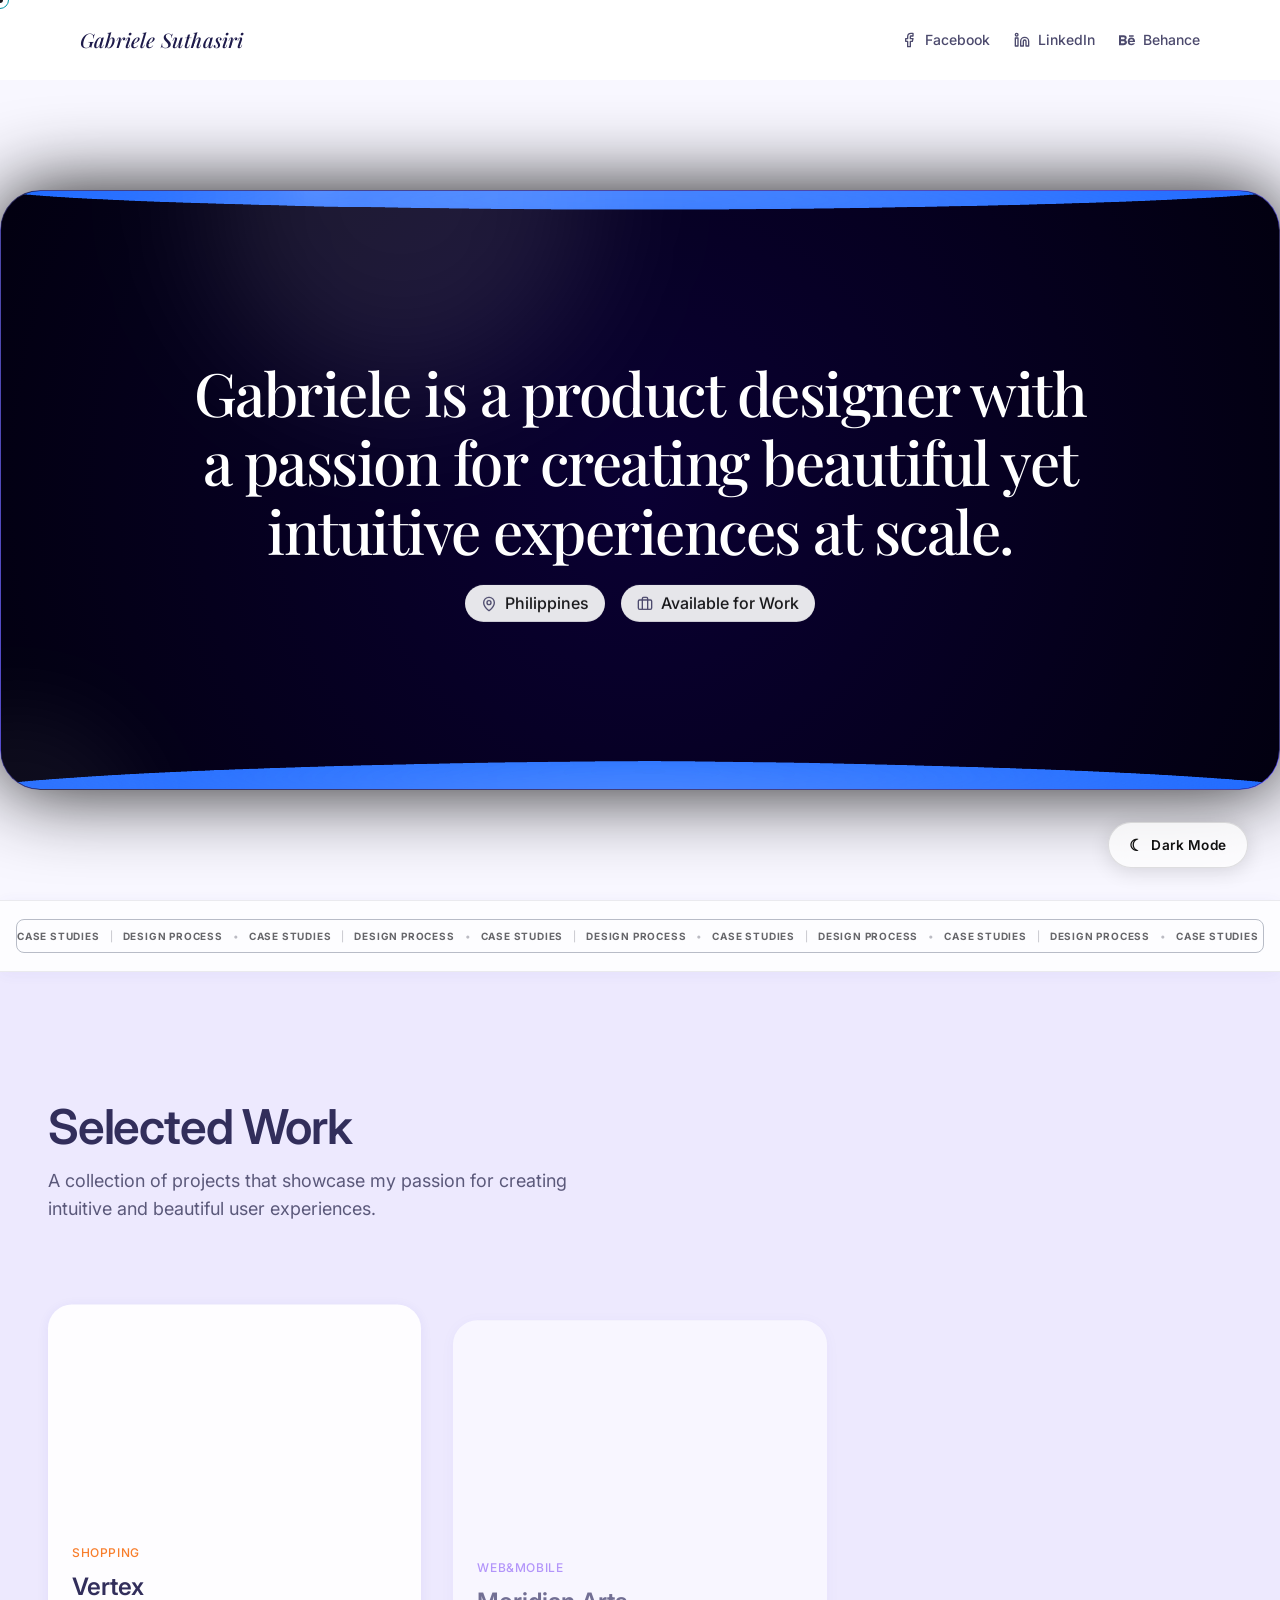
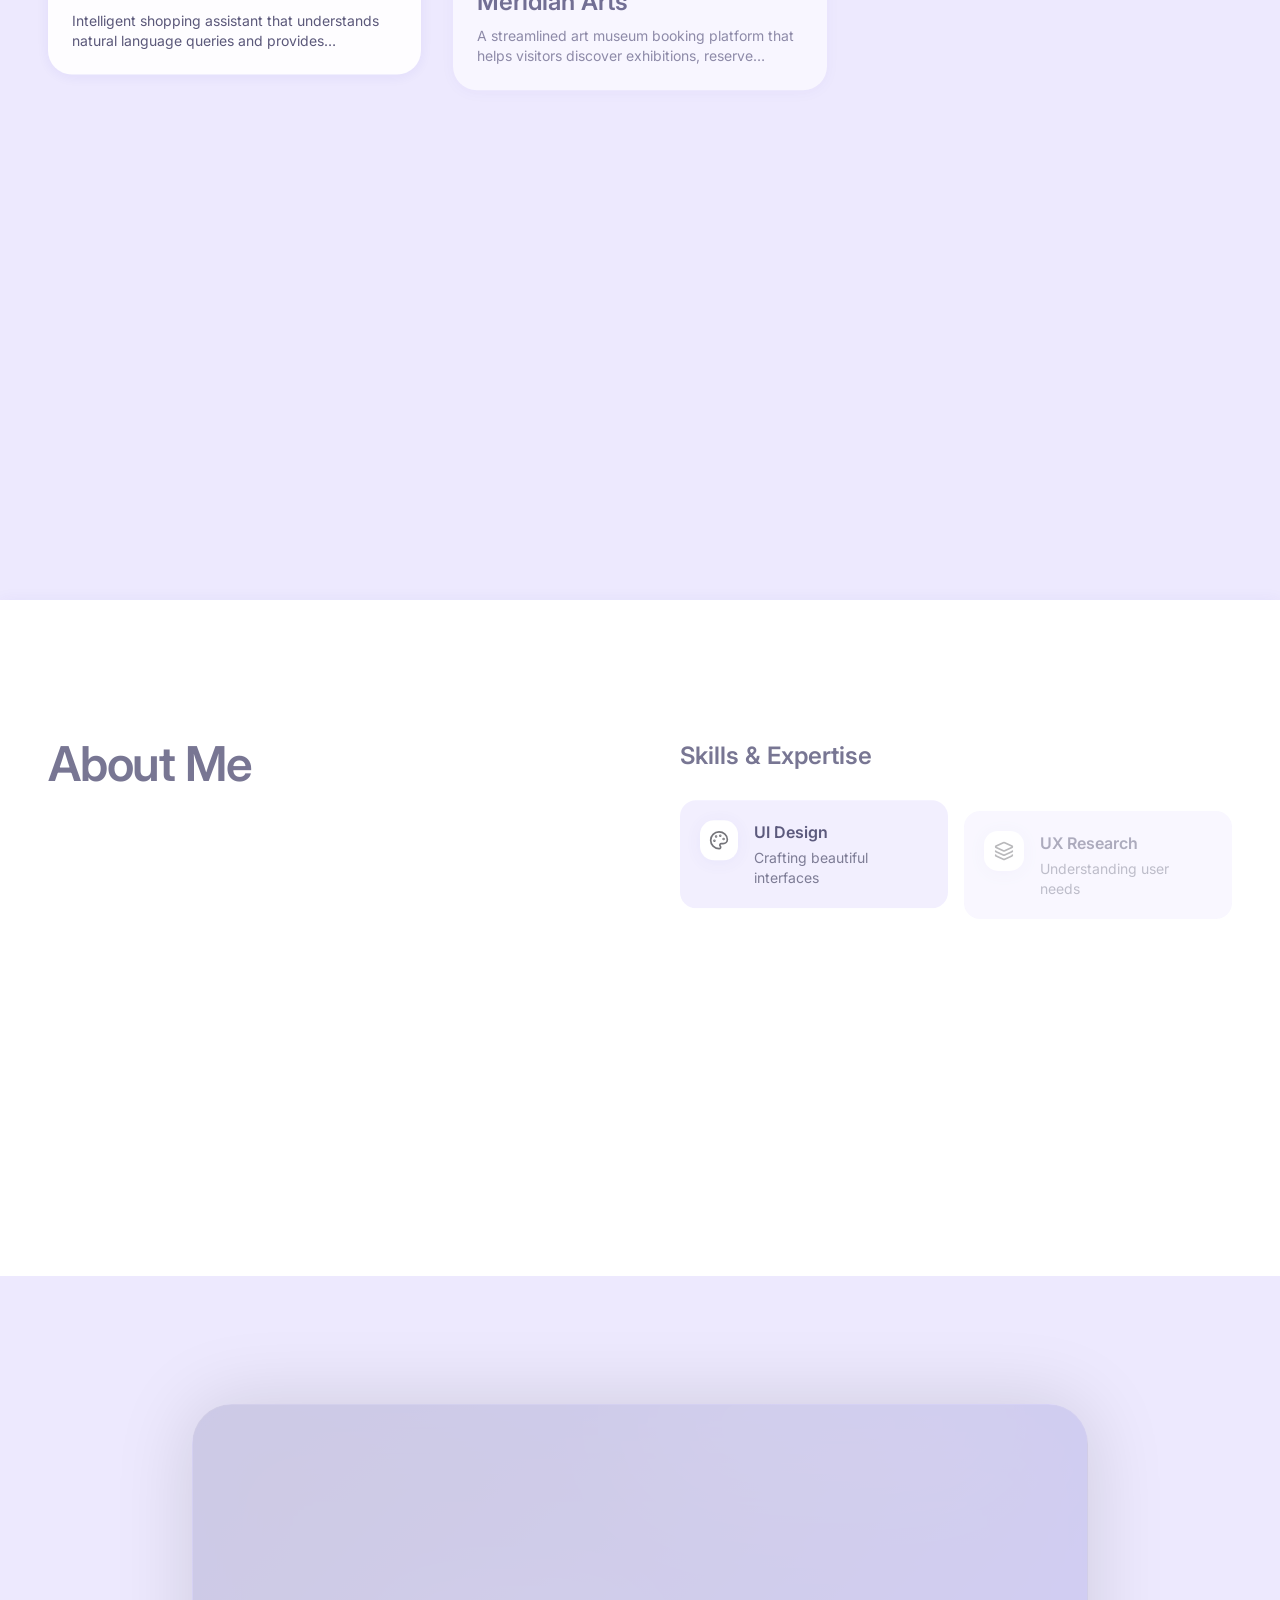
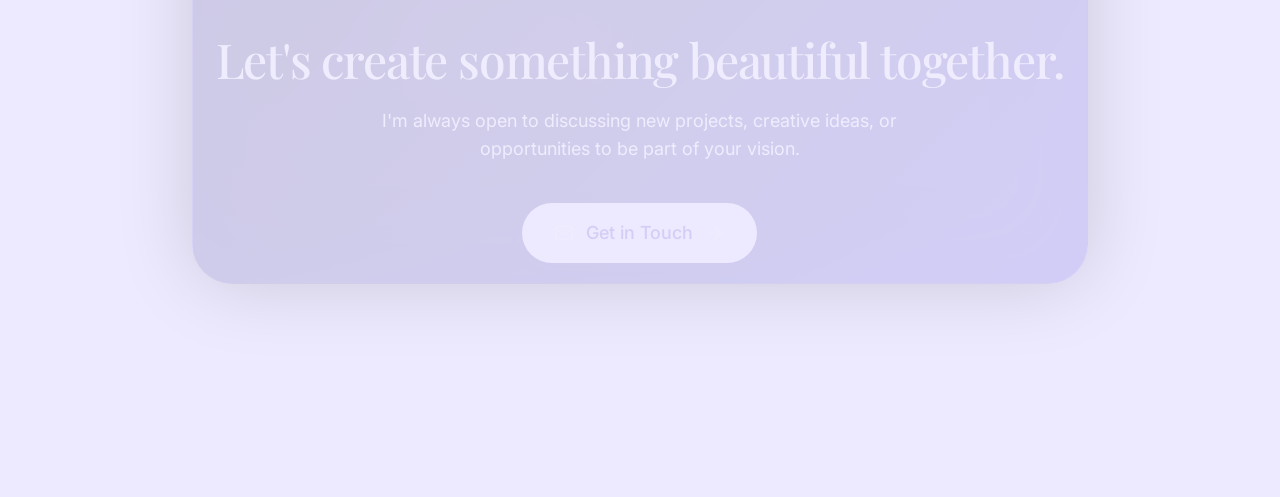
==== commit 2a36234b: "Add files via upload" ====
--- a/index.html
+++ b/index.html
@@ -3,22 +3,28 @@
   <head>
     <meta charset="UTF-8" />
     <meta name="viewport" content="width=device-width, initial-scale=1.0" />
-    <title>Gabriele Suthasiri Portfolio</title>
+    <title>Gabriele Suthasiri — UI/UX Designer & Developer Portfolio</title>
+    <meta name="description" content="Explore the portfolio of Gabriele Suthasiri, a UI/UX Designer crafting thoughtful digital experiences, interactive interfaces, and creative web designs." />
+    <link rel="canonical" href="https://gabrielesuthasiri.github.io/Portfolio/" />
 
     <!-- Open Graph / Social Media Preview -->
     <meta property="og:type" content="website" />
     <meta property="og:url" content="https://gabrielesuthasiri.github.io/Portfolio/" />
-    <meta property="og:title" content="Gabriele Suthasiri — Portfolio" />
-    <meta property="og:description" content="UI/UX Designer crafting thoughtful digital experiences." />
+    <meta property="og:title" content="Gabriele Suthasiri — UI/UX Designer & Developer Portfolio" />
+    <meta property="og:description" content="Explore the portfolio of Gabriele Suthasiri, a UI/UX Designer crafting thoughtful digital experiences, interactive interfaces, and creative web designs." />
     <meta property="og:image" content="https://gabrielesuthasiri.github.io/Portfolio/gab.png" />
     <meta property="og:image:width" content="1200" />
     <meta property="og:image:height" content="630" />
+    <meta property="og:image:alt" content="Portfolio preview image for Gabriele Suthasiri" />
+    <meta property="og:site_name" content="Gabriele Suthasiri Portfolio" />
+    <meta property="og:locale" content="en_US" />
 
     <!-- Twitter Card -->
     <meta name="twitter:card" content="summary_large_image" />
-    <meta name="twitter:title" content="Gabriele Suthasiri — Portfolio" />
-    <meta name="twitter:description" content="UI/UX Designer crafting thoughtful digital experiences." />
+    <meta name="twitter:title" content="Gabriele Suthasiri — UI/UX Designer & Developer Portfolio" />
+    <meta name="twitter:description" content="Explore the portfolio of Gabriele Suthasiri, a UI/UX Designer crafting thoughtful digital experiences, interactive interfaces, and creative web designs." />
     <meta name="twitter:image" content="https://gabrielesuthasiri.github.io/Portfolio/gab.png" />
+    <meta name="twitter:image:alt" content="Portfolio preview image for Gabriele Suthasiri" />
     <style>
 @import"https://fonts.googleapis.com/css2?family=Inter:wght@300;400;500;600;700&family=Playfair+Display:ital,wght@0,400;0,500;0,600;1,400;1,500&display=swap";*,:before,:after{--tw-border-spacing-x: 0;--tw-border-spacing-y: 0;--tw-translate-x: 0;--tw-translate-y: 0;--tw-rotate: 0;--tw-skew-x: 0;--tw-skew-y: 0;--tw-scale-x: 1;--tw-scale-y: 1;--tw-pan-x: ;--tw-pan-y: ;--tw-pinch-zoom: ;--tw-scroll-snap-strictness: proximity;--tw-gradient-from-position: ;--tw-gradient-via-position: ;--tw-gradient-to-position: ;--tw-ordinal: ;--tw-slashed-zero: ;--tw-numeric-figure: ;--tw-numeric-spacing: ;--tw-numeric-fraction: ;--tw-ring-inset: ;--tw-ring-offset-width: 0px;--tw-ring-offset-color: #fff;--tw-ring-color: rgb(59 130 246 / .5);--tw-ring-offset-shadow: 0 0 #0000;--tw-ring-shadow: 0 0 #0000;--tw-shadow: 0 0 #0000;--tw-shadow-colored: 0 0 #0000;--tw-blur: ;--tw-brightness: ;--tw-contrast: ;--tw-grayscale: ;--tw-hue-rotate: ;--tw-invert: ;--tw-saturate: ;--tw-sepia: ;--tw-drop-shadow: ;--tw-backdrop-blur: ;--tw-backdrop-brightness: ;--tw-backdrop-contrast: ;--tw-backdrop-grayscale: ;--tw-backdrop-hue-rotate: ;--tw-backdrop-invert: ;--tw-backdrop-opacity: ;--tw-backdrop-saturate: ;--tw-backdrop-sepia: ;--tw-contain-size: ;--tw-contain-layout: ;--tw-contain-paint: ;--tw-contain-style: }::backdrop{--tw-border-spacing-x: 0;--tw-border-spacing-y: 0;--tw-translate-x: 0;--tw-translate-y: 0;--tw-rotate: 0;--tw-skew-x: 0;--tw-skew-y: 0;--tw-scale-x: 1;--tw-scale-y: 1;--tw-pan-x: ;--tw-pan-y: ;--tw-pinch-zoom: ;--tw-scroll-snap-strictness: proximity;--tw-gradient-from-position: ;--tw-gradient-via-position: ;--tw-gradient-to-position: ;--tw-ordinal: ;--tw-slashed-zero: ;--tw-numeric-figure: ;--tw-numeric-spacing: ;--tw-numeric-fraction: ;--tw-ring-inset: ;--tw-ring-offset-width: 0px;--tw-ring-offset-color: #fff;--tw-ring-color: rgb(59 130 246 / .5);--tw-ring-offset-shadow: 0 0 #0000;--tw-ring-shadow: 0 0 #0000;--tw-shadow: 0 0 #0000;--tw-shadow-colored: 0 0 #0000;--tw-blur: ;--tw-brightness: ;--tw-contrast: ;--tw-grayscale: ;--tw-hue-rotate: ;--tw-invert: ;--tw-saturate: ;--tw-sepia: ;--tw-drop-shadow: ;--tw-backdrop-blur: ;--tw-backdrop-brightness: ;--tw-backdrop-contrast: ;--tw-backdrop-grayscale: ;--tw-backdrop-hue-rotate: ;--tw-backdrop-invert: ;--tw-backdrop-opacity: ;--tw-backdrop-saturate: ;--tw-backdrop-sepia: ;--tw-contain-size: ;--tw-contain-layout: ;--tw-contain-paint: ;--tw-contain-style: }*,:before,:after{box-sizing:border-box;border-width:0;border-style:solid;border-color:#e5e7eb}:before,:after{--tw-content: ""}html,:host{line-height:1.5;-webkit-text-size-adjust:100%;-moz-tab-size:4;-o-tab-size:4;tab-size:4;font-family:ui-sans-serif,system-ui,sans-serif,"Apple Color Emoji","Segoe UI Emoji",Segoe UI Symbol,"Noto Color Emoji";font-feature-settings:normal;font-variation-settings:normal;-webkit-tap-highlight-color:transparent}body{margin:0;line-height:inherit}hr{height:0;color:inherit;border-top-width:1px}abbr:where([title]){-webkit-text-decoration:underline dotted;text-decoration:underline dotted}h1,h2,h3,h4,h5,h6{font-size:inherit;font-weight:inherit}a{color:inherit;text-decoration:inherit}b,strong{font-weight:bolder}code,kbd,samp,pre{font-family:ui-monospace,SFMono-Regular,Menlo,Monaco,Consolas,Liberation Mono,Courier New,monospace;font-feature-settings:normal;font-variation-settings:normal;font-size:1em}small{font-size:80%}sub,sup{font-size:75%;line-height:0;position:relative;vertical-align:baseline}sub{bottom:-.25em}sup{top:-.5em}table{text-indent:0;border-color:inherit;border-collapse:collapse}button,input,optgroup,select,textarea{font-family:inherit;font-feature-settings:inherit;font-variation-settings:inherit;font-size:100%;font-weight:inherit;line-height:inherit;letter-spacing:inherit;color:inherit;margin:0;padding:0}button,select{text-transform:none}button,input:where([type=button]),input:where([type=reset]),input:where([type=submit]){-webkit-appearance:button;background-color:transparent;background-image:none}:-moz-focusring{outline:auto}:-moz-ui-invalid{box-shadow:none}progress{vertical-align:baseline}::-webkit-inner-spin-button,::-webkit-outer-spin-button{height:auto}[type=search]{-webkit-appearance:textfield;outline-offset:-2px}::-webkit-search-decoration{-webkit-appearance:none}::-webkit-file-upload-button{-webkit-appearance:button;font:inherit}summary{display:list-item}blockquote,dl,dd,h1,h2,h3,h4,h5,h6,hr,figure,p,pre{margin:0}fieldset{margin:0;padding:0}legend{padding:0}ol,ul,menu{list-style:none;margin:0;padding:0}dialog{padding:0}textarea{resize:vertical}input::-moz-placeholder,textarea::-moz-placeholder{opacity:1;color:#9ca3af}input::placeholder,textarea::placeholder{opacity:1;color:#9ca3af}button,[role=button]{cursor:pointer}:disabled{cursor:default}img,svg,video,canvas,audio,iframe,embed,object{display:block;vertical-align:middle}img,video{max-width:100%;height:auto}[hidden]:where(:not([hidden=until-found])){display:none}:root{--background: 0 0% 96%;--foreground: 240 10% 10%;--card: 0 0% 100%;--card-foreground: 240 10% 10%;--popover: 0 0% 100%;--popover-foreground: 240 10% 10%;--primary: 240 5.9% 10%;--primary-foreground: 0 0% 98%;--secondary: 240 4.8% 95.9%;--secondary-foreground: 240 5.9% 10%;--muted: 240 4.8% 95.9%;--muted-foreground: 240 3.8% 46.1%;--accent: 240 4.8% 95.9%;--accent-foreground: 240 5.9% 10%;--destructive: 0 84.2% 60.2%;--destructive-foreground: 0 0% 98%;--border: 240 5.9% 90%;--input: 240 5.9% 90%;--ring: 240 5.9% 10%;--radius: .625rem;--coral: #FF6B5B;--coral-light: #FF8A7A;--coral-dark: #E85A4A}*{border-color:hsl(var(--border))}html{scroll-behavior:smooth}body{background-color:hsl(var(--background));color:hsl(var(--foreground));-webkit-font-smoothing:antialiased;-moz-osx-font-smoothing:grayscale;font-family:Inter,system-ui,sans-serif;cursor:none;overflow-x:hidden}a,button,[role=button]{cursor:none}.sr-only{position:absolute;width:1px;height:1px;padding:0;margin:-1px;overflow:hidden;clip:rect(0,0,0,0);white-space:nowrap;border-width:0}.pointer-events-none{pointer-events:none}.visible{visibility:visible}.invisible{visibility:hidden}.fixed{position:fixed}.absolute{position:absolute}.relative{position:relative}.inset-0{inset:0}.inset-x-0{left:0;right:0}.inset-y-0{top:0;bottom:0}.-bottom-12{bottom:-3rem}.-left-12{left:-3rem}.-right-12{right:-3rem}.-top-12{top:-3rem}.bottom-0{bottom:0}.left-0{left:0}.left-1\/2{left:50%}.left-2{left:.5rem}.left-\[50\%\]{left:50%}.right-0{right:0}.right-1{right:.25rem}.right-2{right:.5rem}.right-3{right:.75rem}.right-4{right:1rem}.top-0{top:0}.top-1\.5{top:.375rem}.top-1\/2{top:50%}.top-3\.5{top:.875rem}.top-4{top:1rem}.top-\[1px\]{top:1px}.top-\[50\%\]{top:50%}.top-\[60\%\]{top:60%}.top-full{top:100%}.isolate{isolation:isolate}.z-10{z-index:10}.z-20{z-index:20}.z-50{z-index:50}.z-\[1\]{z-index:1}.order-first{order:-9999}.order-last{order:9999}.col-start-2{grid-column-start:2}.row-span-2{grid-row:span 2 / span 2}.row-start-1{grid-row-start:1}.\!m-0{margin:0!important}.-mx-1{margin-left:-.25rem;margin-right:-.25rem}.-my-2{margin-top:-.5rem;margin-bottom:-.5rem}.mx-2{margin-left:.5rem;margin-right:.5rem}.mx-3\.5{margin-left:.875rem;margin-right:.875rem}.mx-6{margin-left:1.5rem;margin-right:1.5rem}.mx-auto{margin-left:auto;margin-right:auto}.my-0{margin-top:0;margin-bottom:0}.my-0\.5{margin-top:.125rem;margin-bottom:.125rem}.my-1{margin-top:.25rem;margin-bottom:.25rem}.-ml-4{margin-left:-1rem}.-mt-4{margin-top:-1rem}.mb-12{margin-bottom:3rem}.mb-2{margin-bottom:.5rem}.mb-3{margin-bottom:.75rem}.mb-6{margin-bottom:1.5rem}.ml-1{margin-left:.25rem}.ml-4{margin-left:1rem}.ml-auto{margin-left:auto}.mt-1{margin-top:.25rem}.mt-1\.5{margin-top:.375rem}.mt-10{margin-top:2.5rem}.mt-2{margin-top:.5rem}.mt-4{margin-top:1rem}.mt-6{margin-top:1.5rem}.mt-auto{margin-top:auto}.line-clamp-1{overflow:hidden;display:-webkit-box;-webkit-box-orient:vertical;-webkit-line-clamp:1}.line-clamp-2{overflow:hidden;display:-webkit-box;-webkit-box-orient:vertical;-webkit-line-clamp:2}.block{display:block}.flex{display:flex}.inline-flex{display:inline-flex}.table{display:table}.table-caption{display:table-caption}.table-cell{display:table-cell}.table-row{display:table-row}.grid{display:grid}.hidden{display:none}.aspect-\[4\/5\]{aspect-ratio:4/5}.aspect-square{aspect-ratio:1 / 1}.aspect-video{aspect-ratio:16 / 9}.size-10{width:2.5rem;height:2.5rem}.size-2{width:.5rem;height:.5rem}.size-2\.5{width:.625rem;height:.625rem}.size-3{width:.75rem;height:.75rem}.size-3\.5{width:.875rem;height:.875rem}.size-4{width:1rem;height:1rem}.size-6{width:1.5rem;height:1.5rem}.size-7{width:1.75rem;height:1.75rem}.size-8{width:2rem;height:2rem}.size-9{width:2.25rem;height:2.25rem}.size-auto{width:auto;height:auto}.size-full{width:100%;height:100%}.h-1\.5{height:.375rem}.h-10{height:2.5rem}.h-12{height:3rem}.h-16{height:4rem}.h-2{height:.5rem}.h-2\.5{height:.625rem}.h-4{height:1rem}.h-5{height:1.25rem}.h-6{height:1.5rem}.h-64{height:16rem}.h-7{height:1.75rem}.h-8{height:2rem}.h-9{height:2.25rem}.h-96{height:24rem}.h-\[1\.15rem\]{height:1.15rem}.h-\[calc\(100\%-1px\)\]{height:calc(100% - 1px)}.h-\[var\(--radix-navigation-menu-viewport-height\)\]{height:var(--radix-navigation-menu-viewport-height)}.h-\[var\(--radix-select-trigger-height\)\]{height:var(--radix-select-trigger-height)}.h-auto{height:auto}.h-full{height:100%}.h-px{height:1px}.h-svh{height:100svh}.max-h-\[300px\]{max-height:300px}.min-h-0{min-height:0px}.min-h-16{min-height:4rem}.min-h-4{min-height:1rem}.min-h-screen{min-height:100vh}.min-h-svh{min-height:100svh}.w-0{width:0px}.w-1{width:.25rem}.w-10{width:2.5rem}.w-12{width:3rem}.w-2{width:.5rem}.w-2\.5{width:.625rem}.w-3{width:.75rem}.w-3\/4{width:75%}.w-4{width:1rem}.w-5{width:1.25rem}.w-64{width:16rem}.w-72{width:18rem}.w-8{width:2rem}.w-9{width:2.25rem}.w-96{width:24rem}.w-\[100px\]{width:100px}.w-auto{width:auto}.w-fit{width:-moz-fit-content;width:fit-content}.w-full{width:100%}.w-max{width:-moz-max-content;width:max-content}.w-px{width:1px}.min-w-0{min-width:0px}.min-w-10{min-width:2.5rem}.min-w-5{min-width:1.25rem}.min-w-8{min-width:2rem}.min-w-9{min-width:2.25rem}.min-w-\[12rem\]{min-width:12rem}.min-w-\[8rem\]{min-width:8rem}.min-w-\[var\(--radix-select-trigger-width\)\]{min-width:var(--radix-select-trigger-width)}.max-w-4xl{max-width:56rem}.max-w-6xl{max-width:72rem}.max-w-7xl{max-width:80rem}.max-w-\[calc\(100\%-2rem\)\]{max-width:calc(100% - 2rem)}.max-w-max{max-width:-moz-max-content;max-width:max-content}.max-w-sm{max-width:24rem}.max-w-xl{max-width:36rem}.flex-1{flex:1 1 0%}.shrink-0{flex-shrink:0}.grow{flex-grow:1}.grow-0{flex-grow:0}.basis-full{flex-basis:100%}.caption-bottom{caption-side:bottom}.border-collapse{border-collapse:collapse}.-translate-x-1\/2{--tw-translate-x: -50%;transform:translate(var(--tw-translate-x),var(--tw-translate-y)) rotate(var(--tw-rotate)) skew(var(--tw-skew-x)) skewY(var(--tw-skew-y)) scaleX(var(--tw-scale-x)) scaleY(var(--tw-scale-y))}.-translate-x-px{--tw-translate-x: -1px;transform:translate(var(--tw-translate-x),var(--tw-translate-y)) rotate(var(--tw-rotate)) skew(var(--tw-skew-x)) skewY(var(--tw-skew-y)) scaleX(var(--tw-scale-x)) scaleY(var(--tw-scale-y))}.-translate-y-1\/2{--tw-translate-y: -50%;transform:translate(var(--tw-translate-x),var(--tw-translate-y)) rotate(var(--tw-rotate)) skew(var(--tw-skew-x)) skewY(var(--tw-skew-y)) scaleX(var(--tw-scale-x)) scaleY(var(--tw-scale-y))}.translate-x-1\/2{--tw-translate-x: 50%;transform:translate(var(--tw-translate-x),var(--tw-translate-y)) rotate(var(--tw-rotate)) skew(var(--tw-skew-x)) skewY(var(--tw-skew-y)) scaleX(var(--tw-scale-x)) scaleY(var(--tw-scale-y))}.translate-x-\[-50\%\]{--tw-translate-x: -50%;transform:translate(var(--tw-translate-x),var(--tw-translate-y)) rotate(var(--tw-rotate)) skew(var(--tw-skew-x)) skewY(var(--tw-skew-y)) scaleX(var(--tw-scale-x)) scaleY(var(--tw-scale-y))}.translate-x-px{--tw-translate-x: 1px;transform:translate(var(--tw-translate-x),var(--tw-translate-y)) rotate(var(--tw-rotate)) skew(var(--tw-skew-x)) skewY(var(--tw-skew-y)) scaleX(var(--tw-scale-x)) scaleY(var(--tw-scale-y))}.translate-y-0\.5{--tw-translate-y: .125rem;transform:translate(var(--tw-translate-x),var(--tw-translate-y)) rotate(var(--tw-rotate)) skew(var(--tw-skew-x)) skewY(var(--tw-skew-y)) scaleX(var(--tw-scale-x)) scaleY(var(--tw-scale-y))}.translate-y-1\/2{--tw-translate-y: 50%;transform:translate(var(--tw-translate-x),var(--tw-translate-y)) rotate(var(--tw-rotate)) skew(var(--tw-skew-x)) skewY(var(--tw-skew-y)) scaleX(var(--tw-scale-x)) scaleY(var(--tw-scale-y))}.translate-y-2{--tw-translate-y: .5rem;transform:translate(var(--tw-translate-x),var(--tw-translate-y)) rotate(var(--tw-rotate)) skew(var(--tw-skew-x)) skewY(var(--tw-skew-y)) scaleX(var(--tw-scale-x)) scaleY(var(--tw-scale-y))}.translate-y-\[-50\%\]{--tw-translate-y: -50%;transform:translate(var(--tw-translate-x),var(--tw-translate-y)) rotate(var(--tw-rotate)) skew(var(--tw-skew-x)) skewY(var(--tw-skew-y)) scaleX(var(--tw-scale-x)) scaleY(var(--tw-scale-y))}.translate-y-\[calc\(-50\%_-_2px\)\]{--tw-translate-y: calc(-50% - 2px) ;transform:translate(var(--tw-translate-x),var(--tw-translate-y)) rotate(var(--tw-rotate)) skew(var(--tw-skew-x)) skewY(var(--tw-skew-y)) scaleX(var(--tw-scale-x)) scaleY(var(--tw-scale-y))}.rotate-45{--tw-rotate: 45deg;transform:translate(var(--tw-translate-x),var(--tw-translate-y)) rotate(var(--tw-rotate)) skew(var(--tw-skew-x)) skewY(var(--tw-skew-y)) scaleX(var(--tw-scale-x)) scaleY(var(--tw-scale-y))}.rotate-90{--tw-rotate: 90deg;transform:translate(var(--tw-translate-x),var(--tw-translate-y)) rotate(var(--tw-rotate)) skew(var(--tw-skew-x)) skewY(var(--tw-skew-y)) scaleX(var(--tw-scale-x)) scaleY(var(--tw-scale-y))}.transform{transform:translate(var(--tw-translate-x),var(--tw-translate-y)) rotate(var(--tw-rotate)) skew(var(--tw-skew-x)) skewY(var(--tw-skew-y)) scaleX(var(--tw-scale-x)) scaleY(var(--tw-scale-y))}@keyframes caret-blink{0%,70%,to{opacity:1}20%,50%{opacity:0}}.animate-caret-blink{animation:caret-blink 1.25s ease-out infinite}@keyframes pulse{50%{opacity:.5}}.animate-pulse{animation:pulse 2s cubic-bezier(.4,0,.6,1) infinite}@keyframes spin{to{transform:rotate(360deg)}}.animate-spin{animation:spin 1s linear infinite}.cursor-default{cursor:default}.cursor-text{cursor:text}.touch-none{touch-action:none}.select-none{-webkit-user-select:none;-moz-user-select:none;user-select:none}.resize-none{resize:none}.scroll-my-1{scroll-margin-top:.25rem;scroll-margin-bottom:.25rem}.scroll-py-1{scroll-padding-top:.25rem;scroll-padding-bottom:.25rem}.list-disc{list-style-type:disc}.list-none{list-style-type:none}.auto-rows-min{grid-auto-rows:min-content}.grid-cols-1{grid-template-columns:repeat(1,minmax(0,1fr))}.grid-cols-\[0_1fr\]{grid-template-columns:0 1fr}.grid-rows-\[auto_auto\]{grid-template-rows:auto auto}.flex-row{flex-direction:row}.flex-col{flex-direction:column}.flex-col-reverse{flex-direction:column-reverse}.flex-wrap{flex-wrap:wrap}.place-content-center{place-content:center}.items-start{align-items:flex-start}.items-end{align-items:flex-end}.items-center{align-items:center}.items-stretch{align-items:stretch}.justify-start{justify-content:flex-start}.justify-center{justify-content:center}.justify-between{justify-content:space-between}.justify-items-start{justify-items:start}.gap-0\.5{gap:.125rem}.gap-1{gap:.25rem}.gap-1\.5{gap:.375rem}.gap-12{gap:3rem}.gap-2{gap:.5rem}.gap-2\.5{gap:.625rem}.gap-3{gap:.75rem}.gap-4{gap:1rem}.gap-6{gap:1.5rem}.gap-7{gap:1.75rem}.gap-\[--spacing\(var\(--gap\)\)\]{gap:var(--spacing(var(--gap)))}.gap-y-0\.5{row-gap:.125rem}.space-y-4>:not([hidden])~:not([hidden]){--tw-space-y-reverse: 0;margin-top:calc(1rem * calc(1 - var(--tw-space-y-reverse)));margin-bottom:calc(1rem * var(--tw-space-y-reverse))}.self-start{align-self:flex-start}.self-stretch{align-self:stretch}.justify-self-end{justify-self:end}.overflow-auto{overflow:auto}.overflow-hidden{overflow:hidden}.overflow-x-auto{overflow-x:auto}.overflow-y-auto{overflow-y:auto}.overflow-x-hidden{overflow-x:hidden}.whitespace-nowrap{white-space:nowrap}.text-balance{text-wrap:balance}.break-words{overflow-wrap:break-word}.rounded-2xl{border-radius:1rem}.rounded-3xl{border-radius:1.5rem}.rounded-\[2px\]{border-radius:2px}.rounded-\[4px\]{border-radius:4px}.rounded-\[calc\(var\(--radius\)-5px\)\]{border-radius:calc(var(--radius) - 5px)}.rounded-\[inherit\]{border-radius:inherit}.rounded-full{border-radius:9999px}.rounded-lg{border-radius:var(--radius)}.rounded-md{border-radius:calc(var(--radius) - 2px)}.rounded-none{border-radius:0}.rounded-sm{border-radius:calc(var(--radius) - 4px)}.rounded-xl{border-radius:calc(var(--radius) + 4px)}.rounded-xs{border-radius:calc(var(--radius) - 6px)}.rounded-l-md{border-top-left-radius:calc(var(--radius) - 2px);border-bottom-left-radius:calc(var(--radius) - 2px)}.rounded-r-md{border-top-right-radius:calc(var(--radius) - 2px);border-bottom-right-radius:calc(var(--radius) - 2px)}.rounded-tl-sm{border-top-left-radius:calc(var(--radius) - 4px)}.border{border-width:1px}.border-0{border-width:0px}.border-\[1\.5px\]{border-width:1.5px}.border-y{border-top-width:1px;border-bottom-width:1px}.border-b{border-bottom-width:1px}.border-l{border-left-width:1px}.border-r{border-right-width:1px}.border-t{border-top-width:1px}.border-dashed{border-style:dashed}.border-border{border-color:hsl(var(--border))}.border-border\/50{border-color:hsl(var(--border) / .5)}.border-input{border-color:hsl(var(--input))}.border-primary{border-color:hsl(var(--primary))}.border-sidebar-border{border-color:hsl(var(--sidebar-border))}.border-transparent{border-color:transparent}.border-zinc-200{--tw-border-opacity: 1;border-color:rgb(228 228 231 / var(--tw-border-opacity, 1))}.border-l-transparent{border-left-color:transparent}.border-t-transparent{border-top-color:transparent}.bg-accent{background-color:hsl(var(--accent))}.bg-background{background-color:hsl(var(--background))}.bg-black\/0{background-color:#0000}.bg-black\/50{background-color:#00000080}.bg-border{background-color:hsl(var(--border))}.bg-card{background-color:hsl(var(--card))}.bg-destructive{--tw-bg-opacity: 1;background-color:hsl(var(--destructive) / var(--tw-bg-opacity, 1))}.bg-foreground{background-color:hsl(var(--foreground))}.bg-input{background-color:hsl(var(--input))}.bg-muted{background-color:hsl(var(--muted))}.bg-muted\/50{background-color:hsl(var(--muted) / .5)}.bg-popover{background-color:hsl(var(--popover))}.bg-primary{background-color:hsl(var(--primary))}.bg-primary\/20{background-color:hsl(var(--primary) / .2)}.bg-secondary{background-color:hsl(var(--secondary))}.bg-sidebar{background-color:hsl(var(--sidebar-background))}.bg-sidebar-border{background-color:hsl(var(--sidebar-border))}.bg-transparent{background-color:transparent}.bg-white{--tw-bg-opacity: 1;background-color:rgb(255 255 255 / var(--tw-bg-opacity, 1))}.bg-white\/10{background-color:#ffffff1a}.bg-white\/5{background-color:#ffffff0d}.bg-white\/80{background-color:#fffc}.bg-zinc-300{--tw-bg-opacity: 1;background-color:rgb(212 212 216 / var(--tw-bg-opacity, 1))}.bg-zinc-50{--tw-bg-opacity: 1;background-color:rgb(250 250 250 / var(--tw-bg-opacity, 1))}.fill-current{fill:currentColor}.fill-foreground{fill:hsl(var(--foreground))}.fill-primary{fill:hsl(var(--primary))}.object-cover{-o-object-fit:cover;object-fit:cover}.p-0{padding:0}.p-1{padding:.25rem}.p-2{padding:.5rem}.p-3{padding:.75rem}.p-4{padding:1rem}.p-5{padding:1.25rem}.p-6{padding:1.5rem}.p-8{padding:2rem}.p-\[3px\]{padding:3px}.p-px{padding:1px}.px-1{padding-left:.25rem;padding-right:.25rem}.px-1\.5{padding-left:.375rem;padding-right:.375rem}.px-2{padding-left:.5rem;padding-right:.5rem}.px-2\.5{padding-left:.625rem;padding-right:.625rem}.px-3{padding-left:.75rem;padding-right:.75rem}.px-4{padding-left:1rem;padding-right:1rem}.px-6{padding-left:1.5rem;padding-right:1.5rem}.px-8{padding-left:2rem;padding-right:2rem}.py-0\.5{padding-top:.125rem;padding-bottom:.125rem}.py-1{padding-top:.25rem;padding-bottom:.25rem}.py-1\.5{padding-top:.375rem;padding-bottom:.375rem}.py-2{padding-top:.5rem;padding-bottom:.5rem}.py-20{padding-top:5rem;padding-bottom:5rem}.py-3{padding-top:.75rem;padding-bottom:.75rem}.py-4{padding-top:1rem;padding-bottom:1rem}.py-6{padding-top:1.5rem;padding-bottom:1.5rem}.py-8{padding-top:2rem;padding-bottom:2rem}.pb-3{padding-bottom:.75rem}.pb-4{padding-bottom:1rem}.pl-2{padding-left:.5rem}.pl-3{padding-left:.75rem}.pl-4{padding-left:1rem}.pl-8{padding-left:2rem}.pr-1{padding-right:.25rem}.pr-2{padding-right:.5rem}.pr-2\.5{padding-right:.625rem}.pr-3{padding-right:.75rem}.pr-8{padding-right:2rem}.pt-0{padding-top:0}.pt-20{padding-top:5rem}.pt-3{padding-top:.75rem}.pt-4{padding-top:1rem}.text-left{text-align:left}.text-center{text-align:center}.align-middle{vertical-align:middle}.font-mono{font-family:ui-monospace,SFMono-Regular,Menlo,Monaco,Consolas,Liberation Mono,Courier New,monospace}.font-sans{font-family:ui-sans-serif,system-ui,sans-serif,"Apple Color Emoji","Segoe UI Emoji",Segoe UI Symbol,"Noto Color Emoji"}.text-2xl{font-size:1.5rem;line-height:2rem}.text-3xl{font-size:1.875rem;line-height:2.25rem}.text-\[0\.8rem\]{font-size:.8rem}.text-base{font-size:1rem;line-height:1.5rem}.text-lg{font-size:1.125rem;line-height:1.75rem}.text-sm{font-size:.875rem;line-height:1.25rem}.text-sm\/relaxed{font-size:.875rem;line-height:1.625}.text-xl{font-size:1.25rem;line-height:1.75rem}.text-xs{font-size:.75rem;line-height:1rem}.font-medium{font-weight:500}.font-normal{font-weight:400}.font-semibold{font-weight:600}.uppercase{text-transform:uppercase}.tabular-nums{--tw-numeric-spacing: tabular-nums;font-variant-numeric:var(--tw-ordinal) var(--tw-slashed-zero) var(--tw-numeric-figure) var(--tw-numeric-spacing) var(--tw-numeric-fraction)}.leading-none{line-height:1}.leading-normal{line-height:1.5}.leading-relaxed{line-height:1.625}.leading-snug{line-height:1.375}.leading-tight{line-height:1.25}.tracking-tight{letter-spacing:-.025em}.tracking-wider{letter-spacing:.05em}.tracking-widest{letter-spacing:.1em}.text-accent-foreground{color:hsl(var(--accent-foreground))}.text-background{color:hsl(var(--background))}.text-card-foreground{color:hsl(var(--card-foreground))}.text-current{color:currentColor}.text-destructive{--tw-text-opacity: 1;color:hsl(var(--destructive) / var(--tw-text-opacity, 1))}.text-foreground{color:hsl(var(--foreground))}.text-muted-foreground{color:hsl(var(--muted-foreground))}.text-popover-foreground{color:hsl(var(--popover-foreground))}.text-primary{color:hsl(var(--primary))}.text-primary-foreground{color:hsl(var(--primary-foreground))}.text-secondary-foreground{color:hsl(var(--secondary-foreground))}.text-sidebar-foreground{color:hsl(var(--sidebar-foreground))}.text-sidebar-foreground\/70{color:hsl(var(--sidebar-foreground) / .7)}.text-white{--tw-text-opacity: 1;color:rgb(255 255 255 / var(--tw-text-opacity, 1))}.text-white\/80{color:#fffc}.text-zinc-400{--tw-text-opacity: 1;color:rgb(161 161 170 / var(--tw-text-opacity, 1))}.text-zinc-500{--tw-text-opacity: 1;color:rgb(113 113 122 / var(--tw-text-opacity, 1))}.text-zinc-600{--tw-text-opacity: 1;color:rgb(82 82 91 / var(--tw-text-opacity, 1))}.text-zinc-700{--tw-text-opacity: 1;color:rgb(63 63 70 / var(--tw-text-opacity, 1))}.text-zinc-900{--tw-text-opacity: 1;color:rgb(24 24 27 / var(--tw-text-opacity, 1))}.underline-offset-4{text-underline-offset:4px}.opacity-0{opacity:0}.opacity-50{opacity:.5}.opacity-70{opacity:.7}.shadow{--tw-shadow: 0 1px 3px 0 rgb(0 0 0 / .1), 0 1px 2px -1px rgb(0 0 0 / .1);--tw-shadow-colored: 0 1px 3px 0 var(--tw-shadow-color), 0 1px 2px -1px var(--tw-shadow-color);box-shadow:var(--tw-ring-offset-shadow, 0 0 #0000),var(--tw-ring-shadow, 0 0 #0000),var(--tw-shadow)}.shadow-\[0_0_0_1px_hsl\(var\(--sidebar-border\)\)\]{--tw-shadow: 0 0 0 1px hsl(var(--sidebar-border));--tw-shadow-colored: 0 0 0 1px var(--tw-shadow-color);box-shadow:var(--tw-ring-offset-shadow, 0 0 #0000),var(--tw-ring-shadow, 0 0 #0000),var(--tw-shadow)}.shadow-lg{--tw-shadow: 0 10px 15px -3px rgb(0 0 0 / .1), 0 4px 6px -4px rgb(0 0 0 / .1);--tw-shadow-colored: 0 10px 15px -3px var(--tw-shadow-color), 0 4px 6px -4px var(--tw-shadow-color);box-shadow:var(--tw-ring-offset-shadow, 0 0 #0000),var(--tw-ring-shadow, 0 0 #0000),var(--tw-shadow)}.shadow-md{--tw-shadow: 0 4px 6px -1px rgb(0 0 0 / .1), 0 2px 4px -2px rgb(0 0 0 / .1);--tw-shadow-colored: 0 4px 6px -1px var(--tw-shadow-color), 0 2px 4px -2px var(--tw-shadow-color);box-shadow:var(--tw-ring-offset-shadow, 0 0 #0000),var(--tw-ring-shadow, 0 0 #0000),var(--tw-shadow)}.shadow-none{--tw-shadow: 0 0 #0000;--tw-shadow-colored: 0 0 #0000;box-shadow:var(--tw-ring-offset-shadow, 0 0 #0000),var(--tw-ring-shadow, 0 0 #0000),var(--tw-shadow)}.shadow-sm{--tw-shadow: 0 1px 2px 0 rgb(0 0 0 / .05);--tw-shadow-colored: 0 1px 2px 0 var(--tw-shadow-color);box-shadow:var(--tw-ring-offset-shadow, 0 0 #0000),var(--tw-ring-shadow, 0 0 #0000),var(--tw-shadow)}.shadow-xl{--tw-shadow: 0 20px 25px -5px rgb(0 0 0 / .1), 0 8px 10px -6px rgb(0 0 0 / .1);--tw-shadow-colored: 0 20px 25px -5px var(--tw-shadow-color), 0 8px 10px -6px var(--tw-shadow-color);box-shadow:var(--tw-ring-offset-shadow, 0 0 #0000),var(--tw-ring-shadow, 0 0 #0000),var(--tw-shadow)}.shadow-xs{--tw-shadow: 0 1px 2px 0 rgb(0 0 0 / .05);--tw-shadow-colored: 0 1px 2px 0 var(--tw-shadow-color);box-shadow:var(--tw-ring-offset-shadow, 0 0 #0000),var(--tw-ring-shadow, 0 0 #0000),var(--tw-shadow)}.outline-none{outline:2px solid transparent;outline-offset:2px}.outline{outline-style:solid}.ring-0{--tw-ring-offset-shadow: var(--tw-ring-inset) 0 0 0 var(--tw-ring-offset-width) var(--tw-ring-offset-color);--tw-ring-shadow: var(--tw-ring-inset) 0 0 0 calc(0px + var(--tw-ring-offset-width)) var(--tw-ring-color);box-shadow:var(--tw-ring-offset-shadow),var(--tw-ring-shadow),var(--tw-shadow, 0 0 #0000)}.ring-ring\/50{--tw-ring-color: hsl(var(--ring) / .5)}.ring-sidebar-ring{--tw-ring-color: hsl(var(--sidebar-ring))}.ring-offset-background{--tw-ring-offset-color: hsl(var(--background))}.blur-2xl{--tw-blur: blur(40px);filter:var(--tw-blur) var(--tw-brightness) var(--tw-contrast) var(--tw-grayscale) var(--tw-hue-rotate) var(--tw-invert) var(--tw-saturate) var(--tw-sepia) var(--tw-drop-shadow)}.blur-3xl{--tw-blur: blur(64px);filter:var(--tw-blur) var(--tw-brightness) var(--tw-contrast) var(--tw-grayscale) var(--tw-hue-rotate) var(--tw-invert) var(--tw-saturate) var(--tw-sepia) var(--tw-drop-shadow)}.filter{filter:var(--tw-blur) var(--tw-brightness) var(--tw-contrast) var(--tw-grayscale) var(--tw-hue-rotate) var(--tw-invert) var(--tw-saturate) var(--tw-sepia) var(--tw-drop-shadow)}.backdrop-blur-md{--tw-backdrop-blur: blur(12px);-webkit-backdrop-filter:var(--tw-backdrop-blur) var(--tw-backdrop-brightness) var(--tw-backdrop-contrast) var(--tw-backdrop-grayscale) var(--tw-backdrop-hue-rotate) var(--tw-backdrop-invert) var(--tw-backdrop-opacity) var(--tw-backdrop-saturate) var(--tw-backdrop-sepia);backdrop-filter:var(--tw-backdrop-blur) var(--tw-backdrop-brightness) var(--tw-backdrop-contrast) var(--tw-backdrop-grayscale) var(--tw-backdrop-hue-rotate) var(--tw-backdrop-invert) var(--tw-backdrop-opacity) var(--tw-backdrop-saturate) var(--tw-backdrop-sepia)}.transition{transition-property:color,background-color,border-color,text-decoration-color,fill,stroke,opacity,box-shadow,transform,filter,backdrop-filter;transition-timing-function:cubic-bezier(.4,0,.2,1);transition-duration:.15s}.transition-\[color\,box-shadow\]{transition-property:color,box-shadow;transition-timing-function:cubic-bezier(.4,0,.2,1);transition-duration:.15s}.transition-\[left\,right\,width\]{transition-property:left,right,width;transition-timing-function:cubic-bezier(.4,0,.2,1);transition-duration:.15s}.transition-\[margin\,opacity\]{transition-property:margin,opacity;transition-timing-function:cubic-bezier(.4,0,.2,1);transition-duration:.15s}.transition-\[width\,height\,padding\]{transition-property:width,height,padding;transition-timing-function:cubic-bezier(.4,0,.2,1);transition-duration:.15s}.transition-\[width\]{transition-property:width;transition-timing-function:cubic-bezier(.4,0,.2,1);transition-duration:.15s}.transition-all{transition-property:all;transition-timing-function:cubic-bezier(.4,0,.2,1);transition-duration:.15s}.transition-colors{transition-property:color,background-color,border-color,text-decoration-color,fill,stroke;transition-timing-function:cubic-bezier(.4,0,.2,1);transition-duration:.15s}.transition-none{transition-property:none}.transition-opacity{transition-property:opacity;transition-timing-function:cubic-bezier(.4,0,.2,1);transition-duration:.15s}.transition-shadow{transition-property:box-shadow;transition-timing-function:cubic-bezier(.4,0,.2,1);transition-duration:.15s}.transition-transform{transition-property:transform;transition-timing-function:cubic-bezier(.4,0,.2,1);transition-duration:.15s}.duration-100{transition-duration:.1s}.duration-1000{transition-duration:1s}.duration-200{transition-duration:.2s}.duration-300{transition-duration:.3s}.duration-500{transition-duration:.5s}.ease-in-out{transition-timing-function:cubic-bezier(.4,0,.2,1)}.ease-linear{transition-timing-function:linear}@keyframes enter{0%{opacity:var(--tw-enter-opacity, 1);transform:translate3d(var(--tw-enter-translate-x, 0),var(--tw-enter-translate-y, 0),0) scale3d(var(--tw-enter-scale, 1),var(--tw-enter-scale, 1),var(--tw-enter-scale, 1)) rotate(var(--tw-enter-rotate, 0))}}@keyframes exit{to{opacity:var(--tw-exit-opacity, 1);transform:translate3d(var(--tw-exit-translate-x, 0),var(--tw-exit-translate-y, 0),0) scale3d(var(--tw-exit-scale, 1),var(--tw-exit-scale, 1),var(--tw-exit-scale, 1)) rotate(var(--tw-exit-rotate, 0))}}.animate-in{animation-name:enter;animation-duration:.15s;--tw-enter-opacity: initial;--tw-enter-scale: initial;--tw-enter-rotate: initial;--tw-enter-translate-x: initial;--tw-enter-translate-y: initial}.fade-in-0{--tw-enter-opacity: 0}.zoom-in-95{--tw-enter-scale: .95}.duration-100{animation-duration:.1s}.duration-1000{animation-duration:1s}.duration-200{animation-duration:.2s}.duration-300{animation-duration:.3s}.duration-500{animation-duration:.5s}.ease-in-out{animation-timing-function:cubic-bezier(.4,0,.2,1)}.ease-linear{animation-timing-function:linear}.\[--cell-size\:--spacing\(8\)\]{--cell-size: var(--spacing(8))}.custom-cursor{position:fixed;width:20px;height:20px;border:2px solid #18181B;border-radius:50%;pointer-events:none;z-index:9999;transform:translate(-50%,-50%);transition:width .2s ease,height .2s ease,background-color .2s ease,border-color .2s ease;mix-blend-mode:difference}.custom-cursor.hover{width:60px;height:60px;background-color:#18181b1a;border-color:#18181b}.custom-cursor.view{width:80px;height:80px;background-color:#18181b;border-color:#18181b;display:flex;align-items:center;justify-content:center}.custom-cursor-dot{position:fixed;width:6px;height:6px;background-color:#18181b;border-radius:50%;pointer-events:none;z-index:10000;transform:translate(-50%,-50%)}@media(pointer:coarse){body,a,button,[role=button]{cursor:auto!important}.custom-cursor,.custom-cursor-dot{display:none!important}}@keyframes marquee{0%{transform:translate(0)}to{transform:translate(-50%)}}.marquee-track{animation:marquee 30s linear infinite}.marquee-track:hover{animation-play-state:paused}.hero-gradient{background:linear-gradient(135deg,#ff8a7a,#ff6b5b,#e85a4a)}html.lenis,html.lenis body{height:auto}.lenis.lenis-smooth{scroll-behavior:auto!important}.lenis.lenis-smooth [data-lenis-prevent]{overscroll-behavior:contain}.lenis.lenis-stopped{overflow:hidden}.lenis.lenis-scrolling iframe{pointer-events:none}.project-card{transition:transform .4s cubic-bezier(.25,.46,.45,.94),box-shadow .4s cubic-bezier(.25,.46,.45,.94)}.project-card:hover{transform:translateY(-8px) scale(1.02);box-shadow:0 25px 50px -12px #00000026}.project-card-image{transition:transform .6s cubic-bezier(.25,.46,.45,.94)}.project-card:hover .project-card-image{transform:scale(1.05)}.btn-primary{position:relative;overflow:hidden;transition:all .3s ease}.btn-primary:before{content:"";position:absolute;top:0;left:-100%;width:100%;height:100%;background:linear-gradient(90deg,transparent,rgba(255,255,255,.2),transparent);transition:left .5s ease}.btn-primary:hover:before{left:100%}.link-underline{position:relative}.link-underline:after{content:"";position:absolute;bottom:-2px;left:0;width:0;height:1px;background-color:currentColor;transition:width .3s ease}.link-underline:hover:after{width:100%}@keyframes fadeInUp{0%{opacity:0;transform:translateY(30px)}to{opacity:1;transform:translateY(0)}}.animate-fade-in-up{animation:fadeInUp .8s ease forwards}.stagger-1{animation-delay:.1s}.stagger-2{animation-delay:.2s}.stagger-3{animation-delay:.3s}.stagger-4{animation-delay:.4s}.stagger-5{animation-delay:.5s}.phone-frame{border-radius:40px;box-shadow:0 0 0 12px #1a1a1a,0 0 0 14px #333,0 25px 50px -12px #0006;overflow:hidden;position:relative}.phone-frame:before{content:"";position:absolute;top:0;left:50%;transform:translate(-50%);width:150px;height:30px;background:#1a1a1a;border-radius:0 0 20px 20px;z-index:10}@keyframes bounce{0%,20%,50%,80%,to{transform:translateY(0)}40%{transform:translateY(-10px)}60%{transform:translateY(-5px)}}.scroll-indicator{animation:bounce 2s infinite}@media(max-width:768px){.hero-text{font-size:1.75rem!important;line-height:1.3!important}}.pill{display:inline-flex;align-items:center;gap:.5rem;border-radius:9999px;padding:.5rem 1rem;font-size:.875rem;line-height:1.25rem;font-weight:500;background:#ffffffe6;-webkit-backdrop-filter:blur(10px);backdrop-filter:blur(10px)}.section-reveal{opacity:0;transform:translateY(40px);transition:opacity .8s ease,transform .8s ease}.section-reveal.visible{opacity:1;transform:translateY(0)}.selection\:bg-primary *::-moz-selection{background-color:hsl(var(--primary))}.selection\:bg-primary *::selection{background-color:hsl(var(--primary))}.selection\:text-primary-foreground *::-moz-selection{color:hsl(var(--primary-foreground))}.selection\:text-primary-foreground *::selection{color:hsl(var(--primary-foreground))}.selection\:bg-primary::-moz-selection{background-color:hsl(var(--primary))}.selection\:bg-primary::selection{background-color:hsl(var(--primary))}.selection\:text-primary-foreground::-moz-selection{color:hsl(var(--primary-foreground))}.selection\:text-primary-foreground::selection{color:hsl(var(--primary-foreground))}.file\:inline-flex::file-selector-button{display:inline-flex}.file\:h-7::file-selector-button{height:1.75rem}.file\:border-0::file-selector-button{border-width:0px}.file\:bg-transparent::file-selector-button{background-color:transparent}.file\:text-sm::file-selector-button{font-size:.875rem;line-height:1.25rem}.file\:font-medium::file-selector-button{font-weight:500}.file\:text-foreground::file-selector-button{color:hsl(var(--foreground))}.placeholder\:text-muted-foreground::-moz-placeholder{color:hsl(var(--muted-foreground))}.placeholder\:text-muted-foreground::placeholder{color:hsl(var(--muted-foreground))}.after\:absolute:after{content:var(--tw-content);position:absolute}.after\:-inset-2:after{content:var(--tw-content);inset:-.5rem}.after\:inset-y-0:after{content:var(--tw-content);top:0;bottom:0}.after\:left-1\/2:after{content:var(--tw-content);left:50%}.after\:w-1:after{content:var(--tw-content);width:.25rem}.after\:w-\[2px\]:after{content:var(--tw-content);width:2px}.after\:-translate-x-1\/2:after{content:var(--tw-content);--tw-translate-x: -50%;transform:translate(var(--tw-translate-x),var(--tw-translate-y)) rotate(var(--tw-rotate)) skew(var(--tw-skew-x)) skewY(var(--tw-skew-y)) scaleX(var(--tw-scale-x)) scaleY(var(--tw-scale-y))}.first\:rounded-l-md:first-child{border-top-left-radius:calc(var(--radius) - 2px);border-bottom-left-radius:calc(var(--radius) - 2px)}.first\:border-l:first-child{border-left-width:1px}.last\:mt-0:last-child{margin-top:0}.last\:rounded-r-md:last-child{border-top-right-radius:calc(var(--radius) - 2px);border-bottom-right-radius:calc(var(--radius) - 2px)}.last\:border-b-0:last-child{border-bottom-width:0px}.hover\:bg-accent:hover{background-color:hsl(var(--accent))}.hover\:bg-destructive\/90:hover{background-color:hsl(var(--destructive) / .9)}.hover\:bg-muted:hover{background-color:hsl(var(--muted))}.hover\:bg-muted\/50:hover{background-color:hsl(var(--muted) / .5)}.hover\:bg-primary\/90:hover{background-color:hsl(var(--primary) / .9)}.hover\:bg-secondary\/80:hover{background-color:hsl(var(--secondary) / .8)}.hover\:bg-sidebar-accent:hover{background-color:hsl(var(--sidebar-accent))}.hover\:bg-zinc-100:hover{--tw-bg-opacity: 1;background-color:rgb(244 244 245 / var(--tw-bg-opacity, 1))}.hover\:text-accent-foreground:hover{color:hsl(var(--accent-foreground))}.hover\:text-foreground:hover{color:hsl(var(--foreground))}.hover\:text-muted-foreground:hover{color:hsl(var(--muted-foreground))}.hover\:text-sidebar-accent-foreground:hover{color:hsl(var(--sidebar-accent-foreground))}.hover\:text-zinc-900:hover{--tw-text-opacity: 1;color:rgb(24 24 27 / var(--tw-text-opacity, 1))}.hover\:underline:hover{text-decoration-line:underline}.hover\:opacity-100:hover{opacity:1}.hover\:shadow-\[0_0_0_1px_hsl\(var\(--sidebar-accent\)\)\]:hover{--tw-shadow: 0 0 0 1px hsl(var(--sidebar-accent));--tw-shadow-colored: 0 0 0 1px var(--tw-shadow-color);box-shadow:var(--tw-ring-offset-shadow, 0 0 #0000),var(--tw-ring-shadow, 0 0 #0000),var(--tw-shadow)}.hover\:ring-4:hover{--tw-ring-offset-shadow: var(--tw-ring-inset) 0 0 0 var(--tw-ring-offset-width) var(--tw-ring-offset-color);--tw-ring-shadow: var(--tw-ring-inset) 0 0 0 calc(4px + var(--tw-ring-offset-width)) var(--tw-ring-color);box-shadow:var(--tw-ring-offset-shadow),var(--tw-ring-shadow),var(--tw-shadow, 0 0 #0000)}.hover\:after\:bg-sidebar-border:hover:after{content:var(--tw-content);background-color:hsl(var(--sidebar-border))}.focus\:z-10:focus{z-index:10}.focus\:bg-accent:focus{background-color:hsl(var(--accent))}.focus\:text-accent-foreground:focus{color:hsl(var(--accent-foreground))}.focus\:ring-2:focus{--tw-ring-offset-shadow: var(--tw-ring-inset) 0 0 0 var(--tw-ring-offset-width) var(--tw-ring-offset-color);--tw-ring-shadow: var(--tw-ring-inset) 0 0 0 calc(2px + var(--tw-ring-offset-width)) var(--tw-ring-color);box-shadow:var(--tw-ring-offset-shadow),var(--tw-ring-shadow),var(--tw-shadow, 0 0 #0000)}.focus\:ring-ring:focus{--tw-ring-color: hsl(var(--ring))}.focus\:ring-offset-2:focus{--tw-ring-offset-width: 2px}.focus-visible\:z-10:focus-visible{z-index:10}.focus-visible\:border-ring:focus-visible{border-color:hsl(var(--ring))}.focus-visible\:outline-1:focus-visible{outline-width:1px}.focus-visible\:outline-ring:focus-visible{outline-color:hsl(var(--ring))}.focus-visible\:ring-0:focus-visible{--tw-ring-offset-shadow: var(--tw-ring-inset) 0 0 0 var(--tw-ring-offset-width) var(--tw-ring-offset-color);--tw-ring-shadow: var(--tw-ring-inset) 0 0 0 calc(0px + var(--tw-ring-offset-width)) var(--tw-ring-color);box-shadow:var(--tw-ring-offset-shadow),var(--tw-ring-shadow),var(--tw-shadow, 0 0 #0000)}.focus-visible\:ring-1:focus-visible{--tw-ring-offset-shadow: var(--tw-ring-inset) 0 0 0 var(--tw-ring-offset-width) var(--tw-ring-offset-color);--tw-ring-shadow: var(--tw-ring-inset) 0 0 0 calc(1px + var(--tw-ring-offset-width)) var(--tw-ring-color);box-shadow:var(--tw-ring-offset-shadow),var(--tw-ring-shadow),var(--tw-shadow, 0 0 #0000)}.focus-visible\:ring-2:focus-visible{--tw-ring-offset-shadow: var(--tw-ring-inset) 0 0 0 var(--tw-ring-offset-width) var(--tw-ring-offset-color);--tw-ring-shadow: var(--tw-ring-inset) 0 0 0 calc(2px + var(--tw-ring-offset-width)) var(--tw-ring-color);box-shadow:var(--tw-ring-offset-shadow),var(--tw-ring-shadow),var(--tw-shadow, 0 0 #0000)}.focus-visible\:ring-4:focus-visible{--tw-ring-offset-shadow: var(--tw-ring-inset) 0 0 0 var(--tw-ring-offset-width) var(--tw-ring-offset-color);--tw-ring-shadow: var(--tw-ring-inset) 0 0 0 calc(4px + var(--tw-ring-offset-width)) var(--tw-ring-color);box-shadow:var(--tw-ring-offset-shadow),var(--tw-ring-shadow),var(--tw-shadow, 0 0 #0000)}.focus-visible\:ring-\[3px\]:focus-visible{--tw-ring-offset-shadow: var(--tw-ring-inset) 0 0 0 var(--tw-ring-offset-width) var(--tw-ring-offset-color);--tw-ring-shadow: var(--tw-ring-inset) 0 0 0 calc(3px + var(--tw-ring-offset-width)) var(--tw-ring-color);box-shadow:var(--tw-ring-offset-shadow),var(--tw-ring-shadow),var(--tw-shadow, 0 0 #0000)}.focus-visible\:ring-destructive\/20:focus-visible{--tw-ring-color: hsl(var(--destructive) / .2)}.focus-visible\:ring-ring:focus-visible{--tw-ring-color: hsl(var(--ring))}.focus-visible\:ring-ring\/50:focus-visible{--tw-ring-color: hsl(var(--ring) / .5)}.focus-visible\:ring-offset-1:focus-visible{--tw-ring-offset-width: 1px}.active\:bg-sidebar-accent:active{background-color:hsl(var(--sidebar-accent))}.active\:text-sidebar-accent-foreground:active{color:hsl(var(--sidebar-accent-foreground))}.disabled\:pointer-events-none:disabled{pointer-events:none}.disabled\:cursor-not-allowed:disabled{cursor:not-allowed}.disabled\:opacity-50:disabled{opacity:.5}.group\/menu-item:focus-within .group-focus-within\/menu-item\:opacity-100{opacity:1}.group:hover .group-hover\:translate-y-0{--tw-translate-y: 0px;transform:translate(var(--tw-translate-x),var(--tw-translate-y)) rotate(var(--tw-rotate)) skew(var(--tw-skew-x)) skewY(var(--tw-skew-y)) scaleX(var(--tw-scale-x)) scaleY(var(--tw-scale-y))}.group:hover .group-hover\:bg-black\/20{background-color:#0003}.group:hover .group-hover\:text-zinc-700{--tw-text-opacity: 1;color:rgb(63 63 70 / var(--tw-text-opacity, 1))}.group\/menu-item:hover .group-hover\/menu-item\:opacity-100,.group:hover .group-hover\:opacity-100{opacity:1}.group:hover .group-hover\:shadow-md{--tw-shadow: 0 4px 6px -1px rgb(0 0 0 / .1), 0 2px 4px -2px rgb(0 0 0 / .1);--tw-shadow-colored: 0 4px 6px -1px var(--tw-shadow-color), 0 2px 4px -2px var(--tw-shadow-color);box-shadow:var(--tw-ring-offset-shadow, 0 0 #0000),var(--tw-ring-shadow, 0 0 #0000),var(--tw-shadow)}.peer\/menu-button:hover~.peer-hover\/menu-button\:text-sidebar-accent-foreground{color:hsl(var(--sidebar-accent-foreground))}.peer:disabled~.peer-disabled\:cursor-not-allowed{cursor:not-allowed}.peer:disabled~.peer-disabled\:opacity-50{opacity:.5}.has-\[\>button\]\:ml-\[-0\.45rem\]:has(>button){margin-left:-.45rem}.has-\[\>button\]\:mr-\[-0\.45rem\]:has(>button){margin-right:-.45rem}.has-\[\>kbd\]\:ml-\[-0\.35rem\]:has(>kbd){margin-left:-.35rem}.has-\[\>kbd\]\:mr-\[-0\.35rem\]:has(>kbd){margin-right:-.35rem}.has-\[\>\[data-align\=block-end\]\]\:h-auto:has(>[data-align=block-end]){height:auto}.has-\[\>\[data-align\=block-start\]\]\:h-auto:has(>[data-align=block-start]){height:auto}.has-\[\>textarea\]\:h-auto:has(>textarea){height:auto}.has-\[\>\[data-slot\=field\]\]\:w-full:has(>[data-slot=field]){width:100%}.has-\[\>svg\]\:grid-cols-\[calc\(var\(--spacing\)\*4\)_1fr\]:has(>svg){grid-template-columns:calc(var(--spacing) * 4) 1fr}.has-\[\>\[data-align\=block-end\]\]\:flex-col:has(>[data-align=block-end]){flex-direction:column}.has-\[\>\[data-align\=block-start\]\]\:flex-col:has(>[data-align=block-start]){flex-direction:column}.has-\[\>\[data-slot\=field\]\]\:flex-col:has(>[data-slot=field]){flex-direction:column}.has-\[\>\[data-slot\=field-content\]\]\:items-start:has(>[data-slot=field-content]){align-items:flex-start}.has-\[\>\[data-slot\=button-group\]\]\:gap-2:has(>[data-slot=button-group]){gap:.5rem}.has-\[\>\[data-slot\=checkbox-group\]\]\:gap-3:has(>[data-slot=checkbox-group]){gap:.75rem}.has-\[\>\[data-slot\=radio-group\]\]\:gap-3:has(>[data-slot=radio-group]){gap:.75rem}.has-\[\>svg\]\:gap-x-3:has(>svg){-moz-column-gap:.75rem;column-gap:.75rem}.has-\[\>\[data-slot\=field\]\]\:rounded-md:has(>[data-slot=field]){border-radius:calc(var(--radius) - 2px)}.has-\[\>\[data-slot\=field\]\]\:border:has(>[data-slot=field]){border-width:1px}.has-\[\[data-slot\=input-group-control\]\:focus-visible\]\:border-ring:has([data-slot=input-group-control]:focus-visible){border-color:hsl(var(--ring))}.has-\[\[data-slot\]\[aria-invalid\=true\]\]\:border-destructive:has([data-slot][aria-invalid=true]){--tw-border-opacity: 1;border-color:hsl(var(--destructive) / var(--tw-border-opacity, 1))}.has-\[\>svg\]\:p-0:has(>svg){padding:0}.has-\[\>svg\]\:px-2:has(>svg){padding-left:.5rem;padding-right:.5rem}.has-\[\>svg\]\:px-2\.5:has(>svg){padding-left:.625rem;padding-right:.625rem}.has-\[\>svg\]\:px-3:has(>svg){padding-left:.75rem;padding-right:.75rem}.has-\[\>svg\]\:px-4:has(>svg){padding-left:1rem;padding-right:1rem}.has-\[\[data-slot\=input-group-control\]\:focus-visible\]\:ring-\[3px\]:has([data-slot=input-group-control]:focus-visible){--tw-ring-offset-shadow: var(--tw-ring-inset) 0 0 0 var(--tw-ring-offset-width) var(--tw-ring-offset-color);--tw-ring-shadow: var(--tw-ring-inset) 0 0 0 calc(3px + var(--tw-ring-offset-width)) var(--tw-ring-color);box-shadow:var(--tw-ring-offset-shadow),var(--tw-ring-shadow),var(--tw-shadow, 0 0 #0000)}.has-\[\[data-slot\=input-group-control\]\:focus-visible\]\:ring-ring\/50:has([data-slot=input-group-control]:focus-visible){--tw-ring-color: hsl(var(--ring) / .5)}.has-\[\[data-slot\]\[aria-invalid\=true\]\]\:ring-destructive\/20:has([data-slot][aria-invalid=true]){--tw-ring-color: hsl(var(--destructive) / .2)}.group\/item:has([data-slot=item-description]) .group-has-\[\[data-slot\=item-description\]\]\/item\:translate-y-0\.5{--tw-translate-y: .125rem;transform:translate(var(--tw-translate-x),var(--tw-translate-y)) rotate(var(--tw-rotate)) skew(var(--tw-skew-x)) skewY(var(--tw-skew-y)) scaleX(var(--tw-scale-x)) scaleY(var(--tw-scale-y))}.group\/item:has([data-slot=item-description]) .group-has-\[\[data-slot\=item-description\]\]\/item\:self-start{align-self:flex-start}.group\/field:has([data-orientation=horizontal]) .group-has-\[\[data-orientation\=horizontal\]\]\/field\:text-balance{text-wrap:balance}.group\/input-group:has(>input) .group-has-\[\>input\]\/input-group\:pb-2\.5{padding-bottom:.625rem}.group\/input-group:has(>input) .group-has-\[\>input\]\/input-group\:pt-2\.5{padding-top:.625rem}.aria-disabled\:pointer-events-none[aria-disabled=true]{pointer-events:none}.aria-disabled\:opacity-50[aria-disabled=true]{opacity:.5}.aria-selected\:text-muted-foreground[aria-selected=true]{color:hsl(var(--muted-foreground))}.data-\[disabled\=true\]\:pointer-events-none[data-disabled=true],.data-\[disabled\]\:pointer-events-none[data-disabled]{pointer-events:none}.data-\[vaul-drawer-direction\=bottom\]\:inset-x-0[data-vaul-drawer-direction=bottom]{left:0;right:0}.data-\[vaul-drawer-direction\=left\]\:inset-y-0[data-vaul-drawer-direction=left],.data-\[vaul-drawer-direction\=right\]\:inset-y-0[data-vaul-drawer-direction=right]{top:0;bottom:0}.data-\[vaul-drawer-direction\=top\]\:inset-x-0[data-vaul-drawer-direction=top]{left:0;right:0}.data-\[vaul-drawer-direction\=bottom\]\:bottom-0[data-vaul-drawer-direction=bottom]{bottom:0}.data-\[vaul-drawer-direction\=left\]\:left-0[data-vaul-drawer-direction=left]{left:0}.data-\[vaul-drawer-direction\=right\]\:right-0[data-vaul-drawer-direction=right]{right:0}.data-\[vaul-drawer-direction\=top\]\:top-0[data-vaul-drawer-direction=top]{top:0}.data-\[active\=true\]\:z-10[data-active=true]{z-index:10}.data-\[vaul-drawer-direction\=bottom\]\:mt-24[data-vaul-drawer-direction=bottom]{margin-top:6rem}.data-\[vaul-drawer-direction\=top\]\:mb-24[data-vaul-drawer-direction=top]{margin-bottom:6rem}.data-\[orientation\=horizontal\]\:h-1\.5[data-orientation=horizontal]{height:.375rem}.data-\[orientation\=horizontal\]\:h-full[data-orientation=horizontal]{height:100%}.data-\[orientation\=horizontal\]\:h-px[data-orientation=horizontal]{height:1px}.data-\[orientation\=vertical\]\:h-auto[data-orientation=vertical]{height:auto}.data-\[orientation\=vertical\]\:h-full[data-orientation=vertical]{height:100%}.data-\[panel-group-direction\=vertical\]\:h-px[data-panel-group-direction=vertical]{height:1px}.data-\[size\=default\]\:h-9[data-size=default]{height:2.25rem}.data-\[size\=sm\]\:h-8[data-size=sm]{height:2rem}.data-\[vaul-drawer-direction\=bottom\]\:max-h-\[80vh\][data-vaul-drawer-direction=bottom],.data-\[vaul-drawer-direction\=top\]\:max-h-\[80vh\][data-vaul-drawer-direction=top]{max-height:80vh}.data-\[orientation\=vertical\]\:min-h-44[data-orientation=vertical]{min-height:11rem}.data-\[orientation\=horizontal\]\:w-full[data-orientation=horizontal]{width:100%}.data-\[orientation\=vertical\]\:w-1\.5[data-orientation=vertical]{width:.375rem}.data-\[orientation\=vertical\]\:w-auto[data-orientation=vertical]{width:auto}.data-\[orientation\=vertical\]\:w-full[data-orientation=vertical]{width:100%}.data-\[orientation\=vertical\]\:w-px[data-orientation=vertical]{width:1px}.data-\[panel-group-direction\=vertical\]\:w-full[data-panel-group-direction=vertical]{width:100%}.data-\[vaul-drawer-direction\=left\]\:w-3\/4[data-vaul-drawer-direction=left],.data-\[vaul-drawer-direction\=right\]\:w-3\/4[data-vaul-drawer-direction=right]{width:75%}.data-\[side\=bottom\]\:translate-y-1[data-side=bottom]{--tw-translate-y: .25rem;transform:translate(var(--tw-translate-x),var(--tw-translate-y)) rotate(var(--tw-rotate)) skew(var(--tw-skew-x)) skewY(var(--tw-skew-y)) scaleX(var(--tw-scale-x)) scaleY(var(--tw-scale-y))}.data-\[side\=left\]\:-translate-x-1[data-side=left]{--tw-translate-x: -.25rem;transform:translate(var(--tw-translate-x),var(--tw-translate-y)) rotate(var(--tw-rotate)) skew(var(--tw-skew-x)) skewY(var(--tw-skew-y)) scaleX(var(--tw-scale-x)) scaleY(var(--tw-scale-y))}.data-\[side\=right\]\:translate-x-1[data-side=right]{--tw-translate-x: .25rem;transform:translate(var(--tw-translate-x),var(--tw-translate-y)) rotate(var(--tw-rotate)) skew(var(--tw-skew-x)) skewY(var(--tw-skew-y)) scaleX(var(--tw-scale-x)) scaleY(var(--tw-scale-y))}.data-\[side\=top\]\:-translate-y-1[data-side=top]{--tw-translate-y: -.25rem;transform:translate(var(--tw-translate-x),var(--tw-translate-y)) rotate(var(--tw-rotate)) skew(var(--tw-skew-x)) skewY(var(--tw-skew-y)) scaleX(var(--tw-scale-x)) scaleY(var(--tw-scale-y))}.data-\[state\=checked\]\:translate-x-\[calc\(100\%-2px\)\][data-state=checked]{--tw-translate-x: calc(100% - 2px) ;transform:translate(var(--tw-translate-x),var(--tw-translate-y)) rotate(var(--tw-rotate)) skew(var(--tw-skew-x)) skewY(var(--tw-skew-y)) scaleX(var(--tw-scale-x)) scaleY(var(--tw-scale-y))}.data-\[state\=unchecked\]\:translate-x-0[data-state=unchecked]{--tw-translate-x: 0px;transform:translate(var(--tw-translate-x),var(--tw-translate-y)) rotate(var(--tw-rotate)) skew(var(--tw-skew-x)) skewY(var(--tw-skew-y)) scaleX(var(--tw-scale-x)) scaleY(var(--tw-scale-y))}@keyframes accordion-up{0%{height:var(--radix-accordion-content-height)}to{height:0}}.data-\[state\=closed\]\:animate-accordion-up[data-state=closed]{animation:accordion-up .2s ease-out}@keyframes accordion-down{0%{height:0}to{height:var(--radix-accordion-content-height)}}.data-\[state\=open\]\:animate-accordion-down[data-state=open]{animation:accordion-down .2s ease-out}.data-\[orientation\=vertical\]\:flex-col[data-orientation=vertical],.data-\[panel-group-direction\=vertical\]\:flex-col[data-panel-group-direction=vertical]{flex-direction:column}.data-\[slot\=checkbox-group\]\:gap-3[data-slot=checkbox-group]{gap:.75rem}.data-\[range-end\=true\]\:rounded-md[data-range-end=true]{border-radius:calc(var(--radius) - 2px)}.data-\[range-middle\=true\]\:rounded-none[data-range-middle=true]{border-radius:0}.data-\[range-start\=true\]\:rounded-md[data-range-start=true]{border-radius:calc(var(--radius) - 2px)}.data-\[selected\=true\]\:rounded-none[data-selected=true],.data-\[spacing\=0\]\:rounded-none[data-spacing="0"]{border-radius:0}.data-\[range-end\=true\]\:rounded-r-md[data-range-end=true]{border-top-right-radius:calc(var(--radius) - 2px);border-bottom-right-radius:calc(var(--radius) - 2px)}.data-\[range-start\=true\]\:rounded-l-md[data-range-start=true]{border-top-left-radius:calc(var(--radius) - 2px);border-bottom-left-radius:calc(var(--radius) - 2px)}.data-\[vaul-drawer-direction\=bottom\]\:rounded-t-lg[data-vaul-drawer-direction=bottom]{border-top-left-radius:var(--radius);border-top-right-radius:var(--radius)}.data-\[vaul-drawer-direction\=top\]\:rounded-b-lg[data-vaul-drawer-direction=top]{border-bottom-right-radius:var(--radius);border-bottom-left-radius:var(--radius)}.data-\[spacing\=0\]\:data-\[variant\=outline\]\:border-l-0[data-variant=outline][data-spacing="0"]{border-left-width:0px}.data-\[vaul-drawer-direction\=bottom\]\:border-t[data-vaul-drawer-direction=bottom]{border-top-width:1px}.data-\[vaul-drawer-direction\=left\]\:border-r[data-vaul-drawer-direction=left]{border-right-width:1px}.data-\[vaul-drawer-direction\=right\]\:border-l[data-vaul-drawer-direction=right]{border-left-width:1px}.data-\[vaul-drawer-direction\=top\]\:border-b[data-vaul-drawer-direction=top]{border-bottom-width:1px}.data-\[active\=true\]\:border-ring[data-active=true]{border-color:hsl(var(--ring))}.data-\[state\=checked\]\:border-primary[data-state=checked]{border-color:hsl(var(--primary))}.data-\[active\=true\]\:bg-accent\/50[data-active=true]{background-color:hsl(var(--accent) / .5)}.data-\[active\=true\]\:bg-sidebar-accent[data-active=true]{background-color:hsl(var(--sidebar-accent))}.data-\[range-end\=true\]\:bg-primary[data-range-end=true]{background-color:hsl(var(--primary))}.data-\[range-middle\=true\]\:bg-accent[data-range-middle=true]{background-color:hsl(var(--accent))}.data-\[range-start\=true\]\:bg-primary[data-range-start=true],.data-\[selected-single\=true\]\:bg-primary[data-selected-single=true]{background-color:hsl(var(--primary))}.data-\[selected\=true\]\:bg-accent[data-selected=true]{background-color:hsl(var(--accent))}.data-\[state\=active\]\:bg-background[data-state=active]{background-color:hsl(var(--background))}.data-\[state\=checked\]\:bg-primary[data-state=checked]{background-color:hsl(var(--primary))}.data-\[state\=on\]\:bg-accent[data-state=on],.data-\[state\=open\]\:bg-accent[data-state=open]{background-color:hsl(var(--accent))}.data-\[state\=open\]\:bg-accent\/50[data-state=open]{background-color:hsl(var(--accent) / .5)}.data-\[state\=open\]\:bg-secondary[data-state=open]{background-color:hsl(var(--secondary))}.data-\[state\=selected\]\:bg-muted[data-state=selected]{background-color:hsl(var(--muted))}.data-\[state\=unchecked\]\:bg-input[data-state=unchecked]{background-color:hsl(var(--input))}.data-\[inset\]\:pl-8[data-inset]{padding-left:2rem}.data-\[variant\=label\]\:text-sm[data-variant=label]{font-size:.875rem;line-height:1.25rem}.data-\[variant\=legend\]\:text-base[data-variant=legend]{font-size:1rem;line-height:1.5rem}.data-\[active\=true\]\:font-medium[data-active=true]{font-weight:500}.data-\[active\=true\]\:text-accent-foreground[data-active=true]{color:hsl(var(--accent-foreground))}.data-\[active\=true\]\:text-sidebar-accent-foreground[data-active=true]{color:hsl(var(--sidebar-accent-foreground))}.data-\[error\=true\]\:text-destructive[data-error=true],.data-\[invalid\=true\]\:text-destructive[data-invalid=true]{--tw-text-opacity: 1;color:hsl(var(--destructive) / var(--tw-text-opacity, 1))}.data-\[placeholder\]\:text-muted-foreground[data-placeholder]{color:hsl(var(--muted-foreground))}.data-\[range-end\=true\]\:text-primary-foreground[data-range-end=true]{color:hsl(var(--primary-foreground))}.data-\[range-middle\=true\]\:text-accent-foreground[data-range-middle=true]{color:hsl(var(--accent-foreground))}.data-\[range-start\=true\]\:text-primary-foreground[data-range-start=true],.data-\[selected-single\=true\]\:text-primary-foreground[data-selected-single=true]{color:hsl(var(--primary-foreground))}.data-\[selected\=true\]\:text-accent-foreground[data-selected=true]{color:hsl(var(--accent-foreground))}.data-\[state\=checked\]\:text-primary-foreground[data-state=checked]{color:hsl(var(--primary-foreground))}.data-\[state\=on\]\:text-accent-foreground[data-state=on],.data-\[state\=open\]\:text-accent-foreground[data-state=open]{color:hsl(var(--accent-foreground))}.data-\[state\=open\]\:text-muted-foreground[data-state=open]{color:hsl(var(--muted-foreground))}.data-\[variant\=destructive\]\:text-destructive[data-variant=destructive]{--tw-text-opacity: 1;color:hsl(var(--destructive) / var(--tw-text-opacity, 1))}.data-\[disabled\=true\]\:opacity-50[data-disabled=true],.data-\[disabled\]\:opacity-50[data-disabled]{opacity:.5}.data-\[state\=open\]\:opacity-100[data-state=open]{opacity:1}.data-\[spacing\=0\]\:shadow-none[data-spacing="0"]{--tw-shadow: 0 0 #0000;--tw-shadow-colored: 0 0 #0000;box-shadow:var(--tw-ring-offset-shadow, 0 0 #0000),var(--tw-ring-shadow, 0 0 #0000),var(--tw-shadow)}.data-\[spacing\=default\]\:data-\[variant\=outline\]\:shadow-xs[data-variant=outline][data-spacing=default],.data-\[state\=active\]\:shadow-sm[data-state=active]{--tw-shadow: 0 1px 2px 0 rgb(0 0 0 / .05);--tw-shadow-colored: 0 1px 2px 0 var(--tw-shadow-color);box-shadow:var(--tw-ring-offset-shadow, 0 0 #0000),var(--tw-ring-shadow, 0 0 #0000),var(--tw-shadow)}.data-\[active\=true\]\:ring-\[3px\][data-active=true]{--tw-ring-offset-shadow: var(--tw-ring-inset) 0 0 0 var(--tw-ring-offset-width) var(--tw-ring-offset-color);--tw-ring-shadow: var(--tw-ring-inset) 0 0 0 calc(3px + var(--tw-ring-offset-width)) var(--tw-ring-color);box-shadow:var(--tw-ring-offset-shadow),var(--tw-ring-shadow),var(--tw-shadow, 0 0 #0000)}.data-\[active\=true\]\:ring-ring\/50[data-active=true]{--tw-ring-color: hsl(var(--ring) / .5)}.data-\[state\=closed\]\:duration-300[data-state=closed]{transition-duration:.3s}.data-\[state\=open\]\:duration-500[data-state=open]{transition-duration:.5s}.data-\[motion\^\=from-\]\:animate-in[data-motion^=from-],.data-\[state\=open\]\:animate-in[data-state=open],.data-\[state\=visible\]\:animate-in[data-state=visible]{animation-name:enter;animation-duration:.15s;--tw-enter-opacity: initial;--tw-enter-scale: initial;--tw-enter-rotate: initial;--tw-enter-translate-x: initial;--tw-enter-translate-y: initial}.data-\[motion\^\=to-\]\:animate-out[data-motion^=to-],.data-\[state\=closed\]\:animate-out[data-state=closed],.data-\[state\=hidden\]\:animate-out[data-state=hidden]{animation-name:exit;animation-duration:.15s;--tw-exit-opacity: initial;--tw-exit-scale: initial;--tw-exit-rotate: initial;--tw-exit-translate-x: initial;--tw-exit-translate-y: initial}.data-\[motion\^\=from-\]\:fade-in[data-motion^=from-]{--tw-enter-opacity: 0}.data-\[motion\^\=to-\]\:fade-out[data-motion^=to-],.data-\[state\=closed\]\:fade-out-0[data-state=closed],.data-\[state\=hidden\]\:fade-out[data-state=hidden]{--tw-exit-opacity: 0}.data-\[state\=open\]\:fade-in-0[data-state=open],.data-\[state\=visible\]\:fade-in[data-state=visible]{--tw-enter-opacity: 0}.data-\[state\=closed\]\:zoom-out-95[data-state=closed]{--tw-exit-scale: .95}.data-\[state\=open\]\:zoom-in-90[data-state=open]{--tw-enter-scale: .9}.data-\[state\=open\]\:zoom-in-95[data-state=open]{--tw-enter-scale: .95}.data-\[motion\=from-end\]\:slide-in-from-right-52[data-motion=from-end]{--tw-enter-translate-x: 13rem}.data-\[motion\=from-start\]\:slide-in-from-left-52[data-motion=from-start]{--tw-enter-translate-x: -13rem}.data-\[motion\=to-end\]\:slide-out-to-right-52[data-motion=to-end]{--tw-exit-translate-x: 13rem}.data-\[motion\=to-start\]\:slide-out-to-left-52[data-motion=to-start]{--tw-exit-translate-x: -13rem}.data-\[side\=bottom\]\:slide-in-from-top-2[data-side=bottom]{--tw-enter-translate-y: -.5rem}.data-\[side\=left\]\:slide-in-from-right-2[data-side=left]{--tw-enter-translate-x: .5rem}.data-\[side\=right\]\:slide-in-from-left-2[data-side=right]{--tw-enter-translate-x: -.5rem}.data-\[side\=top\]\:slide-in-from-bottom-2[data-side=top]{--tw-enter-translate-y: .5rem}.data-\[state\=closed\]\:slide-out-to-bottom[data-state=closed]{--tw-exit-translate-y: 100%}.data-\[state\=closed\]\:slide-out-to-left[data-state=closed]{--tw-exit-translate-x: -100%}.data-\[state\=closed\]\:slide-out-to-right[data-state=closed]{--tw-exit-translate-x: 100%}.data-\[state\=closed\]\:slide-out-to-top[data-state=closed]{--tw-exit-translate-y: -100%}.data-\[state\=open\]\:slide-in-from-bottom[data-state=open]{--tw-enter-translate-y: 100%}.data-\[state\=open\]\:slide-in-from-left[data-state=open]{--tw-enter-translate-x: -100%}.data-\[state\=open\]\:slide-in-from-right[data-state=open]{--tw-enter-translate-x: 100%}.data-\[state\=open\]\:slide-in-from-top[data-state=open]{--tw-enter-translate-y: -100%}.data-\[state\=closed\]\:duration-300[data-state=closed]{animation-duration:.3s}.data-\[state\=open\]\:duration-500[data-state=open]{animation-duration:.5s}.\*\:data-\[slot\=select-value\]\:line-clamp-1[data-slot=select-value]>*{overflow:hidden;display:-webkit-box;-webkit-box-orient:vertical;-webkit-line-clamp:1}.\*\:data-\[slot\=select-value\]\:flex[data-slot=select-value]>*{display:flex}.\*\:data-\[slot\=select-value\]\:items-center[data-slot=select-value]>*{align-items:center}.\*\:data-\[slot\=select-value\]\:gap-2[data-slot=select-value]>*{gap:.5rem}.\*\:data-\[slot\=alert-description\]\:text-destructive\/90[data-slot=alert-description]>*{color:hsl(var(--destructive) / .9)}.data-\[panel-group-direction\=vertical\]\:after\:left-0[data-panel-group-direction=vertical]:after{content:var(--tw-content);left:0}.data-\[panel-group-direction\=vertical\]\:after\:h-1[data-panel-group-direction=vertical]:after{content:var(--tw-content);height:.25rem}.data-\[panel-group-direction\=vertical\]\:after\:w-full[data-panel-group-direction=vertical]:after{content:var(--tw-content);width:100%}.data-\[panel-group-direction\=vertical\]\:after\:-translate-y-1\/2[data-panel-group-direction=vertical]:after{content:var(--tw-content);--tw-translate-y: -50%;transform:translate(var(--tw-translate-x),var(--tw-translate-y)) rotate(var(--tw-rotate)) skew(var(--tw-skew-x)) skewY(var(--tw-skew-y)) scaleX(var(--tw-scale-x)) scaleY(var(--tw-scale-y))}.data-\[panel-group-direction\=vertical\]\:after\:translate-x-0[data-panel-group-direction=vertical]:after{content:var(--tw-content);--tw-translate-x: 0px;transform:translate(var(--tw-translate-x),var(--tw-translate-y)) rotate(var(--tw-rotate)) skew(var(--tw-skew-x)) skewY(var(--tw-skew-y)) scaleX(var(--tw-scale-x)) scaleY(var(--tw-scale-y))}.data-\[spacing\=0\]\:first\:rounded-l-md:first-child[data-spacing="0"]{border-top-left-radius:calc(var(--radius) - 2px);border-bottom-left-radius:calc(var(--radius) - 2px)}.data-\[spacing\=0\]\:data-\[variant\=outline\]\:first\:border-l:first-child[data-variant=outline][data-spacing="0"]{border-left-width:1px}.data-\[spacing\=0\]\:last\:rounded-r-md:last-child[data-spacing="0"]{border-top-right-radius:calc(var(--radius) - 2px);border-bottom-right-radius:calc(var(--radius) - 2px)}.data-\[active\=true\]\:hover\:bg-accent:hover[data-active=true],.data-\[state\=open\]\:hover\:bg-accent:hover[data-state=open]{background-color:hsl(var(--accent))}.data-\[state\=open\]\:hover\:bg-sidebar-accent:hover[data-state=open]{background-color:hsl(var(--sidebar-accent))}.data-\[state\=open\]\:hover\:text-sidebar-accent-foreground:hover[data-state=open]{color:hsl(var(--sidebar-accent-foreground))}.data-\[active\=true\]\:focus\:bg-accent:focus[data-active=true]{background-color:hsl(var(--accent))}.data-\[state\=open\]\:focus\:bg-accent:focus[data-state=open]{background-color:hsl(var(--accent))}.data-\[variant\=destructive\]\:focus\:bg-destructive\/10:focus[data-variant=destructive]{background-color:hsl(var(--destructive) / .1)}.data-\[variant\=destructive\]\:focus\:text-destructive:focus[data-variant=destructive]{--tw-text-opacity: 1;color:hsl(var(--destructive) / var(--tw-text-opacity, 1))}.group[data-disabled=true] .group-data-\[disabled\=true\]\:pointer-events-none{pointer-events:none}.group\/day[data-focused=true] .group-data-\[focused\=true\]\/day\:relative{position:relative}.group[data-collapsible=offcanvas] .group-data-\[collapsible\=offcanvas\]\:left-\[calc\(var\(--sidebar-width\)\*-1\)\]{left:calc(var(--sidebar-width) * -1)}.group[data-collapsible=offcanvas] .group-data-\[collapsible\=offcanvas\]\:right-\[calc\(var\(--sidebar-width\)\*-1\)\]{right:calc(var(--sidebar-width) * -1)}.group[data-side=left] .group-data-\[side\=left\]\:-right-4{right:-1rem}.group[data-side=right] .group-data-\[side\=right\]\:left-0{left:0}.group\/navigation-menu[data-viewport=false] .group-data-\[viewport\=false\]\/navigation-menu\:top-full{top:100%}.group\/day[data-focused=true] .group-data-\[focused\=true\]\/day\:z-10{z-index:10}.group[data-collapsible=icon] .group-data-\[collapsible\=icon\]\:-mt-8{margin-top:-2rem}.group\/field-group[data-variant=outline] .group-data-\[variant\=outline\]\/field-group\:-mb-2{margin-bottom:-.5rem}.group\/navigation-menu[data-viewport=false] .group-data-\[viewport\=false\]\/navigation-menu\:mt-1\.5{margin-top:.375rem}.group\/drawer-content[data-vaul-drawer-direction=bottom] .group-data-\[vaul-drawer-direction\=bottom\]\/drawer-content\:block{display:block}.group[data-collapsible=icon] .group-data-\[collapsible\=icon\]\:hidden{display:none}.group[data-collapsible=icon] .group-data-\[collapsible\=icon\]\:w-\[calc\(var\(--sidebar-width-icon\)\+\(--spacing\(4\)\)\)\]{width:calc(var(--sidebar-width-icon) + (--spacing(4)))}.group[data-collapsible=icon] .group-data-\[collapsible\=icon\]\:w-\[calc\(var\(--sidebar-width-icon\)\+\(--spacing\(4\)\)\+2px\)\]{width:calc(var(--sidebar-width-icon) + (--spacing(4)) + 2px)}.group[data-collapsible=offcanvas] .group-data-\[collapsible\=offcanvas\]\:w-0{width:0px}.group[data-collapsible=offcanvas] .group-data-\[collapsible\=offcanvas\]\:translate-x-0{--tw-translate-x: 0px;transform:translate(var(--tw-translate-x),var(--tw-translate-y)) rotate(var(--tw-rotate)) skew(var(--tw-skew-x)) skewY(var(--tw-skew-y)) scaleX(var(--tw-scale-x)) scaleY(var(--tw-scale-y))}.group[data-side=right] .group-data-\[side\=right\]\:rotate-180,.group[data-state=open] .group-data-\[state\=open\]\:rotate-180{--tw-rotate: 180deg;transform:translate(var(--tw-translate-x),var(--tw-translate-y)) rotate(var(--tw-rotate)) skew(var(--tw-skew-x)) skewY(var(--tw-skew-y)) scaleX(var(--tw-scale-x)) scaleY(var(--tw-scale-y))}.group[data-collapsible=icon] .group-data-\[collapsible\=icon\]\:overflow-hidden,.group\/navigation-menu[data-viewport=false] .group-data-\[viewport\=false\]\/navigation-menu\:overflow-hidden{overflow:hidden}.group[data-variant=floating] .group-data-\[variant\=floating\]\:rounded-lg{border-radius:var(--radius)}.group\/navigation-menu[data-viewport=false] .group-data-\[viewport\=false\]\/navigation-menu\:rounded-md{border-radius:calc(var(--radius) - 2px)}.group[data-variant=floating] .group-data-\[variant\=floating\]\:border,.group\/navigation-menu[data-viewport=false] .group-data-\[viewport\=false\]\/navigation-menu\:border{border-width:1px}.group[data-side=left] .group-data-\[side\=left\]\:border-r{border-right-width:1px}.group[data-side=right] .group-data-\[side\=right\]\:border-l{border-left-width:1px}.group\/day[data-focused=true] .group-data-\[focused\=true\]\/day\:border-ring{border-color:hsl(var(--ring))}.group[data-variant=floating] .group-data-\[variant\=floating\]\:border-sidebar-border{border-color:hsl(var(--sidebar-border))}.group\/navigation-menu[data-viewport=false] .group-data-\[viewport\=false\]\/navigation-menu\:bg-popover{background-color:hsl(var(--popover))}.group\/drawer-content[data-vaul-drawer-direction=bottom] .group-data-\[vaul-drawer-direction\=bottom\]\/drawer-content\:text-center,.group\/drawer-content[data-vaul-drawer-direction=top] .group-data-\[vaul-drawer-direction\=top\]\/drawer-content\:text-center{text-align:center}.group\/navigation-menu[data-viewport=false] .group-data-\[viewport\=false\]\/navigation-menu\:text-popover-foreground{color:hsl(var(--popover-foreground))}.group[data-collapsible=icon] .group-data-\[collapsible\=icon\]\:opacity-0{opacity:0}.group\/field[data-disabled=true] .group-data-\[disabled\=true\]\/field\:opacity-50,.group\/input-group[data-disabled=true] .group-data-\[disabled\=true\]\/input-group\:opacity-50,.group[data-disabled=true] .group-data-\[disabled\=true\]\:opacity-50{opacity:.5}.group[data-variant=floating] .group-data-\[variant\=floating\]\:shadow-sm{--tw-shadow: 0 1px 2px 0 rgb(0 0 0 / .05);--tw-shadow-colored: 0 1px 2px 0 var(--tw-shadow-color);box-shadow:var(--tw-ring-offset-shadow, 0 0 #0000),var(--tw-ring-shadow, 0 0 #0000),var(--tw-shadow)}.group\/navigation-menu[data-viewport=false] .group-data-\[viewport\=false\]\/navigation-menu\:shadow{--tw-shadow: 0 1px 3px 0 rgb(0 0 0 / .1), 0 1px 2px -1px rgb(0 0 0 / .1);--tw-shadow-colored: 0 1px 3px 0 var(--tw-shadow-color), 0 1px 2px -1px var(--tw-shadow-color);box-shadow:var(--tw-ring-offset-shadow, 0 0 #0000),var(--tw-ring-shadow, 0 0 #0000),var(--tw-shadow)}.group\/day[data-focused=true] .group-data-\[focused\=true\]\/day\:ring-\[3px\]{--tw-ring-offset-shadow: var(--tw-ring-inset) 0 0 0 var(--tw-ring-offset-width) var(--tw-ring-offset-color);--tw-ring-shadow: var(--tw-ring-inset) 0 0 0 calc(3px + var(--tw-ring-offset-width)) var(--tw-ring-color);box-shadow:var(--tw-ring-offset-shadow),var(--tw-ring-shadow),var(--tw-shadow, 0 0 #0000)}.group\/day[data-focused=true] .group-data-\[focused\=true\]\/day\:ring-ring\/50{--tw-ring-color: hsl(var(--ring) / .5)}.group\/navigation-menu[data-viewport=false] .group-data-\[viewport\=false\]\/navigation-menu\:duration-200{transition-duration:.2s;animation-duration:.2s}.group[data-collapsible=offcanvas] .group-data-\[collapsible\=offcanvas\]\:after\:left-full:after{content:var(--tw-content);left:100%}.group[data-collapsible=offcanvas] .hover\:group-data-\[collapsible\=offcanvas\]\:bg-sidebar:hover{background-color:hsl(var(--sidebar-background))}.group\/navigation-menu[data-viewport=false] .group-data-\[viewport\=false\]\/navigation-menu\:data-\[state\=open\]\:animate-in[data-state=open]{animation-name:enter;animation-duration:.15s;--tw-enter-opacity: initial;--tw-enter-scale: initial;--tw-enter-rotate: initial;--tw-enter-translate-x: initial;--tw-enter-translate-y: initial}.group\/navigation-menu[data-viewport=false] .group-data-\[viewport\=false\]\/navigation-menu\:data-\[state\=closed\]\:animate-out[data-state=closed]{animation-name:exit;animation-duration:.15s;--tw-exit-opacity: initial;--tw-exit-scale: initial;--tw-exit-rotate: initial;--tw-exit-translate-x: initial;--tw-exit-translate-y: initial}.group\/navigation-menu[data-viewport=false] .group-data-\[viewport\=false\]\/navigation-menu\:data-\[state\=closed\]\:fade-out-0[data-state=closed]{--tw-exit-opacity: 0}.group\/navigation-menu[data-viewport=false] .group-data-\[viewport\=false\]\/navigation-menu\:data-\[state\=open\]\:fade-in-0[data-state=open]{--tw-enter-opacity: 0}.group\/navigation-menu[data-viewport=false] .group-data-\[viewport\=false\]\/navigation-menu\:data-\[state\=closed\]\:zoom-out-95[data-state=closed]{--tw-exit-scale: .95}.group\/navigation-menu[data-viewport=false] .group-data-\[viewport\=false\]\/navigation-menu\:data-\[state\=open\]\:zoom-in-95[data-state=open]{--tw-enter-scale: .95}.peer\/menu-button[data-size=default]~.peer-data-\[size\=default\]\/menu-button\:top-1\.5{top:.375rem}.peer\/menu-button[data-size=lg]~.peer-data-\[size\=lg\]\/menu-button\:top-2\.5{top:.625rem}.peer\/menu-button[data-size=sm]~.peer-data-\[size\=sm\]\/menu-button\:top-1{top:.25rem}.peer\/menu-button[data-active=true]~.peer-data-\[active\=true\]\/menu-button\:text-sidebar-accent-foreground{color:hsl(var(--sidebar-accent-foreground))}.dark\:border-input:is(.dark *){border-color:hsl(var(--input))}.dark\:bg-destructive\/60:is(.dark *){background-color:hsl(var(--destructive) / .6)}.dark\:bg-input\/30:is(.dark *){background-color:hsl(var(--input) / .3)}.dark\:bg-transparent:is(.dark *){background-color:transparent}.dark\:text-muted-foreground:is(.dark *){color:hsl(var(--muted-foreground))}.dark\:hover\:bg-accent\/50:hover:is(.dark *){background-color:hsl(var(--accent) / .5)}.dark\:hover\:bg-input\/50:hover:is(.dark *){background-color:hsl(var(--input) / .5)}.dark\:hover\:text-accent-foreground:hover:is(.dark *){color:hsl(var(--accent-foreground))}.dark\:focus-visible\:ring-destructive\/40:focus-visible:is(.dark *){--tw-ring-color: hsl(var(--destructive) / .4)}.dark\:has-\[\[data-slot\]\[aria-invalid\=true\]\]\:ring-destructive\/40:has([data-slot][aria-invalid=true]):is(.dark *){--tw-ring-color: hsl(var(--destructive) / .4)}.dark\:data-\[state\=active\]\:border-input[data-state=active]:is(.dark *){border-color:hsl(var(--input))}.dark\:data-\[state\=active\]\:bg-input\/30[data-state=active]:is(.dark *){background-color:hsl(var(--input) / .3)}.dark\:data-\[state\=checked\]\:bg-primary[data-state=checked]:is(.dark *){background-color:hsl(var(--primary))}.dark\:data-\[state\=checked\]\:bg-primary-foreground[data-state=checked]:is(.dark *){background-color:hsl(var(--primary-foreground))}.dark\:data-\[state\=unchecked\]\:bg-foreground[data-state=unchecked]:is(.dark *){background-color:hsl(var(--foreground))}.dark\:data-\[state\=unchecked\]\:bg-input\/80[data-state=unchecked]:is(.dark *){background-color:hsl(var(--input) / .8)}.dark\:data-\[state\=active\]\:text-foreground[data-state=active]:is(.dark *){color:hsl(var(--foreground))}.dark\:data-\[variant\=destructive\]\:focus\:bg-destructive\/20:focus[data-variant=destructive]:is(.dark *){background-color:hsl(var(--destructive) / .2)}@media(min-width:640px){.sm\:block{display:block}.sm\:inline{display:inline}.sm\:flex{display:flex}.sm\:max-w-lg{max-width:32rem}.sm\:max-w-sm{max-width:24rem}.sm\:grid-cols-2{grid-template-columns:repeat(2,minmax(0,1fr))}.sm\:flex-row{flex-direction:row}.sm\:justify-end{justify-content:flex-end}.sm\:gap-2\.5{gap:.625rem}.sm\:px-6{padding-left:1.5rem;padding-right:1.5rem}.sm\:pl-2\.5{padding-left:.625rem}.sm\:pr-2\.5{padding-right:.625rem}.sm\:text-left{text-align:left}.sm\:text-3xl{font-size:1.875rem;line-height:2.25rem}.data-\[vaul-drawer-direction\=left\]\:sm\:max-w-sm[data-vaul-drawer-direction=left],.data-\[vaul-drawer-direction\=right\]\:sm\:max-w-sm[data-vaul-drawer-direction=right]{max-width:24rem}}@media(min-width:768px){.md\:absolute{position:absolute}.md\:mx-10{margin-left:2.5rem;margin-right:2.5rem}.md\:mb-20{margin-bottom:5rem}.md\:mb-8{margin-bottom:2rem}.md\:mt-14{margin-top:3.5rem}.md\:mt-8{margin-top:2rem}.md\:block{display:block}.md\:flex{display:flex}.md\:h-20{height:5rem}.md\:w-\[var\(--radix-navigation-menu-viewport-width\)\]{width:var(--radix-navigation-menu-viewport-width)}.md\:w-auto{width:auto}.md\:grid-cols-2{grid-template-columns:repeat(2,minmax(0,1fr))}.md\:flex-row{flex-direction:row}.md\:gap-1\.5{gap:.375rem}.md\:gap-10{gap:2.5rem}.md\:gap-4{gap:1rem}.md\:gap-6{gap:1.5rem}.md\:gap-8{gap:2rem}.md\:rounded-3xl{border-radius:1.5rem}.md\:rounded-\[40px\]{border-radius:40px}.md\:p-12{padding:3rem}.md\:p-16{padding:4rem}.md\:p-6{padding:1.5rem}.md\:px-12{padding-left:3rem;padding-right:3rem}.md\:py-12{padding-top:3rem;padding-bottom:3rem}.md\:py-32{padding-top:8rem;padding-bottom:8rem}.md\:text-left{text-align:left}.md\:text-2xl{font-size:1.5rem;line-height:2rem}.md\:text-4xl{font-size:2.25rem;line-height:2.5rem}.md\:text-sm{font-size:.875rem;line-height:1.25rem}.md\:text-xl{font-size:1.25rem;line-height:1.75rem}.md\:opacity-0{opacity:0}.md\:after\:hidden:after{content:var(--tw-content);display:none}.peer[data-variant=inset]~.md\:peer-data-\[variant\=inset\]\:m-2{margin:.5rem}.peer[data-variant=inset]~.md\:peer-data-\[variant\=inset\]\:ml-0{margin-left:0}.peer[data-variant=inset][data-state=collapsed]~.md\:peer-data-\[variant\=inset\]\:peer-data-\[state\=collapsed\]\:ml-2{margin-left:.5rem}.peer[data-variant=inset]~.md\:peer-data-\[variant\=inset\]\:rounded-xl{border-radius:calc(var(--radius) + 4px)}.peer[data-variant=inset]~.md\:peer-data-\[variant\=inset\]\:shadow-sm{--tw-shadow: 0 1px 2px 0 rgb(0 0 0 / .05);--tw-shadow-colored: 0 1px 2px 0 var(--tw-shadow-color);box-shadow:var(--tw-ring-offset-shadow, 0 0 #0000),var(--tw-ring-shadow, 0 0 #0000),var(--tw-shadow)}}@media(min-width:1024px){.lg\:grid-cols-2{grid-template-columns:repeat(2,minmax(0,1fr))}.lg\:grid-cols-3{grid-template-columns:repeat(3,minmax(0,1fr))}.lg\:gap-20{gap:5rem}.lg\:p-20{padding:5rem}.lg\:px-20{padding-left:5rem;padding-right:5rem}.lg\:px-8{padding-left:2rem;padding-right:2rem}.lg\:text-5xl{font-size:3rem;line-height:1}}@media(min-width:1280px){.xl\:px-12{padding-left:3rem;padding-right:3rem}.xl\:text-6xl{font-size:3.75rem;line-height:1}}.\[\&\+\[data-slot\=item-content\]\]\:flex-none+[data-slot=item-content]{flex:none}.\[\&\:first-child\[data-selected\=true\]_button\]\:rounded-l-md:first-child[data-selected=true] button{border-top-left-radius:calc(var(--radius) - 2px);border-bottom-left-radius:calc(var(--radius) - 2px)}.\[\&\:has\(\[role\=checkbox\]\)\]\:pr-0:has([role=checkbox]){padding-right:0}.\[\&\:last-child\[data-selected\=true\]_button\]\:rounded-r-md:last-child[data-selected=true] button{border-top-right-radius:calc(var(--radius) - 2px);border-bottom-right-radius:calc(var(--radius) - 2px)}.\[\&\:nth-child\(2\)\[data-selected\=true\]_button\]\:rounded-l-md:nth-child(2)[data-selected=true] button{border-top-left-radius:calc(var(--radius) - 2px);border-bottom-left-radius:calc(var(--radius) - 2px)}.\[\&\>\*\:not\(\:first-child\)\]\:rounded-l-none>*:not(:first-child){border-top-left-radius:0;border-bottom-left-radius:0}.\[\&\>\*\:not\(\:first-child\)\]\:rounded-t-none>*:not(:first-child){border-top-left-radius:0;border-top-right-radius:0}.\[\&\>\*\:not\(\:first-child\)\]\:border-l-0>*:not(:first-child){border-left-width:0px}.\[\&\>\*\:not\(\:first-child\)\]\:border-t-0>*:not(:first-child){border-top-width:0px}.\[\&\>\*\:not\(\:last-child\)\]\:rounded-b-none>*:not(:last-child){border-bottom-right-radius:0;border-bottom-left-radius:0}.\[\&\>\*\:not\(\:last-child\)\]\:rounded-r-none>*:not(:last-child){border-top-right-radius:0;border-bottom-right-radius:0}.\[\&\>\*\]\:w-full>*{width:100%}.\[\&\>\*\]\:focus-visible\:relative:focus-visible>*{position:relative}.\[\&\>\*\]\:focus-visible\:z-10:focus-visible>*{z-index:10}.\[\&\>\*\]\:data-\[slot\=field\]\:p-4[data-slot=field]>*{padding:1rem}.\[\&\>\.sr-only\]\:w-auto>.sr-only{width:auto}.\[\&\>\[data-slot\=field-group\]\]\:gap-4>[data-slot=field-group]{gap:1rem}.\[\&\>\[data-slot\=field-label\]\]\:flex-auto>[data-slot=field-label]{flex:1 1 auto}.has-\[select\[aria-hidden\=true\]\:last-child\]\:\[\&\>\[data-slot\=select-trigger\]\:last-of-type\]\:rounded-r-md>[data-slot=select-trigger]:last-of-type:has(select[aria-hidden=true]:last-child){border-top-right-radius:calc(var(--radius) - 2px);border-bottom-right-radius:calc(var(--radius) - 2px)}.\[\&\>\[data-slot\=select-trigger\]\:not\(\[class\*\=\'w-\'\]\)\]\:w-fit>[data-slot=select-trigger]:not([class*=w-]){width:-moz-fit-content;width:fit-content}.\[\&\>\[role\=checkbox\]\]\:translate-y-\[2px\]>[role=checkbox]{--tw-translate-y: 2px;transform:translate(var(--tw-translate-x),var(--tw-translate-y)) rotate(var(--tw-rotate)) skew(var(--tw-skew-x)) skewY(var(--tw-skew-y)) scaleX(var(--tw-scale-x)) scaleY(var(--tw-scale-y))}.\[\&\>a\:hover\]\:text-primary>a:hover{color:hsl(var(--primary))}.\[\&\>a\]\:underline>a{text-decoration-line:underline}.\[\&\>a\]\:underline-offset-4>a{text-underline-offset:4px}.\[\&\>button\]\:hidden>button{display:none}.\[\&\>input\]\:flex-1>input{flex:1 1 0%}.has-\[\>\[data-align\=block-end\]\]\:\[\&\>input\]\:pt-3>input:has(>[data-align=block-end]){padding-top:.75rem}.has-\[\>\[data-align\=block-start\]\]\:\[\&\>input\]\:pb-3>input:has(>[data-align=block-start]){padding-bottom:.75rem}.has-\[\>\[data-align\=inline-end\]\]\:\[\&\>input\]\:pr-2>input:has(>[data-align=inline-end]){padding-right:.5rem}.has-\[\>\[data-align\=inline-start\]\]\:\[\&\>input\]\:pl-2>input:has(>[data-align=inline-start]){padding-left:.5rem}.\[\&\>kbd\]\:rounded-\[calc\(var\(--radius\)-5px\)\]>kbd{border-radius:calc(var(--radius) - 5px)}.\[\&\>span\:last-child\]\:truncate>span:last-child{overflow:hidden;text-overflow:ellipsis;white-space:nowrap}.\[\&\>span\]\:text-xs>span{font-size:.75rem;line-height:1rem}.\[\&\>span\]\:opacity-70>span{opacity:.7}.\[\&\>svg\:not\(\[class\*\=\'size-\'\]\)\]\:size-3\.5>svg:not([class*=size-]){width:.875rem;height:.875rem}.\[\&\>svg\:not\(\[class\*\=\'size-\'\]\)\]\:size-4>svg:not([class*=size-]){width:1rem;height:1rem}.\[\&\>svg\]\:pointer-events-none>svg{pointer-events:none}.\[\&\>svg\]\:size-3>svg{width:.75rem;height:.75rem}.\[\&\>svg\]\:size-3\.5>svg{width:.875rem;height:.875rem}.\[\&\>svg\]\:size-4>svg{width:1rem;height:1rem}.\[\&\>svg\]\:h-2\.5>svg{height:.625rem}.\[\&\>svg\]\:h-3>svg{height:.75rem}.\[\&\>svg\]\:w-2\.5>svg{width:.625rem}.\[\&\>svg\]\:w-3>svg{width:.75rem}.\[\&\>svg\]\:shrink-0>svg{flex-shrink:0}.\[\&\>svg\]\:translate-y-0\.5>svg{--tw-translate-y: .125rem;transform:translate(var(--tw-translate-x),var(--tw-translate-y)) rotate(var(--tw-rotate)) skew(var(--tw-skew-x)) skewY(var(--tw-skew-y)) scaleX(var(--tw-scale-x)) scaleY(var(--tw-scale-y))}.\[\&\>svg\]\:text-current>svg{color:currentColor}.\[\&\>svg\]\:text-muted-foreground>svg{color:hsl(var(--muted-foreground))}.\[\&\>svg\]\:text-sidebar-accent-foreground>svg{color:hsl(var(--sidebar-accent-foreground))}.\[\&\>tr\]\:last\:border-b-0:last-child>tr{border-bottom-width:0px}.\[\&\[data-panel-group-direction\=vertical\]\>div\]\:rotate-90[data-panel-group-direction=vertical]>div{--tw-rotate: 90deg;transform:translate(var(--tw-translate-x),var(--tw-translate-y)) rotate(var(--tw-rotate)) skew(var(--tw-skew-x)) skewY(var(--tw-skew-y)) scaleX(var(--tw-scale-x)) scaleY(var(--tw-scale-y))}.\[\&\[data-state\=open\]\>svg\]\:rotate-180[data-state=open]>svg{--tw-rotate: 180deg;transform:translate(var(--tw-translate-x),var(--tw-translate-y)) rotate(var(--tw-rotate)) skew(var(--tw-skew-x)) skewY(var(--tw-skew-y)) scaleX(var(--tw-scale-x)) scaleY(var(--tw-scale-y))}.\[\&_\.recharts-cartesian-axis-tick_text\]\:fill-muted-foreground .recharts-cartesian-axis-tick text{fill:hsl(var(--muted-foreground))}.\[\&_\.recharts-cartesian-grid_line\[stroke\=\'\#ccc\'\]\]\:stroke-border\/50 .recharts-cartesian-grid line[stroke="#ccc"]{stroke:hsl(var(--border) / .5)}.\[\&_\.recharts-curve\.recharts-tooltip-cursor\]\:stroke-border .recharts-curve.recharts-tooltip-cursor{stroke:hsl(var(--border))}.\[\&_\.recharts-dot\[stroke\=\'\#fff\'\]\]\:stroke-transparent .recharts-dot[stroke="#fff"]{stroke:transparent}.\[\&_\.recharts-polar-grid_\[stroke\=\'\#ccc\'\]\]\:stroke-border .recharts-polar-grid [stroke="#ccc"]{stroke:hsl(var(--border))}.\[\&_\.recharts-radial-bar-background-sector\]\:fill-muted .recharts-radial-bar-background-sector,.\[\&_\.recharts-rectangle\.recharts-tooltip-cursor\]\:fill-muted .recharts-rectangle.recharts-tooltip-cursor{fill:hsl(var(--muted))}.\[\&_\.recharts-reference-line_\[stroke\=\'\#ccc\'\]\]\:stroke-border .recharts-reference-line [stroke="#ccc"]{stroke:hsl(var(--border))}.\[\&_\.recharts-sector\[stroke\=\'\#fff\'\]\]\:stroke-transparent .recharts-sector[stroke="#fff"]{stroke:transparent}.\[\&_\[cmdk-group-heading\]\]\:px-2 [cmdk-group-heading]{padding-left:.5rem;padding-right:.5rem}.\[\&_\[cmdk-group-heading\]\]\:py-1\.5 [cmdk-group-heading]{padding-top:.375rem;padding-bottom:.375rem}.\[\&_\[cmdk-group-heading\]\]\:text-xs [cmdk-group-heading]{font-size:.75rem;line-height:1rem}.\[\&_\[cmdk-group-heading\]\]\:font-medium [cmdk-group-heading]{font-weight:500}.\[\&_\[cmdk-group-heading\]\]\:text-muted-foreground [cmdk-group-heading]{color:hsl(var(--muted-foreground))}.\[\&_\[cmdk-group\]\:not\(\[hidden\]\)_\~\[cmdk-group\]\]\:pt-0 [cmdk-group]:not([hidden])~[cmdk-group]{padding-top:0}.\[\&_\[cmdk-group\]\]\:px-2 [cmdk-group]{padding-left:.5rem;padding-right:.5rem}.\[\&_\[cmdk-input-wrapper\]_svg\]\:h-5 [cmdk-input-wrapper] svg{height:1.25rem}.\[\&_\[cmdk-input-wrapper\]_svg\]\:w-5 [cmdk-input-wrapper] svg{width:1.25rem}.\[\&_\[cmdk-input\]\]\:h-12 [cmdk-input]{height:3rem}.\[\&_\[cmdk-item\]\]\:px-2 [cmdk-item]{padding-left:.5rem;padding-right:.5rem}.\[\&_\[cmdk-item\]\]\:py-3 [cmdk-item]{padding-top:.75rem;padding-bottom:.75rem}.\[\&_\[cmdk-item\]_svg\]\:h-5 [cmdk-item] svg{height:1.25rem}.\[\&_\[cmdk-item\]_svg\]\:w-5 [cmdk-item] svg{width:1.25rem}.\[\&_img\]\:size-full img{width:100%;height:100%}.\[\&_img\]\:object-cover img{-o-object-fit:cover;object-fit:cover}.\[\&_p\]\:leading-relaxed p{line-height:1.625}.\[\&_svg\:not\(\[class\*\=\'size-\'\]\)\]\:size-3 svg:not([class*=size-]){width:.75rem;height:.75rem}.\[\&_svg\:not\(\[class\*\=\'size-\'\]\)\]\:size-4 svg:not([class*=size-]){width:1rem;height:1rem}.\[\&_svg\:not\(\[class\*\=\'size-\'\]\)\]\:size-6 svg:not([class*=size-]){width:1.5rem;height:1.5rem}.\[\&_svg\:not\(\[class\*\=\'text-\'\]\)\]\:text-muted-foreground svg:not([class*=text-]){color:hsl(var(--muted-foreground))}.\[\&_svg\]\:pointer-events-none svg{pointer-events:none}.\[\&_svg\]\:shrink-0 svg{flex-shrink:0}.\[\&_tr\:last-child\]\:border-0 tr:last-child{border-width:0px}.\[\&_tr\]\:border-b tr{border-bottom-width:1px}[data-side=left][data-collapsible=offcanvas] .\[\[data-side\=left\]\[data-collapsible\=offcanvas\]_\&\]\:-right-2{right:-.5rem}[data-side=left][data-state=collapsed] .\[\[data-side\=left\]\[data-state\=collapsed\]_\&\]\:cursor-e-resize{cursor:e-resize}[data-side=right][data-collapsible=offcanvas] .\[\[data-side\=right\]\[data-collapsible\=offcanvas\]_\&\]\:-left-2{left:-.5rem}[data-side=right][data-state=collapsed] .\[\[data-side\=right\]\[data-state\=collapsed\]_\&\]\:cursor-w-resize{cursor:w-resize}[data-slot=card-content] .\[\[data-slot\=card-content\]_\&\]\:bg-transparent,[data-slot=popover-content] .\[\[data-slot\=popover-content\]_\&\]\:bg-transparent{background-color:transparent}[data-slot=tooltip-content] .\[\[data-slot\=tooltip-content\]_\&\]\:bg-background\/20{background-color:hsl(var(--background) / .2)}[data-slot=tooltip-content] .\[\[data-slot\=tooltip-content\]_\&\]\:text-background{color:hsl(var(--background))}[data-slot=tooltip-content] .dark\:\[\[data-slot\=tooltip-content\]_\&\]\:bg-background\/10:is(.dark *){background-color:hsl(var(--background) / .1)}[data-variant=legend]+.\[\[data-variant\=legend\]\+\&\]\:-mt-1\.5{margin-top:-.375rem}a.\[a\&\]\:hover\:bg-accent:hover{background-color:hsl(var(--accent))}a.\[a\&\]\:hover\:bg-destructive\/90:hover{background-color:hsl(var(--destructive) / .9)}a.\[a\&\]\:hover\:bg-primary\/90:hover{background-color:hsl(var(--primary) / .9)}a.\[a\&\]\:hover\:bg-secondary\/90:hover{background-color:hsl(var(--secondary) / .9)}a.\[a\&\]\:hover\:text-accent-foreground:hover{color:hsl(var(--accent-foreground))}.page-transition-enter{opacity:0;transform:translateY(20px)}.page-transition-enter-active{opacity:1;transform:translateY(0);transition:opacity .5s ease,transform .5s ease}.page-transition-exit{opacity:1}.page-transition-exit-active{opacity:0;transition:opacity .3s ease}::-moz-selection{background-color:#ff6b5b4d;color:inherit}::selection{background-color:#ff6b5b4d;color:inherit}::-webkit-scrollbar{width:8px}::-webkit-scrollbar-track{background:#f4f4f5}::-webkit-scrollbar-thumb{background:#d4d4d8;border-radius:4px}::-webkit-scrollbar-thumb:hover{background:#a1a1aa}:focus-visible{outline:2px solid #FF6B5B;outline-offset:2px}@media(prefers-reduced-motion:reduce){*,*:before,*:after{animation-duration:.01ms!important;animation-iteration-count:1!important;transition-duration:.01ms!important;scroll-behavior:auto!important}.marquee-track{animation:none!important}}
 
